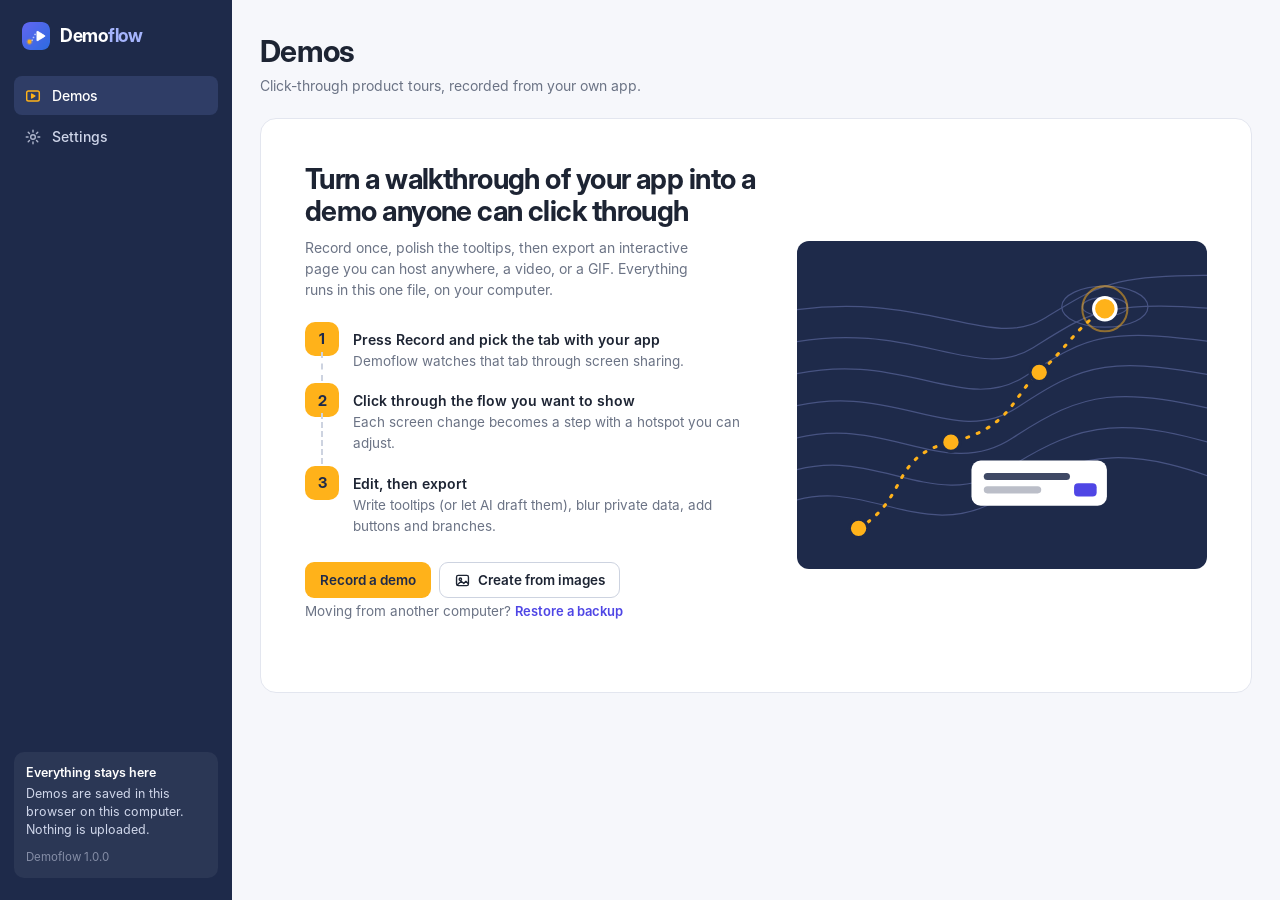
==== index.html @ d5525d9f "Demoflow 1.0.0 Co-Authored-By: Claude Opus 5.5 <noreply@anthropic.com> Claude-Session: https://claud" ====
<!doctype html>
<html lang="en" data-demoflow-app="1.0.0">
<head>
<meta charset="utf-8">
<meta name="viewport" content="width=device-width, initial-scale=1">
<title>Demoflow</title>
<link rel="icon" href="[data-uri]">
<link rel="manifest" href="manifest.webmanifest" id="df-manifest">
<meta name="theme-color" content="#1E2A4A">
<script>
(function () {
  window.DF_VERSION = "1.0.0";
  window.DF_FEED = "https://raw.githubusercontent.com/koohrang/demoflow/main/version.json";
  document.documentElement.setAttribute('data-demoflow', '1');
  function cmp(a, b) {
    a = String(a).split('.'); b = String(b).split('.');
    for (var i = 0; i < Math.max(a.length, b.length); i++) { var d = (+a[i] || 0) - (+b[i] || 0); if (d) return d > 0 ? 1 : -1; }
    return 0;
  }
  window.__dfBoot = new Promise(function (go) {
    if (/[?&#]safe\b/.test(location.href) || window.__dfNested) return go();
    var ls = {};
    try { ls = window.localStorage; } catch (e) { return go(); }
    var q;
    try { q = indexedDB.open('demoflow-app', 1); } catch (e) { return go(); }
    q.onupgradeneeded = function () { q.result.createObjectStore('app'); };
    q.onerror = function () { go(); };
    q.onsuccess = function () {
      var db = q.result, r;
      try { r = db.transaction('app', 'readonly').objectStore('app').get('current'); } catch (e) { db.close(); return go(); }
      r.onerror = function () { db.close(); go(); };
      r.onsuccess = function () {
        var rec = r.result; db.close();
        if (!rec || cmp(rec.version, window.DF_VERSION) <= 0 || ls.getItem('df.bad') === rec.version) return go();
        if (ls.getItem('df.bootPending') === rec.version) { ls.setItem('df.bad', rec.version); ls.removeItem('df.bootPending'); return go(); }
        ls.setItem('df.bootPending', rec.version);
        var html = rec.html.replace('<head>', '<head><script>window.__dfNested=1;window.__dfFrom="stored";<\/script>');
        // If that copy hasn't started within 12 s, reload: it is then skipped.
        setTimeout(function () { if (ls.getItem('df.bootPending') === rec.version) location.reload(); }, 12000);
        document.open(); document.write(html); document.close();
      };
    };
  });
})();

</script>
<style>
@font-face { font-family: "Inter TM"; src: url("[data-uri]") format("woff"); font-weight: 400; font-display: swap; }
@font-face { font-family: "Inter TM"; src: url("[data-uri]") format("woff"); font-weight: 500; font-display: swap; }
@font-face { font-family: "Inter TM"; src: url("[data-uri]") format("woff"); font-weight: 600; font-display: swap; }
@font-face { font-family: "Inter TM Display"; src: url("[data-uri]") format("woff"); font-weight: 700; font-display: swap; }

/* Demoflow player. Every class is prefixed tmp- so it can be embedded anywhere. */
.tmp-root {
  --tmp-accent: #4F46E5;
  --tmp-accent-ink: #fff;
  --tmp-hot: #FFB21A;
  --tmp-tip-bg: #fff;
  --tmp-tip-ink: #1D2433;
  --tmp-radius: 12px;
  --tmp-font: ui-sans-serif, system-ui, -apple-system, "Segoe UI", Roboto, "Helvetica Neue", Arial, sans-serif;
  position: relative; width: 100%; height: 100%;
  display: flex; align-items: center; justify-content: center;
  font: 400 15px/1.5 var(--tmp-font); color: var(--tmp-tip-ink);
  -webkit-font-smoothing: antialiased; outline: none;
}
.tmp-root *, .tmp-root *::before, .tmp-root *::after { box-sizing: border-box; }
.tmp-root.tmp-fit-width { height: auto; display: block; }
.tmp-frame { position: relative; overflow: hidden; border-radius: 10px; background: #ECEEF5; box-shadow: 0 1px 2px rgba(20,28,52,.06), 0 12px 40px rgba(20,28,52,.16); }
.tmp-root.tmp-flat .tmp-frame { border-radius: 0; box-shadow: none; }
.tmp-stage { position: absolute; inset: 0; }
.tmp-img { position: absolute; inset: 0; width: 100%; height: 100%; object-fit: fill; user-select: none; -webkit-user-drag: none; transition: opacity .22s ease; }
.tmp-img.tmp-out { opacity: 0; }
.tmp-blur { position: absolute; backdrop-filter: blur(9px) saturate(.9); -webkit-backdrop-filter: blur(9px); background: rgba(240,242,241,.12); border-radius: 4px; }

/* Hotspot beacon */
.tmp-beacon { position: absolute; width: 44px; height: 44px; margin: -22px 0 0 -22px; padding: 0; border: 0; border-radius: 50%; background: none; cursor: pointer; z-index: 3; }
.tmp-beacon .tmp-core { position: absolute; left: 14px; top: 14px; width: 16px; height: 16px; border-radius: 50%; background: var(--tmp-hot); box-shadow: 0 0 0 3px rgba(255,255,255,.95), 0 2px 8px rgba(0,0,0,.3); }
.tmp-beacon .tmp-ring { position: absolute; left: 14px; top: 14px; width: 16px; height: 16px; border-radius: 50%; border: 2px solid var(--tmp-hot); animation: tmp-ring 1.8s cubic-bezier(.2,.6,.3,1) infinite; }
.tmp-beacon .tmp-ring + .tmp-ring { animation-delay: .9s; }
.tmp-beacon:focus-visible .tmp-core { outline: 3px solid var(--tmp-accent); outline-offset: 3px; }
@keyframes tmp-ring { from { transform: scale(1); opacity: .9; } to { transform: scale(3.4); opacity: 0; } }

/* Spotlight */
.tmp-spot { position: absolute; z-index: 2; border-radius: 8px; cursor: pointer; box-shadow: 0 0 0 2px var(--tmp-hot), 0 0 0 9999px rgba(12,22,20,.52); transition: all .3s ease; background: transparent; border: 0; padding: 0; }
.tmp-spot:focus-visible { outline: 3px solid #fff; outline-offset: 3px; }

/* Area beacon: a pulsing outline around a whole region, nothing dimmed */
.tmp-area { position: absolute; z-index: 2; border-radius: 10px; cursor: pointer; padding: 0; background: color-mix(in srgb, var(--tmp-hot) 10%, transparent); border: 2.5px solid var(--tmp-hot); box-shadow: 0 0 0 0 color-mix(in srgb, var(--tmp-hot) 55%, transparent); animation: tmp-area 1.8s ease-out infinite; }
.tmp-area:hover { background: color-mix(in srgb, var(--tmp-hot) 18%, transparent); }
.tmp-area:focus-visible { outline: 3px solid var(--tmp-accent); outline-offset: 3px; }
@keyframes tmp-area { 0% { box-shadow: 0 0 0 0 color-mix(in srgb, var(--tmp-hot) 55%, transparent); } 100% { box-shadow: 0 0 0 14px color-mix(in srgb, var(--tmp-hot) 0%, transparent); } }

/* Recorded movement and video clips */
.tmp-motion, .tmp-video { position: absolute; inset: 0; width: 100%; height: 100%; object-fit: fill; background: transparent; z-index: 5; cursor: pointer; }
.tmp-motion { opacity: 0; transition: opacity .12s linear; }
.tmp-motion.tmp-on { opacity: 1; }
.tmp-motion.tmp-gone { opacity: 0; transition-duration: .16s; }
.tmp-video { z-index: 1; cursor: default; }
.tmp-tip.tmp-cap-only { padding: 12px 16px; pointer-events: none; }
.tmp-skip { position: absolute; z-index: 6; animation: tmp-fadein .3s ease .4s both; right: 12px; bottom: 14px; border: 0; border-radius: 999px; padding: 7px 12px; background: rgba(20,28,52,.72); color: #fff; font: 600 12.5px/1 var(--tmp-font); cursor: pointer; backdrop-filter: blur(6px); }
.tmp-skip:hover { background: rgba(20,28,52,.9); }
.tmp-tip.tmp-cap { width: min(460px, calc(100% - 24px)); }

@keyframes tmp-fadein { from { opacity: 0; } to { opacity: 1; } }

/* Tooltip */
.tmp-tip { position: absolute; z-index: 4; width: 300px; max-width: calc(100% - 24px); background: var(--tmp-tip-bg); color: var(--tmp-tip-ink); border-radius: var(--tmp-radius); box-shadow: 0 1px 2px rgba(0,0,0,.08), 0 14px 38px rgba(10,20,18,.26); padding: 14px 16px 12px; opacity: 0; transform: translateY(4px); transition: opacity .2s ease, transform .2s ease; }
.tmp-tip.tmp-in { opacity: 1; transform: none; }
.tmp-tip .tmp-arrow { position: absolute; width: 14px; height: 14px; background: var(--tmp-tip-bg); transform: rotate(45deg); border-radius: 2px; }
.tmp-tip .tmp-text { margin: 0; font-size: 15px; line-height: 1.5; overflow-wrap: anywhere; }
.tmp-tip .tmp-text strong { font-weight: 650; }
.tmp-tip .tmp-ctas { display: flex; flex-wrap: wrap; gap: 8px; margin-top: 12px; }
.tmp-foot { display: flex; align-items: center; gap: 6px; margin-top: 12px; }
.tmp-count { flex: 1; font-size: 12.5px; color: color-mix(in srgb, var(--tmp-tip-ink) 58%, transparent); font-variant-numeric: tabular-nums; }
.tmp-btn { appearance: none; border: 0; cursor: pointer; font: 600 13.5px/1 var(--tmp-font); padding: 9px 14px; border-radius: calc(var(--tmp-radius) * .66); background: var(--tmp-accent); color: var(--tmp-accent-ink); transition: filter .15s ease, transform .1s ease; text-decoration: none; display: inline-flex; align-items: center; gap: 6px; }
.tmp-btn:hover { filter: brightness(1.08); }
.tmp-btn:active { transform: translateY(1px); }
.tmp-btn:focus-visible { outline: 2px solid var(--tmp-accent); outline-offset: 2px; }
.tmp-btn.tmp-secondary { background: color-mix(in srgb, var(--tmp-accent) 11%, transparent); color: var(--tmp-accent); }
.tmp-btn.tmp-icon { padding: 8px 10px; background: transparent; color: color-mix(in srgb, var(--tmp-tip-ink) 70%, transparent); }
.tmp-btn.tmp-icon:hover { background: color-mix(in srgb, var(--tmp-tip-ink) 7%, transparent); filter: none; }

/* Chapter + end screens */
.tmp-overlay { position: absolute; inset: 0; z-index: 6; display: flex; align-items: center; justify-content: center; padding: 24px; opacity: 0; transition: opacity .25s ease; }
.tmp-overlay.tmp-in { opacity: 1; }
.tmp-overlay .tmp-bg { position: absolute; inset: -30px; background-size: cover; background-position: center; filter: blur(14px) saturate(.9); transform: scale(1.04); }
.tmp-overlay .tmp-veil { position: absolute; inset: 0; background: color-mix(in srgb, var(--tmp-accent) 62%, rgba(8,16,14,.55)); }
.tmp-card { position: relative; width: min(460px, 100%); background: var(--tmp-tip-bg); color: var(--tmp-tip-ink); border-radius: calc(var(--tmp-radius) * 1.33); padding: 26px 26px 20px; box-shadow: 0 24px 60px rgba(0,0,0,.28); text-align: left; }
.tmp-card h2 { margin: 0 0 8px; font: 700 clamp(19px, 2.6vw, 25px)/1.2 var(--tmp-font); letter-spacing: -0.015em; }
.tmp-card p { margin: 0; color: color-mix(in srgb, var(--tmp-tip-ink) 75%, transparent); }
.tmp-card .tmp-choices { display: grid; gap: 8px; margin-top: 18px; }
.tmp-card .tmp-choices .tmp-btn { justify-content: space-between; padding: 12px 14px; font-size: 14.5px; width: 100%; }
.tmp-card .tmp-foot { margin-top: 16px; }

/* Opening and closing cards */
.tmp-opening .tmp-card, .tmp-closing .tmp-card { text-align: center; padding: 34px 32px 28px; width: min(500px, 100%); }
.tmp-opening .tmp-card h2 { font-size: clamp(22px, 3.4vw, 32px); letter-spacing: -0.02em; margin-bottom: 10px; }
.tmp-closing .tmp-card h2 { font-size: clamp(21px, 3vw, 28px); }
.tmp-opening .tmp-card p, .tmp-closing .tmp-card p { max-width: 38ch; margin: 0 auto; }
.tmp-opening .tmp-choices, .tmp-closing .tmp-choices { max-width: 320px; margin-left: auto; margin-right: auto; }
.tmp-opening .tmp-choices .tmp-btn, .tmp-closing .tmp-choices .tmp-btn { justify-content: center; gap: 8px; }
.tmp-meta { display: inline-block; margin: 0 0 12px; padding: 4px 10px; border-radius: 999px; background: color-mix(in srgb, var(--tmp-accent) 12%, transparent); color: var(--tmp-accent); font-size: 12.5px; font-weight: 600; }
.tmp-opening .tmp-veil { background: linear-gradient(160deg, color-mix(in srgb, var(--tmp-accent) 80%, rgba(8,16,30,.7)), color-mix(in srgb, var(--tmp-accent) 45%, rgba(8,16,30,.75))); }

/* Start screen */
.tmp-start .tmp-play { width: 64px; height: 64px; border-radius: 50%; border: 0; cursor: pointer; background: var(--tmp-hot); display: grid; place-items: center; margin: 0 auto 14px; box-shadow: 0 10px 30px rgba(0,0,0,.25); }
.tmp-start .tmp-play svg { margin-left: 4px; }
.tmp-start .tmp-card { text-align: center; }

/* Progress + controls */
.tmp-progress { position: absolute; left: 0; right: 0; bottom: 0; height: 4px; background: rgba(0,0,0,.08); z-index: 7; }
.tmp-progress i { display: block; height: 100%; width: 0; background: var(--tmp-accent); transition: width .3s ease; }
.tmp-controls { position: absolute; top: 10px; right: 10px; z-index: 8; display: flex; gap: 4px; opacity: 0; transition: opacity .2s ease; }
.tmp-frame:hover .tmp-controls, .tmp-controls:focus-within { opacity: 1; }
.tmp-ctrl { width: 32px; height: 32px; border: 0; border-radius: 8px; cursor: pointer; display: grid; place-items: center; background: rgba(15,25,23,.62); color: #fff; backdrop-filter: blur(6px); }
.tmp-ctrl:hover { background: rgba(15,25,23,.8); }
.tmp-ctrl:focus-visible { outline: 2px solid #fff; }

/* Small stages: tooltip docks to an edge */
.tmp-docked .tmp-tip { left: 10px !important; right: 10px; width: auto; max-width: none; }
.tmp-docked .tmp-tip .tmp-arrow { display: none; }
.tmp-docked .tmp-tip .tmp-text { font-size: 14px; }

.tmp-root:fullscreen { background: #0E1513; }
.tmp-sr { position: absolute; width: 1px; height: 1px; overflow: hidden; clip: rect(0 0 0 0); white-space: nowrap; }

@media (prefers-reduced-motion: reduce) {
  .tmp-beacon .tmp-ring { animation: none; opacity: .5; transform: scale(1.8); }
  .tmp-area { animation: none; }
  .tmp-img, .tmp-tip, .tmp-overlay, .tmp-spot, .tmp-progress i { transition: none; }
}
/* Camera (zoom) layer: screenshots, blurs, annotations and hotspots move together. */
.tmp-cam { position: absolute; inset: 0; transform-origin: 0 0; will-change: transform; }
.tmp-cam .tmp-beacon { scale: calc(1 / var(--tmp-z, 1)); }
.tmp-annos-wrap, .tmp-annos { position: absolute; inset: 0; pointer-events: none; z-index: 4; }
.tmp-annos svg { position: absolute; inset: 0; width: 100%; height: 100%; overflow: visible; }
.tmp-label { position: absolute; transform: translate(-50%, -50%); padding: .35em .75em; border-radius: 999px; font: 600 calc(var(--tmp-w, 900px) * .0155)/1.25 var(--tmp-font); white-space: nowrap; box-shadow: 0 2px 10px rgba(0,0,0,.18); }
.tmp-brand { position: absolute; z-index: 7; max-height: 30px; max-width: 140px; object-fit: contain; pointer-events: none; filter: drop-shadow(0 1px 3px rgba(0,0,0,.18)); }
.tmp-brand-tl { top: 12px; left: 14px; } .tmp-brand-bl { bottom: 12px; left: 14px; } .tmp-brand-br { bottom: 12px; right: 14px; }
.tmp-root.tmp-docked .tmp-brand { max-height: 22px; }
/* Lead form before the demo */
.tmp-gate { display: grid; gap: 10px; margin-top: 16px; text-align: left; }
.tmp-field { display: grid; gap: 4px; font: 600 12.5px/1.2 var(--tmp-font); color: color-mix(in srgb, var(--tmp-tip-ink) 80%, transparent); }
.tmp-field input { font: 400 15px/1.3 var(--tmp-font); padding: 10px 12px; border-radius: calc(var(--tmp-radius) * .7); border: 1px solid color-mix(in srgb, var(--tmp-tip-ink) 22%, transparent); background: var(--tmp-tip-bg); color: var(--tmp-tip-ink); }
.tmp-field input:focus { outline: 2px solid var(--tmp-accent); outline-offset: 1px; border-color: transparent; }
.tmp-gate .tmp-btn { justify-content: center; padding: 12px 14px; font-size: 14.5px; margin-top: 4px; }
.tmp-gate-err { color: #C42B32; font-size: 13px; min-height: 0; }
.tmp-gate-err:empty { display: none; }
.tmp-gate-note { font-size: 11.5px; color: color-mix(in srgb, var(--tmp-tip-ink) 60%, transparent); text-align: center; }

:root {
  /* Palette from the Acme Analytics guided tour */
  --navy: #1E2A4A; --navy-2: #2F3D66; --navy-ink: #CFD6EA;
  --indigo: #4F46E5; --indigo-2: #4338CA; --indigo-tint: #EEF0FE; --indigo-tint-2: #DDE0FB;
  --blue: #2C6BE0; --blue-tint: #E7F0FD;
  --emerald: #16A36A; --emerald-tint: #E3F6EC;
  /* Older names, mapped onto the new palette */
  --pine: var(--navy); --pine-2: var(--indigo); --pine-3: var(--indigo); --pine-tint: var(--indigo-tint); --pine-tint-2: var(--indigo-tint-2);
  --blaze: #FFB21A; --blaze-2: #FFC54D; --blaze-tint: #FFF4DA;
  --paper: #F6F7FB; --surface: #FFFFFF; --sunk: #ECEEF5;
  --ink: #1D2433; --muted: #6B7385; --faint: #959CAE;
  --line: #E3E6EF; --line-2: #CDD3E0;
  --focus: #4F46E5; --danger: #C42B1C; --danger-tint: #FDECEA; --ok: #16A36A;
  --r-sm: 6px; --r: 9px; --r-lg: 14px;
  --shadow-pop: 0 1px 2px rgba(20,28,52,.08), 0 10px 30px rgba(20,28,52,.14);
  --font: "Inter TM", ui-sans-serif, system-ui, -apple-system, "Segoe UI", Roboto, sans-serif;
  --display: "Inter TM Display", "Inter TM", ui-sans-serif, system-ui, sans-serif;
}
* { box-sizing: border-box; }
html, body { margin: 0; height: 100%; }
body { font: 400 14px/1.5 var(--font); color: var(--ink); background: var(--paper); -webkit-font-smoothing: antialiased; font-feature-settings: "cv11", "ss01"; }
button, input, select, textarea { font: inherit; color: inherit; }
:focus-visible { outline: 2px solid var(--focus); outline-offset: 2px; }
::selection { background: var(--blaze-tint); }
a { color: var(--pine-2); }
h1, h2, h3 { margin: 0; }
.ic { display: inline-grid; place-items: center; width: var(--s, 18px); height: var(--s, 18px); flex: none; }
.ic svg { width: 100%; height: 100%; }
.sr { position: absolute; width: 1px; height: 1px; overflow: hidden; clip: rect(0 0 0 0); white-space: nowrap; }
[hidden] { display: none !important; }

/* ---------- Buttons ---------- */
.btn { display: inline-flex; align-items: center; justify-content: center; gap: 7px; height: 36px; padding: 0 14px; border-radius: var(--r); border: 1px solid transparent; background: none; font-weight: 600; font-size: 13.5px; cursor: pointer; white-space: nowrap; transition: background .12s ease, border-color .12s ease, color .12s ease; }
.btn:disabled { opacity: .5; cursor: not-allowed; }
.btn:active:not(:disabled) { transform: translateY(1px); }
.btn-primary { background: var(--indigo); color: #fff; }
.btn-primary:hover:not(:disabled) { background: var(--indigo-2); }
.btn-blaze { background: var(--blaze); color: var(--navy); }
.btn-blaze:hover:not(:disabled) { background: var(--blaze-2); }
.btn-outline { background: var(--surface); border-color: var(--line-2); }
.btn-outline:hover:not(:disabled) { background: var(--paper); border-color: var(--faint); }
.btn-quiet { color: var(--muted); }
.btn-quiet:hover:not(:disabled) { background: var(--sunk); color: var(--ink); }
.btn-danger { background: var(--danger); color: #fff; }
.btn-danger:hover:not(:disabled) { background: #912018; }
.rec-dot-sm { width: 9px; height: 9px; border-radius: 50%; background: #E03131; box-shadow: 0 0 0 3px rgba(224,49,49,.18); }
.btn-sm { height: 30px; padding: 0 10px; font-size: 13px; border-radius: 7px; }
.btn-block { width: 100%; }
.icon-btn { display: inline-grid; place-items: center; width: 32px; height: 32px; border-radius: 8px; border: 0; background: none; color: var(--muted); cursor: pointer; flex: none; }
.icon-btn:hover:not(:disabled) { background: var(--sunk); color: var(--ink); }
.icon-btn:disabled { opacity: .4; cursor: default; }
.icon-btn.on { background: var(--pine-tint); color: var(--pine); }
.spin { width: 15px; height: 15px; border-radius: 50%; border: 2px solid currentColor; border-right-color: transparent; animation: spin .7s linear infinite; flex: none; }
@keyframes spin { to { transform: rotate(360deg); } }

/* ---------- Form controls ---------- */
.field { display: grid; gap: 6px; margin-bottom: 14px; }
.field > label, .field-label { font-weight: 600; font-size: 13px; }
.field .help { color: var(--muted); font-size: 12.5px; margin: -2px 0 0; }
.input, .select, .textarea { width: 100%; min-height: 36px; padding: 7px 10px; border: 1px solid var(--line-2); border-radius: var(--r-sm); background: var(--surface); transition: border-color .12s ease, box-shadow .12s ease; }
.input:hover, .select:hover, .textarea:hover { border-color: var(--faint); }
.input:focus, .select:focus, .textarea:focus { outline: none; border-color: var(--indigo); box-shadow: 0 0 0 3px rgba(79,70,229,.16); }
.textarea { resize: vertical; min-height: 84px; line-height: 1.45; }
.select { appearance: none; padding-right: 30px; background: var(--surface) url("data:image/svg+xml,%3Csvg xmlns='http://www.w3.org/2000/svg' width='12' height='12' viewBox='0 0 12 12'%3E%3Cpath d='M3 4.5l3 3 3-3' fill='none' stroke='%235C6965' stroke-width='1.5' stroke-linecap='round' stroke-linejoin='round'/%3E%3C/svg%3E") no-repeat right 10px center; cursor: pointer; }
.row { display: flex; gap: 8px; align-items: center; }
.row > .grow { flex: 1; min-width: 0; }
.check { display: flex; gap: 9px; align-items: flex-start; cursor: pointer; padding: 4px 0; }
.check input { accent-color: var(--pine); margin: 3px 0 0; width: 15px; height: 15px; flex: none; }
.check small { display: block; color: var(--muted); font-size: 12.5px; }

.seg { display: inline-flex; padding: 3px; gap: 2px; background: var(--sunk); border-radius: 9px; width: 100%; }
.seg button { flex: 1; border: 0; background: none; padding: 6px 8px; border-radius: 7px; font-weight: 600; font-size: 12.5px; color: var(--muted); cursor: pointer; display: inline-flex; align-items: center; justify-content: center; gap: 5px; }
.seg button:hover { color: var(--ink); }
.seg button[aria-pressed="true"] { background: var(--surface); color: var(--ink); box-shadow: 0 1px 2px rgba(0,0,0,.08), 0 0 0 1px rgba(0,0,0,.03); }

.swatches { display: flex; flex-wrap: wrap; gap: 7px; align-items: center; }
.swatch { width: 26px; height: 26px; border-radius: 50%; border: 0; cursor: pointer; box-shadow: inset 0 0 0 1px rgba(0,0,0,.12); position: relative; }
.swatch[aria-pressed="true"]::after { content: ""; position: absolute; inset: -4px; border-radius: 50%; border: 2px solid var(--ink); }
.swatch-custom { position: relative; overflow: hidden; background: conic-gradient(#f43, #fb2, #4c6, #29e, #a4e, #f43); }
.swatch-custom input { position: absolute; inset: 0; opacity: 0; cursor: pointer; width: 100%; height: 100%; }

/* ---------- Toasts, menus, modals ---------- */
.toasts { position: fixed; z-index: 100; bottom: 20px; left: 50%; transform: translateX(-50%); display: grid; gap: 8px; justify-items: center; pointer-events: none; }
.toast { pointer-events: auto; display: flex; align-items: center; gap: 12px; padding: 10px 14px; border-radius: 10px; background: var(--ink); color: #fff; box-shadow: var(--shadow-pop); font-weight: 500; opacity: 0; transform: translateY(8px); transition: opacity .2s ease, transform .2s ease; max-width: min(560px, 92vw); }
.toast.in { opacity: 1; transform: none; }
.toast-error { background: var(--danger); }
.toast-ok::before { content: ""; width: 8px; height: 8px; border-radius: 50%; background: var(--blaze); flex: none; }
.toast-act { border: 0; background: rgba(255,255,255,.14); color: #fff; font-weight: 600; padding: 5px 10px; border-radius: 7px; cursor: pointer; }

.menu { position: fixed; z-index: 90; min-width: 220px; padding: 6px; background: var(--surface); border-radius: 11px; box-shadow: var(--shadow-pop), 0 0 0 1px rgba(20,28,52,.06); }
.menu-item { display: flex; align-items: center; gap: 10px; width: 100%; padding: 8px 10px; border: 0; background: none; border-radius: 7px; text-align: left; cursor: pointer; font-weight: 500; }
.menu-item:hover, .menu-item:focus-visible { background: var(--paper); outline: none; }
.menu-item:disabled { opacity: .45; cursor: default; }
.menu-item .ic { color: var(--muted); }
.menu-item.danger { color: var(--danger); }
.menu-item.danger .ic { color: var(--danger); }
.menu-label small { display: block; color: var(--muted); font-size: 12px; font-weight: 400; }
.menu-sep { height: 1px; background: var(--line); margin: 5px 4px; }
.menu-head { padding: 6px 10px 4px; font-size: 12px; font-weight: 600; color: var(--muted); }

.modal-back { position: fixed; inset: 0; z-index: 80; background: rgba(20,28,52,.42); display: grid; place-items: center; padding: 20px; opacity: 0; transition: opacity .18s ease; }
.modal-back.in { opacity: 1; }
.modal { width: min(500px, 100%); max-height: calc(100vh - 40px); overflow: auto; background: var(--surface); border-radius: var(--r-lg); box-shadow: 0 30px 80px rgba(20,28,52,.3); transform: translateY(8px) scale(.99); transition: transform .18s ease; }
.modal-back.in .modal { transform: none; }
.modal-wide { width: min(720px, 100%); }
.modal-head { display: flex; align-items: center; justify-content: space-between; gap: 12px; padding: 18px 18px 4px 22px; }
.modal-head h2 { font: 700 19px/1.25 var(--display); letter-spacing: -0.01em; }
.modal-body { padding: 10px 22px 6px; }
.modal-text { margin: 0 0 8px; color: var(--muted); }
.modal-foot { display: flex; justify-content: flex-end; gap: 8px; padding: 14px 22px 20px; }

/* ---------- App shell (library, settings, analytics) ---------- */
.shell { min-height: 100%; display: grid; grid-template-columns: 232px minmax(0, 1fr); }
.topnav { position: sticky; top: 0; height: 100vh; display: flex; flex-direction: column; gap: 26px; padding: 22px 14px; background: var(--navy); color: var(--navy-ink); }
.logo { display: flex; align-items: center; gap: 10px; text-decoration: none; color: #fff; font: 700 18px/1 var(--display); letter-spacing: -0.015em; padding: 0 8px; }
.logo img { width: 28px; height: 28px; }
.nav { display: grid; gap: 2px; }
.nav a { display: flex; align-items: center; gap: 10px; padding: 9px 10px; border-radius: 8px; text-decoration: none; color: var(--navy-ink); font-weight: 500; }
.nav a .ic { opacity: .8; }
.nav a:hover { color: #fff; background: rgba(255,255,255,.06); }
.nav a[aria-current="page"] { color: #fff; background: var(--navy-2); }
.nav a[aria-current="page"] .ic { color: var(--blaze); opacity: 1; }
.nav-foot { margin-top: auto; padding: 12px; border-radius: 10px; background: rgba(255,255,255,.06); font-size: 12.5px; line-height: 1.45; color: var(--navy-ink); }
.nav-foot strong { display: block; color: #fff; font-weight: 600; margin-bottom: 2px; }
.nav-rec { display: flex; width: 100%; justify-content: center; margin-top: 10px; }
.page { width: 100%; max-width: 1180px; margin: 0 auto; padding: 34px 28px 60px; }
.page-head { display: flex; align-items: flex-end; justify-content: space-between; gap: 16px; margin-bottom: 22px; flex-wrap: wrap; }
.page-head h1 { font: 700 30px/1.15 var(--display); letter-spacing: -0.022em; }
.page-head p { margin: 6px 0 0; color: var(--muted); }

/* Library stats */
.stats { display: grid; grid-template-columns: repeat(4, minmax(0, 1fr)); gap: 16px; margin-bottom: 26px; }
.stat { position: relative; background: var(--surface); border: 1px solid var(--line); border-radius: 12px; padding: 16px 18px 15px 20px; overflow: hidden; }
.stat::before { content: ""; position: absolute; left: 0; top: 0; bottom: 0; width: 4px; background: var(--c); }
.stat .lbl { display: flex; align-items: center; gap: 8px; color: var(--muted); font-size: 13px; font-weight: 500; }
.stat .lbl .ic { color: var(--c); background: var(--ct); border-radius: 7px; width: 26px; height: 26px; padding: 5px; }
.stat .val { font: 700 28px/1.15 var(--display); letter-spacing: -0.02em; margin-top: 10px; font-variant-numeric: tabular-nums; }
.stat .sub { color: var(--faint); font-size: 12.5px; margin-top: 2px; white-space: nowrap; overflow: hidden; text-overflow: ellipsis; }
.stat-indigo { --c: var(--indigo); --ct: var(--indigo-tint); }
.stat-amber { --c: #D98E00; --ct: var(--blaze-tint); }
.stat-blue { --c: var(--blue); --ct: var(--blue-tint); }
.stat-emerald { --c: var(--emerald); --ct: var(--emerald-tint); }
.section-title { font: 600 15px/1.3 var(--font); margin: 0 0 12px; }

/* Library */
.lib-tools { display: flex; gap: 8px; align-items: center; flex-wrap: wrap; }
.search { position: relative; }
.search .ic { position: absolute; left: 10px; top: 50%; translate: 0 -50%; color: var(--faint); pointer-events: none; }
.search input { padding-left: 34px; width: 240px; }
.grid { display: grid; grid-template-columns: repeat(auto-fill, minmax(262px, 1fr)); gap: 22px; }
.card { position: relative; display: flex; flex-direction: column; background: var(--surface); border-radius: 12px; border: 1px solid var(--line); overflow: hidden; transition: border-color .15s ease, box-shadow .15s ease; }
.card:hover { border-color: var(--line-2); box-shadow: 0 8px 26px rgba(20,28,52,.09); }
.card-cover { display: block; position: relative; aspect-ratio: 16 / 10; background: var(--sunk) center/cover no-repeat; border-bottom: 1px solid var(--line); cursor: pointer; border-top: 0; border-left: 0; border-right: 0; padding: 0; width: 100%; }
.card-cover .steps-pill { position: absolute; left: 10px; bottom: 10px; padding: 3px 9px; border-radius: 999px; background: rgba(30,42,74,.88); color: #fff; font-size: 12px; font-weight: 600; backdrop-filter: blur(4px); }
.card-body { display: flex; align-items: flex-start; gap: 6px; padding: 12px 8px 14px 14px; }
.card-text { flex: 1; min-width: 0; }
.card-title { font-weight: 600; font-size: 14.5px; white-space: nowrap; overflow: hidden; text-overflow: ellipsis; display: block; color: var(--ink); text-decoration: none; }
.card-title:hover { text-decoration: underline; text-underline-offset: 3px; }
.card-meta { color: var(--muted); font-size: 12.5px; margin-top: 2px; display: flex; gap: 8px; align-items: center; flex-wrap: wrap; }
.badge { display: inline-flex; align-items: center; gap: 5px; padding: 1px 8px; border-radius: 999px; font-size: 11.5px; font-weight: 600; background: var(--pine-tint); color: var(--pine); }
.badge-warn { background: var(--blaze-tint); color: #7A5200; }
.badge::before { content: ""; width: 6px; height: 6px; border-radius: 50%; background: currentColor; }

.empty { display: grid; grid-template-columns: minmax(0, 1.1fr) minmax(0, 1fr); gap: 40px; align-items: center; background: var(--surface); border: 1px solid var(--line); border-radius: 16px; padding: 44px; overflow: hidden; position: relative; }
.empty h2 { font: 700 28px/1.15 var(--display); letter-spacing: -0.02em; margin-bottom: 10px; }
.empty p { color: var(--muted); margin: 0 0 22px; max-width: 46ch; }
.trail { list-style: none; margin: 0 0 26px; padding: 0; display: grid; gap: 0; }
.trail li { display: grid; grid-template-columns: 34px 1fr; gap: 14px; position: relative; padding-bottom: 18px; }
.trail li:last-child { padding-bottom: 0; }
.trail li::before { content: ""; position: absolute; left: 16px; top: 30px; bottom: 2px; border-left: 2px dashed var(--line-2); }
.trail li:last-child::before { display: none; }
.trail .n { width: 34px; height: 34px; border-radius: 10px; display: grid; place-items: center; background: var(--blaze); color: var(--navy); font: 700 15px/1 var(--display); }
.trail strong { display: block; font-weight: 600; margin-top: 6px; }
.trail span.d { color: var(--muted); font-size: 13.5px; }
.empty-art { position: relative; aspect-ratio: 4/3.2; border-radius: 12px; background: var(--navy); overflow: hidden; }
.empty-actions { display: flex; gap: 8px; flex-wrap: wrap; }

/* Settings */
.settings { display: grid; grid-template-columns: 210px minmax(0, 1fr); gap: 36px; align-items: start; }
.settings-nav { position: sticky; top: 84px; display: grid; gap: 2px; }
.settings-nav a { padding: 8px 12px; border-radius: 8px; text-decoration: none; color: var(--muted); font-weight: 600; }
.settings-nav a:hover { background: var(--surface); color: var(--ink); }
.panel { background: var(--surface); border: 1px solid var(--line); border-radius: 14px; padding: 24px 26px 18px; margin-bottom: 22px; scroll-margin-top: 84px; }
.panel h2 { font: 700 19px/1.25 var(--display); letter-spacing: -0.01em; margin-bottom: 4px; }
.panel > p { color: var(--muted); margin: 0 0 18px; max-width: 70ch; }
.panel .two { display: grid; grid-template-columns: 1fr 1fr; gap: 0 16px; }
.panel-foot { display: flex; align-items: center; gap: 10px; border-top: 1px solid var(--line); margin: 6px -26px 0; padding: 14px 26px 0; }
.status-line { font-size: 13px; color: var(--muted); display: inline-flex; align-items: center; gap: 7px; }
.status-line.ok { color: var(--ok); }
.status-line.bad { color: var(--danger); }
.code { font: 500 12.5px/1.55 ui-monospace, SFMono-Regular, Menlo, Consolas, monospace; background: var(--paper); border: 1px solid var(--line); border-radius: 8px; padding: 10px 12px; white-space: pre-wrap; word-break: break-all; margin: 6px 0 12px; }

/* Analytics */
.kpis { display: grid; grid-template-columns: repeat(4, minmax(0, 1fr)); gap: 16px; margin-bottom: 22px; }
.kpi { background: var(--surface); border: 1px solid var(--line); border-radius: 14px; padding: 18px 20px; }
.kpi .v { font: 700 34px/1.1 var(--display); letter-spacing: -0.02em; font-variant-numeric: tabular-nums; }
.kpi .l { color: var(--muted); font-weight: 500; margin-top: 4px; }
.kpi .s { color: var(--faint); font-size: 12.5px; margin-top: 2px; }
.an-grid { display: grid; grid-template-columns: minmax(0, 1.4fr) minmax(0, 1fr); gap: 22px; }
.funnel { display: grid; gap: 7px; }
.f-row { display: grid; grid-template-columns: 26px minmax(0, 1fr) 56px; gap: 10px; align-items: center; font-size: 13px; }
.f-row .num { color: var(--faint); font-variant-numeric: tabular-nums; text-align: right; }
.f-bar { position: relative; height: 28px; border-radius: 6px; background: var(--paper); overflow: hidden; }
.f-bar i { position: absolute; inset: 0 auto 0 0; background: var(--pine-tint-2); border-radius: 6px; }
.f-bar span { position: relative; display: block; padding: 0 10px; line-height: 28px; white-space: nowrap; overflow: hidden; text-overflow: ellipsis; }
.f-row .pct { font-variant-numeric: tabular-nums; font-weight: 600; text-align: right; }
.bars { display: flex; align-items: flex-end; gap: 4px; height: 150px; padding-top: 10px; }
.bars div { flex: 1; background: var(--indigo); border-radius: 3px 3px 0 0; min-height: 2px; position: relative; }
.bars div:hover { background: var(--pine); }
.bars-axis { display: flex; justify-content: space-between; color: var(--faint); font-size: 12px; margin-top: 6px; }
.cta-list { list-style: none; padding: 0; margin: 0; }
.cta-list li { display: flex; justify-content: space-between; padding: 9px 0; border-bottom: 1px solid var(--line); }
.cta-list li:last-child { border-bottom: 0; }

/* ---------- Editor ---------- */
.editor { height: 100vh; display: grid; grid-template-rows: 58px minmax(0, 1fr); grid-template-columns: 236px minmax(0, 1fr) 336px; grid-template-areas: "top top top" "rail stage insp"; background: var(--paper); }
.ed-top { grid-area: top; display: flex; align-items: center; gap: 10px; padding: 0 14px 0 10px; background: var(--surface); border-bottom: 1px solid var(--line); min-width: 0; }
.ed-title { flex: 1; min-width: 0; display: flex; align-items: center; gap: 10px; }
.ed-title input { font: 600 15px/1 var(--font); border: 1px solid transparent; background: none; padding: 7px 9px; border-radius: 7px; min-width: 120px; max-width: 460px; width: 100%; text-overflow: ellipsis; }
.ed-title input:hover { border-color: var(--line); }
.ed-title input:focus { outline: none; border-color: var(--indigo); box-shadow: 0 0 0 3px rgba(79,70,229,.16); }
.save-state { color: var(--faint); font-size: 12.5px; white-space: nowrap; display: inline-flex; align-items: center; gap: 6px; }
.ed-sep { width: 1px; height: 22px; background: var(--line); margin: 0 2px; }

.rail { grid-area: rail; background: var(--surface); border-right: 1px solid var(--line); display: flex; flex-direction: column; min-height: 0; }
.rail-head { display: flex; align-items: center; justify-content: space-between; padding: 12px 10px 8px 16px; font-weight: 600; color: var(--muted); font-size: 12.5px; }
.rail-list { list-style: none; margin: 0; padding: 2px 10px 14px; overflow: auto; flex: 1; display: grid; gap: 4px; align-content: start; }
.rail-item { position: relative; display: grid; grid-template-columns: 22px minmax(0, 1fr); gap: 6px; align-items: start; padding: 7px 6px 8px 4px; border-radius: 10px; cursor: pointer; border: 1px solid transparent; }
.rail-item:hover { background: var(--paper); }
.rail-item[aria-current="true"] { background: var(--pine-tint); border-color: var(--pine-tint-2); }
.rail-item .idx { font: 600 12px/1 var(--font); color: var(--faint); text-align: right; padding-top: 4px; font-variant-numeric: tabular-nums; }
.rail-item[aria-current="true"] .idx { color: var(--pine); }
.rail-thumb { position: relative; aspect-ratio: 16/10; border-radius: 6px; background: var(--sunk) center/cover no-repeat; box-shadow: inset 0 0 0 1px rgba(0,0,0,.08); overflow: hidden; }
.rail-thumb .dot { position: absolute; width: 9px; height: 9px; margin: -4.5px 0 0 -4.5px; border-radius: 50%; background: var(--blaze); box-shadow: 0 0 0 2px #fff; }
.rail-thumb.chapter { background: linear-gradient(135deg, var(--navy), var(--navy-2)); display: grid; place-items: center; padding: 8px; color: #fff; font: 600 11px/1.3 var(--font); text-align: center; }
.rail-cap { font-size: 12px; color: var(--muted); margin-top: 5px; display: -webkit-box; -webkit-line-clamp: 2; -webkit-box-orient: vertical; overflow: hidden; line-height: 1.35; }
.rail-item[aria-current="true"] .rail-cap { color: var(--ink); }
.rail-item .branch { position: absolute; right: 8px; top: 10px; display: grid; place-items: center; width: 20px; height: 20px; border-radius: 6px; background: rgba(255,255,255,.92); color: var(--pine); box-shadow: 0 1px 2px rgba(0,0,0,.15); }
.rail-item.dragging { opacity: .4; }
.rail-item.drop-before::before, .rail-item.drop-after::after { content: ""; position: absolute; left: 8px; right: 8px; height: 3px; border-radius: 2px; background: var(--blaze); }
.rail-item.drop-before::before { top: -4px; }
.rail-item.drop-after::after { bottom: -4px; }
.rail-foot { padding: 10px; border-top: 1px solid var(--line); display: grid; gap: 6px; }

.stage-wrap { grid-area: stage; display: flex; flex-direction: column; min-width: 0; min-height: 0; }
.canvas-area { flex: 1; min-height: 0; display: grid; place-items: center; padding: 22px 26px 8px; position: relative; }
.canvas { position: relative; background: var(--sunk); border-radius: 8px; box-shadow: 0 1px 2px rgba(20,28,52,.08), 0 16px 44px rgba(20,28,52,.13); user-select: none; overflow: hidden; }
.canvas > img { position: absolute; inset: 0; width: 100%; height: 100%; display: block; pointer-events: none; }
.canvas.mode-hotspot { cursor: crosshair; }
.canvas.mode-blur { cursor: crosshair; }
.canvas .tmp-tip { opacity: 1; transform: none; transition: none; }
.canvas .tmp-tip .tmp-text { outline: none; border-radius: 4px; cursor: text; min-height: 1.5em; }
.canvas .tmp-tip .tmp-text:hover { box-shadow: 0 0 0 4px rgba(44,107,224,.10); background: rgba(44,107,224,.06); }
.canvas .tmp-tip .tmp-text:focus { box-shadow: 0 0 0 4px rgba(44,107,224,.16); background: rgba(44,107,224,.06); }
.canvas .tmp-tip .tmp-text:empty::before { content: "Write the tooltip…"; color: var(--faint); }
.canvas .tmp-tip .tmp-btn { pointer-events: none; }
.canvas .tmp-beacon { cursor: grab; }
.canvas .tmp-beacon:active { cursor: grabbing; }
.canvas .tmp-spot { cursor: move; pointer-events: auto; }
.canvas .tmp-tip-grip { position: absolute; top: -11px; left: 50%; translate: -50% 0; padding: 1px 8px; border-radius: 999px; background: var(--ink); color: #fff; font-size: 11px; font-weight: 600; opacity: 0; transition: opacity .15s; pointer-events: none; white-space: nowrap; }
.canvas .tmp-tip:hover .tmp-tip-grip { opacity: 1; }
.blur-box { position: absolute; border: 1.5px dashed rgba(255,255,255,.95); outline: 1px solid rgba(0,0,0,.35); backdrop-filter: blur(9px); background: rgba(240,242,241,.12); cursor: move; z-index: 5; }
.blur-box.sel { border-color: var(--blaze); border-style: solid; outline-color: rgba(0,0,0,.2); }
.blur-box .del { position: absolute; top: -12px; right: -12px; width: 24px; height: 24px; border-radius: 50%; border: 0; background: var(--ink); color: #fff; display: none; place-items: center; cursor: pointer; padding: 0; }
.blur-box.sel .del { display: grid; }
.blur-box .rs { position: absolute; right: -6px; bottom: -6px; width: 13px; height: 13px; border-radius: 3px; background: #fff; border: 1.5px solid var(--ink); cursor: nwse-resize; display: none; }
.blur-box.sel .rs { display: block; }
.spot-rs { position: absolute; width: 13px; height: 13px; border-radius: 3px; background: #fff; border: 1.5px solid var(--ink); cursor: nwse-resize; z-index: 4; }
.draft-box { position: absolute; border: 1.5px dashed var(--blaze); background: rgba(255,178,26,.12); z-index: 6; pointer-events: none; }
.chapter-edit { position: absolute; inset: 0; display: flex; align-items: center; justify-content: center; padding: 24px; }
.chapter-edit .bg { position: absolute; inset: -30px; background-size: cover; background-position: center; filter: blur(14px); }
.chapter-edit .veil { position: absolute; inset: 0; }
.chapter-edit .tmp-card [contenteditable] { outline: none; border-radius: 4px; }
.chapter-edit .tmp-card [contenteditable]:hover { background: rgba(44,107,224,.06); }
.chapter-edit .tmp-card [contenteditable]:focus { background: rgba(44,107,224,.06); box-shadow: 0 0 0 4px rgba(44,107,224,.14); }
.chapter-edit .tmp-card h2:empty::before { content: "Section title"; color: var(--faint); }
.chapter-edit .tmp-card p:empty::before { content: "A sentence that sets up what comes next"; color: var(--faint); }
.stage-foot { display: flex; align-items: center; justify-content: center; gap: 10px; padding: 4px 0 14px; color: var(--muted); font-size: 13px; font-variant-numeric: tabular-nums; }
.page-url { max-width: 50%; white-space: nowrap; overflow: hidden; text-overflow: ellipsis; color: var(--faint); font-size: 12.5px; display: inline-flex; align-items: center; gap: 5px; }

.insp { grid-area: insp; background: var(--surface); border-left: 1px solid var(--line); display: flex; flex-direction: column; min-height: 0; }
.tabs { display: flex; gap: 4px; padding: 10px 14px 0; border-bottom: 1px solid var(--line); }
.tab { position: relative; border: 0; background: none; padding: 9px 10px 11px; font-weight: 600; color: var(--muted); cursor: pointer; }
.tab:hover { color: var(--ink); }
.tab[aria-selected="true"] { color: var(--ink); }
.tab[aria-selected="true"]::after { content: ""; position: absolute; left: 8px; right: 8px; bottom: -1px; height: 2px; border-radius: 2px; background: var(--pine); }
.insp-body { overflow: auto; flex: 1; padding: 4px 0 30px; }
.sec { padding: 16px 18px 6px; border-bottom: 1px solid var(--line); }
.sec:last-child { border-bottom: 0; }
.sec-head { display: flex; align-items: center; justify-content: space-between; gap: 8px; margin-bottom: 10px; }
.sec-head h3 { font: 600 13.5px/1.3 var(--font); display: flex; align-items: center; gap: 7px; }
.sec-head h3 .ic { color: var(--faint); }
.sec .help { color: var(--muted); font-size: 12.5px; margin: -4px 0 12px; }
.ai-btn { color: var(--pine-2); }
.ai-btn .ic { color: #C98500; }
.cta-item { border: 1px solid var(--line); border-radius: 10px; padding: 10px; margin-bottom: 10px; display: grid; gap: 8px; background: var(--paper); }
.cta-item .row .input { background: #fff; }
.mini-label { font-size: 12px; color: var(--muted); font-weight: 600; }
.voice-row { display: flex; align-items: center; gap: 8px; padding: 8px 10px; border-radius: 9px; background: var(--paper); margin-bottom: 12px; font-size: 13px; }
.voice-row .grow { flex: 1; color: var(--muted); }
.voice-row.stale { background: var(--blaze-tint); }
.pill-note { display: inline-flex; align-items: center; gap: 6px; font-size: 12px; color: var(--muted); background: var(--paper); padding: 3px 9px; border-radius: 999px; }
.kv { display: grid; grid-template-columns: 70px minmax(0, 1fr); gap: 6px 10px; font-size: 12.5px; margin-bottom: 12px; }
.kv dt { color: var(--muted); }
.kv dd { margin: 0; overflow: hidden; text-overflow: ellipsis; white-space: nowrap; }

/* Preview overlay */
.preview { position: fixed; inset: 0; z-index: 70; background: #141C33; display: grid; grid-template-rows: 56px 1fr; }
.preview-top { display: flex; align-items: center; justify-content: space-between; padding: 0 16px; color: #fff; }
.preview-top .t { font-weight: 600; opacity: .85; }
.preview-top .btn-outline { background: rgba(255,255,255,.08); border-color: rgba(255,255,255,.18); color: #fff; }
.preview-top .btn-outline:hover { background: rgba(255,255,255,.14); }
.preview-stage { padding: 8px 32px 32px; min-height: 0; }
.devices { display: inline-flex; gap: 2px; padding: 3px; background: rgba(255,255,255,.08); border-radius: 9px; }
.devices button { border: 0; background: none; color: rgba(255,255,255,.65); padding: 5px 10px; border-radius: 7px; font-weight: 600; font-size: 12.5px; cursor: pointer; }
.devices button[aria-pressed="true"] { background: rgba(255,255,255,.16); color: #fff; }
.preview-stage.mobile { display: flex; justify-content: center; }
.preview-stage.mobile > div { width: 390px; max-width: 100%; }

/* Export / share dialogs */
.opt-grid { display: grid; grid-template-columns: repeat(3, minmax(0, 1fr)); gap: 10px; margin-bottom: 18px; }
.opt { display: grid; gap: 4px; padding: 14px; border-radius: 12px; border: 1.5px solid var(--line); background: var(--surface); cursor: pointer; text-align: left; }
.opt:hover { border-color: var(--line-2); }
.opt[aria-pressed="true"] { border-color: var(--pine); background: var(--pine-tint); }
.opt .ic { color: var(--pine-2); margin-bottom: 4px; }
.opt strong { font-weight: 600; }
.opt small { color: var(--muted); font-size: 12.5px; line-height: 1.4; }
.progress { height: 8px; border-radius: 999px; background: var(--sunk); overflow: hidden; margin: 6px 0 8px; }
.progress i { display: block; height: 100%; width: 0; background: var(--indigo); border-radius: 999px; transition: width .2s ease; }
.share-link { display: flex; gap: 8px; margin-bottom: 14px; }
.share-link .input { font-weight: 500; }
.notice { display: flex; gap: 10px; align-items: flex-start; padding: 12px 14px; border-radius: 10px; background: var(--paper); color: var(--muted); font-size: 13px; margin-bottom: 14px; }
.notice .ic { color: var(--pine-3); margin-top: 1px; }
.notice.warn { background: var(--blaze-tint); color: #5C3E00; }
.notice.warn .ic { color: #B87900; }

@media (max-width: 1100px) {
  .stats { grid-template-columns: repeat(2, minmax(0, 1fr)); }
  .editor { grid-template-columns: 200px minmax(0, 1fr) 300px; }
  .kpis { grid-template-columns: repeat(2, minmax(0, 1fr)); }
  .an-grid { grid-template-columns: 1fr; }
}
@media (max-width: 860px) {
  .empty { grid-template-columns: 1fr; padding: 28px; }
  .empty-art { display: none; }
  .settings { grid-template-columns: 1fr; }
  .settings-nav { display: none; }
  .panel .two { grid-template-columns: 1fr; }
  .opt-grid { grid-template-columns: 1fr; }
  .shell { grid-template-columns: 1fr; }
  .topnav { position: static; height: auto; flex-direction: row; align-items: center; padding: 12px 16px; gap: 14px; }
  .nav { display: flex; }
  .nav-foot { display: none; }
  .stats { grid-template-columns: repeat(2, minmax(0, 1fr)); }
  .page { padding: 24px 16px 48px; }
  .editor { grid-template-columns: 1fr; grid-template-rows: 58px auto minmax(0, 1fr) auto; grid-template-areas: "top" "rail" "stage" "insp"; height: auto; min-height: 100vh; }
  .rail-list { display: flex; overflow-x: auto; }
  .rail-item { width: 150px; flex: none; }
  .insp { border-left: 0; border-top: 1px solid var(--line); }
}
@media (prefers-reduced-motion: reduce) {
  *, *::before, *::after { transition-duration: 0s !important; animation-duration: 0s !important; }
}

/* Screen-share recording panel (single-file app) */
.rec-panel { position: fixed; inset: 0; z-index: 85; background: rgba(20,28,52,.5); display: grid; place-items: center; padding: 20px; }
.rec-card { width: min(520px, 100%); background: var(--surface); border-radius: var(--r-lg); padding: 16px; box-shadow: 0 30px 80px rgba(20,28,52,.3); }
.rec-ctrls { margin-bottom: 12px; }
.rec-preview { display: block; width: 100%; aspect-ratio: 16/10; object-fit: contain; background: var(--sunk); border-radius: 10px; }
.unsure-hint { color: #7A5200; background: var(--blaze-tint); padding: 4px 10px; border-radius: 999px; font-size: 12.5px; margin-left: 10px; }
.check-card { margin: 4px 0 14px; padding: 12px 14px; border: 1px solid var(--line); border-radius: 10px; background: var(--indigo-tint); }
.check-card input { accent-color: var(--indigo); }

/* v2: insert-anywhere gaps in the steps rail */
.rail-list { gap: 0; }
.rail-gap { list-style: none; height: 12px; position: relative; }
.gap-btn { position: absolute; left: 22px; right: 2px; top: 50%; translate: 0 -50%; height: 22px; display: flex; align-items: center; gap: 4px; border: 0; padding: 0; background: none; cursor: pointer; opacity: 0; transition: opacity .12s ease; z-index: 2; }
.rail-gap:hover .gap-btn, .gap-btn:focus-visible { opacity: 1; }
.gap-line { flex: 1; height: 2px; border-radius: 2px; background: var(--indigo); }
.gap-plus { display: grid; place-items: center; width: 20px; height: 20px; border-radius: 50%; background: var(--indigo); color: #fff; box-shadow: 0 0 0 3px var(--surface); }
.gap-btn:focus-visible { outline: none; }
.gap-btn:focus-visible .gap-plus { box-shadow: 0 0 0 3px var(--surface), 0 0 0 5px var(--focus); }
.rail-list > .rail-gap:first-child { height: 8px; }

.rail-thumb .area { position: absolute; border: 1.5px solid var(--blaze); border-radius: 3px; background: rgba(255,178,26,.18); }
.film-badge { position: absolute; right: 4px; bottom: 4px; display: inline-flex; align-items: center; gap: 3px; padding: 1px 6px 1px 4px; border-radius: 999px; background: rgba(30,42,74,.88); color: #fff; font-size: 10.5px; font-weight: 600; line-height: 16px; }
.film-badge .ic { color: var(--blaze); }
.film-badge.off { background: rgba(107,115,133,.85); }
.film-badge.off .ic { color: #fff; }

.canvas .tmp-area { cursor: move; pointer-events: auto; animation: none; }
.canvas .tmp-video { cursor: default; }
.canvas .tmp-cap .tmp-text:empty::before { content: attr(data-empty); color: var(--faint); }
.vid-play { position: absolute; z-index: 6; left: 12px; top: 12px; display: inline-flex; align-items: center; gap: 7px; height: 32px; padding: 0 12px 0 10px; border: 0; border-radius: 999px; background: rgba(30,42,74,.82); color: #fff; font: 600 12.5px/1 var(--font); cursor: pointer; backdrop-filter: blur(6px); }
.vid-play:hover { background: rgba(30,42,74,.95); }
.vid-play .ic { color: var(--blaze); }
.motion-prev { display: block; width: 100%; aspect-ratio: 16/10; object-fit: contain; background: var(--sunk); border-radius: 8px; border: 1px solid var(--line); }
.notice .grow { flex: 1; }

/* v3: video-only steps */
.auto-chip { position: absolute; z-index: 6; left: 12px; top: 12px; display: inline-flex; align-items: center; gap: 7px; padding: 7px 12px 7px 10px; border-radius: 999px; background: rgba(30,42,74,.86); color: #fff; font: 600 12.5px/1 var(--font); backdrop-filter: blur(6px); pointer-events: none; }
.auto-chip .ic { color: var(--blaze); }
.auto-badge { position: absolute; left: 4px; top: 4px; display: inline-flex; align-items: center; gap: 3px; padding: 1px 6px 1px 4px; border-radius: 999px; background: var(--indigo); color: #fff; font-size: 10.5px; font-weight: 600; line-height: 16px; }
.range { width: 100%; accent-color: var(--indigo); }
.field output { font-weight: 600; color: var(--indigo); font-variant-numeric: tabular-nums; }
.canvas .tmp-cap-only { opacity: 1; transform: none; }

/* Blur-drawing mode chip (replaces the old tool row) */
.mode-chip { position: absolute; z-index: 7; left: 50%; top: 12px; translate: -50% 0; display: inline-flex; align-items: center; gap: 8px; padding: 5px 5px 5px 12px; border-radius: 999px; background: rgba(30,42,74,.9); color: #fff; font: 600 12.5px/1 var(--font); backdrop-filter: blur(6px); box-shadow: 0 6px 20px rgba(20,28,52,.25); }
.mode-chip .ic { color: var(--blaze); }
.mode-chip button { border: 0; border-radius: 999px; padding: 6px 12px; background: var(--blaze); color: var(--navy); font: 600 12.5px/1 var(--font); cursor: pointer; }

/* Opening and closing cards in the steps list and on the canvas */
.rail-thumb.chapter.card-opening, .rail-thumb.chapter.card-closing { background: linear-gradient(135deg, var(--indigo), var(--navy)); padding-top: 18px; }
.role-badge { position: absolute; left: 5px; top: 5px; padding: 1px 7px; border-radius: 999px; background: var(--blaze); color: var(--navy); font-size: 10.5px; font-weight: 700; line-height: 16px; }
.tmp-btn.is-hidden-btn { opacity: .45; outline: 1.5px dashed currentColor; outline-offset: 2px; }
.chapter-edit.tmp-opening .tmp-card, .chapter-edit.tmp-closing .tmp-card { text-align: center; }

/* ===== v5: simpler properties panel ===== */
.insp { background: var(--surface); }
.tabs { gap: 2px; padding: 10px 12px 0; }
.tab { padding: 9px 12px 11px; font-size: 13.5px; }
.insp-body { padding: 0 0 40px; }
.mode-switch { padding: 14px 16px 12px; border-bottom: 1px solid var(--line); }
.mode-switch .seg button { padding: 8px 8px; font-size: 13px; }
.grp { border-bottom: 1px solid var(--line); }
.grp > summary { list-style: none; display: flex; align-items: center; gap: 10px; min-height: 48px; padding: 0 16px; cursor: pointer; user-select: none; }
.grp > summary::-webkit-details-marker { display: none; }
.grp > summary::after { content: ""; width: 7px; height: 7px; border-right: 1.6px solid var(--faint); border-bottom: 1.6px solid var(--faint); transform: rotate(-45deg); transition: transform .15s ease; margin-left: 2px; flex: none; }
.grp[open] > summary::after { transform: rotate(45deg); }
.grp > summary:hover { background: var(--paper); }
.grp > summary:focus-visible { outline: 2px solid var(--focus); outline-offset: -2px; }
.grp-title { font-weight: 600; font-size: 13.5px; flex: 1; }
.grp-val { color: var(--muted); font-size: 12.5px; max-width: 55%; white-space: nowrap; overflow: hidden; text-overflow: ellipsis; }
.grp-body { display: grid; gap: 12px; padding: 2px 16px 18px; }
.grp-body > .field { margin-bottom: 0; }
.hint { margin: 0; color: var(--muted); font-size: 12.5px; line-height: 1.45; }
.stack { display: grid; gap: 8px; }
.row.between { justify-content: space-between; }
.row.wrap { flex-wrap: wrap; }
.inline-label { display: inline-flex; align-items: center; gap: 8px; color: var(--muted); font-size: 12.5px; }
.select-sm { width: auto; min-height: 32px; padding: 5px 28px 5px 10px; font-size: 13px; }
.link-btn { display: inline-flex; align-items: center; gap: 6px; border: 0; background: none; padding: 4px 0; color: var(--indigo); font-weight: 600; font-size: 13px; cursor: pointer; }
.link-btn:hover { text-decoration: underline; text-underline-offset: 3px; }
.link-btn:disabled { color: var(--faint); cursor: default; text-decoration: none; }
.link-btn.danger { color: var(--danger); }
.cta-item { margin: 0; padding: 10px; gap: 8px; }
.notice { margin: 0; }
.motion-prev { aspect-ratio: auto; max-height: 180px; background: #000; }
.grp-body .check { padding: 2px 0; }

/* Steps list: quieter */
.rail-head { padding: 14px 16px 6px; }
.rail-head .pill-note { display: none; }
.rail-cap { -webkit-line-clamp: 1; }

/* Version in the sidebar */
.app-version { margin-top: 10px; font-size: 11.5px; color: rgba(207,214,234,.55); }
.hint-warn { color: #8A5A00; }
.trail li { padding-bottom: 12px; }
.trail strong { margin-top: 7px; }

/* ---------- v6: annotations, zoom, branding ---------- */
.canvas .tmp-annos { z-index: 4; }
.anno-h { position: absolute; z-index: 6; }
.mode-arrow .anno-h, .mode-box .anno-h, .mode-label .anno-h, .mode-blur .anno-h { pointer-events: none; }
.anno-box { cursor: move; border-radius: 6px; }
.anno-box:hover, .anno-box.sel { outline: 1.5px dashed var(--navy); outline-offset: 3px; }
.anno-box .rs { position: absolute; right: -7px; bottom: -7px; width: 13px; height: 13px; border-radius: 3px; background: #fff; border: 1.5px solid var(--ink); cursor: nwse-resize; display: none; }
.anno-box.sel .rs { display: block; }
.anno-pt { width: 16px; height: 16px; margin: -8px 0 0 -8px; border-radius: 50%; cursor: grab; background: transparent; }
.anno-pt:hover, .anno-pt.sel { background: #fff; box-shadow: 0 0 0 1.5px var(--ink), 0 2px 6px rgba(0,0,0,.25); }
.anno-lbl { width: 44px; height: 26px; margin: -13px 0 0 -22px; cursor: move; border-radius: 999px; }
.anno-lbl:hover, .anno-lbl.sel { outline: 1.5px dashed var(--navy); outline-offset: 4px; }
.mode-arrow, .mode-box, .mode-label { cursor: crosshair; }
.chip-dot { width: 10px; height: 10px; border-radius: 50%; box-shadow: 0 0 0 2px rgba(255,255,255,.8); }
.zoom-frame { position: absolute; z-index: 3; border: 2px dashed rgba(255,255,255,.95); outline: 1px solid rgba(30,42,74,.45); border-radius: 6px; pointer-events: none; box-shadow: 0 0 0 9999px rgba(30,42,74,.18); }
.zoom-frame span { position: absolute; left: 6px; top: 6px; padding: 3px 8px; border-radius: 999px; background: rgba(30,42,74,.85); color: #fff; font: 600 11px/1.2 var(--font); }
.swatches-sm .swatch { width: 22px; height: 22px; }
.anno-list { display: grid; gap: 6px; }
.anno-item { display: flex; align-items: center; gap: 8px; padding: 6px 6px 6px 10px; border: 1px solid var(--line); border-radius: var(--r); background: var(--surface); }
.anno-item.sel { border-color: var(--indigo); box-shadow: 0 0 0 3px var(--indigo-tint); }
.anno-kind { display: inline-flex; align-items: center; gap: 7px; font: 600 12.5px/1 var(--font); min-width: 54px; }
.anno-kind i { width: 10px; height: 10px; border-radius: 3px; }
.input-sm { padding: 6px 9px; font-size: 13px; min-width: 0; }
.grow { flex: 1; min-width: 0; }
.themes { display: grid; grid-template-columns: repeat(auto-fill, minmax(96px, 1fr)); gap: 6px; }
.theme-chip { display: flex; align-items: center; gap: 8px; padding: 6px 8px; border: 1px solid var(--line); border-radius: var(--r); background: var(--surface); font: 500 12.5px/1 var(--font); color: var(--ink); cursor: pointer; text-align: left; }
.theme-chip:hover { border-color: var(--line-2); }
.theme-chip[aria-pressed="true"] { border-color: var(--indigo); box-shadow: 0 0 0 3px var(--indigo-tint); }
.theme-sw { width: 18px; height: 18px; border-radius: 6px; flex: none; }
.logo-row { display: flex; gap: 12px; align-items: flex-start; }
.logo-prev { width: 84px; height: 56px; flex: none; border-radius: var(--r); display: grid; place-items: center; padding: 6px; background: repeating-conic-gradient(#EEF0F6 0 25%, #fff 0 50%) 0 0/12px 12px; border: 1px solid var(--line); }
.logo-prev img { max-width: 100%; max-height: 100%; object-fit: contain; }
.file-name { font-size: 13px; color: var(--muted); overflow: hidden; text-overflow: ellipsis; white-space: nowrap; }
.trim { display: grid; gap: 4px; margin-top: 6px; }
.translate { margin-top: 12px; padding-top: 12px; border-top: 1px solid var(--line); display: grid; gap: 6px; }
.btn[aria-pressed="true"] { background: var(--indigo-tint); border-color: var(--indigo); color: var(--indigo-2); }
.backup-note { display: flex; align-items: center; gap: 14px; padding: 12px 16px; margin: 0 0 18px; border-radius: var(--r-lg); background: var(--blaze-tint); border: 1px solid #F5DDA0; color: #5A4200; }
.backup-note[hidden] { display: none; }
.backup-note > .ic { color: #B07800; }
.backup-note div { flex: 1; display: grid; gap: 2px; font-size: 13.5px; }
.backup-note strong { color: #3D2D00; }
.empty-restore { margin-top: 14px; font-size: 13.5px; color: var(--muted); }
.helper-line { display: flex; align-items: center; gap: 8px; margin: 10px 0 0; padding: 9px 12px; border-radius: var(--r); background: var(--sunk); font-size: 13px; color: var(--muted); }
.helper-line.on { background: var(--emerald-tint); color: #0E5B3B; }
.helper-line .ic { flex: none; }
.helper-line a { color: var(--indigo); font-weight: 600; }
.logo em { font-style: normal; color: #A5B4FC; }
.logo img { border-radius: 8px; }
a.app-version { display: inline-block; text-decoration: none; }
a.app-version:hover { color: #fff; }
.up-head { display: flex; align-items: center; gap: 12px; margin-bottom: 12px; }
.up-head img { border-radius: 10px; }
.up-head div { display: grid; gap: 2px; font-size: 13px; color: var(--muted); }
.up-head strong { font: 700 16px/1.2 var(--display); color: var(--ink); }
.up-status:empty { display: none; }
.up-status { display: grid; gap: 10px; margin-bottom: 12px; }
.up-msg { display: flex; align-items: center; gap: 6px; margin: 0; font-size: 13.5px; color: var(--muted); }
.up-msg.ok { color: var(--ok); } .up-msg.err { color: var(--danger); }
.up-card { display: grid; gap: 8px; justify-items: start; padding: 14px 16px; border-radius: var(--r-lg); background: var(--indigo-tint); border: 1px solid var(--indigo-tint-2); }
.up-notes { margin: 0; padding-left: 18px; font-size: 13.5px; color: var(--ink); }
.setup-steps { margin: 14px 0 6px; padding-left: 20px; display: grid; gap: 9px; font-size: 13.5px; }
.setup-steps code { background: var(--sunk); padding: 1px 6px; border-radius: 5px; font-size: 12.5px; }
.settings-nav a { white-space: nowrap; }
.pub-live { display: flex; gap: 10px; align-items: flex-start; padding: 12px 14px; border-radius: var(--r-lg); background: var(--emerald-tint); color: #0E5B3B; margin-bottom: 10px; }
.pub-live div { display: grid; gap: 2px; font-size: 13.5px; }
.pub-live a { color: #0E5B3B; font-weight: 600; word-break: break-all; }
.pub-live small { color: #3C7A5E; }
.textarea.code { font: 12px/1.45 ui-monospace, Menlo, Consolas, monospace; }
.opt-grid { grid-template-columns: repeat(auto-fit, minmax(150px, 1fr)); }

</style>
<script type="text/plain" id="tm-player-src">/*! Demoflow player — renders an interactive click-through demo.
 * Usage: TrailmarkPlayer.mount(element, demo, { trackUrl, fit: 'contain'|'width', flat, onEvent })
 * demo.steps[i].image is an image URL; voice.audio is an audio URL (optional).
 */
(function (global) {
  'use strict';

  var ICONS = {
    back: '<svg width="16" height="16" viewBox="0 0 16 16" aria-hidden="true"><path d="M10 3L5 8l5 5" fill="none" stroke="currentColor" stroke-width="1.8" stroke-linecap="round" stroke-linejoin="round"/></svg>',
    next: '<svg width="14" height="14" viewBox="0 0 16 16" aria-hidden="true"><path d="M6 3l5 5-5 5" fill="none" stroke="currentColor" stroke-width="1.9" stroke-linecap="round" stroke-linejoin="round"/></svg>',
    restart: '<svg width="16" height="16" viewBox="0 0 16 16" aria-hidden="true"><path d="M3 8a5 5 0 1 0 1.6-3.7M3 2.5v2.8h2.8" fill="none" stroke="currentColor" stroke-width="1.7" stroke-linecap="round" stroke-linejoin="round"/></svg>',
    full: '<svg width="16" height="16" viewBox="0 0 16 16" aria-hidden="true"><path d="M2.5 6V2.5H6M10 2.5h3.5V6M13.5 10v3.5H10M6 13.5H2.5V10" fill="none" stroke="currentColor" stroke-width="1.7" stroke-linecap="round" stroke-linejoin="round"/></svg>',
    sound: '<svg width="16" height="16" viewBox="0 0 16 16" aria-hidden="true"><path d="M2.5 6h2.5l3.5-3v10L5 10H2.5z" fill="currentColor"/><path d="M11 5.5a3.5 3.5 0 0 1 0 5M12.8 3.6a6 6 0 0 1 0 8.8" fill="none" stroke="currentColor" stroke-width="1.5" stroke-linecap="round"/></svg>',
    mute: '<svg width="16" height="16" viewBox="0 0 16 16" aria-hidden="true"><path d="M2.5 6h2.5l3.5-3v10L5 10H2.5z" fill="currentColor"/><path d="M11 6l3.5 4M14.5 6L11 10" fill="none" stroke="currentColor" stroke-width="1.5" stroke-linecap="round"/></svg>',
    play: '<svg width="24" height="24" viewBox="0 0 24 24" aria-hidden="true"><path d="M7 4.5v15l12.5-7.5z" fill="#1D2433"/></svg>',
    pause: '<svg width="16" height="16" viewBox="0 0 16 16" aria-hidden="true"><path d="M4.5 3h2.5v10H4.5zM9 3h2.5v10H9z" fill="currentColor"/></svg>',
    resume: '<svg width="16" height="16" viewBox="0 0 16 16" aria-hidden="true"><path d="M4.5 2.8v10.4L13 8z" fill="currentColor"/></svg>'
  };

  function el(tag, cls, html) {
    var e = document.createElement(tag);
    if (cls) e.className = cls;
    if (html != null) e.innerHTML = html;
    return e;
  }
  function esc(s) {
    return String(s == null ? '' : s).replace(/[&<>"']/g, function (c) {
      return { '&': '&amp;', '<': '&lt;', '>': '&gt;', '"': '&quot;', "'": '&#39;' }[c];
    });
  }
  // Tiny formatting: **bold**, line breaks.
  function rich(s) {
    return esc(s).replace(/\*\*(.+?)\*\*/g, '<strong>$1</strong>').replace(/\n/g, '<br>');
  }
  function safeUrl(u) {
    u = String(u || '').trim();
    if (!u) return '';
    if (/^(https?:|mailto:|tel:)/i.test(u)) return u;
    if (/^[\w.-]+\.[a-z]{2,}(\/|$)/i.test(u)) return 'https://' + u;
    return '';
  }
  function rid() { return Math.random().toString(36).slice(2, 10) + Date.now().toString(36).slice(-4); }
  function reduced() { return global.matchMedia && global.matchMedia('(prefers-reduced-motion: reduce)').matches; }
  function contrastInk(hex) {
    var m = /^#?([0-9a-f]{6})$/i.exec(hex || '');
    if (!m) return '#fff';
    var n = parseInt(m[1], 16), r = n >> 16 & 255, g = n >> 8 & 255, b = n & 255;
    var L = (0.2126 * r + 0.7152 * g + 0.0722 * b) / 255;
    return L > 0.62 ? '#14231F' : '#fff';
  }

  /* ---------- Tooltip placement (shared with the editor) ---------- */
  // Positions tipEl inside a stage of size W x H, pointing at (ax, ay) in px.
  function layoutTip(tipEl, W, H, ax, ay, placement, gap) {
    gap = gap == null ? 22 : gap;
    var arrow = tipEl.querySelector('.tmp-arrow');
    var tw = tipEl.offsetWidth, th = tipEl.offsetHeight, m = 10;
    var room = { bottom: H - ay - gap - m, top: ay - gap - m, right: W - ax - gap - m, left: ax - gap - m };
    var fits = {
      bottom: room.bottom >= th, top: room.top >= th,
      right: room.right >= tw, left: room.left >= tw
    };
    var side = placement && placement !== 'auto' ? placement : null;
    if (!side) {
      var order = ['bottom', 'top', 'right', 'left'];
      for (var i = 0; i < order.length; i++) if (fits[order[i]]) { side = order[i]; break; }
      if (!side) {
        side = Object.keys(room).sort(function (a, b) {
          var ra = (a === 'left' || a === 'right') ? room[a] / tw : room[a] / th;
          var rb = (b === 'left' || b === 'right') ? room[b] / tw : room[b] / th;
          return rb - ra;
        })[0];
      }
    }
    var x, y;
    if (side === 'bottom' || side === 'top') {
      x = ax - tw / 2;
      y = side === 'bottom' ? ay + gap : ay - gap - th;
    } else {
      y = ay - th / 2;
      x = side === 'right' ? ax + gap : ax - gap - tw;
    }
    x = Math.max(m, Math.min(W - tw - m, x));
    y = Math.max(m, Math.min(H - th - m, y));
    tipEl.style.left = Math.round(x) + 'px';
    tipEl.style.top = Math.round(y) + 'px';
    tipEl.setAttribute('data-side', side);
    if (arrow) {
      arrow.style.left = arrow.style.top = arrow.style.right = arrow.style.bottom = '';
      var overlapsX = ax >= x && ax <= x + tw, overlapsY = ay >= y && ay <= y + th;
      arrow.style.display = (overlapsX && overlapsY) ? 'none' : '';
      if (side === 'bottom' || side === 'top') {
        arrow.style.left = Math.max(14, Math.min(tw - 28, ax - x - 7)) + 'px';
        arrow.style[side === 'bottom' ? 'top' : 'bottom'] = '-6px';
      } else {
        arrow.style.top = Math.max(14, Math.min(th - 28, ay - y - 7)) + 'px';
        arrow.style[side === 'right' ? 'left' : 'right'] = '-6px';
      }
    }
    return side;
  }

  /* ---------- Player ---------- */
  // Arrows, boxes and labels drawn over a screenshot. Positions are fractions.
  var SVGNS = 'http://www.w3.org/2000/svg';
  function svgEl(tag, attrs) {
    var n = document.createElementNS(SVGNS, tag);
    for (var k in attrs) n.setAttribute(k, attrs[k]);
    return n;
  }
  function annotations(list, imgW, imgH) {
    var VW = 1000, VH = Math.round(1000 * ((imgH || 800) / (imgW || 1280)));
    var wrap = el('div', 'tmp-annos');
    var svg = svgEl('svg', { viewBox: '0 0 ' + VW + ' ' + VH, preserveAspectRatio: 'none', 'aria-hidden': 'true' });
    wrap.append(svg);
    (list || []).forEach(function (a) {
      var col = a.color || '#E5484D';
      if (a.kind === 'box') {
        svg.append(svgEl('rect', { x: a.x * VW, y: a.y * VH, width: a.w * VW, height: a.h * VH, rx: 7, fill: col, 'fill-opacity': 0.08, stroke: col, 'stroke-width': 4 }));
      } else if (a.kind === 'arrow') {
        var x1 = a.x1 * VW, y1 = a.y1 * VH, x2 = a.x2 * VW, y2 = a.y2 * VH;
        var ang = Math.atan2(y2 - y1, x2 - x1), L = 24, Wd = 13;
        var bx = x2 - Math.cos(ang) * L, by = y2 - Math.sin(ang) * L;
        svg.append(svgEl('line', { x1: x1, y1: y1, x2: bx, y2: by, stroke: col, 'stroke-width': 5, 'stroke-linecap': 'round' }));
        var px = Math.sin(ang) * Wd, py = -Math.cos(ang) * Wd;
        svg.append(svgEl('polygon', { points: [x2, y2, bx + px, by + py, bx - px, by - py].join(' '), fill: col, 'stroke-linejoin': 'round', stroke: col, 'stroke-width': 2 }));
      } else if (a.kind === 'label') {
        var lb = el('div', 'tmp-label');
        lb.textContent = a.text || 'Label';
        lb.style.left = a.x * 100 + '%'; lb.style.top = a.y * 100 + '%';
        lb.style.background = col; lb.style.color = contrastInk(col);
        lb.dataset.id = a.id || '';
        wrap.append(lb);
      }
    });
    return wrap;
  }

  function Player(container, demo, opts) {
    this.c = container;
    this.demo = demo;
    this.o = opts || {};
    this.steps = demo.steps || [];
    this.idx = -1;
    this.history = [];
    this.seen = {};
    this.muted = false;
    this.sid = rid();
    this.vid = this._visitorId();
    this.voiceMode = (demo.settings && demo.settings.voice) || 'off';
    this.hasAuto = (this.steps || []).some(function (x) { return x.play === 'auto' || x.type === 'video'; });
    // A walkthrough that plays by itself waits for a Play click first.
    var firstAuto = this.steps[0] && (this.steps[0].play === 'auto' || this.steps[0].type === 'video');
    this.gate = (demo.gate && demo.gate.enabled && !this.o.noGate && !this._gatePassed()) ? demo.gate : null;
    this.started = (this.voiceMode === 'off' && !firstAuto && !demo.music && !this.gate) || !!this.o.skipStart;
    this.zoomState = { z: 1, ox: 0, oy: 0 };
    this.paused = false;
    this._build();
    this._track('view', {});
    var start = 0;
    if (this.o.startStep) {
      var si = this._indexOf(this.o.startStep);
      if (si >= 0) start = si;
    }
    if (!this.steps.length) { this._empty(); return; }
    if (this.started) this.go(start, true); else this._showStart(start);
  }

  Player.prototype._visitorId = function () {
    try {
      var k = 'tm_vid', v = global.localStorage.getItem(k);
      if (!v) { v = rid(); global.localStorage.setItem(k, v); }
      return v;
    } catch (e) { return this.sid; }
  };

  Player.prototype._gatePassed = function () {
    try { return !!global.localStorage.getItem('tm_gate_' + (this.demo.publicId || this.demo.id)); } catch (e) { return false; }
  };

  Player.prototype._build = function () {
    var d = this.demo, t = d.theme || {}, s = d.settings || {};
    var root = this.root = el('div', 'tmp-root' + (this.o.fit === 'width' ? ' tmp-fit-width' : '') + (this.o.flat ? ' tmp-flat' : ''));
    root.tabIndex = 0;
    root.setAttribute('role', 'region');
    root.setAttribute('aria-label', (d.title || 'Interactive demo'));
    if (t.accent) { root.style.setProperty('--tmp-accent', t.accent); root.style.setProperty('--tmp-accent-ink', contrastInk(t.accent)); }
    if (t.hotspot) root.style.setProperty('--tmp-hot', t.hotspot);
    if (t.tooltipBg) root.style.setProperty('--tmp-tip-bg', t.tooltipBg);
    if (t.tooltipText) root.style.setProperty('--tmp-tip-ink', t.tooltipText);
    if (t.radius != null) root.style.setProperty('--tmp-radius', t.radius + 'px');
    if (t.font) root.style.setProperty('--tmp-font', t.font);

    this.frame = el('div', 'tmp-frame');
    this.stage = el('div', 'tmp-stage');
    this.imgA = el('img', 'tmp-img'); this.imgB = el('img', 'tmp-img tmp-out');
    this.imgA.alt = ''; this.imgB.alt = '';
    this.imgA.draggable = false; this.imgB.draggable = false;
    this.blurLayer = el('div', 'tmp-blurs');
    this.annoLayer = el('div', 'tmp-annos-wrap');
    this.cam = el('div', 'tmp-cam');
    this.cam.append(this.imgA, this.imgB, this.blurLayer, this.annoLayer);
    this.stage.append(this.cam);
    var brand = d.brand || {};
    if (brand.logo) {
      var lg = el('img', 'tmp-brand tmp-brand-' + (brand.position || 'tl'));
      lg.src = brand.logo; lg.alt = brand.name || '';
      this.brandEl = lg;
    }
    if (d.music && d.music.src) {
      this.music = new Audio(d.music.src);
      this.music.loop = true;
      this.music.volume = Math.max(0, Math.min(1, d.music.volume != null ? +d.music.volume : 0.25));
    }
    this.live = el('div', 'tmp-sr'); this.live.setAttribute('aria-live', 'polite');
    this.frame.append(this.stage, this.live);
    if (this.brandEl) this.frame.append(this.brandEl);

    if (s.showProgress !== false) {
      this.progress = el('div', 'tmp-progress', '<i></i>');
      this.frame.append(this.progress);
    }
    var ctr = el('div', 'tmp-controls');
    var self = this;
    if (this.voiceMode !== 'off' || this.music) {
      this.soundBtn = this._ctrl(ICONS.sound, 'Mute sound', function () { self.setMuted(!self.muted); });
      ctr.append(this.soundBtn);
    }
    if (this.hasAuto) {
      this.pauseBtn = this._ctrl(ICONS.pause, 'Pause', function () { self.setPaused(!self.paused); });
      ctr.append(this.pauseBtn);
    }
    ctr.append(this._ctrl(ICONS.restart, 'Restart demo', function () { self.restart(); }));
    if (!this.o.noFullscreen && document.fullscreenEnabled) {
      ctr.append(this._ctrl(ICONS.full, 'Full screen', function () {
        if (document.fullscreenElement) document.exitFullscreen(); else root.requestFullscreen && root.requestFullscreen();
      }));
    }
    this.frame.append(ctr);
    root.append(this.frame);
    this.c.innerHTML = '';
    this.c.append(root);

    this._onKey = function (e) {
      if (e.target && /input|textarea|select/i.test(e.target.tagName)) return;
      if (e.key === 'ArrowRight') { e.preventDefault(); self.next(); }
      else if (e.key === ' ' && self.hasAuto && !/button|a/i.test(e.target.tagName)) { e.preventDefault(); self.setPaused(!self.paused); }
      else if (e.key === 'ArrowLeft') { e.preventDefault(); self.back(); }
    };
    (this.o.globalKeys ? document : root).addEventListener('keydown', this._onKey);
    this._ro = new ResizeObserver(function () { self._fit(); });
    this._ro.observe(this.o.fit === 'width' ? root : this.c);
    document.addEventListener('fullscreenchange', this._fs = function () { self._fit(); });
  };

  Player.prototype._ctrl = function (icon, label, fn) {
    var b = el('button', 'tmp-ctrl', icon);
    b.type = 'button'; b.title = label; b.setAttribute('aria-label', label);
    b.addEventListener('click', function (e) { e.stopPropagation(); fn(); });
    return b;
  };

  Player.prototype._aspect = function () {
    var st = this.steps[this.idx];
    var visual = function (x) { return x && (x.type === 'screen' || x.type === 'video') && x.imgW && x.imgH; };
    if (!visual(st)) {
      st = null;
      for (var i = 0; i < this.steps.length; i++) if (visual(this.steps[i])) { st = this.steps[i]; break; }
    }
    if (st) return st.imgW / st.imgH;
    return 16 / 10;
  };

  Player.prototype._fit = function () {
    var ar = this._aspect();
    var w, h;
    if (this.o.fit === 'width' && !document.fullscreenElement) {
      w = this.root.clientWidth; h = w / ar;
    } else {
      var box = document.fullscreenElement === this.root ? this.root : this.c;
      var cs = global.getComputedStyle(box);
      var cw = box.clientWidth - parseFloat(cs.paddingLeft) - parseFloat(cs.paddingRight);
      var ch = box.clientHeight - parseFloat(cs.paddingTop) - parseFloat(cs.paddingBottom);
      if (!ch) { w = cw; h = cw / ar; } else if (cw / ch > ar) { h = ch; w = ch * ar; } else { w = cw; h = cw / ar; }
    }
    w = Math.max(1, Math.floor(w)); h = Math.max(1, Math.floor(h));
    if (w === this._w && h === this._h) return;
    this._w = w; this._h = h;
    this.frame.style.width = w + 'px';
    this.frame.style.height = h + 'px';
    this.root.style.setProperty('--tmp-w', w + 'px');
    this.root.classList.toggle('tmp-docked', w < 560);
    this._layout();
  };

  // Opening and closing cards aren't counted as steps.
  Player.prototype._content = function () {
    return this.steps.filter(function (x) { return !x.role; });
  };
  Player.prototype._label = function (i) {
    var c = this._content(), n = c.indexOf(this.steps[i]);
    return n < 0 ? '' : (n + 1) + ' of ' + c.length;
  };

  Player.prototype._indexOf = function (id) {
    for (var i = 0; i < this.steps.length; i++) if (this.steps[i].id === id) return i;
    return -1;
  };

  Player.prototype._clearOverlays = function () {
    var kill = this.stage.querySelectorAll('.tmp-beacon,.tmp-spot,.tmp-area,.tmp-tip,.tmp-overlay,.tmp-video,.tmp-skip');
    for (var i = 0; i < kill.length; i++) kill[i].remove();
    this.blurLayer.innerHTML = '';
    this.annoLayer.innerHTML = '';
    this.tip = null; this.anchor = null;
  };

  Player.prototype._empty = function () {
    this._fit();
    var o = this._overlay(null);
    o.querySelector('.tmp-card').innerHTML = '<h2>This demo has no steps yet</h2>';
  };

  Player.prototype._overlay = function (bgUrl) {
    var o = el('div', 'tmp-overlay');
    var bg = el('div', 'tmp-bg');
    if (bgUrl) bg.style.backgroundImage = 'url("' + String(bgUrl).replace(/"/g, '%22') + '")';
    o.append(bg, el('div', 'tmp-veil'), el('div', 'tmp-card'));
    this.stage.append(o);
    requestAnimationFrame(function () { o.classList.add('tmp-in'); });
    return o;
  };

  Player.prototype._bgFor = function (i) {
    for (var k = i; k < this.steps.length; k++) if (this.steps[k].type !== 'chapter' && this.steps[k].image) return this.steps[k].image;
    for (k = i; k >= 0; k--) if (this.steps[k].type !== 'chapter' && this.steps[k].image) return this.steps[k].image;
    return '';
  };

  Player.prototype._showStart = function (startIdx) {
    var self = this;
    this._fit();
    var o = this._overlay(this._bgFor(startIdx));
    o.classList.add('tmp-start');
    var card = o.querySelector('.tmp-card');
    var play = el('button', 'tmp-play', ICONS.play);
    play.type = 'button'; play.setAttribute('aria-label', 'Start the demo');
    var h = el('h2'); h.textContent = this.demo.title || 'Interactive demo';
    var p = el('p'); p.textContent = this.voiceMode !== 'off' ? 'Click to start. This tour has a voiceover.' : 'Click to play this walkthrough.';
    card.append(play, h, p);
    var go = function () { self.started = true; self._unlockAudio(); self._startMusic(); o.remove(); self.go(startIdx, true); };
    if (this.gate) { card.innerHTML = ''; this._gateForm(card, go); return; }
    play.addEventListener('click', go);
    card.addEventListener('click', function (e) { if (e.target === card) go(); });
    setTimeout(function () { try { play.focus({ preventScroll: true }); } catch (e) { /* ignore */ } }, 50);
  };

  Player.prototype._gateForm = function (card, go) {
    var self = this, g = this.gate;
    var h = el('h2'); h.textContent = g.title || this.demo.title || 'Interactive demo';
    card.append(h);
    if (g.text) { var p = el('p'); p.textContent = g.text; card.append(p); }
    var f = el('form', 'tmp-gate');
    f.noValidate = true;
    var fields = [];
    if (g.askName) fields.push({ k: 'name', label: 'Your name', type: 'text', ac: 'name' });
    fields.push({ k: 'email', label: 'Work email', type: 'email', ac: 'email' });
    if (g.askCompany) fields.push({ k: 'company', label: 'Company', type: 'text', ac: 'organization' });
    var inputs = {};
    fields.forEach(function (fd) {
      var lab = el('label', 'tmp-field');
      var sp = el('span'); sp.textContent = fd.label;
      var inp = el('input'); inp.type = fd.type; inp.name = fd.k; inp.autocomplete = fd.ac; inp.required = true;
      lab.append(sp, inp); f.append(lab); inputs[fd.k] = inp;
    });
    var err = el('div', 'tmp-gate-err'); err.setAttribute('role', 'alert');
    var b = el('button', 'tmp-btn', esc(g.button || 'Start the demo') + ICONS.next); b.type = 'submit';
    f.append(err, b);
    if (g.privacy) { var sm = el('small', 'tmp-gate-note'); sm.textContent = g.privacy; f.append(sm); }
    f.addEventListener('submit', function (e) {
      e.preventDefault();
      var data = {};
      for (var k in inputs) data[k] = inputs[k].value.trim();
      if (!/^[^\s@]+@[^\s@]+\.[^\s@]+$/.test(data.email)) { err.textContent = 'Please enter a valid email address.'; inputs.email.focus(); return; }
      if (g.askName && !data.name) { err.textContent = 'Please enter your name.'; inputs.name.focus(); return; }
      data.demo = self.demo.title || ''; data.at = new Date().toISOString(); data.page = String(global.location && global.location.href || '');
      self._track('lead', { email: data.email, name: data.name || '', company: data.company || '' });
      var hook = safeUrl(g.webhook);
      if (hook) { try { fetch(hook, { method: 'POST', mode: 'no-cors', keepalive: true, headers: { 'Content-Type': 'text/plain' }, body: JSON.stringify(data) }); } catch (x) { /* ignore */ } }
      if (self.o.onLead) { try { self.o.onLead(data); } catch (x) { /* ignore */ } }
      try { global.localStorage.setItem('tm_gate_' + (self.demo.publicId || self.demo.id), '1'); } catch (x) { /* ignore */ }
      self.gate = null;
      go();
    });
    card.append(f);
    setTimeout(function () { try { f.querySelector('input').focus({ preventScroll: true }); } catch (e) { /* ignore */ } }, 60);
  };

  Player.prototype._startMusic = function () {
    if (!this.music || this.muted) return;
    try { var p = this.music.play(); if (p && p.catch) p.catch(function () {}); } catch (e) { /* ignore */ }
  };

  /* ---------- Zoom: the camera moves in on the hotspot ---------- */
  Player.prototype._setZoom = function (z, fx, fy, ms) {
    z = Math.max(1, z || 1);
    var ox = z > 1 ? Math.max(0, Math.min(1 - 1 / z, fx - 0.5 / z)) : 0;
    var oy = z > 1 ? Math.max(0, Math.min(1 - 1 / z, fy - 0.5 / z)) : 0;
    var st = this.zoomState;
    if (st.z === z && st.ox === ox && st.oy === oy) return;
    this.zoomState = { z: z, ox: ox, oy: oy };
    var c = this.cam;
    c.style.transition = reduced() ? 'none' : 'transform ' + (ms == null ? 700 : ms) + 'ms cubic-bezier(.45,0,.2,1)';
    c.style.transform = z > 1 ? 'scale(' + z + ') translate(' + (-ox * 100) + '%,' + (-oy * 100) + '%)' : '';
    c.style.setProperty('--tmp-z', z);
  };
  Player.prototype._map = function (x, y) {
    var s = this.zoomState;
    return { x: (x - s.ox) * s.z, y: (y - s.oy) * s.z };
  };
  Player.prototype._zoomFor = function (step) {
    var zm = step.zoom;
    if (!zm || !(zm.scale > 1)) { this._setZoom(1, 0, 0, 500); return false; }
    var fx = step.hotspot ? step.hotspot.x : 0.5, fy = step.hotspot ? step.hotspot.y : 0.5;
    if (step.highlight && step.hotspot && (step.hotspot.style === 'area' || step.hotspot.style === 'spotlight')) {
      fx = step.highlight.x + step.highlight.w / 2; fy = step.highlight.y + step.highlight.h / 2;
    }
    if (zm.x != null) { fx = zm.x; fy = zm.y; }
    this._setZoom(zm.scale, fx, fy);
    return true;
  };

  Player.prototype._unlockAudio = function () {
    if (!this.audio) this.audio = new Audio();
    try { this.audio.muted = true; var p = this.audio.play(); if (p && p.catch) p.catch(function () {}); this.audio.pause(); this.audio.muted = false; } catch (e) { /* ignore */ }
  };

  Player.prototype.go = function (i, noHistory) {
    if (i < 0 || i >= this.steps.length) return;
    if (!noHistory && this.idx >= 0 && this.idx !== i) this.history.push(this.idx);
    if (noHistory === true && this.idx === -1) this.history = [];
    this.idx = i;
    clearTimeout(this._playT);
    this._pendingAdvance = null;
    this._stopVoice();
    var step = this.steps[i];
    if (!this.seen[i]) { this.seen[i] = 1; this._track('step', { step: i, stepId: step.id }); }
    if (this.progress) {
      var pct = this.steps.length > 1 ? (i / (this.steps.length - 1)) * 100 : 100;
      this.progress.firstChild.style.width = pct + '%';
    }
    this._clearOverlays();
    this._fit();
    if (!(step.type === 'screen' && step.zoom && step.zoom.scale > 1)) this._setZoom(1, 0, 0, 450);
    if (step.type === 'chapter') { this._dropMotion(); this._renderChapter(step, i); }
    else if (step.type === 'video') this._renderVideoStep(step, i);
    else this._renderScreen(step, i);
    this._preload(i);
    if (this.o.onStep) this.o.onStep(i, step);
  };

  Player.prototype._preload = function (i) {
    for (var k = i + 1; k < Math.min(this.steps.length, i + 3); k++) {
      if (this.steps[k].image) { var im = new Image(); im.src = this.steps[k].image; }
    }
  };

  Player.prototype._swapImage = function (src, done) {
    var front = this.imgA.classList.contains('tmp-out') ? this.imgB : this.imgA;
    var back = front === this.imgA ? this.imgB : this.imgA;
    if (front.getAttribute('src') === src) { done(); return; }
    var called = false;
    var fin = function () {
      if (called) return; called = true;
      back.classList.remove('tmp-out');
      front.classList.add('tmp-out');
      done();
    };
    back.onload = fin; back.onerror = fin;
    back.src = src;
    if (back.complete && back.naturalWidth) fin();
  };

  Player.prototype._renderScreen = function (step, i) {
    var self = this, token = {};
    this._token = token;
    this._swapImage(step.image || '', function () {
      if (self._token !== token) return;
      self._dropMotion();
      self._renderScreenOverlay(step, i);
    });
  };

  /* ---------- Recorded movement (plays after the hotspot is clicked) ---------- */
  // Fade the finished clip away to reveal the next screenshot underneath.
  Player.prototype._dropMotion = function () {
    var m = this.stage.querySelectorAll('.tmp-motion:not(.tmp-gone),.tmp-skip');
    for (var k = 0; k < m.length; k++) {
      var node = m[k];
      if (node.classList.contains('tmp-skip') || reduced()) { node.remove(); continue; }
      node.classList.add('tmp-gone');
      (function (n) { setTimeout(function () { n.remove(); }, 200); })(node);
    }
  };

  Player.prototype._advance = function (step) {
    var self = this, m = step.motion;
    var go = function () { self._do(step.next || { type: 'next' }, step); };
    if (!m || !m.video || m.play === false) { go(); return; }
    this._playMotion(m, go);
  };

  Player.prototype._motionVideo = function (src) {
    var v = el('video', 'tmp-motion');
    v.muted = true; v.playsInline = true; v.setAttribute('playsinline', ''); v.preload = 'auto';
    v.setAttribute('aria-label', 'Recorded movement. Click to skip.');
    v.src = src;
    return v;
  };

  // Start loading the next movement clip while the viewer reads this step.
  Player.prototype._preloadMotion = function (step) {
    var m = step.motion;
    if (!m || !m.video || m.play === false) { this._pre = null; return; }
    if (this._pre && this._pre.getAttribute('src') === m.video) return;
    this._pre = this._motionVideo(m.video);
    try { this._pre.load(); } catch (e) { /* ignore */ }
  };

  Player.prototype._playMotion = function (m, done) {
    var self = this, token = {}, finished = false, timer;
    this._token = token;
    this._stopVoice();
    this._clearOverlays();
    this._dropMotion();
    this._setZoom(1, 0, 0, 350);
    var t0 = Math.max(0, +m.start || 0), t1 = m.end != null && +m.end > t0 ? +m.end : 0;
    var v = (this._pre && this._pre.getAttribute('src') === m.video) ? this._pre : this._motionVideo(m.video);
    this._pre = null;
    var skip = el('button', 'tmp-skip', 'Skip');
    skip.type = 'button';
    var fin = function () {
      if (finished) return;
      finished = true; clearTimeout(timer);
      if (self._token !== token) return;
      try { v.pause(); } catch (e) { /* ignore */ }
      skip.remove();
      done(); // the next step removes the video once its screenshot is showing
    };
    // Reveal only when a frame is actually on screen: the screenshot underneath
    // stays visible until then, so there is never a blank flash.
    var shown = false;
    var reveal = function () { if (!shown) { shown = true; v.classList.add('tmp-on'); } };
    if (v.requestVideoFrameCallback) v.requestVideoFrameCallback(reveal);
    v.addEventListener('playing', function () { requestAnimationFrame(function () { requestAnimationFrame(reveal); }); });
    v.addEventListener('ended', fin);
    v.addEventListener('error', fin);
    v.addEventListener('click', fin);
    skip.addEventListener('click', function (e) { e.stopPropagation(); fin(); });
    if (t1) {
      var watch = function () {
        if (finished) return;
        if (v.currentTime >= t1 - 0.02) { fin(); return; }
        if (v.requestVideoFrameCallback) v.requestVideoFrameCallback(watch); else setTimeout(watch, 30);
      };
      if (v.requestVideoFrameCallback) v.requestVideoFrameCallback(watch); else v.addEventListener('timeupdate', watch);
    }
    try { v.currentTime = t0; } catch (e) { /* not seekable yet */ }
    if (t0 > 0) v.addEventListener('loadedmetadata', function () { if (v.currentTime < t0) try { v.currentTime = t0; } catch (e) { /* ignore */ } }, { once: true });
    this.stage.append(v, skip);
    this._motionEl = v;
    if (!this.paused) { var p = v.play(); if (p && p.catch) p.catch(function () { if (!self.paused) fin(); }); }
    timer = setTimeout(function check() {
      if (self.paused) { timer = setTimeout(check, 1000); return; }
      fin();
    }, (((t1 || m.dur || 8) - t0) + 4) * 1000);
    this.live.textContent = 'Playing recorded movement';
  };

  /* ---------- Video-only step: no clicks, plays by itself ---------- */
  Player.prototype._renderAutoScreen = function (step, i) {
    var self = this;
    this.anchor = null;
    var text = step.caption && step.tooltip && step.tooltip.text;
    if (text) {
      var tip = this.tip = el('div', 'tmp-tip tmp-cap tmp-cap-only');
      tip.append(el('p', 'tmp-text', rich(text)));
      this.anchor = { cap: true, x: 0.5, y: 1 };
      this.stage.append(tip);
      this._layout();
      requestAnimationFrame(function () { tip.classList.add('tmp-in'); });
      this.live.textContent = text.replace(/\*\*/g, '');
    } else this.live.textContent = 'Step ' + (i + 1);
    this._playVoice(step);
    this._scheduleAuto(step);
  };

  Player.prototype._scheduleAuto = function (step) {
    var self = this, idx = this.idx;
    clearTimeout(this._playT);
    if (this.paused || !this.started) return;
    var hasMotion = step.motion && step.motion.video && step.motion.play !== false;
    var hold = step.hold != null ? +step.hold : 0.8;
    if (!hasMotion) hold = Math.max(hold, 2.5); // nothing to play: give the screen a moment
    this._playT = setTimeout(function () {
      if (self.idx !== idx || self.atEnd || self.paused) return;
      if (self._voiceBusy) { self._pendingAdvance = step; return; } // let the narration finish
      self._advance(step);
    }, hold * 1000);
  };

  Player.prototype.setPaused = function (p) {
    this.paused = p;
    if (this.pauseBtn) {
      this.pauseBtn.innerHTML = p ? ICONS.resume : ICONS.pause;
      this.pauseBtn.setAttribute('aria-label', p ? 'Play' : 'Pause');
      this.pauseBtn.title = p ? 'Play' : 'Pause';
    }
    var m = this.stage.querySelector('.tmp-motion:not(.tmp-gone)'), vid = this.stage.querySelector('.tmp-video');
    var media = (m && this._motionEl === m) ? m : vid;
    if (p) {
      clearTimeout(this._playT);
      if (media) media.pause();
      if (this.audio) { try { this.audio.pause(); } catch (e) { /* ignore */ } }
      if (global.speechSynthesis) global.speechSynthesis.pause();
      if (this.music) this.music.pause();
    } else {
      if (this.music && !this.muted && this.started) this._startMusic();
      if (global.speechSynthesis) global.speechSynthesis.resume();
      if (this.audio && this.audio.src && !this.audio.ended && this._voiceBusy) { var a = this.audio.play(); if (a && a.catch) a.catch(function () {}); }
      if (media && !media.ended) { var q = media.play(); if (q && q.catch) q.catch(function () {}); }
      else {
        var st = this.steps[this.idx];
        if (st && st.play === 'auto' && st.type === 'screen' && !this.atEnd) this._scheduleAuto(st);
      }
    }
  };

  /* ---------- Video clip step ---------- */
  Player.prototype._renderVideoStep = function (step, i) {
    var self = this, token = {};
    this._token = token;
    this._swapImage(step.image || '', function () {
      if (self._token !== token) return;
      self._dropMotion();
      var v = el('video', 'tmp-video');
      v.muted = true; v.playsInline = true; v.setAttribute('playsinline', ''); v.preload = 'auto';
      if (step.image) v.poster = step.image;
      v.setAttribute('aria-label', 'Video clip. Click to pause or play.');
      v.addEventListener('click', function () { if (v.paused) v.play(); else v.pause(); });
      v.addEventListener('ended', function () {
        if (self._token !== token || self.atEnd || step.autoNext === false) return;
        setTimeout(function () { if (self._token === token && !self.atEnd) self._do(step.next || { type: 'next' }, step); }, 600);
      });
      v.src = step.video || '';
      self.stage.insertBefore(v, self.blurLayer);
      if (!self.paused) { var p = v.play(); if (p && p.catch) p.catch(function () {}); }
      var text = step.tooltip && step.tooltip.text;
      var tip = self.tip = el('div', 'tmp-tip tmp-cap');
      tip.setAttribute('role', 'dialog');
      tip.setAttribute('aria-label', 'Step ' + (i + 1));
      if (text) { tip.append(el('p', 'tmp-text', rich(text))); self.live.textContent = text.replace(/\*\*/g, ''); }
      else self.live.textContent = 'Video clip';
      if (step.buttons && step.buttons.length) tip.append(self._buttons(step));
      tip.append(self._footer(i, step));
      self.anchor = { cap: true, x: 0.5, y: 1 };
      self.stage.append(tip);
      self._layout();
      requestAnimationFrame(function () { tip.classList.add('tmp-in'); });
      self._playVoice(step);
    });
  };

  Player.prototype._renderScreenOverlay = function (step, i) {
    var self = this;
    (step.blurs || []).forEach(function (b) {
      var d = el('div', 'tmp-blur');
      d.style.left = b.x * 100 + '%'; d.style.top = b.y * 100 + '%';
      d.style.width = b.w * 100 + '%'; d.style.height = b.h * 100 + '%';
      self.blurLayer.append(d);
    });
    if (step.annotations && step.annotations.length) this.annoLayer.append(annotations(step.annotations, step.imgW, step.imgH));
    this._preloadMotion(step);
    var zoomed = this._zoomFor(step);
    if (step.play === 'auto') { this._renderAutoScreen(step, i); return; }
    var hs = step.hotspot || { x: 0.5, y: 0.5, style: 'beacon' };
    var style = hs.style || 'beacon';
    var act = function (e) { if (e) e.stopPropagation(); self._advance(step); };
    var label = (step.tooltip && step.tooltip.text) ? step.tooltip.text.replace(/\*\*/g, '') : 'Continue';
    if ((style === 'spotlight' || style === 'area') && step.highlight) {
      var sp = el('button', style === 'area' ? 'tmp-area' : 'tmp-spot');
      sp.type = 'button';
      sp.setAttribute('aria-label', label);
      var h = step.highlight;
      sp.style.left = h.x * 100 + '%'; sp.style.top = h.y * 100 + '%';
      sp.style.width = h.w * 100 + '%'; sp.style.height = h.h * 100 + '%';
      sp.addEventListener('click', act);
      this.cam.append(sp);
      this.anchor = { x: hs.x, y: hs.y, spot: h };
    } else {
      if (style !== 'none') {
        var b = el('button', 'tmp-beacon', '<span class="tmp-ring"></span><span class="tmp-ring"></span><span class="tmp-core"></span>');
        b.type = 'button';
        b.setAttribute('aria-label', label);
        b.style.left = hs.x * 100 + '%'; b.style.top = hs.y * 100 + '%';
        b.addEventListener('click', act);
        this.cam.append(b);
      }
      this.anchor = { x: hs.x, y: hs.y };
    }
    var text = step.tooltip && step.tooltip.text;
    if (text || (step.buttons && step.buttons.length)) {
      var tip = this.tip = el('div', 'tmp-tip');
      tip.setAttribute('role', 'dialog');
      tip.setAttribute('aria-label', 'Step ' + (i + 1));
      tip.append(el('span', 'tmp-arrow'));
      if (text) { var p = el('p', 'tmp-text', rich(text)); tip.append(p); this.live.textContent = text.replace(/\*\*/g, ''); }
      if (step.buttons && step.buttons.length) tip.append(this._buttons(step));
      tip.append(this._footer(i, step));
      this.stage.append(tip);
      this._layout();
      var showTip = function () { tip.classList.add('tmp-in'); };
      if (zoomed && !reduced()) setTimeout(function () { requestAnimationFrame(showTip); }, 380); else requestAnimationFrame(showTip);
    } else {
      this.live.textContent = 'Step ' + (i + 1);
    }
    this._playVoice(step);
  };

  Player.prototype._buttons = function (step) {
    var self = this, row = el('div', 'tmp-ctas');
    step.buttons.forEach(function (bt) {
      var b = el('button', 'tmp-btn' + (bt.style === 'primary' ? '' : ' tmp-secondary'));
      b.type = 'button'; b.textContent = bt.label || 'Continue';
      b.addEventListener('click', function (e) { e.stopPropagation(); self._do(bt.action || { type: 'next' }, step, bt); });
      row.append(b);
    });
    return row;
  };

  Player.prototype._footer = function (i, step) {
    var self = this, s = this.demo.settings || {};
    var f = el('div', 'tmp-foot');
    var c = el('span', 'tmp-count');
    if (s.showStepCount !== false) c.textContent = this._label(i);
    f.append(c);
    if (s.showBack !== false && this.history.length) {
      var bk = el('button', 'tmp-btn tmp-icon', ICONS.back);
      bk.type = 'button'; bk.setAttribute('aria-label', 'Previous step'); bk.title = 'Back';
      bk.addEventListener('click', function (e) { e.stopPropagation(); self.back(); });
      f.append(bk);
    }
    var last = i === this.steps.length - 1 && (!step.next || step.next.type === 'next');
    var nx = el('button', 'tmp-btn', esc(last ? 'Finish' : 'Next') + ' ' + ICONS.next);
    nx.type = 'button';
    nx.addEventListener('click', function (e) { e.stopPropagation(); if (step.type === 'screen') self._advance(step); else self._do(step.next || { type: 'next' }, step); });
    f.append(nx);
    return f;
  };

  Player.prototype._layout = function () {
    if (!this.tip || !this.anchor) return;
    var W = this._w, H = this._h;
    if (this.anchor.cap) {
      var cw = this.tip.offsetWidth, chh = this.tip.offsetHeight;
      this.tip.style.left = Math.round(Math.max(10, (W - cw) / 2)) + 'px';
      this.tip.style.top = Math.round(Math.max(10, H - chh - 16)) + 'px';
      return;
    }
    if (this.root.classList.contains('tmp-docked')) {
      var ay = this._map(this.anchor.x, this.anchor.y).y * H;
      this.tip.style.top = ''; this.tip.style.bottom = '';
      var th = this.tip.offsetHeight;
      this.tip.style.top = (ay > H / 2 ? 10 : Math.max(10, H - th - 14)) + 'px';
      return;
    }
    var z = this.zoomState.z, mp = this._map(this.anchor.x, this.anchor.y);
    var ax = mp.x * W, ayy = mp.y * H, gap = 22;
    var step = this.steps[this.idx] || {};
    if (this.anchor.spot) {
      var s0 = this.anchor.spot, m0 = this._map(s0.x, s0.y);
      var sp = { x: m0.x, y: m0.y, w: s0.w * z, h: s0.h * z };
      // Anchor to the spotlight edge so the box isn't covered.
      var cx = (sp.x + sp.w / 2) * W, cy = (sp.y + sp.h / 2) * H;
      ax = cx; ayy = cy;
      gap = Math.max(sp.w * W, sp.h * H) / 2 + 14;
      var pl = (step.tooltip && step.tooltip.placement) || 'auto';
      if (pl === 'auto') {
        // choose vertical side by default for spotlight
        var below = H - (sp.y + sp.h) * H, above = sp.y * H;
        pl = below >= above ? 'bottom' : 'top';
        gap = (pl === 'bottom' ? (sp.h * H) / 2 : (sp.h * H) / 2) + 14;
      } else if (pl === 'left' || pl === 'right') gap = (sp.w * W) / 2 + 14; else gap = (sp.h * H) / 2 + 14;
      layoutTip(this.tip, W, H, ax, ayy, pl, gap);
      return;
    }
    if (step.hotspot && step.hotspot.style === 'none') gap = 10;
    layoutTip(this.tip, W, H, ax, ayy, (step.tooltip && step.tooltip.placement) || 'auto', gap);
  };

  Player.prototype._renderChapter = function (step, i) {
    var self = this;
    var bg = step.bgImage || this._bgFor(i);
    // Keep the stage image in sync so the frame doesn't look empty behind the blur.
    if (bg) this._swapImage(bg, function () {});
    var o = this._overlay(bg);
    if (step.role) o.classList.add('tmp-' + step.role);
    var card = o.querySelector('.tmp-card');
    if (step.role === 'opening') {
      var n = this._content().length;
      card.append(el('div', 'tmp-meta', esc(n + ' step' + (n === 1 ? '' : 's'))));
    }
    var h = el('h2'); h.textContent = step.title || '';
    card.append(h);
    if (step.text) { var p = el('p', null, rich(step.text)); card.append(p); }
    if (step.role === 'closing' && !this._completed) { this._completed = true; this._track('complete', {}); }
    var btns = (step.buttons && step.buttons.length) ? step.buttons : [{ label: 'Continue', style: 'primary', action: { type: 'next' } }];
    // A link button with no link yet stays hidden.
    btns = btns.filter(function (bt) { return !(bt.action && bt.action.type === 'url' && !safeUrl(bt.action.url)); });
    var box = el('div', 'tmp-choices');
    btns.forEach(function (bt) {
      var ic = bt.action && bt.action.type === 'restart' ? ICONS.restart : ICONS.next;
      var b = el('button', 'tmp-btn' + (bt.style === 'primary' ? '' : ' tmp-secondary'), esc(bt.label || 'Continue') + ic);
      b.type = 'button';
      b.addEventListener('click', function () { self._do(bt.action || { type: 'next' }, step, bt); });
      box.append(b);
    });
    card.append(box);
    var s = this.demo.settings || {};
    if (!step.role && (s.showStepCount !== false || (s.showBack !== false && this.history.length))) {
      var f = el('div', 'tmp-foot');
      var c = el('span', 'tmp-count');
      if (s.showStepCount !== false) c.textContent = this._label(i);
      f.append(c);
      if (s.showBack !== false && this.history.length) {
        var bk = el('button', 'tmp-btn tmp-icon', ICONS.back + ' Back');
        bk.type = 'button';
        bk.addEventListener('click', function () { self.back(); });
        f.append(bk);
      }
      card.append(f);
    }
    this.live.textContent = (step.title || '') + '. ' + (step.text || '');
    setTimeout(function () { var first = box.querySelector('button'); if (first && self.root.contains(document.activeElement)) first.focus({ preventScroll: true }); }, 60);
    this._playVoice(step);
  };

  Player.prototype._renderEnd = function () {
    var self = this, s = (this.demo.settings && this.demo.settings.endScreen) || {};
    this._stopVoice();
    clearTimeout(this._playT);
    this._clearOverlays();
    this._dropMotion();
    this._token = {};
    if (this.progress) this.progress.firstChild.style.width = '100%';
    if (!this._completed) { this._completed = true; this._track('complete', {}); }
    if (s.enabled === false) return;
    var o = this._overlay(this._bgFor(this.steps.length - 1));
    var card = o.querySelector('.tmp-card');
    var h = el('h2'); h.textContent = s.title || 'That’s the tour';
    card.append(h);
    if (s.text) { var p = el('p'); p.textContent = s.text; card.append(p); }
    var box = el('div', 'tmp-choices');
    var url = safeUrl(s.ctaUrl);
    if (url && s.ctaLabel) {
      var a = el('a', 'tmp-btn', esc(s.ctaLabel) + ICONS.next);
      a.href = url; a.target = '_blank'; a.rel = 'noopener';
      a.addEventListener('click', function () { self._track('cta', { label: s.ctaLabel, url: url, step: 'end' }); });
      box.append(a);
    }
    if (s.showRestart !== false) {
      var r = el('button', 'tmp-btn tmp-secondary', esc('Watch again') + ICONS.restart);
      r.type = 'button';
      r.addEventListener('click', function () { self.restart(); });
      box.append(r);
    }
    card.append(box);
    this.live.textContent = h.textContent;
    this.atEnd = true;
  };

  Player.prototype._do = function (action, step, button) {
    action = action || { type: 'next' };
    if (button) this._track('cta', { label: button.label, url: action.url || '', step: this.idx, stepId: step && step.id });
    this.atEnd = false;
    switch (action.type) {
      case 'step': {
        var i = this._indexOf(action.stepId);
        if (i >= 0) this.go(i); else this.next();
        break;
      }
      case 'url': {
        var u = safeUrl(action.url);
        if (u) global.open(u, '_blank', 'noopener');
        break;
      }
      case 'end': this._renderEnd(); break;
      case 'restart': this.restart(); break;
      default: this.next();
    }
  };

  Player.prototype.next = function () {
    if (this.atEnd) return;
    if (!this.started) return;
    var cur = this.steps[this.idx];
    if (cur && cur.role === 'closing') return; // the closing card is the end
    if (this.idx >= this.steps.length - 1) { this._renderEnd(); return; }
    this.go(this.idx + 1);
  };
  Player.prototype.back = function () {
    if (this.atEnd) { this.atEnd = false; this.go(this.idx, true); return; }
    if (!this.history.length) return;
    var prev = this.history.pop();
    this.go(prev, true);
  };
  Player.prototype.restart = function () {
    this.history = []; this.atEnd = false; this._completed = false;
    this.idx = -1;
    this.go(0, true);
  };

  /* ---------- Voiceover ---------- */
  Player.prototype._voiceText = function (step) {
    var v = step.voice || {};
    if (v.sameAsTooltip === false) return v.text || '';
    if (step.type === 'chapter') return [step.title, step.text].filter(Boolean).join('. ');
    return ((step.tooltip && step.tooltip.text) || '').replace(/\*\*/g, '');
  };
  Player.prototype._playVoice = function (step) {
    var self = this;
    if (!this.started || this.voiceMode === 'off' || this.muted) { this._maybeAuto(step, 0); return; }
    var v = step.voice || {};
    var auto = this.demo.settings && this.demo.settings.autoAdvance;
    var doneVoice = function () {
      self._voiceBusy = false;
      if (self._pendingAdvance === step && self.steps[self.idx] === step) { self._pendingAdvance = null; self._advance(step); return; }
      if (auto) self._autoNext(step);
    };
    if (this.voiceMode === 'audio' && v.audio) {
      if (!this.audio) this.audio = new Audio();
      this.audio.src = v.audio;
      this._voiceBusy = true;
      this.audio.onended = doneVoice;
      this.audio.onerror = doneVoice;
      var p = this.audio.play(); if (p && p.catch) p.catch(function () {});
    } else if ((this.voiceMode === 'browser' || this.voiceMode === 'audio') && global.speechSynthesis) {
      var text = this._voiceText(step);
      if (!text) { this._maybeAuto(step, 0); return; }
      var u = new SpeechSynthesisUtterance(text);
      u.rate = 1.02;
      this._voiceBusy = true;
      u.onend = doneVoice;
      u.onerror = doneVoice;
      global.speechSynthesis.speak(u);
    }
  };
  Player.prototype._maybeAuto = function (step, ms) { /* no voice: never auto-advance */ };
  Player.prototype._autoNext = function (step) {
    var self = this, idx = this.idx;
    clearTimeout(this._autoT);
    this._autoT = setTimeout(function () {
      if (self.idx !== idx || self.atEnd) return;
      if (step.type === 'chapter' && step.buttons && step.buttons.length > 1) return; // a real choice: wait
      if (step.play === 'auto') return; // video-only steps advance on their own schedule
      if (step.type === 'screen') self._advance(step); else self._do(step.next || { type: 'next' }, step);
    }, 700);
  };
  Player.prototype._stopVoice = function () {
    clearTimeout(this._autoT);
    this._voiceBusy = false;
    if (this.audio) { try { this.audio.onended = null; this.audio.pause(); } catch (e) { /* ignore */ } }
    if (global.speechSynthesis) global.speechSynthesis.cancel();
  };
  Player.prototype.setMuted = function (m) {
    this.muted = m;
    if (this.soundBtn) {
      this.soundBtn.innerHTML = m ? ICONS.mute : ICONS.sound;
      this.soundBtn.setAttribute('aria-label', m ? 'Unmute sound' : 'Mute sound');
      this.soundBtn.title = m ? 'Unmute sound' : 'Mute sound';
    }
    if (this.music) { if (m) this.music.pause(); else if (this.started) this._startMusic(); }
    if (m) this._stopVoice(); else if (this.steps[this.idx]) this._playVoice(this.steps[this.idx]);
  };

  /* ---------- Analytics ---------- */
  Player.prototype._track = function (type, data) {
    var ev = { demoId: this.demo.publicId || this.demo.id, sid: this.sid, vid: this.vid, type: type, t: Date.now() };
    for (var k in data) ev[k] = data[k];
    if (this.o.onEvent) { try { this.o.onEvent(ev); } catch (e) { /* ignore */ } }
    if (this.o.trackUrl) {
      try {
        var body = JSON.stringify(ev);
        if (!(navigator.sendBeacon && navigator.sendBeacon(this.o.trackUrl, new Blob([body], { type: 'text/plain' })))) {
          fetch(this.o.trackUrl, { method: 'POST', body: body, keepalive: true, mode: 'no-cors', headers: { 'Content-Type': 'text/plain' } });
        }
      } catch (e) { /* ignore */ }
    }
  };

  Player.prototype.destroy = function () {
    this._stopVoice();
    if (this.music) { try { this.music.pause(); this.music.src = ''; } catch (e) { /* ignore */ } }
    if (this._ro) this._ro.disconnect();
    (this.o.globalKeys ? document : this.root).removeEventListener('keydown', this._onKey);
    document.removeEventListener('fullscreenchange', this._fs);
    this.c.innerHTML = '';
  };

  global.TrailmarkPlayer = global.DemoflowPlayer = {
    mount: function (container, demo, opts) { return new Player(container, demo, opts); },
    annotations: annotations,
    layoutTip: layoutTip,
    rich: rich,
    safeUrl: safeUrl,
    contrastInk: contrastInk,
    version: '2.0.0'
  };
})(typeof window !== 'undefined' ? window : this);
</script>
<script type="text/plain" id="tm-player-css">/* Demoflow player. Every class is prefixed tmp- so it can be embedded anywhere. */
.tmp-root {
  --tmp-accent: #4F46E5;
  --tmp-accent-ink: #fff;
  --tmp-hot: #FFB21A;
  --tmp-tip-bg: #fff;
  --tmp-tip-ink: #1D2433;
  --tmp-radius: 12px;
  --tmp-font: ui-sans-serif, system-ui, -apple-system, "Segoe UI", Roboto, "Helvetica Neue", Arial, sans-serif;
  position: relative; width: 100%; height: 100%;
  display: flex; align-items: center; justify-content: center;
  font: 400 15px/1.5 var(--tmp-font); color: var(--tmp-tip-ink);
  -webkit-font-smoothing: antialiased; outline: none;
}
.tmp-root *, .tmp-root *::before, .tmp-root *::after { box-sizing: border-box; }
.tmp-root.tmp-fit-width { height: auto; display: block; }
.tmp-frame { position: relative; overflow: hidden; border-radius: 10px; background: #ECEEF5; box-shadow: 0 1px 2px rgba(20,28,52,.06), 0 12px 40px rgba(20,28,52,.16); }
.tmp-root.tmp-flat .tmp-frame { border-radius: 0; box-shadow: none; }
.tmp-stage { position: absolute; inset: 0; }
.tmp-img { position: absolute; inset: 0; width: 100%; height: 100%; object-fit: fill; user-select: none; -webkit-user-drag: none; transition: opacity .22s ease; }
.tmp-img.tmp-out { opacity: 0; }
.tmp-blur { position: absolute; backdrop-filter: blur(9px) saturate(.9); -webkit-backdrop-filter: blur(9px); background: rgba(240,242,241,.12); border-radius: 4px; }

/* Hotspot beacon */
.tmp-beacon { position: absolute; width: 44px; height: 44px; margin: -22px 0 0 -22px; padding: 0; border: 0; border-radius: 50%; background: none; cursor: pointer; z-index: 3; }
.tmp-beacon .tmp-core { position: absolute; left: 14px; top: 14px; width: 16px; height: 16px; border-radius: 50%; background: var(--tmp-hot); box-shadow: 0 0 0 3px rgba(255,255,255,.95), 0 2px 8px rgba(0,0,0,.3); }
.tmp-beacon .tmp-ring { position: absolute; left: 14px; top: 14px; width: 16px; height: 16px; border-radius: 50%; border: 2px solid var(--tmp-hot); animation: tmp-ring 1.8s cubic-bezier(.2,.6,.3,1) infinite; }
.tmp-beacon .tmp-ring + .tmp-ring { animation-delay: .9s; }
.tmp-beacon:focus-visible .tmp-core { outline: 3px solid var(--tmp-accent); outline-offset: 3px; }
@keyframes tmp-ring { from { transform: scale(1); opacity: .9; } to { transform: scale(3.4); opacity: 0; } }

/* Spotlight */
.tmp-spot { position: absolute; z-index: 2; border-radius: 8px; cursor: pointer; box-shadow: 0 0 0 2px var(--tmp-hot), 0 0 0 9999px rgba(12,22,20,.52); transition: all .3s ease; background: transparent; border: 0; padding: 0; }
.tmp-spot:focus-visible { outline: 3px solid #fff; outline-offset: 3px; }

/* Area beacon: a pulsing outline around a whole region, nothing dimmed */
.tmp-area { position: absolute; z-index: 2; border-radius: 10px; cursor: pointer; padding: 0; background: color-mix(in srgb, var(--tmp-hot) 10%, transparent); border: 2.5px solid var(--tmp-hot); box-shadow: 0 0 0 0 color-mix(in srgb, var(--tmp-hot) 55%, transparent); animation: tmp-area 1.8s ease-out infinite; }
.tmp-area:hover { background: color-mix(in srgb, var(--tmp-hot) 18%, transparent); }
.tmp-area:focus-visible { outline: 3px solid var(--tmp-accent); outline-offset: 3px; }
@keyframes tmp-area { 0% { box-shadow: 0 0 0 0 color-mix(in srgb, var(--tmp-hot) 55%, transparent); } 100% { box-shadow: 0 0 0 14px color-mix(in srgb, var(--tmp-hot) 0%, transparent); } }

/* Recorded movement and video clips */
.tmp-motion, .tmp-video { position: absolute; inset: 0; width: 100%; height: 100%; object-fit: fill; background: transparent; z-index: 5; cursor: pointer; }
.tmp-motion { opacity: 0; transition: opacity .12s linear; }
.tmp-motion.tmp-on { opacity: 1; }
.tmp-motion.tmp-gone { opacity: 0; transition-duration: .16s; }
.tmp-video { z-index: 1; cursor: default; }
.tmp-tip.tmp-cap-only { padding: 12px 16px; pointer-events: none; }
.tmp-skip { position: absolute; z-index: 6; animation: tmp-fadein .3s ease .4s both; right: 12px; bottom: 14px; border: 0; border-radius: 999px; padding: 7px 12px; background: rgba(20,28,52,.72); color: #fff; font: 600 12.5px/1 var(--tmp-font); cursor: pointer; backdrop-filter: blur(6px); }
.tmp-skip:hover { background: rgba(20,28,52,.9); }
.tmp-tip.tmp-cap { width: min(460px, calc(100% - 24px)); }

@keyframes tmp-fadein { from { opacity: 0; } to { opacity: 1; } }

/* Tooltip */
.tmp-tip { position: absolute; z-index: 4; width: 300px; max-width: calc(100% - 24px); background: var(--tmp-tip-bg); color: var(--tmp-tip-ink); border-radius: var(--tmp-radius); box-shadow: 0 1px 2px rgba(0,0,0,.08), 0 14px 38px rgba(10,20,18,.26); padding: 14px 16px 12px; opacity: 0; transform: translateY(4px); transition: opacity .2s ease, transform .2s ease; }
.tmp-tip.tmp-in { opacity: 1; transform: none; }
.tmp-tip .tmp-arrow { position: absolute; width: 14px; height: 14px; background: var(--tmp-tip-bg); transform: rotate(45deg); border-radius: 2px; }
.tmp-tip .tmp-text { margin: 0; font-size: 15px; line-height: 1.5; overflow-wrap: anywhere; }
.tmp-tip .tmp-text strong { font-weight: 650; }
.tmp-tip .tmp-ctas { display: flex; flex-wrap: wrap; gap: 8px; margin-top: 12px; }
.tmp-foot { display: flex; align-items: center; gap: 6px; margin-top: 12px; }
.tmp-count { flex: 1; font-size: 12.5px; color: color-mix(in srgb, var(--tmp-tip-ink) 58%, transparent); font-variant-numeric: tabular-nums; }
.tmp-btn { appearance: none; border: 0; cursor: pointer; font: 600 13.5px/1 var(--tmp-font); padding: 9px 14px; border-radius: calc(var(--tmp-radius) * .66); background: var(--tmp-accent); color: var(--tmp-accent-ink); transition: filter .15s ease, transform .1s ease; text-decoration: none; display: inline-flex; align-items: center; gap: 6px; }
.tmp-btn:hover { filter: brightness(1.08); }
.tmp-btn:active { transform: translateY(1px); }
.tmp-btn:focus-visible { outline: 2px solid var(--tmp-accent); outline-offset: 2px; }
.tmp-btn.tmp-secondary { background: color-mix(in srgb, var(--tmp-accent) 11%, transparent); color: var(--tmp-accent); }
.tmp-btn.tmp-icon { padding: 8px 10px; background: transparent; color: color-mix(in srgb, var(--tmp-tip-ink) 70%, transparent); }
.tmp-btn.tmp-icon:hover { background: color-mix(in srgb, var(--tmp-tip-ink) 7%, transparent); filter: none; }

/* Chapter + end screens */
.tmp-overlay { position: absolute; inset: 0; z-index: 6; display: flex; align-items: center; justify-content: center; padding: 24px; opacity: 0; transition: opacity .25s ease; }
.tmp-overlay.tmp-in { opacity: 1; }
.tmp-overlay .tmp-bg { position: absolute; inset: -30px; background-size: cover; background-position: center; filter: blur(14px) saturate(.9); transform: scale(1.04); }
.tmp-overlay .tmp-veil { position: absolute; inset: 0; background: color-mix(in srgb, var(--tmp-accent) 62%, rgba(8,16,14,.55)); }
.tmp-card { position: relative; width: min(460px, 100%); background: var(--tmp-tip-bg); color: var(--tmp-tip-ink); border-radius: calc(var(--tmp-radius) * 1.33); padding: 26px 26px 20px; box-shadow: 0 24px 60px rgba(0,0,0,.28); text-align: left; }
.tmp-card h2 { margin: 0 0 8px; font: 700 clamp(19px, 2.6vw, 25px)/1.2 var(--tmp-font); letter-spacing: -0.015em; }
.tmp-card p { margin: 0; color: color-mix(in srgb, var(--tmp-tip-ink) 75%, transparent); }
.tmp-card .tmp-choices { display: grid; gap: 8px; margin-top: 18px; }
.tmp-card .tmp-choices .tmp-btn { justify-content: space-between; padding: 12px 14px; font-size: 14.5px; width: 100%; }
.tmp-card .tmp-foot { margin-top: 16px; }

/* Opening and closing cards */
.tmp-opening .tmp-card, .tmp-closing .tmp-card { text-align: center; padding: 34px 32px 28px; width: min(500px, 100%); }
.tmp-opening .tmp-card h2 { font-size: clamp(22px, 3.4vw, 32px); letter-spacing: -0.02em; margin-bottom: 10px; }
.tmp-closing .tmp-card h2 { font-size: clamp(21px, 3vw, 28px); }
.tmp-opening .tmp-card p, .tmp-closing .tmp-card p { max-width: 38ch; margin: 0 auto; }
.tmp-opening .tmp-choices, .tmp-closing .tmp-choices { max-width: 320px; margin-left: auto; margin-right: auto; }
.tmp-opening .tmp-choices .tmp-btn, .tmp-closing .tmp-choices .tmp-btn { justify-content: center; gap: 8px; }
.tmp-meta { display: inline-block; margin: 0 0 12px; padding: 4px 10px; border-radius: 999px; background: color-mix(in srgb, var(--tmp-accent) 12%, transparent); color: var(--tmp-accent); font-size: 12.5px; font-weight: 600; }
.tmp-opening .tmp-veil { background: linear-gradient(160deg, color-mix(in srgb, var(--tmp-accent) 80%, rgba(8,16,30,.7)), color-mix(in srgb, var(--tmp-accent) 45%, rgba(8,16,30,.75))); }

/* Start screen */
.tmp-start .tmp-play { width: 64px; height: 64px; border-radius: 50%; border: 0; cursor: pointer; background: var(--tmp-hot); display: grid; place-items: center; margin: 0 auto 14px; box-shadow: 0 10px 30px rgba(0,0,0,.25); }
.tmp-start .tmp-play svg { margin-left: 4px; }
.tmp-start .tmp-card { text-align: center; }

/* Progress + controls */
.tmp-progress { position: absolute; left: 0; right: 0; bottom: 0; height: 4px; background: rgba(0,0,0,.08); z-index: 7; }
.tmp-progress i { display: block; height: 100%; width: 0; background: var(--tmp-accent); transition: width .3s ease; }
.tmp-controls { position: absolute; top: 10px; right: 10px; z-index: 8; display: flex; gap: 4px; opacity: 0; transition: opacity .2s ease; }
.tmp-frame:hover .tmp-controls, .tmp-controls:focus-within { opacity: 1; }
.tmp-ctrl { width: 32px; height: 32px; border: 0; border-radius: 8px; cursor: pointer; display: grid; place-items: center; background: rgba(15,25,23,.62); color: #fff; backdrop-filter: blur(6px); }
.tmp-ctrl:hover { background: rgba(15,25,23,.8); }
.tmp-ctrl:focus-visible { outline: 2px solid #fff; }

/* Small stages: tooltip docks to an edge */
.tmp-docked .tmp-tip { left: 10px !important; right: 10px; width: auto; max-width: none; }
.tmp-docked .tmp-tip .tmp-arrow { display: none; }
.tmp-docked .tmp-tip .tmp-text { font-size: 14px; }

.tmp-root:fullscreen { background: #0E1513; }
.tmp-sr { position: absolute; width: 1px; height: 1px; overflow: hidden; clip: rect(0 0 0 0); white-space: nowrap; }

@media (prefers-reduced-motion: reduce) {
  .tmp-beacon .tmp-ring { animation: none; opacity: .5; transform: scale(1.8); }
  .tmp-area { animation: none; }
  .tmp-img, .tmp-tip, .tmp-overlay, .tmp-spot, .tmp-progress i { transition: none; }
}
/* Camera (zoom) layer: screenshots, blurs, annotations and hotspots move together. */
.tmp-cam { position: absolute; inset: 0; transform-origin: 0 0; will-change: transform; }
.tmp-cam .tmp-beacon { scale: calc(1 / var(--tmp-z, 1)); }
.tmp-annos-wrap, .tmp-annos { position: absolute; inset: 0; pointer-events: none; z-index: 4; }
.tmp-annos svg { position: absolute; inset: 0; width: 100%; height: 100%; overflow: visible; }
.tmp-label { position: absolute; transform: translate(-50%, -50%); padding: .35em .75em; border-radius: 999px; font: 600 calc(var(--tmp-w, 900px) * .0155)/1.25 var(--tmp-font); white-space: nowrap; box-shadow: 0 2px 10px rgba(0,0,0,.18); }
.tmp-brand { position: absolute; z-index: 7; max-height: 30px; max-width: 140px; object-fit: contain; pointer-events: none; filter: drop-shadow(0 1px 3px rgba(0,0,0,.18)); }
.tmp-brand-tl { top: 12px; left: 14px; } .tmp-brand-bl { bottom: 12px; left: 14px; } .tmp-brand-br { bottom: 12px; right: 14px; }
.tmp-root.tmp-docked .tmp-brand { max-height: 22px; }
/* Lead form before the demo */
.tmp-gate { display: grid; gap: 10px; margin-top: 16px; text-align: left; }
.tmp-field { display: grid; gap: 4px; font: 600 12.5px/1.2 var(--tmp-font); color: color-mix(in srgb, var(--tmp-tip-ink) 80%, transparent); }
.tmp-field input { font: 400 15px/1.3 var(--tmp-font); padding: 10px 12px; border-radius: calc(var(--tmp-radius) * .7); border: 1px solid color-mix(in srgb, var(--tmp-tip-ink) 22%, transparent); background: var(--tmp-tip-bg); color: var(--tmp-tip-ink); }
.tmp-field input:focus { outline: 2px solid var(--tmp-accent); outline-offset: 1px; border-color: transparent; }
.tmp-gate .tmp-btn { justify-content: center; padding: 12px 14px; font-size: 14.5px; margin-top: 4px; }
.tmp-gate-err { color: #C42B32; font-size: 13px; min-height: 0; }
.tmp-gate-err:empty { display: none; }
.tmp-gate-note { font-size: 11.5px; color: color-mix(in srgb, var(--tmp-tip-ink) 60%, transparent); text-align: center; }
</script>
<script>
/*! Demoflow player — renders an interactive click-through demo.
 * Usage: TrailmarkPlayer.mount(element, demo, { trackUrl, fit: 'contain'|'width', flat, onEvent })
 * demo.steps[i].image is an image URL; voice.audio is an audio URL (optional).
 */
(function (global) {
  'use strict';

  var ICONS = {
    back: '<svg width="16" height="16" viewBox="0 0 16 16" aria-hidden="true"><path d="M10 3L5 8l5 5" fill="none" stroke="currentColor" stroke-width="1.8" stroke-linecap="round" stroke-linejoin="round"/></svg>',
    next: '<svg width="14" height="14" viewBox="0 0 16 16" aria-hidden="true"><path d="M6 3l5 5-5 5" fill="none" stroke="currentColor" stroke-width="1.9" stroke-linecap="round" stroke-linejoin="round"/></svg>',
    restart: '<svg width="16" height="16" viewBox="0 0 16 16" aria-hidden="true"><path d="M3 8a5 5 0 1 0 1.6-3.7M3 2.5v2.8h2.8" fill="none" stroke="currentColor" stroke-width="1.7" stroke-linecap="round" stroke-linejoin="round"/></svg>',
    full: '<svg width="16" height="16" viewBox="0 0 16 16" aria-hidden="true"><path d="M2.5 6V2.5H6M10 2.5h3.5V6M13.5 10v3.5H10M6 13.5H2.5V10" fill="none" stroke="currentColor" stroke-width="1.7" stroke-linecap="round" stroke-linejoin="round"/></svg>',
    sound: '<svg width="16" height="16" viewBox="0 0 16 16" aria-hidden="true"><path d="M2.5 6h2.5l3.5-3v10L5 10H2.5z" fill="currentColor"/><path d="M11 5.5a3.5 3.5 0 0 1 0 5M12.8 3.6a6 6 0 0 1 0 8.8" fill="none" stroke="currentColor" stroke-width="1.5" stroke-linecap="round"/></svg>',
    mute: '<svg width="16" height="16" viewBox="0 0 16 16" aria-hidden="true"><path d="M2.5 6h2.5l3.5-3v10L5 10H2.5z" fill="currentColor"/><path d="M11 6l3.5 4M14.5 6L11 10" fill="none" stroke="currentColor" stroke-width="1.5" stroke-linecap="round"/></svg>',
    play: '<svg width="24" height="24" viewBox="0 0 24 24" aria-hidden="true"><path d="M7 4.5v15l12.5-7.5z" fill="#1D2433"/></svg>',
    pause: '<svg width="16" height="16" viewBox="0 0 16 16" aria-hidden="true"><path d="M4.5 3h2.5v10H4.5zM9 3h2.5v10H9z" fill="currentColor"/></svg>',
    resume: '<svg width="16" height="16" viewBox="0 0 16 16" aria-hidden="true"><path d="M4.5 2.8v10.4L13 8z" fill="currentColor"/></svg>'
  };

  function el(tag, cls, html) {
    var e = document.createElement(tag);
    if (cls) e.className = cls;
    if (html != null) e.innerHTML = html;
    return e;
  }
  function esc(s) {
    return String(s == null ? '' : s).replace(/[&<>"']/g, function (c) {
      return { '&': '&amp;', '<': '&lt;', '>': '&gt;', '"': '&quot;', "'": '&#39;' }[c];
    });
  }
  // Tiny formatting: **bold**, line breaks.
  function rich(s) {
    return esc(s).replace(/\*\*(.+?)\*\*/g, '<strong>$1</strong>').replace(/\n/g, '<br>');
  }
  function safeUrl(u) {
    u = String(u || '').trim();
    if (!u) return '';
    if (/^(https?:|mailto:|tel:)/i.test(u)) return u;
    if (/^[\w.-]+\.[a-z]{2,}(\/|$)/i.test(u)) return 'https://' + u;
    return '';
  }
  function rid() { return Math.random().toString(36).slice(2, 10) + Date.now().toString(36).slice(-4); }
  function reduced() { return global.matchMedia && global.matchMedia('(prefers-reduced-motion: reduce)').matches; }
  function contrastInk(hex) {
    var m = /^#?([0-9a-f]{6})$/i.exec(hex || '');
    if (!m) return '#fff';
    var n = parseInt(m[1], 16), r = n >> 16 & 255, g = n >> 8 & 255, b = n & 255;
    var L = (0.2126 * r + 0.7152 * g + 0.0722 * b) / 255;
    return L > 0.62 ? '#14231F' : '#fff';
  }

  /* ---------- Tooltip placement (shared with the editor) ---------- */
  // Positions tipEl inside a stage of size W x H, pointing at (ax, ay) in px.
  function layoutTip(tipEl, W, H, ax, ay, placement, gap) {
    gap = gap == null ? 22 : gap;
    var arrow = tipEl.querySelector('.tmp-arrow');
    var tw = tipEl.offsetWidth, th = tipEl.offsetHeight, m = 10;
    var room = { bottom: H - ay - gap - m, top: ay - gap - m, right: W - ax - gap - m, left: ax - gap - m };
    var fits = {
      bottom: room.bottom >= th, top: room.top >= th,
      right: room.right >= tw, left: room.left >= tw
    };
    var side = placement && placement !== 'auto' ? placement : null;
    if (!side) {
      var order = ['bottom', 'top', 'right', 'left'];
      for (var i = 0; i < order.length; i++) if (fits[order[i]]) { side = order[i]; break; }
      if (!side) {
        side = Object.keys(room).sort(function (a, b) {
          var ra = (a === 'left' || a === 'right') ? room[a] / tw : room[a] / th;
          var rb = (b === 'left' || b === 'right') ? room[b] / tw : room[b] / th;
          return rb - ra;
        })[0];
      }
    }
    var x, y;
    if (side === 'bottom' || side === 'top') {
      x = ax - tw / 2;
      y = side === 'bottom' ? ay + gap : ay - gap - th;
    } else {
      y = ay - th / 2;
      x = side === 'right' ? ax + gap : ax - gap - tw;
    }
    x = Math.max(m, Math.min(W - tw - m, x));
    y = Math.max(m, Math.min(H - th - m, y));
    tipEl.style.left = Math.round(x) + 'px';
    tipEl.style.top = Math.round(y) + 'px';
    tipEl.setAttribute('data-side', side);
    if (arrow) {
      arrow.style.left = arrow.style.top = arrow.style.right = arrow.style.bottom = '';
      var overlapsX = ax >= x && ax <= x + tw, overlapsY = ay >= y && ay <= y + th;
      arrow.style.display = (overlapsX && overlapsY) ? 'none' : '';
      if (side === 'bottom' || side === 'top') {
        arrow.style.left = Math.max(14, Math.min(tw - 28, ax - x - 7)) + 'px';
        arrow.style[side === 'bottom' ? 'top' : 'bottom'] = '-6px';
      } else {
        arrow.style.top = Math.max(14, Math.min(th - 28, ay - y - 7)) + 'px';
        arrow.style[side === 'right' ? 'left' : 'right'] = '-6px';
      }
    }
    return side;
  }

  /* ---------- Player ---------- */
  // Arrows, boxes and labels drawn over a screenshot. Positions are fractions.
  var SVGNS = 'http://www.w3.org/2000/svg';
  function svgEl(tag, attrs) {
    var n = document.createElementNS(SVGNS, tag);
    for (var k in attrs) n.setAttribute(k, attrs[k]);
    return n;
  }
  function annotations(list, imgW, imgH) {
    var VW = 1000, VH = Math.round(1000 * ((imgH || 800) / (imgW || 1280)));
    var wrap = el('div', 'tmp-annos');
    var svg = svgEl('svg', { viewBox: '0 0 ' + VW + ' ' + VH, preserveAspectRatio: 'none', 'aria-hidden': 'true' });
    wrap.append(svg);
    (list || []).forEach(function (a) {
      var col = a.color || '#E5484D';
      if (a.kind === 'box') {
        svg.append(svgEl('rect', { x: a.x * VW, y: a.y * VH, width: a.w * VW, height: a.h * VH, rx: 7, fill: col, 'fill-opacity': 0.08, stroke: col, 'stroke-width': 4 }));
      } else if (a.kind === 'arrow') {
        var x1 = a.x1 * VW, y1 = a.y1 * VH, x2 = a.x2 * VW, y2 = a.y2 * VH;
        var ang = Math.atan2(y2 - y1, x2 - x1), L = 24, Wd = 13;
        var bx = x2 - Math.cos(ang) * L, by = y2 - Math.sin(ang) * L;
        svg.append(svgEl('line', { x1: x1, y1: y1, x2: bx, y2: by, stroke: col, 'stroke-width': 5, 'stroke-linecap': 'round' }));
        var px = Math.sin(ang) * Wd, py = -Math.cos(ang) * Wd;
        svg.append(svgEl('polygon', { points: [x2, y2, bx + px, by + py, bx - px, by - py].join(' '), fill: col, 'stroke-linejoin': 'round', stroke: col, 'stroke-width': 2 }));
      } else if (a.kind === 'label') {
        var lb = el('div', 'tmp-label');
        lb.textContent = a.text || 'Label';
        lb.style.left = a.x * 100 + '%'; lb.style.top = a.y * 100 + '%';
        lb.style.background = col; lb.style.color = contrastInk(col);
        lb.dataset.id = a.id || '';
        wrap.append(lb);
      }
    });
    return wrap;
  }

  function Player(container, demo, opts) {
    this.c = container;
    this.demo = demo;
    this.o = opts || {};
    this.steps = demo.steps || [];
    this.idx = -1;
    this.history = [];
    this.seen = {};
    this.muted = false;
    this.sid = rid();
    this.vid = this._visitorId();
    this.voiceMode = (demo.settings && demo.settings.voice) || 'off';
    this.hasAuto = (this.steps || []).some(function (x) { return x.play === 'auto' || x.type === 'video'; });
    // A walkthrough that plays by itself waits for a Play click first.
    var firstAuto = this.steps[0] && (this.steps[0].play === 'auto' || this.steps[0].type === 'video');
    this.gate = (demo.gate && demo.gate.enabled && !this.o.noGate && !this._gatePassed()) ? demo.gate : null;
    this.started = (this.voiceMode === 'off' && !firstAuto && !demo.music && !this.gate) || !!this.o.skipStart;
    this.zoomState = { z: 1, ox: 0, oy: 0 };
    this.paused = false;
    this._build();
    this._track('view', {});
    var start = 0;
    if (this.o.startStep) {
      var si = this._indexOf(this.o.startStep);
      if (si >= 0) start = si;
    }
    if (!this.steps.length) { this._empty(); return; }
    if (this.started) this.go(start, true); else this._showStart(start);
  }

  Player.prototype._visitorId = function () {
    try {
      var k = 'tm_vid', v = global.localStorage.getItem(k);
      if (!v) { v = rid(); global.localStorage.setItem(k, v); }
      return v;
    } catch (e) { return this.sid; }
  };

  Player.prototype._gatePassed = function () {
    try { return !!global.localStorage.getItem('tm_gate_' + (this.demo.publicId || this.demo.id)); } catch (e) { return false; }
  };

  Player.prototype._build = function () {
    var d = this.demo, t = d.theme || {}, s = d.settings || {};
    var root = this.root = el('div', 'tmp-root' + (this.o.fit === 'width' ? ' tmp-fit-width' : '') + (this.o.flat ? ' tmp-flat' : ''));
    root.tabIndex = 0;
    root.setAttribute('role', 'region');
    root.setAttribute('aria-label', (d.title || 'Interactive demo'));
    if (t.accent) { root.style.setProperty('--tmp-accent', t.accent); root.style.setProperty('--tmp-accent-ink', contrastInk(t.accent)); }
    if (t.hotspot) root.style.setProperty('--tmp-hot', t.hotspot);
    if (t.tooltipBg) root.style.setProperty('--tmp-tip-bg', t.tooltipBg);
    if (t.tooltipText) root.style.setProperty('--tmp-tip-ink', t.tooltipText);
    if (t.radius != null) root.style.setProperty('--tmp-radius', t.radius + 'px');
    if (t.font) root.style.setProperty('--tmp-font', t.font);

    this.frame = el('div', 'tmp-frame');
    this.stage = el('div', 'tmp-stage');
    this.imgA = el('img', 'tmp-img'); this.imgB = el('img', 'tmp-img tmp-out');
    this.imgA.alt = ''; this.imgB.alt = '';
    this.imgA.draggable = false; this.imgB.draggable = false;
    this.blurLayer = el('div', 'tmp-blurs');
    this.annoLayer = el('div', 'tmp-annos-wrap');
    this.cam = el('div', 'tmp-cam');
    this.cam.append(this.imgA, this.imgB, this.blurLayer, this.annoLayer);
    this.stage.append(this.cam);
    var brand = d.brand || {};
    if (brand.logo) {
      var lg = el('img', 'tmp-brand tmp-brand-' + (brand.position || 'tl'));
      lg.src = brand.logo; lg.alt = brand.name || '';
      this.brandEl = lg;
    }
    if (d.music && d.music.src) {
      this.music = new Audio(d.music.src);
      this.music.loop = true;
      this.music.volume = Math.max(0, Math.min(1, d.music.volume != null ? +d.music.volume : 0.25));
    }
    this.live = el('div', 'tmp-sr'); this.live.setAttribute('aria-live', 'polite');
    this.frame.append(this.stage, this.live);
    if (this.brandEl) this.frame.append(this.brandEl);

    if (s.showProgress !== false) {
      this.progress = el('div', 'tmp-progress', '<i></i>');
      this.frame.append(this.progress);
    }
    var ctr = el('div', 'tmp-controls');
    var self = this;
    if (this.voiceMode !== 'off' || this.music) {
      this.soundBtn = this._ctrl(ICONS.sound, 'Mute sound', function () { self.setMuted(!self.muted); });
      ctr.append(this.soundBtn);
    }
    if (this.hasAuto) {
      this.pauseBtn = this._ctrl(ICONS.pause, 'Pause', function () { self.setPaused(!self.paused); });
      ctr.append(this.pauseBtn);
    }
    ctr.append(this._ctrl(ICONS.restart, 'Restart demo', function () { self.restart(); }));
    if (!this.o.noFullscreen && document.fullscreenEnabled) {
      ctr.append(this._ctrl(ICONS.full, 'Full screen', function () {
        if (document.fullscreenElement) document.exitFullscreen(); else root.requestFullscreen && root.requestFullscreen();
      }));
    }
    this.frame.append(ctr);
    root.append(this.frame);
    this.c.innerHTML = '';
    this.c.append(root);

    this._onKey = function (e) {
      if (e.target && /input|textarea|select/i.test(e.target.tagName)) return;
      if (e.key === 'ArrowRight') { e.preventDefault(); self.next(); }
      else if (e.key === ' ' && self.hasAuto && !/button|a/i.test(e.target.tagName)) { e.preventDefault(); self.setPaused(!self.paused); }
      else if (e.key === 'ArrowLeft') { e.preventDefault(); self.back(); }
    };
    (this.o.globalKeys ? document : root).addEventListener('keydown', this._onKey);
    this._ro = new ResizeObserver(function () { self._fit(); });
    this._ro.observe(this.o.fit === 'width' ? root : this.c);
    document.addEventListener('fullscreenchange', this._fs = function () { self._fit(); });
  };

  Player.prototype._ctrl = function (icon, label, fn) {
    var b = el('button', 'tmp-ctrl', icon);
    b.type = 'button'; b.title = label; b.setAttribute('aria-label', label);
    b.addEventListener('click', function (e) { e.stopPropagation(); fn(); });
    return b;
  };

  Player.prototype._aspect = function () {
    var st = this.steps[this.idx];
    var visual = function (x) { return x && (x.type === 'screen' || x.type === 'video') && x.imgW && x.imgH; };
    if (!visual(st)) {
      st = null;
      for (var i = 0; i < this.steps.length; i++) if (visual(this.steps[i])) { st = this.steps[i]; break; }
    }
    if (st) return st.imgW / st.imgH;
    return 16 / 10;
  };

  Player.prototype._fit = function () {
    var ar = this._aspect();
    var w, h;
    if (this.o.fit === 'width' && !document.fullscreenElement) {
      w = this.root.clientWidth; h = w / ar;
    } else {
      var box = document.fullscreenElement === this.root ? this.root : this.c;
      var cs = global.getComputedStyle(box);
      var cw = box.clientWidth - parseFloat(cs.paddingLeft) - parseFloat(cs.paddingRight);
      var ch = box.clientHeight - parseFloat(cs.paddingTop) - parseFloat(cs.paddingBottom);
      if (!ch) { w = cw; h = cw / ar; } else if (cw / ch > ar) { h = ch; w = ch * ar; } else { w = cw; h = cw / ar; }
    }
    w = Math.max(1, Math.floor(w)); h = Math.max(1, Math.floor(h));
    if (w === this._w && h === this._h) return;
    this._w = w; this._h = h;
    this.frame.style.width = w + 'px';
    this.frame.style.height = h + 'px';
    this.root.style.setProperty('--tmp-w', w + 'px');
    this.root.classList.toggle('tmp-docked', w < 560);
    this._layout();
  };

  // Opening and closing cards aren't counted as steps.
  Player.prototype._content = function () {
    return this.steps.filter(function (x) { return !x.role; });
  };
  Player.prototype._label = function (i) {
    var c = this._content(), n = c.indexOf(this.steps[i]);
    return n < 0 ? '' : (n + 1) + ' of ' + c.length;
  };

  Player.prototype._indexOf = function (id) {
    for (var i = 0; i < this.steps.length; i++) if (this.steps[i].id === id) return i;
    return -1;
  };

  Player.prototype._clearOverlays = function () {
    var kill = this.stage.querySelectorAll('.tmp-beacon,.tmp-spot,.tmp-area,.tmp-tip,.tmp-overlay,.tmp-video,.tmp-skip');
    for (var i = 0; i < kill.length; i++) kill[i].remove();
    this.blurLayer.innerHTML = '';
    this.annoLayer.innerHTML = '';
    this.tip = null; this.anchor = null;
  };

  Player.prototype._empty = function () {
    this._fit();
    var o = this._overlay(null);
    o.querySelector('.tmp-card').innerHTML = '<h2>This demo has no steps yet</h2>';
  };

  Player.prototype._overlay = function (bgUrl) {
    var o = el('div', 'tmp-overlay');
    var bg = el('div', 'tmp-bg');
    if (bgUrl) bg.style.backgroundImage = 'url("' + String(bgUrl).replace(/"/g, '%22') + '")';
    o.append(bg, el('div', 'tmp-veil'), el('div', 'tmp-card'));
    this.stage.append(o);
    requestAnimationFrame(function () { o.classList.add('tmp-in'); });
    return o;
  };

  Player.prototype._bgFor = function (i) {
    for (var k = i; k < this.steps.length; k++) if (this.steps[k].type !== 'chapter' && this.steps[k].image) return this.steps[k].image;
    for (k = i; k >= 0; k--) if (this.steps[k].type !== 'chapter' && this.steps[k].image) return this.steps[k].image;
    return '';
  };

  Player.prototype._showStart = function (startIdx) {
    var self = this;
    this._fit();
    var o = this._overlay(this._bgFor(startIdx));
    o.classList.add('tmp-start');
    var card = o.querySelector('.tmp-card');
    var play = el('button', 'tmp-play', ICONS.play);
    play.type = 'button'; play.setAttribute('aria-label', 'Start the demo');
    var h = el('h2'); h.textContent = this.demo.title || 'Interactive demo';
    var p = el('p'); p.textContent = this.voiceMode !== 'off' ? 'Click to start. This tour has a voiceover.' : 'Click to play this walkthrough.';
    card.append(play, h, p);
    var go = function () { self.started = true; self._unlockAudio(); self._startMusic(); o.remove(); self.go(startIdx, true); };
    if (this.gate) { card.innerHTML = ''; this._gateForm(card, go); return; }
    play.addEventListener('click', go);
    card.addEventListener('click', function (e) { if (e.target === card) go(); });
    setTimeout(function () { try { play.focus({ preventScroll: true }); } catch (e) { /* ignore */ } }, 50);
  };

  Player.prototype._gateForm = function (card, go) {
    var self = this, g = this.gate;
    var h = el('h2'); h.textContent = g.title || this.demo.title || 'Interactive demo';
    card.append(h);
    if (g.text) { var p = el('p'); p.textContent = g.text; card.append(p); }
    var f = el('form', 'tmp-gate');
    f.noValidate = true;
    var fields = [];
    if (g.askName) fields.push({ k: 'name', label: 'Your name', type: 'text', ac: 'name' });
    fields.push({ k: 'email', label: 'Work email', type: 'email', ac: 'email' });
    if (g.askCompany) fields.push({ k: 'company', label: 'Company', type: 'text', ac: 'organization' });
    var inputs = {};
    fields.forEach(function (fd) {
      var lab = el('label', 'tmp-field');
      var sp = el('span'); sp.textContent = fd.label;
      var inp = el('input'); inp.type = fd.type; inp.name = fd.k; inp.autocomplete = fd.ac; inp.required = true;
      lab.append(sp, inp); f.append(lab); inputs[fd.k] = inp;
    });
    var err = el('div', 'tmp-gate-err'); err.setAttribute('role', 'alert');
    var b = el('button', 'tmp-btn', esc(g.button || 'Start the demo') + ICONS.next); b.type = 'submit';
    f.append(err, b);
    if (g.privacy) { var sm = el('small', 'tmp-gate-note'); sm.textContent = g.privacy; f.append(sm); }
    f.addEventListener('submit', function (e) {
      e.preventDefault();
      var data = {};
      for (var k in inputs) data[k] = inputs[k].value.trim();
      if (!/^[^\s@]+@[^\s@]+\.[^\s@]+$/.test(data.email)) { err.textContent = 'Please enter a valid email address.'; inputs.email.focus(); return; }
      if (g.askName && !data.name) { err.textContent = 'Please enter your name.'; inputs.name.focus(); return; }
      data.demo = self.demo.title || ''; data.at = new Date().toISOString(); data.page = String(global.location && global.location.href || '');
      self._track('lead', { email: data.email, name: data.name || '', company: data.company || '' });
      var hook = safeUrl(g.webhook);
      if (hook) { try { fetch(hook, { method: 'POST', mode: 'no-cors', keepalive: true, headers: { 'Content-Type': 'text/plain' }, body: JSON.stringify(data) }); } catch (x) { /* ignore */ } }
      if (self.o.onLead) { try { self.o.onLead(data); } catch (x) { /* ignore */ } }
      try { global.localStorage.setItem('tm_gate_' + (self.demo.publicId || self.demo.id), '1'); } catch (x) { /* ignore */ }
      self.gate = null;
      go();
    });
    card.append(f);
    setTimeout(function () { try { f.querySelector('input').focus({ preventScroll: true }); } catch (e) { /* ignore */ } }, 60);
  };

  Player.prototype._startMusic = function () {
    if (!this.music || this.muted) return;
    try { var p = this.music.play(); if (p && p.catch) p.catch(function () {}); } catch (e) { /* ignore */ }
  };

  /* ---------- Zoom: the camera moves in on the hotspot ---------- */
  Player.prototype._setZoom = function (z, fx, fy, ms) {
    z = Math.max(1, z || 1);
    var ox = z > 1 ? Math.max(0, Math.min(1 - 1 / z, fx - 0.5 / z)) : 0;
    var oy = z > 1 ? Math.max(0, Math.min(1 - 1 / z, fy - 0.5 / z)) : 0;
    var st = this.zoomState;
    if (st.z === z && st.ox === ox && st.oy === oy) return;
    this.zoomState = { z: z, ox: ox, oy: oy };
    var c = this.cam;
    c.style.transition = reduced() ? 'none' : 'transform ' + (ms == null ? 700 : ms) + 'ms cubic-bezier(.45,0,.2,1)';
    c.style.transform = z > 1 ? 'scale(' + z + ') translate(' + (-ox * 100) + '%,' + (-oy * 100) + '%)' : '';
    c.style.setProperty('--tmp-z', z);
  };
  Player.prototype._map = function (x, y) {
    var s = this.zoomState;
    return { x: (x - s.ox) * s.z, y: (y - s.oy) * s.z };
  };
  Player.prototype._zoomFor = function (step) {
    var zm = step.zoom;
    if (!zm || !(zm.scale > 1)) { this._setZoom(1, 0, 0, 500); return false; }
    var fx = step.hotspot ? step.hotspot.x : 0.5, fy = step.hotspot ? step.hotspot.y : 0.5;
    if (step.highlight && step.hotspot && (step.hotspot.style === 'area' || step.hotspot.style === 'spotlight')) {
      fx = step.highlight.x + step.highlight.w / 2; fy = step.highlight.y + step.highlight.h / 2;
    }
    if (zm.x != null) { fx = zm.x; fy = zm.y; }
    this._setZoom(zm.scale, fx, fy);
    return true;
  };

  Player.prototype._unlockAudio = function () {
    if (!this.audio) this.audio = new Audio();
    try { this.audio.muted = true; var p = this.audio.play(); if (p && p.catch) p.catch(function () {}); this.audio.pause(); this.audio.muted = false; } catch (e) { /* ignore */ }
  };

  Player.prototype.go = function (i, noHistory) {
    if (i < 0 || i >= this.steps.length) return;
    if (!noHistory && this.idx >= 0 && this.idx !== i) this.history.push(this.idx);
    if (noHistory === true && this.idx === -1) this.history = [];
    this.idx = i;
    clearTimeout(this._playT);
    this._pendingAdvance = null;
    this._stopVoice();
    var step = this.steps[i];
    if (!this.seen[i]) { this.seen[i] = 1; this._track('step', { step: i, stepId: step.id }); }
    if (this.progress) {
      var pct = this.steps.length > 1 ? (i / (this.steps.length - 1)) * 100 : 100;
      this.progress.firstChild.style.width = pct + '%';
    }
    this._clearOverlays();
    this._fit();
    if (!(step.type === 'screen' && step.zoom && step.zoom.scale > 1)) this._setZoom(1, 0, 0, 450);
    if (step.type === 'chapter') { this._dropMotion(); this._renderChapter(step, i); }
    else if (step.type === 'video') this._renderVideoStep(step, i);
    else this._renderScreen(step, i);
    this._preload(i);
    if (this.o.onStep) this.o.onStep(i, step);
  };

  Player.prototype._preload = function (i) {
    for (var k = i + 1; k < Math.min(this.steps.length, i + 3); k++) {
      if (this.steps[k].image) { var im = new Image(); im.src = this.steps[k].image; }
    }
  };

  Player.prototype._swapImage = function (src, done) {
    var front = this.imgA.classList.contains('tmp-out') ? this.imgB : this.imgA;
    var back = front === this.imgA ? this.imgB : this.imgA;
    if (front.getAttribute('src') === src) { done(); return; }
    var called = false;
    var fin = function () {
      if (called) return; called = true;
      back.classList.remove('tmp-out');
      front.classList.add('tmp-out');
      done();
    };
    back.onload = fin; back.onerror = fin;
    back.src = src;
    if (back.complete && back.naturalWidth) fin();
  };

  Player.prototype._renderScreen = function (step, i) {
    var self = this, token = {};
    this._token = token;
    this._swapImage(step.image || '', function () {
      if (self._token !== token) return;
      self._dropMotion();
      self._renderScreenOverlay(step, i);
    });
  };

  /* ---------- Recorded movement (plays after the hotspot is clicked) ---------- */
  // Fade the finished clip away to reveal the next screenshot underneath.
  Player.prototype._dropMotion = function () {
    var m = this.stage.querySelectorAll('.tmp-motion:not(.tmp-gone),.tmp-skip');
    for (var k = 0; k < m.length; k++) {
      var node = m[k];
      if (node.classList.contains('tmp-skip') || reduced()) { node.remove(); continue; }
      node.classList.add('tmp-gone');
      (function (n) { setTimeout(function () { n.remove(); }, 200); })(node);
    }
  };

  Player.prototype._advance = function (step) {
    var self = this, m = step.motion;
    var go = function () { self._do(step.next || { type: 'next' }, step); };
    if (!m || !m.video || m.play === false) { go(); return; }
    this._playMotion(m, go);
  };

  Player.prototype._motionVideo = function (src) {
    var v = el('video', 'tmp-motion');
    v.muted = true; v.playsInline = true; v.setAttribute('playsinline', ''); v.preload = 'auto';
    v.setAttribute('aria-label', 'Recorded movement. Click to skip.');
    v.src = src;
    return v;
  };

  // Start loading the next movement clip while the viewer reads this step.
  Player.prototype._preloadMotion = function (step) {
    var m = step.motion;
    if (!m || !m.video || m.play === false) { this._pre = null; return; }
    if (this._pre && this._pre.getAttribute('src') === m.video) return;
    this._pre = this._motionVideo(m.video);
    try { this._pre.load(); } catch (e) { /* ignore */ }
  };

  Player.prototype._playMotion = function (m, done) {
    var self = this, token = {}, finished = false, timer;
    this._token = token;
    this._stopVoice();
    this._clearOverlays();
    this._dropMotion();
    this._setZoom(1, 0, 0, 350);
    var t0 = Math.max(0, +m.start || 0), t1 = m.end != null && +m.end > t0 ? +m.end : 0;
    var v = (this._pre && this._pre.getAttribute('src') === m.video) ? this._pre : this._motionVideo(m.video);
    this._pre = null;
    var skip = el('button', 'tmp-skip', 'Skip');
    skip.type = 'button';
    var fin = function () {
      if (finished) return;
      finished = true; clearTimeout(timer);
      if (self._token !== token) return;
      try { v.pause(); } catch (e) { /* ignore */ }
      skip.remove();
      done(); // the next step removes the video once its screenshot is showing
    };
    // Reveal only when a frame is actually on screen: the screenshot underneath
    // stays visible until then, so there is never a blank flash.
    var shown = false;
    var reveal = function () { if (!shown) { shown = true; v.classList.add('tmp-on'); } };
    if (v.requestVideoFrameCallback) v.requestVideoFrameCallback(reveal);
    v.addEventListener('playing', function () { requestAnimationFrame(function () { requestAnimationFrame(reveal); }); });
    v.addEventListener('ended', fin);
    v.addEventListener('error', fin);
    v.addEventListener('click', fin);
    skip.addEventListener('click', function (e) { e.stopPropagation(); fin(); });
    if (t1) {
      var watch = function () {
        if (finished) return;
        if (v.currentTime >= t1 - 0.02) { fin(); return; }
        if (v.requestVideoFrameCallback) v.requestVideoFrameCallback(watch); else setTimeout(watch, 30);
      };
      if (v.requestVideoFrameCallback) v.requestVideoFrameCallback(watch); else v.addEventListener('timeupdate', watch);
    }
    try { v.currentTime = t0; } catch (e) { /* not seekable yet */ }
    if (t0 > 0) v.addEventListener('loadedmetadata', function () { if (v.currentTime < t0) try { v.currentTime = t0; } catch (e) { /* ignore */ } }, { once: true });
    this.stage.append(v, skip);
    this._motionEl = v;
    if (!this.paused) { var p = v.play(); if (p && p.catch) p.catch(function () { if (!self.paused) fin(); }); }
    timer = setTimeout(function check() {
      if (self.paused) { timer = setTimeout(check, 1000); return; }
      fin();
    }, (((t1 || m.dur || 8) - t0) + 4) * 1000);
    this.live.textContent = 'Playing recorded movement';
  };

  /* ---------- Video-only step: no clicks, plays by itself ---------- */
  Player.prototype._renderAutoScreen = function (step, i) {
    var self = this;
    this.anchor = null;
    var text = step.caption && step.tooltip && step.tooltip.text;
    if (text) {
      var tip = this.tip = el('div', 'tmp-tip tmp-cap tmp-cap-only');
      tip.append(el('p', 'tmp-text', rich(text)));
      this.anchor = { cap: true, x: 0.5, y: 1 };
      this.stage.append(tip);
      this._layout();
      requestAnimationFrame(function () { tip.classList.add('tmp-in'); });
      this.live.textContent = text.replace(/\*\*/g, '');
    } else this.live.textContent = 'Step ' + (i + 1);
    this._playVoice(step);
    this._scheduleAuto(step);
  };

  Player.prototype._scheduleAuto = function (step) {
    var self = this, idx = this.idx;
    clearTimeout(this._playT);
    if (this.paused || !this.started) return;
    var hasMotion = step.motion && step.motion.video && step.motion.play !== false;
    var hold = step.hold != null ? +step.hold : 0.8;
    if (!hasMotion) hold = Math.max(hold, 2.5); // nothing to play: give the screen a moment
    this._playT = setTimeout(function () {
      if (self.idx !== idx || self.atEnd || self.paused) return;
      if (self._voiceBusy) { self._pendingAdvance = step; return; } // let the narration finish
      self._advance(step);
    }, hold * 1000);
  };

  Player.prototype.setPaused = function (p) {
    this.paused = p;
    if (this.pauseBtn) {
      this.pauseBtn.innerHTML = p ? ICONS.resume : ICONS.pause;
      this.pauseBtn.setAttribute('aria-label', p ? 'Play' : 'Pause');
      this.pauseBtn.title = p ? 'Play' : 'Pause';
    }
    var m = this.stage.querySelector('.tmp-motion:not(.tmp-gone)'), vid = this.stage.querySelector('.tmp-video');
    var media = (m && this._motionEl === m) ? m : vid;
    if (p) {
      clearTimeout(this._playT);
      if (media) media.pause();
      if (this.audio) { try { this.audio.pause(); } catch (e) { /* ignore */ } }
      if (global.speechSynthesis) global.speechSynthesis.pause();
      if (this.music) this.music.pause();
    } else {
      if (this.music && !this.muted && this.started) this._startMusic();
      if (global.speechSynthesis) global.speechSynthesis.resume();
      if (this.audio && this.audio.src && !this.audio.ended && this._voiceBusy) { var a = this.audio.play(); if (a && a.catch) a.catch(function () {}); }
      if (media && !media.ended) { var q = media.play(); if (q && q.catch) q.catch(function () {}); }
      else {
        var st = this.steps[this.idx];
        if (st && st.play === 'auto' && st.type === 'screen' && !this.atEnd) this._scheduleAuto(st);
      }
    }
  };

  /* ---------- Video clip step ---------- */
  Player.prototype._renderVideoStep = function (step, i) {
    var self = this, token = {};
    this._token = token;
    this._swapImage(step.image || '', function () {
      if (self._token !== token) return;
      self._dropMotion();
      var v = el('video', 'tmp-video');
      v.muted = true; v.playsInline = true; v.setAttribute('playsinline', ''); v.preload = 'auto';
      if (step.image) v.poster = step.image;
      v.setAttribute('aria-label', 'Video clip. Click to pause or play.');
      v.addEventListener('click', function () { if (v.paused) v.play(); else v.pause(); });
      v.addEventListener('ended', function () {
        if (self._token !== token || self.atEnd || step.autoNext === false) return;
        setTimeout(function () { if (self._token === token && !self.atEnd) self._do(step.next || { type: 'next' }, step); }, 600);
      });
      v.src = step.video || '';
      self.stage.insertBefore(v, self.blurLayer);
      if (!self.paused) { var p = v.play(); if (p && p.catch) p.catch(function () {}); }
      var text = step.tooltip && step.tooltip.text;
      var tip = self.tip = el('div', 'tmp-tip tmp-cap');
      tip.setAttribute('role', 'dialog');
      tip.setAttribute('aria-label', 'Step ' + (i + 1));
      if (text) { tip.append(el('p', 'tmp-text', rich(text))); self.live.textContent = text.replace(/\*\*/g, ''); }
      else self.live.textContent = 'Video clip';
      if (step.buttons && step.buttons.length) tip.append(self._buttons(step));
      tip.append(self._footer(i, step));
      self.anchor = { cap: true, x: 0.5, y: 1 };
      self.stage.append(tip);
      self._layout();
      requestAnimationFrame(function () { tip.classList.add('tmp-in'); });
      self._playVoice(step);
    });
  };

  Player.prototype._renderScreenOverlay = function (step, i) {
    var self = this;
    (step.blurs || []).forEach(function (b) {
      var d = el('div', 'tmp-blur');
      d.style.left = b.x * 100 + '%'; d.style.top = b.y * 100 + '%';
      d.style.width = b.w * 100 + '%'; d.style.height = b.h * 100 + '%';
      self.blurLayer.append(d);
    });
    if (step.annotations && step.annotations.length) this.annoLayer.append(annotations(step.annotations, step.imgW, step.imgH));
    this._preloadMotion(step);
    var zoomed = this._zoomFor(step);
    if (step.play === 'auto') { this._renderAutoScreen(step, i); return; }
    var hs = step.hotspot || { x: 0.5, y: 0.5, style: 'beacon' };
    var style = hs.style || 'beacon';
    var act = function (e) { if (e) e.stopPropagation(); self._advance(step); };
    var label = (step.tooltip && step.tooltip.text) ? step.tooltip.text.replace(/\*\*/g, '') : 'Continue';
    if ((style === 'spotlight' || style === 'area') && step.highlight) {
      var sp = el('button', style === 'area' ? 'tmp-area' : 'tmp-spot');
      sp.type = 'button';
      sp.setAttribute('aria-label', label);
      var h = step.highlight;
      sp.style.left = h.x * 100 + '%'; sp.style.top = h.y * 100 + '%';
      sp.style.width = h.w * 100 + '%'; sp.style.height = h.h * 100 + '%';
      sp.addEventListener('click', act);
      this.cam.append(sp);
      this.anchor = { x: hs.x, y: hs.y, spot: h };
    } else {
      if (style !== 'none') {
        var b = el('button', 'tmp-beacon', '<span class="tmp-ring"></span><span class="tmp-ring"></span><span class="tmp-core"></span>');
        b.type = 'button';
        b.setAttribute('aria-label', label);
        b.style.left = hs.x * 100 + '%'; b.style.top = hs.y * 100 + '%';
        b.addEventListener('click', act);
        this.cam.append(b);
      }
      this.anchor = { x: hs.x, y: hs.y };
    }
    var text = step.tooltip && step.tooltip.text;
    if (text || (step.buttons && step.buttons.length)) {
      var tip = this.tip = el('div', 'tmp-tip');
      tip.setAttribute('role', 'dialog');
      tip.setAttribute('aria-label', 'Step ' + (i + 1));
      tip.append(el('span', 'tmp-arrow'));
      if (text) { var p = el('p', 'tmp-text', rich(text)); tip.append(p); this.live.textContent = text.replace(/\*\*/g, ''); }
      if (step.buttons && step.buttons.length) tip.append(this._buttons(step));
      tip.append(this._footer(i, step));
      this.stage.append(tip);
      this._layout();
      var showTip = function () { tip.classList.add('tmp-in'); };
      if (zoomed && !reduced()) setTimeout(function () { requestAnimationFrame(showTip); }, 380); else requestAnimationFrame(showTip);
    } else {
      this.live.textContent = 'Step ' + (i + 1);
    }
    this._playVoice(step);
  };

  Player.prototype._buttons = function (step) {
    var self = this, row = el('div', 'tmp-ctas');
    step.buttons.forEach(function (bt) {
      var b = el('button', 'tmp-btn' + (bt.style === 'primary' ? '' : ' tmp-secondary'));
      b.type = 'button'; b.textContent = bt.label || 'Continue';
      b.addEventListener('click', function (e) { e.stopPropagation(); self._do(bt.action || { type: 'next' }, step, bt); });
      row.append(b);
    });
    return row;
  };

  Player.prototype._footer = function (i, step) {
    var self = this, s = this.demo.settings || {};
    var f = el('div', 'tmp-foot');
    var c = el('span', 'tmp-count');
    if (s.showStepCount !== false) c.textContent = this._label(i);
    f.append(c);
    if (s.showBack !== false && this.history.length) {
      var bk = el('button', 'tmp-btn tmp-icon', ICONS.back);
      bk.type = 'button'; bk.setAttribute('aria-label', 'Previous step'); bk.title = 'Back';
      bk.addEventListener('click', function (e) { e.stopPropagation(); self.back(); });
      f.append(bk);
    }
    var last = i === this.steps.length - 1 && (!step.next || step.next.type === 'next');
    var nx = el('button', 'tmp-btn', esc(last ? 'Finish' : 'Next') + ' ' + ICONS.next);
    nx.type = 'button';
    nx.addEventListener('click', function (e) { e.stopPropagation(); if (step.type === 'screen') self._advance(step); else self._do(step.next || { type: 'next' }, step); });
    f.append(nx);
    return f;
  };

  Player.prototype._layout = function () {
    if (!this.tip || !this.anchor) return;
    var W = this._w, H = this._h;
    if (this.anchor.cap) {
      var cw = this.tip.offsetWidth, chh = this.tip.offsetHeight;
      this.tip.style.left = Math.round(Math.max(10, (W - cw) / 2)) + 'px';
      this.tip.style.top = Math.round(Math.max(10, H - chh - 16)) + 'px';
      return;
    }
    if (this.root.classList.contains('tmp-docked')) {
      var ay = this._map(this.anchor.x, this.anchor.y).y * H;
      this.tip.style.top = ''; this.tip.style.bottom = '';
      var th = this.tip.offsetHeight;
      this.tip.style.top = (ay > H / 2 ? 10 : Math.max(10, H - th - 14)) + 'px';
      return;
    }
    var z = this.zoomState.z, mp = this._map(this.anchor.x, this.anchor.y);
    var ax = mp.x * W, ayy = mp.y * H, gap = 22;
    var step = this.steps[this.idx] || {};
    if (this.anchor.spot) {
      var s0 = this.anchor.spot, m0 = this._map(s0.x, s0.y);
      var sp = { x: m0.x, y: m0.y, w: s0.w * z, h: s0.h * z };
      // Anchor to the spotlight edge so the box isn't covered.
      var cx = (sp.x + sp.w / 2) * W, cy = (sp.y + sp.h / 2) * H;
      ax = cx; ayy = cy;
      gap = Math.max(sp.w * W, sp.h * H) / 2 + 14;
      var pl = (step.tooltip && step.tooltip.placement) || 'auto';
      if (pl === 'auto') {
        // choose vertical side by default for spotlight
        var below = H - (sp.y + sp.h) * H, above = sp.y * H;
        pl = below >= above ? 'bottom' : 'top';
        gap = (pl === 'bottom' ? (sp.h * H) / 2 : (sp.h * H) / 2) + 14;
      } else if (pl === 'left' || pl === 'right') gap = (sp.w * W) / 2 + 14; else gap = (sp.h * H) / 2 + 14;
      layoutTip(this.tip, W, H, ax, ayy, pl, gap);
      return;
    }
    if (step.hotspot && step.hotspot.style === 'none') gap = 10;
    layoutTip(this.tip, W, H, ax, ayy, (step.tooltip && step.tooltip.placement) || 'auto', gap);
  };

  Player.prototype._renderChapter = function (step, i) {
    var self = this;
    var bg = step.bgImage || this._bgFor(i);
    // Keep the stage image in sync so the frame doesn't look empty behind the blur.
    if (bg) this._swapImage(bg, function () {});
    var o = this._overlay(bg);
    if (step.role) o.classList.add('tmp-' + step.role);
    var card = o.querySelector('.tmp-card');
    if (step.role === 'opening') {
      var n = this._content().length;
      card.append(el('div', 'tmp-meta', esc(n + ' step' + (n === 1 ? '' : 's'))));
    }
    var h = el('h2'); h.textContent = step.title || '';
    card.append(h);
    if (step.text) { var p = el('p', null, rich(step.text)); card.append(p); }
    if (step.role === 'closing' && !this._completed) { this._completed = true; this._track('complete', {}); }
    var btns = (step.buttons && step.buttons.length) ? step.buttons : [{ label: 'Continue', style: 'primary', action: { type: 'next' } }];
    // A link button with no link yet stays hidden.
    btns = btns.filter(function (bt) { return !(bt.action && bt.action.type === 'url' && !safeUrl(bt.action.url)); });
    var box = el('div', 'tmp-choices');
    btns.forEach(function (bt) {
      var ic = bt.action && bt.action.type === 'restart' ? ICONS.restart : ICONS.next;
      var b = el('button', 'tmp-btn' + (bt.style === 'primary' ? '' : ' tmp-secondary'), esc(bt.label || 'Continue') + ic);
      b.type = 'button';
      b.addEventListener('click', function () { self._do(bt.action || { type: 'next' }, step, bt); });
      box.append(b);
    });
    card.append(box);
    var s = this.demo.settings || {};
    if (!step.role && (s.showStepCount !== false || (s.showBack !== false && this.history.length))) {
      var f = el('div', 'tmp-foot');
      var c = el('span', 'tmp-count');
      if (s.showStepCount !== false) c.textContent = this._label(i);
      f.append(c);
      if (s.showBack !== false && this.history.length) {
        var bk = el('button', 'tmp-btn tmp-icon', ICONS.back + ' Back');
        bk.type = 'button';
        bk.addEventListener('click', function () { self.back(); });
        f.append(bk);
      }
      card.append(f);
    }
    this.live.textContent = (step.title || '') + '. ' + (step.text || '');
    setTimeout(function () { var first = box.querySelector('button'); if (first && self.root.contains(document.activeElement)) first.focus({ preventScroll: true }); }, 60);
    this._playVoice(step);
  };

  Player.prototype._renderEnd = function () {
    var self = this, s = (this.demo.settings && this.demo.settings.endScreen) || {};
    this._stopVoice();
    clearTimeout(this._playT);
    this._clearOverlays();
    this._dropMotion();
    this._token = {};
    if (this.progress) this.progress.firstChild.style.width = '100%';
    if (!this._completed) { this._completed = true; this._track('complete', {}); }
    if (s.enabled === false) return;
    var o = this._overlay(this._bgFor(this.steps.length - 1));
    var card = o.querySelector('.tmp-card');
    var h = el('h2'); h.textContent = s.title || 'That’s the tour';
    card.append(h);
    if (s.text) { var p = el('p'); p.textContent = s.text; card.append(p); }
    var box = el('div', 'tmp-choices');
    var url = safeUrl(s.ctaUrl);
    if (url && s.ctaLabel) {
      var a = el('a', 'tmp-btn', esc(s.ctaLabel) + ICONS.next);
      a.href = url; a.target = '_blank'; a.rel = 'noopener';
      a.addEventListener('click', function () { self._track('cta', { label: s.ctaLabel, url: url, step: 'end' }); });
      box.append(a);
    }
    if (s.showRestart !== false) {
      var r = el('button', 'tmp-btn tmp-secondary', esc('Watch again') + ICONS.restart);
      r.type = 'button';
      r.addEventListener('click', function () { self.restart(); });
      box.append(r);
    }
    card.append(box);
    this.live.textContent = h.textContent;
    this.atEnd = true;
  };

  Player.prototype._do = function (action, step, button) {
    action = action || { type: 'next' };
    if (button) this._track('cta', { label: button.label, url: action.url || '', step: this.idx, stepId: step && step.id });
    this.atEnd = false;
    switch (action.type) {
      case 'step': {
        var i = this._indexOf(action.stepId);
        if (i >= 0) this.go(i); else this.next();
        break;
      }
      case 'url': {
        var u = safeUrl(action.url);
        if (u) global.open(u, '_blank', 'noopener');
        break;
      }
      case 'end': this._renderEnd(); break;
      case 'restart': this.restart(); break;
      default: this.next();
    }
  };

  Player.prototype.next = function () {
    if (this.atEnd) return;
    if (!this.started) return;
    var cur = this.steps[this.idx];
    if (cur && cur.role === 'closing') return; // the closing card is the end
    if (this.idx >= this.steps.length - 1) { this._renderEnd(); return; }
    this.go(this.idx + 1);
  };
  Player.prototype.back = function () {
    if (this.atEnd) { this.atEnd = false; this.go(this.idx, true); return; }
    if (!this.history.length) return;
    var prev = this.history.pop();
    this.go(prev, true);
  };
  Player.prototype.restart = function () {
    this.history = []; this.atEnd = false; this._completed = false;
    this.idx = -1;
    this.go(0, true);
  };

  /* ---------- Voiceover ---------- */
  Player.prototype._voiceText = function (step) {
    var v = step.voice || {};
    if (v.sameAsTooltip === false) return v.text || '';
    if (step.type === 'chapter') return [step.title, step.text].filter(Boolean).join('. ');
    return ((step.tooltip && step.tooltip.text) || '').replace(/\*\*/g, '');
  };
  Player.prototype._playVoice = function (step) {
    var self = this;
    if (!this.started || this.voiceMode === 'off' || this.muted) { this._maybeAuto(step, 0); return; }
    var v = step.voice || {};
    var auto = this.demo.settings && this.demo.settings.autoAdvance;
    var doneVoice = function () {
      self._voiceBusy = false;
      if (self._pendingAdvance === step && self.steps[self.idx] === step) { self._pendingAdvance = null; self._advance(step); return; }
      if (auto) self._autoNext(step);
    };
    if (this.voiceMode === 'audio' && v.audio) {
      if (!this.audio) this.audio = new Audio();
      this.audio.src = v.audio;
      this._voiceBusy = true;
      this.audio.onended = doneVoice;
      this.audio.onerror = doneVoice;
      var p = this.audio.play(); if (p && p.catch) p.catch(function () {});
    } else if ((this.voiceMode === 'browser' || this.voiceMode === 'audio') && global.speechSynthesis) {
      var text = this._voiceText(step);
      if (!text) { this._maybeAuto(step, 0); return; }
      var u = new SpeechSynthesisUtterance(text);
      u.rate = 1.02;
      this._voiceBusy = true;
      u.onend = doneVoice;
      u.onerror = doneVoice;
      global.speechSynthesis.speak(u);
    }
  };
  Player.prototype._maybeAuto = function (step, ms) { /* no voice: never auto-advance */ };
  Player.prototype._autoNext = function (step) {
    var self = this, idx = this.idx;
    clearTimeout(this._autoT);
    this._autoT = setTimeout(function () {
      if (self.idx !== idx || self.atEnd) return;
      if (step.type === 'chapter' && step.buttons && step.buttons.length > 1) return; // a real choice: wait
      if (step.play === 'auto') return; // video-only steps advance on their own schedule
      if (step.type === 'screen') self._advance(step); else self._do(step.next || { type: 'next' }, step);
    }, 700);
  };
  Player.prototype._stopVoice = function () {
    clearTimeout(this._autoT);
    this._voiceBusy = false;
    if (this.audio) { try { this.audio.onended = null; this.audio.pause(); } catch (e) { /* ignore */ } }
    if (global.speechSynthesis) global.speechSynthesis.cancel();
  };
  Player.prototype.setMuted = function (m) {
    this.muted = m;
    if (this.soundBtn) {
      this.soundBtn.innerHTML = m ? ICONS.mute : ICONS.sound;
      this.soundBtn.setAttribute('aria-label', m ? 'Unmute sound' : 'Mute sound');
      this.soundBtn.title = m ? 'Unmute sound' : 'Mute sound';
    }
    if (this.music) { if (m) this.music.pause(); else if (this.started) this._startMusic(); }
    if (m) this._stopVoice(); else if (this.steps[this.idx]) this._playVoice(this.steps[this.idx]);
  };

  /* ---------- Analytics ---------- */
  Player.prototype._track = function (type, data) {
    var ev = { demoId: this.demo.publicId || this.demo.id, sid: this.sid, vid: this.vid, type: type, t: Date.now() };
    for (var k in data) ev[k] = data[k];
    if (this.o.onEvent) { try { this.o.onEvent(ev); } catch (e) { /* ignore */ } }
    if (this.o.trackUrl) {
      try {
        var body = JSON.stringify(ev);
        if (!(navigator.sendBeacon && navigator.sendBeacon(this.o.trackUrl, new Blob([body], { type: 'text/plain' })))) {
          fetch(this.o.trackUrl, { method: 'POST', body: body, keepalive: true, mode: 'no-cors', headers: { 'Content-Type': 'text/plain' } });
        }
      } catch (e) { /* ignore */ }
    }
  };

  Player.prototype.destroy = function () {
    this._stopVoice();
    if (this.music) { try { this.music.pause(); this.music.src = ''; } catch (e) { /* ignore */ } }
    if (this._ro) this._ro.disconnect();
    (this.o.globalKeys ? document : this.root).removeEventListener('keydown', this._onKey);
    document.removeEventListener('fullscreenchange', this._fs);
    this.c.innerHTML = '';
  };

  global.TrailmarkPlayer = global.DemoflowPlayer = {
    mount: function (container, demo, opts) { return new Player(container, demo, opts); },
    annotations: annotations,
    layoutTip: layoutTip,
    rich: rich,
    safeUrl: safeUrl,
    contrastInk: contrastInk,
    version: '2.0.0'
  };
})(typeof window !== 'undefined' ? window : this);

</script>
</head>
<body>
<div id="app"></div>
<noscript>Demoflow needs JavaScript. Open this file in Chrome or Edge.</noscript>
<script>
window.TM_LOGO = "[data-uri]";
window.DF_EXT = {"background.js": "// Demoflow Click Helper: relays clicks from the tab you record to the Demoflow\n// tab, only while Demoflow says a recording is running. Nothing leaves the browser.\nlet state = null;\nasync function load() {\n  if (state) return state;\n  const s = await chrome.storage.session.get('df');\n  state = s.df || { bridges: [], rec: false };\n  return state;\n}\nfunction save() { return chrome.storage.session.set({ df: state }); }\n\nchrome.runtime.onMessage.addListener((m, sender) => {\n  (async () => {\n    await load();\n    const tab = sender.tab && sender.tab.id;\n    if (m.t === 'bridge') {\n      if (tab != null && !state.bridges.includes(tab)) { state.bridges.push(tab); await save(); }\n    } else if (m.t === 'recording') {\n      state.rec = !!m.on; await save();\n    } else if ((m.t === 'click' || m.t === 'type') && state.rec) {\n      for (const b of state.bridges.slice()) {\n        if (b === tab) continue;\n        chrome.tabs.sendMessage(b, { t: 'event', ev: { ...m.ev, kind: m.t } }).catch(async () => {\n          state.bridges = state.bridges.filter((x) => x !== b); await save();\n        });\n      }\n    }\n  })();\n});\n\nchrome.tabs.onRemoved.addListener(async (id) => {\n  await load();\n  if (state.bridges.includes(id)) { state.bridges = state.bridges.filter((x) => x !== id); if (!state.bridges.length) state.rec = false; await save(); }\n});\n", "helper.js": "// Runs in every tab. In the Demoflow tab it acts as a bridge; in other tabs it\n// reports clicks (position, the clicked element's name and box) to the bridge.\n(function () {\n  if (window.__demoflowHelper) return;\n  window.__demoflowHelper = true;\n  const VERSION = '1.0.0';\n  const send = (msg) => { try { chrome.runtime.sendMessage(msg).catch(() => {}); } catch (e) { /* extension reloaded */ } };\n  const isApp = () => document.documentElement && document.documentElement.hasAttribute('data-demoflow');\n\n  function bridge() {\n    const hello = () => window.postMessage({ source: 'demoflow-helper', type: 'hello', version: VERSION }, '*');\n    send({ t: 'bridge' });\n    window.addEventListener('message', (e) => {\n      if (e.source !== window || !e.data || e.data.source !== 'demoflow-app') return;\n      if (e.data.type === 'recording') send({ t: 'recording', on: !!e.data.on });\n      else if (e.data.type === 'ping') { send({ t: 'bridge' }); hello(); }\n    });\n    chrome.runtime.onMessage.addListener((m) => {\n      if (m && m.t === 'event') window.postMessage({ source: 'demoflow-helper', type: 'event', ev: m.ev }, '*');\n    });\n    hello();\n  }\n\n  const INTERACTIVE = 'a,button,input,select,textarea,summary,label,[role=button],[role=link],[role=tab],[role=menuitem],[role=option],[role=checkbox],[role=switch],[onclick],[tabindex]';\n  function describe(el) {\n    const t = el.closest(INTERACTIVE) || el;\n    const tag = t.tagName.toLowerCase();\n    const role = t.getAttribute('role') || '';\n    const type = (t.getAttribute('type') || '').toLowerCase();\n    let label = t.getAttribute('aria-label') || t.getAttribute('title') || t.getAttribute('placeholder') || t.getAttribute('alt') || '';\n    if (!label && t.labels && t.labels[0]) label = t.labels[0].innerText;\n    if (!label && tag !== 'input' && tag !== 'textarea') label = t.innerText || t.textContent || '';\n    if (!label && type === 'submit') label = t.value || 'Submit';\n    label = String(label).replace(/\\s+/g, ' ').trim().slice(0, 80);\n    let kind = 'button';\n    if (tag === 'a' || role === 'link') kind = 'link';\n    else if (type === 'checkbox' || role === 'checkbox' || role === 'switch') kind = 'checkbox';\n    else if (role === 'tab') kind = 'tab';\n    else if (role === 'menuitem' || role === 'option' || tag === 'option') kind = 'menuitem';\n    else if (tag === 'input' || tag === 'textarea' || tag === 'select') kind = 'input';\n    const r = t.getBoundingClientRect();\n    const W = innerWidth, H = innerHeight;\n    return {\n      label, kind, tag, password: type === 'password',\n      box: { x: r.left / W, y: r.top / H, w: r.width / W, h: r.height / H },\n    };\n  }\n\n  function reporter() {\n    window.addEventListener('pointerdown', (e) => {\n      if (e.button !== 0 || !e.isTrusted) return;\n      const d = describe(e.target);\n      send({ t: 'click', ev: {\n        t: Date.now(), x: e.clientX / innerWidth, y: e.clientY / innerHeight, vw: innerWidth, vh: innerHeight,\n        label: d.label, el: d.kind, tag: d.tag, box: d.box, url: location.href, title: document.title,\n      } });\n    }, true);\n    window.addEventListener('change', (e) => {\n      const el = e.target;\n      if (!el || !/^(input|textarea)$/i.test(el.tagName)) return;\n      const type = (el.type || '').toLowerCase();\n      if (/password|hidden|checkbox|radio|file/.test(type)) return;\n      const d = describe(el);\n      send({ t: 'type', ev: { t: Date.now(), value: String(el.value || '').slice(0, 60), label: d.label, box: d.box, vw: innerWidth, vh: innerHeight, url: location.href } });\n    }, true);\n  }\n\n  if (isApp()) bridge(); else reporter();\n})();\n", "icon128.png": "iVBORw0KGgoAAAANSUhEUgAAAIAAAACACAYAAADDPmHLAAAQAElEQVR4Acy8C9zuaV3We/3emVlzYE4cBhduGUBFMUHNiDBRswIVlYOJUsghypkhTbO2VjvztLPcVkYKomTbLHfurX0q0q2ieCAt1EJASBRS5CDOec1izjNrvXff7+++/8/zrplRGA7Kvf7P/7qv63f9Dvf/eda73vWugYN8iNdzr7r5oc+78uRf+7IrT7z4uVee+MEvu+LGV4Kv5fUOtNuec8WNAxxH8TlXnhh/6cobRyNx938R/pfQ/yLc/fZ69hU3DPfPvvKG8Ww8X3oEv/SqG8eXwNUar7phPAv+JWfg9eNZ8C++co9fDP8L8A3/wlXXD7n4RVdeNzb8IvRnwjd8JvwZ8KP4dPgzrrpu7PHa8XT4067a4W1Pu+q6d3zhlde+9ukvuvaVX3DVNT/4tKuuffEXXnnNX3vmVVc/9EP89uRD8gF4Lm/6c684+RXPveLEz9c49XtjHL60kq/mMM+pqqeMkU8dycPh58MzEFKVwa8NKxvHxVW8ZpzNuqiRbHmZjrDaJ6fuXg19otoYFmHu9GFTNRGhjVB83QGOSiFsCYEN42qOD9QodH/9nGdyjM1F+qhHhKfOx//wqvrUw5GnVOo5VPvqVL30VA5+7wuuuvbnP/9D+GH4oH4Ann/liec974oTr65x+prk8CUc6rN4WAccJqCnbaxiuwTf/CqE5jwUsDIxjemF3LjdeGhEZTwudvKAcVGveSNChUe+4QgyZCStj1StfmJY4hB5eeljAGQKEVjc0HYgz5FYx/vEsEhDXRuBSQql57sXLxQv8oX0b9DPKj4Md6Wu+fyrrn01H4Yvm6EPzv3gg1Hm+V9+4mnPu/LEGznsD6TqM30oVT6r+bD2nG7qAD4eBRuM/TAWVnn4lYcDyl0fr3URZbd82ZB+08lmoAoDHxdAW8eA4IcHh29aLYyLA3Q/EJkCiAXoJ6AcEBWwDoHmA47P/[base64]/0Qy7vPH2rAWlEjQjUAXYX8pY35zY+yK7HjXH4Y0+96tpf/Lyrrvn0nf/92LxfH4Arrhjn8OX+JYenx2s4xxNHn9ZpR5iOM090aJ4RPGk9SRWHWH5cCpQYU2cXyoQlePiNIxlNzO/ddITVvsCpy72jyN230JGlzdN89TsSoCzxkV5CMX2j86JqAALuzksn6MzTv/H2kd9IvnpEBBN23AZo8L5v80h8ddg8NzYYVLHuIArP+HTufAiu/q5nPetNxxDv93W/PwDPv+Kmj7kzJ1/DrF/RZ3F4NruH0rMxtMg4+EKYqaegr4qxDXR8pPilnsb0WuHee/NNLjf207ewJeoZT+vcMY6wGkcIQ0ay484nB8PC0P2Iw9I+BOQ5N/qcL4uTRzwYhSp5ejV35wZ0rmof/RaP/Oj8zVUzV9Gm41LyrC9vRGvc9KSqvvLmBz/kF77gymsfnfu57tcH4AVXnHjGqLye1n+CruuT77RDujgTcPiaciKGhTCANLJbWMXD68MZHIZlCXlZazQuXwdUNk7QfsLMZI5MlzZ2hJPGwZ28KUQj7YFhGJ5ggCch0Dawy4L9IQA1Cr65YU5x8mTyJAhUTfHLeOCdF/p3wbB0qG6IxNV9d77CMGDkzcDiwgiBnrdSTzhd47Wfd+W1X5z3YW2W9+kD8IIXjPOef8WJl4yq/0C3C+dZbL6GQujZduhwCRQ7vshHCkTgTh4PoVD6oaIMXmmeM5bxakXHzAs+KgLy9OooRtGwaP/p8z5SpX+EDd2TRmjIawHsfmDPCcpnHKP586ArTD3ksJSx02gKvunyzqeAPEcwLuuJ24sEfQAKdToOrrwq+hGBznHha5Dm6BeNOvyRz7uKPxK+5p3na31vr/f6AfBL/jh2039P1Vd4yIQh3Bxt3jyskU0OpxgoVXu/h4uccSvoIIArDTOe3TI/y59UeLq8vBuB05e7VaaO3BxUIAzQh03VRAQKjEB5dqNpFyARWwxsGBfGfhNBEg1jJ08/O2VY0jwJgueo0C+sM3g7ESd2Xdjuatk8N0W7QRWAPnr0ozI3jI08OJyXNks3P1958+3HfvnJ78MfCe/1AzCSf5SqT7SZTRwHTjMiCsDk6bUNg2HxQbinhTMchsrENKYXcuN2mw9RNrjh74dQ7LnoazyN8p4qIayOnFZ2nHwbELBaRDfEMSbg7nztI1sMS2z/TGhKgki0j0m6CVKmHETpx06h50ERA6aX8exYWDPOxjz77RCtuUgbwYbDjXyEMHOMBN1zBIF6jzs4OPw/817WH/gBeMEVN/0daj2ri4ahPTUC3TJhNt1zujkEoIFoJrIjgaGg1OnDhTXgHoItedz7Gn1fvmyob0a6H545l5vgIt5h/Dsc6PKRXszPGKTD7QdggBMlQDgBw6paeSCVW3b+kCcqmz55J3gqKHlr13mE9ANcnUF0QySuyY7kMUhRaX++AaPawFwL2WJLGGRDD1JFHQV8NPrSp1x19d/JH7B+3w/Ac7/85OeMyrc6RNWsNpsxBdwek1OdsByZGYgjdR6IwH0OVZmIwGze5eL+tctrB3HQvHbQYFbnISBAiaLUnveu+UjVzGeDbyY4Z4i3AHY/sOcE5TihIzF/JQgV6iGHNfnaCBQs0YA+eBrDMiKQD+wuZD8cABKF7bfLG6lafgwDR5UbdkJzbvaTN+JfOMsQSL71KS+69vNw3ud1nx+AF3z5iU85OBg/TC3iR4uu5gTStUe2mQIftKja++WRM00VOhh82Bo8fG8UeB31pwOtkCWSSF/u8PSC4qKuYRR5UHwTq9T3Aeh8U8NSplD7CWxIJGmOAfTDJFgv+uncPKzmIn3UMZCVaNjxVmIdbvv+El8dnvmJBYd3skfCzr6o5CVQcNOhBHruGUgVdRTQMWKwK/7KQcbhD/[base64]/uhE/V56AGdGHyJ3DvG5iDX4BUM86EYUFl5YdlPIB9wHNzU0caOMDJ+NtW8A22Yc8ILC0C480MAe8Qu2xwDSOKS5bKxeBLqjLDwiYXQc8N17jgWudBxNvqB2X/LAxU6rwfCAVYDGWygMKpJ6dMc7DxwvvlYDLRf4/R3eULh32ie8qJrnuH26OuMD8CznjXOOqzDf0jNmc1mFvfhktZc3IWZgWZI+ug9A8HPUy3RoYzzSvOcsXZ5+GN8IYWg1kkvu9C+o9ga5dPnfaRK/wibjjdCU9EQsfs1JwDK1TkIcfJ7XhFKoGlIn/a5kdOBdNII6IPnCMbV87hZLxL8MAAI5HUcXHlV9CUCndXgNMie2x4/Bebc+B2wfUnAjc4C04/dTbh9k+8xm911xgfgAQ++6blJPWorvmveVcMa9mg5VB0oVfshPFzkdK+ggwCuNMx4dsv8LH9SYUBe3o3A6cvdKlNHbg4qEAbow6ZqIgIFRqDMOZp2ARKxxcCGcWHcnRcjlDt5+tlNjrG5SB/1iPfk5CExwLx3o97OW4fNc2PBQRXdo+POgcrcUDby4LBMz6FtbapWHXydAG7PVz9p6aVv5QGffNODr+Y97kjfdh8Af9p3eFjf4DjpJOwgZ83k6WVx5W6K4pBVdsefQh7cJ4ad/rA2ZNuXw5LFfvDCPxux56Ke8TTKe6qEBHXktLLj5NuAgNUiuiGOMQHnnCGNwOKwxVc+xi6z0Pjk7NwIzFnGQSj3ASOfXdillzw7FpZzA1wjcT79jcnkSYpxkiCvjTCaO3+MOweG5gjSNCcvrMGrfaCXhuYGqFf5+3/mBW87z5Cv3Qfg9LGbriL8KIvxLi4gieQ9JwWOGg17ZOcQHKrKw8vDGtpQ2ZLHva/R9+XLhnSfTjYDVRjtVDbds4TIHgeM/CmYENoz7tAGT0JihwlsGFbVygM1Cv0m6afh5BqNivgFCrYPNIIdN/2IyYUZ39iG5usjg0GK/PkmktEc3z6MuHHyWq8WquQIUA4aKDA5ZRJ02BFESFJFHpOy++izzz+f9zq9dh+ASj0b1yqG2SomNXZvwzNOqsMXiMBd/0jxSx2hW6V5zljGq5XBnTychQ+S2C9zdbToSzyNCeGopPlI1cxnoyuNIwnxFsDuB/acoDysRvPXUxOKRJHwZqedBQEKFoHO0wdPY1hGBOcBtwvZDwOAQh377fJGqpYfw8BR5Yad0JybA8kb8S+cZeShThwwWT4ATp0IC0koDHP+PJtQX/[base64]/mjfpE3c9p5VlKqLfxjlo+rMZhGDKSHV/9Oi+JSDjE4wL74YI9Nyg3NPnKJ8E5q+QdnWG3BkDnqvbZgGPzECNfmF7kg8WrLzbm9V6f9XeIeg8OtXAoi2tE3vNudRAmbwEf/QYQFhhlEbodoP3wifo1gGjFOn367qex5adE3pNnVBfBBFpk8qSLh4VANGlkt7DKovKwhmEOwdY6gNfwluUDt9PuHhIPW/vGodPVieTtcKDLR1fczwmfBYJBGdSXhPl6ILAfBmh/ofuRJ06epHkSBKqm+GU88M4LdbtgWDpUN0Ticv7sfIVhwMibgcWFoW3OG3lSpS9h00KVfPra2OUm73LysHbIRmqec4IUitDnICZW6hlsc/Ccv37Dxfg+exazGXKRYo9GNkg+POgMBB9JJXYiMp40zxlrl4c/xhd2BlPN6s0C7Whqz3vXfKRq9mWzfPCRhHgLYPcD7/mwJtc/Exy7SBTDEgtsHzgfEt0N6FsN1AOPq+dxs14UMA4g0KfjIP7WmxPC0Cq8++346ie3L3HPE3C2d/40nXz6sbuJq/1sul/0d6dlxyklTt/P9j8jOzi44+ynkn0ML/JI9xpsl7dqFREts7CC3hwvV/GyKTK70z+HpwAAEABJREFUeVkmy59MR1jtk3PIvcoUJDQHsTGjd/rosw6oYgAKbEZUEjtMYEPUpDk+kA5SppbLxuJJzA8Ln/MVwoDmDN4K6sTtYSPMq2XmpUNSNBjeYSMu/ajMDWMjDw7npc3SO5CqVQfaAdC5IloOjEtf8ylUrTyM+qH7/uyQvSdVx2687EF/9qDq8DGQ7hHWNswmOGQVxQ2E4mAtTGN6ITdut27epKej6cSWqGc8jSjFswLSOIIMG8mOz74hgIouT0I8LnDOCXGQxWEUJsM8dRKEWmh8cnZuBCbtOAjlPnDTj13YpZc8OxZWnwekYWI//Y3J5Emqo0FeG4H66vbfIfXlEZOQICVsAhwYmWsFPL/[base64]/HGy8p3EkId4C2P1AH5a6PKxGCjYScM5aSHiz086CAAWLwM4Pj/64jIDWA3YXsg8XQKJOx8HOG6lyfkIYhgDfGk+OOAdDRiHe/cHZnvwpO2BiHfwAnECEhSQUhs4XicmR2eHjXrycF0Ae/A3g4PhBahynZshBBGjeRcSwGkeqGEaHVZR5dbHFoUaDERxJDIg2F+E04k48vaC4qGsYRR4U+1ep7wPQ+ZDCUqZQ+wlsSCRpjgG0s2C96Kdz87Cai/RRx0BWomHHW4l1uO37S3x1eOYnFhzeyR4JO/[base64]/[base64]/[base64]/jG6LaH6As9RMocyahnHnynk/eA5EvYpggb/s+j/[base64]/Yc4LysBrbPxMcu0gQCW922hkHKFgEOk8fPI1hGRGcB9wu5Hk+BerYb5c3UrX87UvzrfFI4KExO+MOpn/hLEO+YeKTax+Rdp1OH9zRMRSR/fyBlYG4dMFwuVMGEZw/[base64]/0GEBbYPhG6HaD98In6NYBo1QlsuKY6+0KZchDVN6S8QPsTqSo4F4gajJl/CyAosQwxWQezVpsxzIdiEZUjTXjYU1WnCtAcjHk7HDDy8McFdj+QAImIJEpDYMMeqPmIukYoslw2Wh5hmQ8oyCv0wxkTwB3XAxfmuawjA03MygN9UzqvB8IDVgNGNlDYzKsiDzlg54H9JuKTB9x458nN3iEbeBV1nA+kcoT9nDTAxj2ALjN4BT7z3Jkndr/AuuFRTPpvAcR2RZZHqV8m19xxv0dxpnIIAp0PbWSKRjntMvlI1cpvTBD6mcQGIxG7X3MEUK7eRvN6QOp0eGJYythpR0DOBPLOp8B8ePjRA4/LeuL2IkHfJ37MOfmiJ5+fJ3zSubitN/OqRMztS6rcEBcSuO0X74HwL6RQGzY6+fST7iauOS8UQ2XliwTlyOyMBxW0YMAVcP7MCED+0uNiXqYLIEsq4XuA9CruneyGvZfm4G49BlqhpAinOXe4boZAbg6qEAYYgk3VRIQ2QnlPNyMqidgSAhvG1RwfSKJh+sllY3GM5gMKzluh3734UOE1cXvYCH1demHlxX/3Qfm//vdL88IvujDf8KJL8kP/[base64]//toH5mMvP1u6e138gOoPw8u+4UH5uEeePasU4VWg68N7vh3Sz8Hs0z55YOF8vNoHeulrrpGwHGfXE/EU2I3Z66pGd/gJFHHnQOZC93mpgwghDAMqc4FdH+R7AIugQ7j3RQmQoWca96nsmjCk9i6CE4M91ntAXtvFgT5RmwZn6rwugApSLiGwYVhVKw90QqH766fh5BqNiviFiKN3RrDjliOxm/fJ511X8qVPvTDHLzsrv9+6/[base64]/3fctD8uc/[base64]/[base64]/dhz8t1//8H5K190UY6dTX/mnm2dJ3QNc/KyH2F2cDbNQYT9OeXkoZWZUvZCNbojnQZF/Oj8oa+8qnByge1eNGD3EcmP8X6QxVeAWJRbbG4aLk07TgzzVI3jB5qD0bfDAaMO/[base64]/6xT8A7sue+BBvvGqS/MPvvLSuF/j9HzdzwPQYp6P42OoMHfrIDE5MjvjIQp2HFwB518RwDzOkbX6PAmQXrXydojfehisU1V8BeAmSXDdswnmvUoxejUHwyLMfRatmojQRmgffnLuJLafwIaoSXMKgiRKmUIuG4snMT8sfM5bCAOaM3grqBO3h40wr5aZkw5J0WB4z8lb3v+vALnHevwfOzf/kq8GX/q5D8gBXx3ifAMTyB2679/ncIyeh3HE5gkgYzP9hWIZhOiMvB9kdms7b8uF3AnkK9gfrC0Prp8RdWHqdkUWl0F5o3y2JBd1BBlxJNjnIcineAigosuTEI8LtBlhCuFY3BCfkoSAcTaTZuVnZ58bOROUcRDKfcDwswu79JJnx8JyToBrJPbT35jI80Fc556TvPDpF+blfH/wuI/hm8RyfPrSY39O+TanBoJcU8XvfM1Hil/3NX9V4eAChgACwc5zRGku0mf3/oxUEVicDwDBI83iIohlFmmeTB4W/gGgeJhaqEJCZm0MhUaDhA4AABAASURBVAIEpFxCYMOwqqyDAfS4Qh9SP/NMrtGoiF+ISB5oBDtuOUF28z75vOtSPZLHIEW+8xtx7sYP8u3hH3F2/unfenD+9gsuyaUX8S/vzufBQKHPS8/GmnMCRBGZb96PzN0ROPMb2+ZfdH8MDl7kT70oPGArr+kIAv7BvwVQtGRhMRUhNuRwhxJFqT3vXfORKoriYOM9jSMJ8RZAh8RGGoHFw1IPgcZQp8MTCTNcUDPzBAqSjo6RSD+0RoKg91ivN+tGgj4AgbyOg6GP9ZoTmgY2H5rrzz3hvHz/N12WL/yMC47MH6agseOEY/KCMdUUnBvD4jOSnte43ATPEeX0Qj6ah33ms1Gvwr/S/XBUFd8DxOZ7lRokIXK1KStp8TQfqVIf6YURug6Hokwh5GBET8S4MPabDtpZmFw22jbaJ2eDoYcP/aCBG6nI24k6sevAdlfLlY/8iIM8/c9ekCuedWGe+ecu4Ee6/sSPfAYszAD3D+114QWVr/qLF+dlf/fBeeRHntXNPBfH6Ofdc7TKXChFYM5VqB4EfQqLC+o8DWHZqvMQeE4+j2rbEY5gGcK8L3wFIJ7AepjQJAmUEZJoZienzRGOb1WhNLo80R+XecQ7D1R3GEN0TQhMPvOqJoa17LTrynQfKX5NPzJK5AvTi3ywePXFZp4n/TP+p37mBfmo42fl2DmV/+0jzsqTP/2CPO2zz8s58JGE9vnDWo++/Jx87//xkHzFsy7Oeefu597mFSvqTuZUIAO2DqoERE0qc4H9fESfi/F+kNZJqgyQAS6534Yg8z1AeKrDPakD0nTyphTZ4UCXj/ZZhZoAnGIUCAZ4EgI2E6e+8tDpsOSZNw+nmoQ6qCD+BCqibHko+tMLHdz4ZNTpzcx72mc/IH5TVub1QCaM+LP9T/o4vlurzY/+h3T5t4NnfvYF+QH+WPjsP3FeP54wX1gFzvMUzINwjjV3v8mqOw7xGkmZp+5zAvfc81GnjiJJcBsfEIIR5N65ILWMRd4RzA5VxTBGGjGKFiCuHNAhkUkjsLh6fyoIGA8CM3KnHrawJl8bgYKkk6YBHzxkOIcYl/XE7UWCcQBl5JEfdXYu5se2WXlVMwKN69GP4AOwa6zyh/t6MD+B/Pq/cmn+2dc8KMcfsn4vrnPyABPm9TzZVvMopxfH6fgOeU59HpA6VeB8fDzHzLwjPOQd8MKaXp3LTgQ6Kbh806osZnaYbQRKfEC4BAp1HoENiUSj+SKJDUeHxj77mx8WgvEK/aA5g9tIcWLXlW6vls1zU3koP5wpYtYD7jXvqdPT1/Nq+CN6fdKjj+VffcND8/wvuDDnnD0nTjjHPQbbztvyZtt8PCcOCFt5cP1t45hQw5ZtbJ74twDu5Vuz4YjBVlqXHymKTcNuiOa4EToPjHmiMZGAw4RA04VhTb42Ah+HMg5CudN/x0uJF/P0ndu6tjeZSRL7kXni5qXC49qnt+0tbz+Fi/qbrueP6HXO2cnz+CfpH/jGh+RTPn7+l0hVazBgMNdGI98/uIRAP1+RE1W1YeqJ4X7Ts5fhVsz8WwA5xhDD4uF2TBzoEwnw0OAljBBgk4jOEppuGFbVygM1Cv12mE/DyTUaFfELEakPGsGOW06Q3bxPPu+6VI/kMUiR/5bfuTu/e81pDMspFF7w9jtH3vzbdyUMgj0fLuv4g8/Od3z1g/JNf/WBeeBFDntkfObuOcEK5wUD+sZNjlD674mJNh8fxxXgGNnxPcAyJzFIOhvvA04TTGy8o8NHkpnb6Cev83yK6PKwGgk0kjDDK7/jQQ2NLAjQgXTOIscHDw6ZGJf1xO1Fgh8qAAVnx8HOG6mqvOLnbstb37F+1g+37B13jfy7n74td91t2khmgXw4rc/6VH528Pcvy8P5W4tj92zM6XmdV1QXw0as4rlxnOgDq9yQKcCn7gbNNwSB7wFW0qYh+qZVqe/N0PXmaOS1K6pPjgAEo/mibyt05hGeQ6pibC6Sz7tSESfXMfnqT5zIrONme3XYPDdF2qAK0H50Dnl4mPzkL96eH/hPt+Tnf+X2/Pgv3J7v/4+35KabD6lnoZnn7sPtdfEDDvKdf+shediDz8o6GDDPFR6sz5npOccgPnVkeFNQnechYAS2QKPvR38FMAkbovdB7VmMTT/KxpGEInGB3RykS9TlcfHQQ8HJrRPoxLA6DHYe6BAV4zaY/SPvzpW5iLPZGGGi029G7IcyUaN+4q1HOe+5ZeSN//Pu/M933p1T/aeCcbPFXeV8uK1LLzzI5z9p/QSRMX1eHqif7+58BuY5+vkumoXYeNzEOdwuD2Nh4O8ePKyOiQNpIl6eDryEEQJsEpFcUF+Srp6IW3GNU555Dj15EuuFhUAUSp315nUein4cXDpUN0Ti6v47nwUHjDozQIJcGCHA4dPLcJU+KGigSo4P6cP1ejzfFBYH2T1fDrJxZI7B/HWP88K3x0o04Zw4AM7bAdnwm0DCmH3oVVtQTHBTPAlxc0SHwEb2ymMY9TYSMG7ClKmDLazJ10agYJc1QAH75wjGZT1xe5GgD0ChcMfBlVdFPyJQqidVOK0vJHDHxi9vHf/CfDgv5/VEnKefrwivcn4GN+6xQOQE9FgTCYS1hM7vABq4vgKMVFlsqPqU4MLGkXdF9ckRAI1dlHwypMxAHuF+sxox7pB8HBVRXRywiShcgxfVeujezlvLm680kAdQT4NzoPZn0YA8bCzjeGLWpmrV2SXkw3a97jfvzG7uMLcHcX5wGx965NzLHtYWAH0/SEfkQZrIc1vfAxwpSjia8aRNCKAPE5mnTWBxIouvfBKYibu8oz0U9ulDcojCIUIZYcDwswu79JJnx8La/BRKGKR5YzJ58jGXn53P/Yzz82mffG6Or2+c9GFjjoGP7B6Q+mLEJBry4bmuPXE6P/SqW9f8zMtzqioPEufmVALxJHsZbkQbiL/fvzaERR1kNll/C1iMh4J3JlOMXukcwwQIww0IFiGATpsIPuwQFidPJk+CgDvFL+MI6by+G2HTDVUnn3e5Mfp1vBAGVeA9EDHwaX/m/Hzek87v/2HH4z/xWJ71lAvy5E87L2fzkzXCCf05GLDyKDO55UY+HNeJm0/nq77jBv7GcjrFL99EgLGZt9bcjUwP+nj6mNC4QajivGCI93M/A+NPAi2miSzNUM3miDZFtls2HpZ6CDSGfPJqIWGGDCwzT6BgifPdgJGAw3vAuKwnbi8SHBpAwdlxEH/rzZPHP/ZYHvGR/CgNTuEQbnjMo87Jp3/KuZPbl3jPC7YBXHI+3NarX3dH/uo/uj7vvoGfYTgnA1fN59zn4zFU8WTAjU9U4DQeDKHPC5KOOPPJYj8vvgdgg7lrgTDeNO64mhLYEDVpThNQo9BN9NOleVjNRZqqR5y885pTB0kudB0326vD5rmx4CBL98CBzmCo+eSPP5YZUCcO9Bzg4/g5O85UcccfExb6IZJL82GyruYN/xsvvj7f8H0ncv1N/s73PBxkzQ/M31yco59XY9J6WL1Zfp57iFMhR5FotsX3AGxJ6ofQZjkpCMhuYnI3Cws9BCb3oQY6MawOgz0l6EOuGJ9t5ZE7HJhexMHi1Reb6ZORZz/9jWiNU/e/6T/f/6kW1HIN5vcmwZoD/qDreSWt0w/ExvmS9CZ/pOsufqP/65+4JV/2zdfmdW+9m8fngMzJVFUM2A8WPmXiBhh/x9kgbecUy4O1PPMIk9D3mc/2YNbGVTCgcxpXUhuIgRYNaBWh3yTyxMn1GRXJFyJSUANvYm2c2HKiEofPO2pvVh5+p+08HwK+yfVhLASAu3Js07alv/u60/zgB0PzifMc5pOFjsrmj+56w1vvzAu+5dr8yx99T+4+7UAjxa/9nCNQzrdhIufBpc8blhuEqvXcivPBcwbq48WFzSjfA1BTUzPNPD2DdIv6NsTkFCduQCgMYlhige0D+0MhGtC3GqgHHheNbO+2XxQwDkCJdBzE33pzQhhahd/Il8kbTvJjXWX1DkAWvvGt8x98ZnvnT0jz6bABmI+0/FEs5/6W//tEvvrFN+Z3r+dLAIPN582cDFwFrnMw5j3mZmIGbz/b+dz1bwmK8gRbtrX5lyvrewDCuGySXVME5Mmxo/O4pIwml43FMWIfgEK/WaH5vXg7UCduwyDMq2Xz3FhwUGX20aAfdTsrOJAr//Fnb8u7+Fe/OT/SlPNb/Nj3N9/Ov/gYING5LCgVcSacq3n+8Nbpw+Tf//yt+bJvujY/89/vmOdgDjYpfnnOwMViLOeDGk4QdjysLQBu5/OJ6dvQx4Gzryqfb295H7M+AIWVqsTcxGSbx4UeApOTTLXKxF1424AO0fEuTzlwzwuHF/nAxtjiorAbdrHfDhGbi9aL4bURRm67Y+Q//Myt+U8/f1te++t39v/S59U82Ff9kg83MaGPEZZtaCyHUQAB3vs/hNtb3nF3vvwfXZd//sMnczv/KskAmfM5h89lQBnIAde5gXu/+cZDtojB96dSCIigsjsfo2i8cQm+T/IDvKs4zQcSxbinSo4AWlXopO4xiKvibC7iFyKO3ukgTEs5Ert5n3zedakeyWP6sg5oxAGLTVM2jTtOnoUY8O3vPpX/+vq78mP/+ba84S135U4eMDLpGLY8kVzKz2k0yD/Er1tuG/lnP3QyV3zb9fnt3z1F+zU3OwbkLt/mvCcyHHM7sOMSTdwgVJEHhvjR92fyRAyrSh+bJRSof/5vA4uATxXcfVKakyRqpmstxO3MMHYd900czWc+eQ6FMrAEjIshksNceuz6fPTFb84nP+Q1+ZOX/VyedPyneL0yT3joq/PJD34Nsd/IxXgOyhFJrMxq5ttvx4ltvJG+C1fCnBP/5NQhLu1Ap88J2X7Irp/65dvzHL7cv+IXb2MM+jGAJ+vjoITN5M7PGMa1oRvO4hMJYJnz65drUJRHW7Y13w/OjYCLNP3yga/4I4AmPJMEjAvsJFCbMLmMJKqM9snZYOjhQ3No4EYq8naiiiPHz397v8mf9OD/lo96wO/kknNuynln35GDOsXrMOeddVsuOXaC2NvyKXiecNmr87Dz3zmHLqrOQeGJbZqmA6minwJ0GvD79ODKAeNqHxuQe6rI0yf5IL/ecc2pfMU/vj7/8Aduyslb+YOfx1ChnwPZFyx6zuc7deQ5PoGpcw7z5HhzxOBzDzqOHEXs2VYVdRdRr5L3jlOPHMxulGCY9omaRKoKVSSZg6E52HmgQ1T7pkEeOeVFfQ857+o8/qH/OR93yf/[base64]/Nxl/5azud3Ny5FDiNsvqKdkQ2JcRoYPnQ25591ax5DjQede00uesBB/Fn/F/yZC/In/9g5ueRCP8PTR0JoD0xOmcnDog5q0nMKq3/zjuSDsf4b34Q+ly/3/88rb+HnD6si5Sv0cyD7gXvu8dtwr7l5nGm7ZdxkpIo6HSDvXoixeHFhM+qOV1L8mh+GlZ+Z398DEIM5BEGGC4LQSchhTb42AuVLNKAfniMYlm/+Yx74+pxVp2FcJDgEAKGwU648BkjgqGAzKE4F4IAaT7r89Xnh55zME/nXvkfxs/8nfsp5ed4XXpiPe+Q5WwIPkXT8W1k/1NIOBFvPC2Ko7M9L6AO6rrnxdL7+e0/ka19yY67n5xJdrGYf2tCNg3g++4soVfbHqW+GTUj74RPdBF3UP5F0RHm0ZVue1/1ycWx3pJNQ7ZSTh6mq+COAWyeB2gTfJL3i5MnkSRBazyySM7jFwxp5wNnv4Uv+r6Vgu6vD5vUmF519Io+86K351Mv+C6//mkde+JZcfM5Nc2gSey6SfWZn8289n/oJx/LQs96Qsw9vyla4DpLP/dPn52GXncURR+v6t3icD1kMq2rrPxE684i9P5f/edkP/dQtef43X5dffAN/vFFk19++oY9CNxqwPfd8HJPzJivMhndhAASAtWGHwecedBzoYak3Yz+vKurPLedKquT4sqH+AQOZy6+fuhhiJMho3DFLoynwzI1A2ULpYe7FC4WL3MdcyhvF71pYX5ufQrno2Mk87+Nfkhc99tvzJR/7/fnzH/Vj/XKv9vyPfykfjvkmUyqcIY/kd/yxY8WPLk/ngadfnxwaSRgnoe38R5/suOeAwfER92HLJ3o+dBLnHYPB+/l602/dnb/yrdfl5fx5f8fdI87ZJSjXfUAGiIHJ6cvAVQQcEByJYZ5/kr0MN0L25gOrDWFRZ4YxQLm6vkh9gPs0+Nw7DyXkq8rFsA7CEFYRNKdkI5PjaC7SVIg4eqeTMKXlSOy8H3/AO3LBObcspkt15j36kl/PX37Md+b4Be9WvM+XsRd+wnflYy/+9dCOh5FcctHBLETDcw5vzgXj7TvejdB5RtMflhyIBwGrZv/JR0Ofl5j4Nn6GwPZ9um665TDf9q9vyl//p9fnHVef6vlM7P69SYpfkxdz0q/5MID/npgQxgdoD4t5Faq2uWUrzwPvfHi5qvSx6ULhLsfPzvOFdU9E4jdUT4kZb2kGDSjXtgFNls9PGn6H0E8sYFwMUfyV7hF8WZcqb3mO/8iL35pnfvQP8te92zv8B93OO+v2/AW8H33Rb8Y6/d/w9wCJ/KJTbwHutmzzd/gGEnc+AH0eRB7WnIO5PRiZRgvsYxB/02/dxf0Pvkz9Uf4u/9xvvC6v/CXOwHm7Tq080D6z7Ahhyo+4Ua+yfxJ9LbtJNj6RQFg2Q5jzL1/zcM9uzTjHRcE1P1zsux9OMY3c6Z+1ugsJZ/xroGY9W3AiQ3OMWkWiYcfbQcmJDnPZeVfn2MF6mC3P/HN5Q596+b/De/+upz783+e8g1vztnedyqlTFCzygbPqzpx3OP9qeOI9h3nz7/BhIOR889lpDHT2Z8fUA+7DGnF53mCT/eCP35J3+w8yBu7j9Vu/e3f+2rdfn+/4tydzy+2H09GNqGcB6tCAcvRT5zn5PFo+yhEWnW/WUW5V8ggk4DYfHeBh0Ug/u+2qot8iREmT945xRrDv0cZ4B6/W2fC3gKSKJEhYegz2EHLSK8anoYeSowdML+Jg8brk2I1Rnr6wyKP+5zz8FbnwnJvh9++68NjN+ZyH/2huue0w/+1/zB/vWt/2x8aJnLz5MP+u/5u5VXfYj0cmIvkmhIQdJjAmxRaWAOM799P5qn9yY/xZPfLueg8/wPnOH35P/uq3Xp/fPPK/MDKPQtNHga4vOhjnnXw9F3g/T9CxgKbm73lXRAcxmF9tsAV1kN1ZXjSvcQnjCHZec/IwyY+mU54oSsW/BfCwoFNsN0w8mqy5EAcjqQ/2XhP3zZP++37Lm69ybt2Wxzzw10x4v16fQK5fQXyzf+FX78hb+N1+zYnT+c233pAf/ulbcyv/GMRgu7ltUrX6g55Q2M/JgByHu2kzj51fSV70bTfkq//pDfmef39z/t7Lbswzvvba/Af+5c6avilnoowXhYr8jnejAaO/71LR/V5IDrqN2w6NG4Qq8sAQ73kXTo4Rzj3YdLGdQmXl7ZC+y9F1cHoVN8cJPsP9FSAsRYN8BGEzWd6HwjyL7Ju0iSlGb9aNhHPPvh23nAhxK11y7gmFD+h1yTFqUP/uU+l/TPnVX7+LPxZuy618OUamDf3oMOeFcrpiksmdO7AyEJduGMd1p7zHN/Ld/Q+/6pa85k13UWXq5oTzyICmoUA/[base64]/dePc30QlBohjnVUX9uTWaKrmODc0eIY0+o53eJ5e6m+g5+itASzJ0hyjSRShNBmwrXkq85EHPbm1+24eh9picGmfvfO/v5tTps9PdBxXciGw5ZQz4sMOaWMgaQLRqAxuuqTqdu4nG7zm/vKrI4AJ0b7TL+bzQrRAC3VfkiVUR6Pjqv2gWzrAVyd58YLWBfiDUDYYFS3AulaPYefSNeQn32Tcsu3S/jlsOpSaqH+CeIRghqMlzpw0vcTnV2M375POuS3Xm3X36XAQjZK6hr73tYRo+oNc1dzyMN5USlOUeBs2dh/Ri7rCqZv+ADNBw9CGFvDXVOgWCeQSmTz4d/WYS2yOEax3H8mTRTzs7Byuw/UVY4xlIMtzGjjfTplBFnQ6Qdy9ceUL72NBn3lcefM6/8glunC1R9NlQCidvceedPwkkZFKP5PDY5GkMy4hAMrC7kPUBSFRlyDtPn8deZXLuufX0Rbn11IXo799l7q13XxTG2U7TeNfpYzx7O0B5eIXBQ2lUlSPHNfn0TY5SG2ejkfk9T6gTV/MESC9sHV+oPrnPZeADB07jYJWbPY+0ny9ao36MHUADlbFJ+jXP45whCmoIyLyF0v0bk6rKtqwa6IyromwctELw8xWAIXbFMCIarEwdhYtk76s523m1vPmKtLHeaAOTc+dNSl5//Z+aOe/H/XXXkWshc52vy1duOXVxqvb9PSyU02hgHHYhTwbIqDD9RWAep9CmY3vYZiIC6guWrToPnUb6C6OYjSNYF8q59c385nj1EYjovMGPAx7W8rPbrirnnYxoquS94zwjplun0cZYB6/J2bRj4gwTcWMd8GAmUxSiTR6SNkwv4iCp3LnYzDh7xojFFl53+0fkKO9h8L/m6s/MjXdclvu7brzzwfkv13xWP6POdU7q+dCvud0/FroDz3Qhpkrt/FOVuptYxO9r/qoimwts96LYZ3145xnvOdZzgWNIwCU3jX4KIcPZhP7L4PzVBkRQ2Z2PUdx490M4ip3XxtXffDxedul+xot+R1BdJWy6P3hQsQhpEIM7bjWTwX1zCNccbuWRz+m4wwmcuOuy3Hw3vzPbZ12qAqfHOfnJdz4N9f5dP/6OL8phzg4N0qvnTP/uf8/dlyTNR8N+zoFO3ySViemdd+bsc20R+MAffPdCRC/CRb4PLfbDt+crr44iSXDbtB3aeQhV9ANDvOc9AzHCuQebriRTKLD9O6Tfckw9vYo743Fnt5sbal4H6N9IPsjfAsbJGOxiBBfGxRTUcDdfXXPglo6k42BmXpWYvP3mj55V4HNDsyTvvPVj8v/9z7+ck3ddCvuDLz3/72/95bzzlkdOI8O66TeBzdvoUfZtffaVdz/icyr6dhxcgfmwajqYb3KoV/MESC9sHd8hfayHQb1KjtM4DaE2ShafSCAs8xDm/BrQmod7dmvGd2X4vTXzu1875fQlo4o6oJeqYX3yrkC4OTi5eSNVLSSVk34PcLWmgonpNea9h+7tvLU8iwQ/03nn0XYAOppff8fx3HzqkuZhWaaKEUbytlsene9789/Ia6/7tNx26gKiZ15qv3ztk/IvfuNv5G03PzrpxKQxASrv4RvC6+/kyz+dZ5jCoT489mEPyBIMnqvi3GEVL/1wB4Nt1+7hz7AFCS0fdTgQVfZcf1fDv8LBoC3Nw+rNNDhHTHCyI0gU47yqqD+3ulIl17GhY42Ybn+tg9vkbDoycR6PSG/IbyRfRGbQq/0e4OoiqYcDTQ24Fc1aMy4hsg3ViLZDik+at5z4xJyO/5FGQpheSSptuHscy0+/6wvznW/6+nzvr39N/DLv6+Vv/pr88zd+fX723U/N3XyHjxu//QQQ4dThQd580+OoJ+dQaGVhKXuhGt2Rx2Ms4vc1f1Xh5AJ0bxT7rI9uhRDohy1aD8SQ1hOhafD3s220ItlLML/aEBZzzzAGKJdxgOozsM0rdh6RkG9ULoYl9jgdtxxKTVR3FzZdByQlzbGN1NV8BUh/BUivse4bNl2lGbp3Vh8pfm1De/rC6lmRpfwZfUnefOKTsnFxSz+Kfs/whhsenzfc+Pjc4DeJFgprh3NTVTmkwZtPPo6/aVwUKGUGRo8IYuMeAF3ZXeAFPxqBUyesbf5Fe25kC84809gZKLD9RdiEM5AsOI0y55JPoYp+HSDvXqiPF1eVPjYxL9zlDrDhys8e2eKDa+tduONfvOdFmaiPgOWZn3Zh8RXgMPPfVGFBxeJuvjD3J6cZkY6DoQmHqRIJti+pckNcSHLDncfzphv/ON/EnUV3BHTSkiPILDFtr5MfloGGyU+Ng7zxxJ/ItbcfR519KzXrouiCUcadMojg/NFHJDTa82TyhvTa/Auxk2Ud+w3s4MBpHKxys+eRrrn90ARhPnwDYc18GPt5zbjzBje48p2zUEQjtEtVZVvyQGdcFWXjIJUS/MarWpgcW6C2qe0rQJvDXRXcXZpxWySgh6rg47EE7vDN9bGRT517cz4EfD/wuuufkNtOP8BEAtmhaZSxbMS4HNaACK8qfsdfkNde/0Q+UJcFSncNlgHto48XjDsPGUcFbKHQ3MhFKHHvszF1lJetOg+BRp6nMIrZOIKPCUq6vpnfHK8+AhH7ueHHAQ9r+dltVxVzLUKUNHnvmHLEdOs02hjv4DU5m3ZMnGEibqwrEprz94Yb06wCow5/54BvAl4fioyEe+ayBu0nIWIxeSNq46YnUKomWXnyranD33Lq0vwK39j95snH5s5T/KRQn+lhgeZZHkYdhI6P3MFPFX/jpk/IL1/3GbmFb/yCkSh3Dek1OWmrgP0Kh9gGdQaSV9WUQPOwLU6+D4uwvhhv6+KMHAAAD/RJREFU7psRqAEyWpfrT7KXec+JRx1s3yCsAZGd5dw5jrjx7odwFAs/lVBXf/iAeYmUpwy70rVHdZWw8flXYTAJ7H6LBjSecfAbB3cfO/lzNOevgp2qncMINqf4dHOHdxViIDXwEWcDRSRfums2A1UrD/y92z4qv3TdZ+ZX+YrwzlsfkZvuvDS3nz4/p/nyfjoHuf3U+Tlx94Py9lseldfd+Kfymms/I+++/RFdm/R5aBjzhoHgDY1z573gDKKBnUofNs6nfhQRvZALf/u60YBRx4PV8p+BJMEt33Zo3CBUkQeG+H7OkckTMSxsutzxCvLKY2deWPdEJKLOs3ZdljwwRHr+HeojwBy8Uel+0DTHXXnPHQ89+bMHP/Fdj74T8SfjImhTAIabLHkwiFU0CwsD0VS5YScoi2c8NPzNDUzDIW/2e3iTf+s9n8Cb/MT80rWfmV+4+in5z7/35PzSdZ8V/7j47Zs/Pjfd9UASzmJ26oc6sALXU2sotHloDtvKhh1JmM+5s63mUU4vbB3fIX0G/do38MlxGh+BxwbJ4hMJhGUewpxHA1rzcM9uzfiuzDqffOAjr89BXzKq5Gy4Bi8MRHsHAwlv81sh+OVVBHA0xxboGm/2a14/8evf9Ni7Dto3Mj8AmnFbJCBu77umDk+u8gqbwLCAPWcTHGyq0MmcBTQ44kKg9bD0NSev6crD4ByEqaLhSL4+Xq1iaF/7EUGdAZ03R9bGGS+Ep41N69TxYHWEq1ew0WiFQ1hbmofVm2lwjpjAxEeRKMZ5VXm+uVevkveOLJF+7Cxjf52qk8vcTexz2Kg31GkkX9QmYm1onlRNH7Tf8/4AnDp11qtoZp+QHlyMANUc1g47anhthNGc/ISqE2cThdlcLosJmb7MpWHLQ+l8DDtEKzgDsdulQ8figyj1UVoQe150sLVaeeCOr74dwdf9RPKrMHbcuslGs5f5EIy4dnn4qw2q5M1wl1dpH5v+kNwDO4++Id80uRiW2P07bjmUmqjuLmysW0WAnObYsqjY/eETa9Spw1dq7Q/AT3zfg9/FH8G/YpFMN3cPYZXQY8Ab4oazxtVI0w15KqlaeTSb3LyRwKcPHpYcCP4J5HnI5qPlOY/+kSw/oCtRSLivPHY6VfqQgXVDEcK1KEJwk0dZdz0nSufR4N6YEJ55xsPazUkdJ2qdgmegPl5cVfrYdKFwl+Nnd8Y5Yxt1NlyUc7y1C27yOiy62ZA8D7gSaDfzmpOHMM+FP/mV1778kb8XVn8AwJR/DGjyMLRxqKo2BzpVeFelaLcGd7yb41+4Ema4fUnXIS7tQNbQIgmFoYcU0eTI7PBxL17OBSAzAcLkbFDCfHuOq3mU0wtbxxcSJss6zM2uCoTGOFjlhkwBPnU3aJwjCNu8pCfNvWe3ZvzI/J0nH7jp14liUkWjzDUEaM/rXt/GQSuQgDqAFsJmPlZot2kc6LgRqugjjvEfs9buA3DLHbd9G7a3kdNFk2UO6uBGYB5GPaHWbJYOpEodI7QDYA8vIgeMq31sQO6pIo+OyUQozAT6skP2LjTufCicJQF1inO+sGZ+zyGT2h8s/O2jkVgdN0B/CiJ32kR1qgsYgWQGGrfz4YCHhWPzwbyqqOuGF1HS5b3jPCPY90h/bPBMfYSlA0CZYbgb64qEPAdhxuiEnn/ypIp++sQkZP/OJbcdvjhr7T4AP/+vHnXHGPUtXaLN7BoTgOJJyPbQ8q2pPAiTtwGfTYGwKBNlEdrTNZ9C52HYIZ6C91Ngr6sa3TnGIEr9zSDaH6zSiRkcAEbvEbs+4XvOq6/KADtwTOgxZx7pHSYQ+i+D9aoNiKCyO8aYMO3Quem+RMTOIxLzEu6eJ710MwZRdkU/dhi4j6iruOn+U8jkSfDHBRqXi1UtGKFOfbPvdRNuuw8A+zzghsv+DfhGT08KMDKLpJeHrGJY5IAYADnCTEhAm05MGsNSB2IeWEUe40w+Gnw4hFBHsvwAPCx3QV557PphgN0vMAc8AyFeXY484/Ttubc8ynb+GUgS3MZth8YNQhV1wBDvec9AjHDuwaaL7RQqK2+HzLscXQenV3FzzOAzXODGe87mHCjkG6jepPspNw+cfh0/A9/06Ose7nucbZ3xAfiRH6nTGfV1oUjX2qru+L5pD0N8w8wEn22QMdLCPIYA4BqEhSRU1nBi2wsDGy5dMOq5Uz6KHUlodPThTd5yemHr+A5Xv5VXJcdpnPJQGyWLTyQQFucIQp8XZPwEVMaebc34rswZ8xf+LWLVqtrStnKgEWWQ8DZ/5+GXVxHQAtrfsntceQhVnk8+8SAHX9vvsbnrdcYHQO3Hv/ehP8khXj2LksyGWqEWh8GxNlUUZdw4SxscET9c2jr26EMWJ115mUiYKhqO5GOkDLqb5Ws/HNQZkDlzdG1817/Lkq/QjQZZe66/+4xkhdlQfeNhbQHQhx8TnOwIYsc4ryrqz62uVMl1bEh9IqbbX+uMoruJEVX8G3d+9J1frk3E2tA8qTKPRDGBW3ekUq/+1e9+eP/dP0fWvT4Axs4+PPsqip4ki1FJrlmkOYFYXIzNyGgeWDDyaj/opa/5kPEhEs1biFpmStkL1ejOcoMofiZB5hqJ/eBVOpMAqNlo5KuvFUKgH5645XXcuqS3P8lCbGtOsjcfWG0IizwbsqOc971/Cf1hISJ2XuvkocmPpne/jtNPrInq7sKm64Ckp7kF8MUFzvPhdk59oCEB+p7DOrhCfs/XfX4AfvTlD/mNUQfPYZbDfbPuAuUQXZVSIMXn4Wc4EcPaIRspRg8RkDEbmhNrxLadSUwQEu70YxB35ol92MDoD9Dfu3yi9iJzhqsD1ZzKJb0nkofeeSDRZDfn6t86kTMwCTysKn1sllBgn2uH9LUBlqmz4SpeuznZl37apNENdaeBc8IrFBqhHZx988CXj0A/nz0eHlZ9yRte+lFvyX2s+/wA6Hvlyy77/2nz97oLTe5RlCFwdZPQPIsDDIvdDaIwJnL4yhpSRJUjs8PHvXhtD6cRoRF/O+zXCQTwpnmE9EJu/0LCuOnPRr3K/jiNt+xmzyNlfhTaYUDoc4MUQp752NjPa8axQ9X3fJCFvxPFpEpHeg3vUOdy2xU2Dk5u3tjnkd/jEd/jSJqPVOE3sLCq+d97w0su75/65T7W7/sB0PuT3/PQb6uqf+uHAARGQjM2jT083J6th1U2ncg9VfDdQxhwjzYMoYLmwwA4m0x/iYQDmiFuD3fyAG3ocTbbzEO3L4NV245wBOQQJk99lmmOdwUibufDAQ9r+dltV5XzTkaUNHnvOM8I7fZoY6yDV+tu2oEAzjARN9YVCfW5kRkYxjTmNU+q6KdPTODGB9j6j7zhux/Bz3fy+64/8ANg1tmnT395Ur86h6DrSKjes8DoloSNM8TlprlGwnIMnS/iKZCnwo449+LVD3thEd94O/pwI1WFgwscQBYVuz6884zbV8RXZYAMcMk9/8xLkOHEQ7dlsF6lEBBBZXe7uacdOjfdF4NY+GcibwKafLqWWiLKPdA5jIRN9wdJz+RJ8McFGpeLVS0Y4RxJFX3HeP355x48P+9lvdcPwI++/CNvO+fw9GdQ5xWzOiP6NLaeIsHskA28iiF4PAHJaPDhEELdDp/ohiW9877ymhuB2y9UuRciemEr/D6M2A/fnq+8OookwRlk2qG9QaiiHxjiPe8ZiBHOPdh0sZ1CZeXtkH7L0XVwehU3xuPObjd3EvM6QJ1G8kVsPvfuhx8bAdwI23nPRMPjx3jz//Rr/tnDb897We/1A2C+H4JXfs9HPJN/yv96Zhr0tkscxubO6JBhyQGOPghvhwERC4UAu106aWPxo1hocBodfXhpHiG9sHV8h/RhQA3qVXKcxme5XWNtaZ0AFgbhrl9uAIpBH0zSr/35QpRyGgJysJoKjDre6Q/0ZVXDztUC/h0vFRz4jVe1kIBdHrpHffRDqKIPOH0DqFGH+cbXv/Typ70vb35Y79MHAB9XjZ/67uPfWiPPpOdtYSjEpIdIxLCqGMrDZSIUNogwNDtk70JjMPSho1+bhfXDaaSyvXYPf4YtSGj5qOObWNYxD66/cCxqOIQbCe/6b4JzGO/CJuoAbZe1qui39upV8t7hFs0eXcb+Wgc3ynSbdCQs8gzIHRDc+eX7hJnXPKkyj0QxgdMPf1XdfpjxtNe97BHfgooh79O6Hx+AWe+V33v8FYc5eBJT/U4rNA/DnTE8wuQMi6ngPB12DMu9ePXDXljEN96OMm+kqnBwAUMAgQTs+uDO33Mcydtx7PikM2/jViTbAH2sV20IizozjAHKZRzgGDOwzSt2HpGQb1QuhiVSnqg7y4E1Ud1d2HQdkJQ0xxZ8cYHdf2FVb4zwNiTQt+fg1Ke94aWP+LHcz3W/PwDWf9X3PPR1ubAey/BfV1VXq4HzkMVw7AQPZawReTuTmCAk3HnY+N1RL0Hpwwbmm9PIjWtRAsFFXheiDoFC6bwiDIfycDA0T+S2mXMlcYNQRR0w+u6FiXpYVfrYLKHAPtcO6Ws+lqmz4SpejhN8YRW48Z63OXMSa169Ce2Yn33zwOlvIoHpg2dck+Rvnz7/3E983Xd99BvY3+/r/foA2OWn/snxW3/qZQ/7x3fdfvujGP+rOPQ7KwzlkCIm+XomDYWGj/t6WAiTs9Hh4UTy29Q8AdILW/sXqk9OX/KqQIaJcbDKDZkCfOpu0LY5F5KOOPOxs59XP2y2Zqnv+aAc/k4Ukyod6TW8Q3s+9/o2DvoESEAdQAths3vTd2O5IWzfKvrA+Sbstw/HuOrSWw8f+frvfsS3/xrvRd7P9X5/ALZ+/tPiq152/Lte9bKHXc5hX5jUT4NxNTo8BOCwbMIh2JU4Ju+H0bwFxIUcFrJ7KKThIl99PYzC4MPJxhFWmDzqHOV49RGIuM3X/fFtSFa2VUW/RdSr5L1jnBHTrNNoY7yD1+Rs2jFxhom4sY5IaM7fG25MsSuQVNEPX6X45/r8xMFBvZBv8j6Gv99/r88+H+D6gD8AR/vzIfj+n/me40856wF1IT9DfnpSL+dw76pwKB4XwH2k+OVDkxuJhyRSVVMCh7tFA1InjfhinIfSmABtcLO9t43Zy/CuOHHlVxvC8iEDXtOGT+J0U9jmFTvPOcg3KhfNEClPlF2t/IXqKmHjeaoImAR6nCwqGh+Vd/GN3ctH1TPOPbce9Lrvvvypv/qSy7/flA/W6+CDVehoHf94+LmXHf9PP/Oy41f+7Pd85MNPj3rcGPWlPJKvS+qlh8mPgv4fB54EedhEwqMZ90REL+TiqfhQwsMiIXu+8uookgTnXUjbob1BqOLNBkPcN/NMxIjOPdh0sZ1CZeXtkH7L0XVwehW3eQx2u7kRzesAdRrJHyNETnKuX0vVj2F/Kfh1lH32WYf1uNe99PKHv/6lj7jy9S+9/BXv61/rqHe/rv8FAAD//x+O7/YAAAAGSURBVAMAKO9wLGy9bjcAAAAASUVORK5CYII=", "icon32.png": "iVBORw0KGgoAAAANSUhEUgAAACAAAAAgCAYAAABzenr0AAAHc0lEQVR4AYSWXYxdZRmF197TjmWmDNjx1FKopQ2FJgSrtIlYWzWmxjRSFSSQiq3FaM9USYyJFW4U1BsrXJjUoCUWDRcmBu8g0dj4k2lvEFOGECBlKKUF0s50/jodOtNOz/l41vudfco0EHbO3u/vWu96v33mp9Rl147vnbltW31i37b6eD925N6dY+ne+njaWh+L+576aLoH/27s3X2j6a76SLqrbyTdib0Te0f9dPpG3+n09da9pW9o5Gt9w/1f7Rv6w5Zdp267bJzaAnbsSAu+s3NiT7NMh5TSziRtbCr1pkLCBi6JLJ6tvWbyk7oNfZEPSxMfx1LR24QLW2+k4tDmXad+vXZnmq/[base64]/[base64]/[base64]/TokR8v0uJFZSRjCTwkSIiJeeCqOLoceEBF7uFqNzFI+TI456VN6xfo9i8s0MwFI3O9et6yar72P1TT1s3d6pgnXqN75m6eLIblSpcyKZ6TZvFwimR4h05UJNkm6tfUOlRb1JGL7/Ps5M/NfVsW6k8/r+nmlZ0hwjgvK+bEycATAmJzgirpptwsiXxsLsWxi4T7/vqPd/S3A+f0YddShO79Sa8+fWMny8BsPpaDJkQhgD0jyQCsycm0hokfQUdYJllUz5XScr75584nTfD+c5Xih3wYLcXmkpgTS+PEd+C979xDKtIMUluMxW1cy7v/Ypd6FvJO2xV94PX26YZ+8OiIDg/O5mWq4Vjz81MA1gHH4sEYEorjcezjz6KI6Dv8ynm9+Npse3uTBOCyx4VZaf/TZ7X9l0N66dhsHD8Lt0QgHjo+/EcEqUnyEFiIPfSaruO6tXZIG5Yc0NqP9Wtp9xvxi+at4ab+89y0TGaCcDT3emHwgrb/YlhP/v2sZvkpjeM2r7fDXpqXVLpoIt+mcXxt9zHdcNXLWt5zROtqB3V9z6tad90R3X/7Sa27mS8TjX4dGDXj/dmTxieb+tUTE/rRb0d1cuyidPk7J3a7Z1mE66VCkeLy5o6XdL2p6xYe1X037dWmZU9jf6fa/KOaf/4NjU02ePPATYbXPzCj8bNNPXNoWtseHta//j8dx51cb23spcwLSm0rXjP1OX8LyMW7/8i8ad2y6LDD9r2i6wX9+9kzGjzB+4SlOoFjJ2f1zQeH9ehfJjTFT0Ye4nfMniyXhxeaszn4ppmpxwnE5iSA8Cx0odGpF8duxb/0eXnik5pu8HuezTwkAc64IjZ2p0VFns2YEcvYur+ynpFxCpy/A0MGW5HBbj41fa2OT63UE0fu1z/f3KL92BNnV2hkZnGA3O8+IcZkFc6xZ8viWo5PwEOr/mxViRsqAQ+4IUgB2T8+tUIn3lmpY5Or9L+Rz2FvIL5eryOK/gxmijdu4ywGPGmOGxZE5GGcEN8V91mMaAgcdZYe8HdgwKS5WbQmBszT0ckbGb5R/Se/rGdHPq/BydUQz4u6PMweJAnruE0aIhiKBj5U/SzgxNKfT6yIk0wqBkpy+wHH3zR/UYIMmCgkIYhhHmKRBosC/fJlG/kYKgSCCByIytI4B+c8/akopoqkP5bP7Fs8KBUPAcFkEmhkcnG1bYgqYpNkklYMl9DUGk4dMB+qPFvio+6MYwAt/M8OP7bstVJc3aO1R1QUz1cibBPNVp4YZisVc0Ql1yEj3Rouj3BbtlLO0xBLwGNrHHZg1fAn9tLCr2KeTz1VNGamz63nS7EHzkaqQNQsRh5mWpNgHUMiEccXy/UkV7hxKMCV685Qb/U3sL+5+lzzs54prjgBrP775xUzB36/5MFUaAMi9sFxkM1HhQNIvmyp5808HHLKPBlKbLF48Zqqfuqj4A5iH1ezsWHgseUPeJbrvt8FAAD//3YkGSEAAAAGSURBVAMAgeUQPV4E9jsAAAAASUVORK5CYII=", "icon48.png": "iVBORw0KGgoAAAANSUhEUgAAADAAAAAwCAYAAABXAvmHAAAOE0lEQVR4AaSYe4xeZZ3Hv8+Z6UyhHaZ0oNAIFpRll5R1NdkNbFzFJSouWChikDu6ls4QWXc3WTbRSGzVRP/wghcQLxExJqIxQZBIUeOleGs0WpFYrJcqBZ3O0E6ZaWnn9h4/39/znHfet1MR9fSc87t9f9/f93nOed9500rPcGzcuG/wmuGJ664bnvjSNcP7Hr12eGLy6o376quHJ+qrhvdxTdRXbtxbX4l/xfDe+grs67C+LsdePrK3fu3wk/VrsZdhLxt5sn7N8Hj9Guyl2Eux67HrR8brS0bGuMbrdcNjk+tGxne8enjPPetG9lz7cjQ8g0QddQEbNhw46fqNEx88rGo0SXe1al0ipb9vSQNKSTX/[base64]/[base64]/RkKKpy/8J3Pn5Hgi/bQ51l1qtNsz+wllep0BR8MWXzXt42K6BDnFsQoy3AUl2/GtUUTGB9xxps3wxbi9s5HoeRp7XoC5mFe9BvnRYCJ2Hn8pLS+ovZCsLEycWQSkxJwZsmOQRLHmfLiuh5riCYfFrwt4MynvJNMN0vMQ0TuJ0OCuyg7i236baXIw2eMLydsa6VzK3qXdu18ESeOmkt0exH225cd5yHFsHhJEIVYW2QoeCR1xM3OxxOXxQUR/R3WeHgXFifYqDuPJw7rwRC1lla8k/05ABSkjpqmYnNKlGmiPcSBNynDIh+2Q5TyAT8Oed+bPnxYJPeLo8kTB94x9FRicbXcXxNiPQev9PdXoimCdrIRncFua192jDNJDCHh/ojBszw5D8Zn8BIv2vkG5z6Ai54ctG0e+oPHuOgrcwC4r/JNESiODG5AXgzpQpIfa4k93Pmw4G0pZT79Td/zyCk7L0uGtdOyOm+aK8znCbjoZLF0exFkDMnNneJoitAkdhwbGRa4845xm50/94X9uuXGFbrgxfwuM8591MMYj9O1OdTkfOGxFqesS+rcLKk8gW7xao6U83WQkXTMMDhih+R8Yc/kWvRtc9IJSW/deJzOeUGf/uvqAX3wLSt15mm9SKMxFTzWtEwIXiq5rg6xZOR5YeW7RB9PAFCE2ebmDOgkNThik9ixdR8k7jFbLIK42XnDXnRWv4CqOZ5/aq/e//8rddNVx+nYY8iCN062hNlmxsyXdYlC83q28Tj8HTC4ASkfQUZ7WFK2gOGIHRKKFsjcr0U7T7dq+vY+NQ9B91mRv+glx+hTm0/Uy89ZKhGbz0y+nMhWMo88D0/GiQObv62Sf8xl8W5oX3ZAmxSDaEkmiUVkvCDJsIW42fklS6Sznt+nKtV6+nCgdLRjcHnSzdcP6v3/t1KnnFxeK4Ahum3h91zHpvJcx1gvojwBqj5Jutk7Z6u2aHYimjrIjOcyiUReEnD2qdb57Or55/TropcdS6w/e6x93hJ98pYTdMOlA+rrzfD2fDOELvJYz6sZVOTwISbvhcXlm+OoHiE6WSQASLiDol7Im51v/sKeuhoV4E4+oUeYwP65W08lve4Vy/Tpzav04n/qB84868ALA1G8ERGjgNi/IHgCZAi84jpsid3lOGwnGc1Asmjy+D7db7W2D3znkH73+zk98NDTXqLLz/padXyldwwfr3e/6XitHOS3pjvR4Z2Xd77EzWJYNztpkRQiCThCg+04toywgJx3jJsXQT++xGKMl0L8fd9kEX9Y/AGm/KzOc9b2643rBmJSoysvgnnew6KDJ8CeRQCvRVpE21oUeU5Q3HXUbxsXot7J49Hw+DG7/tde5q3NG6LFFwoOvLEoNm3hCUSSMQE2CPFFBJELRHjg2jtPKEg85Lmre7ThsmW6/uJlWhbf76Vff92x7efT+sR9k9EcYpmbxxXeiOv8IUZD98qaRdAezdh4fABNQjkWUxcSkThjzRIt7U8aWF5pcKAn88nDaP4LzrGJed3yiQnd/JG92jflraE5lZ3HzXrgtRDiihkMw0NEFG2RF3nS6oibnW++bQIPxvaJPfNqtaQnxub1+7E5tRdH/dmcc3xc7v7aQV27eVxbf3JIQnRsGtZvtTp0xLKcl3gCrqayQoMcUygLVJCIFZNb3veUVh+7S0P9o+pJ05Lx4qB/x64ZfeTuKX3x6wf5JWo+8nE2TBEc9fbIb2b1hneN6Y4vTerQDNtkXtowbK4d82GFDhtYYhFYnoCTZEFHEjFElGgSHvFg35j++cStetHQ93TG4KNau/LH+tfV39DzBnbw13ZOQ4NJid8H7X7amOXu4PlTt4mplt59137d9N4ntZsn5ydpbNik2AilRp/gg5h8zBF5MvnXaAOiO5qx7AP3pBV94/rHoR/pmN4pnbJ8l/5l1be1dujHWt4zGfEbX/qwrrxwmf7j3/hNQ0c8QA/BYRwjSB5x+hW8d+vTumbTmB7c1vm6WBTg0o9XngB5k5FoxDf6eAKdKwPhxTRj06zOXPFIRJefcaeu+ruP69+fs0UXPfeLGln7Xp0+8CudvmpSy+Z3aWgFH1za2ZjAq/Ac+WNu52NzGnnPk7r17qd08FCWE5uG6HhdsaxdTb8cmzGsOFiMYzx38wTwOB1gut75FX0T6us5xHv/mE5DrOvN1VvN8lo9pJ/9ckY6/IS+/zCfCYoW483KfEm798zp1s9N6qfgPvSFSQ2/Z1y/fHw2SwhRIL1YNzm2+sai3iG04A0Qr1W2cQdXnoAhZWUk8+ORlvVOUkgaWjqGXXwOLR3X47y7W7eN6xe/[base64]/SQDvMkPrvzBu2aOkMz833aP328vvnEq/S9PS/TfEt67ODpgZeHQSqOGAphth5OEnEWXTvPGEw8OdqyxSnthU9l50Wc+81Xw2ML/KlKSqMsQj6anS/FIN2x/wWanu/XxMyJ+vyv/1Pv+9kmffTnN+sH4y+lJenXB87U5OwgvodkVdEPe+w0lRDloeGAsyVm7RKrCBxx9DVWCdHwCTyXT7fJeTvgEDjKAlrbxdHVHKQkAfn93jZ2nnYfWKOn55Zpvq400+rTxOEV+uH4udrN7oNkmO/[base64]/++AmP8hl4UBwWhylDyk642Wy2LoZ1QlBiTYongS9qwhgXDjhbx+Jo8BG7n3rTH9YxOE63YYoe8k64L2y6d/sdp/+Wz4DU2+r5H9Y5jQYoTNqIsYWiNFGhTgzQvj36pC5RksC38pCMJ+7aHBVeISoQ6RneeUDm98CGJ6Xp+aq6iYoq3/wUUqpujCEBRpbBJm/bRGSWZmhjyVssRGGMt4PNiwDnNvPCIPKwK1tx0O88XuRtjQeQ9bifhPuCN/DDD3/4lMeB5gXY+cpHV92pKm3uGkrBJLXJYgjNJnHecZcokgxxf+18LWG6H7/crzgasby+JcbQ73xdrCDwfDn23Bxv3n7bmrtAxxlPIDxuW24/aRP/mbae2ZPRRC5bMvgml0ksXhZT8jbNEONimHgtCIwvce4X3bkhYiCOMCzW98Lb8C30T7LYddtvX7PJqObqWoCTD37s5HuV5s9m5feb2JfzCxbPpMhgDb7L1juvyEtqhguxId6iCDjr6EgsDh6AvmPIUnEfnszjgmP661TdP1v3nv3T29bcD0XXuWgBrn719ufs/vodq9e1Wq3z6N8E1wPkf4E9ICV2Ck8WxxWWmGEtwJSpk7SIEGNMrnN3gWz2kExMPcLCm9IBCHZSeAC7WSmdt/22U9c9giZyi84/AgAA//9M3HFdAAAABklEQVQDAK+qoV5MSkvQAAAAAElFTkSuQmCC", "manifest.json": "{\n  \"manifest_version\": 3,\n  \"name\": \"Demoflow Click Helper\",\n  \"version\": \"1.0.0\",\n  \"description\": \"Tells Demoflow exactly where you click while you record a demo. Sends nothing anywhere else, and nothing while you aren't recording.\",\n  \"permissions\": [\"storage\"],\n  \"background\": { \"service_worker\": \"background.js\" },\n  \"content_scripts\": [\n    { \"matches\": [\"<all_urls>\"], \"js\": [\"helper.js\"], \"run_at\": \"document_idle\", \"all_frames\": false }\n  ],\n  \"icons\": { \"32\": \"icon32.png\", \"48\": \"icon48.png\", \"128\": \"icon128.png\" }\n}\n"};
if (location.protocol === 'file:') { var m = document.getElementById('df-manifest'); if (m) m.remove(); }
else if ('serviceWorker' in navigator) navigator.serviceWorker.register('sw.js').catch(function () {});
window.__dfBoot.then(function () {
(function () {
  var defs = {}, cache = {};
  window.__def = function (n, f) { defs[n] = f; };
  window.__req = function (n) {
    if (cache[n]) return cache[n];
    if (!defs[n]) throw new Error('Trailmark: missing module ' + n);
    cache[n] = {};
    var out = defs[n](window.__req);
    cache[n] = out;
    return out;
  };
})();
__def('ai', function (__req) {
'use strict';
// AI writing (Anthropic or OpenAI-compatible) and voiceover (OpenAI TTS or ElevenLabs).
// Keys live in this browser and requests go straight from here to the provider.
const { db } = __req('db');
const { annotatedForAI } = __req('media');
const { describeStep } = __req('model');
function aiReady(s) {
  if (s.ai.provider === 'anthropic') return !!s.ai.anthropicKey;
  if (s.ai.provider === 'openai') return !!s.ai.openaiKey;
  return false;
}
function ttsReady(s) {
  if (s.tts.provider === 'openai') return !!(s.tts.openaiKey || s.ai.openaiKey);
  if (s.tts.provider === 'elevenlabs') return !!s.tts.elevenKey;
  return false;
}

const TONES = {
  friendly: 'warm and encouraging, like a helpful teammate',
  concise: 'crisp and to the point',
  formal: 'professional and precise',
};

function systemPrompt(s) {
  return [
    'You write the tooltip copy for one step of an interactive, click-through product demo.',
    `Write in ${s.ai.language || 'English'}. Tone: ${TONES[s.ai.tone] || TONES.friendly}.`,
    'Rules:',
    '- One or two short sentences, at most 24 words in total.',
    '- Address the viewer as "you" and tell them what to click or what they are looking at.',
    '- Put the exact on-screen label of the clicked element in **double asterisks** once.',
    '- When the benefit is obvious from the screen, add it in a few words. Never invent features.',
    '- No emojis, no quotation marks around the whole answer, no preamble. Output only the tooltip text.',
  ].join('\n');
}

function host(u) { try { const x = new URL(u); return x.host + x.pathname; } catch { return ''; } }

function stepContext(demo, step, idx) {
  const el = step.element || {};
  const prev = demo.steps[idx - 1];
  const next = demo.steps[idx + 1];
  const lines = [
    `Demo title: ${demo.title || 'Untitled'}`,
    `This is step ${idx + 1} of ${demo.steps.length}.`,
    step.pageTitle ? `Page: ${step.pageTitle} (${host(step.pageUrl)})` : '',
    step.action === 'type'
      ? `The presenter typed ${step.typed ? `"${step.typed}"` : 'text'} into a field labelled "${el.label || 'unlabelled'}" (marked in red).`
      : el.label ? `The presenter clicked a ${el.kind || el.tag || 'element'} labelled "${el.label}" (marked with the red circle).`
        : 'The presenter clicked the spot marked with the red circle.',
    prev && prev.type === 'screen' && prev.tooltip && prev.tooltip.text ? `Previous step's tooltip: ${prev.tooltip.text}` : '',
    next && next.type === 'screen' && next.element && next.element.label ? `The next click will be on "${next.element.label}".` : '',
    step.tooltip && step.tooltip.text && step.tooltip.text !== describeStep(step) ? `Current draft (improve it): ${step.tooltip.text}` : '',
  ];
  return lines.filter(Boolean).join('\n');
}

async function readError(res, provider) {
  let detail = '';
  try { const j = await res.json(); detail = (j.error && (j.error.message || j.error.type)) || j.detail?.message || JSON.stringify(j).slice(0, 200); } catch { /* ignore */ }
  if (res.status === 401 || res.status === 403) return new Error(`${provider} rejected the API key (${res.status}). Check it in Settings.`);
  if (res.status === 429) return new Error(`${provider} rate limit or quota reached (429). Try again in a moment.`);
  if (res.status === 404) return new Error(`${provider} couldn’t find that model (404). Check the model name in Settings. ${detail}`);
  return new Error(`${provider} returned ${res.status}. ${detail}`.trim());
}

async function complete(s, { system, text, imageB64, maxWords = 60 }) {
  if (s.ai.provider === 'anthropic') {
    const content = [];
    if (imageB64) content.push({ type: 'image', source: { type: 'base64', media_type: 'image/jpeg', data: imageB64 } });
    content.push({ type: 'text', text });
    const res = await fetch('https://api.anthropic.com/v1/messages', {
      method: 'POST',
      headers: {
        'content-type': 'application/json',
        'x-api-key': s.ai.anthropicKey,
        'anthropic-version': '2023-06-01',
        'anthropic-dangerous-direct-browser-access': 'true',
      },
      body: JSON.stringify({ model: s.ai.anthropicModel, max_tokens: Math.min(8000, Math.max(200, maxWords * 6)), system, messages: [{ role: 'user', content }] }),
    });
    if (!res.ok) throw await readError(res, 'Anthropic');
    const j = await res.json();
    return (j.content || []).filter((c) => c.type === 'text').map((c) => c.text).join('').trim();
  }
  if (s.ai.provider === 'openai') {
    const base = (s.ai.openaiBase || 'https://api.openai.com/v1').replace(/\/+$/, '');
    const content = [{ type: 'text', text }];
    if (imageB64) content.push({ type: 'image_url', image_url: { url: `data:image/jpeg;base64,${imageB64}` } });
    const body = { model: s.ai.openaiModel, messages: [{ role: 'system', content: system }, { role: 'user', content }], max_completion_tokens: Math.max(2500, Math.min(16000, maxWords * 8)) };
    let res = await fetch(`${base}/chat/completions`, {
      method: 'POST', headers: { 'content-type': 'application/json', authorization: `Bearer ${s.ai.openaiKey}` }, body: JSON.stringify(body),
    });
    if (res.status === 400) {
      // Some OpenAI-compatible servers only know max_tokens.
      const txt = await res.clone().text();
      if (/max_completion_tokens/.test(txt)) {
        delete body.max_completion_tokens; body.max_tokens = Math.min(8000, Math.max(400, maxWords * 6));
        res = await fetch(`${base}/chat/completions`, { method: 'POST', headers: { 'content-type': 'application/json', authorization: `Bearer ${s.ai.openaiKey}` }, body: JSON.stringify(body) });
      }
    }
    if (!res.ok) throw await readError(res, 'OpenAI');
    const j = await res.json();
    const msg = j.choices && j.choices[0] && j.choices[0].message;
    return String((msg && msg.content) || '').trim();
  }
  throw new Error('Choose an AI provider and add its API key in Settings.');
}

function tidy(t) {
  t = String(t || '').trim().replace(/^["“”']+|["“”']+$/g, '').replace(/^tooltip:\s*/i, '').trim();
  return t;
}

async function writeStep(s, demo, idx) {
  const step = demo.steps[idx];
  if (step.type === 'chapter') return writeChapter(s, demo, idx);
  const blob = step.imageId ? await db.getBlob(step.imageId) : null;
  const imageB64 = blob ? await annotatedForAI(blob, step) : null;
  const out = await complete(s, { system: systemPrompt(s), text: stepContext(demo, step, idx), imageB64 });
  return tidy(out);
}

async function writeChapter(s, demo, idx) {
  const after = demo.steps.slice(idx + 1).filter((x) => x.type === 'screen').slice(0, 6)
    .map((x, i) => `${i + 1}. ${x.tooltip && x.tooltip.text || ''}`).join('\n');
  const out = await complete(s, {
    system: `You write short section intros for an interactive product demo. Write in ${s.ai.language || 'English'}. Tone: ${TONES[s.ai.tone] || TONES.friendly}. Answer as JSON: {"title": "max 7 words", "text": "one sentence, max 22 words"}. No emojis.`,
    text: `Demo: ${demo.title}\nThe steps that follow this intro:\n${after || '(none yet)'}`,
  });
  try {
    const j = JSON.parse(out.replace(/^```(json)?|```$/g, '').trim());
    return { title: tidy(j.title), text: tidy(j.text) };
  } catch {
    return { title: '', text: tidy(out) };
  }
}

async function writeTitle(s, demo) {
  const steps = demo.steps.filter((x) => x.type === 'screen').slice(0, 10)
    .map((x, i) => `${i + 1}. ${x.tooltip && x.tooltip.text || ''} (page: ${x.pageTitle || host(x.pageUrl)})`).join('\n');
  const out = await complete(s, {
    system: `Name an interactive product demo. Write in ${s.ai.language || 'English'}. Output only the name: 3 to 7 words, sentence case, describing what the viewer will learn to do. No quotes, no emojis.`,
    text: steps,
  });
  return tidy(out).replace(/\.$/, '');
}

async function testAI(s) {
  const out = await complete(s, { system: 'Reply with the single word: ready', text: 'Are you there?' });
  return out;
}

// ---------- Voiceover ----------
async function synthesize(s, text) {
  text = String(text || '').replace(/\*\*/g, '').trim();
  if (!text) throw new Error('There’s no text to read for this step.');
  if (s.tts.provider === 'openai') {
    const key = s.tts.openaiKey || s.ai.openaiKey;
    const base = (s.ai.openaiBase && s.ai.provider === 'openai' && !s.tts.openaiKey ? s.ai.openaiBase : 'https://api.openai.com/v1').replace(/\/+$/, '');
    const body = { model: s.tts.openaiModel || 'gpt-4o-mini-tts', voice: s.tts.openaiVoice || 'alloy', input: text, response_format: 'mp3' };
    if (/gpt-4o/.test(body.model)) body.instructions = 'Speak clearly at a relaxed pace, like a friendly product guide.';
    const res = await fetch(`${base}/audio/speech`, {
      method: 'POST', headers: { 'content-type': 'application/json', authorization: `Bearer ${key}` }, body: JSON.stringify(body),
    });
    if (!res.ok) throw await readError(res, 'OpenAI');
    return res.blob();
  }
  if (s.tts.provider === 'elevenlabs') {
    const voice = encodeURIComponent(s.tts.elevenVoice || '21m00Tcm4TlvDq8ikWAM');
    const res = await fetch(`https://api.elevenlabs.io/v1/text-to-speech/${voice}?output_format=mp3_44100_128`, {
      method: 'POST',
      headers: { 'content-type': 'application/json', accept: 'audio/mpeg', 'xi-api-key': s.tts.elevenKey },
      body: JSON.stringify({ text, model_id: s.tts.elevenModel || 'eleven_multilingual_v2' }),
    });
    if (!res.ok) throw await readError(res, 'ElevenLabs');
    const b = await res.blob();
    return b.type ? b : new Blob([b], { type: 'audio/mpeg' });
  }
  throw new Error('Choose a voice provider and add its API key in Settings.');
}

// Translate a list of short UI strings. Returns an array of the same length.
async function translateTexts(s, texts, language) {
  const out = texts.slice();
  const idx = texts.map((t, i) => (t && t.trim() ? i : -1)).filter((i) => i >= 0);
  for (let k = 0; k < idx.length; k += 30) {
    const part = idx.slice(k, k + 30);
    const src = part.map((i) => texts[i]);
    const system = `You translate product-demo text into ${language}. Keep it natural and short, keep **bold** markers, product names, numbers and URLs unchanged. Reply with only a JSON array of strings, the same length and order as the input.`;
    const raw = await complete(s, { system, text: JSON.stringify(src), maxWords: Math.min(4000, 40 + src.join(' ').split(/\s+/).length * 3) });
    let arr = null;
    try { arr = JSON.parse(raw.slice(raw.indexOf('['), raw.lastIndexOf(']') + 1)); } catch { arr = null; }
    if (!Array.isArray(arr) || arr.length !== src.length) throw new Error('The AI reply couldn’t be read as a translation. Try again, or try another model.');
    part.forEach((i, j) => { out[i] = String(arr[j] == null ? texts[i] : arr[j]); });
  }
  return out;
}

return { aiReady, ttsReady, writeStep, writeTitle, testAI, synthesize, translateTexts };
});
__def('app', function (__req) {
'use strict';
const { h } = __req('ui');
const { renderLibrary } = __req('library');
const { renderEditor } = __req('editor');
const { renderSettings } = __req('settings');
const { topnav } = __req('nav');
const { markStarted, autoCheck, restartApp } = __req('update');
const { toast } = __req('ui');
const app = document.getElementById('app');
let cleanup = null;

async function route() {
  if (cleanup) { try { cleanup(); } catch (e) { console.error(e); } cleanup = null; }
  document.querySelectorAll('.menu').forEach((m) => m.remove());
  const hash = location.hash.replace(/^#/, '') || '/';
  const [, view, id] = hash.split('/');
  app.replaceChildren();
  window.scrollTo(0, 0);
  try {
    if (view === 'edit' && id) cleanup = await renderEditor(app, id);
    else if (view === 'settings') cleanup = await renderSettings(app, id);
    else cleanup = await renderLibrary(app);
  } catch (e) {
    console.error(e);
    app.replaceChildren(h('div', { class: 'shell' }, topnav(''), h('main', { class: 'page' },
      h('div', { class: 'page-head' }, h('div', null, h('h1', null, 'Something went wrong'), h('p', null, String(e && e.message || e)))),
      h('a', { class: 'btn btn-outline', href: '#/' }, 'Back to demos'))));
  }
}

window.addEventListener('hashchange', route);
route().then(() => {
  markStarted();
  setTimeout(() => autoCheck((u) => {
    toast(u.status === 'reload' ? `Demoflow ${u.version} is available.` : `Demoflow ${u.version} is ready.`, {
      kind: 'ok', timeout: 15000,
      action: { label: u.status === 'reload' ? 'Reload to update' : 'Restart to update', run: restartApp },
    });
  }).catch(() => {}), 2500);
});

return {  };
});
__def('backup', function (__req) {
'use strict';
// Back up every demo (with its screenshots, clips and audio) into one .demoflow
// file, and restore from it. The file is a plain zip:
//   demoflow.json        { app, format, exportedAt, demos: [...], blobs: { id: type } }
//   blobs/<id>           the media files
const { db } = __req('db');
const { makeZip, readZip } = __req('zip');
function blobIds(d) {
  const ids = new Set();
  const add = (x) => { if (x) ids.add(x); };
  add(d.coverId);
  if (d.full) { add(d.full.videoId); add(d.full.posterId); }
  if (d.brand) add(d.brand.logoId);
  if (d.music) add(d.music.audioId);
  for (const s of d.steps || []) {
    add(s.imageId); add(s.videoId);
    if (s.voice) add(s.voice.audioId);
    if (s.motion) add(s.motion.videoId);
  }
  return ids;
}

async function exportBackup({ ids = null, onProgress } = {}) {
  let demos = await db.listDemos();
  if (ids) demos = demos.filter((d) => ids.includes(d.id));
  const types = {};
  const files = [];
  const all = new Set();
  demos.forEach((d) => blobIds(d).forEach((id) => all.add(id)));
  let n = 0;
  for (const id of all) {
    const b = await db.getBlob(id);
    n++;
    if (onProgress) onProgress(0.5 * n / all.size);
    if (!b) continue;
    types[id] = b.type || '';
    files.push({ name: `blobs/${id}`, data: b });
  }
  const manifest = { app: 'Demoflow', format: 1, exportedAt: new Date().toISOString(), version: window.DF_VERSION || '', demos, blobs: types };
  files.unshift({ name: 'demoflow.json', data: JSON.stringify(manifest) });
  const zip = await makeZip(files, { onProgress: (p) => onProgress && onProgress(0.5 + p * 0.5) });
  return { blob: new Blob([zip], { type: 'application/octet-stream' }), count: demos.length };
}

// Demos already here are only replaced when the backup's copy is newer.
async function importBackup(file, { onProgress } = {}) {
  const z = await readZip(file);
  const raw = await z.text('demoflow.json');
  if (!raw) throw new Error('This file isn’t a Demoflow backup.');
  let m;
  try { m = JSON.parse(raw); } catch { throw new Error('The backup file is damaged.'); }
  if (!m || !Array.isArray(m.demos)) throw new Error('This file isn’t a Demoflow backup.');
  const have = new Map((await db.listDemos()).map((d) => [d.id, d]));
  const existingBlobs = new Set(await db.allBlobIds());
  let added = 0, updated = 0, skipped = 0, i = 0;
  for (const d of m.demos) {
    i++;
    const cur = have.get(d.id);
    if (cur && (cur.updatedAt || 0) >= (d.updatedAt || 0)) { skipped++; continue; }
    for (const id of blobIds(d)) {
      if (existingBlobs.has(id)) continue;
      const b = await z.get(`blobs/${id}`, (m.blobs && m.blobs[id]) || '');
      if (b) { await db.putBlob(id, b); existingBlobs.add(id); }
    }
    await db.putDemo(d);
    if (cur) updated++; else added++;
    if (onProgress) onProgress(i / m.demos.length);
  }
  return { added, updated, skipped, total: m.demos.length };
}

return { exportBackup, importBackup };
});
__def('capture', function (__req) {
'use strict';
// Capture pipeline that runs in its own Worker, so nothing happening on the
// page (change detection, screenshots, the editor) can delay or drop frames.
// The worker reads every frame of the shared tab, encodes it once, keeps the
// recent encoded frames, and hands clips back on request. It also sends a few
// full-size frames per second to the page for step detection.
const { webmSource } = __req('webm');
function workerCaptureSupported() {
  return !!(window.Worker && window.MediaStreamTrackProcessor && window.VideoEncoder && window.VideoFrame);
}

// Runs inside the worker (serialised with toString; must be self-contained).
function captureWorkerMain() {
  let KEY_EVERY_US = 2000000;     // a key frame at least every 2 s (pauses also start one)
  const QUIET_KEY_US = 250000;    // and on the first frame after any pause
  const KEEP_US = 1500000;        // history kept when no clip is being cut
  let enc = null, cfg = null, codecName = '', failed = false;
  let BITRATE = 6000000;
  let chunks = [], lastTs = -Infinity, lastKeyTs = -Infinity;
  let canvas = null, ctx = null;
  let stopped = false, reader = null, keepAll = false;
  let latest = null;              // newest frame, kept for full-size snapshots
  let pendingThumb = null, pendingTimer = 0;
  function sendThumb(frame) {
    const ts = frame.timestamp;
    const sw = 160, sh = Math.max(1, Math.round(160 * frame.displayHeight / frame.displayWidth));
    createImageBitmap(frame, { resizeWidth: sw, resizeHeight: sh, resizeQuality: 'high' })
      .then((bmp) => { frame.close(); self.postMessage({ type: 'frame', bmp, ts }, [bmp]); }, () => frame.close());
  }
  const protect = new Map();
  const FULL_LIMIT = 700 * 1024 * 1024; // stop keeping the full session beyond this
  let bytes = 0;

  async function setupEncoder(width, height, maxW) {
    const scale = Math.min(1, maxW / width);
    const w = Math.max(2, Math.round(width * scale / 2) * 2);
    const h = Math.max(2, Math.round(height * scale / 2) * 2);
    const tries = [
      ['vp09.00.10.08', 'V_VP9', 'prefer-hardware'],
      ['vp8', 'V_VP8', 'prefer-hardware'],
      ['vp8', 'V_VP8', 'prefer-software'],
      ['vp09.00.10.08', 'V_VP9', 'prefer-software'],
    ];
    for (const [codec, webm, hw] of tries) {
      const c = { codec, width: w, height: h, bitrate: BITRATE, framerate: 30, latencyMode: 'realtime', hardwareAcceleration: hw };
      try {
        const r = await VideoEncoder.isConfigSupported(c);
        if (!r.supported) continue;
        const e = new VideoEncoder({
          output: (chunk) => {
            const data = new Uint8Array(chunk.byteLength);
            chunk.copyTo(data);
            chunks.push({ ts: chunk.timestamp, key: chunk.type === 'key', data });
            bytes += data.length;
            if (keepAll && bytes > FULL_LIMIT) { keepAll = false; self.postMessage({ type: 'fullLost' }); }
          },
          error: () => { failed = true; },
        });
        e.configure(c);
        enc = e; cfg = c; codecName = webm;
        return `${codec} (${hw.replace('prefer-', '')})`;
      } catch (err) { /* try the next one */ }
    }
    return '';
  }

  function encode(frame) {
    if (!enc || failed || enc.state !== 'configured') return;
    if (enc.encodeQueueSize > 20) return;
    const ts = frame.timestamp;
    const key = ts - lastKeyTs >= KEY_EVERY_US || ts - lastTs >= QUIET_KEY_US;
    lastTs = ts;
    if (key) lastKeyTs = ts;
    let src = frame, own = null;
    if (frame.displayWidth !== cfg.width || frame.displayHeight !== cfg.height) {
      if (!canvas) { canvas = new OffscreenCanvas(cfg.width, cfg.height); ctx = canvas.getContext('2d'); }
      ctx.drawImage(frame, 0, 0, cfg.width, cfg.height);
      own = src = new VideoFrame(canvas, { timestamp: ts });
    }
    try { enc.encode(src, { keyFrame: key }); } catch (err) { failed = true; }
    if (own) own.close();
  }

  function prune(latestTs) {
    if (keepAll) return;
    let keep = latestTs - KEEP_US;
    for (const t of protect.keys()) keep = Math.min(keep, t);
    let cut = -1;
    for (let i = 0; i < chunks.length; i++) {
      if (chunks[i].ts > keep) break;
      if (chunks[i].key) cut = i;
    }
    if (cut > 0) { for (let i = 0; i < cut; i++) bytes -= chunks[i].data.length; chunks.splice(0, cut); }
  }

  function slice(fromTs, toTs) {
    let start = -1;
    for (let i = 0; i < chunks.length; i++) {
      const c = chunks[i];
      if (c.ts > fromTs) { if (start < 0 && c.key) start = i; break; }
      if (c.key) start = i;
    }
    if (start < 0) start = chunks.findIndex((c) => c.key);
    if (start < 0) return [];
    const out = [];
    for (let i = start; i < chunks.length && chunks[i].ts <= toTs; i++) out.push(chunks[i]);
    return out;
  }

  async function flush() { try { if (enc && enc.state === 'configured') await enc.flush(); } catch (err) { /* closed */ } }

  self.onmessage = async (e) => {
    const m = e.data;
    if (m.type === 'start') {
      keepAll = !!m.keepAll;
      if (m.keyEveryMs) KEY_EVERY_US = m.keyEveryMs * 1000;
      if (m.bitrate) BITRATE = m.bitrate;
      const codec = m.encode ? await setupEncoder(m.width, m.height, m.maxW) : '';
      self.postMessage({ type: 'ready', codec });
      reader = m.readable.getReader();
      let lastSent = -Infinity, n = 0, first = true;
      const every = (m.analyseEveryMs || 0) * 1000;
      while (!stopped) {
        let r;
        try { r = await reader.read(); } catch (err) { break; }
        if (r.done) break;
        const f = r.value;
        encode(f);
        const ts = f.timestamp;
        if (m.poster && first) {
          const copy = f.clone();
          createImageBitmap(copy).then((bmp) => { copy.close(); self.postMessage({ type: 'poster', bmp, ts }, [bmp]); }, () => copy.close());
        }
        if (m.analyse) {
          // Change detection only needs a few thumbnails a second, but the last
          // frame before a pause must always be seen (e.g. a page that finishes
          // loading and then sits still), so a skipped frame is sent once the
          // interval passes if nothing newer has arrived.
          if (pendingThumb) { pendingThumb.close(); pendingThumb = null; clearTimeout(pendingTimer); }
          if (ts - lastSent >= every) { lastSent = ts; sendThumb(f.clone()); }
          else {
            pendingThumb = f.clone();
            pendingTimer = setTimeout(() => {
              if (!pendingThumb) return;
              const p = pendingThumb; pendingThumb = null;
              lastSent = p.timestamp;
              sendThumb(p);
            }, Math.max(1, (every - (ts - lastSent)) / 1000));
          }
        }
        if (m.analyse) { if (latest) latest.close(); latest = f.clone(); }
        first = false;
        f.close();
        if (++n % 30 === 0) prune(lastTs);
      }
    } else if (m.type === 'snapshot') {
      // Full-size copy of the newest frame (asked for while the screen is still).
      let bmp = null, ts = 0;
      if (latest) { try { bmp = await createImageBitmap(latest); ts = latest.timestamp; } catch (err) { bmp = null; } }
      self.postMessage({ type: 'snap', id: m.id, bmp, ts }, bmp ? [bmp] : []);
    } else if (m.type === 'protect') {
      protect.set(m.ts, true);
    } else if (m.type === 'release') {
      protect.delete(m.ts);
    } else if (m.type === 'clip') {
      await flush();
      const frames = slice(m.from, m.to);
      let blob = null, duration = 0;
      if (frames.length >= (m.min || 1)) {
        const built = buildWebM({ codec: codecName, width: cfg.width, height: cfg.height, frames });
        if (built) { blob = built.blob; duration = built.duration; }
      }
      self.postMessage({ type: 'clip', id: m.id, blob, duration, frames: frames.length });
    } else if (m.type === 'stop') {
      stopped = true;
      try { if (reader) reader.cancel(); } catch (err) { /* ignore */ }
      if (latest) { latest.close(); latest = null; }
      if (pendingThumb) { pendingThumb.close(); pendingThumb = null; clearTimeout(pendingTimer); }
      try { if (enc && enc.state !== 'closed') enc.close(); } catch (err) { /* ignore */ }
      self.postMessage({ type: 'stopped' });
    }
  };
}

class CaptureWorker {
  constructor() {
    const src = `${webmSource()}\n(${captureWorkerMain.toString()})();`;
    this.url = URL.createObjectURL(new Blob([src], { type: 'text/javascript' }));
    this.w = new Worker(this.url);
    this.waits = new Map();
    this.seq = 0;
    this.w.onmessage = (e) => {
      const m = e.data;
      if (m.type === 'frame') { if (this.onFrame) this.onFrame(m.bmp, m.ts); else m.bmp.close(); }
      else if (m.type === 'poster') { if (this.onPoster) this.onPoster(m.bmp, m.ts); else m.bmp.close(); }
      else if (m.type === 'ready') this._resolve('ready', m);
      else if (m.type === 'clip') this._resolve('clip' + m.id, m);
      else if (m.type === 'snap') this._resolve('snap' + m.id, m.bmp);
      else if (m.type === 'fullLost') { this.fullLost = true; if (this.onFullLost) this.onFullLost(); }
      else if (m.type === 'stopped') this._resolve('stopped', m);
    };
  }

  _wait(key, ms = 15000) {
    return new Promise((resolve) => {
      const t = setTimeout(() => { this.waits.delete(key); resolve(null); }, ms);
      this.waits.set(key, (v) => { clearTimeout(t); resolve(v); });
    });
  }
  _resolve(key, v) { const f = this.waits.get(key); if (f) { this.waits.delete(key); f(v); } }

  // Returns the encoder description ('' when frames are analysed but not encoded).
  async start(track, { encode = true, analyse = true, analyseEveryMs = 120, poster = false, keepAll = false, maxW = 1920 } = {}) {
    const tune = window.TM_CAPTURE_TUNE || {}; // test hook: { keyEveryMs, bitrate, maxW }
    if (tune.maxW) maxW = tune.maxW;
    const st = track.getSettings ? track.getSettings() : {};
    const processor = new window.MediaStreamTrackProcessor({ track });
    const ready = this._wait('ready');
    this.w.postMessage({
      type: 'start', readable: processor.readable, encode, analyse, analyseEveryMs, poster, keepAll, maxW, keyEveryMs: tune.keyEveryMs, bitrate: tune.bitrate,
      width: st.width || 1280, height: st.height || 800,
    }, [processor.readable]);
    const r = await ready;
    if (!r) throw new Error('The capture worker didn’t start.');
    this.codec = r.codec;
    // With a hardware encoder there's headroom for 60 fps: smoother movement.
    if (encode && /hardware/.test(r.codec || '') && track.applyConstraints) {
      try { await track.applyConstraints({ frameRate: { ideal: 60, max: 60 } }); this.fps = 60; } catch { this.fps = 30; }
    } else this.fps = 30;
    return r.codec;
  }

  snapshot() {
    const id = ++this.seq;
    const p = this._wait('snap' + id, 5000);
    this.w.postMessage({ type: 'snapshot', id });
    return p;
  }

  protect(ts) { this.w.postMessage({ type: 'protect', ts }); }
  release(ts) { this.w.postMessage({ type: 'release', ts }); }

  async clip(from, to, min = 1) {
    const id = ++this.seq;
    const p = this._wait('clip' + id, 20000);
    this.w.postMessage({ type: 'clip', id, from, to, min });
    return p;
  }

  async stop() {
    const p = this._wait('stopped', 3000);
    this.w.postMessage({ type: 'stop' });
    await p;
    this.w.terminate();
    URL.revokeObjectURL(this.url);
  }
}

return { workerCaptureSupported, CaptureWorker };
});
__def('db', function (__req) {
'use strict';
// Demoflow local storage (kept under its original name so existing demos carry over): IndexedDB in the extension's origin.
// Shared by the background service worker and the editor app.
//   demos  : demo JSON documents (keyed by id)
//   blobs  : screenshots and audio (keyed by id) -> { id, blob, type }

const DB_NAME = 'trailmark';
const DB_VERSION = 1;
let dbPromise = null;

function open() {
  if (dbPromise) return dbPromise;
  dbPromise = new Promise((resolve, reject) => {
    const req = indexedDB.open(DB_NAME, DB_VERSION);
    req.onupgradeneeded = () => {
      const db = req.result;
      if (!db.objectStoreNames.contains('demos')) db.createObjectStore('demos', { keyPath: 'id' });
      if (!db.objectStoreNames.contains('blobs')) db.createObjectStore('blobs', { keyPath: 'id' });
    };
    req.onsuccess = () => resolve(req.result);
    req.onerror = () => { dbPromise = null; reject(req.error); };
  });
  return dbPromise;
}

function run(store, mode, fn) {
  return open().then((db) => new Promise((resolve, reject) => {
    const tx = db.transaction(store, mode);
    const os = tx.objectStore(store);
    let result;
    const r = fn(os);
    if (r && 'onsuccess' in r) r.onsuccess = () => { result = r.result; };
    tx.oncomplete = () => resolve(result);
    tx.onerror = () => reject(tx.error);
    tx.onabort = () => reject(tx.error);
  }));
}

const db = {
  getDemo: (id) => run('demos', 'readonly', (s) => s.get(id)),
  putDemo: (demo) => run('demos', 'readwrite', (s) => s.put(demo)),
  deleteDemo: (id) => run('demos', 'readwrite', (s) => s.delete(id)),
  listDemos: () => run('demos', 'readonly', (s) => s.getAll()).then((all) =>
    (all || []).sort((a, b) => (b.updatedAt || 0) - (a.updatedAt || 0))),
  getBlob: (id) => run('blobs', 'readonly', (s) => s.get(id)).then((r) => (r ? r.blob : null)),
  putBlob: (id, blob) => run('blobs', 'readwrite', (s) => s.put({ id, blob, type: blob.type })),
  deleteBlob: (id) => run('blobs', 'readwrite', (s) => s.delete(id)),
  allBlobIds: () => run('blobs', 'readonly', (s) => s.getAllKeys()),
};

function uid(prefix = '') {
  const a = crypto.getRandomValues(new Uint8Array(9));
  return prefix + Array.from(a, (b) => 'abcdefghijkmnopqrstuvwxyz23456789'[b % 33]).join('');
}

// Remove blobs no demo references any more (after deleting steps or demos).
async function collectGarbage() {
  const demos = await db.listDemos();
  const used = new Set();
  for (const d of demos) {
    if (d.coverId) used.add(d.coverId);
    if (d.brand && d.brand.logoId) used.add(d.brand.logoId);
    if (d.music && d.music.audioId) used.add(d.music.audioId);
    if (d.full) { if (d.full.videoId) used.add(d.full.videoId); if (d.full.posterId) used.add(d.full.posterId); }
    for (const s of d.steps || []) {
      if (s.imageId) used.add(s.imageId);
      if (s.voice && s.voice.audioId) used.add(s.voice.audioId);
      if (s.videoId) used.add(s.videoId);
      if (s.imageId) used.add(s.imageId);
      if (s.motion && s.motion.videoId) used.add(s.motion.videoId);
    }
  }
  const ids = await db.allBlobIds();
  for (const id of ids) if (!used.has(id)) await db.deleteBlob(id);
}

return { db, uid, collectGarbage };
});
__def('editor', function (__req) {
'use strict';
const { db, uid, collectGarbage } = __req('db');
const { newScreenStep, newChapterStep, newVideoStep, newButton, stepVoiceText, DEFAULT_THEME, addCards, newOpeningCard, newClosingCard, THEMES, FONTS, ANNO_COLORS, newDemo } = __req('model');
const { h, icon, toast, menu, modal, confirmDialog, debounce, timeAgo, downloadBlob, slug } = __req('ui');
const { blobUrl, loadSettings } = __req('store');
const { fileToStepImage, shrinkImage } = __req('media');
const { aiReady, ttsReady, writeStep, writeTitle, synthesize, translateTexts } = __req('ai');
const { packDemo, voiceIsFresh } = __req('pack');
const { openExportDialog } = __req('export-dialog');
const { openRecordDialog, openClipDialog } = __req('record-ui');
const { motionPlays } = __req('pack');
const TP = () => window.TrailmarkPlayer;
const ACCENTS = ['#4F46E5', '#2C6BE0', '#1E2A4A', '#16A36A', '#1F5E52', '#C2410C', '#BE185D'];
const HOTS = ['#FFB21A', '#FF5A5F', '#22C55E', '#3B82F6', '#A855F7', '#FFFFFF'];

async function renderEditor(root, demoId) {
  let demo = await db.getDemo(demoId);
  if (!demo) {
    root.append(h('div', { class: 'shell' }, h('main', { class: 'page' },
      h('div', { class: 'page-head' }, h('div', null, h('h1', null, 'Demo not found'), h('p', null, 'It may have been deleted, or it was recorded in a different Chrome profile.'))),
      h('a', { class: 'btn btn-outline', href: '#/' }, 'Back to demos'))));
    return () => {};
  }
  migrate(demo);
  if (!demo.cardsInit) { addCards(demo); await db.putDemo(demo); }
  let settings = await loadSettings();
  let sel = 0;
  let tool = 'select';
  let selBlur = null;
  let selAnno = null;
  let annoColor = ANNO_COLORS[0];
  let tab = 'step';
  const undoStack = [];
  const redoStack = [];
  let lastCoalesce = null, lastCoalesceAt = 0;
  let busy = {}; // spinners by key

  /* ---------- persistence ---------- */
  const saveState = h('span', { class: 'save-state', 'aria-live': 'polite' }, 'Saved');
  const persist = debounce(async () => {
    demo.updatedAt = Date.now();
    const first = demo.steps.find((s) => s.type === 'screen');
    demo.coverId = first ? first.imageId : null;
    await db.putDemo(demo);
    saveState.replaceChildren(icon('check', 14), 'Saved');
  }, 350);
  function dirty() { saveState.textContent = 'Saving…'; persist(); }

  function mutate(fn, { coalesce = null, render = 'all' } = {}) {
    const now = Date.now();
    if (!(coalesce && coalesce === lastCoalesce && now - lastCoalesceAt < 1200)) {
      undoStack.push(JSON.stringify(demo));
      if (undoStack.length > 120) undoStack.shift();
      redoStack.length = 0;
    }
    lastCoalesce = coalesce; lastCoalesceAt = now;
    fn();
    dirty();
    if (render === 'all') renderAll();
    else if (render === 'canvas') { renderCanvas(); renderRail(); }
    else if (render === 'rail') renderRail();
    updateUndo();
  }
  function undo() {
    if (!undoStack.length) return;
    redoStack.push(JSON.stringify(demo));
    demo = JSON.parse(undoStack.pop());
    lastCoalesce = null;
    sel = Math.min(sel, demo.steps.length - 1);
    dirty(); renderAll(); updateUndo();
  }
  function redo() {
    if (!redoStack.length) return;
    undoStack.push(JSON.stringify(demo));
    demo = JSON.parse(redoStack.pop());
    lastCoalesce = null;
    sel = Math.min(sel, demo.steps.length - 1);
    dirty(); renderAll(); updateUndo();
  }

  const step = () => demo.steps[sel];

  /* ---------- top bar ---------- */
  const titleInput = h('input', { value: demo.title, 'aria-label': 'Demo title', maxlength: 120,
    oninput: (e) => {
      const op = demo.steps.find((x) => x.role === 'opening' && x.titleLinked !== false);
      mutate(() => { demo.title = e.target.value; if (op) op.title = e.target.value; }, { coalesce: 'title', render: op ? 'rail' : 'none' });
      if (op && step() === op) renderCanvas();
    },
    onkeydown: (e) => { if (e.key === 'Enter') e.target.blur(); } });
  const undoBtn = h('button', { class: 'icon-btn', type: 'button', title: 'Undo (Ctrl+Z)', 'aria-label': 'Undo', onclick: undo }, icon('undo'));
  const redoBtn = h('button', { class: 'icon-btn', type: 'button', title: 'Redo (Ctrl+Shift+Z)', 'aria-label': 'Redo', onclick: redo }, icon('redo'));
  function updateUndo() { undoBtn.disabled = !undoStack.length; redoBtn.disabled = !redoStack.length; }
  const top = h('header', { class: 'ed-top' },
    h('a', { class: 'icon-btn', href: '#/', title: 'All demos', 'aria-label': 'Back to all demos', onclick: () => persist.flush() }, icon('back')),
    h('div', { class: 'ed-title' }, titleInput, saveState),
    undoBtn, redoBtn, h('span', { class: 'ed-sep' }),
    h('button', { class: 'btn btn-outline', type: 'button', onclick: openPreview }, icon('play', 15), 'Preview'),
    h('button', { class: 'btn btn-primary', type: 'button', onclick: async () => { await persist.flush(); openExportDialog({ demo, settings }); } }, icon('download', 17), 'Export and share'));

  /* ---------- rail ---------- */
  const railList = h('ol', { class: 'rail-list', 'aria-label': 'Steps' });
  const uploadInput = h('input', { type: 'file', accept: 'image/*', multiple: true, hidden: true, onchange: (e) => addImages([...e.target.files]) });
  const rail = h('aside', { class: 'rail' },
    h('div', { class: 'rail-head', title: 'Drag steps to reorder them' }, h('span', { class: 'rail-count' })),
    railList,
    h('div', { class: 'rail-foot' },
      h('button', { class: 'btn btn-primary btn-sm btn-block', type: 'button', onclick: (e) => insertMenu(e.currentTarget, sel + 1, 'up') }, icon('plus', 16), 'Add a step after this one'),
      uploadInput));

  let dragFrom = null;
  function renderRail() {
    rail.querySelector('.rail-count').textContent = `${demo.steps.length} step${demo.steps.length === 1 ? '' : 's'}`;
    railList.replaceChildren();
    const gap = (at) => h('li', { class: 'rail-gap' },
      h('button', { class: 'gap-btn', type: 'button', title: 'Insert a step here', 'aria-label': `Insert a step at position ${at + 1}`, onclick: (e) => { e.stopPropagation(); insertMenu(e.currentTarget, at); } },
        h('span', { class: 'gap-line' }), h('span', { class: 'gap-plus' }, icon('plus', 12)), h('span', { class: 'gap-line' })));
    demo.steps.forEach((s, i) => {
      railList.append(gap(i));
      const thumb = h('div', { class: 'rail-thumb' + (s.type === 'chapter' ? ' chapter' : '') });
      if (s.type === 'screen' || s.type === 'video') {
        blobUrl(s.imageId).then((u) => { if (u) thumb.style.backgroundImage = `url(${u})`; });
        if (s.type === 'screen' && s.play === 'auto') { /* no hotspot drawn */ }
        else if (s.type === 'screen' && s.hotspot.style === 'area' && s.highlight) thumb.append(h('span', { class: 'area', style: { left: s.highlight.x * 100 + '%', top: s.highlight.y * 100 + '%', width: s.highlight.w * 100 + '%', height: s.highlight.h * 100 + '%' } }));
        else if (s.type === 'screen' && s.hotspot.style !== 'none') thumb.append(h('span', { class: 'dot', style: { left: s.hotspot.x * 100 + '%', top: s.hotspot.y * 100 + '%' } }));
        if (s.type === 'screen' && s.play === 'auto') thumb.append(h('span', { class: 'auto-badge', title: 'Video only: plays by itself' }, icon('play', 10), 'Auto'));
        if (s.type === 'video') thumb.append(h('span', { class: 'film-badge' }, icon('play', 11), fmtDur(s.dur)));
        else if (s.motion && s.motion.videoId) thumb.append(h('span', { class: 'film-badge' + (motionPlays(s) ? '' : ' off'), title: motionPlays(s) ? 'Plays recorded movement after the click' : 'Movement video is off for this step' }, icon('film', 11), 'Movement'));
      } else {
        thumb.textContent = s.title || (s.role === 'opening' ? 'Opening' : s.role === 'closing' ? 'Closing' : 'Section');
        if (s.role) { thumb.classList.add('card-' + s.role); thumb.append(h('span', { class: 'role-badge' }, s.role === 'opening' ? 'Opening' : 'Closing')); }
      }
      const branches = (s.buttons || []).some((b) => b.action && b.action.type === 'step') || (s.next && s.next.type === 'step');
      const cap = s.type === 'chapter' ? (s.text || 'Section card')
        : s.play === 'auto' ? ((s.caption && s.tooltip.text) ? s.tooltip.text.replace(/\*\*/g, '') : (motionPlays(s) ? `Plays ${secs(s.motion.dur)} of movement` : 'Shows, then moves on'))
          : ((s.tooltip.text || '').replace(/\*\*/g, '') || (s.type === 'video' ? 'Video clip' : 'No tooltip text'));
      const li = h('li', {
        class: 'rail-item', 'aria-current': i === sel ? 'true' : 'false', draggable: 'true', tabindex: '0',
        'aria-label': `Step ${i + 1}: ${cap}`,
        onclick: () => select(i),
        onkeydown: (e) => {
          if (e.key === 'Enter') select(i);
          if ((e.key === 'Delete' || e.key === 'Backspace') && i === sel) { e.preventDefault(); deleteStep(i); }
        },
        oncontextmenu: (e) => { e.preventDefault(); stepMenu(li, i); },
        ondragstart: (e) => { dragFrom = i; li.classList.add('dragging'); e.dataTransfer.effectAllowed = 'move'; e.dataTransfer.setData('text/plain', String(i)); },
        ondragend: () => { li.classList.remove('dragging'); railList.querySelectorAll('.drop-before,.drop-after').forEach((x) => x.classList.remove('drop-before', 'drop-after')); },
        ondragover: (e) => {
          if (dragFrom == null) return;
          e.preventDefault();
          const r = li.getBoundingClientRect();
          const before = e.clientY < r.top + r.height / 2;
          railList.querySelectorAll('.drop-before,.drop-after').forEach((x) => x.classList.remove('drop-before', 'drop-after'));
          li.classList.add(before ? 'drop-before' : 'drop-after');
        },
        ondrop: (e) => {
          e.preventDefault();
          if (dragFrom == null) return;
          const r = li.getBoundingClientRect();
          let to = e.clientY < r.top + r.height / 2 ? i : i + 1;
          const from = dragFrom; dragFrom = null;
          if (to > from) to--;
          if (to === from) { renderRail(); return; }
          const curId = step().id;
          mutate(() => {
            const [m] = demo.steps.splice(from, 1);
            demo.steps.splice(to, 0, m);
            sel = demo.steps.findIndex((x) => x.id === curId);
          });
        },
      },
      h('span', { class: 'idx' }, i + 1),
      h('div', null, thumb, h('div', { class: 'rail-cap' }, cap)),
      branches ? h('span', { class: 'branch', title: 'Has a branch' }, icon('next', 13)) : null);
      railList.append(li);
    });
    railList.append(gap(demo.steps.length));
    const cur = railList.querySelectorAll('.rail-item')[sel];
    if (cur) cur.scrollIntoView({ block: 'nearest' });
  }

  function stepMenu(anchor, i) {
    menu(anchor, [
      { label: 'Insert a step before', icon: 'plus', run: () => insertMenu(anchor, i) },
      { label: 'Insert a step after', icon: 'plus', run: () => insertMenu(anchor, i + 1) },
      { label: 'Duplicate step', icon: 'dup', run: () => duplicateStep(i) },
      '-',
      { label: 'Delete step', icon: 'trash', danger: true, run: () => deleteStep(i) },
    ]);
  }

  function select(i) {
    if (i < 0 || i >= demo.steps.length) return;
    sel = i; selBlur = null;
    if (step().type !== 'screen' && tool !== 'select') tool = 'select';
    renderAll();
  }

  function duplicateStep(i) {
    mutate(() => {
      const c = JSON.parse(JSON.stringify(demo.steps[i]));
      c.id = uid('s_');
      (c.buttons || []).forEach((b) => { b.id = uid('b_'); });
      (c.blurs || []).forEach((b) => { b.id = uid('bl_'); });
      demo.steps.splice(i + 1, 0, c);
      sel = i + 1;
    });
  }

  async function deleteStep(i) {
    if (demo.steps.length === 1) { toast('A demo needs at least one step.'); return; }
    const s = demo.steps[i];
    mutate(() => {
      demo.steps.splice(i, 1);
      // Re-point anything that jumped to the deleted step.
      for (const x of demo.steps) {
        if (x.next && x.next.type === 'step' && x.next.stepId === s.id) x.next = { type: 'next' };
        for (const b of x.buttons || []) if (b.action && b.action.type === 'step' && b.action.stepId === s.id) b.action = { type: 'next' };
      }
      sel = Math.min(i, demo.steps.length - 1);
    });
    toast('Step deleted', { action: { label: 'Undo', run: undo } });
  }

  // Insert-anywhere: everything that can become a step at position `at`.
  function insertMenu(anchor, at, dir) {
    const where = at <= 0 ? 'at the start' : at >= demo.steps.length ? 'at the end' : `between steps ${at} and ${at + 1}`;
    menu(anchor, [
      { heading: `Add a step ${where}` },
      { label: 'Record steps here', icon: 'cursor', hint: 'Click through your app; each screen becomes a step', run: () => openRecordDialog({ onSteps: (steps, full) => {
        insertSteps(at, steps, 'recorded');
        if (full && !demo.full) mutate(() => { demo.full = full; }, { render: 'none' });
      } }) },
      { label: 'Record a video clip here', icon: 'film', hint: 'Capture on-screen movement as one video step', run: () => openClipDialog({ onStep: (st) => insertSteps(at, [st], 'video') }) },
      { label: 'Add screenshots here', icon: 'image', hint: 'Upload one or more images', run: () => { insertAt = at; uploadInput.click(); } },
      { label: 'Add a section card here', icon: 'chapter', hint: 'A title card, optionally with choices', run: () => addChapter(at) },
      at > 0 ? { label: 'Copy the step above', icon: 'dup', run: () => duplicateStep(at - 1) } : null,
    ].filter(Boolean), { align: 'left', up: dir === 'up' });
  }

  // New steps go between the opening and closing cards.
  function insideCards(at) {
    const op = demo.steps.findIndex((x) => x.role === 'opening');
    const cl = demo.steps.findIndex((x) => x.role === 'closing');
    if (op >= 0 && at <= op) at = op + 1;
    if (cl >= 0 && at > cl) at = cl;
    return Math.max(0, Math.min(demo.steps.length, at));
  }

  function insertSteps(at, steps, kind) {
    at = insideCards(at);
    mutate(() => { demo.steps.splice(at, 0, ...steps); sel = at; });
    const n = steps.length;
    toast(kind === 'video' ? 'Video clip added' : `Added ${n} step${n === 1 ? '' : 's'}`, { kind: 'ok', action: { label: 'Undo', run: undo } });
  }

  function addChapter(at = sel + 1) {
    at = insideCards(at);
    mutate(() => {
      const c = newChapterStep();
      if (at <= 1 && demo.steps.length && demo.steps[0].type !== 'chapter' && !demo.steps.some((x) => x.type === 'chapter')) {
        c.title = demo.title || 'Welcome';
        c.text = 'Take a quick, interactive tour.';
      }
      demo.steps.splice(at, 0, c);
      sel = at;
    });
  }

  let insertAt = null;
  async function addImages(files) {
    files = files.filter((f) => f.type.startsWith('image/'));
    const at = insideCards(insertAt == null ? sel + 1 : insertAt);
    insertAt = null;
    if (!files.length) return;
    const created = [];
    for (const f of files) {
      const img = await fileToStepImage(f);
      const s = newScreenStep({ imgW: img.w, imgH: img.h, action: 'upload' });
      s.imageId = 'img_' + s.id;
      s.tooltip.text = '';
      await db.putBlob(s.imageId, img.blob);
      created.push(s);
    }
    mutate(() => { demo.steps.splice(at, 0, ...created); sel = at; });
    uploadInput.value = '';
  }

  /* ---------- canvas ---------- */
  const area = h('div', { class: 'canvas-area' });
  const stageFoot = h('div', { class: 'stage-foot' });
  const stageWrap = h('section', { class: 'stage-wrap', 'aria-label': 'Step canvas' }, area, stageFoot);

  // No tool row: the only mode is blur drawing, started from the Blur section.
  // While it's on, a small chip on the screenshot says so and ends it.
  const TOOL_TEXT = { blur: 'Drag over anything private', box: 'Drag to draw a box', arrow: 'Drag from the start to the tip', label: 'Click where the label goes' };
  function blurChip() {
    if (!TOOL_TEXT[tool]) return null;
    return h('div', { class: 'mode-chip', role: 'status', onpointerdown: (e) => e.stopPropagation() },
      tool === 'blur' ? icon('blur', 14) : h('span', { class: 'chip-dot', style: { background: annoColor } }), TOOL_TEXT[tool],
      h('button', { type: 'button', onclick: (e) => { e.stopPropagation(); tool = 'select'; selBlur = null; renderCanvas(); } }, 'Done'));
  }
  const drawing = () => tool === 'box' || tool === 'arrow' || tool === 'label';

  function aspectFor(i) {
    const s = demo.steps[i];
    const visual = (x) => x && x.type !== 'chapter' && x.imgW && x.imgH;
    if (visual(s)) return s.imgW / s.imgH;
    const near = demo.steps.slice(i).find(visual) || [...demo.steps.slice(0, i)].reverse().find(visual);
    return near ? near.imgW / near.imgH : 16 / 10;
  }

  function applyTheme(elm) {
    const t = demo.theme || DEFAULT_THEME;
    elm.style.setProperty('--tmp-accent', t.accent);
    elm.style.setProperty('--tmp-accent-ink', TP().contrastInk(t.accent));
    elm.style.setProperty('--tmp-hot', t.hotspot);
    elm.style.setProperty('--tmp-tip-bg', t.tooltipBg || '#fff');
    elm.style.setProperty('--tmp-tip-ink', t.tooltipText || '#17211E');
    elm.style.setProperty('--tmp-radius', (t.radius != null ? t.radius : 12) + 'px');
    elm.style.setProperty('--tmp-font', t.font || '"Inter TM", ui-sans-serif, system-ui, -apple-system, "Segoe UI", Roboto, sans-serif');
  }

  let canvasEl = null, cw = 0, ch = 0;
  function sizeCanvas() {
    if (!canvasEl) return;
    const ar = aspectFor(sel);
    const aw = area.clientWidth - 52, ah = area.clientHeight - 28;
    let w = aw, hh = aw / ar;
    if (hh > ah) { hh = ah; w = ah * ar; }
    cw = Math.max(200, Math.floor(w)); ch = Math.max(120, Math.floor(hh));
    canvasEl.style.width = cw + 'px'; canvasEl.style.height = ch + 'px';
    canvasEl.style.setProperty('--tmp-w', cw + 'px');
    placeTip();
  }

  function frac(e) {
    const r = canvasEl.getBoundingClientRect();
    return { x: clamp((e.clientX - r.left) / r.width), y: clamp((e.clientY - r.top) / r.height) };
  }

  function renderCanvas() {
    const s = step();
    if (tool === 'hotspot' || (s && s.type !== 'screen')) tool = 'select';
    area.replaceChildren();
    canvasEl = h('div', { class: 'canvas mode-' + tool });
    applyTheme(canvasEl);
    area.append(canvasEl);
    stageFoot.replaceChildren(
      h('button', { class: 'icon-btn', type: 'button', 'aria-label': 'Previous step', disabled: sel === 0, onclick: () => select(sel - 1) }, icon('back', 16)),
      h('span', null, `Step ${sel + 1} of ${demo.steps.length}`),
      h('button', { class: 'icon-btn', type: 'button', 'aria-label': 'Next step', disabled: sel >= demo.steps.length - 1, onclick: () => select(sel + 1) }, icon('next', 16)));
    if (!s) return;
    if (s.type === 'chapter') renderChapterCanvas(s);
    else if (s.type === 'video') renderVideoCanvas(s);
    else renderScreenCanvas(s);
    const chip = blurChip();
    if (chip) canvasEl.append(chip);
    sizeCanvas();
  }

  function renderScreenCanvas(s) {
    const img = h('img', { alt: '' });
    blobUrl(s.imageId).then((u) => { img.src = u; });
    canvasEl.append(img);

    // blur boxes
    for (const b of s.blurs || []) canvasEl.append(blurBox(s, b));
    renderAnnos(s);
    if (s.zoom && s.zoom.scale > 1) canvasEl.append(zoomFrame(s));

    if (s.play === 'auto') {
      const playable = motionPlays(s);
      canvasEl.append(h('div', { class: 'auto-chip' }, playable ? `Video only · ${secsShort(s.motion.dur)} of movement` : 'Video only'));
      if (s.caption && s.tooltip.text) {
        const cap = h('div', { class: 'tmp-tip tmp-cap tmp-cap-only' }, h('p', { class: 'tmp-text', html: TP().rich(s.tooltip.text) }));
        canvasEl.append(cap);
      }
      canvasEl.addEventListener('pointerdown', (e) => {
        if (e.button !== 0) return;
        if (tool === 'blur') drawBlur(e, s); else if (drawing()) drawAnno(e, s);
        else if ((e.target === canvasEl || e.target.tagName === 'IMG') && selAnno) { selAnno = null; renderAnnos(s); }
      });
      return;
    }
    // hotspot
    const hs = s.hotspot;
    if ((hs.style === 'spotlight' || hs.style === 'area') && s.highlight) {
      const r = s.highlight;
      const sp = h('div', { class: hs.style === 'area' ? 'tmp-area' : 'tmp-spot', title: 'Drag to move. Drag the corner to resize.', style: { left: r.x * 100 + '%', top: r.y * 100 + '%', width: r.w * 100 + '%', height: r.h * 100 + '%' } });
      const rs = h('div', { class: 'spot-rs', 'aria-hidden': 'true' });
      const posRs = () => { rs.style.left = `calc(${(s.highlight.x + s.highlight.w) * 100}% - 7px)`; rs.style.top = `calc(${(s.highlight.y + s.highlight.h) * 100}% - 7px)`; };
      posRs();
      dragRect(sp, () => s.highlight, (r2) => { s.highlight = r2; s.hotspot.x = r2.x + r2.w / 2; s.hotspot.y = r2.y + r2.h / 2; sp.style.left = r2.x * 100 + '%'; sp.style.top = r2.y * 100 + '%'; posRs(); placeTip(); }, 'move');
      dragRect(rs, () => s.highlight, (r2) => { s.highlight = r2; s.hotspot.x = r2.x + r2.w / 2; s.hotspot.y = r2.y + r2.h / 2; sp.style.width = r2.w * 100 + '%'; sp.style.height = r2.h * 100 + '%'; posRs(); placeTip(); }, 'resize');
      canvasEl.append(sp, rs);
    } else if (hs.style !== 'none' || tool === 'select') {
      const b = h('button', { class: 'tmp-beacon', type: 'button', 'aria-label': 'Hotspot. Drag to move, or use arrow keys.', style: { left: hs.x * 100 + '%', top: hs.y * 100 + '%', opacity: hs.style === 'none' ? '0.35' : '1' }, html: '<span class="tmp-ring"></span><span class="tmp-ring"></span><span class="tmp-core"></span>' });
      b.addEventListener('pointerdown', (e) => {
        if (tool !== 'select') return;
        e.preventDefault(); e.stopPropagation();
        b.setPointerCapture(e.pointerId);
        undoStack.push(JSON.stringify(demo)); redoStack.length = 0; lastCoalesce = null;
        const move = (ev) => { const p = frac(ev); s.hotspot.x = p.x; s.hotspot.y = p.y; b.style.left = p.x * 100 + '%'; b.style.top = p.y * 100 + '%'; placeTip(); };
        const up = () => { b.removeEventListener('pointermove', move); b.removeEventListener('pointerup', up); if (s.hotspotUnsure) { delete s.hotspotUnsure; renderInspector(); } dirty(); renderRail(); updateUndo(); };
        b.addEventListener('pointermove', move); b.addEventListener('pointerup', up);
      });
      b.addEventListener('keydown', (e) => {
        const d = e.shiftKey ? 0.02 : 0.004;
        const map = { ArrowLeft: [-d, 0], ArrowRight: [d, 0], ArrowUp: [0, -d], ArrowDown: [0, d] };
        if (!map[e.key]) return;
        e.preventDefault(); e.stopPropagation();
        mutate(() => { delete s.hotspotUnsure; s.hotspot.x = clamp(s.hotspot.x + map[e.key][0]); s.hotspot.y = clamp(s.hotspot.y + map[e.key][1]); }, { coalesce: 'nudge', render: 'none' });
        b.style.left = s.hotspot.x * 100 + '%'; b.style.top = s.hotspot.y * 100 + '%'; placeTip();
      });
      canvasEl.append(b);
    }

    // tooltip, editable in place
    const tip = h('div', { class: 'tmp-tip' }, h('span', { class: 'tmp-arrow' }));
    const text = h('p', { class: 'tmp-text', contenteditable: 'plaintext-only', spellcheck: 'true', role: 'textbox', 'aria-label': 'Tooltip text', 'aria-multiline': 'true' });
    text.innerHTML = TP().rich(s.tooltip.text || '');
    text.addEventListener('focus', () => { text.textContent = s.tooltip.text || ''; placeTip(); });
    text.addEventListener('input', () => {
      mutate(() => { s.tooltip.text = text.innerText.replace(/\n{3,}/g, '\n\n').replace(/\n$/, ''); }, { coalesce: 'tip-' + s.id, render: 'none' });
      const ta = document.getElementById('tip-text'); if (ta) ta.value = s.tooltip.text;
      placeTip(); renderRail();
    });
    text.addEventListener('blur', () => { text.innerHTML = TP().rich(s.tooltip.text || ''); placeTip(); renderInspector(); });
    text.addEventListener('keydown', (e) => { if (e.key === 'Escape') text.blur(); e.stopPropagation(); });
    tip.append(text);
    if (s.buttons.length) {
      const row = h('div', { class: 'tmp-ctas' });
      s.buttons.forEach((b) => row.append(h('span', { class: 'tmp-btn' + (b.style === 'primary' ? '' : ' tmp-secondary') }, b.label || 'Button')));
      tip.append(row);
    }
    const foot = h('div', { class: 'tmp-foot' },
      h('span', { class: 'tmp-count' }, demo.settings.showStepCount !== false ? stepLabel(sel) : ''));
    if (demo.settings.showBack !== false && sel > 0) foot.append(h('span', { class: 'tmp-btn tmp-icon', html: '<svg width="16" height="16" viewBox="0 0 16 16"><path d="M10 3L5 8l5 5" fill="none" stroke="currentColor" stroke-width="1.8" stroke-linecap="round" stroke-linejoin="round"/></svg>' }));
    foot.append(h('span', { class: 'tmp-btn' }, sel === demo.steps.length - 1 ? 'Finish' : 'Next'));
    tip.append(foot);
    canvasEl.append(tip);

    // canvas-level interactions for tools
    // Double-click the screenshot to move the hotspot there.
    canvasEl.addEventListener('dblclick', (e) => {
      if (tool !== 'select' || !(e.target === canvasEl || e.target.tagName === 'IMG')) return;
      const p = frac(e);
      mutate(() => {
        delete s.hotspotUnsure;
        s.hotspot.x = p.x; s.hotspot.y = p.y;
        if ((s.hotspot.style === 'spotlight' || s.hotspot.style === 'area') && s.highlight) {
          s.highlight.x = clamp(p.x - s.highlight.w / 2, 0, 1 - s.highlight.w); s.highlight.y = clamp(p.y - s.highlight.h / 2, 0, 1 - s.highlight.h);
        }
        if (s.hotspot.style === 'none') s.hotspot.style = 'beacon';
      });
    });
    canvasEl.addEventListener('pointerdown', (e) => {
      if (e.button !== 0) return;
      if (tool === 'hotspot') {
        const p = frac(e);
        mutate(() => {
          delete s.hotspotUnsure;
          s.hotspot.x = p.x; s.hotspot.y = p.y;
          if (s.hotspot.style === 'spotlight' && s.highlight) { s.highlight.x = clamp(p.x - s.highlight.w / 2); s.highlight.y = clamp(p.y - s.highlight.h / 2); }
          if (s.hotspot.style === 'none') s.hotspot.style = 'beacon';
        });
        tool = 'select'; renderCanvas();
        return;
      }
      if (tool === 'blur') { drawBlur(e, s); return; }
      if (drawing()) { drawAnno(e, s); return; }
      if (e.target === canvasEl || e.target.tagName === 'IMG') {
        if (selBlur) { selBlur = null; renderCanvas(); }
        if (selAnno) { selAnno = null; renderAnnos(s); }
      }
    });
  }

  function blurBox(s, b) {
    const el = h('div', { class: 'blur-box' + (selBlur === b.id ? ' sel' : ''), title: 'Blurred area', style: { left: b.x * 100 + '%', top: b.y * 100 + '%', width: b.w * 100 + '%', height: b.h * 100 + '%' } });
    const del = h('button', { class: 'del', type: 'button', 'aria-label': 'Remove blur', onpointerdown: (e) => e.stopPropagation(), onclick: (e) => { e.stopPropagation(); removeBlur(s, b.id); } }, icon('close', 13));
    const rs = h('span', { class: 'rs' });
    el.append(del, rs);
    el.addEventListener('pointerdown', (e) => { if (tool === 'select' || tool === 'blur') { e.stopPropagation(); if (selBlur !== b.id) { selBlur = b.id; canvasEl.querySelectorAll('.blur-box').forEach((x) => x.classList.remove('sel')); el.classList.add('sel'); } } });
    dragRect(el, () => b, (r) => { Object.assign(b, r); el.style.left = r.x * 100 + '%'; el.style.top = r.y * 100 + '%'; }, 'move');
    dragRect(rs, () => b, (r) => { Object.assign(b, r); el.style.width = r.w * 100 + '%'; el.style.height = r.h * 100 + '%'; }, 'resize');
    return el;
  }

  function removeBlur(s, id) {
    mutate(() => { s.blurs = s.blurs.filter((x) => x.id !== id); }, { render: 'canvas' });
    selBlur = null;
    renderInspector();
  }

  // Generic drag for move/resize of a fractional rect.
  function dragRect(handle, get, set, kind) {
    handle.addEventListener('pointerdown', (e) => {
      if (e.button !== 0 || !(tool === 'select' || tool === 'blur')) return;
      if (e.target.closest && e.target.closest('.del')) return;
      if (kind === 'move' && e.target !== handle) return;
      e.preventDefault(); e.stopPropagation();
      handle.setPointerCapture(e.pointerId);
      undoStack.push(JSON.stringify(demo)); redoStack.length = 0; lastCoalesce = null;
      const start = frac(e); const r0 = { ...get() };
      const move = (ev) => {
        const p = frac(ev); const dx = p.x - start.x, dy = p.y - start.y;
        if (kind === 'move') set({ x: clamp(r0.x + dx, 0, 1 - r0.w), y: clamp(r0.y + dy, 0, 1 - r0.h), w: r0.w, h: r0.h });
        else set({ x: r0.x, y: r0.y, w: clamp(r0.w + dx, 0.01, 1 - r0.x), h: clamp(r0.h + dy, 0.01, 1 - r0.y) });
      };
      const up = () => { handle.removeEventListener('pointermove', move); handle.removeEventListener('pointerup', up); dirty(); updateUndo(); renderRail(); };
      handle.addEventListener('pointermove', move); handle.addEventListener('pointerup', up);
    });
  }

  function drawBlur(e, s) {
    e.preventDefault();
    const start = frac(e);
    const box = h('div', { class: 'draft-box' });
    canvasEl.append(box);
    canvasEl.setPointerCapture(e.pointerId);
    let r = { x: start.x, y: start.y, w: 0, h: 0 };
    const move = (ev) => {
      const p = frac(ev);
      r = { x: Math.min(start.x, p.x), y: Math.min(start.y, p.y), w: Math.abs(p.x - start.x), h: Math.abs(p.y - start.y) };
      Object.assign(box.style, { left: r.x * 100 + '%', top: r.y * 100 + '%', width: r.w * 100 + '%', height: r.h * 100 + '%' });
    };
    const up = () => {
      canvasEl.removeEventListener('pointermove', move); canvasEl.removeEventListener('pointerup', up);
      box.remove();
      if (r.w * cw < 8 || r.h * ch < 8) return;
      const b = { id: uid('bl_'), ...r };
      mutate(() => { s.blurs = s.blurs || []; s.blurs.push(b); }, { render: 'canvas' });
      selBlur = b.id;
      renderCanvas(); renderInspector();
    };
    canvasEl.addEventListener('pointermove', move); canvasEl.addEventListener('pointerup', up);
  }

  /* ----- Annotations: boxes, arrows and labels ----- */
  // The picture comes from the player so it matches exports exactly; handles sit on top.
  function renderAnnos(s) {
    if (!canvasEl) return;
    canvasEl.querySelectorAll('.tmp-annos, .anno-h').forEach((x) => x.remove());
    const list = s.annotations || [];
    const vis = TP().annotations(list, s.imgW, s.imgH);
    const img = canvasEl.querySelector('img');
    if (img && img.nextSibling) canvasEl.insertBefore(vis, img.nextSibling); else canvasEl.append(vis);
    for (const a of list) {
      const on = selAnno === a.id;
      const pick = (e) => {
        e.stopPropagation();
        if (selAnno === a.id) return;
        selAnno = a.id;
        canvasEl.querySelectorAll('.anno-h').forEach((x) => x.classList.toggle('sel', x.dataset.id === a.id));
      };
      if (a.kind === 'box') {
        const el = h('div', { class: 'anno-h anno-box' + (on ? ' sel' : ''), 'data-id': a.id, title: 'Box. Drag to move, drag the corner to resize.', style: { left: a.x * 100 + '%', top: a.y * 100 + '%', width: a.w * 100 + '%', height: a.h * 100 + '%' } });
        const rs = h('span', { class: 'rs' });
        el.append(rs);
        el.addEventListener('pointerdown', pick);
        dragRect(el, () => a, (r) => { Object.assign(a, r); Object.assign(el.style, { left: r.x * 100 + '%', top: r.y * 100 + '%' }); refreshVis(s); }, 'move');
        dragRect(rs, () => a, (r) => { Object.assign(a, r); Object.assign(el.style, { width: r.w * 100 + '%', height: r.h * 100 + '%' }); refreshVis(s); }, 'resize');
        canvasEl.append(el);
      } else if (a.kind === 'arrow') {
        const pt = (kx, ky, label) => {
          const d = h('div', { class: 'anno-h anno-pt' + (on ? ' sel' : ''), 'data-id': a.id, title: label, style: { left: a[kx] * 100 + '%', top: a[ky] * 100 + '%' } });
          d.addEventListener('pointerdown', (e) => { pick(e); dragPoint(d, e, (p) => { a[kx] = p.x; a[ky] = p.y; refreshVis(s); }); });
          canvasEl.append(d);
        };
        pt('x1', 'y1', 'Arrow start. Drag to move.'); pt('x2', 'y2', 'Arrow tip. Drag to move.');
      } else if (a.kind === 'label') {
        const d = h('div', { class: 'anno-h anno-lbl' + (on ? ' sel' : ''), 'data-id': a.id, title: 'Label. Drag to move. Edit the text on the right.', style: { left: a.x * 100 + '%', top: a.y * 100 + '%' } });
        d.addEventListener('pointerdown', (e) => { pick(e); dragPoint(d, e, (p) => { a.x = p.x; a.y = p.y; refreshVis(s); }); });
        d.addEventListener('dblclick', (e) => { e.stopPropagation(); tab = 'step'; openGroups.set('anno', true); renderInspector(); setTimeout(() => { const f = document.getElementById('anno-' + a.id); if (f) { f.focus(); f.select(); } }, 30); });
        canvasEl.append(d);
      }
    }
  }
  function refreshVis(s) {
    const old = canvasEl && canvasEl.querySelector('.tmp-annos');
    if (old) old.replaceWith(TP().annotations(s.annotations || [], s.imgW, s.imgH));
  }
  function dragPoint(handle, e, set) {
    if (e.button !== 0 || tool !== 'select') return;
    e.preventDefault();
    handle.setPointerCapture(e.pointerId);
    undoStack.push(JSON.stringify(demo)); redoStack.length = 0; lastCoalesce = null;
    const move = (ev) => { const p = frac(ev); handle.style.left = p.x * 100 + '%'; handle.style.top = p.y * 100 + '%'; set(p); };
    const up = () => { handle.removeEventListener('pointermove', move); handle.removeEventListener('pointerup', up); dirty(); updateUndo(); };
    handle.addEventListener('pointermove', move); handle.addEventListener('pointerup', up);
  }
  function drawAnno(e, s) {
    e.preventDefault();
    const start = frac(e);
    if (tool === 'label') {
      const a = { id: uid('an_'), kind: 'label', x: start.x, y: start.y, text: 'New label', color: annoColor };
      mutate(() => { s.annotations = s.annotations || []; s.annotations.push(a); }, { render: 'none' });
      selAnno = a.id; tool = 'select'; openGroups.set('anno', true);
      renderCanvas(); renderInspector();
      setTimeout(() => { const f = document.getElementById('anno-' + a.id); if (f) { f.focus(); f.select(); } }, 30);
      return;
    }
    const kind = tool;
    canvasEl.setPointerCapture(e.pointerId);
    let a = kind === 'box' ? { id: uid('an_'), kind, color: annoColor, x: start.x, y: start.y, w: 0, h: 0 } : { id: uid('an_'), kind, color: annoColor, x1: start.x, y1: start.y, x2: start.x, y2: start.y };
    const tmp = (s.annotations || []).concat([a]);
    const move = (ev) => {
      const p = frac(ev);
      if (kind === 'box') Object.assign(a, { x: Math.min(start.x, p.x), y: Math.min(start.y, p.y), w: Math.abs(p.x - start.x), h: Math.abs(p.y - start.y) });
      else Object.assign(a, { x2: p.x, y2: p.y });
      const old = canvasEl.querySelector('.tmp-annos');
      if (old) old.replaceWith(TP().annotations(tmp, s.imgW, s.imgH));
    };
    const up = () => {
      canvasEl.removeEventListener('pointermove', move); canvasEl.removeEventListener('pointerup', up);
      const big = kind === 'box' ? (a.w * cw >= 8 && a.h * ch >= 8) : Math.hypot((a.x2 - a.x1) * cw, (a.y2 - a.y1) * ch) >= 14;
      if (!big) { renderAnnos(s); return; }
      mutate(() => { s.annotations = s.annotations || []; s.annotations.push(a); }, { render: 'none' });
      selAnno = a.id; openGroups.set('anno', true);
      renderCanvas(); renderInspector();
    };
    canvasEl.addEventListener('pointermove', move); canvasEl.addEventListener('pointerup', up);
  }
  // A dashed frame showing what the viewer sees when the step zooms in.
  function zoomFrame(s) {
    const z = s.zoom.scale;
    let fx = s.hotspot.x, fy = s.hotspot.y;
    if ((s.hotspot.style === 'area' || s.hotspot.style === 'spotlight') && s.highlight) { fx = s.highlight.x + s.highlight.w / 2; fy = s.highlight.y + s.highlight.h / 2; }
    const ox = clamp(fx - 0.5 / z, 0, 1 - 1 / z), oy = clamp(fy - 0.5 / z, 0, 1 - 1 / z);
    return h('div', { class: 'zoom-frame', 'aria-hidden': 'true', style: { left: ox * 100 + '%', top: oy * 100 + '%', width: 100 / z + '%', height: 100 / z + '%' } }, h('span', null, `Zoom ${z}×`));
  }

  function placeTip() {
    const s = step();
    if (!canvasEl || !s || s.type === 'chapter') return;
    const tip = canvasEl.querySelector('.tmp-tip');
    if (!tip) return;
    const W = cw, H = ch;
    if (s.type === 'video' || s.play === 'auto') {
      tip.style.left = Math.round(Math.max(10, (W - tip.offsetWidth) / 2)) + 'px';
      tip.style.top = Math.round(Math.max(10, H - tip.offsetHeight - 16)) + 'px';
      return;
    }
    canvasEl.classList.toggle('tmp-docked', false);
    let ax = s.hotspot.x * W, ay = s.hotspot.y * H, gap = 22, pl = s.tooltip.placement || 'auto';
    if ((s.hotspot.style === 'spotlight' || s.hotspot.style === 'area') && s.highlight) {
      const r = s.highlight;
      ax = (r.x + r.w / 2) * W; ay = (r.y + r.h / 2) * H;
      if (pl === 'auto') pl = (H - (r.y + r.h) * H) >= r.y * H ? 'bottom' : 'top';
      gap = (pl === 'left' || pl === 'right') ? (r.w * W) / 2 + 14 : (r.h * H) / 2 + 14;
    } else if (s.hotspot.style === 'none') gap = 10;
    TP().layoutTip(tip, W, H, ax, ay, pl, gap);
  }

  function renderVideoCanvas(s) {
    const v = h('video', { class: 'tmp-video', muted: true, playsinline: true, preload: 'auto' });
    v.muted = true;
    blobUrl(s.imageId).then((u) => { if (u) v.poster = u; });
    blobUrl(s.videoId).then((u) => { if (u) v.src = u; });
    const play = h('button', { class: 'vid-play', type: 'button', 'aria-label': 'Play clip' }, icon('play', 16), h('span', null, `Play clip, ${fmtDur(s.dur)}`));
    const sync = () => { play.lastChild.textContent = v.paused ? `Play clip, ${fmtDur(s.dur)}` : 'Pause'; play.setAttribute('aria-label', v.paused ? 'Play clip' : 'Pause clip'); };
    play.addEventListener('click', () => { if (v.paused) v.play(); else v.pause(); });
    v.addEventListener('play', sync); v.addEventListener('pause', sync); v.addEventListener('ended', sync);
    const tip = h('div', { class: 'tmp-tip tmp-cap' });
    const text = h('p', { class: 'tmp-text', contenteditable: 'plaintext-only', spellcheck: 'true', role: 'textbox', 'aria-label': 'Caption', 'aria-multiline': 'true' });
    text.innerHTML = TP().rich(s.tooltip.text || '');
    text.dataset.empty = 'Add a caption (optional)…';
    text.addEventListener('focus', () => { text.textContent = s.tooltip.text || ''; placeTip(); });
    text.addEventListener('input', () => {
      mutate(() => { s.tooltip.text = text.innerText.replace(/\n$/, ''); }, { coalesce: 'cap-' + s.id, render: 'none' });
      const ta = document.getElementById('tip-text'); if (ta) ta.value = s.tooltip.text;
      placeTip(); renderRail();
    });
    text.addEventListener('blur', () => { text.innerHTML = TP().rich(s.tooltip.text || ''); placeTip(); renderInspector(); });
    text.addEventListener('keydown', (e) => { if (e.key === 'Escape') text.blur(); e.stopPropagation(); });
    tip.append(text, h('div', { class: 'tmp-foot' },
      h('span', { class: 'tmp-count' }, demo.settings.showStepCount !== false ? stepLabel(sel) : ''),
      h('span', { class: 'tmp-btn' }, sel === demo.steps.length - 1 ? 'Finish' : 'Next')));
    canvasEl.append(v, play, tip);
  }

  // "3 of 6": opening and closing cards aren't counted.
  function stepLabel(i) {
    const content = demo.steps.filter((x) => !x.role);
    const n = content.indexOf(demo.steps[i]);
    return n < 0 ? '' : `${n + 1} of ${content.length}`;
  }

  function renderChapterCanvas(s) {
    const near = demo.steps.slice(sel).find((x) => x.type === 'screen') || [...demo.steps.slice(0, sel)].reverse().find((x) => x.type === 'screen');
    const bg = h('div', { class: 'bg' });
    if (near) blobUrl(near.imageId).then((u) => { if (u) bg.style.backgroundImage = `url(${u})`; });
    const veil = h('div', { class: 'veil', style: { background: `color-mix(in srgb, ${demo.theme.accent} 62%, rgba(8,16,14,.55))` } });
    const title = h('h2', { contenteditable: 'plaintext-only', role: 'textbox', 'aria-label': 'Card title' }, s.title || '');
    const text = h('p', { contenteditable: 'plaintext-only', role: 'textbox', 'aria-label': 'Card text' }, s.text || '');
    title.addEventListener('input', () => mutate(() => { s.title = title.innerText.trim(); if (s.role === 'opening') s.titleLinked = false; }, { coalesce: 'ct-' + s.id, render: 'rail' }));
    text.addEventListener('input', () => mutate(() => { s.text = text.innerText.trim(); }, { coalesce: 'cx-' + s.id, render: 'rail' }));
    [title, text].forEach((x) => { x.addEventListener('keydown', (e) => { e.stopPropagation(); if (e.key === 'Escape') x.blur(); }); x.addEventListener('blur', () => renderInspector()); });
    const choices = h('div', { class: 'tmp-choices' });
    const btns = s.buttons.length ? s.buttons : [{ label: 'Continue', style: 'primary' }];
    btns.forEach((b) => {
      const hidden = b.action && b.action.type === 'url' && !(b.action.url || '').trim();
      choices.append(h('span', { class: 'tmp-btn' + (b.style === 'primary' ? '' : ' tmp-secondary') + (hidden ? ' is-hidden-btn' : ''), title: hidden ? 'Hidden until you add its link' : null }, b.label || 'Button'));
    });
    const content = demo.steps.filter((x) => !x.role).length;
    const meta = s.role === 'opening' ? h('div', { class: 'tmp-meta' }, `${content} step${content === 1 ? '' : 's'}`) : null;
    const foot = !s.role && demo.settings.showStepCount !== false ? h('div', { class: 'tmp-foot' }, h('span', { class: 'tmp-count' }, stepLabel(sel))) : null;
    const card = h('div', { class: 'tmp-card' }, meta, title, text, choices, foot);
    canvasEl.append(h('div', { class: 'chapter-edit' + (s.role ? ' tmp-' + s.role : '') }, bg, veil, card));
  }

  /* ---------- inspector ---------- */
  const inspBody = h('div', { class: 'insp-body' });
  const tabsEl = h('div', { class: 'tabs', role: 'tablist' });
  const insp = h('aside', { class: 'insp', 'aria-label': 'Properties' }, tabsEl, inspBody);

  function renderTabs() {
    tabsEl.replaceChildren(
      h('button', { class: 'tab', role: 'tab', 'aria-selected': String(tab === 'step'), onclick: () => { tab = 'step'; renderInspector(); } }, step() && step().role ? (step().role === 'opening' ? 'Opening' : 'Closing') : step() && step().type === 'chapter' ? 'Section' : 'Step'),
      h('button', { class: 'tab', role: 'tab', 'aria-selected': String(tab === 'demo'), onclick: () => { tab = 'demo'; renderInspector(); } }, 'Demo'));
  }

  // Element.append() would print an empty (null) section as the text "null".
  function addToInspector(...parts) { inspBody.append(...parts.flat().filter((x) => x != null && x !== false)); }

  /* ----- Building blocks: collapsible groups that show their value at a glance ----- */
  const openGroups = new Map(); // remembers which groups are open, per kind of group
  function group(key, title, summary, defaultOpen, ...kids) {
    const isOpen = openGroups.has(key) ? openGroups.get(key) : defaultOpen;
    const d = h('details', { class: 'grp', open: isOpen },
      h('summary', null, h('span', { class: 'grp-title' }, title), summary ? h('span', { class: 'grp-val' }, summary) : null),
      h('div', { class: 'grp-body' }, ...kids));
    d.addEventListener('toggle', () => openGroups.set(key, d.open));
    return d;
  }
  const help = (text) => h('p', { class: 'hint' }, text);
  const field = (label, ...kids) => h('div', { class: 'field' }, label ? h('span', { class: 'field-label' }, label) : null, ...kids);

  function seg(options, value, onPick, label) {
    return h('div', { class: 'seg', role: 'group', 'aria-label': label }, options.map(([v, l]) =>
      h('button', { type: 'button', 'aria-pressed': String(v === value), onclick: () => onPick(v) }, l)));
  }

  function aiButton(key, label, run) {
    return h('button', { class: 'link-btn', type: 'button', disabled: !!busy[key], onclick: async () => {
      if (!aiReady(settings)) {
        toast('Add an AI key in Settings to write text automatically.', { action: { label: 'Open Settings', run: () => { persist.flush(); location.hash = '#/settings/ai'; } }, timeout: 6000 });
        return;
      }
      busy[key] = true; renderInspector();
      try { await run(); } catch (e) { toast(e.message, { kind: 'error', timeout: 7000 }); }
      finally { delete busy[key]; renderInspector(); }
    } }, busy[key] ? [h('span', { class: 'spin' }), 'Writing…'] : label);
  }

  function stepTargetSelect(cur, onPick, excludeId) {
    const sl = h('select', { class: 'select', 'aria-label': 'Target step', onchange: (e) => onPick(e.target.value) });
    demo.steps.forEach((x, i) => {
      if (x.id === excludeId) return;
      const lab = x.type === 'chapter' ? (x.title || 'Section') : ((x.tooltip.text || '').replace(/\*\*/g, '') || 'Screen');
      sl.append(h('option', { value: x.id, selected: x.id === cur }, `${i + 1}. ${lab.slice(0, 40)}`));
    });
    return sl;
  }

  const ACTIONS = [['next', 'Go to the next step'], ['step', 'Jump to a step'], ['url', 'Open a link'], ['restart', 'Start over'], ['end', 'End the demo']];
  function actionName(a) {
    a = a || { type: 'next' };
    if (a.type === 'step') { const i = demo.steps.findIndex((x) => x.id === a.stepId); return i >= 0 ? `Jump to ${i + 1}` : 'Jump'; }
    return ({ next: 'Next step', url: 'Open link', restart: 'Start over', end: 'End' })[a.type] || 'Next step';
  }

  function actionEditor(action, onChange, sId) {
    const wrap = h('div', { class: 'stack' });
    wrap.append(h('select', { class: 'select', 'aria-label': 'Action', onchange: (e) => {
      const t = e.target.value;
      const a = { type: t };
      if (t === 'step') { const other = demo.steps.find((x) => x.id !== sId); a.stepId = other ? other.id : null; }
      if (t === 'url') a.url = '';
      onChange(a, true);
    } }, ACTIONS.map(([v, l]) => h('option', { value: v, selected: v === action.type }, l))));
    if (action.type === 'step') wrap.append(stepTargetSelect(action.stepId, (id) => onChange({ type: 'step', stepId: id }, true), sId));
    if (action.type === 'url') wrap.append(h('input', { class: 'input', type: 'url', placeholder: 'https://…', value: action.url || '', 'aria-label': 'Link address', oninput: (e) => onChange({ type: 'url', url: e.target.value }, false) }));
    return wrap;
  }

  function buttonsEditor(s, { chapter = false } = {}) {
    const list = h('div', { class: 'stack' });
    s.buttons.forEach((b, bi) => {
      list.append(h('div', { class: 'cta-item' },
        h('div', { class: 'row' },
          h('input', { class: 'input grow', value: b.label, 'aria-label': 'Button label', maxlength: 40, oninput: (e) => mutate(() => { b.label = e.target.value; }, { coalesce: 'bl-' + b.id, render: 'canvas' }) }),
          h('select', { class: 'select select-sm', 'aria-label': 'Button style', onchange: (e) => mutate(() => { b.style = e.target.value; }, { render: 'canvas' }) },
            h('option', { value: 'primary', selected: b.style === 'primary' }, 'Filled'),
            h('option', { value: 'secondary', selected: b.style !== 'primary' }, 'Light')),
          h('button', { class: 'icon-btn', type: 'button', 'aria-label': 'Remove button', title: 'Remove', onclick: () => mutate(() => { s.buttons.splice(bi, 1); }) }, icon('trash', 16))),
        actionEditor(b.action || { type: 'next' }, (a, re) => mutate(() => { b.action = a; }, { coalesce: re ? null : 'ba-' + b.id, render: re ? 'all' : 'rail' }), s.id)));
    });
    list.append(h('button', { class: 'btn btn-outline btn-sm', type: 'button', onclick: () => mutate(() => {
      s.buttons.push(newButton(chapter ? { label: s.buttons.length ? 'Show me something else' : 'Start the tour', style: s.buttons.length ? 'secondary' : 'primary' } : { label: 'Learn more', style: 'secondary', action: { type: 'url', url: '' } }));
    }) }, chapter ? 'Add a choice' : 'Add a button'));
    return list;
  }

  function voiceGroup(s) {
    const mode = demo.settings.voice;
    if (mode === 'off') {
      return group('voice', 'Voiceover', 'Off', false,
        help('Voiceover is off for this demo.'),
        h('button', { class: 'link-btn', type: 'button', onclick: () => { tab = 'demo'; openGroups.set('d-voice', true); renderInspector(); } }, 'Turn it on'));
    }
    const same = s.voice.sameAsTooltip !== false;
    const kids = [
      h('label', { class: 'check' }, h('input', { type: 'checkbox', checked: same, onchange: (e) => mutate(() => { s.voice.sameAsTooltip = e.target.checked; if (!e.target.checked && !s.voice.text) s.voice.text = stepVoiceText({ ...s, voice: { sameAsTooltip: true } }); }) }),
        h('span', null, s.type === 'chapter' ? 'Read the card text aloud' : 'Read the text on screen aloud')),
    ];
    if (!same) kids.push(h('textarea', { class: 'textarea', rows: 3, 'aria-label': 'Voiceover script', placeholder: 'What the narrator says', oninput: (e) => mutate(() => { s.voice.text = e.target.value; }, { coalesce: 'vt-' + s.id, render: 'none' }) }, s.voice.text || ''));
    let summary = 'Browser voice';
    if (mode === 'audio') {
      const fresh = voiceIsFresh(s);
      summary = fresh ? 'Audio ready' : 'No audio yet';
      kids.push(h('div', { class: 'row' },
        fresh ? h('button', { class: 'btn btn-outline btn-sm', type: 'button', onclick: async () => { const u = await blobUrl(s.voice.audioId); new Audio(u).play(); } }, 'Play') : null,
        h('button', { class: 'btn btn-outline btn-sm', type: 'button', disabled: !!busy['v-' + s.id], onclick: () => generateVoice(s) }, busy['v-' + s.id] ? [h('span', { class: 'spin' }), 'Generating…'] : (fresh ? 'Regenerate' : 'Generate audio'))));
      if (s.voice.audioId && !fresh) kids.push(help('The text changed since this audio was made.'));
    }
    return group('voice', 'Voiceover', summary, false, ...kids);
  }

  async function generateVoice(s) {
    if (!ttsReady(settings)) {
      toast('Add a voice key in Settings to generate audio.', { action: { label: 'Open Settings', run: () => { persist.flush(); location.hash = '#/settings/voice'; } }, timeout: 6000 });
      return;
    }
    const key = 'v-' + s.id;
    busy[key] = true; renderInspector();
    try {
      const text = stepVoiceText(s);
      const blob = await synthesize(settings, text);
      const id = uid('aud_');
      await db.putBlob(id, blob);
      mutate(() => { s.voice.audioId = id; s.voice.audioText = text; }, { render: 'none' });
      toast('Voiceover ready', { kind: 'ok' });
    } catch (e) { toast(e.message, { kind: 'error', timeout: 7000 }); }
    finally { delete busy[key]; renderInspector(); }
  }

  // Movement recorded between this screen and the next one.
  function motionGroup(s) {
    if (!s.motion || !s.motion.videoId) return null;
    const m = s.motion;
    const blocked = s.blurs && s.blurs.length;
    const vid = h('video', { class: 'motion-prev', muted: true, playsinline: true, controls: true, preload: 'metadata' });
    vid.muted = true;
    blobUrl(m.videoId).then((u) => { if (u) vid.src = u; });
    const full = +m.dur || 0;
    const t0 = +m.start || 0, t1 = m.end != null ? +m.end : full;
    const len = Math.max(0, t1 - t0);
    const summary = blocked ? 'Left out' : m.play === false ? 'Off' : secsShort(len) + (t0 > 0.05 || t1 < full - 0.05 ? ' (trimmed)' : '');
    const outS = h('output', null, secsShort(t0)), outE = h('output', null, secsShort(t1));
    const seek = (t) => { try { vid.currentTime = t; } catch { /* not loaded */ } };
    const trim = full > 0.3 ? h('div', { class: 'trim' },
      field(h('span', null, 'Start at ', outS), h('input', { type: 'range', class: 'range', min: 0, max: full, step: 0.05, value: t0, 'aria-label': 'Clip start',
        oninput: (e) => { let v = +e.target.value; const end = m.end != null ? +m.end : full; if (v > end - 0.2) { v = Math.max(0, end - 0.2); e.target.value = v; } outS.textContent = secsShort(v); seek(v); mutate(() => { m.start = v; }, { coalesce: 'ts-' + s.id, render: 'rail' }); } })),
      field(h('span', null, 'End at ', outE), h('input', { type: 'range', class: 'range', min: 0, max: full, step: 0.05, value: t1, 'aria-label': 'Clip end',
        oninput: (e) => { let v = +e.target.value; const st = +m.start || 0; if (v < st + 0.2) { v = Math.min(full, st + 0.2); e.target.value = v; } outE.textContent = secsShort(v); seek(v); mutate(() => { m.end = v >= full - 0.02 ? null : v; }, { coalesce: 'te-' + s.id, render: 'rail' }); } })),
      (t0 > 0.05 || t1 < full - 0.05) ? h('button', { class: 'link-btn', type: 'button', onclick: () => mutate(() => { m.start = 0; m.end = null; }) }, 'Undo trim') : null) : null;
    return group('move', 'Movement video', summary, false,
      vid, trim,
      blocked ? help('Video can’t be blurred, so this clip is left out because the step has blurred areas.')
        : help(s.play === 'auto' ? 'Plays automatically, then the next step appears.' : 'Plays after the viewer clicks, then the next step appears.'),
      h('div', { class: 'row' },
        h('label', { class: 'check', style: { flex: 1 } }, h('input', { type: 'checkbox', checked: m.play !== false, onchange: (e) => mutate(() => { m.play = e.target.checked; }, { render: 'rail' }) }), h('span', null, 'Play in the demo')),
        h('button', { class: 'link-btn danger', type: 'button', onclick: () => mutate(() => { delete s.motion; }) }, 'Delete clip')));
  }

  const ANNO_NAMES = { box: 'Box', arrow: 'Arrow', label: 'Label' };
  function annoGroup(s) {
    const list = s.annotations || [];
    const startTool = (t) => { tool = t; selBlur = null; renderCanvas(); };
    const colorRow = (cur, pick, label) => h('div', { class: 'swatches swatches-sm', role: 'group', 'aria-label': label },
      ANNO_COLORS.map((c) => h('button', { class: 'swatch', type: 'button', style: { background: c }, 'aria-label': c, 'aria-pressed': String(cur === c), onclick: () => pick(c) })));
    return group('anno', 'Annotations', list.length ? `${list.length}` : 'None', false,
      help('Point things out with arrows, boxes and labels.'),
      h('div', { class: 'row wrap' },
        h('button', { class: 'btn btn-outline btn-sm', type: 'button', 'aria-pressed': String(tool === 'arrow'), onclick: () => startTool('arrow') }, 'Arrow'),
        h('button', { class: 'btn btn-outline btn-sm', type: 'button', 'aria-pressed': String(tool === 'box'), onclick: () => startTool('box') }, 'Box'),
        h('button', { class: 'btn btn-outline btn-sm', type: 'button', 'aria-pressed': String(tool === 'label'), onclick: () => startTool('label') }, 'Label')),
      field('Colour for new ones', colorRow(annoColor, (c) => { annoColor = c; renderInspector(); if (TOOL_TEXT[tool]) renderCanvas(); }, 'Annotation colour')),
      list.length ? h('div', { class: 'anno-list' }, list.map((a) => h('div', { class: 'anno-item' + (selAnno === a.id ? ' sel' : '') },
        h('span', { class: 'anno-kind' }, h('i', { style: { background: a.color } }), ANNO_NAMES[a.kind]),
        a.kind === 'label' ? h('input', { id: 'anno-' + a.id, class: 'input input-sm grow', value: a.text || '', maxlength: 60, 'aria-label': 'Label text', oninput: (e) => { mutate(() => { a.text = e.target.value; }, { coalesce: 'at-' + a.id, render: 'none' }); refreshVis(s); } }) : h('span', { class: 'grow' }),
        h('select', { class: 'select select-sm', 'aria-label': 'Colour', onchange: (e) => mutate(() => { a.color = e.target.value; }, { render: 'canvas' }) },
          ANNO_COLORS.map((c, ci) => h('option', { value: c, selected: a.color === c }, ['Red', 'Amber', 'Indigo', 'Green', 'Black'][ci]))),
        h('button', { class: 'icon-btn', type: 'button', 'aria-label': 'Remove', title: 'Remove', onclick: () => mutate(() => { s.annotations = s.annotations.filter((x) => x.id !== a.id); }) }, icon('trash', 15))))) : null);
  }

  function zoomGroup(s) {
    const z = s.zoom && s.zoom.scale > 1 ? s.zoom.scale : 1;
    return group('zoom', 'Zoom', z > 1 ? `${z}×` : 'Off', false,
      seg([[1, 'Off'], [1.5, '1.5×'], [2, '2×'], [2.5, '2.5×']], z, (v) => mutate(() => { s.zoom = v > 1 ? { scale: v } : null; }), 'Zoom level'),
      help(z > 1 ? 'The view glides in on the hotspot when this step appears. The dashed frame shows what viewers see.' : 'Glide in on the hotspot to draw the eye to small details.'));
  }

  function blurGroup(s) {
    const n = s.blurs.length;
    return group('blur', 'Blur', n ? `${n} area${n === 1 ? '' : 's'}` : 'None', false,
      help('Hide emails, names or numbers. Blur is permanent in exports.'),
      h('div', { class: 'row' },
        h('button', { class: 'btn btn-outline btn-sm', type: 'button', onclick: () => { tool = 'blur'; renderCanvas(); } }, 'Draw a blur area'),
        n ? h('button', { class: 'link-btn danger', type: 'button', onclick: () => mutate(() => { s.blurs = []; }) }, 'Remove all') : null));
  }

  function textFields(s, { linkTitle = false, ai = false } = {}) {
    return [
      field('Title', h('input', { id: 'ch-title', class: 'input', value: s.title || '', oninput: (e) => mutate(() => { s.title = e.target.value; if (linkTitle) s.titleLinked = false; }, { coalesce: 'ct-' + s.id, render: 'canvas' }) })),
      linkTitle && s.titleLinked !== false ? help('Matches the demo name until you change it.') : null,
      field('Text', h('textarea', { id: 'ch-text', class: 'textarea', rows: 2, oninput: (e) => mutate(() => { s.text = e.target.value; }, { coalesce: 'cx-' + s.id, render: 'canvas' }) }, s.text || '')),
      ai ? aiButton('ai-' + s.id, 'Write with AI', async () => { const r = await writeStep(settings, demo, sel); mutate(() => { if (r.title) s.title = r.title; if (r.text) s.text = r.text; }); }) : null,
    ];
  }

  function playSwitch(s) {
    return h('div', { class: 'mode-switch' },
      seg([['click', 'Click to continue'], ['auto', 'Video only']], s.play === 'auto' ? 'auto' : 'click', (v) => mutate(() => {
        s.play = v;
        if (v === 'auto') { delete s.hotspotUnsure; if (s.hold == null) s.hold = 0.8; }
      }), 'How this step plays'));
  }

  const HOT_NAMES = { beacon: 'Pointer', area: 'Area', spotlight: 'Spotlight', none: 'Hidden' };
  const HOT_HELP = {
    beacon: 'A pulsing dot on the exact spot to click.',
    area: 'A pulsing outline around a region. Drag to move, drag the corner to resize.',
    spotlight: 'Dims everything except the highlighted box.',
    none: 'No hotspot. Viewers use the Next button.',
  };

  function renderStepInspector() {
    const s = step();
    if (!s) return;

    if (s.type === 'chapter') {
      const role = s.role;
      addToInspector(
        group('text', role === 'opening' ? 'Opening card' : role === 'closing' ? 'Closing card' : 'Section card', null, true, ...textFields(s, { linkTitle: role === 'opening', ai: !role })),
        group('choices', role ? 'Buttons' : 'Choices', `${s.buttons.length}`, true,
          role === 'closing' ? help('Link buttons stay hidden until their link is filled in.') : !role ? help('Two or more choices let viewers pick their own path.') : null,
          buttonsEditor(s, { chapter: true })),
        voiceGroup(s));
      return;
    }

    if (s.type === 'video') {
      addToInspector(
        group('cap', 'Video clip', fmtDur(s.dur), true,
          field('Caption', h('textarea', { id: 'tip-text', class: 'textarea', rows: 2, placeholder: 'Optional, shown under the video', oninput: (e) => mutate(() => { s.tooltip.text = e.target.value; }, { coalesce: 'cap-' + s.id, render: 'canvas' }) }, s.tooltip.text || '')),
          h('label', { class: 'check' }, h('input', { type: 'checkbox', checked: s.autoNext !== false, onchange: (e) => mutate(() => { s.autoNext = e.target.checked; }, { render: 'none' }) }), h('span', null, 'Continue when the clip ends'))),
        group('click', 'After the clip', actionName(s.next), false, actionEditor(s.next || { type: 'next' }, (a, re) => mutate(() => { s.next = a; }, { coalesce: re ? null : 'nx-' + s.id, render: re ? 'all' : 'rail' }), s.id)),
        group('btn', 'Buttons', s.buttons.length ? `${s.buttons.length}` : 'None', false, buttonsEditor(s)),
        voiceGroup(s));
      return;
    }

    if (s.play === 'auto') {
      const playable = motionPlays(s);
      const holdOut = h('output', null, `${(+s.hold || 0).toFixed(1)} s`);
      addToInspector(playSwitch(s),
        group('timing', 'Timing', `${(+s.hold || 0).toFixed(1)} s`, true,
          field(h('span', null, 'Show the screenshot for ', holdOut),
            h('input', { type: 'range', min: 0, max: 5, step: 0.1, value: s.hold != null ? s.hold : 0.8, class: 'range', 'aria-label': 'Seconds before the movement plays',
              oninput: (e) => { holdOut.textContent = `${(+e.target.value).toFixed(1)} s`; mutate(() => { s.hold = +e.target.value; }, { coalesce: 'hold-' + s.id, render: 'rail' }); } })),
          help(playable ? `Then its ${secsShort(s.motion.dur)} movement video plays.` : 'No movement video here, so it shows for at least 2.5 s.')),
        group('cap', 'Caption', s.caption ? 'On' : 'Off', false,
          h('label', { class: 'check' }, h('input', { type: 'checkbox', checked: !!s.caption, onchange: (e) => mutate(() => { s.caption = e.target.checked; }) }), h('span', null, 'Show a caption')),
          s.caption ? h('textarea', { id: 'tip-text', class: 'textarea', rows: 2, 'aria-label': 'Caption text', placeholder: 'Shown at the bottom', oninput: (e) => mutate(() => { s.tooltip.text = e.target.value; }, { coalesce: 'tip-' + s.id, render: 'canvas' }) }, s.tooltip.text || '') : null),
        zoomGroup(s), annoGroup(s), motionGroup(s), blurGroup(s), voiceGroup(s));
      return;
    }

    const ta = h('textarea', { id: 'tip-text', class: 'textarea', rows: 3, placeholder: 'What should the viewer click, and why?', oninput: (e) => mutate(() => { s.tooltip.text = e.target.value; }, { coalesce: 'tip-' + s.id, render: 'canvas' }) }, s.tooltip.text || '');
    const pos = h('select', { class: 'select select-sm', 'aria-label': 'Tooltip position', onchange: (e) => mutate(() => { s.tooltip.placement = e.target.value; }, { render: 'canvas' }) },
      [['auto', 'Auto'], ['top', 'Above'], ['bottom', 'Below'], ['left', 'Left'], ['right', 'Right']].map(([v, l]) => h('option', { value: v, selected: (s.tooltip.placement || 'auto') === v }, l)));
    addToInspector(
      playSwitch(s),
      group('tip', 'Tooltip', null, true, ta,
        h('div', { class: 'row between' },
          aiButton('ai-' + s.id, 'Write with AI', async () => { const t = await writeStep(settings, demo, sel); if (t) mutate(() => { s.tooltip.text = t; }); }),
          h('label', { class: 'inline-label' }, 'Position', pos))),
      group('hot', 'Hotspot', HOT_NAMES[s.hotspot.style] || 'Pointer', true,
        s.hotspotUnsure ? h('p', { class: 'hint hint-warn' }, 'Placed automatically. Drag it onto the right spot, or double-click there.') : null,
        seg([['beacon', 'Pointer'], ['area', 'Area'], ['spotlight', 'Spotlight'], ['none', 'Hidden']], s.hotspot.style, (v) => mutate(() => {
          delete s.hotspotUnsure;
          s.hotspot.style = v;
          const r0 = s.highlight;
          const covers = r0 && s.hotspot.x >= r0.x && s.hotspot.x <= r0.x + r0.w && s.hotspot.y >= r0.y && s.hotspot.y <= r0.y + r0.h && r0.w > 0.03 && r0.h > 0.03 && r0.w <= 0.5 && r0.h <= 0.5;
          if ((v === 'spotlight' || v === 'area') && !covers) s.highlight = { x: clamp(s.hotspot.x - 0.09, 0, 0.82), y: clamp(s.hotspot.y - 0.04, 0, 0.92), w: 0.18, h: 0.08 };
          if (v === 'spotlight' || v === 'area') { s.hotspot.x = s.highlight.x + s.highlight.w / 2; s.hotspot.y = s.highlight.y + s.highlight.h / 2; }
        }), 'Hotspot style'),
        help(HOT_HELP[s.hotspot.style] || '')),
      group('click', 'When clicked', actionName(s.next), false,
        actionEditor(s.next || { type: 'next' }, (a, re) => mutate(() => { s.next = a; }, { coalesce: re ? null : 'nx-' + s.id, render: re ? 'all' : 'rail' }), s.id)),
      group('btn', 'Buttons', s.buttons.length ? `${s.buttons.length}` : 'None', false,
        s.buttons.length ? null : help('Add a call to action or a branch, like “Book a demo”.'),
        buttonsEditor(s)),
      zoomGroup(s), annoGroup(s), motionGroup(s), blurGroup(s), voiceGroup(s),
      (s.pageUrl || s.element) ? group('info', 'Recorded page', null, false, h('dl', { class: 'kv' },
        s.pageTitle ? [h('dt', null, 'Page'), h('dd', { title: s.pageTitle }, s.pageTitle)] : null,
        s.pageUrl ? [h('dt', null, 'Address'), h('dd', { title: s.pageUrl }, s.pageUrl)] : null,
        s.element && s.element.label ? [h('dt', null, s.action === 'type' ? 'Field' : 'Clicked'), h('dd', { title: s.element.label }, s.element.label)] : null,
        s.typed ? [h('dt', null, 'Typed'), h('dd', null, s.typed)] : null)) : null);
  }

  function renderDemoInspector() {
    const t = demo.theme, st = demo.settings;
    const swatches = (list, cur, onPick, label) => h('div', { class: 'swatches', role: 'group', 'aria-label': label },
      list.map((c) => h('button', { class: 'swatch', type: 'button', style: { background: c }, 'aria-label': c, 'aria-pressed': String(cur.toLowerCase() === c.toLowerCase()), onclick: () => onPick(c) })),
      h('label', { class: 'swatch swatch-custom', title: 'Custom colour', 'aria-pressed': String(!list.some((c) => c.toLowerCase() === cur.toLowerCase())) },
        h('input', { type: 'color', value: cur, 'aria-label': 'Custom colour', onchange: (e) => onPick(e.target.value) })));
    const chk = (label, val, set) => h('label', { class: 'check' }, h('input', { type: 'checkbox', checked: val, onchange: (e) => mutate(() => set(e.target.checked)) }), h('span', null, label));
    const screens = demo.steps.filter((x) => x.type === 'screen');
    const autoN = screens.filter((x) => x.play === 'auto').length;
    const playLabel = !screens.length ? '' : autoN === screens.length ? 'Video only' : autoN ? 'Mixed' : 'Click-through';
    const op = demo.steps.findIndex((x) => x.role === 'opening');
    const cl = demo.steps.findIndex((x) => x.role === 'closing');
    const themeOn = (th) => th.accent.toLowerCase() === (t.accent || '').toLowerCase() && th.tooltipBg.toLowerCase() === (t.tooltipBg || '').toLowerCase() && th.hotspot.toLowerCase() === (t.hotspot || '').toLowerCase();
    addToInspector(
      group('d-brand', 'Branding', demo.brand.logoId ? 'Logo added' : null, true,
        field('Ready-made looks', h('div', { class: 'themes' }, THEMES.map((th) => h('button', { class: 'theme-chip', type: 'button', 'aria-pressed': String(themeOn(th)), title: th.name,
          onclick: () => mutate(() => { Object.assign(t, { accent: th.accent, hotspot: th.hotspot, tooltipBg: th.tooltipBg, tooltipText: th.tooltipText, radius: th.radius }); }) },
          h('span', { class: 'theme-sw', style: { background: `linear-gradient(135deg, ${th.accent} 0 50%, ${th.tooltipBg} 50% 100%)`, boxShadow: `inset 0 0 0 2px ${th.hotspot}` } }), th.name)))),
        logoField(),
        field('Font', h('select', { class: 'select', 'aria-label': 'Font', onchange: (e) => mutate(() => { t.font = e.target.value; }) },
          FONTS.map((f) => h('option', { value: f.value, selected: (t.font || '') === f.value }, f.name))))),
      group('d-look', 'Colours and style', null, false,
        field('Brand colour', swatches(ACCENTS, t.accent, (c) => mutate(() => { t.accent = c; }), 'Brand colour')),
        field('Hotspot colour', swatches(HOTS, t.hotspot, (c) => mutate(() => { t.hotspot = c; }), 'Hotspot colour')),
        field('Corners', seg([[4, 'Sharp'], [12, 'Soft'], [20, 'Round']], t.radius, (v) => mutate(() => { t.radius = v; }), 'Corner style')),
        field('Tooltips', seg([['light', 'Light'], ['dark', 'Dark']], t.tooltipBg === '#17211E' ? 'dark' : 'light', (v) => mutate(() => {
          if (v === 'dark') { t.tooltipBg = '#17211E'; t.tooltipText = '#F3F5F4'; } else { t.tooltipBg = '#FFFFFF'; t.tooltipText = '#1D2433'; }
        }), 'Tooltip theme'))),
      group('d-play', 'How it plays', playLabel, false,
        help(autoN === screens.length && screens.length ? 'Every step plays by itself, like a video.' : autoN ? `${autoN} of ${screens.length} steps play by themselves.` : 'Viewers click through every step.'),
        h('div', { class: 'row wrap' },
          h('button', { class: 'btn btn-outline btn-sm', type: 'button', disabled: !screens.length || autoN === screens.length, onclick: () => {
            mutate(() => { for (const x of screens) { x.play = 'auto'; delete x.hotspotUnsure; if (x.hold == null) x.hold = 0.8; } });
            toast('Every step now plays by itself', { kind: 'ok', action: { label: 'Undo', run: undo } });
          } }, 'Make all video only'),
          h('button', { class: 'btn btn-outline btn-sm', type: 'button', disabled: !autoN, onclick: () => {
            mutate(() => { for (const x of screens) x.play = 'click'; });
            toast('Clicks are back on every step', { kind: 'ok', action: { label: 'Undo', run: undo } });
          } }, 'Make all click-through'))),
      group('d-cards', 'Opening and closing', [op >= 0 ? 'Opening' : null, cl >= 0 ? 'Closing' : null].filter(Boolean).join(' + ') || 'None', false,
        h('div', { class: 'row wrap' },
          op >= 0 ? h('button', { class: 'btn btn-outline btn-sm', type: 'button', onclick: () => { tab = 'step'; select(op); } }, 'Edit opening')
            : h('button', { class: 'btn btn-outline btn-sm', type: 'button', onclick: () => mutate(() => { demo.steps.unshift(newOpeningCard(demo)); sel = 0; tab = 'step'; }) }, 'Add opening card'),
          cl >= 0 ? h('button', { class: 'btn btn-outline btn-sm', type: 'button', onclick: () => { tab = 'step'; select(cl); } }, 'Edit closing')
            : h('button', { class: 'btn btn-outline btn-sm', type: 'button', onclick: () => mutate(() => { demo.steps.push(newClosingCard()); sel = demo.steps.length - 1; tab = 'step'; }) }, 'Add closing card'))),
      fullRecordingGroup(),
      group('d-player', 'Player controls', null, false,
        chk('Progress bar', st.showProgress !== false, (v) => { st.showProgress = v; }),
        chk('Step counter (“3 of 12”)', st.showStepCount !== false, (v) => { st.showStepCount = v; }),
        chk('Back button', st.showBack !== false, (v) => { st.showBack = v; })),
      group('d-voice', 'Voiceover', ({ off: 'Off', browser: 'Browser voice', audio: 'Generated' })[st.voice] || 'Off', false,
        seg([['off', 'Off'], ['browser', 'Browser'], ['audio', 'Generated']], st.voice, (v) => mutate(() => { st.voice = v; }), 'Voiceover mode'),
        help(st.voice === 'off' ? 'Viewers read the text.' : st.voice === 'browser' ? 'Free. Uses the viewer’s built-in voice.' : 'Studio-quality audio from your voice provider.'),
        st.voice !== 'off' ? chk('Move on after each voiceover', !!st.autoAdvance, (v) => { st.autoAdvance = v; }) : null,
        st.voice === 'audio' ? h('button', { class: 'btn btn-outline btn-sm', type: 'button', disabled: !!busy.allVoice, onclick: generateAllVoices }, busy.allVoice ? [h('span', { class: 'spin' }), 'Generating…'] : 'Generate all voiceovers') : null),
      musicGroup(),
      gateGroup(),
      group('d-ai', 'AI writing', aiReady(settings) ? 'On' : 'Not set up', false,
        aiReady(settings) ? null : help('Add an Anthropic or OpenAI key in Settings to draft text from your screenshots.'),
        h('div', { class: 'row wrap' },
          aiButton('allText', 'Write every tooltip', writeAll),
          aiButton('title', 'Suggest a name', async () => { const tt = await writeTitle(settings, demo); if (tt) { mutate(() => { demo.title = tt; }, { render: 'none' }); titleInput.value = tt; toast('Name updated', { kind: 'ok' }); } })),
        translateRow()));
  }

  /* ----- Branding, music, lead form, translation ----- */
  function logoField() {
    const b = demo.brand;
    const pickFile = h('input', { type: 'file', accept: 'image/png,image/jpeg,image/webp,image/svg+xml', hidden: true, onchange: async (e) => {
      const f = e.target.files && e.target.files[0];
      if (!f) return;
      try {
        const blob = await shrinkImage(f, 480);
        const id = uid('logo_');
        await db.putBlob(id, blob);
        mutate(() => { b.logoId = id; });
        toast('Logo added', { kind: 'ok' });
      } catch (err) { toast('That image couldn’t be read. Try a PNG or SVG.', { kind: 'error' }); }
    } });
    const prev = h('div', { class: 'logo-prev' });
    if (b.logoId) blobUrl(b.logoId).then((u) => { if (u) prev.append(h('img', { src: u, alt: 'Your logo' })); });
    return field('Logo',
      b.logoId ? h('div', { class: 'stack' },
        h('div', { class: 'logo-row' }, prev,
          h('div', { class: 'stack' },
            h('button', { class: 'link-btn', type: 'button', onclick: () => pickFile.click() }, 'Replace'),
            h('button', { class: 'link-btn danger', type: 'button', onclick: () => mutate(() => { b.logoId = null; }) }, 'Remove'))),
        seg([['tl', 'Top left'], ['bl', 'Bottom left'], ['br', 'Bottom right']], b.position || 'tl', (v) => mutate(() => { b.position = v; }), 'Logo position'))
        : h('button', { class: 'btn btn-outline btn-sm', type: 'button', onclick: () => pickFile.click() }, 'Upload a logo'),
      pickFile,
      b.logoId ? null : help('Shown in a corner of every step. PNG or SVG with a transparent background looks best.'));
  }

  function musicGroup() {
    const m = demo.music;
    const pick = h('input', { type: 'file', accept: 'audio/*', hidden: true, onchange: async (e) => {
      const f = e.target.files && e.target.files[0];
      if (!f) return;
      if (f.size > 15 * 1024 * 1024) { toast('That file is over 15 MB. Pick a shorter or more compressed track.', { kind: 'error' }); return; }
      const id = uid('mus_');
      await db.putBlob(id, f.slice(0, f.size, f.type || 'audio/mpeg'));
      mutate(() => { demo.music = { audioId: id, name: f.name, volume: m && m.volume != null ? m.volume : 0.25 }; });
    } });
    if (!m || !m.audioId) {
      return group('d-music', 'Background music', 'None', false,
        help('A quiet track that loops under the demo and its video exports. Use music you have the rights to.'),
        h('button', { class: 'btn btn-outline btn-sm', type: 'button', onclick: () => pick.click() }, 'Choose an audio file'), pick);
    }
    const volOut = h('output', null, `${Math.round((m.volume != null ? m.volume : 0.25) * 100)}%`);
    let audio = null;
    return group('d-music', 'Background music', 'On', false,
      h('div', { class: 'row' }, h('span', { class: 'file-name grow', title: m.name }, m.name || 'Audio track'),
        h('button', { class: 'btn btn-outline btn-sm', type: 'button', onclick: async (e) => {
          if (audio && !audio.paused) { audio.pause(); e.currentTarget.textContent = 'Play'; return; }
          audio = new Audio(await blobUrl(m.audioId)); audio.volume = m.volume != null ? m.volume : 0.25; audio.play(); e.currentTarget.textContent = 'Stop';
        } }, 'Play')),
      field(h('span', null, 'Volume ', volOut), h('input', { type: 'range', class: 'range', min: 0.05, max: 1, step: 0.05, value: m.volume != null ? m.volume : 0.25, 'aria-label': 'Music volume',
        oninput: (e) => { const v = +e.target.value; volOut.textContent = `${Math.round(v * 100)}%`; if (audio) audio.volume = v; mutate(() => { m.volume = v; }, { coalesce: 'mv', render: 'none' }); } })),
      h('div', { class: 'row' },
        h('button', { class: 'link-btn', type: 'button', onclick: () => pick.click() }, 'Replace'),
        h('button', { class: 'link-btn danger', type: 'button', onclick: () => { if (audio) audio.pause(); mutate(() => { demo.music = null; }); } }, 'Remove')), pick);
  }

  function gateGroup() {
    const g = demo.gate;
    const txt = (label, key, ph, type = 'text') => field(label, h('input', { class: 'input', type, value: g[key] || '', placeholder: ph, oninput: (e) => mutate(() => { g[key] = e.target.value; }, { coalesce: 'g-' + key, render: 'none' }) }));
    const chk = (label, key) => h('label', { class: 'check' }, h('input', { type: 'checkbox', checked: !!g[key], onchange: (e) => mutate(() => { g[key] = e.target.checked; }) }), h('span', null, label));
    return group('d-gate', 'Lead form', g.enabled ? 'On' : 'Off', false,
      chk('Ask for an email before the demo starts', 'enabled'),
      g.enabled ? [
        txt('Heading', 'title', demo.title || 'Interactive demo'),
        txt('Message', 'text', 'Enter your email to watch the demo.'),
        chk('Also ask for a name', 'askName'),
        chk('Also ask for a company', 'askCompany'),
        txt('Button', 'button', 'Start the demo'),
        txt('Send each sign-up to (webhook)', 'webhook', 'https://hooks.zapier.com/…', 'url'),
        help('Each sign-up is posted as JSON to this address. Zapier, Make, Google Apps Script and most form tools can receive it and add it to a sheet or CRM.'),
        txt('Small print (optional)', 'privacy', 'We’ll only use this to follow up about the demo.'),
        help('People who already signed up skip the form next time.'),
      ] : help('Turn this on for sales demos to collect who watched.'));
  }

  const LANGS = ['Spanish', 'French', 'German', 'Portuguese', 'Italian', 'Dutch', 'Polish', 'Turkish', 'Arabic', 'Persian', 'Hindi', 'Japanese', 'Korean', 'Chinese (Simplified)'];
  function translateRow() {
    const sl = h('select', { class: 'select select-sm', 'aria-label': 'Language' }, LANGS.map((l) => h('option', { value: l }, l)));
    return h('div', { class: 'translate' },
      h('span', { class: 'field-label' }, 'Translate'),
      h('div', { class: 'row' }, sl, aiButton('translate', 'Make a translated copy', () => translateCopy(sl.value))));
  }

  async function translateCopy(lang) {
    await persist.flush();
    const copy = JSON.parse(JSON.stringify(demo));
    copy.id = newDemo().id;
    copy.createdAt = copy.updatedAt = Date.now();
    copy.published = null;
    const slots = [];
    const add = (obj, key) => { if (obj && typeof obj[key] === 'string' && obj[key].trim()) slots.push([obj, key]); };
    add(copy, 'title');
    for (const st of copy.steps) {
      add(st, 'title'); add(st, 'text');
      if (st.tooltip) add(st.tooltip, 'text');
      if (st.voice) { add(st.voice, 'text'); st.voice.audioId = null; st.voice.audioText = ''; }
      (st.buttons || []).forEach((b) => add(b, 'label'));
      (st.annotations || []).forEach((a) => add(a, 'text'));
    }
    if (copy.gate) ['title', 'text', 'button', 'privacy'].forEach((k) => add(copy.gate, k));
    const out = await translateTexts(settings, slots.map(([o, k]) => o[k]), lang);
    slots.forEach(([o, k], i) => { o[k] = out[i]; });
    copy.title = `${copy.title} (${lang})`;
    for (const st of copy.steps) if (st.role === 'opening') st.titleLinked = false;
    await db.putDemo(copy);
    toast(`Made a ${lang} copy`, { kind: 'ok', timeout: 8000, action: { label: 'Open it', run: () => { location.hash = '#/edit/' + copy.id; } } });
  }

  // The continuous video of the whole recording session.
  function fullRecordingGroup() {
    const f = demo.full;
    if (!f || !f.videoId) return null;
    const vid = h('video', { class: 'motion-prev', muted: true, playsinline: true, controls: true, preload: 'metadata' });
    vid.muted = true;
    blobUrl(f.videoId).then((u) => { if (u) vid.src = u; });
    if (f.posterId) blobUrl(f.posterId).then((u) => { if (u) vid.poster = u; });
    return group('d-full', 'Full recording', fmtDur(f.dur), true,
      vid,
      help('Everything that happened on screen while you recorded, as one video.'),
      h('div', { class: 'row wrap' },
        h('button', { class: 'btn btn-outline btn-sm', type: 'button', onclick: addFullAsStep }, 'Add to the demo'),
        h('button', { class: 'btn btn-outline btn-sm', type: 'button', onclick: async () => {
          const blob = await db.getBlob(f.videoId);
          if (blob) downloadBlob(blob, `${slug(demo.title)}-full-recording.webm`);
        } }, 'Download'),
        h('button', { class: 'link-btn danger', type: 'button', onclick: async () => {
          const ok = await confirmDialog({ title: 'Delete the full recording?', text: 'The steps and their movement clips stay. Only the continuous video is removed.' });
          if (ok) mutate(() => { delete demo.full; });
        } }, 'Delete')));
  }

  function addFullAsStep() {
    const f = demo.full;
    const st = newVideoStep({ videoId: f.videoId, imageId: f.posterId, imgW: f.w, imgH: f.h, dur: f.dur, autoNext: true });
    insertSteps(demo.steps.findIndex((x) => x.role === 'closing') >= 0 ? demo.steps.findIndex((x) => x.role === 'closing') : demo.steps.length, [st], 'video');
    tab = 'step'; renderInspector();
  }

  async function writeAll() {
    const ok = await confirmDialog({ title: 'Rewrite every tooltip?', text: 'AI will draft new text for all steps from their screenshots, replacing what’s there. You can undo afterwards.', confirm: 'Write all', kind: 'btn-primary' });
    if (!ok) return;
    undoStack.push(JSON.stringify(demo)); redoStack.length = 0; lastCoalesce = null;
    let done = 0;
    for (let i = 0; i < demo.steps.length; i++) {
      saveState.textContent = `Writing ${i + 1} of ${demo.steps.length}…`;
      const r = await writeStep(settings, demo, i);
      const s = demo.steps[i];
      if (s.type === 'chapter') { if (r.title) s.title = r.title; if (r.text) s.text = r.text; }
      else if (r) s.tooltip.text = r;
      done++;
      renderRail(); if (i === sel) renderCanvas();
    }
    dirty(); renderAll(); updateUndo();
    toast(`Wrote ${done} tooltip${done === 1 ? '' : 's'}`, { kind: 'ok', action: { label: 'Undo', run: undo } });
  }

  async function generateAllVoices() {
    if (!ttsReady(settings)) {
      toast('Add a voice provider key in Settings to generate audio.', { action: { label: 'Open Settings', run: () => { persist.flush(); location.hash = '#/settings/voice'; } }, timeout: 6000 });
      return;
    }
    busy.allVoice = true; renderInspector();
    let n = 0;
    try {
      for (const s of demo.steps) {
        if (voiceIsFresh(s)) continue;
        const text = stepVoiceText(s);
        if (!text) continue;
        saveState.textContent = `Recording voice ${n + 1}…`;
        const blob = await synthesize(settings, text);
        const id = uid('aud_');
        await db.putBlob(id, blob);
        s.voice.audioId = id; s.voice.audioText = text;
        n++;
      }
      dirty();
      toast(n ? `Generated ${n} voiceover${n === 1 ? '' : 's'}` : 'All voiceovers are already up to date', { kind: 'ok' });
    } catch (e) { toast(e.message, { kind: 'error', timeout: 7000 }); dirty(); }
    finally { delete busy.allVoice; renderInspector(); }
  }

  function renderInspector() {
    const scroll = inspBody.scrollTop;
    renderTabs();
    inspBody.replaceChildren();
    if (tab === 'step') renderStepInspector(); else renderDemoInspector();
    inspBody.scrollTop = scroll;
  }

  function renderAll() {
    renderRail();
    renderCanvas();
    renderInspector();
  }

  /* ---------- preview ---------- */
  async function openPreview() {
    await persist.flush();
    const { data } = await packDemo(demo, { mode: 'blob' });
    const holder = h('div', { style: { width: '100%', height: '100%' } });
    const stage = h('div', { class: 'preview-stage' }, holder);
    let player;
    const mount = () => { if (player) player.destroy(); player = TP().mount(holder, data, { fit: 'contain', globalKeys: true, startStep: demo.steps[sel] && demo.steps[sel].id, skipStart: false }); };
    const dev = (key, label) => h('button', { type: 'button', 'aria-pressed': String(key === 'desktop'), onclick: (e) => {
      ov.querySelectorAll('.devices button').forEach((b) => b.setAttribute('aria-pressed', 'false'));
      e.currentTarget.setAttribute('aria-pressed', 'true');
      stage.classList.toggle('mobile', key === 'mobile');
      mount();
    } }, label);
    const close = () => { if (player) player.destroy(); ov.remove(); document.removeEventListener('keydown', onKey, true); data.steps.forEach((s) => { if (s.image) URL.revokeObjectURL(s.image); if (s.voice && s.voice.audio) URL.revokeObjectURL(s.voice.audio); }); };
    const onKey = (e) => { if (e.key === 'Escape') { e.stopPropagation(); close(); } };
    const ov = h('div', { class: 'preview', role: 'dialog', 'aria-label': 'Preview' },
      h('div', { class: 'preview-top' },
        h('span', { class: 't' }, 'Preview: ', demo.title),
        h('div', { class: 'devices', role: 'group', 'aria-label': 'Screen size' }, dev('desktop', 'Desktop'), dev('mobile', 'Mobile')),
        h('button', { class: 'btn btn-outline btn-sm', type: 'button', onclick: close }, 'Close preview')),
      stage);
    document.body.append(ov);
    document.addEventListener('keydown', onKey, true);
    mount();
    setTimeout(() => { const r = holder.querySelector('.tmp-root'); if (r) r.focus(); }, 50);
  }

  /* ---------- layout + keys ---------- */
  root.append(h('div', { class: 'editor' }, top, rail, stageWrap, insp));
  renderAll();
  updateUndo();
  const ro = new ResizeObserver(() => sizeCanvas());
  ro.observe(area);

  const onKey = (e) => {
    if (document.querySelector('.modal-back, .preview')) return;
    const inField = e.target.closest && e.target.closest('input, textarea, select, [contenteditable]');
    const mod = e.metaKey || e.ctrlKey;
    if (mod && e.key.toLowerCase() === 'z') { if (inField && e.target.tagName !== 'INPUT' && !e.target.isContentEditable) return; e.preventDefault(); e.shiftKey ? redo() : undo(); return; }
    if (mod && e.key.toLowerCase() === 'y') { e.preventDefault(); redo(); return; }
    if (inField) return;
    if (mod && e.key.toLowerCase() === 'd') { e.preventDefault(); duplicateStep(sel); return; }
    if (e.key === 'ArrowDown' || e.key === 'PageDown' || (e.key === 'ArrowRight' && !e.target.closest('.tmp-beacon'))) { e.preventDefault(); select(Math.min(demo.steps.length - 1, sel + 1)); }
    else if (e.key === 'ArrowUp' || e.key === 'PageUp' || (e.key === 'ArrowLeft' && !e.target.closest('.tmp-beacon'))) { e.preventDefault(); select(Math.max(0, sel - 1)); }
    else if ((e.key === 'Delete' || e.key === 'Backspace') && selBlur) { e.preventDefault(); removeBlur(step(), selBlur); }
    else if ((e.key === 'Delete' || e.key === 'Backspace') && selAnno && step() && step().annotations) { e.preventDefault(); const id = selAnno; selAnno = null; mutate(() => { step().annotations = step().annotations.filter((x) => x.id !== id); }); }
    else if (!mod && step() && step().type === 'screen' && e.key.toLowerCase() === 'b') {
      tool = tool === 'blur' ? 'select' : 'blur'; selBlur = null; renderCanvas();
    } else if (e.key === 'Escape' && tool !== 'select') { tool = 'select'; renderCanvas(); }
  };
  document.addEventListener('keydown', onKey);
  const onSettings = async () => { settings = await loadSettings(); renderInspector(); };
  window.addEventListener('trailmark-settings', onSettings);
  const beforeUnload = () => persist.flush();
  window.addEventListener('beforeunload', beforeUnload);

  return () => {
    persist.flush();
    ro.disconnect();
    document.removeEventListener('keydown', onKey);
    window.removeEventListener('trailmark-settings', onSettings);
    window.removeEventListener('beforeunload', beforeUnload);
    collectGarbage().catch(() => {});
  };
}

function clamp(v, lo = 0, hi = 1) { return Math.min(hi, Math.max(lo, v)); }
function secsShort(n) { n = Math.max(0.1, n || 0); return n < 10 ? `${n.toFixed(1)} s` : `${Math.round(n)} s`; }
function secs(n) { n = Math.max(0.1, n || 0); return n < 10 ? `${n.toFixed(1)} seconds` : `${Math.round(n)} seconds`; }
function fmtDur(sec) { sec = Math.max(0, Math.round(sec || 0)); return `${Math.floor(sec / 60)}:${String(sec % 60).padStart(2, '0')}`; }

// Fill in fields added after a demo was created.
function migrate(demo) {
  demo.theme = { ...DEFAULT_THEME, ...(demo.theme || {}) };
  demo.settings = demo.settings || {};
  demo.settings.endScreen = { enabled: true, title: 'That’s the tour', text: '', ctaLabel: '', ctaUrl: '', showRestart: true, ...(demo.settings.endScreen || {}) };
  if (!demo.settings.voice) demo.settings.voice = 'off';
  demo.brand = { logoId: null, position: 'tl', name: '', ...(demo.brand || {}) };
  demo.gate = { enabled: false, title: '', text: 'Enter your email to watch the demo.', askName: false, askCompany: false, button: 'Start the demo', webhook: '', privacy: '', ...(demo.gate || {}) };
  for (const s of demo.steps) {
    s.buttons = s.buttons || [];
    s.voice = s.voice || { text: '', sameAsTooltip: true, audioId: null, audioText: '' };
    if (s.type === 'screen') {
      s.blurs = s.blurs || [];
      s.annotations = s.annotations || [];
      s.tooltip = s.tooltip || { text: '', placement: 'auto' };
      s.hotspot = s.hotspot || { x: 0.5, y: 0.5, style: 'beacon' };
      s.next = s.next || { type: 'next' };
    }
  }
}

return { renderEditor };
});
__def('export-dialog', function (__req) {
'use strict';
const { h, icon, modal, toast, downloadBlob, slug } = __req('ui');
const { buildTimeline, exportVideo, exportGif, videoFormat } = __req('exporter');
const { standaloneHtml, voiceIsFresh, motionPlays, siteFiles } = __req('pack');
const { db } = __req('db');
const { makeZip } = __req('zip');
const { loadSettings, saveSettings } = __req('store');
// Netlify: create the site the first time, then redeploy to the same link.
async function netlifyDeploy(token, zip, siteId) {
  const headers = { Authorization: `Bearer ${token}`, 'Content-Type': 'application/zip' };
  const url = siteId ? `https://api.netlify.com/api/v1/sites/${siteId}/deploys` : 'https://api.netlify.com/api/v1/sites';
  let res;
  try { res = await fetch(url, { method: 'POST', headers, body: zip }); }
  catch { throw new Error('Netlify couldn’t be reached from this file. Use “Download website” below and drop the zip on app.netlify.com/drop instead.'); }
  if (res.status === 401) throw new Error('Netlify didn’t accept the token. Check it in Settings → Publishing.');
  if (res.status === 404 && siteId) return netlifyDeploy(token, zip, null); // site was deleted: make a new one
  if (!res.ok) throw new Error(`Netlify answered ${res.status}. ${(await res.text()).slice(0, 160)}`);
  const j = await res.json();
  const id = siteId || j.id;
  const link = j.ssl_url || j.url || (j.subdomain ? `https://${j.subdomain}.netlify.app` : '');
  return { siteId: id, url: siteId ? (j.ssl_url || j.deploy_ssl_url || j.url || '').replace(/\/\/[0-9a-f]+--/, '//') : link };
}

function estimate(demo) {
  let t = 0;
  for (const s of demo.steps) {
    const words = String(s.type === 'chapter' ? `${s.title} ${s.text}` : s.tooltip.text).split(/\s+/).filter(Boolean).length;
    if (s.type === 'video') t += (s.dur || 3) + 0.6;
    else if (s.type === 'screen') t += (s.play === 'auto' ? Math.max(+s.hold || 0.8, motionPlays(s) ? 0 : 2.5) : 1.1 + Math.min(7.5, Math.max(2.4, 1.4 + words * 0.3))) + (motionPlays(s) ? Math.max(0.4, s.motion.dur - (s.motion.start || 0)) : 0);
    else t += Math.max(3.4, 1.6 + words * 0.3);
  }
  if (demo.settings.endScreen && demo.settings.endScreen.enabled !== false) t += 3;
  return Math.round(t);
}
function fmtSize(b) { return b > 1e6 ? `${(b / 1e6).toFixed(1)} MB` : `${Math.round(b / 1e3)} KB`; }

function openExportDialog({ demo }) {
  let kind = 'html';
  let quality = 1080, gifW = 800, cursor = true, subtitles = false;
  let running = null;
  const body = h('div');
  const fmt = videoFormat();
  const dlg = modal({ title: 'Export and share', body, wide: true, onClose: () => { if (running) running.abort(); } });

  function opt(key, ic, title, sub) {
    return h('button', { class: 'opt', type: 'button', 'aria-pressed': String(kind === key), onclick: () => { if (running) return; kind = key; draw(); } }, icon(ic, 22), h('strong', null, title), h('small', null, sub));
  }
  function segc(options, val, set, label) {
    return h('div', { class: 'seg', role: 'group', 'aria-label': label }, options.map(([v, l]) => h('button', { type: 'button', 'aria-pressed': String(v === val), onclick: () => { set(v); draw(); } }, l)));
  }

  function draw() {
    body.replaceChildren();
    const secs = estimate(demo);
    const audioSteps = demo.settings.voice === 'audio' ? demo.steps.filter(voiceIsFresh).length : 0;
    const hasVideo = demo.steps.some((s) => s.type === 'video' || motionPlays(s));
    body.append(h('div', { class: 'opt-grid' },
      opt('html', 'html', 'Interactive HTML', 'The clickable demo in one file. Upload it to your website or Netlify Drop, or send it to anyone.'),
      opt('video', 'film', fmt && fmt.ext === 'mp4' ? 'MP4 video' : 'Video', 'A narrated walkthrough for YouTube, social posts or slides.'),
      opt('gif', 'gif', 'Animated GIF', 'Loops silently. Good for docs, emails and changelogs.'),
      opt('web', 'globe', 'Publish online', 'Get a link to share and an embed code. Free with Netlify.')));
    if (kind === 'video') {
      body.append(
        h('div', { class: 'field' }, h('span', { class: 'field-label' }, 'Resolution'), segc([[720, '720p'], [1080, '1080p'], [1440, '1440p']], quality, (v) => { quality = v; }, 'Resolution')),
        h('label', { class: 'check' }, h('input', { type: 'checkbox', checked: cursor, onchange: (e) => { cursor = e.target.checked; } }), h('span', null, 'Animate a cursor moving to each hotspot')),
        h('label', { class: 'check' }, h('input', { type: 'checkbox', checked: subtitles, onchange: (e) => { subtitles = e.target.checked; } }), h('span', null, 'Add subtitles for narration that isn’t already on screen')),
        h('div', { class: 'notice', style: { marginTop: '10px' } }, icon('film'), h('span', null,
          `Recording plays in real time, so it takes about ${secs} seconds. Keep this tab in front while it runs. `,
          audioSteps ? `Includes generated voiceover for ${audioSteps} step${audioSteps === 1 ? '' : 's'}.` : demo.settings.voice === 'browser' ? 'Browser voice can’t be recorded; switch to generated voiceover to include narration.' : '', demo.music && demo.music.audioId ? ' Background music is included.' : '',
          fmt && fmt.ext === 'webm' ? ' This browser saves WebM; most editors and players open it.' : '')));
    } else if (kind === 'gif') {
      body.append(
        h('div', { class: 'field' }, h('span', { class: 'field-label' }, 'Width'), segc([[640, '640 px'], [800, '800 px'], [960, '960 px']], gifW, (v) => { gifW = v; }, 'GIF width')),
        h('label', { class: 'check' }, h('input', { type: 'checkbox', checked: cursor, onchange: (e) => { cursor = e.target.checked; } }), h('span', null, 'Animate a cursor moving to each hotspot')),
        h('div', { class: 'notice', style: { marginTop: '10px' } }, icon('gif'), h('span', null, `About ${secs} seconds long at 12 frames per second. GIFs have no sound${hasVideo ? ', and recorded movement and video clips are left out (video clips show their first frame). Use MP4 or HTML to include them' : ''}.`)));
    } else if (kind === 'web') {
      const site = (pubSettings && pubSettings.publish.sites[demo.id]) || null;
      const hasToken = !!(pubSettings && pubSettings.publish.netlifyToken);
      body.append(
        site ? h('div', { class: 'pub-live' }, icon('globe'), h('div', null, h('strong', null, 'Live at '), h('a', { href: site.url, target: '_blank', rel: 'noopener' }, site.url), h('small', null, 'Publishing again updates this same link.'))) : null,
        h('div', { class: 'notice' }, icon('rocket'), h('span', null, hasToken
          ? 'Demoflow uploads the demo to your Netlify account and gives you a link. Blurred areas are baked into the images.'
          : h('span', null, 'Add a free Netlify token in ', h('a', { href: '#/settings/publish', onclick: () => dlg.close() }, 'Settings → Publishing'), ' for one-click publishing. Or download the website and drag it onto ', h('a', { href: 'https://app.netlify.com/drop', target: '_blank', rel: 'noopener' }, 'Netlify Drop'), '.'))),
        embedBox(site));
    } else {
      body.append(h('div', { class: 'notice' }, icon('html'), h('span', null, 'This is how you share the interactive demo: put the file on any website (or drag it onto app.netlify.com/drop for a free link), embed it in an iframe, or attach it to an email. It keeps hotspots, branching, buttons and voiceover, and works offline. Blurred areas are baked into the images.')));
    }
    const status = h('div', { class: 'export-status' });
    if (kind === 'web') {
      const hasToken = !!(pubSettings && pubSettings.publish.netlifyToken);
      const zipBtn = h('button', { class: 'btn ' + (hasToken ? 'btn-outline' : 'btn-primary'), type: 'button', onclick: () => start(status, zipBtn, 'zip') }, icon('download', 17), 'Download website (.zip)');
      const pubBtn = hasToken ? h('button', { class: 'btn btn-primary', type: 'button', onclick: () => start(status, pubBtn, 'netlify') }, icon('rocket', 17), pubSettings.publish.sites[demo.id] ? 'Publish update' : 'Publish to Netlify') : null;
      body.append(status, h('div', { class: 'modal-foot', style: { padding: '14px 0 20px' } },
        h('button', { class: 'btn btn-quiet', type: 'button', onclick: () => dlg.close() }, 'Close'), zipBtn, pubBtn));
      return;
    }
    const startBtn = h('button', { class: 'btn btn-primary', type: 'button', onclick: () => start(status, startBtn) }, icon('download', 17), kind === 'video' ? 'Record video' : kind === 'gif' ? 'Create GIF' : 'Download HTML');
    body.append(status, h('div', { class: 'modal-foot', style: { padding: '14px 0 20px' } },
      h('button', { class: 'btn btn-quiet', type: 'button', onclick: () => dlg.close() }, 'Close'), startBtn));
  }

  function embedBox(site) {
    if (!site) return null;
    const code = `<iframe src="${site.url}" title="${(demo.title || 'Interactive demo').replace(/"/g, '&quot;')}" style="width:100%;aspect-ratio:16/10;border:0;border-radius:12px" allow="fullscreen" loading="lazy"></iframe>`;
    const ta = h('textarea', { class: 'textarea code', rows: 3, readonly: true }, code);
    return h('div', { class: 'field' }, h('span', { class: 'field-label' }, 'Embed code'), ta,
      h('div', { class: 'row' },
        h('button', { class: 'btn btn-outline btn-sm', type: 'button', onclick: async () => { try { await navigator.clipboard.writeText(code); toast('Embed code copied', { kind: 'ok' }); } catch { ta.select(); } } }, icon('copy', 15), 'Copy embed code'),
        h('button', { class: 'btn btn-outline btn-sm', type: 'button', onclick: async () => { try { await navigator.clipboard.writeText(site.url); toast('Link copied', { kind: 'ok' }); } catch { /* ignore */ } } }, icon('link', 15), 'Copy link')));
  }

  async function start(status, btn, how) {
    const ac = new AbortController();
    running = ac;
    btn.disabled = true;
    const bar = h('i');
    const label = h('span', { class: 'status-line' }, h('span', { class: 'spin' }), 'Preparing screenshots…');
    const cancel = h('button', { class: 'btn btn-quiet btn-sm', type: 'button', onclick: () => ac.abort() }, 'Cancel');
    status.replaceChildren(h('div', { class: 'progress' }, bar), h('div', { class: 'row', style: { justifyContent: 'space-between', marginBottom: '6px' } }, label, cancel));
    const setP = (p, txt) => { bar.style.width = Math.round(p * 100) + '%'; if (txt) label.lastChild.textContent = txt; };
    const name = slug(demo.title);
    try {
      if (kind === 'web') {
        const files = await siteFiles(demo, { onProgress: (p) => setP(p * 0.6, 'Packing the website…') });
        const zip = await makeZip(files, { onProgress: (p) => setP(0.6 + p * 0.2, 'Packing the website…') });
        if (how === 'zip') {
          downloadBlob(zip, `${name}-website.zip`);
          done(`${name}-website.zip`, zip.size);
          status.append(h('p', { class: 'hint' }, 'Drag the zip onto app.netlify.com/drop (or upload its contents to any web host) to get a link.'));
        } else {
          setP(0.85, 'Uploading to Netlify…');
          const prev = pubSettings.publish.sites[demo.id];
          const r = await netlifyDeploy(pubSettings.publish.netlifyToken, zip, prev && prev.siteId);
          const url = r.url || (prev && prev.url) || '';
          pubSettings.publish.sites[demo.id] = { siteId: r.siteId, url, at: Date.now() };
          await saveSettings(pubSettings);
          demo.published = { url, siteId: r.siteId, at: Date.now() };
          demo.exports = (demo.exports || 0) + 1;
          await db.putDemo(demo);
          setP(1, 'Published');
          draw();
          toast('Published. The link is live in a few seconds.', { kind: 'ok', timeout: 6000 });
        }
      } else if (kind === 'html') {
        const html = await standaloneHtml(demo, { onProgress: (p) => setP(p, 'Packing images…') });
        const blob = new Blob([html], { type: 'text/html' });
        downloadBlob(blob, `${name}.html`);
        done(`${name}.html`, blob.size);
      } else {
        // Video height follows the chosen resolution; width follows the screenshots.
        const first = demo.steps.find((s) => s.type === 'screen');
        const ar = first ? first.imgW / first.imgH : 16 / 10;
        const width = kind === 'video' ? Math.round((quality * ar) / 2) * 2 : gifW;
        const tl = await buildTimeline(demo, { width, cursor, subtitles: kind === 'video' && subtitles, withAudio: kind === 'video', withVideo: kind === 'video', onProgress: (p) => setP(p * 0.15, 'Preparing screenshots…') });
        if (kind === 'video') {
          const res = await exportVideo(tl, { signal: ac.signal, onProgress: (p) => setP(0.15 + p * 0.85, `Recording… ${Math.round(p * tl.total)} of ${Math.round(tl.total)} s`) });
          downloadBlob(res.blob, `${name}.${res.ext}`);
          done(`${name}.${res.ext}`, res.blob.size);
        } else {
          const blob = await exportGif(tl, { signal: ac.signal, onProgress: (p) => setP(0.15 + p * 0.85, `Rendering frames… ${Math.round(p * 100)}%`) });
          downloadBlob(blob, `${name}.gif`);
          done(`${name}.gif`, blob.size);
        }
      }
    } catch (e) {
      if (e.name === 'AbortError') { status.replaceChildren(h('p', { class: 'modal-text' }, 'Export cancelled.')); }
      else { console.error(e); status.replaceChildren(h('div', { class: 'notice warn' }, icon('close'), h('span', null, e.message || String(e)))); }
    } finally {
      running = null;
      btn.disabled = false;
    }
    function done(file, size) {
      demo.exports = (demo.exports || 0) + 1;
      db.putDemo(demo).catch(() => {});
      status.replaceChildren(h('div', { class: 'notice' }, icon('check'), h('span', null, `Downloaded ${file} (${fmtSize(size)}).`)));
      toast('Export finished', { kind: 'ok' });
    }
  }

  let pubSettings = null;
  loadSettings().then((s) => { pubSettings = s; if (kind === 'web') draw(); });
  draw();
}

return { openExportDialog };
});
__def('exporter', function (__req) {
'use strict';
// Renders a demo as a linear video (MP4 where the browser supports it,
// otherwise WebM) or an animated GIF. Both draw the same timeline:
// cursor glides to each hotspot, clicks, and the tooltip appears.
const { db } = __req('db');
const { stepVoiceText } = __req('model');
const { bakedCanvas, canvas } = __req('media');
const { voiceIsFresh, motionPlays } = __req('pack');
const { buildPalette, makeMapper, GifWriter } = __req('gif');
const FONT = 'ui-sans-serif, system-ui, -apple-system, "Segoe UI", Roboto, Arial, sans-serif';
const ease = (x) => (x < 0.5 ? 4 * x * x * x : 1 - Math.pow(-2 * x + 2, 3) / 2);
const clamp01 = (x) => Math.max(0, Math.min(1, x));

function words(s) { return String(s || '').trim().split(/\s+/).filter(Boolean).length; }

function loadVideo(blob) {
  return new Promise((resolve) => {
    const v = document.createElement('video');
    v.muted = true; v.playsInline = true; v.preload = 'auto';
    const done = () => resolve(v.readyState >= 1 ? v : null);
    v.addEventListener('loadeddata', done, { once: true });
    v.addEventListener('error', () => resolve(null), { once: true });
    setTimeout(done, 5000);
    v.src = URL.createObjectURL(blob);
  });
}

// withVideo: play recorded movement and video clips (real-time video export).
// Without it (GIF), video clips show their first frame and movement is skipped.
async function buildTimeline(demo, { width = 1280, cursor = true, withAudio = true, withVideo = false, includeEnd = true, subtitles = false, onProgress } = {}) {
  const first = demo.steps.find((s) => s.type !== 'chapter' && s.imgW);
  const aspect = first ? first.imgW / first.imgH : 16 / 10;
  const W = Math.round(width / 2) * 2;
  const H = Math.round(W / aspect / 2) * 2;
  const images = new Map();
  const blurred = new Map();
  let actx = null;
  const segs = [];
  let t = 0;
  let prevPt = { x: 0.5, y: 0.92 };
  let prevImg = null;

  for (let i = 0; i < demo.steps.length; i++) {
    const s = demo.steps[i];
    let audio = null;
    if (withAudio && demo.settings.voice === 'audio' && voiceIsFresh(s)) {
      const blob = await db.getBlob(s.voice.audioId);
      if (blob) {
        actx = actx || new OfflineAudioContext(2, 48000, 48000);
        try { audio = await actx.decodeAudioData(await blob.arrayBuffer()); } catch { audio = null; }
      }
    }
    const aDur = audio ? audio.duration : 0;
    if (s.type === 'screen') {
      const blob = s.imageId ? await db.getBlob(s.imageId) : null;
      let img = null;
      if (blob) { img = await bakedCanvas(blob, s.blurs, W); images.set(s.id, img); }
      if (s.play === 'auto') {
        // Video-only: no cursor or tooltip, just the screen, then its movement.
        const willMove = withVideo && motionPlays(s);
        let dur = Math.max(s.hold != null ? +s.hold : 0.8, willMove ? 0.05 : 2.5, aDur + 0.3);
        segs.push({ kind: 'screen', auto: true, i, step: s, start: t, dur, img, prevImg, audio, audioAt: t });
        t += dur;
        prevImg = img;
      } else {
      const pt = { x: s.hotspot.x, y: s.hotspot.y };
      const moveT = cursor ? 0.8 : 0;
      const tipAt = moveT + (cursor ? 0.3 : 0.2);
      const text = (s.tooltip && s.tooltip.text) || '';
      const hold = Math.max(Math.min(7.5, Math.max(2.4, 1.4 + words(text) * 0.3)), aDur + 0.5);
      segs.push({ kind: 'screen', i, step: s, start: t, dur: tipAt + hold, moveT, tipAt, prevPt, pt, img, prevImg, audio, audioAt: t + tipAt });
      t += tipAt + hold;
      prevPt = pt;
      prevImg = img;
      }
      if (withVideo && motionPlays(s)) {
        const vb = await db.getBlob(s.motion.videoId);
        const video = vb ? await loadVideo(vb) : null;
        if (video) {
          const endAt = s.motion.end != null && +s.motion.end > (s.motion.start || 0) ? +s.motion.end : (s.motion.dur || 1);
          const dur = Math.max(0.2, endAt - (s.motion.start || 0));
          segs.push({ kind: 'motion', i, step: s, start: t, dur, video, offset: s.motion.start || 0, img });
          t += dur;
          prevImg = null; // the clip ends on the next screen, so no cross-fade
        }
      }
    } else if (s.type === 'video') {
      const pb = s.imageId ? await db.getBlob(s.imageId) : null;
      const img = pb ? await bakedCanvas(pb, [], W) : null;
      images.set(s.id, img);
      const vb = withVideo && s.videoId ? await db.getBlob(s.videoId) : null;
      const video = vb ? await loadVideo(vb) : null;
      const dur = video ? Math.max(1, s.dur || 3) + 0.6 : Math.max(3, 1.6 + words(s.tooltip && s.tooltip.text) * 0.3);
      segs.push({ kind: 'clip', i, step: s, start: t, dur: Math.max(dur, aDur + 0.5), video, offset: 0, img, audio, audioAt: t + 0.2 });
      t += Math.max(dur, aDur + 0.5);
      prevImg = img;
    } else {
      const visual = (x) => x.type !== 'chapter' && x.imageId;
      const next = demo.steps.slice(i + 1).find(visual) || [...demo.steps.slice(0, i)].reverse().find(visual);
      let bg = null;
      if (next) {
        if (!blurred.has(next.id)) {
          const blob = next.imageId ? await db.getBlob(next.imageId) : null;
          if (blob) blurred.set(next.id, blurCopy(await bakedCanvas(blob, next.blurs || [], W)));
        }
        bg = blurred.get(next.id);
      }
      const n = words(s.title) + words(s.text);
      const dur = Math.max(3.4, 1.6 + n * 0.3, aDur + 0.9);
      segs.push({ kind: 'chapter', i, step: s, start: t, dur, bg, audio, audioAt: t + 0.35 });
      t += dur;
    }
    if (onProgress) onProgress((i + 1) / demo.steps.length);
  }
  const end = demo.settings.endScreen || {};
  if (includeEnd && end.enabled !== false) {
    const last = [...demo.steps].reverse().find((x) => x.type !== 'chapter' && images.get(x.id));
    let bg = null;
    if (last && images.get(last.id)) bg = blurCopy(images.get(last.id));
    segs.push({ kind: 'end', i: demo.steps.length, start: t, dur: 3, bg, end });
    t += 3;
  }
  const content = demo.steps.filter((x) => !x.role);
  const label = (i) => { const n = content.indexOf(demo.steps[i]); return n < 0 ? '' : `${n + 1} of ${content.length}`; };
  let music = null;
  if (withAudio && demo.music && demo.music.audioId) {
    const mb = await db.getBlob(demo.music.audioId);
    if (mb) {
      actx = actx || new OfflineAudioContext(2, 48000, 48000);
      try { music = { buffer: await actx.decodeAudioData(await mb.arrayBuffer()), volume: demo.music.volume != null ? +demo.music.volume : 0.25 }; } catch { music = null; }
    }
  }
  const brand = { img: null, pos: (demo.brand && demo.brand.position) || 'tl' };
  if (demo.brand && demo.brand.logoId) {
    const lb = await db.getBlob(demo.brand.logoId);
    if (lb) { try { brand.img = await loadImage(lb); } catch { brand.img = null; } }
  }
  return { W, H, segs, total: t, demo, count: demo.steps.length, label, music, subtitles, brand };
}

function blurCopy(src) {
  const c = canvas(src.width, src.height);
  const ctx = c.getContext('2d');
  ctx.filter = `blur(${Math.round(src.width / 70)}px)`;
  ctx.drawImage(src, -20, -20, src.width + 40, src.height + 40);
  ctx.filter = 'none';
  return c;
}

/* ---------- drawing ---------- */
function rr(ctx, x, y, w, h, r) {
  ctx.beginPath();
  ctx.moveTo(x + r, y); ctx.arcTo(x + w, y, x + w, y + h, r); ctx.arcTo(x + w, y + h, x, y + h, r);
  ctx.arcTo(x, y + h, x, y, r); ctx.arcTo(x, y, x + w, y, r); ctx.closePath();
}

function tokens(text) {
  const out = [];
  String(text || '').split(/(\*\*.+?\*\*)/g).forEach((part) => {
    if (!part) return;
    const bold = /^\*\*.+\*\*$/.test(part);
    const t = bold ? part.slice(2, -2) : part;
    t.split(/(\s+)/).forEach((w) => { if (w) out.push({ w, bold }); });
  });
  return out;
}

function wrap(ctx, text, maxW, size, weight = 400) {
  const lines = [[]];
  let lw = 0;
  for (const tk of tokens(text)) {
    ctx.font = `${tk.bold ? 650 : weight} ${size}px ${FONT}`;
    const ww = ctx.measureText(tk.w).width;
    if (/^\s+$/.test(tk.w)) { if (lines[lines.length - 1].length) { lines[lines.length - 1].push({ ...tk, ww }); lw += ww; } continue; }
    if (lw + ww > maxW && lines[lines.length - 1].length) {
      const cur = lines[lines.length - 1];
      while (cur.length && /^\s+$/.test(cur[cur.length - 1].w)) cur.pop();
      lines.push([]); lw = 0;
    }
    lines[lines.length - 1].push({ ...tk, ww }); lw += ww;
  }
  return lines;
}

function drawLines(ctx, lines, x, y, size, lh, color, weight = 400) {
  ctx.fillStyle = color; ctx.textBaseline = 'top';
  lines.forEach((line, li) => {
    let cx = x;
    for (const tk of line) {
      ctx.font = `${tk.bold ? 650 : weight} ${size}px ${FONT}`;
      ctx.fillText(tk.w, cx, y + li * lh);
      cx += tk.ww;
    }
  });
}

function hexA(hex, a) {
  const m = /^#?([0-9a-f]{6})$/i.exec(hex || '');
  if (!m) return `rgba(0,0,0,${a})`;
  const n = parseInt(m[1], 16);
  return `rgba(${n >> 16 & 255},${n >> 8 & 255},${n & 255},${a})`;
}

function ink(hex) {
  const m = /^#?([0-9a-f]{6})$/i.exec(hex || ''); if (!m) return '#fff';
  const n = parseInt(m[1], 16); const L = (0.2126 * (n >> 16 & 255) + 0.7152 * (n >> 8 & 255) + 0.0722 * (n & 255)) / 255;
  return L > 0.62 ? '#14231F' : '#fff';
}

function drawCursor(ctx, x, y, k, press) {
  const s = k * 1.35 * (press ? 0.88 : 1);
  ctx.save(); ctx.translate(x, y); ctx.scale(s, s);
  ctx.beginPath();
  ctx.moveTo(0, 0); ctx.lineTo(0, 17); ctx.lineTo(4.4, 13); ctx.lineTo(7.4, 19.6); ctx.lineTo(10.2, 18.4); ctx.lineTo(7.3, 11.9); ctx.lineTo(12.8, 11.9); ctx.closePath();
  ctx.shadowColor = 'rgba(0,0,0,.35)'; ctx.shadowBlur = 4; ctx.shadowOffsetY = 1;
  ctx.fillStyle = '#111'; ctx.fill();
  ctx.shadowColor = 'transparent';
  ctx.lineWidth = 1.4; ctx.strokeStyle = '#fff'; ctx.stroke();
  ctx.restore();
}

function drawTooltip(ctx, tl, seg, alpha, k) {
  const { W, H, demo } = tl;
  const th = demo.theme || {};
  const text = (seg.step.tooltip && seg.step.tooltip.text) || '';
  if (!text) return;
  const pad = 16 * k, size = 15.5 * k, lh = size * 1.48;
  const tw = Math.min(340 * k, W - 24 * k);
  ctx.save();
  const lines = wrap(ctx, text, tw - pad * 2, size);
  const footH = 30 * k;
  const thh = pad + lines.length * lh + 10 * k + footH + pad * 0.7;
  let ax = seg.pt.x * W, ay = seg.pt.y * H, gap = 24 * k;
  const m = 12 * k;
  let side = (seg.step.tooltip && seg.step.tooltip.placement) || 'auto';
  const box = (seg.step.hotspot.style === 'area' || seg.step.hotspot.style === 'spotlight') && seg.step.highlight;
  if (box) {
    // Sit beside the highlighted region rather than on top of it.
    if (side === 'auto') side = (H - (box.y + box.h) * H) >= thh + 30 * k ? 'bottom' : 'top';
    ax = (box.x + box.w / 2) * W;
    if (side === 'bottom') ay = (box.y + box.h) * H; else if (side === 'top') ay = box.y * H;
    else { ay = (box.y + box.h / 2) * H; ax = side === 'right' ? (box.x + box.w) * W : box.x * W; }
    gap = 14 * k;
  }
  if (side === 'auto') {
    if (H - ay - gap - m >= thh) side = 'bottom';
    else if (ay - gap - m >= thh) side = 'top';
    else if (W - ax - gap - m >= tw) side = 'right';
    else side = 'left';
  }
  let x, y;
  if (side === 'bottom' || side === 'top') { x = ax - tw / 2; y = side === 'bottom' ? ay + gap : ay - gap - thh; }
  else { y = ay - thh / 2; x = side === 'right' ? ax + gap : ax - gap - tw; }
  x = Math.max(m, Math.min(W - tw - m, x)); y = Math.max(m, Math.min(H - thh - m, y));
  const lift = (1 - alpha) * 6 * k;
  y += lift;
  ctx.globalAlpha = alpha;
  ctx.shadowColor = 'rgba(10,20,18,.28)'; ctx.shadowBlur = 30 * k; ctx.shadowOffsetY = 10 * k;
  const bg = th.tooltipBg || '#fff';
  ctx.fillStyle = bg;
  rr(ctx, x, y, tw, thh, (th.radius != null ? th.radius : 12) * k); ctx.fill();
  ctx.shadowColor = 'transparent';
  // arrow
  ctx.beginPath();
  const as = 7 * k;
  if (side === 'bottom') { const cx = Math.max(x + 18 * k, Math.min(x + tw - 18 * k, ax)); ctx.moveTo(cx - as, y); ctx.lineTo(cx, y - as); ctx.lineTo(cx + as, y); }
  else if (side === 'top') { const cx = Math.max(x + 18 * k, Math.min(x + tw - 18 * k, ax)); ctx.moveTo(cx - as, y + thh); ctx.lineTo(cx, y + thh + as); ctx.lineTo(cx + as, y + thh); }
  else if (side === 'right') { const cy = Math.max(y + 18 * k, Math.min(y + thh - 18 * k, ay)); ctx.moveTo(x, cy - as); ctx.lineTo(x - as, cy); ctx.lineTo(x, cy + as); }
  else { const cy = Math.max(y + 18 * k, Math.min(y + thh - 18 * k, ay)); ctx.moveTo(x + tw, cy - as); ctx.lineTo(x + tw + as, cy); ctx.lineTo(x + tw, cy + as); }
  ctx.fill();
  const inkc = th.tooltipText || '#17211E';
  drawLines(ctx, lines, x + pad, y + pad, size, lh, inkc);
  // footer
  const fy = y + pad + lines.length * lh + 10 * k;
  ctx.font = `400 ${12.5 * k}px ${FONT}`; ctx.fillStyle = hexA(inkc.length === 7 ? inkc : '#17211E', 0.55); ctx.textBaseline = 'middle';
  if (demo.settings.showStepCount !== false) ctx.fillText(tl.label(seg.i), x + pad, fy + footH / 2);
  const label = seg.i === tl.count - 1 ? 'Finish' : 'Next';
  ctx.font = `600 ${13.5 * k}px ${FONT}`;
  const bw = ctx.measureText(label).width + 30 * k;
  ctx.fillStyle = th.accent || '#1F5E52';
  rr(ctx, x + tw - pad - bw, fy, bw, footH, 8 * k); ctx.fill();
  ctx.fillStyle = ink(th.accent || '#1F5E52');
  ctx.fillText(label, x + tw - pad - bw + 13 * k, fy + footH / 2);
  ctx.restore();
}

function drawCard(ctx, tl, { title, text, buttons, alpha, k, accent, foot }) {
  const { W, H, demo } = tl;
  const th = demo.theme || {};
  ctx.save();
  ctx.globalAlpha = alpha;
  const cw = Math.min(520 * k, W - 48 * k), pad = 28 * k;
  const tsize = 27 * k, bsize = 16.5 * k;
  const tl1 = wrap(ctx, title || '', cw - pad * 2, tsize, 700);
  const bl = text ? wrap(ctx, text, cw - pad * 2, bsize) : [];
  const btnH = 44 * k, gap = 9 * k;
  const ch = pad + tl1.length * tsize * 1.2 + (bl.length ? 10 * k + bl.length * bsize * 1.5 : 0) + (buttons.length ? 20 * k + buttons.length * (btnH + gap) - gap : 0) + (foot ? 34 * k : 0) + pad * 0.85;
  const x = (W - cw) / 2, y = (H - ch) / 2 + (1 - alpha) * 10 * k;
  ctx.shadowColor = 'rgba(0,0,0,.3)'; ctx.shadowBlur = 50 * k; ctx.shadowOffsetY = 18 * k;
  ctx.fillStyle = th.tooltipBg || '#fff';
  rr(ctx, x, y, cw, ch, ((th.radius != null ? th.radius : 12) * 1.33) * k); ctx.fill();
  ctx.shadowColor = 'transparent';
  let cy = y + pad;
  drawLines(ctx, tl1, x + pad, cy, tsize, tsize * 1.2, th.tooltipText || '#17211E', 700);
  cy += tl1.length * tsize * 1.2;
  if (bl.length) { cy += 10 * k; drawLines(ctx, bl, x + pad, cy, bsize, bsize * 1.5, hexA(th.tooltipText || '#17211E', 0.75)); cy += bl.length * bsize * 1.5; }
  if (buttons.length) {
    cy += 20 * k;
    buttons.forEach((b, i) => {
      const primary = b.style === 'primary';
      ctx.fillStyle = primary ? accent : hexA(accent, 0.11);
      rr(ctx, x + pad, cy, cw - pad * 2, btnH, 9 * k); ctx.fill();
      ctx.fillStyle = primary ? ink(accent) : accent;
      ctx.font = `600 ${15 * k}px ${FONT}`; ctx.textBaseline = 'middle';
      ctx.fillText(b.label || 'Continue', x + pad + 16 * k, cy + btnH / 2);
      cy += btnH + gap;
      if (i === buttons.length - 1) cy -= gap;
    });
  }
  if (foot) {
    ctx.font = `400 ${12.5 * k}px ${FONT}`; ctx.fillStyle = hexA(th.tooltipText || '#17211E', 0.55); ctx.textBaseline = 'middle';
    ctx.fillText(foot, x + pad, cy + 22 * k);
  }
  ctx.restore();
}

function loadImage(blob) {
  return new Promise((resolve, reject) => {
    const im = new Image();
    im.onload = () => resolve(im); im.onerror = reject;
    im.src = URL.createObjectURL(blob);
  });
}

// Arrows, boxes and labels, matching the player's drawing (sizes relative to width).
function drawAnnos(ctx, list, W, H) {
  const u = W / 1000;
  for (const a of list || []) {
    const col = a.color || '#E5484D';
    ctx.save();
    if (a.kind === 'box') {
      ctx.fillStyle = hexA(col, 0.08); rr(ctx, a.x * W, a.y * H, a.w * W, a.h * H, 7 * u); ctx.fill();
      ctx.lineWidth = 4 * u; ctx.strokeStyle = col; rr(ctx, a.x * W, a.y * H, a.w * W, a.h * H, 7 * u); ctx.stroke();
    } else if (a.kind === 'arrow') {
      const x1 = a.x1 * W, y1 = a.y1 * H, x2 = a.x2 * W, y2 = a.y2 * H;
      const ang = Math.atan2(y2 - y1, x2 - x1), L = 24 * u, Wd = 13 * u;
      const bx = x2 - Math.cos(ang) * L, by = y2 - Math.sin(ang) * L;
      ctx.strokeStyle = col; ctx.fillStyle = col; ctx.lineCap = 'round'; ctx.lineJoin = 'round';
      ctx.lineWidth = 5 * u; ctx.beginPath(); ctx.moveTo(x1, y1); ctx.lineTo(bx, by); ctx.stroke();
      const px = Math.sin(ang) * Wd, py = -Math.cos(ang) * Wd;
      ctx.lineWidth = 2 * u; ctx.beginPath(); ctx.moveTo(x2, y2); ctx.lineTo(bx + px, by + py); ctx.lineTo(bx - px, by - py); ctx.closePath(); ctx.fill(); ctx.stroke();
    } else if (a.kind === 'label') {
      const size = 15.5 * u, text = a.text || 'Label';
      ctx.font = `600 ${size}px Inter, ui-sans-serif, system-ui, sans-serif`;
      const tw = ctx.measureText(text).width, ph = size * 0.35, pw = size * 0.75;
      const bw = tw + pw * 2, bh = size * 1.25 + ph * 2;
      ctx.shadowColor = 'rgba(0,0,0,.18)'; ctx.shadowBlur = 10 * u; ctx.shadowOffsetY = 2 * u;
      ctx.fillStyle = col; rr(ctx, a.x * W - bw / 2, a.y * H - bh / 2, bw, bh, bh / 2); ctx.fill();
      ctx.shadowColor = 'transparent';
      ctx.fillStyle = ink(col); ctx.textBaseline = 'middle'; ctx.textAlign = 'center';
      ctx.fillText(text, a.x * W, a.y * H + size * 0.04);
    }
    ctx.restore();
  }
}

// Zoom amount for a screen segment at time u: glides in, holds, glides out.
function zoomAt(seg, u) {
  const zm = seg.step && seg.step.zoom;
  if (!zm || !(zm.scale > 1)) return { z: 1, ox: 0, oy: 0 };
  const s = seg.step;
  let fx = s.hotspot ? s.hotspot.x : 0.5, fy = s.hotspot ? s.hotspot.y : 0.5;
  if (s.highlight && s.hotspot && (s.hotspot.style === 'area' || s.hotspot.style === 'spotlight')) { fx = s.highlight.x + s.highlight.w / 2; fy = s.highlight.y + s.highlight.h / 2; }
  const pIn = ease(clamp01((u - 0.15) / 0.75));
  const pOut = ease(clamp01((seg.dur - u) / 0.45));
  const p = Math.min(pIn, pOut);
  const tz = zm.scale, z = 1 + (tz - 1) * p;
  // The view's centre glides from the middle to the target view's centre.
  const cxT = Math.max(0, Math.min(1 - 1 / tz, fx - 0.5 / tz)) + 0.5 / tz;
  const cyT = Math.max(0, Math.min(1 - 1 / tz, fy - 0.5 / tz)) + 0.5 / tz;
  const cx = 0.5 + (cxT - 0.5) * p, cy = 0.5 + (cyT - 0.5) * p;
  return { z, ox: Math.max(0, Math.min(1 - 1 / z, cx - 0.5 / z)), oy: Math.max(0, Math.min(1 - 1 / z, cy - 0.5 / z)) };
}

function subtitleText(seg) {
  const s = seg.step;
  if (!s || seg.kind === 'motion' || seg.kind === 'chapter' || seg.kind === 'end') return '';
  const own = s.voice && s.voice.sameAsTooltip === false;
  const v = stepVoiceText(s).replace(/\*\*/g, '');
  if (seg.kind === 'screen' && !seg.auto) return own ? v : '';
  if (seg.kind === 'screen' && seg.auto) return s.caption ? (own ? v : '') : (v || '');
  if (seg.kind === 'clip') return own ? v : '';
  return '';
}

function drawSubtitle(ctx, tl, text, k) {
  if (!text) return;
  const { W, H } = tl;
  const size = 19 * k, lh = size * 1.35, pad = 10 * k;
  const lines = wrap(ctx, text, Math.min(W * 0.8, 900 * k), size, 500).slice(0, 3);
  const widths = lines.map((ln) => ln.reduce((n, t) => n + t.ww, 0));
  const bw = Math.max(...widths) + pad * 3, bh = lines.length * lh + pad * 1.6;
  const x = (W - bw) / 2, y = H - bh - 26 * k;
  ctx.save();
  ctx.fillStyle = 'rgba(10,14,26,.78)'; rr(ctx, x, y, bw, bh, 8 * k); ctx.fill();
  ctx.fillStyle = '#fff'; ctx.textBaseline = 'top'; ctx.textAlign = 'left';
  lines.forEach((ln, i) => {
    let cx = (W - widths[i]) / 2;
    for (const t of ln) { ctx.font = `${t.bold ? 700 : 500} ${size}px Inter, ui-sans-serif, system-ui, sans-serif`; ctx.fillText(t.w, cx, y + pad * 0.8 + i * lh); cx += t.ww; }
  });
  ctx.restore();
}

function drawBrand(ctx, tl, k) {
  const im = tl.brand && tl.brand.img;
  if (!im || !im.naturalWidth) return;
  const { W, H } = tl;
  const h = 30 * k, w = Math.min(140 * k, (im.naturalWidth / im.naturalHeight) * h);
  const hh = w / (im.naturalWidth / im.naturalHeight);
  const pos = tl.brand.pos;
  const x = pos === 'br' ? W - w - 14 * k : 14 * k;
  const y = pos === 'tl' ? 12 * k : H - hh - 16 * k;
  ctx.save(); ctx.shadowColor = 'rgba(0,0,0,.18)'; ctx.shadowBlur = 3 * k; ctx.drawImage(im, x, y, w, hh); ctx.restore();
}

function drawContain(ctx, src, W, H) {
  const sw = src.videoWidth || src.width, sh = src.videoHeight || src.height;
  const s = Math.min(W / sw, H / sh);
  const dw = sw * s, dh = sh * s;
  ctx.drawImage(src, (W - dw) / 2, (H - dh) / 2, dw, dh);
}

function drawCaption(ctx, tl, seg, k) {
  const text = (seg.step.tooltip && seg.step.tooltip.text) || '';
  if (!text) return;
  const { W, H, demo } = tl;
  const th = demo.theme || {};
  const pad = 16 * k, size = 15.5 * k, lh = size * 1.48;
  const tw = Math.min(460 * k, W - 24 * k);
  const lines = wrap(ctx, text, tw - pad * 2, size);
  const bh = pad * 2 + lines.length * lh;
  const x = (W - tw) / 2, y = H - bh - 18 * k;
  ctx.save();
  ctx.shadowColor = 'rgba(20,28,52,.28)'; ctx.shadowBlur = 30 * k; ctx.shadowOffsetY = 10 * k;
  ctx.fillStyle = th.tooltipBg || '#fff';
  rr(ctx, x, y, tw, bh, (th.radius != null ? th.radius : 12) * k); ctx.fill();
  ctx.restore();
  drawLines(ctx, lines, x + pad, y + pad, size, lh, th.tooltipText || '#1D2433');
}

function drawFrame(ctx, tl, t) {
  const { W, H, segs, demo } = tl;
  let k = W / 1280 * 1.1;
  const th = demo.theme || {};
  const accent = th.accent || '#4F46E5';
  const hot = th.hotspot || '#FFB21A';
  let si = segs.findIndex((s) => t < s.start + s.dur);
  if (si < 0) si = segs.length - 1;
  const seg = segs[si];
  const u = Math.max(0, t - seg.start);
  ctx.fillStyle = '#ECEEF5'; ctx.fillRect(0, 0, W, H);

  if (seg.kind === 'screen') {
    const fade = 0.4;
    const Z = zoomAt(seg, u);
    const map = (x, y) => ({ x: (x - Z.ox) * Z.z, y: (y - Z.oy) * Z.z });
    ctx.save();
    if (Z.z > 1) { ctx.scale(Z.z, Z.z); ctx.translate(-Z.ox * W, -Z.oy * H); }
    if (seg.prevImg && seg.prevImg !== seg.img && u < fade) {
      ctx.drawImage(seg.prevImg, 0, 0, W, H);
      ctx.globalAlpha = ease(u / fade);
    }
    if (seg.img) ctx.drawImage(seg.img, 0, 0, W, H);
    if (seg.step.annotations && seg.step.annotations.length) drawAnnos(ctx, seg.step.annotations, W, H);
    ctx.globalAlpha = 1;
    if (seg.auto) {
      ctx.restore();
      if (seg.step.caption) drawCaption(ctx, tl, seg, k);
    } else {
    const kz = k;
    k = k / Z.z; // hotspot marks keep their size while zoomed
    const style = seg.step.hotspot.style || 'beacon';
    const px = seg.pt.x * W, py = seg.pt.y * H;
    const tipA = clamp01((u - seg.tipAt) / 0.28);
    if (style === 'area' && seg.step.highlight && u >= seg.moveT) {
      const r = seg.step.highlight;
      const pulse = ((u - seg.moveT) % 1.8) / 1.8;
      const bx = r.x * W, by = r.y * H, bw = r.w * W, bh = r.h * H, rad = 10 * k;
      ctx.save();
      ctx.fillStyle = hexA(hot, 0.12); rr(ctx, bx, by, bw, bh, rad); ctx.fill();
      const grow = 14 * k * pulse;
      ctx.lineWidth = 3 * k; ctx.strokeStyle = hexA(hot, 0.55 * (1 - pulse)); rr(ctx, bx - grow, by - grow, bw + grow * 2, bh + grow * 2, rad + grow); ctx.stroke();
      ctx.lineWidth = 2.5 * k; ctx.strokeStyle = hot; rr(ctx, bx, by, bw, bh, rad); ctx.stroke();
      ctx.restore();
    }
    if (style === 'spotlight' && seg.step.highlight && tipA > 0) {
      const r = seg.step.highlight;
      ctx.save();
      ctx.fillStyle = `rgba(12,22,20,${0.52 * tipA})`;
      ctx.beginPath(); ctx.rect(0, 0, W, H);
      rr(ctx, r.x * W, r.y * H, r.w * W, r.h * H, 8 * k);
      ctx.fill('evenodd');
      ctx.lineWidth = 2 * k; ctx.strokeStyle = hexA(hot, tipA); rr(ctx, r.x * W, r.y * H, r.w * W, r.h * H, 8 * k); ctx.stroke();
      ctx.restore();
    }
    const clickU = u - seg.moveT;
    if (clickU >= 0) {
      // ripple
      if (clickU < 0.6) {
        const p = clickU / 0.6;
        ctx.beginPath(); ctx.arc(px, py, (10 + 34 * ease(p)) * k, 0, Math.PI * 2);
        ctx.lineWidth = 3 * k; ctx.strokeStyle = hexA(hot, 1 - p); ctx.stroke();
      }
      if (style === 'beacon') {
        const pulse = ((u - seg.moveT) % 1.6) / 1.6;
        ctx.beginPath(); ctx.arc(px, py, (8 + 18 * pulse) * k, 0, Math.PI * 2);
        ctx.lineWidth = 2 * k; ctx.strokeStyle = hexA(hot, 0.8 * (1 - pulse)); ctx.stroke();
        ctx.beginPath(); ctx.arc(px, py, 8 * k, 0, Math.PI * 2);
        ctx.fillStyle = hot; ctx.fill(); ctx.lineWidth = 3 * k; ctx.strokeStyle = '#fff'; ctx.stroke();
      }
    }
    ctx.restore();
    k = kz;
    if (tipA > 0) {
      const hl = seg.step.highlight;
      const mpt = map(seg.pt.x, seg.pt.y);
      const mh = hl ? (() => { const a = map(hl.x, hl.y); return { x: a.x, y: a.y, w: hl.w * Z.z, h: hl.h * Z.z }; })() : hl;
      drawTooltip(ctx, tl, { ...seg, pt: mpt, step: { ...seg.step, highlight: mh } }, tipA, k);
    }
    if (seg.moveT > 0) {
      const mp = ease(clamp01(u / seg.moveT));
      const c = map(seg.prevPt.x + (seg.pt.x - seg.prevPt.x) * mp, seg.prevPt.y + (seg.pt.y - seg.prevPt.y) * mp);
      const cx = c.x * W, cy = c.y * H;
      const press = clickU >= 0 && clickU < 0.18;
      drawCursor(ctx, cx + (clickU >= 0 ? 6 * k : 0), cy + (clickU >= 0 ? 6 * k : 0), k, press);
    }
    }
  } else if (seg.kind === 'motion' || seg.kind === 'clip') {
    const v = seg.video;
    if (v) {
      if (!seg.begun) {
        seg.begun = true;
        try { if (seg.offset > 0.05) v.currentTime = seg.offset; } catch { /* not seekable */ }
        const p = v.play(); if (p && p.catch) p.catch(() => {});
      }
      if (v.readyState >= 2 && v.videoWidth) drawContain(ctx, v, W, H);
      else if (seg.img) ctx.drawImage(seg.img, 0, 0, W, H);
    } else if (seg.img) ctx.drawImage(seg.img, 0, 0, W, H);
    if (seg.kind === 'clip') drawCaption(ctx, tl, seg, k);
  } else {
    if (seg.bg) ctx.drawImage(seg.bg, 0, 0, W, H);
    ctx.fillStyle = hexA(accent, 0.6); ctx.fillRect(0, 0, W, H);
    const a = clamp01(u / 0.35);
    if (seg.kind === 'chapter') {
      const s = seg.step;
      const buttons = ((s.buttons && s.buttons.length) ? s.buttons : [{ label: 'Continue', style: 'primary' }])
        .filter((b) => !(b.action && b.action.type === 'url' && !String(b.action.url || '').trim()));
      drawCard(ctx, tl, { title: s.title, text: s.text, buttons, alpha: a, k, accent, foot: demo.settings.showStepCount !== false ? tl.label(seg.i) : '' });
    } else {
      const e = seg.end;
      const buttons = [];
      if (e.ctaLabel) buttons.push({ label: e.ctaLabel, style: 'primary' });
      drawCard(ctx, tl, { title: e.title || 'That’s the tour', text: e.text, buttons, alpha: a, k, accent });
    }
  }
  if (seg.kind !== 'chapter' && seg.kind !== 'end') drawBrand(ctx, tl, k);
  if (tl.subtitles) drawSubtitle(ctx, tl, subtitleText(seg), k);
  if (demo.settings.showProgress !== false) {
    const p = Math.min(1, (si + Math.min(1, u / seg.dur)) / segs.length);
    ctx.fillStyle = 'rgba(0,0,0,.08)'; ctx.fillRect(0, H - 4 * k, W, 4 * k);
    ctx.fillStyle = accent; ctx.fillRect(0, H - 4 * k, W * p, 4 * k);
  }
}

/* ---------- Video ---------- */
function videoFormat() {
  const prefs = [
    ['video/mp4;codecs=avc1.640028,mp4a.40.2', 'mp4'],
    ['video/mp4;codecs=avc1.42E01F,mp4a.40.2', 'mp4'],
    ['video/mp4;codecs=avc1,mp4a.40.2', 'mp4'],
    ['video/mp4', 'mp4'],
    ['video/webm;codecs=vp9,opus', 'webm'],
    ['video/webm;codecs=vp8,opus', 'webm'],
    ['video/webm', 'webm'],
  ];
  for (const [m, ext] of prefs) if (window.MediaRecorder && MediaRecorder.isTypeSupported(m)) return { mime: m, ext };
  return null;
}

async function mixAudio(tl) {
  const withAudio = tl.segs.filter((s) => s.audio);
  if (!withAudio.length && !tl.music) return null;
  const rate = 48000;
  const off = new OfflineAudioContext(2, Math.ceil((tl.total + 0.5) * rate), rate);
  if (tl.music) {
    const src = off.createBufferSource();
    src.buffer = tl.music.buffer; src.loop = true;
    const g = off.createGain();
    const v = tl.music.volume * (withAudio.length ? 0.6 : 1); // a little quieter under narration
    g.gain.setValueAtTime(0, 0);
    g.gain.linearRampToValueAtTime(v, 1);
    g.gain.setValueAtTime(v, Math.max(1, tl.total - 1.6));
    g.gain.linearRampToValueAtTime(0, tl.total + 0.4);
    src.connect(g).connect(off.destination); src.start(0);
  }
  for (const s of withAudio) {
    const src = off.createBufferSource();
    src.buffer = s.audio; src.connect(off.destination); src.start(s.audioAt);
  }
  return off.startRendering();
}

async function exportVideo(tl, { fps = 30, onProgress, signal } = {}) {
  const fmt = videoFormat();
  if (!fmt) throw new Error('This browser can’t record video. Update Chrome and try again.');
  const c = canvas(tl.W, tl.H);
  const ctx = c.getContext('2d', { alpha: false });
  drawFrame(ctx, tl, 0);
  const stream = c.captureStream(fps);
  const mixed = await mixAudio(tl);
  let ac = null, src = null;
  if (mixed) {
    ac = new AudioContext({ sampleRate: 48000 });
    const dest = ac.createMediaStreamDestination();
    src = ac.createBufferSource(); src.buffer = mixed; src.connect(dest);
    dest.stream.getAudioTracks().forEach((tr) => stream.addTrack(tr));
  }
  const mime = mixed ? fmt.mime : fmt.mime.replace(/,mp4a\.40\.2|,opus/, '');
  const rec = new MediaRecorder(stream, {
    mimeType: MediaRecorder.isTypeSupported(mime) ? mime : fmt.mime,
    videoBitsPerSecond: Math.round(Math.min(16e6, tl.W * tl.H * fps * 0.11)),
    audioBitsPerSecond: 160000,
  });
  const chunks = [];
  rec.ondataavailable = (e) => { if (e.data && e.data.size) chunks.push(e.data); };
  const done = new Promise((resolve) => { rec.onstop = resolve; });
  rec.start(500);
  if (ac) { await ac.resume(); src.start(); }
  const t0 = performance.now();
  await new Promise((resolve, reject) => {
    const tick = () => {
      if (signal && signal.aborted) { reject(new DOMException('Export cancelled', 'AbortError')); return; }
      const t = (performance.now() - t0) / 1000;
      drawFrame(ctx, tl, Math.min(t, tl.total));
      if (onProgress) onProgress(Math.min(1, t / tl.total));
      if (t >= tl.total + 0.25) { resolve(); return; }
      setTimeout(tick, 1000 / fps / 2);
    };
    tick();
  }).finally(() => {
    try { rec.state !== 'inactive' && rec.stop(); } catch { /* ignore */ }
    try { src && src.stop(); ac && ac.close(); } catch { /* ignore */ }
    stream.getTracks().forEach((tr) => tr.stop());
  });
  await done;
  return { blob: new Blob(chunks, { type: rec.mimeType.split(';')[0] }), ext: fmt.ext, hasAudio: !!mixed };
}

/* ---------- GIF ---------- */
async function exportGif(tl, { fps = 12, onProgress, signal } = {}) {
  const c = canvas(tl.W, tl.H);
  const ctx = c.getContext('2d', { alpha: false, willReadFrequently: true });
  // Palette from representative frames (each segment fully revealed).
  const samples = [];
  for (const s of tl.segs) {
    drawFrame(ctx, tl, s.start + s.dur * 0.85);
    const d = ctx.getImageData(0, 0, tl.W, tl.H).data;
    const sub = new Uint8ClampedArray(Math.ceil(d.length / 16) * 4);
    for (let i = 0, j = 0; i < d.length; i += 16, j += 4) { sub[j] = d[i]; sub[j + 1] = d[i + 1]; sub[j + 2] = d[i + 2]; sub[j + 3] = 255; }
    samples.push(sub);
  }
  const pal = buildPalette(samples, 256);
  const map = makeMapper(pal);
  const gw = new GifWriter(tl.W, tl.H, pal);
  const frames = Math.ceil(tl.total * fps);
  const idx = new Uint8Array(tl.W * tl.H);
  const delay = 100 / fps;
  for (let f = 0; f <= frames; f++) {
    if (signal && signal.aborted) throw new DOMException('Export cancelled', 'AbortError');
    drawFrame(ctx, tl, Math.min(tl.total, f / fps));
    map(ctx.getImageData(0, 0, tl.W, tl.H).data, idx);
    gw.add(idx, delay);
    if (f % 4 === 0) {
      if (onProgress) onProgress(f / frames);
      await new Promise((r) => setTimeout(r, 0));
    }
  }
  if (onProgress) onProgress(1);
  return gw.finish();
}

return { buildTimeline, drawFrame, videoFormat, exportVideo, exportGif };
});
__def('gif', function (__req) {
'use strict';
// Minimal animated GIF encoder: median-cut global palette, LZW,
// identical-frame merging and changed-region cropping.

function buildPalette(samples, maxColors = 256) {
  // samples: array of Uint8ClampedArray RGBA buffers
  const hist = new Uint32Array(32768);
  for (const buf of samples) {
    for (let i = 0; i < buf.length; i += 4) {
      hist[((buf[i] >> 3) << 10) | ((buf[i + 1] >> 3) << 5) | (buf[i + 2] >> 3)]++;
    }
  }
  const bins = [];
  for (let i = 0; i < 32768; i++) if (hist[i]) bins.push(i);
  const R = (b) => b >> 10, G = (b) => (b >> 5) & 31, B = (b) => b & 31;
  const makeBox = (list) => {
    let r0 = 31, r1 = 0, g0 = 31, g1 = 0, b0 = 31, b1 = 0, n = 0;
    for (const b of list) {
      const r = R(b), g = G(b), bb = B(b);
      if (r < r0) r0 = r; if (r > r1) r1 = r; if (g < g0) g0 = g; if (g > g1) g1 = g; if (bb < b0) b0 = bb; if (bb > b1) b1 = bb;
      n += hist[b];
    }
    return { list, n, rr: r1 - r0, gr: g1 - g0, br: b1 - b0 };
  };
  let boxes = [makeBox(bins)];
  while (boxes.length < maxColors) {
    let best = -1, score = 0;
    for (let i = 0; i < boxes.length; i++) {
      const bx = boxes[i];
      if (bx.list.length < 2) continue;
      const s = Math.max(bx.rr, bx.gr, bx.br) * Math.sqrt(bx.n);
      if (s > score) { score = s; best = i; }
    }
    if (best < 0) break;
    const bx = boxes[best];
    const key = bx.rr >= bx.gr && bx.rr >= bx.br ? R : bx.gr >= bx.br ? G : B;
    bx.list.sort((a, b) => key(a) - key(b));
    let half = bx.n / 2, acc = 0, cut = 1;
    for (let i = 0; i < bx.list.length - 1; i++) { acc += hist[bx.list[i]]; if (acc >= half) { cut = i + 1; break; } cut = i + 1; }
    boxes.splice(best, 1, makeBox(bx.list.slice(0, cut)), makeBox(bx.list.slice(cut)));
  }
  const pal = new Uint8Array(maxColors * 3);
  boxes.forEach((bx, i) => {
    let r = 0, g = 0, b = 0, n = 0;
    for (const bin of bx.list) { const c = hist[bin]; r += R(bin) * c; g += G(bin) * c; b += B(bin) * c; n += c; }
    n = n || 1;
    pal[i * 3] = Math.round((r / n) * 8.2258); pal[i * 3 + 1] = Math.round((g / n) * 8.2258); pal[i * 3 + 2] = Math.round((b / n) * 8.2258);
  });
  return { palette: pal, size: Math.max(2, boxes.length) };
}

function makeMapper({ palette, size }) {
  const cache = new Int16Array(32768).fill(-1);
  return function map(rgba, out) {
    for (let i = 0, j = 0; i < rgba.length; i += 4, j++) {
      const key = ((rgba[i] >> 3) << 10) | ((rgba[i + 1] >> 3) << 5) | (rgba[i + 2] >> 3);
      let idx = cache[key];
      if (idx < 0) {
        const r = (key >> 10) * 8.2258, g = ((key >> 5) & 31) * 8.2258, b = (key & 31) * 8.2258;
        let best = 0, bd = Infinity;
        for (let k = 0; k < size; k++) {
          const dr = palette[k * 3] - r, dg = palette[k * 3 + 1] - g, db = palette[k * 3 + 2] - b;
          const d = dr * dr * 2 + dg * dg * 4 + db * db * 3;
          if (d < bd) { bd = d; best = k; }
        }
        idx = cache[key] = best;
      }
      out[j] = idx;
    }
    return out;
  };
}

class ByteOut {
  constructor() { this.chunks = []; this.buf = new Uint8Array(1 << 16); this.pos = 0; }
  byte(b) { if (this.pos === this.buf.length) this.flush(); this.buf[this.pos++] = b; }
  word(w) { this.byte(w & 255); this.byte((w >> 8) & 255); }
  bytes(arr) { for (let i = 0; i < arr.length; i++) this.byte(arr[i]); }
  str(s) { for (let i = 0; i < s.length; i++) this.byte(s.charCodeAt(i)); }
  flush() { this.chunks.push(this.buf.slice(0, this.pos)); this.pos = 0; }
  done() { this.flush(); return new Blob(this.chunks, { type: 'image/gif' }); }
}

function lzwEncode(out, pixels, initCodeSize) {
  const BITS = 12, HSIZE = 5003, MAXMAX = 1 << BITS;
  const masks = [0, 1, 3, 7, 15, 31, 63, 127, 255, 511, 1023, 2047, 4095, 8191, 16383, 32767, 65535];
  const htab = new Int32Array(HSIZE), codetab = new Int32Array(HSIZE);
  const accum = new Uint8Array(256);
  let a_count = 0, cur_accum = 0, cur_bits = 0;
  const g_init_bits = initCodeSize + 1;
  let n_bits = g_init_bits, maxcode = (1 << n_bits) - 1;
  const ClearCode = 1 << initCodeSize, EOFCode = ClearCode + 1;
  let free_ent = ClearCode + 2, clear_flg = false;

  out.byte(initCodeSize);
  const flushChar = () => { if (a_count > 0) { out.byte(a_count); for (let i = 0; i < a_count; i++) out.byte(accum[i]); a_count = 0; } };
  const charOut = (c) => { accum[a_count++] = c; if (a_count >= 254) flushChar(); };
  const output = (code) => {
    cur_accum &= masks[cur_bits];
    if (cur_bits > 0) cur_accum |= code << cur_bits; else cur_accum = code;
    cur_bits += n_bits;
    while (cur_bits >= 8) { charOut(cur_accum & 255); cur_accum >>= 8; cur_bits -= 8; }
    if (free_ent > maxcode || clear_flg) {
      if (clear_flg) { n_bits = g_init_bits; maxcode = (1 << n_bits) - 1; clear_flg = false; }
      else { ++n_bits; maxcode = n_bits === BITS ? MAXMAX : (1 << n_bits) - 1; }
    }
    if (code === EOFCode) {
      while (cur_bits > 0) { charOut(cur_accum & 255); cur_accum >>= 8; cur_bits -= 8; }
      flushChar();
    }
  };

  let hshift = 0;
  for (let fcode = HSIZE; fcode < 65536; fcode *= 2) ++hshift;
  hshift = 8 - hshift;
  htab.fill(-1);
  output(ClearCode);
  let ent = pixels[0];
  outer: for (let i = 1; i < pixels.length; i++) {
    const c = pixels[i];
    const fcode = (c << BITS) + ent;
    let h = (c << hshift) ^ ent;
    if (htab[h] === fcode) { ent = codetab[h]; continue; }
    if (htab[h] >= 0) {
      let disp = HSIZE - h; if (h === 0) disp = 1;
      do {
        if ((h -= disp) < 0) h += HSIZE;
        if (htab[h] === fcode) { ent = codetab[h]; continue outer; }
      } while (htab[h] >= 0);
    }
    output(ent);
    ent = c;
    if (free_ent < MAXMAX) { codetab[h] = free_ent++; htab[h] = fcode; }
    else { htab.fill(-1); free_ent = ClearCode + 2; clear_flg = true; output(ClearCode); }
  }
  output(ent);
  output(EOFCode);
  out.byte(0);
}

class GifWriter {
  constructor(width, height, pal) {
    this.w = width; this.h = height; this.pal = pal;
    this.out = new ByteOut();
    this.prev = null;        // last written full frame (indices)
    this.pending = null;     // frame waiting for its final delay
    const o = this.out;
    o.str('GIF89a'); o.word(width); o.word(height);
    o.byte(0xF7); o.byte(0); o.byte(0);
    const table = new Uint8Array(768); table.set(pal.palette.subarray(0, 768));
    o.bytes(table);
    o.byte(0x21); o.byte(0xFF); o.byte(11); o.str('NETSCAPE2.0'); o.byte(3); o.byte(1); o.word(0); o.byte(0);
  }
  add(indices, delayCs) {
    if (this.pending && equal(this.pending.idx, indices)) { this.pending.delay += delayCs; return; }
    if (this.pending) this._write(this.pending);
    this.pending = { idx: indices.slice(), delay: delayCs };
  }
  _write(f) {
    const { w, h } = this;
    let x0 = 0, y0 = 0, x1 = w - 1, y1 = h - 1;
    if (this.prev) {
      x0 = w; y0 = h; x1 = -1; y1 = -1;
      for (let y = 0; y < h; y++) {
        const row = y * w;
        for (let x = 0; x < w; x++) {
          if (f.idx[row + x] !== this.prev[row + x]) {
            if (x < x0) x0 = x; if (x > x1) x1 = x; if (y < y0) y0 = y; if (y > y1) y1 = y;
          }
        }
      }
      if (x1 < 0) { x0 = 0; y0 = 0; x1 = 0; y1 = 0; }
    }
    const rw = x1 - x0 + 1, rh = y1 - y0 + 1;
    let px = f.idx;
    if (rw !== w || rh !== h) {
      px = new Uint8Array(rw * rh);
      for (let y = 0; y < rh; y++) px.set(f.idx.subarray((y + y0) * w + x0, (y + y0) * w + x0 + rw), y * rw);
    }
    const o = this.out;
    o.byte(0x21); o.byte(0xF9); o.byte(4); o.byte(1 << 2); o.word(Math.max(2, Math.round(f.delay))); o.byte(0); o.byte(0);
    o.byte(0x2C); o.word(x0); o.word(y0); o.word(rw); o.word(rh); o.byte(0);
    lzwEncode(o, px, 8);
    this.prev = f.idx;
  }
  finish() {
    if (this.pending) this._write(this.pending);
    this.pending = null;
    this.out.byte(0x3B);
    return this.out.done();
  }
}

function equal(a, b) {
  if (a.length !== b.length) return false;
  for (let i = 0; i < a.length; i++) if (a[i] !== b[i]) return false;
  return true;
}

return { buildPalette, makeMapper, GifWriter };
});
__def('helper', function (__req) {
'use strict';
// Talks to the optional Demoflow Click Helper extension through window messages.
// With it installed, recordings know exactly where each click landed.
const { makeZip } = __req('zip');
let present = false, version = '';
const listeners = new Set();
const waiters = new Set();

window.addEventListener('message', (e) => {
  if (e.source !== window || !e.data || e.data.source !== 'demoflow-helper') return;
  if (e.data.type === 'hello') {
    present = true; version = e.data.version || '';
    waiters.forEach((f) => f(true)); waiters.clear();
  } else if (e.data.type === 'event' && e.data.ev) listeners.forEach((f) => f(e.data.ev));
});

function ping() { window.postMessage({ source: 'demoflow-app', type: 'ping' }, '*'); }
ping();

function helperPresent() { return present; }
function helperVersion() { return version; }

// Resolves true once the extension answers (or false after the timeout).
function detectHelper(ms = 600) {
  if (present) return Promise.resolve(true);
  return new Promise((resolve) => {
    const f = (v) => resolve(v);
    waiters.add(f);
    ping();
    setTimeout(() => { if (waiters.delete(f)) resolve(false); }, ms);
  });
}

function onHelperEvent(fn) { listeners.add(fn); return () => listeners.delete(fn); }
function setHelperRecording(on) { window.postMessage({ source: 'demoflow-app', type: 'recording', on: !!on }, '*'); }

async function helperZip() {
  const files = window.DF_EXT || {};
  const list = Object.keys(files).map((name) => {
    const v = files[name];
    if (/\.png$/.test(name)) {
      const bin = atob(v); const u = new Uint8Array(bin.length);
      for (let i = 0; i < bin.length; i++) u[i] = bin.charCodeAt(i);
      return { name: `demoflow-click-helper/${name}`, data: u };
    }
    return { name: `demoflow-click-helper/${name}`, data: v };
  });
  return makeZip(list);
}

return { helperPresent, helperVersion, detectHelper, onHelperEvent, setHelperRecording, helperZip };
});
__def('library', function (__req) {
'use strict';
const { db, uid, collectGarbage } = __req('db');
const { newDemo, newScreenStep, addCards } = __req('model');
const { h, icon, toast, menu, modal, confirmDialog, timeAgo, downloadBlob, slug } = __req('ui');
const { blobUrl } = __req('store');
const { fileToStepImage } = __req('media');
const { standaloneHtml } = __req('pack');
const { openRecordDialog } = __req('record-ui');
const { topnav } = __req('nav');
const { exportBackup, importBackup } = __req('backup');
async function renderLibrary(root) {
  let demos = await db.listDemos();
  let query = '';

  const grid = h('div', { class: 'grid' });
  const countLine = h('p');
  const search = h('input', { class: 'input', type: 'search', placeholder: 'Search demos', 'aria-label': 'Search demos', oninput: (e) => { query = e.target.value.toLowerCase(); draw(); } });
  const fileInput = h('input', { type: 'file', accept: 'image/*', multiple: true, hidden: true, onchange: (e) => createFromImages([...e.target.files]) });
  const restoreInput = h('input', { type: 'file', accept: '.demoflow,.zip,application/zip', hidden: true, onchange: (e) => { const f = e.target.files[0]; e.target.value = ''; if (f) restore(f); } });
  const backupNote = h('div', { class: 'backup-note', hidden: true });

  const stats = h('div', { class: 'stats', 'aria-label': 'Summary' });
  const listTitle = h('h2', { class: 'section-title' }, 'Your demos');
  const page = h('main', { class: 'page' },
    h('div', { class: 'page-head' },
      h('div', null, h('h1', null, 'Demos'), countLine),
      h('div', { class: 'lib-tools', id: 'lib-tools' },
        h('label', { class: 'search' }, icon('search', 16), search),
        h('button', { class: 'btn btn-outline', type: 'button', onclick: () => fileInput.click() }, icon('image', 17), 'Create from images'),
        h('button', { class: 'btn btn-outline', type: 'button', 'aria-label': 'Back up or restore', onclick: (e) => menu(e.currentTarget, [
          { label: 'Back up all demos', icon: 'download', run: () => backup() },
          { label: 'Restore from a backup', icon: 'upload', run: () => restoreInput.click() },
        ], { align: 'right' }) }, icon('download', 17), 'Backup'),
        h('button', { class: 'btn btn-blaze', type: 'button', onclick: recordDialog }, h('span', { class: 'rec-dot-sm' }), 'Record a demo'))),
    backupNote, stats, listTitle, grid, fileInput, restoreInput);
  window.__dfRestore = () => restoreInput.click();

  root.append(h('div', { class: 'shell' }, topnav('library'), page));
  draw();


  function draw() {
    const list = demos.filter((d) => !query || (d.title || '').toLowerCase().includes(query));
    countLine.textContent = demos.length
      ? `${demos.length} demo${demos.length === 1 ? '' : 's'} saved in this browser.`
      : 'Click-through product tours, recorded from your own app.';
    page.querySelector('#lib-tools').hidden = !demos.length;
    stats.hidden = listTitle.hidden = !demos.length;
    drawStats();
    drawBackupNote();
    grid.replaceChildren();
    if (!demos.length) { grid.replaceWith(emptyState()); return; }
    if (!list.length) { grid.append(h('p', { class: 'modal-text' }, `No demos match “${query}”.`)); return; }
    for (const d of list) grid.append(card(d));
  }

  // Demos live only in this browser: nudge towards a backup now and then.
  function drawBackupNote() {
    let last = 0;
    try { last = +localStorage.getItem('df.lastBackup') || 0; } catch { /* ignore */ }
    const newest = demos.reduce((m, d) => Math.max(m, d.updatedAt || 0), 0);
    const stale = demos.length && newest > last && Date.now() - last > 7 * 864e5;
    backupNote.hidden = !stale;
    if (!stale) return;
    backupNote.replaceChildren(
      icon('shield', 18),
      h('div', null, h('strong', null, last ? 'Time for a fresh backup' : 'Keep a backup of your demos'),
        h('span', null, 'They’re stored only in this browser. A backup file keeps them safe and moves them to another computer.')),
      h('button', { class: 'btn btn-outline btn-sm', type: 'button', onclick: () => backup() }, 'Back up now'));
  }

  async function backup(ids) {
    const t = toast('Packing your demos…', { timeout: 600000 });
    try {
      const { blob, count } = await exportBackup({ ids });
      const day = new Date().toISOString().slice(0, 10);
      downloadBlob(blob, ids && ids.length === 1 ? `${slug(demos.find((d) => d.id === ids[0]).title)}.demoflow` : `demoflow-backup-${day}.demoflow`);
      if (!ids) { try { localStorage.setItem('df.lastBackup', String(Date.now())); } catch { /* ignore */ } }
      t.remove();
      toast(`Backed up ${count} demo${count === 1 ? '' : 's'} (${(blob.size / 1048576).toFixed(1)} MB)`, { kind: 'ok' });
      drawBackupNote();
    } catch (e) { t.remove(); toast(e.message, { kind: 'error', timeout: 8000 }); }
  }

  async function restore(file) {
    const t = toast('Restoring…', { timeout: 600000 });
    try {
      const r = await importBackup(file);
      demos = await db.listDemos();
      t.remove();
      const parts = [r.added && `${r.added} added`, r.updated && `${r.updated} updated`, r.skipped && `${r.skipped} already up to date`].filter(Boolean);
      toast(`Restore finished: ${parts.join(', ') || 'nothing to add'}`, { kind: 'ok', timeout: 7000 });
      if (document.querySelector('.empty')) { root.replaceChildren(); renderLibrary(root); } else draw();
    } catch (e) { t.remove(); toast(e.message, { kind: 'error', timeout: 8000 }); }
  }

  function drawStats() {
    const steps = demos.reduce((n, d) => n + d.steps.length, 0);
    const clips = demos.reduce((n, d) => n + d.steps.filter((s) => s.type === 'video' || (s.motion && s.motion.videoId)).length, 0);
    const shared = demos.reduce((n, d) => n + (d.exports || 0), 0);
    const last = demos[0];
    const stat = (cls, ic, label, val, sub) => h('div', { class: `stat ${cls}` },
      h('div', { class: 'lbl' }, icon(ic, 16), label), h('div', { class: 'val' }, val), h('div', { class: 'sub' }, sub));
    stats.replaceChildren(
      stat('stat-indigo', 'film', 'Demos', demos.length.toLocaleString(), 'Saved in this browser'),
      stat('stat-amber', 'target', 'Steps', steps.toLocaleString(), demos.length ? `About ${Math.round(steps / demos.length)} per demo` : ''),
      stat('stat-blue', 'play', 'Video clips', clips.toLocaleString(), 'Recorded on-screen movement'),
      stat('stat-emerald', 'download', 'Exports', shared.toLocaleString(), last ? `Last edit: ${last.title}` : ''));
  }

  function card(d) {
    const cover = h('button', { class: 'card-cover', type: 'button', 'aria-label': `Edit ${d.title}`, onclick: () => (location.hash = `#/edit/${d.id}`) },
      h('span', { class: 'steps-pill' }, `${d.steps.length} step${d.steps.length === 1 ? '' : 's'}`));
    if (d.coverId) blobUrl(d.coverId).then((u) => { if (u) cover.style.backgroundImage = `url(${u})`; });
    const meta = h('div', { class: 'card-meta' }, h('span', null, `Edited ${timeAgo(d.updatedAt)}`));
    const more = h('button', { class: 'icon-btn', type: 'button', 'aria-label': `More actions for ${d.title}`, onclick: (e) => {
      menu(e.currentTarget, [
        { label: 'Edit', icon: 'cursor', run: () => (location.hash = `#/edit/${d.id}`) },
        { label: 'Duplicate', icon: 'dup', run: () => duplicate(d) },
        { label: 'Download as HTML', icon: 'html', run: () => exportHtml(d) },
        { label: 'Back up this demo', icon: 'download', run: () => backup([d.id]) },
        '-',
        { label: 'Delete', icon: 'trash', danger: true, run: () => remove(d) },
      ], { align: 'right' });
    } }, icon('more'));
    return h('article', { class: 'card' }, cover,
      h('div', { class: 'card-body' },
        h('div', { class: 'card-text' }, h('a', { class: 'card-title', href: `#/edit/${d.id}` }, d.title || 'Untitled demo'), meta),
        more));
  }

  async function duplicate(d) {
    const copy = JSON.parse(JSON.stringify(d));
    copy.id = uid('d_');
    copy.title = `${d.title} (copy)`;
    copy.createdAt = copy.updatedAt = Date.now();
    copy.published = null;
    await db.putDemo(copy);
    demos = await db.listDemos();
    draw();
    toast('Demo duplicated', { kind: 'ok' });
  }

  async function remove(d) {
    const ok = await confirmDialog({ title: 'Delete this demo?', text: `“${d.title}” and its ${d.steps.length} screenshots will be removed from this browser.` });
    if (!ok) return;
    await db.deleteDemo(d.id);
    await collectGarbage();
    demos = await db.listDemos();
    draw();
    toast('Demo deleted');
  }

  async function exportHtml(d) {
    const t = toast('Preparing HTML file…', { timeout: 60000 });
    try {
      const html = await standaloneHtml(d);
      downloadBlob(new Blob([html], { type: 'text/html' }), `${slug(d.title)}.html`);
      t.remove();
      toast('HTML file downloaded', { kind: 'ok' });
    } catch (e) { t.remove(); toast(e.message, { kind: 'error' }); }
  }

  async function createFromImages(files) {
    files = files.filter((f) => f.type.startsWith('image/'));
    if (!files.length) return;
    files.sort((a, b) => a.name.localeCompare(b.name, undefined, { numeric: true }));
    const demo = newDemo({ title: 'Demo from screenshots' });
    for (const f of files) {
      const img = await fileToStepImage(f);
      const step = newScreenStep({ imgW: img.w, imgH: img.h, action: 'upload' });
      step.imageId = 'img_' + step.id;
      step.tooltip.text = '';
      await db.putBlob(step.imageId, img.blob);
      demo.steps.push(step);
    }
    demo.coverId = demo.steps[0].imageId;
    addCards(demo);
    await db.putDemo(demo);
    location.hash = `#/edit/${demo.id}`;
  }

  function recordDialog() { openRecordDialog({ onDone: (id) => { location.hash = `#/edit/${id}`; } }); }

  return () => {};
}

function emptyState() {
  const art = h('div', { class: 'empty-art', 'aria-hidden': 'true', html: TRAIL_ART });
  return h('section', { class: 'empty' },
    h('div', null,
      h('h2', null, 'Turn a walkthrough of your app into a demo anyone can click through'),
      h('p', null, 'Record once, polish the tooltips, then export an interactive page you can host anywhere, a video, or a GIF. Everything runs in this one file, on your computer.'),
      h('ol', { class: 'trail' },
        h('li', null, h('span', { class: 'n' }, '1'), h('div', null, h('strong', null, 'Press Record and pick the tab with your app'), h('span', { class: 'd' }, 'Demoflow watches that tab through screen sharing.'))),
        h('li', null, h('span', { class: 'n' }, '2'), h('div', null, h('strong', null, 'Click through the flow you want to show'), h('span', { class: 'd' }, 'Each screen change becomes a step with a hotspot you can adjust.'))),
        h('li', null, h('span', { class: 'n' }, '3'), h('div', null, h('strong', null, 'Edit, then export'), h('span', { class: 'd' }, 'Write tooltips (or let AI draft them), blur private data, add buttons and branches.')))),
      h('div', { class: 'empty-actions' },
        h('button', { class: 'btn btn-blaze', type: 'button', onclick: () => document.querySelector('#lib-tools .btn-blaze').click() }, 'Record a demo'),
        h('button', { class: 'btn btn-outline', type: 'button', onclick: () => document.querySelector('input[type=file]').click() }, icon('image', 17), 'Create from images')),
      h('p', { class: 'empty-restore' }, 'Moving from another computer? ', h('button', { class: 'link-btn', type: 'button', onclick: () => window.__dfRestore && window.__dfRestore() }, 'Restore a backup'))),
    art);
}

// Topographic contours with a marked trail: the product's one illustration.
const TRAIL_ART = `<svg viewBox="0 0 400 320" width="100%" height="100%" preserveAspectRatio="xMidYMid slice">
  <g fill="none" stroke="#4F5B8C" stroke-width="1.2" opacity=".85">
    <path d="M-20 260 C 60 220, 120 300, 200 250 S 330 200, 430 240"/>
    <path d="M-20 230 C 70 190, 130 270, 205 222 S 320 170, 430 205"/>
    <path d="M-20 198 C 80 160, 140 238, 210 192 S 312 140, 430 170"/>
    <path d="M-20 166 C 90 130, 150 205, 215 162 S 305 110, 430 136"/>
    <path d="M-20 134 C 100 100, 160 172, 222 132 S 300 82, 430 102"/>
    <path d="M-20 102 C 110 72, 172 140, 230 104 S 300 56, 430 68"/>
    <path d="M-20 70 C 120 44, 186 108, 240 76 S 305 30, 430 34"/>
    <ellipse cx="300" cy="64" rx="42" ry="20"/><ellipse cx="300" cy="64" rx="22" ry="9"/>
  </g>
  <path d="M60 280 C 110 250, 90 210, 150 196 S 210 150, 236 128 S 270 86, 300 66" fill="none" stroke="#FFB21A" stroke-width="3" stroke-dasharray="2 9" stroke-linecap="round"/>
  <g>
    <circle cx="60" cy="280" r="9" fill="#FFB21A" stroke="#1E2A4A" stroke-width="3"/>
    <circle cx="150" cy="196" r="9" fill="#FFB21A" stroke="#1E2A4A" stroke-width="3"/>
    <circle cx="236" cy="128" r="9" fill="#FFB21A" stroke="#1E2A4A" stroke-width="3"/>
    <circle cx="300" cy="66" r="22" fill="none" stroke="#FFB21A" stroke-width="2" opacity=".5"/>
    <circle cx="300" cy="66" r="11" fill="#FFB21A" stroke="#fff" stroke-width="3"/>
  </g>
  <g transform="translate(170 214)">
    <rect width="132" height="44" rx="9" fill="#fff"/>
    <rect x="12" y="12" width="84" height="7" rx="3.5" fill="#1E2A4A" opacity=".85"/>
    <rect x="12" y="25" width="56" height="7" rx="3.5" fill="#1E2A4A" opacity=".3"/>
    <rect x="100" y="22" width="22" height="13" rx="4" fill="#4F46E5"/>
  </g>
</svg>`;

return { renderLibrary };
});
__def('media', function (__req) {
'use strict';
// Image helpers: blur baking, compression, AI previews.

async function bitmap(blob) { return createImageBitmap(blob); }

function canvas(w, h) {
  const c = document.createElement('canvas');
  c.width = Math.max(1, Math.round(w)); c.height = Math.max(1, Math.round(h));
  return c;
}

function toBlob(c, type = 'image/webp', quality = 0.86) {
  return new Promise((resolve) => c.toBlob((b) => resolve(b), type, quality));
}

function blobToDataURL(blob) {
  return new Promise((resolve, reject) => {
    const r = new FileReader();
    r.onload = () => resolve(r.result);
    r.onerror = () => reject(r.error);
    r.readAsDataURL(blob);
  });
}

// Pixelate + blur the rectangles so the original pixels can't be recovered.
function applyBlurs(ctx, W, H, blurs) {
  for (const b of blurs || []) {
    const x = Math.max(0, Math.floor(b.x * W)), y = Math.max(0, Math.floor(b.y * H));
    const w = Math.min(W - x, Math.ceil(b.w * W)), hh = Math.min(H - y, Math.ceil(b.h * H));
    if (w < 2 || hh < 2) continue;
    const cell = Math.max(6, Math.round(Math.min(W, H) / 90));
    const tw = Math.max(1, Math.round(w / cell)), th = Math.max(1, Math.round(hh / cell));
    const small = canvas(tw, th);
    const sctx = small.getContext('2d');
    sctx.imageSmoothingEnabled = true;
    sctx.drawImage(ctx.canvas, x, y, w, hh, 0, 0, tw, th);
    ctx.save();
    ctx.beginPath(); ctx.rect(x, y, w, hh); ctx.clip();
    ctx.imageSmoothingEnabled = true;
    ctx.filter = `blur(${Math.max(4, cell * 0.9)}px)`;
    ctx.drawImage(small, 0, 0, tw, th, x - cell, y - cell, w + cell * 2, hh + cell * 2);
    ctx.filter = 'none';
    ctx.restore();
  }
}

// Draw a step's screenshot at a target width with blurs baked in.
async function bakedCanvas(blob, blurs, maxW = 1920) {
  const bmp = await bitmap(blob);
  const scale = Math.min(1, maxW / bmp.width);
  const c = canvas(bmp.width * scale, bmp.height * scale);
  const ctx = c.getContext('2d');
  ctx.imageSmoothingQuality = 'high';
  ctx.drawImage(bmp, 0, 0, c.width, c.height);
  bmp.close();
  applyBlurs(ctx, c.width, c.height, blurs);
  return c;
}

async function bakeImage(blob, blurs, { maxW = 1920, type = 'image/webp', quality = 0.86 } = {}) {
  const c = await bakedCanvas(blob, blurs, maxW);
  return toBlob(c, type, quality);
}

// Screenshot with the click point marked, for the AI writer.
async function annotatedForAI(blob, step, maxW = 1280) {
  const c = await bakedCanvas(blob, step.blurs, maxW);
  const ctx = c.getContext('2d');
  const W = c.width, H = c.height;
  if (step.highlight) {
    const r = step.highlight;
    ctx.strokeStyle = '#FF2D55'; ctx.lineWidth = Math.max(2, W / 400);
    ctx.strokeRect(r.x * W, r.y * H, r.w * W, r.h * H);
  }
  const hs = step.hotspot || { x: 0.5, y: 0.5 };
  ctx.beginPath();
  ctx.arc(hs.x * W, hs.y * H, Math.max(10, W / 80), 0, Math.PI * 2);
  ctx.lineWidth = Math.max(3, W / 300); ctx.strokeStyle = '#FF2D55'; ctx.stroke();
  const out = await toBlob(c, 'image/jpeg', 0.82);
  const url = await blobToDataURL(out);
  return url.split(',')[1];
}

async function fileToStepImage(file) {
  const bmp = await bitmap(file);
  const w = bmp.width, h = bmp.height;
  // Normalise to JPEG/PNG kept as-is if already reasonable
  let blob = file;
  if (!/^image\/(png|jpeg|webp)$/.test(file.type)) {
    const c = canvas(w, h); c.getContext('2d').drawImage(bmp, 0, 0);
    blob = await toBlob(c, 'image/png');
  }
  bmp.close();
  return { blob, w, h };
}

async function thumbnail(blob, w = 360) {
  const bmp = await bitmap(blob);
  const scale = w / bmp.width;
  const c = canvas(w, bmp.height * scale);
  c.getContext('2d').drawImage(bmp, 0, 0, c.width, c.height);
  bmp.close();
  return toBlob(c, 'image/jpeg', 0.8);
}

// Logos: keep SVG as is, scale big bitmaps down so exports stay small.
async function shrinkImage(file, maxW = 480) {
  if (/svg/.test(file.type)) return file.slice(0, file.size, 'image/svg+xml');
  const bmp = await createImageBitmap(file);
  if (bmp.width <= maxW && file.size < 150 * 1024) { bmp.close && bmp.close(); return file.slice(0, file.size, file.type); }
  const k = Math.min(1, maxW / bmp.width);
  const c = canvas(Math.round(bmp.width * k), Math.round(bmp.height * k));
  c.getContext('2d').drawImage(bmp, 0, 0, c.width, c.height);
  return toBlob(c, 'image/png');
}

return { bitmap, canvas, toBlob, blobToDataURL, applyBlurs, bakedCanvas, bakeImage, annotatedForAI, fileToStepImage, thumbnail, shrinkImage };
});
__def('model', function (__req) {
'use strict';
// Demo and step shapes. Positions are fractions (0..1) of the screenshot so
// everything scales with the stage.
const { uid } = __req('db');
const DEFAULT_THEME = {
  accent: '#4F46E5',     // buttons, progress, links
  hotspot: '#FFB21A',    // beacon colour
  tooltipBg: '#FFFFFF',
  tooltipText: '#1D2433',
  radius: 12,
  font: '',              // '' = Inter/system
};

// Ready-made looks for the Branding section.
const THEMES = [
  { name: 'Indigo', accent: '#4F46E5', hotspot: '#FFB21A', tooltipBg: '#FFFFFF', tooltipText: '#1D2433', radius: 12 },
  { name: 'Ocean', accent: '#0E7AE6', hotspot: '#22D3EE', tooltipBg: '#FFFFFF', tooltipText: '#0B2540', radius: 14 },
  { name: 'Forest', accent: '#15803D', hotspot: '#F59E0B', tooltipBg: '#FBFDF8', tooltipText: '#14261A', radius: 10 },
  { name: 'Sunset', accent: '#E8590C', hotspot: '#7C3AED', tooltipBg: '#FFFBF7', tooltipText: '#2A1608', radius: 16 },
  { name: 'Rose', accent: '#DB2777', hotspot: '#0EA5E9', tooltipBg: '#FFFFFF', tooltipText: '#2B1020', radius: 18 },
  { name: 'Midnight', accent: '#818CF8', hotspot: '#FBBF24', tooltipBg: '#141A2E', tooltipText: '#EEF1FA', radius: 12 },
  { name: 'Mono', accent: '#111827', hotspot: '#EF4444', tooltipBg: '#FFFFFF', tooltipText: '#111827', radius: 6 },
];

const FONTS = [
  { name: 'Inter (default)', value: '' },
  { name: 'System', value: 'ui-sans-serif, system-ui, -apple-system, "Segoe UI", Roboto, sans-serif' },
  { name: 'Rounded', value: 'ui-rounded, "SF Pro Rounded", "Nunito", "Varela Round", system-ui, sans-serif' },
  { name: 'Serif', value: 'Charter, "Bitstream Charter", "Sitka Text", Cambria, Georgia, serif' },
  { name: 'Humanist', value: 'Seravek, "Gill Sans Nova", Ubuntu, Calibri, "DejaVu Sans", source-sans-pro, sans-serif' },
  { name: 'Mono', value: 'ui-monospace, "Cascadia Code", "SF Mono", Menlo, Consolas, monospace' },
];

const ANNO_COLORS = ['#E5484D', '#FFB21A', '#4F46E5', '#12A150', '#111827'];

function newDemo(props = {}) {
  const now = Date.now();
  return {
    id: uid('d_'),
    title: 'Untitled demo',
    createdAt: now,
    updatedAt: now,
    sourceUrl: '',
    steps: [],
    theme: { ...DEFAULT_THEME },
    settings: {
      showProgress: true,
      showStepCount: true,
      showBack: true,
      voice: 'off',          // off | browser | audio
      autoAdvance: false,    // advance automatically after the voiceover ends
      endScreen: { enabled: true, title: 'That’s the tour', text: 'Want to see it with your own data?', ctaLabel: 'Book a demo', ctaUrl: '', showRestart: true },
    },
    published: null,         // { url, siteId, at }
    brand: { logoId: null, position: 'tl', name: '' },
    music: null,             // { audioId, name, volume }
    gate: { enabled: false, title: '', text: 'Enter your email to watch the demo.', askName: false, askCompany: false, button: 'Start the demo', webhook: '', privacy: '' },
    ...props,
  };
}

function newScreenStep(props = {}) {
  return {
    id: uid('s_'),
    type: 'screen',
    imageId: null,
    imgW: 1280,
    imgH: 800,
    pageUrl: '',
    pageTitle: '',
    action: 'click',         // click | type | upload
    play: 'click',           // click: wait for the viewer | auto: video only, plays by itself
    hold: 0.8,               // auto: seconds the screenshot shows before its movement plays
    caption: false,          // auto: show the tooltip text as a caption
    element: null,           // { tag, text, label, role, kind }
    typed: '',
    hotspot: { x: 0.5, y: 0.5, style: 'beacon' },   // beacon | spotlight | none
    highlight: null,         // { x, y, w, h } element box, used by spotlight
    tooltip: { text: '', placement: 'auto' },        // auto | top | bottom | left | right
    next: { type: 'next' },  // what clicking the hotspot does: next | step | url | end
    buttons: [],             // [{ id, label, style: primary|secondary, action: {type, stepId, url} }]
    blurs: [],               // [{ id, x, y, w, h }]
    annotations: [],         // [{ id, kind: box|arrow|label, color, x, y, w, h | x1, y1, x2, y2 | text }]
    zoom: null,              // { scale } zooms in on the hotspot
    voice: { text: '', sameAsTooltip: true, audioId: null, audioText: '' },
    ...props,
  };
}

// A recorded screen video that plays inside the demo.
function newVideoStep(props = {}) {
  return {
    id: uid('s_'),
    type: 'video',
    videoId: null,
    imageId: null,           // poster frame
    imgW: 1280,
    imgH: 800,
    dur: 0,
    autoNext: true,
    tooltip: { text: '', placement: 'auto' },
    next: { type: 'next' },
    buttons: [],
    voice: { text: '', sameAsTooltip: true, audioId: null, audioText: '' },
    ...props,
  };
}

function newChapterStep(props = {}) {
  return {
    id: uid('s_'),
    type: 'chapter',
    title: 'What would you like to see?',
    text: 'Pick a path and we’ll walk you through it.',
    buttons: [
      { id: uid('b_'), label: 'Start the tour', style: 'primary', action: { type: 'next' } },
    ],
    voice: { text: '', sameAsTooltip: true, audioId: null, audioText: '' },
    ...props,
  };
}

// Opening and closing cards: section cards with a role, pinned to the ends of a demo.
function newOpeningCard(demo, { auto = false } = {}) {
  return newChapterStep({
    role: 'opening',
    title: (demo && demo.title) || 'Welcome',
    titleLinked: true,        // follows the demo title until edited
    text: auto ? 'A short walkthrough of how it works.' : 'A quick interactive tour. Click through at your own pace.',
    buttons: [{ id: uid('b_'), label: auto ? 'Watch the walkthrough' : 'Start the tour', style: 'primary', action: { type: 'next' } }],
  });
}

function newClosingCard(end = {}) {
  const buttons = [{ id: uid('b_'), label: end.ctaLabel || 'Get started', style: 'primary', action: { type: 'url', url: end.ctaUrl || '' } }];
  if (end.showRestart !== false) buttons.push({ id: uid('b_'), label: 'Watch again', style: 'secondary', action: { type: 'restart' } });
  return newChapterStep({
    role: 'closing',
    title: end.title || 'That’s the tour',
    text: end.text != null && end.text !== '' ? end.text : 'Ready to try it yourself?',
    buttons,
  });
}

// Give a demo its opening and closing cards (once; deleting them is respected).
function addCards(demo, { auto } = {}) {
  if (demo.cardsInit) return demo;
  demo.settings = demo.settings || {};
  const end = demo.settings.endScreen || {};
  if (auto == null) auto = demo.steps.some((x) => x.play === 'auto');
  if (!demo.steps.some((x) => x.role === 'opening')) demo.steps.unshift(newOpeningCard(demo, { auto }));
  if (!demo.steps.some((x) => x.role === 'closing')) demo.steps.push(newClosingCard(end.enabled === false ? {} : end));
  demo.settings.endScreen = { ...end, enabled: false };
  demo.cardsInit = true;
  return demo;
}

function newButton(props = {}) {
  return { id: uid('b_'), label: 'Learn more', style: 'secondary', action: { type: 'next' }, ...props };
}

// A readable instruction for a recorded step without any AI.
function describeStep(step) {
  if (step.type === 'chapter') return step.title || '';
  const el = step.element || {};
  const name = cleanName(el.label || el.text || '');
  if (step.action === 'type') {
    const field = name ? `the ${quote(name)} field` : 'this field';
    return step.typed ? `Type ${quote(step.typed)} in ${field}.` : `Fill in ${field}.`;
  }
  if (!name) return 'Click here to continue.';
  const kind = el.kind || '';
  if (kind === 'link') return `Open ${quote(name)}.`;
  if (kind === 'checkbox') return `Tick ${quote(name)}.`;
  if (kind === 'tab') return `Switch to the ${quote(name)} tab.`;
  if (kind === 'menuitem' || kind === 'option') return `Choose ${quote(name)}.`;
  if (kind === 'input') return `Click the ${quote(name)} field.`;
  return `Click ${quote(name)}.`;
}

function cleanName(s) {
  s = String(s).replace(/\s+/g, ' ').trim();
  return s.length > 48 ? s.slice(0, 45).trim() + '…' : s;
}
function quote(s) { return `“${s}”`; }

function stepVoiceText(step) {
  if (step.type === 'video' && (!step.voice || step.voice.sameAsTooltip !== false)) return (step.tooltip && step.tooltip.text || '').replace(/\*\*/g, '').trim();
  const v = step.voice || {};
  if (v.sameAsTooltip === false) return (v.text || '').trim();
  if (step.type === 'chapter') return [step.title, step.text].filter(Boolean).join('. ');
  return (step.tooltip && step.tooltip.text || '').trim();
}

function screenSteps(demo) { return demo.steps.filter((s) => s.type === 'screen'); }

return { DEFAULT_THEME, THEMES, FONTS, ANNO_COLORS, newDemo, newScreenStep, newVideoStep, newChapterStep, newOpeningCard, newClosingCard, addCards, newButton, describeStep, stepVoiceText, screenSteps };
});
__def('nav', function (__req) {
'use strict';
const { h, icon } = __req('ui');
function topnav(active) {
  const link = (href, label, key, ic) => h('a', { href, 'aria-current': active === key ? 'page' : null }, icon(ic, 18), label);
  return h('header', { class: 'topnav' },
    h('a', { class: 'logo', href: '#/' }, h('img', { src: window.TM_LOGO, alt: '' }), h('span', null, 'Demo', h('em', null, 'flow'))),
    h('nav', { class: 'nav', 'aria-label': 'Main' },
      link('#/', 'Demos', 'library', 'film'),
      link('#/settings', 'Settings', 'settings', 'settings')),
    h('div', { class: 'nav-foot' },
      h('strong', null, 'Everything stays here'),
      'Demos are saved in this browser on this computer. Nothing is uploaded.',
      h('a', { class: 'app-version', href: '#/settings/updates', title: 'Updates' }, `Demoflow ${window.DF_VERSION || ''}`)));
}

return { topnav };
});
__def('pack', function (__req) {
'use strict';
// Turns a stored demo into the public shape the player reads, with blur
// baked into the screenshots so hidden pixels never leave the device.
const { db } = __req('db');
const { stepVoiceText } = __req('model');
const { bakeImage, blobToDataURL } = __req('media');
function voiceIsFresh(step) {
  const v = step.voice || {};
  return !!(v.audioId && v.audioText === stepVoiceText(step));
}

// mode: 'dataurl' (single-file export) | 'files' (server upload) | 'blob' (local preview)
function motionPlays(step) {
  return !!(step.type === 'screen' && step.motion && step.motion.videoId && step.motion.play !== false && !(step.blurs && step.blurs.length));
}

async function packDemo(demo, { mode = 'dataurl', maxW = 1920, onProgress } = {}) {
  const files = [];
  const steps = [];
  const total = demo.steps.length;
  for (let i = 0; i < total; i++) {
    const s = demo.steps[i];
    const out = {
      id: s.id, type: s.type,
      buttons: (s.buttons || []).map((b) => ({ id: b.id, label: b.label, style: b.style, action: b.action })),
      voice: { text: s.voice ? s.voice.text : '', sameAsTooltip: s.voice ? s.voice.sameAsTooltip !== false : true },
    };
    if (s.type === 'screen') {
      Object.assign(out, {
        imgW: s.imgW, imgH: s.imgH,
        hotspot: s.hotspot, highlight: s.highlight, tooltip: s.tooltip, next: s.next, blurs: [],
        play: s.play === 'auto' ? 'auto' : 'click', hold: s.hold != null ? s.hold : 0.8, caption: !!s.caption,
        annotations: s.annotations || [], zoom: s.zoom && s.zoom.scale > 1 ? s.zoom : null,
      });
      const blob = s.imageId ? await db.getBlob(s.imageId) : null;
      if (blob) {
        if (mode === 'blob') {
          out.image = URL.createObjectURL(blob);
          out.blurs = s.blurs || [];
        } else {
          const baked = await bakeImage(blob, s.blurs, { maxW, type: 'image/webp', quality: 0.86 });
          if (mode === 'files') { const name = `${s.id}.webp`; files.push({ name, blob: baked }); out.image = name; }
          else out.image = await blobToDataURL(baked);
        }
      }
      // Video can't be blurred, so a step with blurred areas never ships its movement clip.
      if (motionPlays(s)) {
        const mv = await db.getBlob(s.motion.videoId);
        if (mv) out.motion = { video: await asUrl(mv, mode, `${s.id}-motion`, files), dur: s.motion.dur, start: s.motion.start || 0, end: s.motion.end || null };
      }
    } else if (s.type === 'video') {
      Object.assign(out, { imgW: s.imgW, imgH: s.imgH, dur: s.dur, autoNext: s.autoNext !== false, tooltip: s.tooltip, next: s.next });
      const poster = s.imageId ? await db.getBlob(s.imageId) : null;
      if (poster) out.image = mode === 'blob' ? URL.createObjectURL(poster) : await blobToDataURL(await bakeImage(poster, [], { maxW, type: 'image/webp', quality: 0.82 }));
      const vid = s.videoId ? await db.getBlob(s.videoId) : null;
      if (vid) out.video = await asUrl(vid, mode, s.id, files);
    } else {
      Object.assign(out, { title: s.title, text: s.text, role: s.role || undefined });
    }
    if (demo.settings.voice === 'audio' && voiceIsFresh(s)) {
      const audio = await db.getBlob(s.voice.audioId);
      if (audio) {
        if (mode === 'blob') out.voice.audio = URL.createObjectURL(audio);
        else if (mode === 'files') { const name = `${s.id}.mp3`; files.push({ name, blob: audio }); out.voice.audio = name; }
        else out.voice.audio = await blobToDataURL(audio);
      }
    }
    steps.push(out);
    if (onProgress) onProgress((i + 1) / total);
  }
  const data = {
    id: demo.id,
    title: demo.title,
    theme: demo.theme,
    settings: demo.settings,
    steps,
  };
  const brand = demo.brand || {};
  if (brand.logoId) {
    const lb = await db.getBlob(brand.logoId);
    if (lb) data.brand = { logo: await asUrl(lb, mode, 'logo', files, 'img'), position: brand.position || 'tl', name: brand.name || '' };
  }
  if (demo.music && demo.music.audioId) {
    const mb = await db.getBlob(demo.music.audioId);
    if (mb) data.music = { src: await asUrl(mb, mode, 'music', files, 'audio'), volume: demo.music.volume != null ? demo.music.volume : 0.25 };
  }
  if (demo.gate && demo.gate.enabled) data.gate = { ...demo.gate };
  return { data, files };
}

// The player's own source is embedded in this file so exports can reuse it.
async function asUrl(blob, mode, name, files, kind = 'video') {
  if (mode === 'blob') return URL.createObjectURL(blob);
  if (mode === 'files') {
    const sub = (blob.type.split('/')[1] || '').split(/[;+]/)[0];
    const ext = kind === 'video' ? (/mp4/.test(blob.type) ? 'mp4' : 'webm') : ({ mpeg: 'mp3', 'svg': 'svg', jpeg: 'jpg' }[sub] || sub || 'bin');
    files.push({ name: `${name}.${ext}`, blob });
    return `${name}.${ext}`;
  }
  return blobToDataURL(blob);
}

async function playerSource() {
  return {
    js: document.getElementById('tm-player-src').textContent,
    css: document.getElementById('tm-player-css').textContent,
  };
}

function jsonForScript(obj) {
  return JSON.stringify(obj).replace(/</g, '\\u003c').replace(/\u2028/g, '\\u2028').replace(/\u2029/g, '\\u2029');
}
function escHtml(s) { return String(s).replace(/[&<>"]/g, (c) => ({ '&': '&amp;', '<': '&lt;', '>': '&gt;', '"': '&quot;' }[c])); }

async function standaloneHtml(demo, { trackUrl = '', onProgress } = {}) {
  const { data } = await packDemo(demo, { mode: 'dataurl', onProgress });
  const { js, css } = await playerSource();
  return `<!doctype html>
<html lang="en">
<head>
<meta charset="utf-8">
<meta name="viewport" content="width=device-width, initial-scale=1">
<title>${escHtml(demo.title || 'Interactive demo')}</title>
<style>
${css}
html,body{margin:0;height:100%;background:#EEF1F0}
#tm{position:fixed;inset:0;padding:clamp(0px,3vw,32px)}
@media (max-width:600px){#tm{padding:0}}
</style>
</head>
<body>
<div id="tm"></div>
<script>${js.replace(/<\/script/gi, '<\\/script')}<\/script>
<script>
TrailmarkPlayer.mount(document.getElementById('tm'), ${jsonForScript(data)}, { fit: 'contain', globalKeys: true${trackUrl ? `, trackUrl: ${JSON.stringify(trackUrl)}` : ''} });
<\/script>
</body>
</html>`;
}

// A small website: index.html plus media files next to it (lighter than one big file).
async function siteFiles(demo, { onProgress } = {}) {
  const { data, files } = await packDemo(demo, { mode: 'files', onProgress });
  const { js, css } = await playerSource();
  const title = escHtml(demo.title || 'Interactive demo');
  const index = `<!doctype html>
<html lang="en">
<head>
<meta charset="utf-8">
<meta name="viewport" content="width=device-width, initial-scale=1">
<title>${title}</title>
<meta property="og:title" content="${title}">
<style>
${css}
html,body{margin:0;height:100%;background:#EEF1F0}
#tm{position:fixed;inset:0;padding:clamp(0px,3vw,32px)}
@media (max-width:600px){#tm{padding:0}}
body.embed #tm{padding:0}
</style>
</head>
<body>
<div id="tm"></div>
<script>${js.replace(/<\/script/gi, '<\\/script')}<\/script>
<script>
if (window.self !== window.top) document.body.classList.add('embed');
DemoflowPlayer.mount(document.getElementById('tm'), ${jsonForScript(data)}, { fit: 'contain', globalKeys: true, flat: window.self !== window.top });
<\/script>
</body>
</html>`;
  return [{ name: 'index.html', data: index }, ...files.map((f) => ({ name: f.name, data: f.blob }))];
}

return { voiceIsFresh, motionPlays, packDemo, playerSource, standaloneHtml, siteFiles };
});
__def('record-ui', function (__req) {
'use strict';
const { detectHelper } = __req('helper');
const { h, icon, modal, toast } = __req('ui');
const { ScreenRecorder, ClipRecorder, screenRecordingSupported, videoRecordingSupported } = __req('recorder');
const CTRL_CSS = `
*{box-sizing:border-box}
body{margin:0;font:500 14px/1.4 ui-sans-serif,system-ui,-apple-system,"Segoe UI",Roboto,sans-serif;background:#1E2A4A;color:#fff}
.c{display:grid;gap:10px;padding:14px}
.top{display:flex;align-items:center;gap:9px}
.dot{width:10px;height:10px;border-radius:50%;background:#FF4D4D;box-shadow:0 0 0 3px rgba(255,77,77,.25);flex:none;animation:p 1.6s infinite}
@keyframes p{50%{opacity:.45}}
.st{font-weight:600;flex:1}
.n{min-width:26px;padding:3px 8px;border-radius:999px;background:rgba(255,255,255,.14);text-align:center;font-variant-numeric:tabular-nums}
.n.bump{background:#FFB21A;color:#1E2A4A}
.v{padding:3px 8px;border-radius:999px;background:rgba(124,118,255,.3);color:#E0E3FB;font-size:12px;font-variant-numeric:tabular-nums}
.hint{color:rgba(207,214,234,.85);font-size:12.5px;font-weight:400}
.row{display:flex;gap:6px}
button{flex:1;border:0;border-radius:9px;padding:9px 10px;font:600 13px/1 inherit;font-family:inherit;cursor:pointer;color:#fff;background:rgba(255,255,255,.12)}
button:hover{background:rgba(255,255,255,.2)}
button.fin{background:#FFB21A;color:#1E2A4A}
button.fin:hover{background:#FFC54D}
button.x{flex:0 0 auto;color:rgba(255,255,255,.7)}
button:focus-visible{outline:2px solid #FFB21A;outline-offset:2px}
@media (prefers-reduced-motion: reduce){.dot{animation:none}}`;

// Recording controls, rendered into this tab and (when possible) a floating window.
function controls(doc, { label, hint, count, extra, buttons }) {
  const el = (tag, cls, txt) => { const e = doc.createElement(tag); if (cls) e.className = cls; if (txt != null) e.textContent = txt; return e; };
  const wrap = el('div', 'c');
  const top = el('div', 'top');
  const n = el('span', 'n', count());
  const x = extra ? el('span', 'v', extra()) : null;
  top.append(el('span', 'dot'), el('span', 'st', label));
  if (x) top.append(x);
  top.append(n);
  const row = el('div', 'row');
  for (const b of buttons) {
    const btn = el('button', b.cls || null, b.text);
    if (b.title) { btn.title = b.title; btn.setAttribute('aria-label', b.title); }
    btn.onclick = b.run;
    row.append(btn);
  }
  wrap.append(top, el('div', 'hint', hint), row);
  return {
    root: wrap,
    update(bump) {
      n.textContent = count();
      if (x) x.textContent = extra();
      if (bump) { n.classList.add('bump'); setTimeout(() => n.classList.remove('bump'), 400); }
    },
  };
}

function needDesktop() {
  modal({ title: 'Recording needs a desktop browser', body: h('p', { class: 'modal-text' }, 'Open this file in Chrome, Edge or Firefox on a computer to record. You can still build a demo from screenshots with “Create from images”.'), actions: [{ label: 'OK', kind: 'btn-primary' }] });
}

let motionPref = true;
try { motionPref = localStorage.getItem('trailmark.motion') !== 'off'; } catch { /* storage blocked */ }

// Record clickable steps. New demo: onDone(demoId). Insert into a demo: onSteps(steps).
function openRecordDialog({ onDone, onSteps }) {
  if (!screenRecordingSupported()) { needDesktop(); return; }
  const canVideo = videoRecordingSupported();
  const motion = h('input', { type: 'checkbox', checked: canVideo && motionPref, disabled: !canVideo });
  let style = 'click';
  const motionRow = h('label', { class: 'check check-card' }, motion,
    h('span', null, 'Also record on-screen movement as video',
      h('small', null, canVideo
        ? 'Page loads, menus and scrolling play as smooth video between steps.'
        : 'This browser can’t record video, so only screenshots will be captured.')));
  const pick = (v) => {
    style = v;
    styleBox.querySelectorAll('.opt').forEach((b) => b.setAttribute('aria-pressed', String(b.dataset.v === v)));
    motionRow.hidden = v === 'auto';
  };
  const opt = (v, ic, title, sub) => h('button', { class: 'opt', type: 'button', dataset: { v }, 'aria-pressed': String(v === style), onclick: () => pick(v) }, icon(ic, 20), h('strong', null, title), h('small', null, sub));
  const styleBox = h('div', { class: 'opt-grid', style: { gridTemplateColumns: '1fr 1fr', marginBottom: '12px' } },
    opt('click', 'cursor', 'Click-through demo', 'Viewers click a hotspot on each step to move on.'),
    canVideo ? opt('auto', 'film', 'Video walkthrough', 'No clicks: plays your screens and movement by itself, like a video.') : null);
  const helperLine = h('div', { class: 'helper-line' }, h('span', { class: 'spin' }), 'Checking for the Click Helper…');
  detectHelper(700).then((on) => {
    helperLine.classList.toggle('on', on);
    helperLine.replaceChildren(icon(on ? 'check' : 'puzzle', 16), on
      ? h('span', null, h('strong', null, 'Exact clicks are on. '), 'The Click Helper will place every hotspot where you click.')
      : h('span', null, h('strong', null, 'Want exact hotspots? '), 'Add the free Click Helper to Chrome. ',
        h('a', { href: '#/settings/helper', onclick: () => dlg.close() }, 'Set it up')));
  });
  const dlg = modal({
    title: onSteps ? 'Record steps here' : 'Record a demo',
    body: h('div', null,
      h('ol', { class: 'trail', style: { marginTop: '6px' } },
        h('li', null, h('span', { class: 'n' }, '1'), h('div', null, h('strong', null, 'Open your app in another tab'))),
        h('li', null, h('span', { class: 'n' }, '2'), h('div', null, h('strong', null, 'Press Start and pick that tab'))),
        h('li', null, h('span', { class: 'n' }, '3'), h('div', null, h('strong', null, 'Use your app at a relaxed pace'), h('span', { class: 'd' }, 'Every screen becomes a step, and the whole session is saved as video too.')))),
      h('span', { class: 'field-label', style: { display: 'block', margin: '4px 0 8px' } }, 'How should it play?'),
      styleBox,
      motionRow,
      helperLine,
      h('p', { class: 'hint' }, 'Link opens a new tab? Click “Share this tab instead” at the top of it. Nothing is uploaded; everything stays on this computer.')),
    actions: [
      { label: 'Cancel', kind: 'btn-quiet' },
      { label: 'Start', kind: 'btn-blaze', close: false, run: async () => {
        motionPref = motion.checked;
        try { localStorage.setItem('trailmark.motion', motionPref ? 'on' : 'off'); } catch { /* ignore */ }
        dlg.close();
        await beginSteps({ onDone, onSteps, motion: style === 'auto' ? true : motion.checked, auto: style === 'auto' });
      } },
    ],
  });
}

// Record one continuous video clip. onStep(videoStep).
function openClipDialog({ onStep }) {
  if (!screenRecordingSupported()) { needDesktop(); return; }
  if (!videoRecordingSupported()) { toast('This browser can’t record video. Use a current version of Chrome, Edge or Firefox.', { kind: 'error' }); return; }
  const dlg = modal({
    title: 'Record a video clip',
    body: h('div', null,
      h('p', { class: 'modal-text' }, 'Records everything that happens in the tab you share, as one video step. Good for animations, drag-and-drop, scrolling, or anything that’s easier to show than to click through.'),
      h('ol', { class: 'trail', style: { marginTop: '12px' } },
        h('li', null, h('span', { class: 'n' }, '1'), h('div', null, h('strong', null, 'Press Start and pick your app’s tab'), h('span', { class: 'd' }, 'Recording begins as soon as you share it.'))),
        h('li', null, h('span', { class: 'n' }, '2'), h('div', null, h('strong', null, 'Do the thing you want to show'), h('span', { class: 'd' }, 'Then press Stop, or use “Stop sharing” in Chrome’s bar.'))))),
    actions: [
      { label: 'Cancel', kind: 'btn-quiet' },
      { label: 'Start', kind: 'btn-blaze', close: false, run: async () => { dlg.close(); await beginClip(onStep); } },
    ],
  });
}

function startError(e) {
  if (e && e.name === 'NotAllowedError') toast('Screen sharing was cancelled, so recording didn’t start.');
  else toast(`Recording couldn’t start: ${e && e.message || e}`, { kind: 'error', timeout: 7000 });
}

// Shared shell: in-page panel with preview, plus a floating controls window.
function recordingPanel(stream, spec) {
  let pip = null;
  const sets = [];
  const video = h('video', { muted: true, autoplay: true, playsinline: true, class: 'rec-preview' });
  video.srcObject = stream;
  const status = h('span', { class: 'status-line' });
  const popBtn = h('button', { class: 'btn btn-outline', type: 'button', onclick: () => openPip() }, icon('upload', 16), 'Pop out the controls');
  const inpage = controls(document, spec);
  sets.push(inpage);
  const host = h('div', { class: 'rec-ctrls' });
  const shadow = host.attachShadow({ mode: 'open' });
  const st = document.createElement('style');
  st.textContent = CTRL_CSS.replace('body{', ':host{display:block;border-radius:12px;overflow:hidden;');
  shadow.append(st, inpage.root);
  const panel = h('div', { class: 'rec-panel', role: 'dialog', 'aria-label': 'Recording' },
    h('div', { class: 'rec-card' }, host, video,
      h('p', { class: 'modal-text', style: { margin: '12px 0 10px' } }, 'Switch to your app’s tab. ',
        window.documentPictureInPicture ? 'Pop out the controls to keep them on top of your app.' : 'Come back to this tab to finish, or use “Stop sharing” in Chrome’s bar.'),
      h('div', { class: 'row' }, window.documentPictureInPicture ? popBtn : null, status)));
  document.body.append(panel);

  async function openPip() {
    if (!window.documentPictureInPicture || pip) return;
    try {
      pip = await window.documentPictureInPicture.requestWindow({ width: 340, height: 152 });
      const s2 = pip.document.createElement('style'); s2.textContent = CTRL_CSS;
      pip.document.head.append(s2);
      pip.document.title = 'Demoflow recording';
      const c = controls(pip.document, spec);
      sets.push(c);
      pip.document.body.append(c.root);
      pip.addEventListener('pagehide', () => { pip = null; sets.splice(sets.indexOf(c), 1); popBtn.hidden = false; });
      popBtn.hidden = true;
    } catch { popBtn.hidden = false; }
  }
  openPip(); // works if the Start click still counts as a user action

  return {
    update: (bump) => sets.forEach((c) => c.update(bump)),
    status: (t) => { status.textContent = t; },
    close() { panel.remove(); if (pip) { try { pip.close(); } catch { /* ignore */ } } },
  };
}

async function beginSteps({ onDone, onSteps, motion, auto }) {
  const rec = new ScreenRecorder({ motion });
  try { await rec.start(); } catch (e) { startError(e); return; }
  let ended = false;
  const finish = async () => {
    if (ended) return; ended = true;
    ui.status('Saving steps…');
    try {
      if (onSteps) {
        const steps = await rec.collectSteps({ finalStep: false, auto });
        const full = await rec.saveFull(steps);
        ui.close();
        if (!steps.length) { toast('No steps were captured.'); return; }
        onSteps(steps, full);
      } else {
        const id = await rec.finish({ auto });
        ui.close();
        if (!id) { toast('No steps were captured, so nothing was saved.'); return; }
        toast(auto ? `Recorded ${rec.count} step${rec.count === 1 ? '' : 's'} as a video walkthrough. Press Preview to watch it.` : `Recorded ${rec.count} step${rec.count === 1 ? '' : 's'}. Drag any hotspot that’s off.`, { kind: 'ok', timeout: 6000 });
        onDone(id);
      }
      try { window.focus(); } catch { /* ignore */ }
    } catch (e) {
      ui.close();
      toast(`Saving the recording failed: ${e.message || e}`, { kind: 'error', timeout: 8000 });
    }
  };
  const discard = () => {
    if (ended) return;
    if (!confirm('Discard this recording?')) return;
    ended = true; rec.discard(); ui.close(); toast('Recording discarded');
  };
  const ui = recordingPanel(rec.stream, {
    label: 'Recording',
    hint: 'Link opened a new tab? Click “Share this tab instead” at the top of that tab.',
    count: () => `${rec.count}`,
    extra: rec.motion ? () => `${rec.clips} clip${rec.clips === 1 ? '' : 's'}` : null,
    buttons: [
      { text: 'Capture step', run: () => { if (rec.captureNow()) ui.update(true); } },
      { text: 'Finish', cls: 'fin', run: finish },
      { text: '✕', cls: 'x', title: 'Discard recording', run: discard },
    ],
  });
  rec.onEnded = finish; // "Stop sharing" in Chrome's bar
  rec.onUpdate = () => ui.update(true);
  const tick = setInterval(() => { if (ended) clearInterval(tick); else ui.update(false); }, 700);
}

async function beginClip(onStep) {
  const rec = new ClipRecorder();
  try { await rec.start(); } catch (e) { startError(e); return; }
  let ended = false;
  const fmt = (s) => `${Math.floor(s / 60)}:${String(Math.floor(s % 60)).padStart(2, '0')}`;
  const finish = async () => {
    if (ended) return; ended = true;
    ui.status('Saving clip…');
    try {
      const step = await rec.finish();
      ui.close();
      if (!step) { toast('Nothing was recorded.'); return; }
      onStep(step);
      try { window.focus(); } catch { /* ignore */ }
    } catch (e) {
      ui.close();
      toast(`Saving the clip failed: ${e.message || e}`, { kind: 'error', timeout: 8000 });
    }
  };
  const discard = () => {
    if (ended) return;
    if (!confirm('Discard this clip?')) return;
    ended = true; rec.discard(); ui.close(); toast('Clip discarded');
  };
  const ui = recordingPanel(rec.stream, {
    label: 'Recording video',
    hint: 'Everything in the shared tab is being recorded.',
    count: () => fmt(rec.seconds),
    buttons: [
      { text: 'Stop and save', cls: 'fin', run: finish },
      { text: '✕', cls: 'x', title: 'Discard clip', run: discard },
    ],
  });
  rec.onEnded = finish;
  const tick = setInterval(() => { if (ended) clearInterval(tick); else ui.update(false); }, 500);
}

return { openRecordDialog, openClipDialog };
});
__def('recorder', function (__req) {
'use strict';
// Screen-share recorder for the single-file app.
// The person shares the browser tab with their app. Demoflow watches the
// shared video: whenever the screen settles and then visibly changes (a click
// that opens a menu, a page load), the settled frame becomes a step and the
// hotspot goes where the change happened. "Capture step" adds one by hand.
//
// With movement recording on, the motion between two steps (page loads,
// menus opening, scrolling, animations) is also saved as a short video clip
// and played when the viewer clicks the hotspot.
const { db, uid } = __req('db');
const { newDemo, newScreenStep, newVideoStep, addCards, describeStep } = __req('model');
const { onHelperEvent, setHelperRecording } = __req('helper');
const { CaptureWorker, workerCaptureSupported } = __req('capture');
const SMALL_W = 160;          // analysis width
const PIX_DIFF = 16;          // grey-level difference that counts as changed (on a smoothly downscaled thumbnail)
const ANY_CHANGE = 0.0015;    // share of pixels: the screen is still moving
const STEP_CHANGE = 0.012;    // share of pixels: something happened, make a step
const SETTLE_MS = 600;        // quiet time before a screen counts as settled
const MAX_W = 1920;           // stored screenshot width cap
const ROTATE_MS = 700;        // standby recorders restart this often (pre-roll 0.7–1.4 s)

function screenRecordingSupported() {
  return !!(navigator.mediaDevices && navigator.mediaDevices.getDisplayMedia);
}

function videoRecordingSupported() {
  return !!(window.MediaRecorder && pickMime());
}

function pickMime() {
  if (!window.MediaRecorder) return '';
  for (const m of ['video/webm;codecs=vp8', 'video/webm;codecs=vp9', 'video/webm', 'video/mp4;codecs=avc1', 'video/mp4']) {
    if (MediaRecorder.isTypeSupported(m)) return m;
  }
  return '';
}

// A timer that keeps running at full speed while this tab is in the background.
function ticker(ms, fn) {
  try {
    const src = `const t = setInterval(() => postMessage(0), ${ms}); onmessage = () => clearInterval(t);`;
    const url = URL.createObjectURL(new Blob([src], { type: 'text/javascript' }));
    const w = new Worker(url);
    w.onmessage = fn;
    return () => { w.terminate(); URL.revokeObjectURL(url); };
  } catch {
    const t = setInterval(fn, ms);
    return () => clearInterval(t);
  }
}

const sleep = (ms) => new Promise((r) => setTimeout(r, ms));

function shareTab(frameRate) {
  return navigator.mediaDevices.getDisplayMedia({
    video: { displaySurface: 'browser', frameRate: { ideal: frameRate, max: 30 }, cursor: 'always' },
    audio: false,
    selfBrowserSurface: 'exclude',
    surfaceSwitching: 'include',
    preferCurrentTab: false,
  });
}

// Real length of a recorded clip. Tab capture only delivers frames when the
// page changes, so wall-clock time overstates it. MediaRecorder files often
// report an unknown duration until asked to seek to the end.
function mediaDuration(blob) {
  return new Promise((resolve) => {
    const v = document.createElement('video');
    const url = URL.createObjectURL(blob);
    let settled = false;
    const done = (d) => { if (settled) return; settled = true; URL.revokeObjectURL(url); resolve(Number.isFinite(d) && d > 0 ? d : 0); };
    v.preload = 'metadata'; v.muted = true;
    v.onloadedmetadata = () => {
      if (Number.isFinite(v.duration) && v.duration > 0) { done(v.duration); return; }
      v.ondurationchange = () => { if (Number.isFinite(v.duration) && v.duration > 0) done(v.duration); };
      try { v.currentTime = 1e101; } catch { done(0); }
    };
    v.onerror = () => done(0);
    setTimeout(() => done(0), 4000);
    v.src = url;
  });
}

function startMediaRecorder(stream, mime) {
  const r = { chunks: [], t0: performance.now() };
  r.mr = new MediaRecorder(stream, { mimeType: mime, videoBitsPerSecond: 4_000_000 });
  r.mr.ondataavailable = (e) => { if (e.data && e.data.size) r.chunks.push(e.data); };
  r.done = new Promise((resolve) => { r.mr.onstop = resolve; });
  r.mr.start(250);
  return r;
}
function stopMediaRecorder(r) {
  try { if (r.mr.state !== 'inactive') r.mr.stop(); } catch { /* already stopped */ }
  return r.done;
}

class ScreenRecorder {
  constructor({ onUpdate, motion = true, full = true } = {}) {
    this.full = full;
    this.onUpdate = onUpdate || (() => {});
    this.motion = motion && videoRecordingSupported();
    this.steps = [];          // committed: { small, w, h, hotspot, highlight, unsure, blobPromise, motion }
    this.prev = null;         // { small, bmp, t }
    this.cand = null;         // settled frame waiting for a change
    this.lastChangeAt = 0;
    this.lastChangeTs = 0;
    this.nFrames = 0;
    this.stopped = false;
    this.finishing = false;
    this.moving = false;
    this.warm = [];           // standby recorders (motion mode)
    this.active = null;       // the movement being captured right now
    this.clipJobs = [];
    this.protect = new Set(); // clip start times still being cut (codec mode)
    this.clicks = [];         // exact clicks from the Click Helper extension
    this.changeStartAt = 0;
  }

  _onHelper(ev) {
    if (this.stopped || this.finishing || !ev || typeof ev.t !== 'number') return;
    this.clicks.push({ ...ev, pt: performance.now() - (Date.now() - ev.t) });
  }

  async start() {
    this.stream = await shareTab(this.motion ? 30 : 10);
    this.track = this.stream.getVideoTracks()[0];
    this.track.addEventListener('ended', () => { if (!this.stopped && this.onEnded) this.onEnded(); });
    try { this.surface = (this.track.getSettings() || {}).displaySurface || ''; } catch { this.surface = ''; }
    this.offHelper = onHelperEvent((ev) => this._onHelper(ev));
    setHelperRecording(true);
    // Preferred: a worker reads, encodes and samples frames off the page's thread.
    if (workerCaptureSupported()) {
      try {
        this.cw = new CaptureWorker();
        this.cw.onFrame = (bmp, ts) => this._enqueue(async () => ({ bmp, ts }), () => bmp.close());
        // keepAll: hold on to every frame so the whole session can be saved as one video.
        const codec = await this.cw.start(this.track, { encode: this.motion, analyse: true, analyseEveryMs: 120, keepAll: this.motion && this.full });
        this.encoding = this.motion && !!codec;
        this.codec = codec;
      } catch (e) {
        console.warn('Trailmark capture worker', e);
        this.cw = null;
      }
    }
    if (this.motion && !this.encoding) {
      // Fallback for browsers without WebCodecs: short MediaRecorder clips.
      this.mime = pickMime();
      this._rotate();
      this.rotTimer = setInterval(() => this._rotate(), ROTATE_MS);
    }
    this.stopTick = ticker(150, () => this._settleCheck(performance.now()));
    if (this.cw) return;
    if (window.MediaStreamTrackProcessor) {
      // Frame-driven: keeps working while this tab is in the background.
      const proc = new window.MediaStreamTrackProcessor({ track: this.track });
      this.reader = proc.readable.getReader();
      this._pump();
    } else {
      this.video = document.createElement('video');
      this.video.muted = true; this.video.playsInline = true;
      this.video.srcObject = this.stream;
      await this.video.play();
      this.timer = setInterval(() => {
        if (this.video.readyState >= 2) this._enqueue(async () => ({ bmp: await createImageBitmap(this.video), ts: performance.now() * 1000 }), null);
      }, 150);
    }
  }

  async _pump() {
    while (!this.stopped) {
      let r;
      try { r = await this.reader.read(); } catch { break; }
      if (r.done) break;
      const frame = r.value;
      const ts = frame.timestamp;
      // A few frames per second is plenty to spot changes, but the last frame
      // before a pause is always analysed (sent once the interval passes).
      if (this.heldFrame) { this.heldFrame.close(); this.heldFrame = null; clearTimeout(this.heldTimer); }
      if (ts - (this.lastSampled || -Infinity) < 120000) {
        this.heldFrame = frame;
        this.heldTimer = setTimeout(() => {
          const f = this.heldFrame; if (!f) return;
          this.heldFrame = null; this.lastSampled = f.timestamp;
          const t2 = f.timestamp;
          this._enqueue(async () => { try { return { bmp: await createImageBitmap(f), ts: t2 }; } finally { f.close(); } }, () => f.close());
        }, 130);
        continue;
      }
      this.lastSampled = ts;
      this._enqueue(async () => { try { return { bmp: await createImageBitmap(frame), ts }; } finally { frame.close(); } }, () => frame.close());
    }
  }

  _enqueue(getBitmap, drop) {
    // Analyse the newest frame only; release any frame that gets skipped.
    if (this.pending && this.pending.drop) this.pending.drop();
    this.pending = { get: getBitmap, drop };
    if (this.running) return;
    this.running = true;
    const loop = async () => {
      while (this.pending && !this.stopped) {
        const job = this.pending; this.pending = null;
        try { this._analyse(await job.get()); } catch (e) { console.warn('Trailmark frame', e); }
      }
      if (this.pending && this.pending.drop) { this.pending.drop(); this.pending = null; }
      this.running = false;
    };
    loop();
  }

  _small(bmp) {
    const h = Math.max(1, Math.round(SMALL_W * bmp.height / bmp.width));
    if (!this.sc || this.sc.height !== h) { this.sc = new OffscreenCanvas(SMALL_W, h); this.sctx = this.sc.getContext('2d', { willReadFrequently: true }); this.sctx.imageSmoothingQuality = 'high'; }
    this.sctx.drawImage(bmp, 0, 0, SMALL_W, h);
    const d = this.sctx.getImageData(0, 0, SMALL_W, h).data;
    const g = new Uint8Array(SMALL_W * h);
    for (let i = 0, j = 0; j < g.length; i += 4, j++) g[j] = (d[i] * 77 + d[i + 1] * 150 + d[i + 2] * 29) >> 8;
    return { g, w: SMALL_W, h };
  }

  _diff(a, b) {
    if (!a || !b || a.g.length !== b.g.length) return { share: 1, box: null };
    let n = 0, x0 = a.w, y0 = a.h, x1 = -1, y1 = -1;
    for (let i = 0; i < a.g.length; i++) {
      if (Math.abs(a.g[i] - b.g[i]) > PIX_DIFF) {
        n++;
        const x = i % a.w, y = (i / a.w) | 0;
        if (x < x0) x0 = x; if (x > x1) x1 = x; if (y < y0) y0 = y; if (y > y1) y1 = y;
      }
    }
    return { share: n / a.g.length, box: n ? { x: x0 / a.w, y: y0 / a.h, w: (x1 - x0 + 1) / a.w, h: (y1 - y0 + 1) / a.h } : null };
  }

  _settleCheck(now) {
    if (this.stopped || this.finishing || !this.prev) return;
    if (now - this.lastChangeAt < SETTLE_MS) return;
    // Movement has stopped: close the clip that captured it.
    if (this.moving) this._motionEnd(now);
    // The latest frame has been on screen, unchanged, long enough: it's settled.
    // Handle each still screen once (thumbnails keep arriving while a caret blinks).
    if (this.settledSmall && this._diff(this.prev.small, this.settledSmall).share <= ANY_CHANGE) return;
    this.settledSmall = this.prev.small;
    this._setCandidate(this.prev);
  }

  _analyse({ bmp, ts }) {
    if (this.stopped || this.finishing) { bmp.close(); return; }
    const now = performance.now();
    const small = this._small(bmp);
    // Worker frames are thumbnails used only for detection; free them at once.
    if (this.cw) { bmp.close(); bmp = null; }
    const cur = { small, bmp, t: now, ts };
    this._settleCheck(now);
    const vsPrev = this._diff(small, this.prev && this.prev.small);
    if (this.prev && vsPrev.share > ANY_CHANGE) {
      if (now - this.lastChangeAt > 300) this.changeStartAt = now; // a new burst of change begins
      if (!this.moving) this._motionStart(now, ts);
      this.lastChangeAt = now;
      this.lastChangeTs = ts;
    }
    if (this.cand) {
      const vsCand = this._diff(small, this.cand.small);
      if (vsCand.share > STEP_CHANGE) {
        const old = this.cand;
        this._commit(old, vsCand.box);
        if (this.active && this.active.stepIdx == null) this.active.stepIdx = this.steps.length - 1;
        this.cand = null;
        if (old !== this.prev) close(old);
      }
    } else if (!this.prev) {
      this.lastChangeAt = now; // first frame: wait for it to settle
    }
    if (this.prev && this.prev !== this.cand) close(this.prev);
    this.prev = cur;
    this.latest = cur;
  }

  /* ---------- movement clips ---------- */
  _rotate() {
    if (!this.motion || this.moving || this.stopped) return;
    this.warm.push(startMediaRecorder(this.stream, this.mime));
    while (this.warm.length > 2) stopMediaRecorder(this.warm.shift());
  }

  _motionStart(now, ts) {
    this.moving = true;
    if (!this.motion) return;
    if (this.encoding) {
      // Keep the frames from a little before this point until the clip is cut.
      this.active = { startTs: ts, protectTs: ts - 600000, stepIdx: null };
      this.cw.protect(this.active.protectTs);
      return;
    }
    // Keep the oldest standby recorder: it already holds a moment of pre-roll.
    const keep = this.warm.shift() || startMediaRecorder(this.stream, this.mime);
    this.warm.forEach(stopMediaRecorder);
    this.warm = [];
    keep.motionAt = now;
    keep.stepIdx = null;
    this.active = keep;
  }

  _motionEnd(now) {
    this.moving = false;
    const a = this.active;
    this.active = null;
    if (a && this.encoding) {
      if (a.stepIdx == null) { this.cw.release(a.protectTs); return; } // a hover, not a step
      const endTs = this.lastChangeTs;
      this.clipJobs.push((async () => {
        await sleep(300); // let the last frames reach the encoder
        // Every transition keeps its video, including fast page loads.
        const r = await this.cw.clip(a.startTs, endTs + 250000, 1);
        this.cw.release(a.protectTs);
        const step = this.steps[a.stepIdx];
        if (!step || !r || !r.blob) return;
        step.motion = { blob: r.blob, dur: r.duration, start: 0, exact: true };
      })());
      return;
    }
    if (a) {
      a.t1 = now;
      const done = stopMediaRecorder(a);
      // Only movement that led to a new step is kept (hover flickers are dropped).
      if (a.stepIdx != null) {
        this.clipJobs.push(done.then(() => {
          const step = this.steps[a.stepIdx];
          if (!step || !a.chunks.length) return;
          step.motion = {
            blob: new Blob(a.chunks, { type: this.mime.split(';')[0] }),
            dur: Math.max(0.3, (a.t1 - a.t0) / 1000),
            start: 0,
          };
        }));
      }
    }
    this._rotate();
  }

  /* ---------- steps ---------- */
  _setCandidate(frame) {
    if (this.cand && this.cand !== frame && this.cand !== this.prev) close(this.cand);
    // Skip a settled screen identical to the last step (e.g. a hover came and went).
    const last = this.steps[this.steps.length - 1];
    this.cand = (last && this._diff(frame.small, last.small).share < ANY_CHANGE * 2) ? null : frame;
    // Take the screenshot now, while nothing is moving, so the work never
    // competes with the movement that's about to be recorded.
    if (this.cand && this.cw) this._shot(this.cand);
  }

  // Full-size JPEG of a frame: from its own bitmap, or (worker mode) a snapshot
  // of the newest frame, taken while the screen is still.
  _shot(frame) {
    if (frame.shot) return frame.shot;
    const src = frame.bmp ? Promise.resolve(frame.bmp) : this.cw ? this.cw.snapshot() : Promise.resolve(null);
    const own = !frame.bmp;
    frame.shot = src.then(async (bmp) => {
      if (!bmp) return null;
      const scale = Math.min(1, MAX_W / bmp.width);
      const c = new OffscreenCanvas(Math.round(bmp.width * scale), Math.round(bmp.height * scale));
      c.getContext('2d').drawImage(bmp, 0, 0, c.width, c.height);
      if (own) bmp.close();
      return { blob: await c.convertToBlob({ type: 'image/jpeg', quality: 0.9 }), w: c.width, h: c.height };
    });
    return frame.shot;
  }

  _commit(frame, box, manual = false) {
    const step = { small: frame.small, unsure: true, hotspot: { x: 0.5, y: 0.5 }, highlight: null };
    if (box && box.w * box.h < 0.3) {
      // A local change (menu, dialog, field): point at it.
      step.hotspot = { x: box.x + box.w / 2, y: box.y + Math.min(box.h / 2, 0.06) };
      step.highlight = { x: Math.max(0, box.x - 0.005), y: Math.max(0, box.y - 0.005), w: Math.min(1, box.w + 0.01), h: Math.min(1, box.h + 0.01) };
      step.unsure = box.w * box.h > 0.08;
    }
    if (manual) step.unsure = true;
    step.frameT = frame.t || performance.now();
    step.leftAt = manual ? performance.now() : Math.max(step.frameT, this.changeStartAt || performance.now());
    step.shot = this._shot(frame);
    this.steps.push(step);
    this.onUpdate(this);
  }

  captureNow() {
    const f = this.latest;
    if (!f) return false;
    if (this.cand && this.cand !== f) { this._commit(this.cand, null); if (this.cand !== this.prev) close(this.cand); }
    this._commit(f, null, true);
    this.cand = null;
    this.lastChangeAt = performance.now();
    return true;
  }

  // Stops recording and returns ready-to-use step objects (blobs already stored).
  // finalStep: treat the last screen as the closing step of a new demo.
  async collectSteps({ finalStep = true, auto = false } = {}) {
    if (this.stopped || this.finishing) return [];
    this.finishing = true;
    const final = this.cand || this.latest;
    if (final) {
      const last = this.steps[this.steps.length - 1];
      if (!last || this._diff(final.small, last.small).share > ANY_CHANGE * 2) this._commit(final, null);
      const tail = this.steps[this.steps.length - 1];
      if (tail && finalStep) { tail.hotspot = { x: 0.5, y: 0.5 }; tail.final = true; }
    }
    if (this.moving) this._motionEnd(performance.now());
    await Promise.all(this.clipJobs);
    // The whole session as one continuous video.
    this.fullVideo = null;
    if (this.encoding && this.full && !this.cw.fullLost) {
      await sleep(200);
      const r = await this.cw.clip(-Infinity, Infinity, 1);
      if (r && r.blob) this.fullVideo = { blob: r.blob, dur: r.duration };
    }
    this._stop();
    const out = [];
    let prevLeft = -Infinity;
    for (const r of this.steps) {
      const shot = await r.shot;
      if (!shot) continue;
      const blob = shot.blob;
      const s = newScreenStep({
        imgW: shot.w, imgH: shot.h, action: 'click',
        hotspot: { x: r.hotspot.x, y: r.hotspot.y, style: r.final ? 'none' : 'beacon' },
        highlight: r.highlight,
      });
      s.imageId = 'img_' + s.id;
      s.tooltip.text = r.final ? 'That’s it. You’re all set.' : 'Click here to continue.';
      const exact = r.final ? null : this._exactClick(r, prevLeft, shot);
      prevLeft = r.leftAt != null ? r.leftAt : prevLeft;
      if (exact) {
        const c = exact.click;
        s.hotspot.x = c.x; s.hotspot.y = c.y;
        const b = c.box;
        if (b && b.w > 0.004 && b.h > 0.004 && b.w * b.h < 0.2) {
          s.highlight = { x: Math.max(0, b.x - 0.004), y: Math.max(0, b.y - 0.004), w: Math.min(1, b.w + 0.008), h: Math.min(1, b.h + 0.008) };
        }
        s.element = { label: c.label || '', text: c.label || '', kind: c.el || 'button', tag: c.tag || '' };
        s.pageUrl = c.url || ''; s.pageTitle = c.title || '';
        if (exact.typed) { s.action = 'type'; s.typed = exact.typed; }
        s.tooltip.text = describeStep(s);
        r.unsure = false;
        s.exactClick = true;
      }
      if (r.unsure && !r.final) s.hotspotUnsure = true;
      if (auto) { s.play = 'auto'; delete s.hotspotUnsure; }
      await db.putBlob(s.imageId, blob);
      if (r.motion) {
        const real = r.motion.exact ? r.motion.dur : await mediaDuration(r.motion.blob);
        if (real === 0 || real >= 0.15) {
          const vid = uid('vid_');
          await db.putBlob(vid, r.motion.blob);
          s.motion = { videoId: vid, dur: real || r.motion.dur, start: 0, play: true };
        }
      }
      out.push(s);
    }
    return out;
  }

  // Ends the recording and returns the new demo id (or null when empty).
  async finish({ title, auto = false } = {}) {
    const steps = await this.collectSteps({ finalStep: true, auto });
    if (!steps.length) return null;
    const demo = newDemo({ title: title || `Recorded demo, ${new Date().toLocaleDateString(undefined, { month: 'short', day: 'numeric' })}` });
    demo.steps = steps;
    demo.coverId = steps[0].imageId;
    const full = await this.saveFull(steps);
    if (full) demo.full = full;
    addCards(demo, { auto });
    await db.putDemo(demo);
    return demo.id;
  }

  // Store the continuous session video; the first screenshot is its poster.
  async saveFull(steps) {
    if (!this.fullVideo || !steps.length) return null;
    const videoId = uid('vid_');
    await db.putBlob(videoId, this.fullVideo.blob);
    const first = steps.find((x) => x.imageId) || {};
    return { videoId, dur: this.fullVideo.dur, posterId: first.imageId || null, w: first.imgW || 1280, h: first.imgH || 800, at: Date.now() };
  }

  // The click that moved the recording off this screen, if the Click Helper saw it.
  _exactClick(r, prevLeft, shot) {
    if (!this.clicks.length || this.surface !== 'browser' || r.leftAt == null) return null;
    const ar = shot.w / shot.h;
    const lo = prevLeft + 250, hi = r.leftAt + 250;
    const fits = (c) => c.vw && c.vh && Math.abs(c.vw / c.vh - ar) / ar < 0.04;
    const inWin = this.clicks.filter((c) => c.pt > lo && c.pt <= hi && fits(c));
    const click = inWin.filter((c) => c.kind !== 'type').pop();
    if (!click) return null;
    const typedEv = inWin.filter((c) => c.kind === 'type' && c.pt >= click.pt - 30000).pop();
    return { click, typed: click.el === 'input' && typedEv && typedEv.value ? typedEv.value : '' };
  }

  discard() { this._stop(); this.steps = []; }

  _stop() {
    this.stopped = true;
    if (this.offHelper) { this.offHelper(); this.offHelper = null; setHelperRecording(false); }
    clearInterval(this.timer);
    clearInterval(this.rotTimer);
    if (this.stopTick) this.stopTick();
    if (this.cw) this.cw.stop();
    this.warm.forEach(stopMediaRecorder);
    this.warm = [];
    if (this.active) { stopMediaRecorder(this.active); this.active = null; }
    try { this.reader && this.reader.cancel(); } catch { /* ignore */ }
    if (this.pending && this.pending.drop) { this.pending.drop(); this.pending = null; }
    if (this.stream) this.stream.getTracks().forEach((t) => t.stop());
    for (const f of [this.prev, this.cand, this.latest]) close(f);
  }

  get count() { return this.steps.length; }
  get clips() { return this.clipJobs.length; }
}

// Records one continuous video of the shared tab: a "video clip" step.
// Uses the frame-accurate encoder when available (smooth 30 fps), otherwise MediaRecorder.
class ClipRecorder {
  async start() {
    this.stream = await shareTab(30);
    this.track = this.stream.getVideoTracks()[0];
    this.track.addEventListener('ended', () => { if (!this.stopped && this.onEnded) this.onEnded(); });
    this.t0 = performance.now();
    if (workerCaptureSupported()) {
      try {
        this.cw = new CaptureWorker();
        this.posterReady = new Promise((resolve) => {
          this.cw.onPoster = async (bmp) => {
            const scale = Math.min(1, MAX_W / bmp.width);
            const c = new OffscreenCanvas(Math.round(bmp.width * scale), Math.round(bmp.height * scale));
            c.getContext('2d').drawImage(bmp, 0, 0, c.width, c.height);
            bmp.close();
            resolve({ blob: await c.convertToBlob({ type: 'image/jpeg', quality: 0.88 }), w: c.width, h: c.height });
          };
        });
        const codec = await this.cw.start(this.track, { encode: true, analyse: false, poster: true, keepAll: true });
        if (codec) return;
        await this.cw.stop();
      } catch (e) { console.warn('Trailmark capture worker', e); }
      this.cw = null;
    }
    this.mime = pickMime();
    if (!this.mime) throw new Error('This browser can’t record video. Use a current version of Chrome, Edge or Firefox.');
    this.video = document.createElement('video');
    this.video.muted = true; this.video.playsInline = true;
    this.video.srcObject = this.stream;
    await this.video.play();
    this.rec = startMediaRecorder(this.stream, this.mime);
    this.poster = await this._grab();
  }

  async _grab() {
    const v = this.video;
    for (let i = 0; i < 40 && !(v.videoWidth && v.readyState >= 2); i++) await sleep(50);
    const scale = Math.min(1, MAX_W / (v.videoWidth || MAX_W));
    const c = new OffscreenCanvas(Math.round((v.videoWidth || 1280) * scale), Math.round((v.videoHeight || 800) * scale));
    c.getContext('2d').drawImage(v, 0, 0, c.width, c.height);
    return { blob: await c.convertToBlob({ type: 'image/jpeg', quality: 0.88 }), w: c.width, h: c.height };
  }

  get seconds() { return this.stopped ? this.dur : (performance.now() - this.t0) / 1000; }

  // Returns a stored video step, or null when nothing was recorded.
  async finish() {
    if (this.stopped) return null;
    this.dur = (performance.now() - this.t0) / 1000;
    let blob, dur, poster;
    if (this.cw) {
      await sleep(150);
      const r = await this.cw.clip(-Infinity, Infinity, 1);
      this.stopped = true;
      await this.cw.stop();
      this.stream.getTracks().forEach((t) => t.stop());
      if (!r || !r.blob) return null;
      blob = r.blob; dur = r.duration;
      poster = await Promise.race([this.posterReady, sleep(3000).then(() => null)]);
      if (!poster) return null;
    } else {
      this.stopped = true;
      await stopMediaRecorder(this.rec);
      this.stream.getTracks().forEach((t) => t.stop());
      if (!this.rec.chunks.length) return null;
      blob = new Blob(this.rec.chunks, { type: this.mime.split(';')[0] });
      dur = (await mediaDuration(blob)) || this.dur;
      poster = this.poster;
    }
    const s = newVideoStep({ imgW: poster.w, imgH: poster.h, dur });
    s.videoId = uid('vid_');
    s.imageId = 'img_' + s.id;
    await db.putBlob(s.videoId, blob);
    await db.putBlob(s.imageId, poster.blob);
    return s;
  }

  discard() {
    if (this.stopped) return;
    this.stopped = true;
    if (this.rec) stopMediaRecorder(this.rec);
    if (this.cw) this.cw.stop();
    this.stream.getTracks().forEach((t) => t.stop());
  }
}

function close(frame) { try { if (frame && frame.bmp) frame.bmp.close(); } catch { /* already closed */ } }

return { screenRecordingSupported, videoRecordingSupported, mediaDuration, ScreenRecorder, ClipRecorder };
});
__def('settings', function (__req) {
'use strict';
const { h, icon, toast, debounce } = __req('ui');
const { loadSettings, saveSettings } = __req('store');
const { testAI, synthesize } = __req('ai');
const { db, collectGarbage } = __req('db');
const { exportBackup, importBackup } = __req('backup');
const { topnav } = __req('nav');
const { APP_VERSION, checkForUpdate, storedUpdate, removeStoredUpdate, installFromFile, restartApp, feedUrl, cmpVersion } = __req('update');
const { detectHelper, helperZip, helperVersion } = __req('helper');
const { downloadBlob } = __req('ui');
async function renderSettings(root, section) {
  const s = await loadSettings();
  const saved = h('span', { class: 'status-line' });
  const persist = debounce(async () => { await saveSettings(s); saved.replaceChildren(icon('check', 14), 'Changes saved'); saved.className = 'status-line ok'; }, 300);
  const changed = () => { saved.textContent = 'Saving…'; saved.className = 'status-line'; persist(); };

  const field = (label, input, help) => h('div', { class: 'field' }, h('label', null, label, input), help ? h('p', { class: 'help' }, help) : null);
  const text = (obj, key, attrs = {}) => h('input', { class: 'input', value: obj[key] || '', ...attrs, oninput: (e) => { obj[key] = e.target.value.trim(); changed(); } });
  const secret = (obj, key, placeholder) => {
    const inp = h('input', { class: 'input grow', type: 'password', value: obj[key] || '', placeholder, autocomplete: 'off', spellcheck: 'false', oninput: (e) => { obj[key] = e.target.value.trim(); changed(); } });
    const tog = h('button', { class: 'btn btn-quiet btn-sm', type: 'button', onclick: () => { inp.type = inp.type === 'password' ? 'text' : 'password'; tog.textContent = inp.type === 'password' ? 'Show' : 'Hide'; } }, 'Show');
    return h('div', { class: 'row' }, inp, tog);
  };
  const segc = (options, val, set, label) => {
    const g = h('div', { class: 'seg', role: 'group', 'aria-label': label, style: { maxWidth: '460px' } });
    const paint = (v) => g.querySelectorAll('button').forEach((b) => b.setAttribute('aria-pressed', String(b.dataset.v === v)));
    options.forEach(([v, l]) => g.append(h('button', { type: 'button', dataset: { v }, 'aria-pressed': String(v === val), onclick: () => { set(v); paint(v); } }, l)));
    return g;
  };
  // fix label nesting: inputs are siblings, not children, for proper layout
  const fieldRow = (labelText, control, help) => h('div', { class: 'field' }, h('span', { class: 'field-label' }, labelText), control, help ? h('p', { class: 'help' }, help) : null);

  /* AI */
  const aiFields = h('div');
  const aiStatus = h('span', { class: 'status-line' });
  function drawAI() {
    aiFields.replaceChildren();
    if (s.ai.provider === 'anthropic') {
      aiFields.append(h('div', { class: 'two' },
        fieldRow('Anthropic API key', secret(s.ai, 'anthropicKey', 'sk-ant-…'), h('span', null, 'Create one at console.anthropic.com.')),
        fieldRow('Model', text(s.ai, 'anthropicModel', { placeholder: 'claude-haiku-5-5' }), 'Haiku is fast and inexpensive; Sonnet writes a little better.')));
    } else if (s.ai.provider === 'openai') {
      aiFields.append(h('div', { class: 'two' },
        fieldRow('OpenAI API key', secret(s.ai, 'openaiKey', 'sk-…')),
        fieldRow('Model', text(s.ai, 'openaiModel', { placeholder: 'gpt-5-mini' }), 'Must accept images.')),
      fieldRow('API base URL', text(s.ai, 'openaiBase', { placeholder: 'https://api.openai.com/v1' }), 'Change this to use any OpenAI-compatible service, such as OpenRouter or a local model server.'));
    }
    if (s.ai.provider !== 'none') {
      aiFields.append(h('div', { class: 'two' },
        fieldRow('Tone', h('select', { class: 'select', onchange: (e) => { s.ai.tone = e.target.value; changed(); } },
          [['friendly', 'Friendly'], ['concise', 'Concise'], ['formal', 'Formal']].map(([v, l]) => h('option', { value: v, selected: s.ai.tone === v }, l)))),
        fieldRow('Language', text(s.ai, 'language', { placeholder: 'English' }), 'Tooltips are written in this language.')));
    }
  }
  drawAI();
  const aiPanel = h('section', { class: 'panel', id: 'ai' },
    h('h2', null, 'AI writing'),
    h('p', null, 'Demoflow sends a step’s screenshot (with your blurs applied) and the clicked label to your provider to draft tooltip text. Keys stay in this browser and requests go straight from here to the provider.'),
    fieldRow('Provider', segc([['none', 'Off'], ['anthropic', 'Anthropic'], ['openai', 'OpenAI or compatible']], s.ai.provider, (v) => { s.ai.provider = v; changed(); drawAI(); }, 'AI provider')),
    aiFields,
    h('div', { class: 'panel-foot' },
      h('button', { class: 'btn btn-outline btn-sm', type: 'button', onclick: async (e) => {
        const b = e.currentTarget; b.disabled = true; aiStatus.className = 'status-line'; aiStatus.replaceChildren(h('span', { class: 'spin' }), 'Testing…');
        try { await persist.flush(); await testAI(s); aiStatus.className = 'status-line ok'; aiStatus.replaceChildren(icon('check', 14), 'Connected'); }
        catch (err) { aiStatus.className = 'status-line bad'; aiStatus.textContent = err.message; }
        finally { b.disabled = false; }
      } }, 'Test connection'), aiStatus));

  /* Voice */
  const vFields = h('div');
  const vStatus = h('span', { class: 'status-line' });
  function drawVoice() {
    vFields.replaceChildren();
    if (s.tts.provider === 'openai') {
      vFields.append(
        fieldRow('OpenAI API key', secret(s.tts, 'openaiKey', s.ai.openaiKey ? 'Uses your AI writing key if left empty' : 'sk-…')),
        h('div', { class: 'two' },
          fieldRow('Voice', h('select', { class: 'select', onchange: (e) => { s.tts.openaiVoice = e.target.value; changed(); } },
            ['alloy', 'ash', 'ballad', 'coral', 'echo', 'fable', 'nova', 'onyx', 'sage', 'shimmer', 'verse'].map((v) => h('option', { value: v, selected: s.tts.openaiVoice === v }, v[0].toUpperCase() + v.slice(1))))),
          fieldRow('Model', text(s.tts, 'openaiModel', { placeholder: 'gpt-4o-mini-tts' }))));
    } else if (s.tts.provider === 'elevenlabs') {
      vFields.append(
        fieldRow('ElevenLabs API key', secret(s.tts, 'elevenKey', 'xi-…')),
        h('div', { class: 'two' },
          fieldRow('Voice ID', text(s.tts, 'elevenVoice', { placeholder: '21m00Tcm4TlvDq8ikWAM' }), 'Copy it from the Voices page in ElevenLabs.'),
          fieldRow('Model', text(s.tts, 'elevenModel', { placeholder: 'eleven_multilingual_v2' }))));
    }
  }
  drawVoice();
  const voicePanel = h('section', { class: 'panel', id: 'voice' },
    h('h2', null, 'Voiceover'),
    h('p', null, 'Generated voiceovers are saved with each step, played in shared demos and mixed into video exports. Without a provider, demos can still use the viewer’s browser voice.'),
    fieldRow('Provider', segc([['none', 'Off'], ['openai', 'OpenAI'], ['elevenlabs', 'ElevenLabs']], s.tts.provider, (v) => { s.tts.provider = v; changed(); drawVoice(); }, 'Voice provider')),
    vFields,
    h('div', { class: 'panel-foot' },
      h('button', { class: 'btn btn-outline btn-sm', type: 'button', onclick: async (e) => {
        const b = e.currentTarget; b.disabled = true; vStatus.className = 'status-line'; vStatus.replaceChildren(h('span', { class: 'spin' }), 'Generating sample…');
        try {
          await persist.flush();
          const blob = await synthesize(s, 'Here’s how your product tours will sound. Click the highlighted button to continue.');
          new Audio(URL.createObjectURL(blob)).play();
          vStatus.className = 'status-line ok'; vStatus.replaceChildren(icon('check', 14), 'Playing sample');
        } catch (err) { vStatus.className = 'status-line bad'; vStatus.textContent = err.message; }
        finally { b.disabled = false; }
      } }, icon('play', 14), 'Play a sample'), vStatus));

  /* Storage */
  const restoreIn = h('input', { type: 'file', accept: '.demoflow,.zip', hidden: true, onchange: async (e) => {
    const f = e.target.files[0]; e.target.value = '';
    if (!f) return;
    const t = toast('Restoring…', { timeout: 600000 });
    try { const r2 = await importBackup(f); t.remove(); toast(`Restored: ${r2.added} added, ${r2.updated} updated, ${r2.skipped} already here`, { kind: 'ok', timeout: 7000 }); drawUsage(); }
    catch (err) { t.remove(); toast(err.message, { kind: 'error', timeout: 8000 }); }
  } });
  const usage = h('p');
  const storagePanel = h('section', { class: 'panel', id: 'storage' },
    h('h2', null, 'Storage and backup'),
    h('p', null, 'Demos, screenshots and voiceovers are saved in this browser, on this computer. A backup file holds everything, so you can keep a safe copy or move your demos to another computer.'),
    usage,
    h('div', { class: 'panel-foot row wrap' },
      h('button', { class: 'btn btn-outline btn-sm', type: 'button', onclick: async () => {
        const t = toast('Packing your demos…', { timeout: 600000 });
        try { const { blob, count } = await exportBackup(); downloadBlob(blob, `demoflow-backup-${new Date().toISOString().slice(0, 10)}.demoflow`); try { localStorage.setItem('df.lastBackup', String(Date.now())); } catch { /* ignore */ } t.remove(); toast(`Backed up ${count} demo${count === 1 ? '' : 's'}`, { kind: 'ok' }); }
        catch (e) { t.remove(); toast(e.message, { kind: 'error' }); }
      } }, icon('download', 15), 'Back up all demos'),
      h('button', { class: 'btn btn-outline btn-sm', type: 'button', onclick: () => restoreIn.click() }, icon('upload', 15), 'Restore from a backup'), restoreIn,
      h('button', { class: 'btn btn-quiet btn-sm', type: 'button', onclick: async () => { await collectGarbage(); await drawUsage(); toast('Unused files removed', { kind: 'ok' }); } }, 'Remove unused files')));
  async function drawUsage() {
    const demos = await db.listDemos();
    const est = navigator.storage && navigator.storage.estimate ? await navigator.storage.estimate() : null;
    const mb = est ? (est.usage / 1e6).toFixed(1) : '?';
    const steps = demos.reduce((n, d) => n + d.steps.length, 0);
    usage.textContent = `${demos.length} demo${demos.length === 1 ? '' : 's'}, ${steps} step${steps === 1 ? '' : 's'}, about ${mb} MB used.`;
    usage.style.margin = '0 0 14px';
  }
  drawUsage();

  /* Updates */
  const upBody = h('div');
  const upStatus = h('div', { class: 'up-status' });
  const upFile = h('input', { type: 'file', accept: '.html,text/html', hidden: true, onchange: async (e) => {
    const f = e.target.files[0]; e.target.value = '';
    if (!f) return;
    try { const v = await installFromFile(f); toast(`Demoflow ${v} is ready`, { kind: 'ok', timeout: 12000, action: { label: 'Restart now', run: restartApp } }); drawUpdates(); }
    catch (err) { toast(err.message, { kind: 'error', timeout: 8000 }); }
  } });
  const notesList = (notes) => notes && notes.length ? h('ul', { class: 'up-notes' }, notes.map((n) => h('li', null, n))) : null;
  async function drawUpdates(result) {
    const st = await storedUpdate();
    const waiting = st && cmpVersion(st.version, APP_VERSION) > 0;
    const feed = await feedUrl();
    upStatus.replaceChildren();
    if (result && result.status === 'error') upStatus.append(h('p', { class: 'up-msg err' }, result.error));
    else if (result && result.status === 'latest') upStatus.append(h('p', { class: 'up-msg ok' }, icon('check', 15), `You have the latest version (${APP_VERSION}).`));
    else if (result && result.status === 'reload') upStatus.append(h('div', { class: 'up-card' }, h('strong', null, `Demoflow ${result.version} is available`), notesList(result.notes), h('button', { class: 'btn btn-primary btn-sm', type: 'button', onclick: restartApp }, 'Reload to update')));
    else if (result && result.status === 'none') upStatus.append(h('p', { class: 'up-msg' }, 'No update address is set yet. Add one below, or install a newer file by hand.'));
    if (waiting) upStatus.append(h('div', { class: 'up-card' }, h('strong', null, `Demoflow ${st.version} is ready`), notesList(st.notes),
      h('div', { class: 'row' }, h('button', { class: 'btn btn-primary btn-sm', type: 'button', onclick: restartApp }, 'Restart to update'))));
    const running = (window.__dfFrom || '') === 'stored';
    upBody.replaceChildren(
      h('div', { class: 'up-head' },
        h('img', { src: window.TM_LOGO, alt: '', width: 40, height: 40 }),
        h('div', null, h('strong', null, `Demoflow ${APP_VERSION}`), h('span', null, running ? 'Running the update kept in this browser.' : 'Running the copy inside this file.'))),
      upStatus,
      h('div', { class: 'row wrap' },
        h('button', { class: 'btn btn-outline btn-sm', type: 'button', onclick: async (e) => {
          const b = e.currentTarget; b.disabled = true; b.replaceChildren(h('span', { class: 'spin' }), 'Checking…');
          const r = await checkForUpdate(); b.disabled = false; b.replaceChildren(icon('refresh', 15), 'Check for updates');
          drawUpdates(r);
        } }, icon('refresh', 15), 'Check for updates'),
        h('button', { class: 'btn btn-outline btn-sm', type: 'button', onclick: () => upFile.click() }, icon('upload', 15), 'Install from a file'),
        upFile),
      h('label', { class: 'check', style: { marginTop: '14px' } }, h('input', { type: 'checkbox', checked: s.updates.auto, onchange: (e) => { s.updates.auto = e.target.checked; changed(); } }), h('span', null, 'Check for updates automatically (once a day)')),
      fieldRow('Update address', h('input', { class: 'input', type: 'url', value: s.updates.feed || '', placeholder: feed || 'https://raw.githubusercontent.com/you/demoflow/main/release/version.json', oninput: (e) => { s.updates.feed = e.target.value.trim(); changed(); } }),
        'Where new versions are published: the version.json file in your GitHub repository (or any web address). Leave empty to use the built-in address.'),
      running || (st && !waiting) ? h('button', { class: 'link-btn', type: 'button', onclick: async () => { await removeStoredUpdate(); toast('Back to the copy inside this file after a restart.', { action: { label: 'Restart now', run: restartApp } }); drawUpdates(); } }, 'Go back to the built-in version') : null);
  }
  const updatesPanel = h('section', { class: 'panel', id: 'updates' },
    h('h2', null, 'Updates'),
    h('p', null, 'New versions install themselves: Demoflow downloads the update once and uses it from the next start. You keep the same file, and your demos stay where they are.'),
    upBody);
  drawUpdates();

  /* Click Helper */
  const helperState = h('div', { class: 'helper-line' }, h('span', { class: 'spin' }), 'Looking for the Click Helper…');
  detectHelper(800).then((on) => {
    helperState.classList.toggle('on', on);
    helperState.replaceChildren(icon(on ? 'check' : 'puzzle', 16), on ? h('span', null, h('strong', null, 'Installed and working. '), `Version ${helperVersion()}. Recordings get exact hotspots.`) : h('span', null, h('strong', null, 'Not installed in this browser yet.')));
  });
  const helperPanel = h('section', { class: 'panel', id: 'helper' },
    h('h2', null, 'Click Helper'),
    h('p', null, 'A tiny optional Chrome extension. While you record, it tells Demoflow exactly where you clicked and what you clicked on, so hotspots land in the right place and tooltips name the button. It does nothing when you aren’t recording and sends nothing off your computer.'),
    helperState,
    h('ol', { class: 'setup-steps' },
      h('li', null, h('button', { class: 'btn btn-outline btn-sm', type: 'button', onclick: async () => downloadBlob(await helperZip(), 'demoflow-click-helper.zip') }, icon('download', 15), 'Download the Click Helper'), ' and unzip it.'),
      h('li', null, 'Open ', h('code', null, 'chrome://extensions'), ' and switch on ', h('strong', null, 'Developer mode'), ' (top right).'),
      h('li', null, 'Click ', h('strong', null, 'Load unpacked'), ' and pick the ', h('code', null, 'demoflow-click-helper'), ' folder.'),
      h('li', null, 'Click ', h('strong', null, 'Details'), ' on the Click Helper and turn on ', h('strong', null, 'Allow access to file URLs'), ', so it can talk to this file.'),
      h('li', null, 'Reload this page. The line above turns green.')),
    h('p', { class: 'help' }, 'Works when you share a browser tab (not a whole window or screen).'));

  /* Publishing */
  const publishPanel = h('section', { class: 'panel', id: 'publish' },
    h('h2', null, 'Publishing'),
    h('p', null, 'Publish a demo to the web in one click with a free Netlify account. You get a link to share and an embed code.'),
    fieldRow('Netlify personal access token', secret(s.publish, 'netlifyToken', 'nfp_…'),
      h('span', null, 'Create one at app.netlify.com → User settings → Applications → Personal access tokens. It stays in this browser.')));

  const aboutPanel = h('section', { class: 'panel', id: 'about' },
    h('h2', null, 'Keyboard shortcuts'),
    h('dl', { class: 'kv', style: { gridTemplateColumns: '170px 1fr', fontSize: '13.5px' } },
      h('dt', null, '↑ ↓'), h('dd', null, 'Previous or next step in the editor'),
      h('dt', null, 'B'), h('dd', null, 'Draw blur areas on the current step (B again or Done to finish)'),
      h('dt', null, 'Double-click'), h('dd', null, 'Move the hotspot to that spot on the screenshot'),
      h('dt', null, 'Ctrl/⌘ + Z'), h('dd', null, 'Undo (add Shift to redo)'),
      h('dt', null, 'Ctrl/⌘ + D'), h('dd', null, 'Duplicate the current step'),
      h('dt', null, '← →'), h('dd', null, 'Move through a demo while viewing it')));

  const page = h('main', { class: 'page' },
    h('div', { class: 'page-head' }, h('div', null, h('h1', null, 'Settings'), h('p', null, 'Optional: connect AI writing and voiceover with your own keys.')), saved),
    h('div', { class: 'settings' },
      h('nav', { class: 'settings-nav', 'aria-label': 'Settings sections' },
        h('a', { href: '#/settings/updates' }, 'Updates'), h('a', { href: '#/settings/helper' }, 'Click Helper'),
        h('a', { href: '#/settings/ai' }, 'AI writing'), h('a', { href: '#/settings/voice' }, 'Voiceover'),
        h('a', { href: '#/settings/publish' }, 'Publishing'),
        h('a', { href: '#/settings/storage' }, 'Storage and backup'), h('a', { href: '#/settings/about' }, 'Shortcuts')),
      h('div', null, updatesPanel, helperPanel, aiPanel, voicePanel, publishPanel, storagePanel, aboutPanel)));
  root.append(h('div', { class: 'shell' }, topnav('settings'), page));
  if (section) { const el = document.getElementById(section); if (el) setTimeout(() => el.scrollIntoView({ block: 'start' }), 30); }
  return () => persist.flush();
}

return { renderSettings };
});
__def('store', function (__req) {
'use strict';
const { db } = __req('db');
const DEFAULT_SETTINGS = {
  ai: {
    provider: 'none',            // none | anthropic | openai
    anthropicKey: '',
    anthropicModel: 'claude-haiku-5-5',
    openaiKey: '',
    openaiModel: 'gpt-5-mini',
    openaiBase: 'https://api.openai.com/v1',
    tone: 'friendly',            // friendly | concise | formal
    language: 'English',
  },
  tts: {
    provider: 'none',            // none | openai | elevenlabs
    openaiKey: '',               // falls back to ai.openaiKey
    openaiModel: 'gpt-4o-mini-tts',
    openaiVoice: 'alloy',
    elevenKey: '',
    elevenVoice: '21m00Tcm4TlvDq8ikWAM',
    elevenModel: 'eleven_multilingual_v2',
  },
  updates: {
    auto: true,                  // check once a day when Demoflow opens
    feed: '',                    // '' = the address this copy was built with
    lastCheck: 0,
  },
  publish: {
    netlifyToken: '',
    sites: {},                   // demoId -> { siteId, url }
  },
};

// Settings and keys stay in this browser (localStorage for this file's origin).
const KEY = 'trailmark.settings';
async function loadSettings() {
  let s = {};
  try { s = JSON.parse(localStorage.getItem(KEY) || '{}') || {}; } catch { s = {}; }
  return {
    ai: { ...DEFAULT_SETTINGS.ai, ...(s.ai || {}) },
    tts: { ...DEFAULT_SETTINGS.tts, ...(s.tts || {}) },
    updates: { ...DEFAULT_SETTINGS.updates, ...(s.updates || {}) },
    publish: { ...DEFAULT_SETTINGS.publish, ...(s.publish || {}), sites: { ...((s.publish && s.publish.sites) || {}) } },
  };
}
async function saveSettings(s) {
  try { localStorage.setItem(KEY, JSON.stringify(s)); } catch { /* storage blocked */ }
  window.dispatchEvent(new Event('trailmark-settings'));
}

// Object URLs for stored blobs, cached for the life of the page.
const urlCache = new Map();
async function blobUrl(id) {
  if (!id) return '';
  if (urlCache.has(id)) return urlCache.get(id);
  const blob = await db.getBlob(id);
  if (!blob) return '';
  const u = URL.createObjectURL(blob);
  urlCache.set(id, u);
  return u;
}
function forgetBlobUrl(id) {
  const u = urlCache.get(id);
  if (u) { URL.revokeObjectURL(u); urlCache.delete(id); }
}

return { DEFAULT_SETTINGS, loadSettings, saveSettings, blobUrl, forgetBlobUrl };
});
__def('ui', function (__req) {
'use strict';
// Small DOM + UI helpers for the Demoflow app.

// An empty optional section must never show up as the word "null" on screen:
// append(), prepend() and replaceChildren() skip null, undefined and false.
for (const name of ['append', 'prepend', 'replaceChildren']) {
  const orig = Element.prototype[name];
  Element.prototype[name] = function (...kids) { return orig.apply(this, kids.flat().filter((k) => k != null && k !== false)); };
}

function h(tag, attrs, ...kids) {
  const e = document.createElement(tag);
  if (attrs) {
    for (const [k, v] of Object.entries(attrs)) {
      if (v == null || v === false) continue;
      if (k === 'class') e.className = v;
      else if (k === 'style' && typeof v === 'object') Object.assign(e.style, v);
      else if (k === 'html') e.innerHTML = v;
      else if (k.startsWith('on') && typeof v === 'function') e.addEventListener(k.slice(2).toLowerCase(), v);
      else if (k === 'dataset') Object.assign(e.dataset, v);
      else if (v === true) e.setAttribute(k, '');
      else e.setAttribute(k, v);
    }
  }
  for (const kid of kids.flat(Infinity)) {
    if (kid == null || kid === false) continue;
    e.append(kid instanceof Node ? kid : document.createTextNode(String(kid)));
  }
  return e;
}

const icon = (name, size = 18) => {
  const s = h('span', { class: 'ic', 'aria-hidden': 'true', html: ICONS[name] || '' });
  s.style.setProperty('--s', size + 'px');
  return s;
};

const P = (d, extra = '') => `<svg viewBox="0 0 20 20" fill="none" stroke="currentColor" stroke-width="1.6" stroke-linecap="round" stroke-linejoin="round" ${extra}>${d}</svg>`;
const ICONS = {
  back: P('<path d="M12 4l-6 6 6 6"/>'),
  next: P('<path d="M8 4l6 6-6 6"/>'),
  plus: P('<path d="M10 4v12M4 10h12"/>'),
  play: P('<path d="M6 4l10 6-10 6z" fill="currentColor" stroke="none"/>'),
  share: P('<path d="M7.5 10.8l5-2.9M7.5 9.2l5 2.9"/><circle cx="5.5" cy="10" r="2.3"/><circle cx="14.5" cy="5.5" r="2.3"/><circle cx="14.5" cy="14.5" r="2.3"/>'),
  download: P('<path d="M10 3.5v9M6 9l4 4 4-4M4 16.5h12"/>'),
  upload: P('<path d="M10 13V4M6 7.5l4-4 4 4M4 16.5h12"/>'),
  trash: P('<path d="M4 6h12M8 6V4.5h4V6M5.5 6l.7 10h7.6l.7-10"/>'),
  copy: P('<rect x="7" y="7" width="9" height="9" rx="1.6"/><path d="M13 7V5a1.5 1.5 0 0 0-1.5-1.5h-6A1.5 1.5 0 0 0 4 5v6a1.5 1.5 0 0 0 1.5 1.5H7"/>'),
  dup: P('<rect x="3.5" y="6.5" width="10" height="10" rx="1.6"/><path d="M6.5 3.5h8.5a1.5 1.5 0 0 1 1.5 1.5v8.5"/>'),
  more: P('<circle cx="5" cy="10" r=".9" fill="currentColor"/><circle cx="10" cy="10" r=".9" fill="currentColor"/><circle cx="15" cy="10" r=".9" fill="currentColor"/>'),
  sparkle: P('<path d="M9 2.5l1.5 4 4 1.5-4 1.5L9 13.5 7.5 9.5l-4-1.5 4-1.5zM15 12.5l.7 1.8 1.8.7-1.8.7-.7 1.8-.7-1.8-1.8-.7 1.8-.7z"/>'),
  voice: P('<rect x="7.5" y="2.5" width="5" height="9" rx="2.5"/><path d="M4.5 9.5a5.5 5.5 0 0 0 11 0M10 15v2.5"/>'),
  cursor: P('<path d="M5 3l10 6.5-4.3 1L8.6 15z"/>'),
  target: P('<circle cx="10" cy="10" r="6.5"/><circle cx="10" cy="10" r="2" fill="currentColor"/>'),
  blur: P('<rect x="3" y="4" width="14" height="12" rx="2" stroke-dasharray="2.2 2"/><path d="M7 8h6M6 11h8" opacity=".6"/>'),
  chapter: P('<rect x="3" y="4" width="14" height="12" rx="2"/><path d="M6.5 8.5h7M6.5 11.5h4.5"/>'),
  image: P('<rect x="3" y="4" width="14" height="12" rx="2"/><circle cx="7.5" cy="8.5" r="1.4"/><path d="M4 15l4.5-4 3 2.5L14 11l2.5 2.5"/>'),
  settings: P('<circle cx="10" cy="10" r="2.6"/><path d="M10 2.5v2M10 15.5v2M2.5 10h2M15.5 10h2M4.7 4.7l1.4 1.4M13.9 13.9l1.4 1.4M4.7 15.3l1.4-1.4M13.9 6.1l1.4-1.4"/>'),
  chart: P('<path d="M3.5 16.5h13M6 13.5v-4M10 13.5V5.5M14 13.5v-6"/>'),
  close: P('<path d="M5 5l10 10M15 5L5 15"/>'),
  check: P('<path d="M4.5 10.5l3.5 3.5 7.5-8"/>'),
  undo: P('<path d="M7 5L3.5 8.5 7 12"/><path d="M3.5 8.5H12a4.5 4.5 0 0 1 0 9H9"/>'),
  redo: P('<path d="M13 5l3.5 3.5L13 12"/><path d="M16.5 8.5H8a4.5 4.5 0 0 0 0 9h3"/>'),
  link: P('<path d="M8.5 11.5l3-3M9 6.5l1.3-1.3a3 3 0 0 1 4.2 4.2L13.5 10.7M11 13.5l-1.3 1.3a3 3 0 0 1-4.2-4.2L6.5 9.3"/>'),
  code: P('<path d="M7 6l-4 4 4 4M13 6l4 4-4 4"/>'),
  film: P('<rect x="3" y="4.5" width="14" height="11" rx="2"/><path d="M8.5 7.8v4.4l3.6-2.2z" fill="currentColor"/>'),
  gif: P('<rect x="2.5" y="4.5" width="15" height="11" rx="2"/><path d="M8 8.5H6.5v3H8v-1.3M10.5 8.5v3M13 11.5v-3h1.8M13 10h1.4"/>'),
  html: P('<path d="M4 3.5h12l-1 12.5-5 1.5-5-1.5z"/><path d="M7.5 7h5l-.4 4.5-2.1.7-2.1-.7-.1-1.3"/>'),
  eye: P('<path d="M2.5 10s2.8-5 7.5-5 7.5 5 7.5 5-2.8 5-7.5 5-7.5-5-7.5-5z"/><circle cx="10" cy="10" r="2.2"/>'),
  grip: P('<circle cx="7.5" cy="6" r=".8" fill="currentColor"/><circle cx="12.5" cy="6" r=".8" fill="currentColor"/><circle cx="7.5" cy="10" r=".8" fill="currentColor"/><circle cx="12.5" cy="10" r=".8" fill="currentColor"/><circle cx="7.5" cy="14" r=".8" fill="currentColor"/><circle cx="12.5" cy="14" r=".8" fill="currentColor"/>'),
  search: P('<circle cx="9" cy="9" r="5"/><path d="M13 13l3.5 3.5"/>'),
  stop: P('<rect x="5.5" y="5.5" width="9" height="9" rx="1.5" fill="currentColor" stroke="none"/>'),
  shield: P('<path d="M10 2.5l6 2.3v4.6c0 3.8-2.6 6.6-6 8.1-3.4-1.5-6-4.3-6-8.1V4.8z"/><path d="M7.3 10l1.9 1.9 3.6-3.8"/>'),
  rocket: P('<path d="M11.5 14.5l-3-3M8.5 11.5L5 11l2.5-3.5h4M8.5 11.5l.5 3.5 3.5-2.5v-4M11.5 7.5c1.6-2.6 3.4-4 5-4-.1 1.7-1.5 3.4-4 5"/><path d="M5.5 14.5c-.9.9-1.3 2.2-1.3 2.2s1.4-.4 2.2-1.3"/>'),
  puzzle: P('<path d="M4 6.5h3a1.6 1.6 0 1 1 3 0h3v3a1.6 1.6 0 1 1 0 3v3H4z"/>'),
  refresh: P('<path d="M15.5 8A6 6 0 0 0 4.6 6.6M4.5 3.5v3.2h3.2M4.5 12a6 6 0 0 0 10.9 1.4M15.5 16.5v-3.2h-3.2"/>'),
  globe: P('<circle cx="10" cy="10" r="7"/><path d="M3 10h14M10 3c2 2.2 2.8 4.6 2.8 7s-.8 4.8-2.8 7c-2-2.2-2.8-4.6-2.8-7S8 5.2 10 3z"/>'),
};

// ---------- Toasts ----------
let toastBox;
function toast(message, { kind = 'info', action, timeout = 3600 } = {}) {
  if (!toastBox) { toastBox = h('div', { class: 'toasts', role: 'status', 'aria-live': 'polite' }); document.body.append(toastBox); }
  const t = h('div', { class: `toast toast-${kind}` }, h('span', null, message));
  if (action) t.append(h('button', { class: 'toast-act', type: 'button', onclick: () => { action.run(); t.remove(); } }, action.label));
  toastBox.append(t);
  requestAnimationFrame(() => t.classList.add('in'));
  setTimeout(() => { t.classList.remove('in'); setTimeout(() => t.remove(), 250); }, timeout);
  return t;
}

// ---------- Modal ----------
function modal({ title, body, actions = [], wide = false, onClose, dismissable = true }) {
  const prevFocus = document.activeElement;
  const close = (v) => {
    back.classList.remove('in');
    document.removeEventListener('keydown', onKey, true);
    setTimeout(() => back.remove(), 180);
    if (prevFocus && prevFocus.focus) prevFocus.focus();
    if (onClose) onClose(v);
  };
  const onKey = (e) => {
    if (e.key === 'Escape' && dismissable) { e.stopPropagation(); close(null); }
    if (e.key === 'Tab') {
      const f = [...dlg.querySelectorAll('button,[href],input,select,textarea,[tabindex]:not([tabindex="-1"])')].filter((x) => !x.disabled && x.offsetParent);
      if (!f.length) return;
      if (e.shiftKey && document.activeElement === f[0]) { e.preventDefault(); f[f.length - 1].focus(); }
      else if (!e.shiftKey && document.activeElement === f[f.length - 1]) { e.preventDefault(); f[0].focus(); }
    }
  };
  const foot = actions.length ? h('div', { class: 'modal-foot' }, actions.map((a) =>
    h('button', { type: 'button', class: `btn ${a.kind || 'btn-quiet'}`, onclick: async (e) => {
      if (a.run) { const r = await a.run(e, close); if (r === false) return; }
      if (a.close !== false) close(a.value);
    } }, a.label))) : null;
  const dlg = h('div', { class: 'modal' + (wide ? ' modal-wide' : ''), role: 'dialog', 'aria-modal': 'true', 'aria-label': title },
    h('div', { class: 'modal-head' },
      h('h2', null, title),
      dismissable ? h('button', { class: 'icon-btn', type: 'button', 'aria-label': 'Close', onclick: () => close(null) }, icon('close')) : null),
    h('div', { class: 'modal-body' }, body),
    foot);
  const back = h('div', { class: 'modal-back', onmousedown: (e) => { if (e.target === back && dismissable) close(null); } }, dlg);
  document.body.append(back);
  document.addEventListener('keydown', onKey, true);
  requestAnimationFrame(() => {
    back.classList.add('in');
    const first = dlg.querySelector('[autofocus]') || dlg.querySelector('.modal-body input, .modal-body textarea, .modal-body select, .modal-foot .btn-primary') || dlg.querySelector('button');
    if (first) first.focus();
  });
  return { close, el: dlg };
}

function confirmDialog({ title, text, confirm = 'Delete', kind = 'btn-danger' }) {
  return new Promise((resolve) => {
    modal({
      title, body: h('p', { class: 'modal-text' }, text),
      actions: [
        { label: 'Cancel', kind: 'btn-quiet', value: false },
        { label: confirm, kind, value: true },
      ],
      onClose: (v) => resolve(!!v),
    });
  });
}

// ---------- Popover menu ----------
function menu(anchor, items, { align = 'left' } = {}) {
  document.querySelectorAll('.menu').forEach((m) => m.remove());
  const m = h('div', { class: 'menu', role: 'menu' });
  for (const it of items) {
    if (it === '-') { m.append(h('div', { class: 'menu-sep', role: 'separator' })); continue; }
    if (it.heading) { m.append(h('div', { class: 'menu-head' }, it.heading)); continue; }
    m.append(h('button', {
      type: 'button', role: 'menuitem', class: 'menu-item' + (it.danger ? ' danger' : ''), disabled: it.disabled,
      onclick: (e) => { e.stopPropagation(); m.remove(); it.run(); },
    }, it.icon ? icon(it.icon, 17) : null, h('span', { class: 'menu-label' }, it.label, it.hint ? h('small', null, it.hint) : null)));
  }
  document.body.append(m);
  const r = anchor.getBoundingClientRect();
  const mw = m.offsetWidth, mh = m.offsetHeight;
  let left = align === 'right' ? r.right - mw : r.left;
  left = Math.max(8, Math.min(window.innerWidth - mw - 8, left));
  let top = r.bottom + 6;
  if (top + mh > window.innerHeight - 8) top = Math.max(8, r.top - mh - 6);
  m.style.left = left + 'px'; m.style.top = top + 'px';
  const off = (e) => { if (!m.contains(e.target)) { m.remove(); cleanup(); } };
  const esc = (e) => { if (e.key === 'Escape') { m.remove(); cleanup(); anchor.focus(); } };
  const cleanup = () => { document.removeEventListener('mousedown', off, true); document.removeEventListener('keydown', esc, true); };
  setTimeout(() => { document.addEventListener('mousedown', off, true); document.addEventListener('keydown', esc, true); });
  const first = m.querySelector('.menu-item:not([disabled])');
  if (first) first.focus();
  return m;
}

function timeAgo(t) {
  const s = Math.round((Date.now() - t) / 1000);
  if (s < 45) return 'just now';
  const m = Math.round(s / 60); if (m < 60) return `${m} min ago`;
  const hr = Math.round(m / 60); if (hr < 24) return `${hr} h ago`;
  const d = Math.round(hr / 24); if (d < 7) return `${d} day${d > 1 ? 's' : ''} ago`;
  return new Date(t).toLocaleDateString(undefined, { month: 'short', day: 'numeric', year: new Date(t).getFullYear() === new Date().getFullYear() ? undefined : 'numeric' });
}

function debounce(fn, ms) {
  let t;
  const d = (...a) => { clearTimeout(t); t = setTimeout(() => fn(...a), ms); };
  d.flush = (...a) => { clearTimeout(t); fn(...a); };
  return d;
}

function copyText(text) {
  return navigator.clipboard.writeText(text).then(() => toast('Copied to clipboard', { kind: 'ok' }), () => toast('Couldn’t copy. Select the text and copy it manually.', { kind: 'error' }));
}

function downloadBlob(blob, filename) {
  const url = URL.createObjectURL(blob);
  const a = h('a', { href: url, download: filename });
  document.body.append(a); a.click(); a.remove();
  setTimeout(() => URL.revokeObjectURL(url), 30000);
}

function slug(s) {
  return String(s || 'demo').toLowerCase().replace(/[^a-z0-9]+/g, '-').replace(/^-+|-+$/g, '').slice(0, 60) || 'demo';
}

return { h, icon, ICONS, toast, modal, confirmDialog, menu, timeAgo, debounce, copyText, downloadBlob, slug };
});
__def('update', function (__req) {
'use strict';
// Updates without reinstalling. This file always carries a working copy of
// Demoflow. When a newer version is published (to GitHub, or any web address),
// it is downloaded once, kept in this browser, and used from the next start.
// Your demos never move: they stay in the same browser storage.
const { loadSettings, saveSettings } = __req('store');
const APP_VERSION = window.DF_VERSION || '0.0.0';
const BUILT_FEED = window.DF_FEED || '';
const DB = 'demoflow-app';

function cmpVersion(a, b) {
  const pa = String(a || '0').split('.').map((x) => parseInt(x, 10) || 0);
  const pb = String(b || '0').split('.').map((x) => parseInt(x, 10) || 0);
  for (let i = 0; i < Math.max(pa.length, pb.length); i++) {
    const d = (pa[i] || 0) - (pb[i] || 0);
    if (d) return d > 0 ? 1 : -1;
  }
  return 0;
}

const hosted = () => location.protocol === 'https:' || location.protocol === 'http:';

async function feedUrl() {
  const s = await loadSettings();
  if (s.updates.feed) return s.updates.feed;
  if (BUILT_FEED) return BUILT_FEED;
  if (hosted()) return new URL('version.json', location.href).href;
  return '';
}

function idb() {
  return new Promise((resolve, reject) => {
    const q = indexedDB.open(DB, 1);
    q.onupgradeneeded = () => q.result.createObjectStore('app');
    q.onsuccess = () => resolve(q.result);
    q.onerror = () => reject(q.error);
  });
}
async function idbDo(mode, fn) {
  const d = await idb();
  return new Promise((resolve, reject) => {
    const tx = d.transaction('app', mode);
    const r = fn(tx.objectStore('app'));
    tx.oncomplete = () => { d.close(); resolve(r && r.result); };
    tx.onerror = () => { d.close(); reject(tx.error); };
  });
}

// The newer copy kept in this browser, if any: { version, notes, at, size }.
async function storedUpdate() {
  try {
    const rec = await idbDo('readonly', (os) => os.get('current'));
    return rec ? { version: rec.version, notes: rec.notes || [], at: rec.at, size: rec.html ? rec.html.length : 0, source: rec.source || '' } : null;
  } catch { return null; }
}
async function removeStoredUpdate() { await idbDo('readwrite', (os) => os.delete('current')); }

async function sha256(text) {
  const buf = await crypto.subtle.digest('SHA-256', new TextEncoder().encode(text));
  return [...new Uint8Array(buf)].map((b) => b.toString(16).padStart(2, '0')).join('');
}

function versionInHtml(html) {
  const m = /window\.DF_VERSION\s*=\s*["']([\d.]+)["']/.exec(html);
  return m ? m[1] : null;
}

async function keep(html, version, notes, source) {
  if (!/data-demoflow-app/.test(html.slice(0, 4000)) || !versionInHtml(html)) throw new Error('That file isn’t a Demoflow app file.');
  await idbDo('readwrite', (os) => os.put({ version, html, notes: notes || [], at: Date.now(), source }, 'current'));
  try { localStorage.removeItem('df.bad'); localStorage.removeItem('df.bootPending'); } catch { /* ignore */ }
}

// Checks the update address. Returns
//   { status: 'none' | 'latest' | 'ready' | 'reload', version, notes, error }
async function checkForUpdate({ download = true } = {}) {
  const url = await feedUrl();
  if (!url) return { status: 'none' };
  const s = await loadSettings();
  s.updates.lastCheck = Date.now();
  await saveSettings(s);
  let man;
  try {
    const res = await fetch(url + (url.includes('?') ? '&' : '?') + 't=' + Date.now(), { cache: 'no-store' });
    if (!res.ok) throw new Error(`The update address answered ${res.status}.`);
    man = await res.json();
  } catch (e) {
    return { status: 'error', error: /Failed to fetch|NetworkError/i.test(e.message) ? 'Couldn’t reach the update address. Check your internet connection.' : e.message };
  }
  if (!man || !man.version) return { status: 'error', error: 'The update address didn’t describe a version.' };
  const running = APP_VERSION;
  const stored = await storedUpdate();
  const best = stored && cmpVersion(stored.version, running) > 0 ? stored.version : running;
  if (cmpVersion(man.version, best) <= 0) {
    return stored && cmpVersion(stored.version, running) > 0
      ? { status: 'ready', version: stored.version, notes: stored.notes }
      : { status: 'latest', version: running };
  }
  // Served from the web next to version.json: a reload picks up the new copy.
  if (hosted() && new URL(man.url || 'index.html', url).origin === location.origin) return { status: 'reload', version: man.version, notes: man.notes || [] };
  if (!download) return { status: 'available', version: man.version, notes: man.notes || [] };
  try {
    const appUrl = new URL(man.url || 'Demoflow.html', url).href;
    const res = await fetch(appUrl + (appUrl.includes('?') ? '&' : '?') + 't=' + Date.now(), { cache: 'no-store' });
    if (!res.ok) throw new Error(`Downloading the update failed (${res.status}).`);
    const html = await res.text();
    if (man.sha256 && (await sha256(html)) !== man.sha256) throw new Error('The downloaded update was incomplete. Try again later.');
    const v = versionInHtml(html);
    if (v !== man.version) throw new Error('The downloaded file doesn’t match the announced version.');
    await keep(html, v, man.notes, appUrl);
    return { status: 'ready', version: v, notes: man.notes || [] };
  } catch (e) {
    return { status: 'error', error: e.message };
  }
}

// A newer Demoflow file the person downloaded themselves.
async function installFromFile(file) {
  const html = await file.text();
  const v = versionInHtml(html);
  if (!v || !/data-demoflow-app/.test(html.slice(0, 4000))) throw new Error('That file isn’t a Demoflow app file.');
  if (cmpVersion(v, APP_VERSION) <= 0) throw new Error(`That file is version ${v}. You’re already running ${APP_VERSION}.`);
  await keep(html, v, [], file.name);
  return v;
}

function restartApp() { location.reload(); }

// Called once the app has drawn: the stored copy works, so stop guarding it.
function markStarted() {
  try { localStorage.removeItem('df.bootPending'); } catch { /* ignore */ }
}

// Quiet daily check when Demoflow opens.
async function autoCheck(onReady) {
  const s = await loadSettings();
  if (!s.updates.auto) return;
  if (Date.now() - (s.updates.lastCheck || 0) < 20 * 3600 * 1000) {
    const st = await storedUpdate();
    if (st && cmpVersion(st.version, APP_VERSION) > 0) onReady({ status: 'ready', version: st.version, notes: st.notes });
    return;
  }
  const r = await checkForUpdate();
  if (r.status === 'ready' || r.status === 'reload') onReady(r);
}

return { APP_VERSION, cmpVersion, feedUrl, storedUpdate, removeStoredUpdate, checkForUpdate, installFromFile, restartApp, markStarted, autoCheck };
});
__def('webm', function (__req) {
'use strict';
// Minimal WebM writer for one VP8/VP9 video track (no audio).
// Takes encoded chunks from WebCodecs and produces a playable .webm Blob
// with a known duration, so clips start instantly and never stall.

const te = new TextEncoder();

function idBytes(id) {
  const out = [];
  while (id > 0) { out.unshift(id & 0xff); id = Math.floor(id / 256); }
  return Uint8Array.from(out);
}

function sizeBytes(n) {
  let len = 1;
  while (len < 8 && n > 2 ** (7 * len) - 2) len++;
  const out = new Uint8Array(len);
  let v = n;
  for (let i = len - 1; i >= 0; i--) { out[i] = v % 256; v = Math.floor(v / 256); }
  out[0] |= 1 << (8 - len);
  return out;
}

function concat(parts) {
  let n = 0;
  for (const p of parts) n += p.length;
  const out = new Uint8Array(n);
  let o = 0;
  for (const p of parts) { out.set(p, o); o += p.length; }
  return out;
}

function el(id, ...children) {
  const body = concat(children.flat());
  return concat([idBytes(id), sizeBytes(body.length), body]);
}

function uint(n) {
  const out = [];
  do { out.unshift(n % 256); n = Math.floor(n / 256); } while (n > 0);
  return Uint8Array.from(out);
}

function float64(n) {
  const b = new Uint8Array(8);
  new DataView(b.buffer).setFloat64(0, n);
  return b;
}

function str(s) { return te.encode(s); }

// frames: [{ data: Uint8Array, ts: microseconds, key: boolean }] in order; first must be a key frame.
// Frame times are snapped to the display's 1/60 s grid. Capture timestamps wobble
// by several ms, which makes a 60 Hz screen hold frames unevenly (visible judder);
// on the grid every frame is shown for a whole number of refreshes.
function buildWebM({ codec, width, height, frames, frameMs = 1000 / 30 }) {
  if (!frames.length) return null;
  const TICK_US = 100;                  // timecodes in 0.1 ms
  const GRID_US = 1e6 / 60;
  const t0 = frames[0].ts;
  const times = [];
  let lastStep = -1;
  for (const f of frames) {
    let step = Math.round((f.ts - t0) / GRID_US);
    if (step <= lastStep) step = lastStep + 1;
    lastStep = step;
    times.push(Math.round(step * GRID_US / TICK_US));
  }
  const last = times[times.length - 1];
  const durationTicks = last + Math.round(frameMs * 1000 / TICK_US);

  const header = el(0x1A45DFA3,
    el(0x4286, uint(1)), el(0x42F7, uint(1)), el(0x42F2, uint(4)), el(0x42F3, uint(8)),
    el(0x4282, str('webm')), el(0x4287, uint(4)), el(0x4285, uint(2)));

  const info = el(0x1549A966,
    el(0x2AD7B1, uint(TICK_US * 1000)),     // timecode scale in ns: 0.1 ms
    el(0x4489, float64(durationTicks)),
    el(0x4D80, str('Demoflow')), el(0x5741, str('Demoflow')));

  const tracks = el(0x1654AE6B, el(0xAE,
    el(0xD7, uint(1)), el(0x73C5, uint(1)), el(0x83, uint(1)), el(0x9C, uint(0)),
    el(0x86, str(codec)),
    el(0x23E383, uint(Math.round(frameMs * 1e6))),
    el(0xE0, el(0xB0, uint(width)), el(0xBA, uint(height)))));

  const clusters = [];
  let cur = null;
  for (let i = 0; i < frames.length; i++) {
    const f = frames[i];
    const t = times[i];
    if (!cur || (f.key && t - cur.t >= 10000) || t - cur.t > 30000) {
      if (cur) clusters.push(el(0x1F43B675, el(0xE7, uint(cur.t)), ...cur.blocks));
      cur = { t, blocks: [] };
    }
    const rel = t - cur.t;
    const head = new Uint8Array(4);
    head[0] = 0x81;                          // track 1
    head[1] = (rel >> 8) & 0xff; head[2] = rel & 0xff;
    head[3] = f.key ? 0x80 : 0x00;
    cur.blocks.push(el(0xA3, head, f.data));
  }
  if (cur) clusters.push(el(0x1F43B675, el(0xE7, uint(cur.t)), ...cur.blocks));

  const segment = el(0x18538067, info, tracks, ...clusters);
  return { blob: new Blob([header, segment], { type: 'video/webm' }), duration: durationTicks * TICK_US / 1e6 };
}

// Source of this module for use inside a Worker (built from the same functions).
function webmSource() {
  return ['const te = new TextEncoder();', idBytes, sizeBytes, concat, el, uint, float64, str, buildWebM].map(String).join('\n');
}

return { buildWebM, webmSource };
});
__def('zip', function (__req) {
'use strict';
// Minimal ZIP (stored, no compression) writer and reader. Images and videos are
// already compressed, so storing them is fast and loses nothing.

const CRC = (() => {
  const t = new Uint32Array(256);
  for (let n = 0; n < 256; n++) {
    let c = n;
    for (let k = 0; k < 8; k++) c = c & 1 ? 0xEDB88320 ^ (c >>> 1) : c >>> 1;
    t[n] = c >>> 0;
  }
  return t;
})();

function crc32(bytes, crc = 0xFFFFFFFF) {
  for (let i = 0; i < bytes.length; i++) crc = CRC[(crc ^ bytes[i]) & 0xFF] ^ (crc >>> 8);
  return crc;
}

async function crcOf(blob) {
  let crc = 0xFFFFFFFF;
  const CH = 8 * 1024 * 1024;
  for (let o = 0; o < blob.size; o += CH) crc = crc32(new Uint8Array(await blob.slice(o, o + CH).arrayBuffer()), crc);
  return (crc ^ 0xFFFFFFFF) >>> 0;
}

function dosTime(d) {
  return {
    time: (d.getHours() << 11) | (d.getMinutes() << 5) | Math.floor(d.getSeconds() / 2),
    date: ((d.getFullYear() - 1980) << 9) | ((d.getMonth() + 1) << 5) | d.getDate(),
  };
}

// files: [{ name, data: Blob | string | Uint8Array }]
async function makeZip(files, { onProgress } = {}) {
  const enc = new TextEncoder();
  const parts = [], central = [];
  let offset = 0;
  const { time, date } = dosTime(new Date());
  for (let i = 0; i < files.length; i++) {
    const f = files[i];
    const blob = f.data instanceof Blob ? f.data : new Blob([typeof f.data === 'string' ? enc.encode(f.data) : f.data]);
    const name = enc.encode(f.name);
    const crc = await crcOf(blob);
    const size = blob.size;
    const lh = new DataView(new ArrayBuffer(30));
    lh.setUint32(0, 0x04034b50, true); lh.setUint16(4, 20, true); lh.setUint16(6, 0x0800, true); lh.setUint16(8, 0, true);
    lh.setUint16(10, time, true); lh.setUint16(12, date, true); lh.setUint32(14, crc, true);
    lh.setUint32(18, size, true); lh.setUint32(22, size, true); lh.setUint16(26, name.length, true); lh.setUint16(28, 0, true);
    parts.push(lh.buffer, name, blob);
    const ch = new DataView(new ArrayBuffer(46));
    ch.setUint32(0, 0x02014b50, true); ch.setUint16(4, 20, true); ch.setUint16(6, 20, true); ch.setUint16(8, 0x0800, true); ch.setUint16(10, 0, true);
    ch.setUint16(12, time, true); ch.setUint16(14, date, true); ch.setUint32(16, crc, true); ch.setUint32(20, size, true); ch.setUint32(24, size, true);
    ch.setUint16(28, name.length, true); ch.setUint16(30, 0, true); ch.setUint16(32, 0, true); ch.setUint16(34, 0, true); ch.setUint16(36, 0, true);
    ch.setUint32(38, 0, true); ch.setUint32(42, offset, true);
    central.push(ch.buffer, name);
    offset += 30 + name.length + size;
    if (onProgress) onProgress((i + 1) / files.length);
  }
  const cdSize = central.reduce((n, p) => n + p.byteLength, 0);
  const end = new DataView(new ArrayBuffer(22));
  end.setUint32(0, 0x06054b50, true); end.setUint16(8, files.length, true); end.setUint16(10, files.length, true);
  end.setUint32(12, cdSize, true); end.setUint32(16, offset, true);
  return new Blob([...parts, ...central, end.buffer], { type: 'application/zip' });
}

// Returns { names, get(name) -> Blob, text(name) -> string }. Stored entries only.
async function readZip(blob) {
  const tailLen = Math.min(blob.size, 66000);
  const tail = new DataView(await blob.slice(blob.size - tailLen).arrayBuffer());
  let eocd = -1;
  for (let i = tailLen - 22; i >= 0; i--) if (tail.getUint32(i, true) === 0x06054b50) { eocd = i; break; }
  if (eocd < 0) throw new Error('This isn’t a Demoflow backup (no zip directory found).');
  const count = tail.getUint16(eocd + 10, true);
  const cdSize = tail.getUint32(eocd + 12, true);
  const cdOff = tail.getUint32(eocd + 16, true);
  const cd = new DataView(await blob.slice(cdOff, cdOff + cdSize).arrayBuffer());
  const dec = new TextDecoder();
  const entries = new Map();
  let p = 0;
  for (let i = 0; i < count; i++) {
    if (cd.getUint32(p, true) !== 0x02014b50) throw new Error('The backup file is damaged.');
    const method = cd.getUint16(p + 10, true);
    const size = cd.getUint32(p + 20, true);
    const nameLen = cd.getUint16(p + 28, true), extraLen = cd.getUint16(p + 30, true), commentLen = cd.getUint16(p + 32, true);
    const local = cd.getUint32(p + 42, true);
    const name = dec.decode(new Uint8Array(cd.buffer, p + 46, nameLen));
    entries.set(name, { method, size, local });
    p += 46 + nameLen + extraLen + commentLen;
  }
  async function get(name, type = '') {
    const e = entries.get(name);
    if (!e) return null;
    if (e.method !== 0) throw new Error('Compressed backups aren’t supported. Use a backup made by Demoflow.');
    const lh = new DataView(await blob.slice(e.local, e.local + 30).arrayBuffer());
    const start = e.local + 30 + lh.getUint16(26, true) + lh.getUint16(28, true);
    return blob.slice(start, start + e.size, type);
  }
  return { names: [...entries.keys()], get, text: async (n) => { const b = await get(n); return b ? b.text() : null; } };
}

return { makeZip, readZip };
});
__req('app');

});
</script>
</body>
</html>
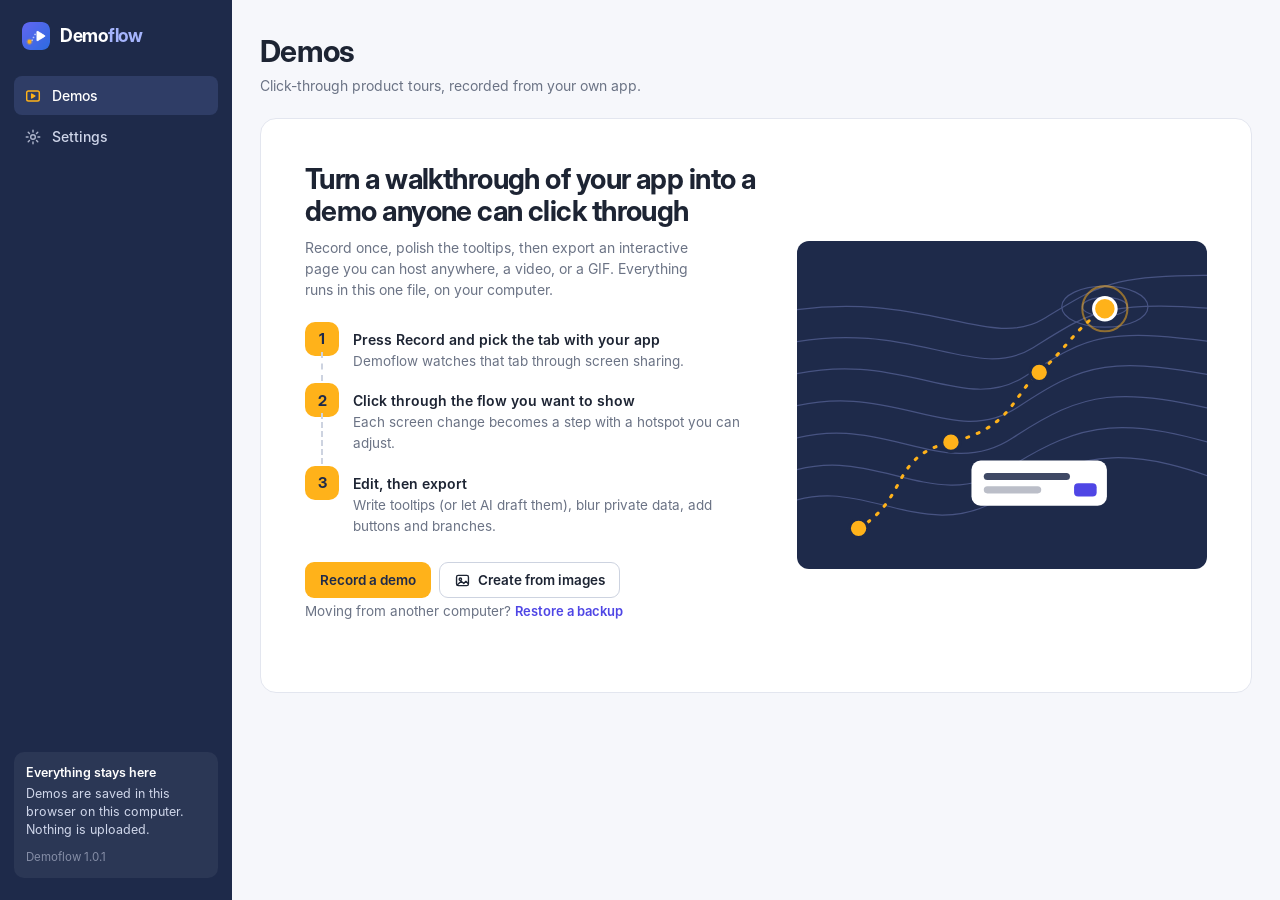
==== commit 12a7b25e: "Demoflow 1.0.1: steps only on clicks, continuous movement video Co-Authored-By: Claude Opus 5.5 <nor" ====
--- a/index.html
+++ b/index.html
@@ -1,5 +1,5 @@
 <!doctype html>
-<html lang="en" data-demoflow-app="1.0.0">
+<html lang="en" data-demoflow-app="1.0.1">
 <head>
 <meta charset="utf-8">
 <meta name="viewport" content="width=device-width, initial-scale=1">
@@ -9,7 +9,7 @@
 <meta name="theme-color" content="#1E2A4A">
 <script>
 (function () {
-  window.DF_VERSION = "1.0.0";
+  window.DF_VERSION = "1.0.1";
   window.DF_FEED = "https://raw.githubusercontent.com/koohrang/demoflow/main/version.json";
   document.documentElement.setAttribute('data-demoflow', '1');
   function cmp(a, b) {
@@ -188,6 +188,7 @@
 .tmp-gate-err { color: #C42B32; font-size: 13px; min-height: 0; }
 .tmp-gate-err:empty { display: none; }
 .tmp-gate-note { font-size: 11.5px; color: color-mix(in srgb, var(--tmp-tip-ink) 60%, transparent); text-align: center; }
+.tmp-root.tmp-ctl-low .tmp-controls { top: auto; bottom: 14px; }
 
 :root {
   /* Palette from the Acme Analytics guided tour */
@@ -720,6 +721,13 @@
 .pub-live small { color: #3C7A5E; }
 .textarea.code { font: 12px/1.45 ui-monospace, Menlo, Consolas, monospace; }
 .opt-grid { grid-template-columns: repeat(auto-fit, minmax(150px, 1fr)); }
+.trigger-box { margin-top: 12px; }
+.trigger-box[hidden] { display: none; }
+.trig-grid { display: grid; grid-template-columns: 1fr 1fr; gap: 8px; margin-top: 6px; }
+.trig { display: grid; gap: 4px; text-align: left; padding: 10px 12px; border: 1px solid var(--line); border-radius: var(--r); background: var(--surface); cursor: pointer; font: inherit; color: var(--ink); }
+.trig strong { font-size: 13.5px; }
+.trig small { font-size: 12px; color: var(--muted); line-height: 1.35; }
+.trig[aria-pressed="true"] { border-color: var(--indigo); box-shadow: 0 0 0 3px var(--indigo-tint); background: #FBFBFF; }
 
 </style>
 <script type="text/plain" id="tm-player-src">/*! Demoflow player — renders an interactive click-through demo.
@@ -1246,9 +1254,12 @@
   Player.prototype._preloadMotion = function (step) {
     var m = step.motion;
     if (!m || !m.video || m.play === false) { this._pre = null; return; }
-    if (this._pre && this._pre.getAttribute('src') === m.video) return;
-    this._pre = this._motionVideo(m.video);
-    try { this._pre.load(); } catch (e) { /* ignore */ }
+    var t0 = Math.max(0, +m.start || 0);
+    if (this._pre && this._pre.getAttribute('src') === m.video && this._preAt === t0) return;
+    var v = this._pre = this._motionVideo(m.video);
+    this._preAt = t0;
+    try { v.load(); } catch (e) { /* ignore */ }
+    if (t0 > 0) v.addEventListener('loadedmetadata', function () { if (Math.abs(v.currentTime - t0) > 0.04) { try { v.currentTime = t0; } catch (e) { /* ignore */ } } }, { once: true });
   };
 
   Player.prototype._playMotion = function (m, done) {
@@ -1259,13 +1270,13 @@
     this._dropMotion();
     this._setZoom(1, 0, 0, 350);
     var t0 = Math.max(0, +m.start || 0), t1 = m.end != null && +m.end > t0 ? +m.end : 0;
-    var v = (this._pre && this._pre.getAttribute('src') === m.video) ? this._pre : this._motionVideo(m.video);
+    var v = (this._pre && this._pre.getAttribute('src') === m.video && this._preAt === t0) ? this._pre : this._motionVideo(m.video);
     this._pre = null;
     var skip = el('button', 'tmp-skip', 'Skip');
     skip.type = 'button';
     var fin = function () {
       if (finished) return;
-      finished = true; clearTimeout(timer);
+      finished = true; clearTimeout(timer); if (poll) clearInterval(poll);
       if (self._token !== token) return;
       try { v.pause(); } catch (e) { /* ignore */ }
       skip.remove();
@@ -1281,19 +1292,29 @@
     v.addEventListener('error', fin);
     v.addEventListener('click', fin);
     skip.addEventListener('click', function (e) { e.stopPropagation(); fin(); });
+    // Stop at the trim point. A recording has no new frames while the screen is
+    // still, so check the clock rather than waiting for the next frame.
+    var poll = null;
     if (t1) {
-      var watch = function () {
-        if (finished) return;
-        if (v.currentTime >= t1 - 0.02) { fin(); return; }
-        if (v.requestVideoFrameCallback) v.requestVideoFrameCallback(watch); else setTimeout(watch, 30);
-      };
-      if (v.requestVideoFrameCallback) v.requestVideoFrameCallback(watch); else v.addEventListener('timeupdate', watch);
-    }
-    try { v.currentTime = t0; } catch (e) { /* not seekable yet */ }
-    if (t0 > 0) v.addEventListener('loadedmetadata', function () { if (v.currentTime < t0) try { v.currentTime = t0; } catch (e) { /* ignore */ } }, { once: true });
+      poll = setInterval(function () {
+        if (finished || !v.isConnected && self._token !== token) { clearInterval(poll); return; }
+        if (v.currentTime >= t1 - 0.03) { clearInterval(poll); fin(); }
+      }, 20);
+    }
     this.stage.append(v, skip);
     this._motionEl = v;
-    if (!this.paused) { var p = v.play(); if (p && p.catch) p.catch(function () { if (!self.paused) fin(); }); }
+    // Play only once the video sits at its start point, so no earlier frame flashes.
+    var go = function () {
+      if (finished || self._token !== token || self.paused) return;
+      var p = v.play(); if (p && p.catch) p.catch(function () { if (!self.paused) fin(); });
+    };
+    var ready = v.readyState >= 1 && !v.seeking && Math.abs(v.currentTime - t0) <= 0.04;
+    if (ready || t0 <= 0) { if (t0 <= 0 && v.currentTime > 0.04) { try { v.currentTime = 0; } catch (e) { /* ignore */ } } go(); }
+    else {
+      v.addEventListener('seeked', function once() { if (Math.abs(v.currentTime - t0) <= 0.05) { v.removeEventListener('seeked', once); go(); } });
+      var seek = function () { if (Math.abs(v.currentTime - t0) > 0.04 || !v.seeking) { try { v.currentTime = t0; } catch (e) { /* ignore */ } } };
+      if (v.readyState >= 1) seek(); else v.addEventListener('loadedmetadata', seek, { once: true });
+    }
     timer = setTimeout(function check() {
       if (self.paused) { timer = setTimeout(check, 1000); return; }
       fin();
@@ -1409,6 +1430,11 @@
     if (step.play === 'auto') { this._renderAutoScreen(step, i); return; }
     var hs = step.hotspot || { x: 0.5, y: 0.5, style: 'beacon' };
     var style = hs.style || 'beacon';
+    // Keep the player's buttons off a hotspot in the top-right corner.
+    var hx = hs.x, hy = hs.y;
+    if (step.highlight && (style === 'area' || style === 'spotlight')) { hx = step.highlight.x + step.highlight.w; hy = step.highlight.y; }
+    var mz = this._map(hx, hy);
+    this.root.classList.toggle('tmp-ctl-low', style !== 'none' && mz.x * this._w > this._w - 190 && mz.y * this._h < 70);
     var act = function (e) { if (e) e.stopPropagation(); self._advance(step); };
     var label = (step.tooltip && step.tooltip.text) ? step.tooltip.text.replace(/\*\*/g, '') : 'Continue';
     if ((style === 'spotlight' || style === 'area') && step.highlight) {
@@ -1880,6 +1906,7 @@
 .tmp-gate-err { color: #C42B32; font-size: 13px; min-height: 0; }
 .tmp-gate-err:empty { display: none; }
 .tmp-gate-note { font-size: 11.5px; color: color-mix(in srgb, var(--tmp-tip-ink) 60%, transparent); text-align: center; }
+.tmp-root.tmp-ctl-low .tmp-controls { top: auto; bottom: 14px; }
 </script>
 <script>
 /*! Demoflow player — renders an interactive click-through demo.
@@ -2406,9 +2433,12 @@
   Player.prototype._preloadMotion = function (step) {
     var m = step.motion;
     if (!m || !m.video || m.play === false) { this._pre = null; return; }
-    if (this._pre && this._pre.getAttribute('src') === m.video) return;
-    this._pre = this._motionVideo(m.video);
-    try { this._pre.load(); } catch (e) { /* ignore */ }
+    var t0 = Math.max(0, +m.start || 0);
+    if (this._pre && this._pre.getAttribute('src') === m.video && this._preAt === t0) return;
+    var v = this._pre = this._motionVideo(m.video);
+    this._preAt = t0;
+    try { v.load(); } catch (e) { /* ignore */ }
+    if (t0 > 0) v.addEventListener('loadedmetadata', function () { if (Math.abs(v.currentTime - t0) > 0.04) { try { v.currentTime = t0; } catch (e) { /* ignore */ } } }, { once: true });
   };
 
   Player.prototype._playMotion = function (m, done) {
@@ -2419,13 +2449,13 @@
     this._dropMotion();
     this._setZoom(1, 0, 0, 350);
     var t0 = Math.max(0, +m.start || 0), t1 = m.end != null && +m.end > t0 ? +m.end : 0;
-    var v = (this._pre && this._pre.getAttribute('src') === m.video) ? this._pre : this._motionVideo(m.video);
+    var v = (this._pre && this._pre.getAttribute('src') === m.video && this._preAt === t0) ? this._pre : this._motionVideo(m.video);
     this._pre = null;
     var skip = el('button', 'tmp-skip', 'Skip');
     skip.type = 'button';
     var fin = function () {
       if (finished) return;
-      finished = true; clearTimeout(timer);
+      finished = true; clearTimeout(timer); if (poll) clearInterval(poll);
       if (self._token !== token) return;
       try { v.pause(); } catch (e) { /* ignore */ }
       skip.remove();
@@ -2441,19 +2471,29 @@
     v.addEventListener('error', fin);
     v.addEventListener('click', fin);
     skip.addEventListener('click', function (e) { e.stopPropagation(); fin(); });
+    // Stop at the trim point. A recording has no new frames while the screen is
+    // still, so check the clock rather than waiting for the next frame.
+    var poll = null;
     if (t1) {
-      var watch = function () {
-        if (finished) return;
-        if (v.currentTime >= t1 - 0.02) { fin(); return; }
-        if (v.requestVideoFrameCallback) v.requestVideoFrameCallback(watch); else setTimeout(watch, 30);
-      };
-      if (v.requestVideoFrameCallback) v.requestVideoFrameCallback(watch); else v.addEventListener('timeupdate', watch);
-    }
-    try { v.currentTime = t0; } catch (e) { /* not seekable yet */ }
-    if (t0 > 0) v.addEventListener('loadedmetadata', function () { if (v.currentTime < t0) try { v.currentTime = t0; } catch (e) { /* ignore */ } }, { once: true });
+      poll = setInterval(function () {
+        if (finished || !v.isConnected && self._token !== token) { clearInterval(poll); return; }
+        if (v.currentTime >= t1 - 0.03) { clearInterval(poll); fin(); }
+      }, 20);
+    }
     this.stage.append(v, skip);
     this._motionEl = v;
-    if (!this.paused) { var p = v.play(); if (p && p.catch) p.catch(function () { if (!self.paused) fin(); }); }
+    // Play only once the video sits at its start point, so no earlier frame flashes.
+    var go = function () {
+      if (finished || self._token !== token || self.paused) return;
+      var p = v.play(); if (p && p.catch) p.catch(function () { if (!self.paused) fin(); });
+    };
+    var ready = v.readyState >= 1 && !v.seeking && Math.abs(v.currentTime - t0) <= 0.04;
+    if (ready || t0 <= 0) { if (t0 <= 0 && v.currentTime > 0.04) { try { v.currentTime = 0; } catch (e) { /* ignore */ } } go(); }
+    else {
+      v.addEventListener('seeked', function once() { if (Math.abs(v.currentTime - t0) <= 0.05) { v.removeEventListener('seeked', once); go(); } });
+      var seek = function () { if (Math.abs(v.currentTime - t0) > 0.04 || !v.seeking) { try { v.currentTime = t0; } catch (e) { /* ignore */ } } };
+      if (v.readyState >= 1) seek(); else v.addEventListener('loadedmetadata', seek, { once: true });
+    }
     timer = setTimeout(function check() {
       if (self.paused) { timer = setTimeout(check, 1000); return; }
       fin();
@@ -2569,6 +2609,11 @@
     if (step.play === 'auto') { this._renderAutoScreen(step, i); return; }
     var hs = step.hotspot || { x: 0.5, y: 0.5, style: 'beacon' };
     var style = hs.style || 'beacon';
+    // Keep the player's buttons off a hotspot in the top-right corner.
+    var hx = hs.x, hy = hs.y;
+    if (step.highlight && (style === 'area' || style === 'spotlight')) { hx = step.highlight.x + step.highlight.w; hy = step.highlight.y; }
+    var mz = this._map(hx, hy);
+    this.root.classList.toggle('tmp-ctl-low', style !== 'none' && mz.x * this._w > this._w - 190 && mz.y * this._h < 70);
     var act = function (e) { if (e) e.stopPropagation(); self._advance(step); };
     var label = (step.tooltip && step.tooltip.text) ? step.tooltip.text.replace(/\*\*/g, '') : 'Continue';
     if ((style === 'spotlight' || style === 'area') && step.highlight) {
@@ -3418,7 +3463,7 @@
         const built = buildWebM({ codec: codecName, width: cfg.width, height: cfg.height, frames });
         if (built) { blob = built.blob; duration = built.duration; }
       }
-      self.postMessage({ type: 'clip', id: m.id, blob, duration, frames: frames.length });
+      self.postMessage({ type: 'clip', id: m.id, blob, duration, frames: frames.length, first: frames.length ? frames[0].ts : 0 });
     } else if (m.type === 'stop') {
       stopped = true;
       try { if (reader) reader.cancel(); } catch (err) { /* ignore */ }
@@ -3588,7 +3633,7 @@
 __def('editor', function (__req) {
 'use strict';
 const { db, uid, collectGarbage } = __req('db');
-const { newScreenStep, newChapterStep, newVideoStep, newButton, stepVoiceText, DEFAULT_THEME, addCards, newOpeningCard, newClosingCard, THEMES, FONTS, ANNO_COLORS, newDemo } = __req('model');
+const { newScreenStep, newChapterStep, newVideoStep, newButton, stepVoiceText, DEFAULT_THEME, addCards, newOpeningCard, newClosingCard, THEMES, FONTS, ANNO_COLORS, newDemo, motionLength } = __req('model');
 const { h, icon, toast, menu, modal, confirmDialog, debounce, timeAgo, downloadBlob, slug } = __req('ui');
 const { blobUrl, loadSettings } = __req('store');
 const { fileToStepImage, shrinkImage } = __req('media');
@@ -3720,7 +3765,7 @@
       }
       const branches = (s.buttons || []).some((b) => b.action && b.action.type === 'step') || (s.next && s.next.type === 'step');
       const cap = s.type === 'chapter' ? (s.text || 'Section card')
-        : s.play === 'auto' ? ((s.caption && s.tooltip.text) ? s.tooltip.text.replace(/\*\*/g, '') : (motionPlays(s) ? `Plays ${secs(s.motion.dur)} of movement` : 'Shows, then moves on'))
+        : s.play === 'auto' ? ((s.caption && s.tooltip.text) ? s.tooltip.text.replace(/\*\*/g, '') : (motionPlays(s) ? `Plays ${secs(motionLength(s))} of movement` : 'Shows, then moves on'))
           : ((s.tooltip.text || '').replace(/\*\*/g, '') || (s.type === 'video' ? 'Video clip' : 'No tooltip text'));
       const li = h('li', {
         class: 'rail-item', 'aria-current': i === sel ? 'true' : 'false', draggable: 'true', tabindex: '0',
@@ -3799,6 +3844,12 @@
     if (demo.steps.length === 1) { toast('A demo needs at least one step.'); return; }
     const s = demo.steps[i];
     mutate(() => {
+      // Sections of one continuous recording: the step before takes over this
+      // step's movement, so the video stays smooth instead of jumping.
+      const prev = demo.steps.slice(0, i).reverse().find((x) => x.type === 'screen');
+      if (prev && prev.motion && s.motion && prev.motion.shared && s.motion.shared && prev.motion.videoId === s.motion.videoId && s.motion.end != null) {
+        prev.motion.end = s.motion.end;
+      }
       demo.steps.splice(i, 1);
       // Re-point anything that jumped to the deleted step.
       for (const x of demo.steps) {
@@ -3959,7 +4010,7 @@
 
     if (s.play === 'auto') {
       const playable = motionPlays(s);
-      canvasEl.append(h('div', { class: 'auto-chip' }, playable ? `Video only · ${secsShort(s.motion.dur)} of movement` : 'Video only'));
+      canvasEl.append(h('div', { class: 'auto-chip' }, playable ? `Video only · ${secsShort(motionLength(s))} of movement` : 'Video only'));
       if (s.caption && s.tooltip.text) {
         const cap = h('div', { class: 'tmp-tip tmp-cap tmp-cap-only' }, h('p', { class: 'tmp-text', html: TP().rich(s.tooltip.text) }));
         canvasEl.append(cap);
@@ -4442,19 +4493,25 @@
     const blocked = s.blurs && s.blurs.length;
     const vid = h('video', { class: 'motion-prev', muted: true, playsinline: true, controls: true, preload: 'metadata' });
     vid.muted = true;
-    blobUrl(m.videoId).then((u) => { if (u) vid.src = u; });
+    blobUrl(m.videoId).then((u) => { if (!u) return; vid.src = u; if (m.start > 0) vid.addEventListener('loadedmetadata', () => { try { vid.currentTime = m.start; } catch { /* ignore */ } }, { once: true }); });
     const full = +m.dur || 0;
     const t0 = +m.start || 0, t1 = m.end != null ? +m.end : full;
+    // A section of the full recording: let the sliders reach a little either side.
+    const lo = m.shared ? Math.max(0, Math.floor((m.origStart != null ? m.origStart : t0) - 3)) : 0;
+    const hi = m.shared ? Math.min(full, Math.ceil((m.origEnd != null ? m.origEnd : t1) + 3)) : full;
+    if (m.shared && m.origStart == null) { m.origStart = t0; m.origEnd = t1; }
     const len = Math.max(0, t1 - t0);
-    const summary = blocked ? 'Left out' : m.play === false ? 'Off' : secsShort(len) + (t0 > 0.05 || t1 < full - 0.05 ? ' (trimmed)' : '');
+    const trimmed = m.shared ? (m.origStart != null && (Math.abs(t0 - m.origStart) > 0.05 || Math.abs(t1 - m.origEnd) > 0.05)) : (t0 > 0.05 || t1 < full - 0.05);
+    const summary = blocked ? 'Left out' : m.play === false ? 'Off' : secsShort(len) + (trimmed ? ' (trimmed)' : '');
     const outS = h('output', null, secsShort(t0)), outE = h('output', null, secsShort(t1));
     const seek = (t) => { try { vid.currentTime = t; } catch { /* not loaded */ } };
     const trim = full > 0.3 ? h('div', { class: 'trim' },
-      field(h('span', null, 'Start at ', outS), h('input', { type: 'range', class: 'range', min: 0, max: full, step: 0.05, value: t0, 'aria-label': 'Clip start',
+      field(h('span', null, 'Start at ', outS), h('input', { type: 'range', class: 'range', min: lo, max: hi, step: 0.05, value: t0, 'aria-label': 'Clip start',
         oninput: (e) => { let v = +e.target.value; const end = m.end != null ? +m.end : full; if (v > end - 0.2) { v = Math.max(0, end - 0.2); e.target.value = v; } outS.textContent = secsShort(v); seek(v); mutate(() => { m.start = v; }, { coalesce: 'ts-' + s.id, render: 'rail' }); } })),
-      field(h('span', null, 'End at ', outE), h('input', { type: 'range', class: 'range', min: 0, max: full, step: 0.05, value: t1, 'aria-label': 'Clip end',
-        oninput: (e) => { let v = +e.target.value; const st = +m.start || 0; if (v < st + 0.2) { v = Math.min(full, st + 0.2); e.target.value = v; } outE.textContent = secsShort(v); seek(v); mutate(() => { m.end = v >= full - 0.02 ? null : v; }, { coalesce: 'te-' + s.id, render: 'rail' }); } })),
-      (t0 > 0.05 || t1 < full - 0.05) ? h('button', { class: 'link-btn', type: 'button', onclick: () => mutate(() => { m.start = 0; m.end = null; }) }, 'Undo trim') : null) : null;
+      field(h('span', null, 'End at ', outE), h('input', { type: 'range', class: 'range', min: lo, max: hi, step: 0.05, value: t1, 'aria-label': 'Clip end',
+        oninput: (e) => { let v = +e.target.value; const st = +m.start || 0; if (v < st + 0.2) { v = Math.min(full, st + 0.2); e.target.value = v; } outE.textContent = secsShort(v); seek(v); mutate(() => { m.end = !m.shared && v >= full - 0.02 ? null : v; }, { coalesce: 'te-' + s.id, render: 'rail' }); } })),
+      m.shared ? ((Math.abs(t0 - m.origStart) > 0.05 || Math.abs(t1 - m.origEnd) > 0.05) ? h('button', { class: 'link-btn', type: 'button', onclick: () => mutate(() => { m.start = m.origStart; m.end = m.origEnd; }) }, 'Undo trim') : null)
+        : (t0 > 0.05 || t1 < full - 0.05) ? h('button', { class: 'link-btn', type: 'button', onclick: () => mutate(() => { m.start = 0; m.end = null; }) }, 'Undo trim') : null) : null;
     return group('move', 'Movement video', summary, false,
       vid, trim,
       blocked ? help('Video can’t be blurred, so this clip is left out because the step has blurred areas.')
@@ -4560,7 +4617,7 @@
           field(h('span', null, 'Show the screenshot for ', holdOut),
             h('input', { type: 'range', min: 0, max: 5, step: 0.1, value: s.hold != null ? s.hold : 0.8, class: 'range', 'aria-label': 'Seconds before the movement plays',
               oninput: (e) => { holdOut.textContent = `${(+e.target.value).toFixed(1)} s`; mutate(() => { s.hold = +e.target.value; }, { coalesce: 'hold-' + s.id, render: 'rail' }); } })),
-          help(playable ? `Then its ${secsShort(s.motion.dur)} movement video plays.` : 'No movement video here, so it shows for at least 2.5 s.')),
+          help(playable ? `Then its ${secsShort(motionLength(s))} movement video plays.` : 'No movement video here, so it shows for at least 2.5 s.')),
         group('cap', 'Caption', s.caption ? 'On' : 'Off', false,
           h('label', { class: 'check' }, h('input', { type: 'checkbox', checked: !!s.caption, onchange: (e) => mutate(() => { s.caption = e.target.checked; }) }), h('span', null, 'Show a caption')),
           s.caption ? h('textarea', { id: 'tip-text', class: 'textarea', rows: 2, 'aria-label': 'Caption text', placeholder: 'Shown at the bottom', oninput: (e) => mutate(() => { s.tooltip.text = e.target.value; }, { coalesce: 'tip-' + s.id, render: 'canvas' }) }, s.tooltip.text || '') : null),
@@ -4961,6 +5018,7 @@
 __def('export-dialog', function (__req) {
 'use strict';
 const { h, icon, modal, toast, downloadBlob, slug } = __req('ui');
+const { motionLength } = __req('model');
 const { buildTimeline, exportVideo, exportGif, videoFormat } = __req('exporter');
 const { standaloneHtml, voiceIsFresh, motionPlays, siteFiles } = __req('pack');
 const { db } = __req('db');
@@ -4987,7 +5045,7 @@
   for (const s of demo.steps) {
     const words = String(s.type === 'chapter' ? `${s.title} ${s.text}` : s.tooltip.text).split(/\s+/).filter(Boolean).length;
     if (s.type === 'video') t += (s.dur || 3) + 0.6;
-    else if (s.type === 'screen') t += (s.play === 'auto' ? Math.max(+s.hold || 0.8, motionPlays(s) ? 0 : 2.5) : 1.1 + Math.min(7.5, Math.max(2.4, 1.4 + words * 0.3))) + (motionPlays(s) ? Math.max(0.4, s.motion.dur - (s.motion.start || 0)) : 0);
+    else if (s.type === 'screen') t += (s.play === 'auto' ? Math.max(+s.hold || 0.8, motionPlays(s) ? 0 : 2.5) : 1.1 + Math.min(7.5, Math.max(2.4, 1.4 + words * 0.3))) + (motionPlays(s) ? Math.max(0.4, motionLength(s)) : 0);
     else t += Math.max(3.4, 1.6 + words * 0.3);
   }
   if (demo.settings.endScreen && demo.settings.endScreen.enabled !== false) t += 3;
@@ -5161,15 +5219,21 @@
 
 function words(s) { return String(s || '').trim().split(/\s+/).filter(Boolean).length; }
 
-function loadVideo(blob) {
+const videoUrls = new WeakMap();
+// at: seek there before the segment starts, so a section of a long recording plays at once.
+function loadVideo(blob, at = 0) {
   return new Promise((resolve) => {
     const v = document.createElement('video');
     v.muted = true; v.playsInline = true; v.preload = 'auto';
-    const done = () => resolve(v.readyState >= 1 ? v : null);
-    v.addEventListener('loadeddata', done, { once: true });
+    let settled = false;
+    const done = () => { if (settled) return; settled = true; resolve(v.readyState >= 1 ? v : null); };
+    v.addEventListener('loadeddata', () => {
+      if (at > 0.05) { v.addEventListener('seeked', done, { once: true }); try { v.currentTime = at; } catch { done(); } } else done();
+    }, { once: true });
     v.addEventListener('error', () => resolve(null), { once: true });
-    setTimeout(done, 5000);
-    v.src = URL.createObjectURL(blob);
+    setTimeout(done, 6000);
+    if (!videoUrls.has(blob)) videoUrls.set(blob, URL.createObjectURL(blob));
+    v.src = videoUrls.get(blob);
   });
 }
 
@@ -5182,6 +5246,7 @@
   const H = Math.round(W / aspect / 2) * 2;
   const images = new Map();
   const blurred = new Map();
+  const blobCache = new Map();
   let actx = null;
   const segs = [];
   let t = 0;
@@ -5222,8 +5287,9 @@
       prevImg = img;
       }
       if (withVideo && motionPlays(s)) {
-        const vb = await db.getBlob(s.motion.videoId);
-        const video = vb ? await loadVideo(vb) : null;
+        const vb = blobCache.get(s.motion.videoId) || await db.getBlob(s.motion.videoId);
+        if (vb) blobCache.set(s.motion.videoId, vb);
+        const video = vb ? await loadVideo(vb, s.motion.start || 0) : null;
         if (video) {
           const endAt = s.motion.end != null && +s.motion.end > (s.motion.start || 0) ? +s.motion.end : (s.motion.dur || 1);
           const dur = Math.max(0.2, endAt - (s.motion.start || 0));
@@ -6645,7 +6711,16 @@
 
 function screenSteps(demo) { return demo.steps.filter((s) => s.type === 'screen'); }
 
-return { DEFAULT_THEME, THEMES, FONTS, ANNO_COLORS, newDemo, newScreenStep, newVideoStep, newChapterStep, newOpeningCard, newClosingCard, addCards, newButton, describeStep, stepVoiceText, screenSteps };
+// Seconds of movement a step actually plays (after trimming).
+function motionLength(step) {
+  const m = step && step.motion;
+  if (!m) return 0;
+  const start = +m.start || 0;
+  const end = m.end != null && +m.end > start ? +m.end : (+m.dur || 0);
+  return Math.max(0, end - start);
+}
+
+return { DEFAULT_THEME, THEMES, FONTS, ANNO_COLORS, newDemo, newScreenStep, newVideoStep, newChapterStep, newOpeningCard, newClosingCard, addCards, newButton, describeStep, stepVoiceText, screenSteps, motionLength };
 });
 __def('nav', function (__req) {
 'use strict';
@@ -6686,6 +6761,7 @@
   const files = [];
   const steps = [];
   const total = demo.steps.length;
+  const shared = new Map(); // videoId -> url, so one recording used by many steps is packed once
   for (let i = 0; i < total; i++) {
     const s = demo.steps[i];
     const out = {
@@ -6714,7 +6790,10 @@
       // Video can't be blurred, so a step with blurred areas never ships its movement clip.
       if (motionPlays(s)) {
         const mv = await db.getBlob(s.motion.videoId);
-        if (mv) out.motion = { video: await asUrl(mv, mode, `${s.id}-motion`, files), dur: s.motion.dur, start: s.motion.start || 0, end: s.motion.end || null };
+        if (mv) {
+          if (!shared.has(s.motion.videoId)) shared.set(s.motion.videoId, await asUrl(mv, mode, s.motion.shared ? 'recording' : `${s.id}-motion`, files));
+          out.motion = { video: shared.get(s.motion.videoId), dur: s.motion.dur, start: s.motion.start || 0, end: s.motion.end || null };
+        }
       }
     } else if (s.type === 'video') {
       Object.assign(out, { imgW: s.imgW, imgH: s.imgH, dur: s.dur, autoNext: s.autoNext !== false, tooltip: s.tooltip, next: s.next });
@@ -6915,19 +6994,35 @@
   const pick = (v) => {
     style = v;
     styleBox.querySelectorAll('.opt').forEach((b) => b.setAttribute('aria-pressed', String(b.dataset.v === v)));
-    motionRow.hidden = v === 'auto';
+    motionRow.hidden = v === 'auto' || trigger === 'click';
   };
   const opt = (v, ic, title, sub) => h('button', { class: 'opt', type: 'button', dataset: { v }, 'aria-pressed': String(v === style), onclick: () => pick(v) }, icon(ic, 20), h('strong', null, title), h('small', null, sub));
   const styleBox = h('div', { class: 'opt-grid', style: { gridTemplateColumns: '1fr 1fr', marginBottom: '12px' } },
     opt('click', 'cursor', 'Click-through demo', 'Viewers click a hotspot on each step to move on.'),
     canVideo ? opt('auto', 'film', 'Video walkthrough', 'No clicks: plays your screens and movement by itself, like a video.') : null);
+  // With the Click Helper, steps can follow your clicks instead of every screen change.
+  let trigger = 'change';
+  let triggerPref = 'click';
+  try { triggerPref = localStorage.getItem('df.trigger') || 'click'; } catch { /* ignore */ }
   const helperLine = h('div', { class: 'helper-line' }, h('span', { class: 'spin' }), 'Checking for the Click Helper…');
+  const triggerBox = h('div', { class: 'trigger-box', hidden: true });
+  const drawTrigger = () => {
+    const btn = (v, title, sub) => h('button', { type: 'button', class: 'trig', 'aria-pressed': String(trigger === v), onclick: () => { trigger = v; try { localStorage.setItem('df.trigger', v); } catch { /* ignore */ } drawTrigger(); } },
+      h('strong', null, title), h('small', null, sub));
+    motionRow.hidden = style === 'auto' || trigger === 'click'; // movement is always recorded in click mode
+    triggerBox.replaceChildren(
+      h('span', { class: 'field-label' }, 'Make a new step'),
+      h('div', { class: 'trig-grid' },
+        btn('click', 'Only when I click', 'Moving the mouse, hovering and scrolling are recorded as smooth video, never as steps.'),
+        btn('change', 'Whenever the screen changes', 'Every new screen becomes a step, even without a click.')));
+  };
   detectHelper(700).then((on) => {
     helperLine.classList.toggle('on', on);
     helperLine.replaceChildren(icon(on ? 'check' : 'puzzle', 16), on
-      ? h('span', null, h('strong', null, 'Exact clicks are on. '), 'The Click Helper will place every hotspot where you click.')
-      : h('span', null, h('strong', null, 'Want exact hotspots? '), 'Add the free Click Helper to Chrome. ',
+      ? h('span', null, h('strong', null, 'Click Helper is on. '), 'Hotspots land exactly where you click.')
+      : h('span', null, h('strong', null, 'Without the Click Helper, every screen change becomes a step, '), 'so hovering can create extra steps. Add the free helper to make steps only when you click. ',
         h('a', { href: '#/settings/helper', onclick: () => dlg.close() }, 'Set it up')));
+    if (on) { trigger = triggerPref; triggerBox.hidden = false; drawTrigger(); }
   });
   const dlg = modal({
     title: onSteps ? 'Record steps here' : 'Record a demo',
@@ -6940,6 +7035,7 @@
       styleBox,
       motionRow,
       helperLine,
+      triggerBox,
       h('p', { class: 'hint' }, 'Link opens a new tab? Click “Share this tab instead” at the top of it. Nothing is uploaded; everything stays on this computer.')),
     actions: [
       { label: 'Cancel', kind: 'btn-quiet' },
@@ -6947,7 +7043,7 @@
         motionPref = motion.checked;
         try { localStorage.setItem('trailmark.motion', motionPref ? 'on' : 'off'); } catch { /* ignore */ }
         dlg.close();
-        await beginSteps({ onDone, onSteps, motion: style === 'auto' ? true : motion.checked, auto: style === 'auto' });
+        await beginSteps({ onDone, onSteps, motion: style === 'auto' || trigger === 'click' ? true : motion.checked, auto: style === 'auto', trigger });
       } },
     ],
   });
@@ -7021,8 +7117,8 @@
   };
 }
 
-async function beginSteps({ onDone, onSteps, motion, auto }) {
-  const rec = new ScreenRecorder({ motion });
+async function beginSteps({ onDone, onSteps, motion, auto, trigger = 'change' }) {
+  const rec = new ScreenRecorder({ motion, trigger });
   try { await rec.start(); } catch (e) { startError(e); return; }
   let ended = false;
   const finish = async () => {
@@ -7057,7 +7153,7 @@
     label: 'Recording',
     hint: 'Link opened a new tab? Click “Share this tab instead” at the top of that tab.',
     count: () => `${rec.count}`,
-    extra: rec.motion ? () => `${rec.clips} clip${rec.clips === 1 ? '' : 's'}` : null,
+    extra: rec.motion && trigger !== 'click' ? () => `${rec.clips} clip${rec.clips === 1 ? '' : 's'}` : null,
     buttons: [
       { text: 'Capture step', run: () => { if (rec.captureNow()) ui.update(true); } },
       { text: 'Finish', cls: 'fin', run: finish },
@@ -7208,8 +7304,11 @@
 }
 
 class ScreenRecorder {
-  constructor({ onUpdate, motion = true, full = true } = {}) {
-    this.full = full;
+  // trigger: 'change' = a new step whenever the screen settles on something new;
+  //          'click'  = a new step only when you click (needs the Click Helper).
+  constructor({ onUpdate, motion = true, full = true, trigger = 'change' } = {}) {
+    this.trigger = trigger;
+    this.full = full || trigger === 'click';
     this.onUpdate = onUpdate || (() => {});
     this.motion = motion && videoRecordingSupported();
     this.steps = [];          // committed: { small, w, h, hotspot, highlight, unsure, blobPromise, motion }
@@ -7231,7 +7330,30 @@
 
   _onHelper(ev) {
     if (this.stopped || this.finishing || !ev || typeof ev.t !== 'number') return;
-    this.clicks.push({ ...ev, pt: performance.now() - (Date.now() - ev.t) });
+    const c = { ...ev, pt: performance.now() - (Date.now() - ev.t) };
+    this.clicks.push(c);
+    if (this.trigger === 'click' && c.kind === 'click') this._clickStep(c);
+  }
+
+  // Frame timestamps (µs) and performance.now() (ms) run on different clocks.
+  _tsAt(pt) { return this.tsOff == null ? null : (pt + this.tsOff) * 1000; }
+
+  // Click mode: the screen as it was when you clicked becomes a step.
+  _clickStep(c) {
+    if (this.surface !== 'browser') return;
+    const s = this.track && this.track.getSettings ? this.track.getSettings() : {};
+    if (s.width && s.height && c.vw && c.vh && Math.abs(c.vw / c.vh - s.width / s.height) / (s.width / s.height) > 0.04) return; // a click in another tab
+    const last = this.steps[this.steps.length - 1];
+    if (last && last.click && c.pt - last.click.pt < 400) return; // double-click
+    const frame = this.prev || this.latest;
+    if (!frame) return;
+    const step = { small: frame.small, unsure: false, hotspot: { x: c.x, y: c.y }, highlight: null, click: c, clickTs: this._tsAt(c.pt), frameT: c.pt, leftAt: c.pt };
+    const b = c.box;
+    if (b && b.w > 0.004 && b.h > 0.004 && b.w * b.h < 0.2) step.highlight = { x: Math.max(0, b.x - 0.004), y: Math.max(0, b.y - 0.004), w: Math.min(1, b.w + 0.008), h: Math.min(1, b.h + 0.008) };
+    // Worker mode: a snapshot of the newest frame, which is still the screen before the click.
+    step.shot = this.cw ? this._shot({}) : this._shot(frame);
+    this.steps.push(step);
+    this.onUpdate(this);
   }
 
   async start() {
@@ -7353,7 +7475,7 @@
     // Handle each still screen once (thumbnails keep arriving while a caret blinks).
     if (this.settledSmall && this._diff(this.prev.small, this.settledSmall).share <= ANY_CHANGE) return;
     this.settledSmall = this.prev.small;
-    this._setCandidate(this.prev);
+    if (this.trigger !== 'click') this._setCandidate(this.prev);
   }
 
   _analyse({ bmp, ts }) {
@@ -7363,15 +7485,23 @@
     // Worker frames are thumbnails used only for detection; free them at once.
     if (this.cw) { bmp.close(); bmp = null; }
     const cur = { small, bmp, t: now, ts };
+    const off = ts / 1000 - now;
+    if (this.tsOff == null || off > this.tsOff) this.tsOff = off; // least-delayed frame wins
+    if (this.trigger === 'click' && !this.startStep) {
+      // The screen when recording began, in case there's movement before the first click.
+      this.startStep = { small, unsure: false, hotspot: { x: 0.5, y: 0.5 }, highlight: null, start: true, clickTs: ts, frameT: now };
+      this.startStep.shot = this.cw ? this._shot({}) : this._shot(cur);
+    }
     this._settleCheck(now);
     const vsPrev = this._diff(small, this.prev && this.prev.small);
     if (this.prev && vsPrev.share > ANY_CHANGE) {
       if (now - this.lastChangeAt > 300) this.changeStartAt = now; // a new burst of change begins
+      (this.changeTs = this.changeTs || []).push(ts);
       if (!this.moving) this._motionStart(now, ts);
       this.lastChangeAt = now;
       this.lastChangeTs = ts;
     }
-    if (this.cand) {
+    if (this.trigger === 'click') { /* steps come from clicks only */ } else if (this.cand) {
       const vsCand = this._diff(small, this.cand.small);
       if (vsCand.share > STEP_CHANGE) {
         const old = this.cand;
@@ -7497,6 +7627,14 @@
   captureNow() {
     const f = this.latest;
     if (!f) return false;
+    if (this.trigger === 'click') {
+      const now = performance.now();
+      const step = { small: f.small, unsure: true, hotspot: { x: 0.5, y: 0.5 }, highlight: null, clickTs: this._tsAt(now), frameT: now, leftAt: now };
+      step.shot = this.cw ? this._shot({}) : this._shot(f);
+      this.steps.push(step);
+      this.onUpdate(this);
+      return true;
+    }
     if (this.cand && this.cand !== f) { this._commit(this.cand, null); if (this.cand !== this.prev) close(this.cand); }
     this._commit(f, null, true);
     this.cand = null;
@@ -7508,6 +7646,7 @@
   // finalStep: treat the last screen as the closing step of a new demo.
   async collectSteps({ finalStep = true, auto = false } = {}) {
     if (this.stopped || this.finishing) return [];
+    if (this.trigger === 'click') return this._collectClickSteps({ finalStep, auto });
     this.finishing = true;
     const final = this.cand || this.latest;
     if (final) {
@@ -7585,11 +7724,86 @@
     return demo.id;
   }
 
+  // Click mode. Step k shows the screen when you made click k; everything that
+  // happened on screen until click k+1 is its movement: one continuous recording,
+  // shared by every step, so nothing is skipped and deleting a step loses no video.
+  async _collectClickSteps({ finalStep, auto }) {
+    this.finishing = true;
+    const endPt = performance.now();
+    const final = this.latest || this.prev;
+    const last = this.steps[this.steps.length - 1];
+    if (final && (!last || this._diff(final.small, last.small).share > ANY_CHANGE * 2 || finalStep)) {
+      const st = { small: final.small, unsure: false, hotspot: { x: 0.5, y: 0.5 }, highlight: null, final: true, clickTs: this._tsAt(endPt), frameT: endPt };
+      st.shot = this.cw ? this._shot({}) : this._shot(final);
+      this.steps.push(st);
+    }
+    // Movement before the first click plays as a short video-only step.
+    const firstClick = this.steps[0];
+    if (this.startStep && firstClick && firstClick.clickTs != null) {
+      const moved = (this.changeTs || []).filter((t) => t > this.startStep.clickTs && t <= firstClick.clickTs);
+      if (moved.length > 3 && moved[moved.length - 1] - moved[0] > 400000) this.steps.unshift(this.startStep);
+    }
+    await Promise.all(this.steps.map((s) => s.shot));
+    this.fullVideo = null;
+    let first = 0;
+    if (this.encoding && !this.cw.fullLost) {
+      await sleep(250);
+      const r = await this.cw.clip(-Infinity, Infinity, 1);
+      if (r && r.blob) { this.fullVideo = { blob: r.blob, dur: r.duration }; first = r.first || 0; }
+    }
+    this._stop();
+    if (this.fullVideo) { this.fullVideo.id = uid('vid_'); await db.putBlob(this.fullVideo.id, this.fullVideo.blob); }
+    const changes = this.changeTs || [];
+    const out = [];
+    for (let i = 0; i < this.steps.length; i++) {
+      const r = this.steps[i];
+      const shot = await r.shot;
+      if (!shot) continue;
+      const s = newScreenStep({ imgW: shot.w, imgH: shot.h, action: 'click', hotspot: { x: r.hotspot.x, y: r.hotspot.y, style: r.final ? 'none' : 'beacon' }, highlight: r.highlight });
+      s.imageId = 'img_' + s.id;
+      await db.putBlob(s.imageId, shot.blob);
+      if (r.final) s.tooltip.text = 'That’s it. You’re all set.';
+      else if (r.start) {
+        s.play = 'auto'; s.hold = 0.4; s.hotspot.style = 'none'; s.tooltip.text = '';
+        const next = this.steps[i + 1];
+        const moved = changes.filter((t) => t > r.clickTs && t <= next.clickTs);
+        if (this.fullVideo && moved.length) {
+          const start = Math.max(0, (moved[0] - 150000 - first) / 1e6);
+          const end = Math.min(this.fullVideo.dur, (Math.min(next.clickTs, moved[moved.length - 1] + 350000) - first) / 1e6);
+          if (end - start >= 0.1) s.motion = { videoId: this.fullVideo.id, dur: this.fullVideo.dur, start: +start.toFixed(3), end: +end.toFixed(3), play: true, shared: true };
+        }
+      } else {
+        const c = r.click || { pt: r.frameT };
+        if (!r.click) { s.tooltip.text = 'Click here to continue.'; s.hotspotUnsure = true; }
+        s.element = { label: c.label || '', text: c.label || '', kind: c.el || 'button', tag: c.tag || '' };
+        s.pageUrl = c.url || ''; s.pageTitle = c.title || '';
+        const nextPt = this.steps[i + 1] ? (this.steps[i + 1].click ? this.steps[i + 1].click.pt : this.steps[i + 1].frameT) : endPt;
+        const typed = this.clicks.filter((x) => x.kind === 'type' && x.pt > c.pt && x.pt <= nextPt + 300).pop();
+        if (typed && c.el === 'input' && typed.value) { s.action = 'type'; s.typed = typed.value; }
+        if (r.click) { s.tooltip.text = describeStep(s); s.exactClick = true; }
+        // Movement: from the click until the screen last changed before the next step.
+        const next = this.steps[i + 1];
+        if (this.fullVideo && r.clickTs != null && next && next.clickTs != null) {
+          const from = r.clickTs - 60000;
+          const moved = changes.filter((t) => t > r.clickTs && t <= next.clickTs);
+          if (moved.length) {
+            const to = Math.min(next.clickTs, moved[moved.length - 1] + 350000);
+            const start = Math.max(0, (from - first) / 1e6), end = Math.min(this.fullVideo.dur, (to - first) / 1e6);
+            if (end - start >= 0.1) s.motion = { videoId: this.fullVideo.id, dur: this.fullVideo.dur, start: +start.toFixed(3), end: +end.toFixed(3), play: true, shared: true };
+          }
+        }
+      }
+      if (auto) s.play = 'auto';
+      out.push(s);
+    }
+    return out;
+  }
+
   // Store the continuous session video; the first screenshot is its poster.
   async saveFull(steps) {
     if (!this.fullVideo || !steps.length) return null;
-    const videoId = uid('vid_');
-    await db.putBlob(videoId, this.fullVideo.blob);
+    const videoId = this.fullVideo.id || uid('vid_');
+    if (!this.fullVideo.id) await db.putBlob(videoId, this.fullVideo.blob);
     const first = steps.find((x) => x.imageId) || {};
     return { videoId, dur: this.fullVideo.dur, posterId: first.imageId || null, w: first.imgW || 1280, h: first.imgH || 800, at: Date.now() };
   }
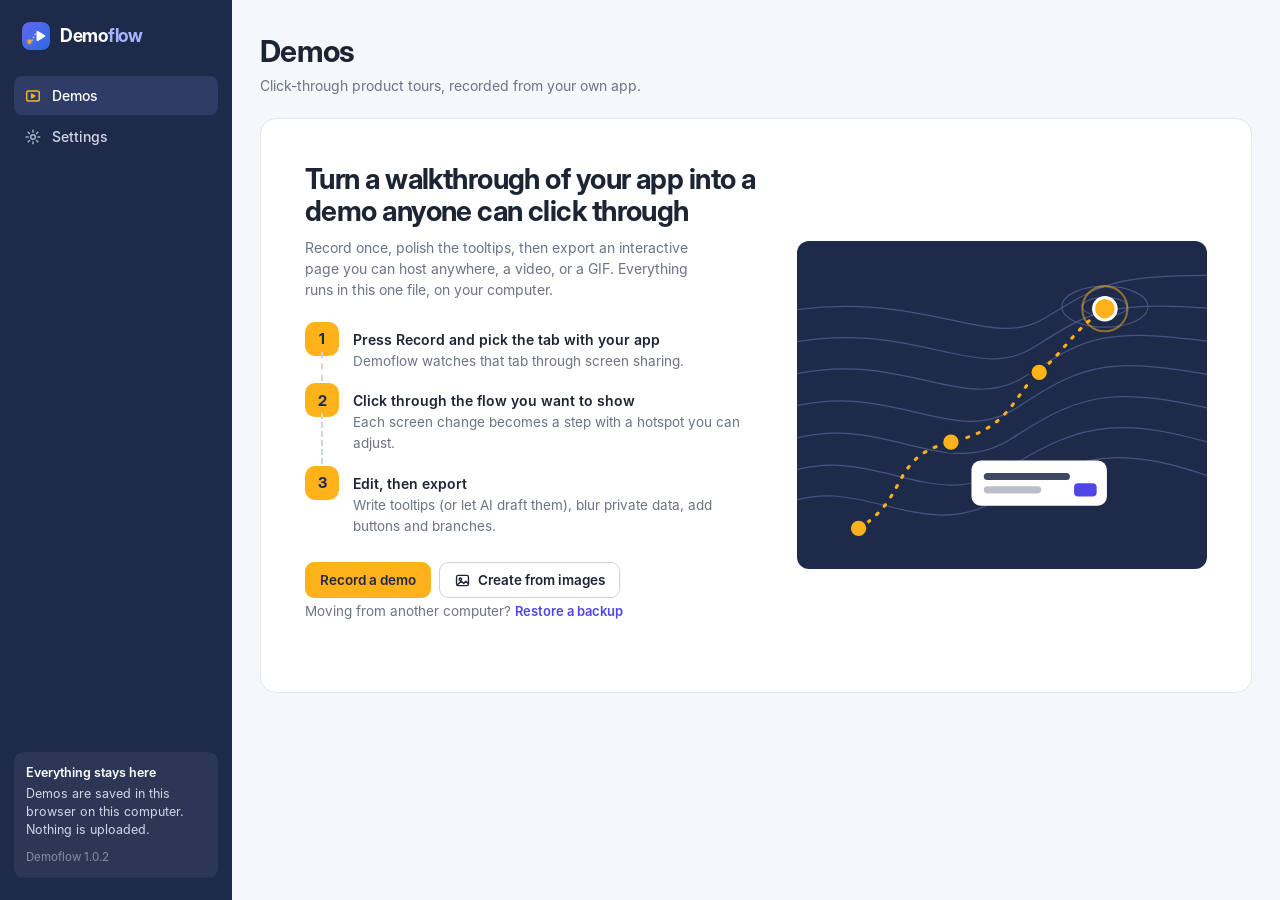
==== commit 2f95599f: "Demoflow 1.0.2: tab-only recording, no unintended steps, no middle box Co-Authored-By: Claude Opus 5" ====
--- a/index.html
+++ b/index.html
@@ -1,5 +1,5 @@
 <!doctype html>
-<html lang="en" data-demoflow-app="1.0.1">
+<html lang="en" data-demoflow-app="1.0.2">
 <head>
 <meta charset="utf-8">
 <meta name="viewport" content="width=device-width, initial-scale=1">
@@ -9,7 +9,7 @@
 <meta name="theme-color" content="#1E2A4A">
 <script>
 (function () {
-  window.DF_VERSION = "1.0.1";
+  window.DF_VERSION = "1.0.2";
   window.DF_FEED = "https://raw.githubusercontent.com/koohrang/demoflow/main/version.json";
   document.documentElement.setAttribute('data-demoflow', '1');
   function cmp(a, b) {
@@ -728,6 +728,10 @@
 .trig strong { font-size: 13.5px; }
 .trig small { font-size: 12px; color: var(--muted); line-height: 1.35; }
 .trig[aria-pressed="true"] { border-color: var(--indigo); box-shadow: 0 0 0 3px var(--indigo-tint); background: #FBFBFF; }
+.rec-pill { display: none; }
+.rec-panel.rec-mini { background: none; pointer-events: none; place-items: end center; }
+.rec-panel.rec-mini .rec-card { display: none; }
+.rec-panel.rec-mini .rec-pill { display: inline-flex; align-items: center; gap: 8px; margin-bottom: 18px; padding: 8px 14px; border-radius: 999px; background: var(--navy); color: #fff; font: 600 13px/1 var(--font); box-shadow: var(--shadow-pop); pointer-events: auto; }
 
 </style>
 <script type="text/plain" id="tm-player-src">/*! Demoflow player — renders an interactive click-through demo.
@@ -6994,56 +6998,63 @@
   const pick = (v) => {
     style = v;
     styleBox.querySelectorAll('.opt').forEach((b) => b.setAttribute('aria-pressed', String(b.dataset.v === v)));
-    motionRow.hidden = v === 'auto' || trigger === 'click';
+    motionRow.hidden = v === 'auto' || trigger !== 'change';
   };
   const opt = (v, ic, title, sub) => h('button', { class: 'opt', type: 'button', dataset: { v }, 'aria-pressed': String(v === style), onclick: () => pick(v) }, icon(ic, 20), h('strong', null, title), h('small', null, sub));
   const styleBox = h('div', { class: 'opt-grid', style: { gridTemplateColumns: '1fr 1fr', marginBottom: '12px' } },
     opt('click', 'cursor', 'Click-through demo', 'Viewers click a hotspot on each step to move on.'),
     canVideo ? opt('auto', 'film', 'Video walkthrough', 'No clicks: plays your screens and movement by itself, like a video.') : null);
   // With the Click Helper, steps can follow your clicks instead of every screen change.
-  let trigger = 'change';
-  let triggerPref = 'click';
-  try { triggerPref = localStorage.getItem('df.trigger') || 'click'; } catch { /* ignore */ }
+  let trigger = 'manual';
+  let triggerPref = '';
+  try { triggerPref = localStorage.getItem('df.trigger') || ''; } catch { /* ignore */ }
+  let hasHelper = false;
   const helperLine = h('div', { class: 'helper-line' }, h('span', { class: 'spin' }), 'Checking for the Click Helper…');
   const triggerBox = h('div', { class: 'trigger-box', hidden: true });
   const drawTrigger = () => {
     const btn = (v, title, sub) => h('button', { type: 'button', class: 'trig', 'aria-pressed': String(trigger === v), onclick: () => { trigger = v; try { localStorage.setItem('df.trigger', v); } catch { /* ignore */ } drawTrigger(); } },
       h('strong', null, title), h('small', null, sub));
-    motionRow.hidden = style === 'auto' || trigger === 'click'; // movement is always recorded in click mode
+    motionRow.hidden = style === 'auto' || trigger !== 'change'; // movement is always recorded unless steps follow screen changes
     triggerBox.replaceChildren(
       h('span', { class: 'field-label' }, 'Make a new step'),
       h('div', { class: 'trig-grid' },
-        btn('click', 'Only when I click', 'Moving the mouse, hovering and scrolling are recorded as smooth video, never as steps.'),
-        btn('change', 'Whenever the screen changes', 'Every new screen becomes a step, even without a click.')));
+        hasHelper
+          ? btn('click', 'When I click', 'Each click becomes a step. Moving, hovering and scrolling are smooth video in between.')
+          : btn('manual', 'When I press Capture step', 'Press it just before each click. Everything else is smooth video in between.'),
+        btn('change', 'Whenever the screen changes', 'Every new screen becomes a step, even without a click. Hovering can add extra steps.')));
   };
   detectHelper(700).then((on) => {
     helperLine.classList.toggle('on', on);
     helperLine.replaceChildren(icon(on ? 'check' : 'puzzle', 16), on
-      ? h('span', null, h('strong', null, 'Click Helper is on. '), 'Hotspots land exactly where you click.')
-      : h('span', null, h('strong', null, 'Without the Click Helper, every screen change becomes a step, '), 'so hovering can create extra steps. Add the free helper to make steps only when you click. ',
+      ? h('span', null, h('strong', null, 'Click Helper is on. '), 'Steps follow your clicks, and hotspots land exactly where you click.')
+      : h('span', null, h('strong', null, 'Click Helper not found. '), 'Demoflow can’t see clicks in another tab without it. Add it to make a step on every click automatically. ',
         h('a', { href: '#/settings/helper', onclick: () => dlg.close() }, 'Set it up')));
-    if (on) { trigger = triggerPref; triggerBox.hidden = false; drawTrigger(); }
+    hasHelper = on;
+    trigger = on ? (triggerPref === 'change' ? 'change' : 'click') : (triggerPref === 'change' ? 'change' : 'manual');
+    triggerBox.hidden = false; drawTrigger();
   });
   const dlg = modal({
     title: onSteps ? 'Record steps here' : 'Record a demo',
     body: h('div', null,
       h('ol', { class: 'trail', style: { marginTop: '6px' } },
         h('li', null, h('span', { class: 'n' }, '1'), h('div', null, h('strong', null, 'Open your app in another tab'))),
-        h('li', null, h('span', { class: 'n' }, '2'), h('div', null, h('strong', null, 'Press Start and pick that tab'))),
-        h('li', null, h('span', { class: 'n' }, '3'), h('div', null, h('strong', null, 'Use your app at a relaxed pace'), h('span', { class: 'd' }, 'Every screen becomes a step, and the whole session is saved as video too.')))),
+        h('li', null, h('span', { class: 'n' }, '2'), h('div', null, h('strong', null, 'Press Start, choose “Chrome Tab” and pick your app'), h('span', { class: 'd' }, 'Only that tab is recorded, never Demoflow’s controls or the rest of your screen.'))),
+        h('li', null, h('span', { class: 'n' }, '3'), h('div', null, h('strong', null, 'Use your app at a relaxed pace'), h('span', { class: 'd' }, 'Steps are made the way you choose below. Everything in between is saved as smooth video.')))),
       h('span', { class: 'field-label', style: { display: 'block', margin: '4px 0 8px' } }, 'How should it play?'),
       styleBox,
       motionRow,
       helperLine,
       triggerBox,
       h('p', { class: 'hint' }, 'Link opens a new tab? Click “Share this tab instead” at the top of it. Nothing is uploaded; everything stays on this computer.')),
+
     actions: [
       { label: 'Cancel', kind: 'btn-quiet' },
       { label: 'Start', kind: 'btn-blaze', close: false, run: async () => {
         motionPref = motion.checked;
+        if (trigger === 'manual' || trigger === 'click') { try { localStorage.setItem('df.trigger', trigger); } catch { /* ignore */ } }
         try { localStorage.setItem('trailmark.motion', motionPref ? 'on' : 'off'); } catch { /* ignore */ }
         dlg.close();
-        await beginSteps({ onDone, onSteps, motion: style === 'auto' || trigger === 'click' ? true : motion.checked, auto: style === 'auto', trigger });
+        await beginSteps({ onDone, onSteps, motion: style === 'auto' || trigger !== 'change' ? true : motion.checked, auto: style === 'auto', trigger });
       } },
     ],
   });
@@ -7067,7 +7078,19 @@
   });
 }
 
-function startError(e) {
+function startError(e, retry) {
+  if (e && e.name === 'NotTabError') {
+    modal({
+      title: 'Pick a Chrome tab',
+      body: h('div', null,
+        h('p', { class: 'modal-text' }, e.surface === 'monitor'
+          ? 'You picked your whole screen. That records everything, including Demoflow’s own controls, and makes the video less smooth.'
+          : 'You picked a window. That records Demoflow’s own controls too, and Demoflow can’t follow your clicks.'),
+        h('p', { class: 'modal-text' }, 'In Chrome’s sharing window, open the “Chrome Tab” section, pick the tab with your app, and press Share.')),
+      actions: [{ label: 'Cancel', kind: 'btn-quiet' }, retry ? { label: 'Try again', kind: 'btn-blaze', run: retry } : null].filter(Boolean),
+    });
+    return;
+  }
   if (e && e.name === 'NotAllowedError') toast('Screen sharing was cancelled, so recording didn’t start.');
   else toast(`Recording couldn’t start: ${e && e.message || e}`, { kind: 'error', timeout: 7000 });
 }
@@ -7076,8 +7099,6 @@
 function recordingPanel(stream, spec) {
   let pip = null;
   const sets = [];
-  const video = h('video', { muted: true, autoplay: true, playsinline: true, class: 'rec-preview' });
-  video.srcObject = stream;
   const status = h('span', { class: 'status-line' });
   const popBtn = h('button', { class: 'btn btn-outline', type: 'button', onclick: () => openPip() }, icon('upload', 16), 'Pop out the controls');
   const inpage = controls(document, spec);
@@ -7087,10 +7108,11 @@
   const st = document.createElement('style');
   st.textContent = CTRL_CSS.replace('body{', ':host{display:block;border-radius:12px;overflow:hidden;');
   shadow.append(st, inpage.root);
-  const panel = h('div', { class: 'rec-panel', role: 'dialog', 'aria-label': 'Recording' },
-    h('div', { class: 'rec-card' }, host, video,
-      h('p', { class: 'modal-text', style: { margin: '12px 0 10px' } }, 'Switch to your app’s tab. ',
-        window.documentPictureInPicture ? 'Pop out the controls to keep them on top of your app.' : 'Come back to this tab to finish, or use “Stop sharing” in Chrome’s bar.'),
+  const mini = h('div', { class: 'rec-pill' }, h('span', { class: 'rec-dot-sm' }), 'Recording. Use the floating controls to capture steps or finish.');
+  const panel = h('div', { class: 'rec-panel', role: 'dialog', 'aria-label': 'Recording' }, mini,
+    h('div', { class: 'rec-card' }, host,
+      h('p', { class: 'modal-text', style: { margin: '12px 0 10px' } }, 'Now switch to your app’s tab. ',
+        window.documentPictureInPicture ? 'The small floating controls stay on top of it and are never recorded.' : 'Come back to this tab to finish, or use “Stop sharing” in Chrome’s bar.'),
       h('div', { class: 'row' }, window.documentPictureInPicture ? popBtn : null, status)));
   document.body.append(panel);
 
@@ -7104,8 +7126,9 @@
       const c = controls(pip.document, spec);
       sets.push(c);
       pip.document.body.append(c.root);
-      pip.addEventListener('pagehide', () => { pip = null; sets.splice(sets.indexOf(c), 1); popBtn.hidden = false; });
+      pip.addEventListener('pagehide', () => { pip = null; sets.splice(sets.indexOf(c), 1); popBtn.hidden = false; panel.classList.remove('rec-mini'); });
       popBtn.hidden = true;
+      panel.classList.add('rec-mini'); // the floating controls take over: no box in the middle
     } catch { popBtn.hidden = false; }
   }
   openPip(); // works if the Start click still counts as a user action
@@ -7119,7 +7142,7 @@
 
 async function beginSteps({ onDone, onSteps, motion, auto, trigger = 'change' }) {
   const rec = new ScreenRecorder({ motion, trigger });
-  try { await rec.start(); } catch (e) { startError(e); return; }
+  try { await rec.start(); } catch (e) { startError(e, () => beginSteps({ onDone, onSteps, motion, auto, trigger })); return; }
   let ended = false;
   const finish = async () => {
     if (ended) return; ended = true;
@@ -7151,9 +7174,11 @@
   };
   const ui = recordingPanel(rec.stream, {
     label: 'Recording',
-    hint: 'Link opened a new tab? Click “Share this tab instead” at the top of that tab.',
+    hint: trigger === 'manual' ? 'Press Capture step just before each click.'
+      : trigger === 'click' ? 'Each click makes a step. New tab? Use “Share this tab instead”.'
+      : 'Link opened a new tab? Click “Share this tab instead” at the top of that tab.',
     count: () => `${rec.count}`,
-    extra: rec.motion && trigger !== 'click' ? () => `${rec.clips} clip${rec.clips === 1 ? '' : 's'}` : null,
+    extra: rec.motion && trigger === 'change' ? () => `${rec.clips} clip${rec.clips === 1 ? '' : 's'}` : null,
     buttons: [
       { text: 'Capture step', run: () => { if (rec.captureNow()) ui.update(true); } },
       { text: 'Finish', cls: 'fin', run: finish },
@@ -7259,14 +7284,27 @@
 
 const sleep = (ms) => new Promise((r) => setTimeout(r, ms));
 
-function shareTab(frameRate) {
-  return navigator.mediaDevices.getDisplayMedia({
-    video: { displaySurface: 'browser', frameRate: { ideal: frameRate, max: 30 }, cursor: 'always' },
+// Only a browser tab: a tab recording never contains Demoflow's own controls,
+// other windows or the desktop. Chrome scales the picture down to at most
+// 1920 px before handing it over, which keeps Retina screens smooth.
+async function shareTab(frameRate, { tabOnly = true } = {}) {
+  const stream = await navigator.mediaDevices.getDisplayMedia({
+    video: { displaySurface: 'browser', frameRate: { ideal: frameRate, max: 30 }, width: { max: 1920 }, height: { max: 1200 } },
     audio: false,
     selfBrowserSurface: 'exclude',
     surfaceSwitching: 'include',
+    monitorTypeSurfaces: tabOnly ? 'exclude' : 'include',
     preferCurrentTab: false,
   });
+  const track = stream.getVideoTracks()[0];
+  const surface = track && track.getSettings ? track.getSettings().displaySurface : '';
+  if (tabOnly && surface && surface !== 'browser') {
+    stream.getTracks().forEach((t) => t.stop());
+    const e = new Error('Please share a Chrome tab, not a window or your whole screen.');
+    e.name = 'NotTabError'; e.surface = surface;
+    throw e;
+  }
+  return stream;
 }
 
 // Real length of a recorded clip. Tab capture only delivers frames when the
@@ -7308,7 +7346,8 @@
   //          'click'  = a new step only when you click (needs the Click Helper).
   constructor({ onUpdate, motion = true, full = true, trigger = 'change' } = {}) {
     this.trigger = trigger;
-    this.full = full || trigger === 'click';
+    this.explicit = trigger === 'click' || trigger === 'manual'; // steps only on purpose, never from screen changes
+    this.full = full || this.explicit;
     this.onUpdate = onUpdate || (() => {});
     this.motion = motion && videoRecordingSupported();
     this.steps = [];          // committed: { small, w, h, hotspot, highlight, unsure, blobPromise, motion }
@@ -7475,7 +7514,7 @@
     // Handle each still screen once (thumbnails keep arriving while a caret blinks).
     if (this.settledSmall && this._diff(this.prev.small, this.settledSmall).share <= ANY_CHANGE) return;
     this.settledSmall = this.prev.small;
-    if (this.trigger !== 'click') this._setCandidate(this.prev);
+    if (!this.explicit) this._setCandidate(this.prev);
   }
 
   _analyse({ bmp, ts }) {
@@ -7487,7 +7526,7 @@
     const cur = { small, bmp, t: now, ts };
     const off = ts / 1000 - now;
     if (this.tsOff == null || off > this.tsOff) this.tsOff = off; // least-delayed frame wins
-    if (this.trigger === 'click' && !this.startStep) {
+    if (this.explicit && !this.startStep) {
       // The screen when recording began, in case there's movement before the first click.
       this.startStep = { small, unsure: false, hotspot: { x: 0.5, y: 0.5 }, highlight: null, start: true, clickTs: ts, frameT: now };
       this.startStep.shot = this.cw ? this._shot({}) : this._shot(cur);
@@ -7501,7 +7540,7 @@
       this.lastChangeAt = now;
       this.lastChangeTs = ts;
     }
-    if (this.trigger === 'click') { /* steps come from clicks only */ } else if (this.cand) {
+    if (this.explicit) { /* steps come from clicks only */ } else if (this.cand) {
       const vsCand = this._diff(small, this.cand.small);
       if (vsCand.share > STEP_CHANGE) {
         const old = this.cand;
@@ -7627,7 +7666,7 @@
   captureNow() {
     const f = this.latest;
     if (!f) return false;
-    if (this.trigger === 'click') {
+    if (this.explicit) {
       const now = performance.now();
       const step = { small: f.small, unsure: true, hotspot: { x: 0.5, y: 0.5 }, highlight: null, clickTs: this._tsAt(now), frameT: now, leftAt: now };
       step.shot = this.cw ? this._shot({}) : this._shot(f);
@@ -7646,7 +7685,7 @@
   // finalStep: treat the last screen as the closing step of a new demo.
   async collectSteps({ finalStep = true, auto = false } = {}) {
     if (this.stopped || this.finishing) return [];
-    if (this.trigger === 'click') return this._collectClickSteps({ finalStep, auto });
+    if (this.explicit) return this._collectClickSteps({ finalStep, auto });
     this.finishing = true;
     const final = this.cand || this.latest;
     if (final) {
@@ -7847,7 +7886,7 @@
 // Uses the frame-accurate encoder when available (smooth 30 fps), otherwise MediaRecorder.
 class ClipRecorder {
   async start() {
-    this.stream = await shareTab(30);
+    this.stream = await shareTab(30, { tabOnly: false });
     this.track = this.stream.getVideoTracks()[0];
     this.track.addEventListener('ended', () => { if (!this.stopped && this.onEnded) this.onEnded(); });
     this.t0 = performance.now();
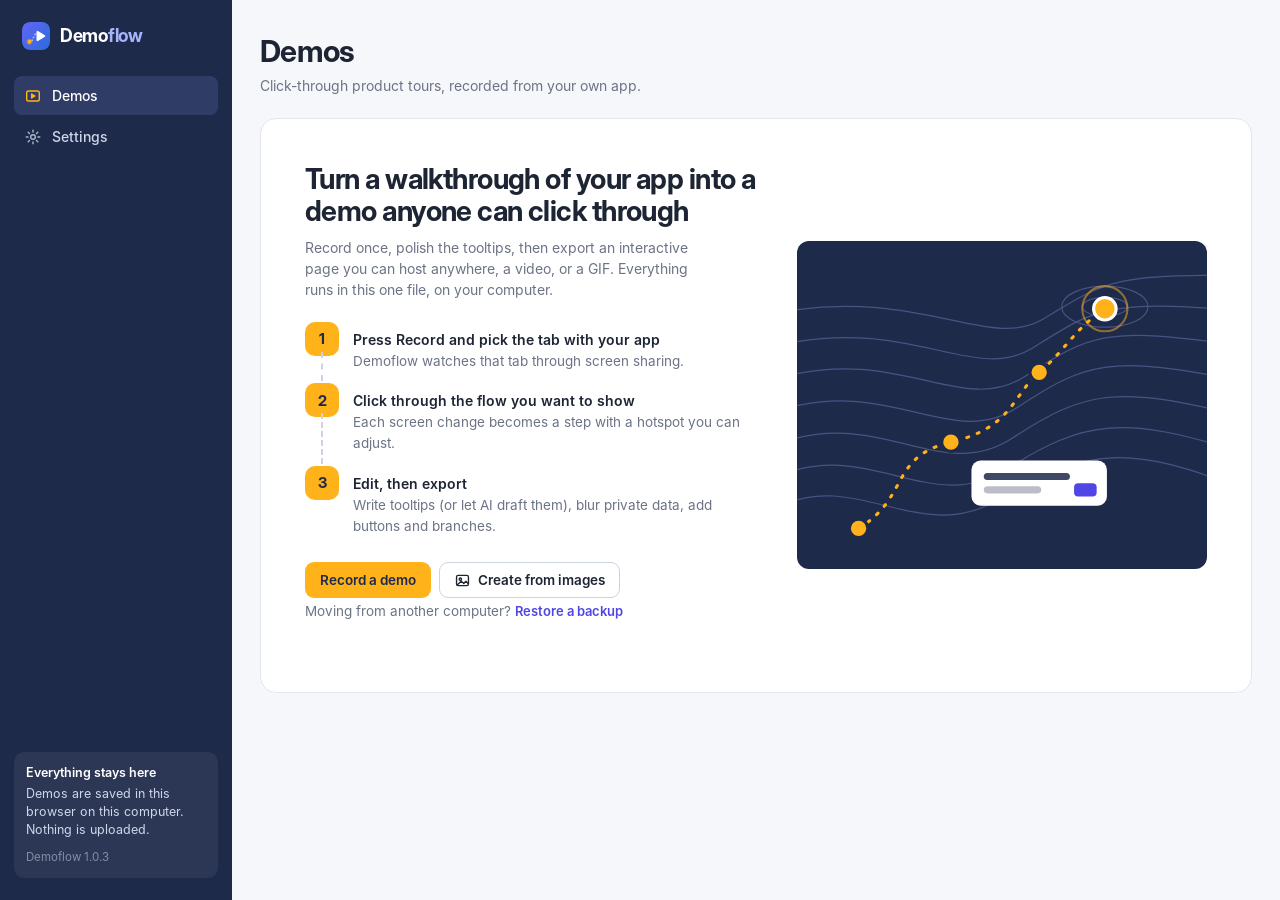
==== commit c0bedc69: "Demoflow 1.0.3: clicks become steps reliably, guided Click Helper setup, sturdier video Co-Authored-" ====
--- a/index.html
+++ b/index.html
@@ -1,5 +1,5 @@
 <!doctype html>
-<html lang="en" data-demoflow-app="1.0.2">
+<html lang="en" data-demoflow-app="1.0.3">
 <head>
 <meta charset="utf-8">
 <meta name="viewport" content="width=device-width, initial-scale=1">
@@ -9,7 +9,7 @@
 <meta name="theme-color" content="#1E2A4A">
 <script>
 (function () {
-  window.DF_VERSION = "1.0.2";
+  window.DF_VERSION = "1.0.3";
   window.DF_FEED = "https://raw.githubusercontent.com/koohrang/demoflow/main/version.json";
   document.documentElement.setAttribute('data-demoflow', '1');
   function cmp(a, b) {
@@ -723,7 +723,7 @@
 .opt-grid { grid-template-columns: repeat(auto-fit, minmax(150px, 1fr)); }
 .trigger-box { margin-top: 12px; }
 .trigger-box[hidden] { display: none; }
-.trig-grid { display: grid; grid-template-columns: 1fr 1fr; gap: 8px; margin-top: 6px; }
+.trig-grid { display: grid; grid-template-columns: repeat(auto-fit, minmax(150px, 1fr)); gap: 8px; margin-top: 6px; }
 .trig { display: grid; gap: 4px; text-align: left; padding: 10px 12px; border: 1px solid var(--line); border-radius: var(--r); background: var(--surface); cursor: pointer; font: inherit; color: var(--ink); }
 .trig strong { font-size: 13.5px; }
 .trig small { font-size: 12px; color: var(--muted); line-height: 1.35; }
@@ -732,6 +732,10 @@
 .rec-panel.rec-mini { background: none; pointer-events: none; place-items: end center; }
 .rec-panel.rec-mini .rec-card { display: none; }
 .rec-panel.rec-mini .rec-pill { display: inline-flex; align-items: center; gap: 8px; margin-bottom: 18px; padding: 8px 14px; border-radius: 999px; background: var(--navy); color: #fff; font: 600 13px/1 var(--font); box-shadow: var(--shadow-pop); pointer-events: auto; }
+.helper-setup { margin: 8px 0 4px; padding: 12px 14px; border: 1px solid var(--line, #E3E6EF); border-radius: var(--r); background: #FFFBF0; }
+.helper-setup .modal-text { margin: 0; font-size: 13px; }
+.helper-setup .setup-steps { margin: 10px 0 0; }
+.trig:disabled { opacity: .5; cursor: not-allowed; }
 
 </style>
 <script type="text/plain" id="tm-player-src">/*! Demoflow player — renders an interactive click-through demo.
@@ -2958,7 +2962,7 @@
 <noscript>Demoflow needs JavaScript. Open this file in Chrome or Edge.</noscript>
 <script>
 window.TM_LOGO = "[data-uri]";
-window.DF_EXT = {"background.js": "// Demoflow Click Helper: relays clicks from the tab you record to the Demoflow\n// tab, only while Demoflow says a recording is running. Nothing leaves the browser.\nlet state = null;\nasync function load() {\n  if (state) return state;\n  const s = await chrome.storage.session.get('df');\n  state = s.df || { bridges: [], rec: false };\n  return state;\n}\nfunction save() { return chrome.storage.session.set({ df: state }); }\n\nchrome.runtime.onMessage.addListener((m, sender) => {\n  (async () => {\n    await load();\n    const tab = sender.tab && sender.tab.id;\n    if (m.t === 'bridge') {\n      if (tab != null && !state.bridges.includes(tab)) { state.bridges.push(tab); await save(); }\n    } else if (m.t === 'recording') {\n      state.rec = !!m.on; await save();\n    } else if ((m.t === 'click' || m.t === 'type') && state.rec) {\n      for (const b of state.bridges.slice()) {\n        if (b === tab) continue;\n        chrome.tabs.sendMessage(b, { t: 'event', ev: { ...m.ev, kind: m.t } }).catch(async () => {\n          state.bridges = state.bridges.filter((x) => x !== b); await save();\n        });\n      }\n    }\n  })();\n});\n\nchrome.tabs.onRemoved.addListener(async (id) => {\n  await load();\n  if (state.bridges.includes(id)) { state.bridges = state.bridges.filter((x) => x !== id); if (!state.bridges.length) state.rec = false; await save(); }\n});\n", "helper.js": "// Runs in every tab. In the Demoflow tab it acts as a bridge; in other tabs it\n// reports clicks (position, the clicked element's name and box) to the bridge.\n(function () {\n  if (window.__demoflowHelper) return;\n  window.__demoflowHelper = true;\n  const VERSION = '1.0.0';\n  const send = (msg) => { try { chrome.runtime.sendMessage(msg).catch(() => {}); } catch (e) { /* extension reloaded */ } };\n  const isApp = () => document.documentElement && document.documentElement.hasAttribute('data-demoflow');\n\n  function bridge() {\n    const hello = () => window.postMessage({ source: 'demoflow-helper', type: 'hello', version: VERSION }, '*');\n    send({ t: 'bridge' });\n    window.addEventListener('message', (e) => {\n      if (e.source !== window || !e.data || e.data.source !== 'demoflow-app') return;\n      if (e.data.type === 'recording') send({ t: 'recording', on: !!e.data.on });\n      else if (e.data.type === 'ping') { send({ t: 'bridge' }); hello(); }\n    });\n    chrome.runtime.onMessage.addListener((m) => {\n      if (m && m.t === 'event') window.postMessage({ source: 'demoflow-helper', type: 'event', ev: m.ev }, '*');\n    });\n    hello();\n  }\n\n  const INTERACTIVE = 'a,button,input,select,textarea,summary,label,[role=button],[role=link],[role=tab],[role=menuitem],[role=option],[role=checkbox],[role=switch],[onclick],[tabindex]';\n  function describe(el) {\n    const t = el.closest(INTERACTIVE) || el;\n    const tag = t.tagName.toLowerCase();\n    const role = t.getAttribute('role') || '';\n    const type = (t.getAttribute('type') || '').toLowerCase();\n    let label = t.getAttribute('aria-label') || t.getAttribute('title') || t.getAttribute('placeholder') || t.getAttribute('alt') || '';\n    if (!label && t.labels && t.labels[0]) label = t.labels[0].innerText;\n    if (!label && tag !== 'input' && tag !== 'textarea') label = t.innerText || t.textContent || '';\n    if (!label && type === 'submit') label = t.value || 'Submit';\n    label = String(label).replace(/\\s+/g, ' ').trim().slice(0, 80);\n    let kind = 'button';\n    if (tag === 'a' || role === 'link') kind = 'link';\n    else if (type === 'checkbox' || role === 'checkbox' || role === 'switch') kind = 'checkbox';\n    else if (role === 'tab') kind = 'tab';\n    else if (role === 'menuitem' || role === 'option' || tag === 'option') kind = 'menuitem';\n    else if (tag === 'input' || tag === 'textarea' || tag === 'select') kind = 'input';\n    const r = t.getBoundingClientRect();\n    const W = innerWidth, H = innerHeight;\n    return {\n      label, kind, tag, password: type === 'password',\n      box: { x: r.left / W, y: r.top / H, w: r.width / W, h: r.height / H },\n    };\n  }\n\n  function reporter() {\n    window.addEventListener('pointerdown', (e) => {\n      if (e.button !== 0 || !e.isTrusted) return;\n      const d = describe(e.target);\n      send({ t: 'click', ev: {\n        t: Date.now(), x: e.clientX / innerWidth, y: e.clientY / innerHeight, vw: innerWidth, vh: innerHeight,\n        label: d.label, el: d.kind, tag: d.tag, box: d.box, url: location.href, title: document.title,\n      } });\n    }, true);\n    window.addEventListener('change', (e) => {\n      const el = e.target;\n      if (!el || !/^(input|textarea)$/i.test(el.tagName)) return;\n      const type = (el.type || '').toLowerCase();\n      if (/password|hidden|checkbox|radio|file/.test(type)) return;\n      const d = describe(el);\n      send({ t: 'type', ev: { t: Date.now(), value: String(el.value || '').slice(0, 60), label: d.label, box: d.box, vw: innerWidth, vh: innerHeight, url: location.href } });\n    }, true);\n  }\n\n  if (isApp()) bridge(); else reporter();\n})();\n", "icon128.png": "iVBORw0KGgoAAAANSUhEUgAAAIAAAACACAYAAADDPmHLAAAQAElEQVR4Acy8C9zuaV3We/3emVlzYE4cBhduGUBFMUHNiDBRswIVlYOJUsghypkhTbO2VjvztLPcVkYKomTbLHfurX0q0q2ieCAt1EJASBRS5CDOec1izjNrvXff7+++/8/zrplRGA7Kvf7P/7qv63f9Dvf/eda73vWugYN8iNdzr7r5oc+78uRf+7IrT7z4uVee+MEvu+LGV4Kv5fUOtNuec8WNAxxH8TlXnhh/6cobRyNx938R/pfQ/yLc/fZ69hU3DPfPvvKG8Ww8X3oEv/SqG8eXwNUar7phPAv+JWfg9eNZ8C++co9fDP8L8A3/wlXXD7n4RVdeNzb8IvRnwjd8JvwZ8KP4dPgzrrpu7PHa8XT4067a4W1Pu+q6d3zhlde+9ukvuvaVX3DVNT/4tKuuffEXXnnNX3vmVVc/9EP89uRD8gF4Lm/6c684+RXPveLEz9c49XtjHL60kq/mMM+pqqeMkU8dycPh58MzEFKVwa8NKxvHxVW8ZpzNuqiRbHmZjrDaJ6fuXg19otoYFmHu9GFTNRGhjVB83QGOSiFsCYEN42qOD9QodH/9nGdyjM1F+qhHhKfOx//wqvrUw5GnVOo5VPvqVL30VA5+7wuuuvbnP/9D+GH4oH4Ann/liec974oTr65x+prk8CUc6rN4WAccJqCnbaxiuwTf/CqE5jwUsDIxjemF3LjdeGhEZTwudvKAcVGveSNChUe+4QgyZCStj1StfmJY4hB5eeljAGQKEVjc0HYgz5FYx/vEsEhDXRuBSQql57sXLxQv8oX0b9DPKj4Md6Wu+fyrrn01H4Yvm6EPzv3gg1Hm+V9+4mnPu/LEGznsD6TqM30oVT6r+bD2nG7qAD4eBRuM/TAWVnn4lYcDyl0fr3URZbd82ZB+08lmoAoDHxdAW8eA4IcHh29aLYyLA3Q/EJkCiAXoJ6AcEBWwDoHmA47P/[base64]/0Qy7vPH2rAWlEjQjUAXYX8pY35zY+yK7HjXH4Y0+96tpf/Lyrrvn0nf/92LxfH4Arrhjn8OX+JYenx2s4xxNHn9ZpR5iOM090aJ4RPGk9SRWHWH5cCpQYU2cXyoQlePiNIxlNzO/ddITVvsCpy72jyN230JGlzdN89TsSoCzxkV5CMX2j86JqAALuzksn6MzTv/H2kd9IvnpEBBN23AZo8L5v80h8ddg8NzYYVLHuIArP+HTufAiu/q5nPetNxxDv93W/PwDPv+Kmj7kzJ1/DrF/RZ3F4NruH0rMxtMg4+EKYqaegr4qxDXR8pPilnsb0WuHee/NNLjf207ewJeoZT+vcMY6wGkcIQ0ay484nB8PC0P2Iw9I+BOQ5N/qcL4uTRzwYhSp5ejV35wZ0rmof/RaP/Oj8zVUzV9Gm41LyrC9vRGvc9KSqvvLmBz/kF77gymsfnfu57tcH4AVXnHjGqLye1n+CruuT77RDujgTcPiaciKGhTCANLJbWMXD68MZHIZlCXlZazQuXwdUNk7QfsLMZI5MlzZ2hJPGwZ28KUQj7YFhGJ5ggCch0Dawy4L9IQA1Cr65YU5x8mTyJAhUTfHLeOCdF/p3wbB0qG6IxNV9d77CMGDkzcDiwgiBnrdSTzhd47Wfd+W1X5z3YW2W9+kD8IIXjPOef8WJl4yq/0C3C+dZbL6GQujZduhwCRQ7vshHCkTgTh4PoVD6oaIMXmmeM5bxakXHzAs+KgLy9OooRtGwaP/p8z5SpX+EDd2TRmjIawHsfmDPCcpnHKP586ArTD3ksJSx02gKvunyzqeAPEcwLuuJ24sEfQAKdToOrrwq+hGBznHha5Dm6BeNOvyRz7uKPxK+5p3na31vr/f6AfBL/jh2039P1Vd4yIQh3Bxt3jyskU0OpxgoVXu/h4uccSvoIIArDTOe3TI/y59UeLq8vBuB05e7VaaO3BxUIAzQh03VRAQKjEB5dqNpFyARWwxsGBfGfhNBEg1jJ08/O2VY0jwJgueo0C+sM3g7ESd2Xdjuatk8N0W7QRWAPnr0ozI3jI08OJyXNks3P1958+3HfvnJ78MfCe/1AzCSf5SqT7SZTRwHTjMiCsDk6bUNg2HxQbinhTMchsrENKYXcuN2mw9RNrjh74dQ7LnoazyN8p4qIayOnFZ2nHwbELBaRDfEMSbg7nztI1sMS2z/TGhKgki0j0m6CVKmHETpx06h50ERA6aX8exYWDPOxjz77RCtuUgbwYbDjXyEMHOMBN1zBIF6jzs4OPw/817WH/gBeMEVN/0daj2ri4ahPTUC3TJhNt1zujkEoIFoJrIjgaGg1OnDhTXgHoItedz7Gn1fvmyob0a6H545l5vgIt5h/Dsc6PKRXszPGKTD7QdggBMlQDgBw6paeSCVW3b+kCcqmz55J3gqKHlr13mE9ANcnUF0QySuyY7kMUhRaX++AaPawFwL2WJLGGRDD1JFHQV8NPrSp1x19d/JH7B+3w/Ac7/85OeMyrc6RNWsNpsxBdwek1OdsByZGYgjdR6IwH0OVZmIwGze5eL+tctrB3HQvHbQYFbnISBAiaLUnveu+UjVzGeDbyY4Z4i3AHY/sOcE5TihIzF/JQgV6iGHNfnaCBQs0YA+eBrDMiKQD+wuZD8cABKF7bfLG6lafgwDR5UbdkJzbvaTN+JfOMsQSL71KS+69vNw3ud1nx+AF3z5iU85OBg/TC3iR4uu5gTStUe2mQIftKja++WRM00VOhh82Bo8fG8UeB31pwOtkCWSSF/u8PSC4qKuYRR5UHwTq9T3Aeh8U8NSplD7CWxIJGmOAfTDJFgv+uncPKzmIn3UMZCVaNjxVmIdbvv+El8dnvmJBYd3skfCzr6o5CVQcNOhBHruGUgVdRTQMWKwK/7KQcbhD/[base64]/uhE/V56AGdGHyJ3DvG5iDX4BUM86EYUFl5YdlPIB9wHNzU0caOMDJ+NtW8A22Yc8ILC0C480MAe8Qu2xwDSOKS5bKxeBLqjLDwiYXQc8N17jgWudBxNvqB2X/LAxU6rwfCAVYDGWygMKpJ6dMc7DxwvvlYDLRf4/R3eULh32ie8qJrnuH26OuMD8CznjXOOqzDf0jNmc1mFvfhktZc3IWZgWZI+ug9A8HPUy3RoYzzSvOcsXZ5+GN8IYWg1kkvu9C+o9ga5dPnfaRK/wibjjdCU9EQsfs1JwDK1TkIcfJ7XhFKoGlIn/a5kdOBdNII6IPnCMbV87hZLxL8MAAI5HUcXHlV9CUCndXgNMie2x4/Bebc+B2wfUnAjc4C04/dTbh9k+8xm911xgfgAQ++6blJPWorvmveVcMa9mg5VB0oVfshPFzkdK+ggwCuNMx4dsv8LH9SYUBe3o3A6cvdKlNHbg4qEAbow6ZqIgIFRqDMOZp2ARKxxcCGcWHcnRcjlDt5+tlNjrG5SB/1iPfk5CExwLx3o97OW4fNc2PBQRXdo+POgcrcUDby4LBMz6FtbapWHXydAG7PVz9p6aVv5QGffNODr+Y97kjfdh8Af9p3eFjf4DjpJOwgZ83k6WVx5W6K4pBVdsefQh7cJ4ad/rA2ZNuXw5LFfvDCPxux56Ke8TTKe6qEBHXktLLj5NuAgNUiuiGOMQHnnCGNwOKwxVc+xi6z0Pjk7NwIzFnGQSj3ASOfXdillzw7FpZzA1wjcT79jcnkSYpxkiCvjTCaO3+MOweG5gjSNCcvrMGrfaCXhuYGqFf5+3/mBW87z5Cv3Qfg9LGbriL8KIvxLi4gieQ9JwWOGg17ZOcQHKrKw8vDGtpQ2ZLHva/R9+XLhnSfTjYDVRjtVDbds4TIHgeM/CmYENoz7tAGT0JihwlsGFbVygM1Cv0m6afh5BqNivgFCrYPNIIdN/2IyYUZ39iG5usjg0GK/PkmktEc3z6MuHHyWq8WquQIUA4aKDA5ZRJ02BFESFJFHpOy++izzz+f9zq9dh+ASj0b1yqG2SomNXZvwzNOqsMXiMBd/0jxSx2hW6V5zljGq5XBnTychQ+S2C9zdbToSzyNCeGopPlI1cxnoyuNIwnxFsDuB/acoDysRvPXUxOKRJHwZqedBQEKFoHO0wdPY1hGBOcBtwvZDwOAQh377fJGqpYfw8BR5Yad0JybA8kb8S+cZeShThwwWT4ATp0IC0koDHP+PJtQX/[base64]/mjfpE3c9p5VlKqLfxjlo+rMZhGDKSHV/9Oi+JSDjE4wL74YI9Nyg3NPnKJ8E5q+QdnWG3BkDnqvbZgGPzECNfmF7kg8WrLzbm9V6f9XeIeg8OtXAoi2tE3vNudRAmbwEf/QYQFhhlEbodoP3wifo1gGjFOn367qex5adE3pNnVBfBBFpk8qSLh4VANGlkt7DKovKwhmEOwdY6gNfwluUDt9PuHhIPW/vGodPVieTtcKDLR1fczwmfBYJBGdSXhPl6ILAfBmh/ofuRJ06epHkSBKqm+GU88M4LdbtgWDpUN0Ticv7sfIVhwMibgcWFoW3OG3lSpS9h00KVfPra2OUm73LysHbIRmqec4IUitDnICZW6hlsc/Ccv37Dxfg+exazGXKRYo9GNkg+POgMBB9JJXYiMp40zxlrl4c/xhd2BlPN6s0C7Whqz3vXfKRq9mWzfPCRhHgLYPcD7/mwJtc/Exy7SBTDEgtsHzgfEt0N6FsN1AOPq+dxs14UMA4g0KfjIP7WmxPC0Cq8++346ie3L3HPE3C2d/40nXz6sbuJq/1sul/0d6dlxyklTt/P9j8jOzi44+ynkn0ML/JI9xpsl7dqFREts7CC3hwvV/GyKTK70z+HpwAAEABJREFUeVkmy59MR1jtk3PIvcoUJDQHsTGjd/rosw6oYgAKbEZUEjtMYEPUpDk+kA5SppbLxuJJzA8Ln/MVwoDmDN4K6sTtYSPMq2XmpUNSNBjeYSMu/ajMDWMjDw7npc3SO5CqVQfaAdC5IloOjEtf8ylUrTyM+qH7/uyQvSdVx2687EF/9qDq8DGQ7hHWNswmOGQVxQ2E4mAtTGN6ITdut27epKej6cSWqGc8jSjFswLSOIIMG8mOz74hgIouT0I8LnDOCXGQxWEUJsM8dRKEWmh8cnZuBCbtOAjlPnDTj13YpZc8OxZWnwekYWI//Y3J5Emqo0FeG4H66vbfIfXlEZOQICVsAhwYmWsFPL/[base64]/HGy8p3EkId4C2P1AH5a6PKxGCjYScM5aSHiz086CAAWLwM4Pj/64jIDWA3YXsg8XQKJOx8HOG6lyfkIYhgDfGk+OOAdDRiHe/cHZnvwpO2BiHfwAnECEhSQUhs4XicmR2eHjXrycF0Ae/A3g4PhBahynZshBBGjeRcSwGkeqGEaHVZR5dbHFoUaDERxJDIg2F+E04k48vaC4qGsYRR4U+1ep7wPQ+ZDCUqZQ+wlsSCRpjgG0s2C96Kdz87Cai/RRx0BWomHHW4l1uO37S3x1eOYnFhzeyR4JO/[base64]/[base64]/[base64]/jG6LaH6As9RMocyahnHnynk/eA5EvYpggb/s+j/[base64]/Yc4LysBrbPxMcu0gQCW922hkHKFgEOk8fPI1hGRGcB9wu5Hk+BerYb5c3UrX87UvzrfFI4KExO+MOpn/hLEO+YeKTax+Rdp1OH9zRMRSR/fyBlYG4dMFwuVMGEZw/[base64]/0GEBbYPhG6HaD98In6NYBo1QlsuKY6+0KZchDVN6S8QPsTqSo4F4gajJl/CyAosQwxWQezVpsxzIdiEZUjTXjYU1WnCtAcjHk7HDDy8McFdj+QAImIJEpDYMMeqPmIukYoslw2Wh5hmQ8oyCv0wxkTwB3XAxfmuawjA03MygN9UzqvB8IDVgNGNlDYzKsiDzlg54H9JuKTB9x458nN3iEbeBV1nA+kcoT9nDTAxj2ALjN4BT7z3Jkndr/AuuFRTPpvAcR2RZZHqV8m19xxv0dxpnIIAp0PbWSKRjntMvlI1cpvTBD6mcQGIxG7X3MEUK7eRvN6QOp0eGJYythpR0DOBPLOp8B8ePjRA4/LeuL2IkHfJ37MOfmiJ5+fJ3zSubitN/OqRMztS6rcEBcSuO0X74HwL6RQGzY6+fST7iauOS8UQ2XliwTlyOyMBxW0YMAVcP7MCED+0uNiXqYLIEsq4XuA9CruneyGvZfm4G49BlqhpAinOXe4boZAbg6qEAYYgk3VRIQ2QnlPNyMqidgSAhvG1RwfSKJh+sllY3GM5gMKzluh3734UOE1cXvYCH1demHlxX/3Qfm//vdL88IvujDf8KJL8kP/[base64]//toH5mMvP1u6e138gOoPw8u+4UH5uEeePasU4VWg68N7vh3Sz8Hs0z55YOF8vNoHeulrrpGwHGfXE/EU2I3Z66pGd/gJFHHnQOZC93mpgwghDAMqc4FdH+R7AIugQ7j3RQmQoWca96nsmjCk9i6CE4M91ntAXtvFgT5RmwZn6rwugApSLiGwYVhVKw90QqH766fh5BqNiviFiKN3RrDjliOxm/fJ511X8qVPvTDHLzsrv9+6/[base64]/3fctD8uc/[base64]/[base64]/dhz8t1//8H5K190UY6dTX/mnm2dJ3QNc/KyH2F2cDbNQYT9OeXkoZWZUvZCNbojnQZF/Oj8oa+8qnByge1eNGD3EcmP8X6QxVeAWJRbbG4aLk07TgzzVI3jB5qD0bfDAaMO/[base64]/6xT8A7sue+BBvvGqS/MPvvLSuF/j9HzdzwPQYp6P42OoMHfrIDE5MjvjIQp2HFwB518RwDzOkbX6PAmQXrXydojfehisU1V8BeAmSXDdswnmvUoxejUHwyLMfRatmojQRmgffnLuJLafwIaoSXMKgiRKmUIuG4snMT8sfM5bCAOaM3grqBO3h40wr5aZkw5J0WB4z8lb3v+vALnHevwfOzf/kq8GX/q5D8gBXx3ifAMTyB2679/ncIyeh3HE5gkgYzP9hWIZhOiMvB9kdms7b8uF3AnkK9gfrC0Prp8RdWHqdkUWl0F5o3y2JBd1BBlxJNjnIcineAigosuTEI8LtBlhCuFY3BCfkoSAcTaTZuVnZ58bOROUcRDKfcDwswu79JJnx8JyToBrJPbT35jI80Fc556TvPDpF+blfH/wuI/hm8RyfPrSY39O+TanBoJcU8XvfM1Hil/3NX9V4eAChgACwc5zRGku0mf3/oxUEVicDwDBI83iIohlFmmeTB4W/gGgeJhaqEJCZm0MhUaDhA4AABAASURBVAIEpFxCYMOwqqyDAfS4Qh9SP/NMrtGoiF+ISB5oBDtuOUF28z75vOtSPZLHIEW+8xtx7sYP8u3hH3F2/unfenD+9gsuyaUX8S/vzufBQKHPS8/GmnMCRBGZb96PzN0ROPMb2+ZfdH8MDl7kT70oPGArr+kIAv7BvwVQtGRhMRUhNuRwhxJFqT3vXfORKoriYOM9jSMJ8RZAh8RGGoHFw1IPgcZQp8MTCTNcUDPzBAqSjo6RSD+0RoKg91ivN+tGgj4AgbyOg6GP9ZoTmgY2H5rrzz3hvHz/N12WL/yMC47MH6agseOEY/KCMdUUnBvD4jOSnte43ATPEeX0Qj6ah33ms1Gvwr/S/XBUFd8DxOZ7lRokIXK1KStp8TQfqVIf6YURug6Hokwh5GBET8S4MPabDtpZmFw22jbaJ2eDoYcP/aCBG6nI24k6sevAdlfLlY/8iIM8/c9ekCuedWGe+ecu4Ee6/sSPfAYszAD3D+114QWVr/qLF+dlf/fBeeRHntXNPBfH6Ofdc7TKXChFYM5VqB4EfQqLC+o8DWHZqvMQeE4+j2rbEY5gGcK8L3wFIJ7AepjQJAmUEZJoZienzRGOb1WhNLo80R+XecQ7D1R3GEN0TQhMPvOqJoa17LTrynQfKX5NPzJK5AvTi3ywePXFZp4n/TP+p37mBfmo42fl2DmV/+0jzsqTP/2CPO2zz8s58JGE9vnDWo++/Jx87//xkHzFsy7Oeefu597mFSvqTuZUIAO2DqoERE0qc4H9fESfi/F+kNZJqgyQAS6534Yg8z1AeKrDPakD0nTyphTZ4UCXj/ZZhZoAnGIUCAZ4EgI2E6e+8tDpsOSZNw+nmoQ6qCD+BCqibHko+tMLHdz4ZNTpzcx72mc/IH5TVub1QCaM+LP9T/o4vlurzY/+h3T5t4NnfvYF+QH+WPjsP3FeP54wX1gFzvMUzINwjjV3v8mqOw7xGkmZp+5zAvfc81GnjiJJcBsfEIIR5N65ILWMRd4RzA5VxTBGGjGKFiCuHNAhkUkjsLh6fyoIGA8CM3KnHrawJl8bgYKkk6YBHzxkOIcYl/XE7UWCcQBl5JEfdXYu5se2WXlVMwKN69GP4AOwa6zyh/t6MD+B/Pq/cmn+2dc8KMcfsn4vrnPyABPm9TzZVvMopxfH6fgOeU59HpA6VeB8fDzHzLwjPOQd8MKaXp3LTgQ6Kbh806osZnaYbQRKfEC4BAp1HoENiUSj+SKJDUeHxj77mx8WgvEK/aA5g9tIcWLXlW6vls1zU3koP5wpYtYD7jXvqdPT1/Nq+CN6fdKjj+VffcND8/wvuDDnnD0nTjjHPQbbztvyZtt8PCcOCFt5cP1t45hQw5ZtbJ74twDu5Vuz4YjBVlqXHymKTcNuiOa4EToPjHmiMZGAw4RA04VhTb42Ah+HMg5CudN/x0uJF/P0ndu6tjeZSRL7kXni5qXC49qnt+0tbz+Fi/qbrueP6HXO2cnz+CfpH/jGh+RTPn7+l0hVazBgMNdGI98/uIRAP1+RE1W1YeqJ4X7Ts5fhVsz8WwA5xhDD4uF2TBzoEwnw0OAljBBgk4jOEppuGFbVygM1Cv12mE/DyTUaFfELEakPGsGOW06Q3bxPPu+6VI/kMUiR/5bfuTu/e81pDMspFF7w9jtH3vzbdyUMgj0fLuv4g8/Od3z1g/JNf/WBeeBFDntkfObuOcEK5wUD+sZNjlD674mJNh8fxxXgGNnxPcAyJzFIOhvvA04TTGy8o8NHkpnb6Cev83yK6PKwGgk0kjDDK7/jQQ2NLAjQgXTOIscHDw6ZGJf1xO1Fgh8qAAVnx8HOG6mqvOLnbstb37F+1g+37B13jfy7n74td91t2khmgXw4rc/6VH528Pcvy8P5W4tj92zM6XmdV1QXw0as4rlxnOgDq9yQKcCn7gbNNwSB7wFW0qYh+qZVqe/N0PXmaOS1K6pPjgAEo/mibyt05hGeQ6pibC6Sz7tSESfXMfnqT5zIrONme3XYPDdF2qAK0H50Dnl4mPzkL96eH/hPt+Tnf+X2/Pgv3J7v/4+35KabD6lnoZnn7sPtdfEDDvKdf+shediDz8o6GDDPFR6sz5npOccgPnVkeFNQnechYAS2QKPvR38FMAkbovdB7VmMTT/KxpGEInGB3RykS9TlcfHQQ8HJrRPoxLA6DHYe6BAV4zaY/SPvzpW5iLPZGGGi029G7IcyUaN+4q1HOe+5ZeSN//Pu/M933p1T/aeCcbPFXeV8uK1LLzzI5z9p/QSRMX1eHqif7+58BuY5+vkumoXYeNzEOdwuD2Nh4O8ePKyOiQNpIl6eDryEEQJsEpFcUF+Srp6IW3GNU555Dj15EuuFhUAUSp315nUein4cXDpUN0Ti6v47nwUHjDozQIJcGCHA4dPLcJU+KGigSo4P6cP1ejzfFBYH2T1fDrJxZI7B/HWP88K3x0o04Zw4AM7bAdnwm0DCmH3oVVtQTHBTPAlxc0SHwEb2ymMY9TYSMG7ClKmDLazJ10agYJc1QAH75wjGZT1xe5GgD0ChcMfBlVdFPyJQqidVOK0vJHDHxi9vHf/CfDgv5/VEnKefrwivcn4GN+6xQOQE9FgTCYS1hM7vABq4vgKMVFlsqPqU4MLGkXdF9ckRAI1dlHwypMxAHuF+sxox7pB8HBVRXRywiShcgxfVeujezlvLm680kAdQT4NzoPZn0YA8bCzjeGLWpmrV2SXkw3a97jfvzG7uMLcHcX5wGx965NzLHtYWAH0/SEfkQZrIc1vfAxwpSjia8aRNCKAPE5mnTWBxIouvfBKYibu8oz0U9ulDcojCIUIZYcDwswu79JJnx8La/BRKGKR5YzJ58jGXn53P/Yzz82mffG6Or2+c9GFjjoGP7B6Q+mLEJBry4bmuPXE6P/SqW9f8zMtzqioPEufmVALxJHsZbkQbiL/fvzaERR1kNll/C1iMh4J3JlOMXukcwwQIww0IFiGATpsIPuwQFidPJk+CgDvFL+MI6by+G2HTDVUnn3e5Mfp1vBAGVeA9EDHwaX/m/Hzek87v/2HH4z/xWJ71lAvy5E87L2fzkzXCCf05GLDyKDO55UY+HNeJm0/nq77jBv7GcjrFL99EgLGZt9bcjUwP+nj6mNC4QajivGCI93M/A+NPAi2miSzNUM3miDZFtls2HpZ6CDSGfPJqIWGGDCwzT6BgifPdgJGAw3vAuKwnbi8SHBpAwdlxEH/rzZPHP/ZYHvGR/CgNTuEQbnjMo87Jp3/KuZPbl3jPC7YBXHI+3NarX3dH/uo/uj7vvoGfYTgnA1fN59zn4zFU8WTAjU9U4DQeDKHPC5KOOPPJYj8vvgdgg7lrgTDeNO64mhLYEDVpThNQo9BN9NOleVjNRZqqR5y885pTB0kudB0326vD5rmx4CBL98CBzmCo+eSPP5YZUCcO9Bzg4/g5O85UcccfExb6IZJL82GyruYN/xsvvj7f8H0ncv1N/s73PBxkzQ/M31yco59XY9J6WL1Zfp57iFMhR5FotsX3AGxJ6ofQZjkpCMhuYnI3Cws9BCb3oQY6MawOgz0l6EOuGJ9t5ZE7HJhexMHi1Reb6ZORZz/9jWiNU/e/6T/f/6kW1HIN5vcmwZoD/qDreSWt0w/ExvmS9CZ/pOsufqP/65+4JV/2zdfmdW+9m8fngMzJVFUM2A8WPmXiBhh/x9kgbecUy4O1PPMIk9D3mc/2YNbGVTCgcxpXUhuIgRYNaBWh3yTyxMn1GRXJFyJSUANvYm2c2HKiEofPO2pvVh5+p+08HwK+yfVhLASAu3Js07alv/u60/zgB0PzifMc5pOFjsrmj+56w1vvzAu+5dr8yx99T+4+7UAjxa/9nCNQzrdhIufBpc8blhuEqvXcivPBcwbq48WFzSjfA1BTUzPNPD2DdIv6NsTkFCduQCgMYlhige0D+0MhGtC3GqgHHheNbO+2XxQwDkCJdBzE33pzQhhahd/Il8kbTvJjXWX1DkAWvvGt8x98ZnvnT0jz6bABmI+0/FEs5/6W//tEvvrFN+Z3r+dLAIPN582cDFwFrnMw5j3mZmIGbz/b+dz1bwmK8gRbtrX5lyvrewDCuGySXVME5Mmxo/O4pIwml43FMWIfgEK/WaH5vXg7UCduwyDMq2Xz3FhwUGX20aAfdTsrOJAr//Fnb8u7+Fe/OT/SlPNb/Nj3N9/Ov/gYING5LCgVcSacq3n+8Nbpw+Tf//yt+bJvujY/89/vmOdgDjYpfnnOwMViLOeDGk4QdjysLQBu5/OJ6dvQx4Gzryqfb295H7M+AIWVqsTcxGSbx4UeApOTTLXKxF1424AO0fEuTzlwzwuHF/nAxtjiorAbdrHfDhGbi9aL4bURRm67Y+Q//Myt+U8/f1te++t39v/S59U82Ff9kg83MaGPEZZtaCyHUQAB3vs/hNtb3nF3vvwfXZd//sMnczv/KskAmfM5h89lQBnIAde5gXu/+cZDtojB96dSCIigsjsfo2i8cQm+T/IDvKs4zQcSxbinSo4AWlXopO4xiKvibC7iFyKO3ukgTEs5Ert5n3zedakeyWP6sg5oxAGLTVM2jTtOnoUY8O3vPpX/+vq78mP/+ba84S135U4eMDLpGLY8kVzKz2k0yD/Er1tuG/lnP3QyV3zb9fnt3z1F+zU3OwbkLt/mvCcyHHM7sOMSTdwgVJEHhvjR92fyRAyrSh+bJRSof/5vA4uATxXcfVKakyRqpmstxO3MMHYd900czWc+eQ6FMrAEjIshksNceuz6fPTFb84nP+Q1+ZOX/VyedPyneL0yT3joq/PJD34Nsd/IxXgOyhFJrMxq5ttvx4ltvJG+C1fCnBP/5NQhLu1Ap88J2X7Irp/65dvzHL7cv+IXb2MM+jGAJ+vjoITN5M7PGMa1oRvO4hMJYJnz65drUJRHW7Y13w/OjYCLNP3yga/4I4AmPJMEjAvsJFCbMLmMJKqM9snZYOjhQ3No4EYq8naiiiPHz397v8mf9OD/lo96wO/kknNuynln35GDOsXrMOeddVsuOXaC2NvyKXiecNmr87Dz3zmHLqrOQeGJbZqmA6minwJ0GvD79ODKAeNqHxuQe6rI0yf5IL/ecc2pfMU/vj7/8Aduyslb+YOfx1ChnwPZFyx6zuc7deQ5PoGpcw7z5HhzxOBzDzqOHEXs2VYVdRdRr5L3jlOPHMxulGCY9omaRKoKVSSZg6E52HmgQ1T7pkEeOeVFfQ857+o8/qH/OR93yf/[base64]/Nxl/5azud3Ny5FDiNsvqKdkQ2JcRoYPnQ25591ax5DjQede00uesBB/Fn/F/yZC/In/9g5ueRCP8PTR0JoD0xOmcnDog5q0nMKq3/zjuSDsf4b34Q+ly/3/88rb+HnD6si5Sv0cyD7gXvu8dtwr7l5nGm7ZdxkpIo6HSDvXoixeHFhM+qOV1L8mh+GlZ+Z398DEIM5BEGGC4LQSchhTb42AuVLNKAfniMYlm/+Yx74+pxVp2FcJDgEAKGwU648BkjgqGAzKE4F4IAaT7r89Xnh55zME/nXvkfxs/8nfsp5ed4XXpiPe+Q5WwIPkXT8W1k/1NIOBFvPC2Ko7M9L6AO6rrnxdL7+e0/ka19yY67n5xJdrGYf2tCNg3g++4soVfbHqW+GTUj74RPdBF3UP5F0RHm0ZVue1/1ycWx3pJNQ7ZSTh6mq+COAWyeB2gTfJL3i5MnkSRBazyySM7jFwxp5wNnv4Uv+r6Vgu6vD5vUmF519Io+86K351Mv+C6//mkde+JZcfM5Nc2gSey6SfWZn8289n/oJx/LQs96Qsw9vyla4DpLP/dPn52GXncURR+v6t3icD1kMq2rrPxE684i9P5f/edkP/dQtef43X5dffAN/vFFk19++oY9CNxqwPfd8HJPzJivMhndhAASAtWGHwecedBzoYak3Yz+vKurPLedKquT4sqH+AQOZy6+fuhhiJMho3DFLoynwzI1A2ULpYe7FC4WL3MdcyhvF71pYX5ufQrno2Mk87+Nfkhc99tvzJR/7/fnzH/Vj/XKv9vyPfykfjvkmUyqcIY/kd/yxY8WPLk/ngadfnxwaSRgnoe38R5/suOeAwfER92HLJ3o+dBLnHYPB+/l602/dnb/yrdfl5fx5f8fdI87ZJSjXfUAGiIHJ6cvAVQQcEByJYZ5/kr0MN0L25gOrDWFRZ4YxQLm6vkh9gPs0+Nw7DyXkq8rFsA7CEFYRNKdkI5PjaC7SVIg4eqeTMKXlSOy8H3/AO3LBObcspkt15j36kl/PX37Md+b4Be9WvM+XsRd+wnflYy/+9dCOh5FcctHBLETDcw5vzgXj7TvejdB5RtMflhyIBwGrZv/JR0Ofl5j4Nn6GwPZ9um665TDf9q9vyl//p9fnHVef6vlM7P69SYpfkxdz0q/5MID/npgQxgdoD4t5Faq2uWUrzwPvfHi5qvSx6ULhLsfPzvOFdU9E4jdUT4kZb2kGDSjXtgFNls9PGn6H0E8sYFwMUfyV7hF8WZcqb3mO/8iL35pnfvQP8te92zv8B93OO+v2/AW8H33Rb8Y6/d/w9wCJ/KJTbwHutmzzd/gGEnc+AH0eRB7WnIO5PRiZRgvsYxB/02/dxf0Pvkz9Uf4u/9xvvC6v/CXOwHm7Tq080D6z7Ahhyo+4Ua+yfxJ9LbtJNj6RQFg2Q5jzL1/zcM9uzTjHRcE1P1zsux9OMY3c6Z+1ugsJZ/xroGY9W3AiQ3OMWkWiYcfbQcmJDnPZeVfn2MF6mC3P/HN5Q596+b/De/+upz783+e8g1vztnedyqlTFCzygbPqzpx3OP9qeOI9h3nz7/BhIOR889lpDHT2Z8fUA+7DGnF53mCT/eCP35J3+w8yBu7j9Vu/e3f+2rdfn+/4tydzy+2H09GNqGcB6tCAcvRT5zn5PFo+yhEWnW/WUW5V8ggk4DYfHeBh0Ug/u+2qot8iREmT945xRrDv0cZ4B6/W2fC3gKSKJEhYegz2EHLSK8anoYeSowdML+Jg8brk2I1Rnr6wyKP+5zz8FbnwnJvh9++68NjN+ZyH/2huue0w/+1/zB/vWt/2x8aJnLz5MP+u/5u5VXfYj0cmIvkmhIQdJjAmxRaWAOM799P5qn9yY/xZPfLueg8/wPnOH35P/uq3Xp/fPPK/MDKPQtNHga4vOhjnnXw9F3g/T9CxgKbm73lXRAcxmF9tsAV1kN1ZXjSvcQnjCHZec/IwyY+mU54oSsW/BfCwoFNsN0w8mqy5EAcjqQ/2XhP3zZP++37Lm69ybt2Wxzzw10x4v16fQK5fQXyzf+FX78hb+N1+zYnT+c233pAf/ulbcyv/GMRgu7ltUrX6g55Q2M/JgByHu2kzj51fSV70bTfkq//pDfmef39z/t7Lbswzvvba/Af+5c6avilnoowXhYr8jnejAaO/71LR/V5IDrqN2w6NG4Qq8sAQ73kXTo4Rzj3YdLGdQmXl7ZC+y9F1cHoVN8cJPsP9FSAsRYN8BGEzWd6HwjyL7Ju0iSlGb9aNhHPPvh23nAhxK11y7gmFD+h1yTFqUP/uU+l/TPnVX7+LPxZuy618OUamDf3oMOeFcrpiksmdO7AyEJduGMd1p7zHN/Ld/Q+/6pa85k13UWXq5oTzyICmoUA/[base64]/dePc30QlBohjnVUX9uTWaKrmODc0eIY0+o53eJ5e6m+g5+itASzJ0hyjSRShNBmwrXkq85EHPbm1+24eh9picGmfvfO/v5tTps9PdBxXciGw5ZQz4sMOaWMgaQLRqAxuuqTqdu4nG7zm/vKrI4AJ0b7TL+bzQrRAC3VfkiVUR6Pjqv2gWzrAVyd58YLWBfiDUDYYFS3AulaPYefSNeQn32Tcsu3S/jlsOpSaqH+CeIRghqMlzpw0vcTnV2M375POuS3Xm3X36XAQjZK6hr73tYRo+oNc1dzyMN5USlOUeBs2dh/Ri7rCqZv+ADNBw9CGFvDXVOgWCeQSmTz4d/WYS2yOEax3H8mTRTzs7Byuw/UVY4xlIMtzGjjfTplBFnQ6Qdy9ceUL72NBn3lcefM6/8glunC1R9NlQCidvceedPwkkZFKP5PDY5GkMy4hAMrC7kPUBSFRlyDtPn8deZXLuufX0Rbn11IXo799l7q13XxTG2U7TeNfpYzx7O0B5eIXBQ2lUlSPHNfn0TY5SG2ejkfk9T6gTV/MESC9sHV+oPrnPZeADB07jYJWbPY+0ny9ao36MHUADlbFJ+jXP45whCmoIyLyF0v0bk6rKtqwa6IyromwctELw8xWAIXbFMCIarEwdhYtk76s523m1vPmKtLHeaAOTc+dNSl5//Z+aOe/H/XXXkWshc52vy1duOXVxqvb9PSyU02hgHHYhTwbIqDD9RWAep9CmY3vYZiIC6guWrToPnUb6C6OYjSNYF8q59c385nj1EYjovMGPAx7W8rPbrirnnYxoquS94zwjplun0cZYB6/J2bRj4gwTcWMd8GAmUxSiTR6SNkwv4iCp3LnYzDh7xojFFl53+0fkKO9h8L/m6s/MjXdclvu7brzzwfkv13xWP6POdU7q+dCvud0/FroDz3Qhpkrt/FOVuptYxO9r/qoimwts96LYZ3145xnvOdZzgWNIwCU3jX4KIcPZhP7L4PzVBkRQ2Z2PUdx490M4ip3XxtXffDxedul+xot+R1BdJWy6P3hQsQhpEIM7bjWTwX1zCNccbuWRz+m4wwmcuOuy3Hw3vzPbZ12qAqfHOfnJdz4N9f5dP/6OL8phzg4N0qvnTP/uf8/dlyTNR8N+zoFO3ySViemdd+bsc20R+MAffPdCRC/CRb4PLfbDt+crr44iSXDbtB3aeQhV9ANDvOc9AzHCuQebriRTKLD9O6Tfckw9vYo743Fnt5sbal4H6N9IPsjfAsbJGOxiBBfGxRTUcDdfXXPglo6k42BmXpWYvP3mj55V4HNDsyTvvPVj8v/9z7+ck3ddCvuDLz3/72/95bzzlkdOI8O66TeBzdvoUfZtffaVdz/icyr6dhxcgfmwajqYb3KoV/MESC9sHd8hfayHQb1KjtM4DaE2ShafSCAs8xDm/BrQmod7dmvGd2X4vTXzu1875fQlo4o6oJeqYX3yrkC4OTi5eSNVLSSVk34PcLWmgonpNea9h+7tvLU8iwQ/03nn0XYAOppff8fx3HzqkuZhWaaKEUbytlsene9789/Ia6/7tNx26gKiZ15qv3ztk/IvfuNv5G03PzrpxKQxASrv4RvC6+/kyz+dZ5jCoT489mEPyBIMnqvi3GEVL/1wB4Nt1+7hz7AFCS0fdTgQVfZcf1fDv8LBoC3Nw+rNNDhHTHCyI0gU47yqqD+3ulIl17GhY42Ybn+tg9vkbDoycR6PSG/IbyRfRGbQq/0e4OoiqYcDTQ24Fc1aMy4hsg3ViLZDik+at5z4xJyO/5FGQpheSSptuHscy0+/6wvznW/6+nzvr39N/DLv6+Vv/pr88zd+fX723U/N3XyHjxu//QQQ4dThQd580+OoJ+dQaGVhKXuhGt2Rx2Ms4vc1f1Xh5AJ0bxT7rI9uhRDohy1aD8SQ1hOhafD3s220ItlLML/aEBZzzzAGKJdxgOozsM0rdh6RkG9ULoYl9jgdtxxKTVR3FzZdByQlzbGN1NV8BUh/BUivse4bNl2lGbp3Vh8pfm1De/rC6lmRpfwZfUnefOKTsnFxSz+Kfs/whhsenzfc+Pjc4DeJFgprh3NTVTmkwZtPPo6/aVwUKGUGRo8IYuMeAF3ZXeAFPxqBUyesbf5Fe25kC84809gZKLD9RdiEM5AsOI0y55JPoYp+HSDvXqiPF1eVPjYxL9zlDrDhys8e2eKDa+tduONfvOdFmaiPgOWZn3Zh8RXgMPPfVGFBxeJuvjD3J6cZkY6DoQmHqRIJti+pckNcSHLDncfzphv/ON/EnUV3BHTSkiPILDFtr5MfloGGyU+Ng7zxxJ/ItbcfR519KzXrouiCUcadMojg/NFHJDTa82TyhvTa/Auxk2Ud+w3s4MBpHKxys+eRrrn90ARhPnwDYc18GPt5zbjzBje48p2zUEQjtEtVZVvyQGdcFWXjIJUS/MarWpgcW6C2qe0rQJvDXRXcXZpxWySgh6rg47EE7vDN9bGRT517cz4EfD/wuuufkNtOP8BEAtmhaZSxbMS4HNaACK8qfsdfkNde/0Q+UJcFSncNlgHto48XjDsPGUcFbKHQ3MhFKHHvszF1lJetOg+BRp6nMIrZOIKPCUq6vpnfHK8+AhH7ueHHAQ9r+dltVxVzLUKUNHnvmHLEdOs02hjv4DU5m3ZMnGEibqwrEprz94Yb06wCow5/54BvAl4fioyEe+ayBu0nIWIxeSNq46YnUKomWXnyranD33Lq0vwK39j95snH5s5T/KRQn+lhgeZZHkYdhI6P3MFPFX/jpk/IL1/3GbmFb/yCkSh3Dek1OWmrgP0Kh9gGdQaSV9WUQPOwLU6+D4uwvhhv6+KMHAAAD/RJREFU7psRqAEyWpfrT7KXec+JRx1s3yCsAZGd5dw5jrjx7odwFAs/lVBXf/iAeYmUpwy70rVHdZWw8flXYTAJ7H6LBjSecfAbB3cfO/lzNOevgp2qncMINqf4dHOHdxViIDXwEWcDRSRfums2A1UrD/y92z4qv3TdZ+ZX+YrwzlsfkZvuvDS3nz4/p/nyfjoHuf3U+Tlx94Py9lseldfd+Kfymms/I+++/RFdm/R5aBjzhoHgDY1z573gDKKBnUofNs6nfhQRvZALf/u60YBRx4PV8p+BJMEt33Zo3CBUkQeG+H7OkckTMSxsutzxCvLKY2deWPdEJKLOs3ZdljwwRHr+HeojwBy8Uel+0DTHXXnPHQ89+bMHP/Fdj74T8SfjImhTAIabLHkwiFU0CwsD0VS5YScoi2c8NPzNDUzDIW/2e3iTf+s9n8Cb/MT80rWfmV+4+in5z7/35PzSdZ8V/7j47Zs/Pjfd9UASzmJ26oc6sALXU2sotHloDtvKhh1JmM+5s63mUU4vbB3fIX0G/do38MlxGh+BxwbJ4hMJhGUewpxHA1rzcM9uzfiuzDqffOAjr89BXzKq5Gy4Bi8MRHsHAwlv81sh+OVVBHA0xxboGm/2a14/8evf9Ni7Dto3Mj8AmnFbJCBu77umDk+u8gqbwLCAPWcTHGyq0MmcBTQ44kKg9bD0NSev6crD4ByEqaLhSL4+Xq1iaF/7EUGdAZ03R9bGGS+Ep41N69TxYHWEq1ew0WiFQ1hbmofVm2lwjpjAxEeRKMZ5VXm+uVevkveOLJF+7Cxjf52qk8vcTexz2Kg31GkkX9QmYm1onlRNH7Tf8/4AnDp11qtoZp+QHlyMANUc1g47anhthNGc/ISqE2cThdlcLosJmb7MpWHLQ+l8DDtEKzgDsdulQ8figyj1UVoQe150sLVaeeCOr74dwdf9RPKrMHbcuslGs5f5EIy4dnn4qw2q5M1wl1dpH5v+kNwDO4++Id80uRiW2P07bjmUmqjuLmysW0WAnObYsqjY/eETa9Spw1dq7Q/AT3zfg9/FH8G/YpFMN3cPYZXQY8Ab4oazxtVI0w15KqlaeTSb3LyRwKcPHpYcCP4J5HnI5qPlOY/+kSw/oCtRSLivPHY6VfqQgXVDEcK1KEJwk0dZdz0nSufR4N6YEJ55xsPazUkdJ2qdgmegPl5cVfrYdKFwl+Nnd8Y5Yxt1NlyUc7y1C27yOiy62ZA8D7gSaDfzmpOHMM+FP/mV1778kb8XVn8AwJR/DGjyMLRxqKo2BzpVeFelaLcGd7yb41+4Ema4fUnXIS7tQNbQIgmFoYcU0eTI7PBxL17OBSAzAcLkbFDCfHuOq3mU0wtbxxcSJss6zM2uCoTGOFjlhkwBPnU3aJwjCNu8pCfNvWe3ZvzI/J0nH7jp14liUkWjzDUEaM/rXt/GQSuQgDqAFsJmPlZot2kc6LgRqugjjvEfs9buA3DLHbd9G7a3kdNFk2UO6uBGYB5GPaHWbJYOpEodI7QDYA8vIgeMq31sQO6pIo+OyUQozAT6skP2LjTufCicJQF1inO+sGZ+zyGT2h8s/O2jkVgdN0B/CiJ32kR1qgsYgWQGGrfz4YCHhWPzwbyqqOuGF1HS5b3jPCPY90h/bPBMfYSlA0CZYbgb64qEPAdhxuiEnn/ypIp++sQkZP/OJbcdvjhr7T4AP/+vHnXHGPUtXaLN7BoTgOJJyPbQ8q2pPAiTtwGfTYGwKBNlEdrTNZ9C52HYIZ6C91Ngr6sa3TnGIEr9zSDaH6zSiRkcAEbvEbs+4XvOq6/KADtwTOgxZx7pHSYQ+i+D9aoNiKCyO8aYMO3Quem+RMTOIxLzEu6eJ710MwZRdkU/dhi4j6iruOn+U8jkSfDHBRqXi1UtGKFOfbPvdRNuuw8A+zzghsv+DfhGT08KMDKLpJeHrGJY5IAYADnCTEhAm05MGsNSB2IeWEUe40w+Gnw4hFBHsvwAPCx3QV557PphgN0vMAc8AyFeXY484/Ttubc8ynb+GUgS3MZth8YNQhV1wBDvec9AjHDuwaaL7RQqK2+HzLscXQenV3FzzOAzXODGe87mHCjkG6jepPspNw+cfh0/A9/06Ose7nucbZ3xAfiRH6nTGfV1oUjX2qru+L5pD0N8w8wEn22QMdLCPIYA4BqEhSRU1nBi2wsDGy5dMOq5Uz6KHUlodPThTd5yemHr+A5Xv5VXJcdpnPJQGyWLTyQQFucIQp8XZPwEVMaebc34rswZ8xf+LWLVqtrStnKgEWWQ8DZ/5+GXVxHQAtrfsntceQhVnk8+8SAHX9vvsbnrdcYHQO3Hv/ehP8khXj2LksyGWqEWh8GxNlUUZdw4SxscET9c2jr26EMWJ115mUiYKhqO5GOkDLqb5Ws/HNQZkDlzdG1817/Lkq/QjQZZe66/+4xkhdlQfeNhbQHQhx8TnOwIYsc4ryrqz62uVMl1bEh9IqbbX+uMoruJEVX8G3d+9J1frk3E2tA8qTKPRDGBW3ekUq/+1e9+eP/dP0fWvT4Axs4+PPsqip4ki1FJrlmkOYFYXIzNyGgeWDDyaj/opa/5kPEhEs1biFpmStkL1ejOcoMofiZB5hqJ/eBVOpMAqNlo5KuvFUKgH5645XXcuqS3P8lCbGtOsjcfWG0IizwbsqOc971/Cf1hISJ2XuvkocmPpne/jtNPrInq7sKm64Ckp7kF8MUFzvPhdk59oCEB+p7DOrhCfs/XfX4AfvTlD/mNUQfPYZbDfbPuAuUQXZVSIMXn4Wc4EcPaIRspRg8RkDEbmhNrxLadSUwQEu70YxB35ol92MDoD9Dfu3yi9iJzhqsD1ZzKJb0nkofeeSDRZDfn6t86kTMwCTysKn1sllBgn2uH9LUBlqmz4SpeuznZl37apNENdaeBc8IrFBqhHZx988CXj0A/nz0eHlZ9yRte+lFvyX2s+/wA6Hvlyy77/2nz97oLTe5RlCFwdZPQPIsDDIvdDaIwJnL4yhpSRJUjs8PHvXhtD6cRoRF/O+zXCQTwpnmE9EJu/0LCuOnPRr3K/jiNt+xmzyNlfhTaYUDoc4MUQp752NjPa8axQ9X3fJCFvxPFpEpHeg3vUOdy2xU2Dk5u3tjnkd/jEd/jSJqPVOE3sLCq+d97w0su75/65T7W7/sB0PuT3/PQb6uqf+uHAARGQjM2jT083J6th1U2ncg9VfDdQxhwjzYMoYLmwwA4m0x/iYQDmiFuD3fyAG3ocTbbzEO3L4NV245wBOQQJk99lmmOdwUibufDAQ9r+dltV5XzTkaUNHnvOM8I7fZoY6yDV+tu2oEAzjARN9YVCfW5kRkYxjTmNU+q6KdPTODGB9j6j7zhux/Bz3fy+64/8ANg1tmnT395Ur86h6DrSKjes8DoloSNM8TlprlGwnIMnS/iKZCnwo449+LVD3thEd94O/pwI1WFgwscQBYVuz6884zbV8RXZYAMcMk9/8xLkOHEQ7dlsF6lEBBBZXe7uacdOjfdF4NY+GcibwKafLqWWiLKPdA5jIRN9wdJz+RJ8McFGpeLVS0Y4RxJFX3HeP355x48P+9lvdcPwI++/CNvO+fw9GdQ5xWzOiP6NLaeIsHskA28iiF4PAHJaPDhEELdDp/ohiW9877ymhuB2y9UuRciemEr/D6M2A/fnq+8OookwRlk2qG9QaiiHxjiPe8ZiBHOPdh0sZ1CZeXtkH7L0XVwehU3xuPObjd3EvM6QJ1G8kVsPvfuhx8bAdwI23nPRMPjx3jz//Rr/tnDb897We/1A2C+H4JXfs9HPJN/yv96Zhr0tkscxubO6JBhyQGOPghvhwERC4UAu106aWPxo1hocBodfXhpHiG9sHV8h/RhQA3qVXKcxme5XWNtaZ0AFgbhrl9uAIpBH0zSr/35QpRyGgJysJoKjDre6Q/0ZVXDztUC/h0vFRz4jVe1kIBdHrpHffRDqKIPOH0DqFGH+cbXv/Typ70vb35Y79MHAB9XjZ/67uPfWiPPpOdtYSjEpIdIxLCqGMrDZSIUNogwNDtk70JjMPSho1+bhfXDaaSyvXYPf4YtSGj5qOObWNYxD66/cCxqOIQbCe/6b4JzGO/CJuoAbZe1qui39upV8t7hFs0eXcb+Wgc3ynSbdCQs8gzIHRDc+eX7hJnXPKkyj0QxgdMPf1XdfpjxtNe97BHfgooh79O6Hx+AWe+V33v8FYc5eBJT/U4rNA/DnTE8wuQMi6ngPB12DMu9ePXDXljEN96OMm+kqnBwAUMAgQTs+uDO33Mcydtx7PikM2/jViTbAH2sV20IizozjAHKZRzgGDOwzSt2HpGQb1QuhiVSnqg7y4E1Ud1d2HQdkJQ0xxZ8cYHdf2FVb4zwNiTQt+fg1Ke94aWP+LHcz3W/PwDWf9X3PPR1ubAey/BfV1VXq4HzkMVw7AQPZawReTuTmCAk3HnY+N1RL0Hpwwbmm9PIjWtRAsFFXheiDoFC6bwiDIfycDA0T+S2mXMlcYNQRR0w+u6FiXpYVfrYLKHAPtcO6Ws+lqmz4SpejhN8YRW48Z63OXMSa169Ce2Yn33zwOlvIoHpg2dck+Rvnz7/3E983Xd99BvY3+/r/foA2OWn/snxW3/qZQ/7x3fdfvujGP+rOPQ7KwzlkCIm+XomDYWGj/t6WAiTs9Hh4UTy29Q8AdILW/sXqk9OX/KqQIaJcbDKDZkCfOpu0LY5F5KOOPOxs59XP2y2Zqnv+aAc/k4Ukyod6TW8Q3s+9/o2DvoESEAdQAths3vTd2O5IWzfKvrA+Sbstw/HuOrSWw8f+frvfsS3/xrvRd7P9X5/ALZ+/tPiq152/Lte9bKHXc5hX5jUT4NxNTo8BOCwbMIh2JU4Ju+H0bwFxIUcFrJ7KKThIl99PYzC4MPJxhFWmDzqHOV49RGIuM3X/fFtSFa2VUW/RdSr5L1jnBHTrNNoY7yD1+Rs2jFxhom4sY5IaM7fG25MsSuQVNEPX6X45/r8xMFBvZBv8j6Gv99/r88+H+D6gD8AR/vzIfj+n/me40856wF1IT9DfnpSL+dw76pwKB4XwH2k+OVDkxuJhyRSVVMCh7tFA1InjfhinIfSmABtcLO9t43Zy/CuOHHlVxvC8iEDXtOGT+J0U9jmFTvPOcg3KhfNEClPlF2t/IXqKmHjeaoImAR6nCwqGh+Vd/GN3ctH1TPOPbce9Lrvvvypv/qSy7/flA/W6+CDVehoHf94+LmXHf9PP/Oy41f+7Pd85MNPj3rcGPWlPJKvS+qlh8mPgv4fB54EedhEwqMZ90REL+TiqfhQwsMiIXu+8uookgTnXUjbob1BqOLNBkPcN/NMxIjOPdh0sZ1CZeXtkH7L0XVwehW3eQx2u7kRzesAdRrJHyNETnKuX0vVj2F/Kfh1lH32WYf1uNe99PKHv/6lj7jy9S+9/BXv61/rqHe/rv8FAAD//x+O7/YAAAAGSURBVAMAKO9wLGy9bjcAAAAASUVORK5CYII=", "icon32.png": "iVBORw0KGgoAAAANSUhEUgAAACAAAAAgCAYAAABzenr0AAAHc0lEQVR4AYSWXYxdZRmF197TjmWmDNjx1FKopQ2FJgSrtIlYWzWmxjRSFSSQiq3FaM9USYyJFW4U1BsrXJjUoCUWDRcmBu8g0dj4k2lvEFOGECBlKKUF0s50/jodOtNOz/l41vudfco0EHbO3u/vWu96v33mp9Rl147vnbltW31i37b6eD925N6dY+ne+njaWh+L+576aLoH/27s3X2j6a76SLqrbyTdib0Te0f9dPpG3+n09da9pW9o5Gt9w/1f7Rv6w5Zdp267bJzaAnbsSAu+s3NiT7NMh5TSziRtbCr1pkLCBi6JLJ6tvWbyk7oNfZEPSxMfx1LR24QLW2+k4tDmXad+vXZnmq/[base64]/[base64]/[base64]/TokR8v0uJFZSRjCTwkSIiJeeCqOLoceEBF7uFqNzFI+TI456VN6xfo9i8s0MwFI3O9et6yar72P1TT1s3d6pgnXqN75m6eLIblSpcyKZ6TZvFwimR4h05UJNkm6tfUOlRb1JGL7/Ps5M/NfVsW6k8/r+nmlZ0hwjgvK+bEycATAmJzgirpptwsiXxsLsWxi4T7/vqPd/S3A+f0YddShO79Sa8+fWMny8BsPpaDJkQhgD0jyQCsycm0hokfQUdYJllUz5XScr75584nTfD+c5Xih3wYLcXmkpgTS+PEd+C979xDKtIMUluMxW1cy7v/Ypd6FvJO2xV94PX26YZ+8OiIDg/O5mWq4Vjz81MA1gHH4sEYEorjcezjz6KI6Dv8ynm9+Npse3uTBOCyx4VZaf/TZ7X9l0N66dhsHD8Lt0QgHjo+/EcEqUnyEFiIPfSaruO6tXZIG5Yc0NqP9Wtp9xvxi+at4ab+89y0TGaCcDT3emHwgrb/YlhP/v2sZvkpjeM2r7fDXpqXVLpoIt+mcXxt9zHdcNXLWt5zROtqB3V9z6tad90R3X/7Sa27mS8TjX4dGDXj/dmTxieb+tUTE/rRb0d1cuyidPk7J3a7Z1mE66VCkeLy5o6XdL2p6xYe1X037dWmZU9jf6fa/KOaf/4NjU02ePPATYbXPzCj8bNNPXNoWtseHta//j8dx51cb23spcwLSm0rXjP1OX8LyMW7/8i8ad2y6LDD9r2i6wX9+9kzGjzB+4SlOoFjJ2f1zQeH9ehfJjTFT0Ye4nfMniyXhxeaszn4ppmpxwnE5iSA8Cx0odGpF8duxb/0eXnik5pu8HuezTwkAc64IjZ2p0VFns2YEcvYur+ynpFxCpy/A0MGW5HBbj41fa2OT63UE0fu1z/f3KL92BNnV2hkZnGA3O8+IcZkFc6xZ8viWo5PwEOr/mxViRsqAQ+4IUgB2T8+tUIn3lmpY5Or9L+Rz2FvIL5eryOK/gxmijdu4ywGPGmOGxZE5GGcEN8V91mMaAgcdZYe8HdgwKS5WbQmBszT0ckbGb5R/Se/rGdHPq/BydUQz4u6PMweJAnruE0aIhiKBj5U/SzgxNKfT6yIk0wqBkpy+wHH3zR/UYIMmCgkIYhhHmKRBosC/fJlG/kYKgSCCByIytI4B+c8/akopoqkP5bP7Fs8KBUPAcFkEmhkcnG1bYgqYpNkklYMl9DUGk4dMB+qPFvio+6MYwAt/M8OP7bstVJc3aO1R1QUz1cibBPNVp4YZisVc0Ql1yEj3Rouj3BbtlLO0xBLwGNrHHZg1fAn9tLCr2KeTz1VNGamz63nS7EHzkaqQNQsRh5mWpNgHUMiEccXy/UkV7hxKMCV685Qb/U3sL+5+lzzs54prjgBrP775xUzB36/5MFUaAMi9sFxkM1HhQNIvmyp5808HHLKPBlKbLF48Zqqfuqj4A5iH1ezsWHgseUPeJbrvt8FAAD//3YkGSEAAAAGSURBVAMAgeUQPV4E9jsAAAAASUVORK5CYII=", "icon48.png": "iVBORw0KGgoAAAANSUhEUgAAADAAAAAwCAYAAABXAvmHAAAOE0lEQVR4AaSYe4xeZZ3Hv8+Z6UyhHaZ0oNAIFpRll5R1NdkNbFzFJSouWChikDu6ls4QWXc3WTbRSGzVRP/wghcQLxExJqIxQZBIUeOleGs0WpFYrJcqBZ3O0E6ZaWnn9h4/39/znHfet1MR9fSc87t9f9/f93nOed9500rPcGzcuG/wmuGJ664bnvjSNcP7Hr12eGLy6o376quHJ+qrhvdxTdRXbtxbX4l/xfDe+grs67C+LsdePrK3fu3wk/VrsZdhLxt5sn7N8Hj9Guyl2Eux67HrR8brS0bGuMbrdcNjk+tGxne8enjPPetG9lz7cjQ8g0QddQEbNhw46fqNEx88rGo0SXe1al0ipb9vSQNKSTX/[base64]/[base64]/RkKKpy/8J3Pn5Hgi/bQ51l1qtNsz+wllep0BR8MWXzXt42K6BDnFsQoy3AUl2/GtUUTGB9xxps3wxbi9s5HoeRp7XoC5mFe9BvnRYCJ2Hn8pLS+ovZCsLEycWQSkxJwZsmOQRLHmfLiuh5riCYfFrwt4MynvJNMN0vMQ0TuJ0OCuyg7i236baXIw2eMLydsa6VzK3qXdu18ESeOmkt0exH225cd5yHFsHhJEIVYW2QoeCR1xM3OxxOXxQUR/R3WeHgXFifYqDuPJw7rwRC1lla8k/05ABSkjpqmYnNKlGmiPcSBNynDIh+2Q5TyAT8Oed+bPnxYJPeLo8kTB94x9FRicbXcXxNiPQev9PdXoimCdrIRncFua192jDNJDCHh/ojBszw5D8Zn8BIv2vkG5z6Ai54ctG0e+oPHuOgrcwC4r/JNESiODG5AXgzpQpIfa4k93Pmw4G0pZT79Td/zyCk7L0uGtdOyOm+aK8znCbjoZLF0exFkDMnNneJoitAkdhwbGRa4845xm50/94X9uuXGFbrgxfwuM8591MMYj9O1OdTkfOGxFqesS+rcLKk8gW7xao6U83WQkXTMMDhih+R8Yc/kWvRtc9IJSW/deJzOeUGf/uvqAX3wLSt15mm9SKMxFTzWtEwIXiq5rg6xZOR5YeW7RB9PAFCE2ebmDOgkNThik9ixdR8k7jFbLIK42XnDXnRWv4CqOZ5/aq/e//8rddNVx+nYY8iCN062hNlmxsyXdYlC83q28Tj8HTC4ASkfQUZ7WFK2gOGIHRKKFsjcr0U7T7dq+vY+NQ9B91mRv+glx+hTm0/Uy89ZKhGbz0y+nMhWMo88D0/GiQObv62Sf8xl8W5oX3ZAmxSDaEkmiUVkvCDJsIW42fklS6Sznt+nKtV6+nCgdLRjcHnSzdcP6v3/t1KnnFxeK4Ahum3h91zHpvJcx1gvojwBqj5Jutk7Z6u2aHYimjrIjOcyiUReEnD2qdb57Or55/TropcdS6w/e6x93hJ98pYTdMOlA+rrzfD2fDOELvJYz6sZVOTwISbvhcXlm+OoHiE6WSQASLiDol7Im51v/sKeuhoV4E4+oUeYwP65W08lve4Vy/Tpzav04n/qB84868ALA1G8ERGjgNi/IHgCZAi84jpsid3lOGwnGc1Asmjy+D7db7W2D3znkH73+zk98NDTXqLLz/padXyldwwfr3e/6XitHOS3pjvR4Z2Xd77EzWJYNztpkRQiCThCg+04toywgJx3jJsXQT++xGKMl0L8fd9kEX9Y/AGm/KzOc9b2643rBmJSoysvgnnew6KDJ8CeRQCvRVpE21oUeU5Q3HXUbxsXot7J49Hw+DG7/tde5q3NG6LFFwoOvLEoNm3hCUSSMQE2CPFFBJELRHjg2jtPKEg85Lmre7ThsmW6/uJlWhbf76Vff92x7efT+sR9k9EcYpmbxxXeiOv8IUZD98qaRdAezdh4fABNQjkWUxcSkThjzRIt7U8aWF5pcKAn88nDaP4LzrGJed3yiQnd/JG92jflraE5lZ3HzXrgtRDiihkMw0NEFG2RF3nS6oibnW++bQIPxvaJPfNqtaQnxub1+7E5tRdH/dmcc3xc7v7aQV27eVxbf3JIQnRsGtZvtTp0xLKcl3gCrqayQoMcUygLVJCIFZNb3veUVh+7S0P9o+pJ05Lx4qB/x64ZfeTuKX3x6wf5JWo+8nE2TBEc9fbIb2b1hneN6Y4vTerQDNtkXtowbK4d82GFDhtYYhFYnoCTZEFHEjFElGgSHvFg35j++cStetHQ93TG4KNau/LH+tfV39DzBnbw13ZOQ4NJid8H7X7amOXu4PlTt4mplt59137d9N4ntZsn5ydpbNik2AilRp/gg5h8zBF5MvnXaAOiO5qx7AP3pBV94/rHoR/pmN4pnbJ8l/5l1be1dujHWt4zGfEbX/qwrrxwmf7j3/hNQ0c8QA/BYRwjSB5x+hW8d+vTumbTmB7c1vm6WBTg0o9XngB5k5FoxDf6eAKdKwPhxTRj06zOXPFIRJefcaeu+ruP69+fs0UXPfeLGln7Xp0+8CudvmpSy+Z3aWgFH1za2ZjAq/Ac+WNu52NzGnnPk7r17qd08FCWE5uG6HhdsaxdTb8cmzGsOFiMYzx38wTwOB1gut75FX0T6us5xHv/mE5DrOvN1VvN8lo9pJ/9ckY6/IS+/zCfCYoW483KfEm798zp1s9N6qfgPvSFSQ2/Z1y/fHw2SwhRIL1YNzm2+sai3iG04A0Qr1W2cQdXnoAhZWUk8+ORlvVOUkgaWjqGXXwOLR3X47y7W7eN6xe/[base64]/SQDvMkPrvzBu2aOkMz833aP328vvnEq/S9PS/TfEt67ODpgZeHQSqOGAphth5OEnEWXTvPGEw8OdqyxSnthU9l50Wc+81Xw2ML/KlKSqMsQj6anS/FIN2x/wWanu/XxMyJ+vyv/1Pv+9kmffTnN+sH4y+lJenXB87U5OwgvodkVdEPe+w0lRDloeGAsyVm7RKrCBxx9DVWCdHwCTyXT7fJeTvgEDjKAlrbxdHVHKQkAfn93jZ2nnYfWKOn55Zpvq400+rTxOEV+uH4udrN7oNkmO/[base64]/++AmP8hl4UBwWhylDyk642Wy2LoZ1QlBiTYongS9qwhgXDjhbx+Jo8BG7n3rTH9YxOE63YYoe8k64L2y6d/sdp/+Wz4DU2+r5H9Y5jQYoTNqIsYWiNFGhTgzQvj36pC5RksC38pCMJ+7aHBVeISoQ6RneeUDm98CGJ6Xp+aq6iYoq3/wUUqpujCEBRpbBJm/bRGSWZmhjyVssRGGMt4PNiwDnNvPCIPKwK1tx0O88XuRtjQeQ9bifhPuCN/DDD3/4lMeB5gXY+cpHV92pKm3uGkrBJLXJYgjNJnHecZcokgxxf+18LWG6H7/crzgasby+JcbQ73xdrCDwfDn23Bxv3n7bmrtAxxlPIDxuW24/aRP/mbae2ZPRRC5bMvgml0ksXhZT8jbNEONimHgtCIwvce4X3bkhYiCOMCzW98Lb8C30T7LYddtvX7PJqObqWoCTD37s5HuV5s9m5feb2JfzCxbPpMhgDb7L1juvyEtqhguxId6iCDjr6EgsDh6AvmPIUnEfnszjgmP661TdP1v3nv3T29bcD0XXuWgBrn719ufs/vodq9e1Wq3z6N8E1wPkf4E9ICV2Ck8WxxWWmGEtwJSpk7SIEGNMrnN3gWz2kExMPcLCm9IBCHZSeAC7WSmdt/22U9c9giZyi84/AgAA//9M3HFdAAAABklEQVQDAK+qoV5MSkvQAAAAAElFTkSuQmCC", "manifest.json": "{\n  \"manifest_version\": 3,\n  \"name\": \"Demoflow Click Helper\",\n  \"version\": \"1.0.0\",\n  \"description\": \"Tells Demoflow exactly where you click while you record a demo. Sends nothing anywhere else, and nothing while you aren't recording.\",\n  \"permissions\": [\"storage\"],\n  \"background\": { \"service_worker\": \"background.js\" },\n  \"content_scripts\": [\n    { \"matches\": [\"<all_urls>\"], \"js\": [\"helper.js\"], \"run_at\": \"document_idle\", \"all_frames\": false }\n  ],\n  \"icons\": { \"32\": \"icon32.png\", \"48\": \"icon48.png\", \"128\": \"icon128.png\" }\n}\n"};
+window.DF_EXT = {"background.js": "// Demoflow Click Helper: relays clicks from the tab you record to the Demoflow\n// tab, only while Demoflow says a recording is running. Nothing leaves the browser.\nlet state = null;\nasync function load() {\n  if (state) return state;\n  const s = await chrome.storage.session.get('df');\n  state = s.df || { bridges: [], rec: false };\n  return state;\n}\nfunction save() { return chrome.storage.session.set({ df: state }); }\n\nchrome.runtime.onMessage.addListener((m, sender) => {\n  (async () => {\n    await load();\n    const tab = sender.tab && sender.tab.id;\n    if (m.t === 'bridge') {\n      if (tab != null && !state.bridges.includes(tab)) { state.bridges.push(tab); await save(); }\n    } else if (m.t === 'recording') {\n      state.rec = !!m.on; await save();\n    } else if ((m.t === 'click' || m.t === 'type') && state.rec) {\n      for (const b of state.bridges.slice()) {\n        if (b === tab) continue;\n        chrome.tabs.sendMessage(b, { t: 'event', ev: { ...m.ev, kind: m.t } }).catch(async () => {\n          state.bridges = state.bridges.filter((x) => x !== b); await save();\n        });\n      }\n    }\n  })();\n});\n\nchrome.tabs.onRemoved.addListener(async (id) => {\n  await load();\n  if (state.bridges.includes(id)) { state.bridges = state.bridges.filter((x) => x !== id); if (!state.bridges.length) state.rec = false; await save(); }\n});\n\n// Right after installing (or updating), add the helper to tabs that are already\n// open, so Demoflow sees it at once without reloading anything.\nchrome.runtime.onInstalled.addListener(async () => {\n  try {\n    const tabs = await chrome.tabs.query({});\n    for (const t of tabs) {\n      if (!t.id || !/^(https?|file):/.test(t.url || '')) continue;\n      chrome.scripting.executeScript({ target: { tabId: t.id }, files: ['helper.js'] }).catch(() => {});\n    }\n  } catch (e) { /* nothing to do */ }\n});\n", "helper.js": "// Runs in every tab. In the Demoflow tab it acts as a bridge; in other tabs it\n// reports clicks (position, the clicked element's name and box) to the bridge.\n(function () {\n  // The newest copy wins: after an update (or when added to an open tab twice),\n  // older copies in this page go quiet.\n  const gen = window.__demoflowHelperGen = (window.__demoflowHelperGen || 0) + 1;\n  const alive = () => { if (window.__demoflowHelperGen !== gen) return false; try { return !!chrome.runtime.id; } catch (e) { return false; } };\n  const VERSION = '1.1.0';\n  const send = (msg) => { try { chrome.runtime.sendMessage(msg).catch(() => {}); } catch (e) { /* extension reloaded */ } };\n  const isApp = () => document.documentElement && document.documentElement.hasAttribute('data-demoflow');\n\n  function bridge() {\n    const hello = () => window.postMessage({ source: 'demoflow-helper', type: 'hello', version: VERSION }, '*');\n    send({ t: 'bridge' });\n    window.addEventListener('message', (e) => {\n      if (e.source !== window || !e.data || e.data.source !== 'demoflow-app' || !alive()) return;\n      if (e.data.type === 'recording') send({ t: 'recording', on: !!e.data.on });\n      else if (e.data.type === 'ping') { send({ t: 'bridge' }); hello(); }\n    });\n    chrome.runtime.onMessage.addListener((m) => {\n      if (m && m.t === 'event' && alive()) window.postMessage({ source: 'demoflow-helper', type: 'event', ev: m.ev }, '*');\n    });\n    hello();\n  }\n\n  const INTERACTIVE = 'a,button,input,select,textarea,summary,label,[role=button],[role=link],[role=tab],[role=menuitem],[role=option],[role=checkbox],[role=switch],[onclick],[tabindex]';\n  function describe(el) {\n    const t = el.closest(INTERACTIVE) || el;\n    const tag = t.tagName.toLowerCase();\n    const role = t.getAttribute('role') || '';\n    const type = (t.getAttribute('type') || '').toLowerCase();\n    let label = t.getAttribute('aria-label') || t.getAttribute('title') || t.getAttribute('placeholder') || t.getAttribute('alt') || '';\n    if (!label && t.labels && t.labels[0]) label = t.labels[0].innerText;\n    if (!label && tag !== 'input' && tag !== 'textarea') label = t.innerText || t.textContent || '';\n    if (!label && type === 'submit') label = t.value || 'Submit';\n    label = String(label).replace(/\\s+/g, ' ').trim().slice(0, 80);\n    let kind = 'button';\n    if (tag === 'a' || role === 'link') kind = 'link';\n    else if (type === 'checkbox' || role === 'checkbox' || role === 'switch') kind = 'checkbox';\n    else if (role === 'tab') kind = 'tab';\n    else if (role === 'menuitem' || role === 'option' || tag === 'option') kind = 'menuitem';\n    else if (tag === 'input' || tag === 'textarea' || tag === 'select') kind = 'input';\n    const r = t.getBoundingClientRect();\n    const W = innerWidth, H = innerHeight;\n    return {\n      label, kind, tag, password: type === 'password',\n      box: { x: r.left / W, y: r.top / H, w: r.width / W, h: r.height / H },\n    };\n  }\n\n  function reporter() {\n    window.addEventListener('pointerdown', (e) => {\n      if (e.button !== 0 || !e.isTrusted || !alive()) return;\n      const d = describe(e.target);\n      send({ t: 'click', ev: {\n        t: Date.now(), x: e.clientX / innerWidth, y: e.clientY / innerHeight, vw: innerWidth, vh: innerHeight,\n        label: d.label, el: d.kind, tag: d.tag, box: d.box, url: location.href, title: document.title,\n      } });\n    }, true);\n    window.addEventListener('change', (e) => {\n      const el = e.target;\n      if (!alive()) return;\n      if (!el || !/^(input|textarea)$/i.test(el.tagName)) return;\n      const type = (el.type || '').toLowerCase();\n      if (/password|hidden|checkbox|radio|file/.test(type)) return;\n      const d = describe(el);\n      send({ t: 'type', ev: { t: Date.now(), value: String(el.value || '').slice(0, 60), label: d.label, box: d.box, vw: innerWidth, vh: innerHeight, url: location.href } });\n    }, true);\n  }\n\n  if (isApp()) bridge(); else reporter();\n})();\n", "icon128.png": "iVBORw0KGgoAAAANSUhEUgAAAIAAAACACAYAAADDPmHLAAAQAElEQVR4Acy8C9zuaV3We/3emVlzYE4cBhduGUBFMUHNiDBRswIVlYOJUsghypkhTbO2VjvztLPcVkYKomTbLHfurX0q0q2ieCAt1EJASBRS5CDOec1izjNrvXff7+++/8/zrplRGA7Kvf7P/7qv63f9Dvf/eda73vWugYN8iNdzr7r5oc+78uRf+7IrT7z4uVee+MEvu+LGV4Kv5fUOtNuec8WNAxxH8TlXnhh/6cobRyNx938R/pfQ/yLc/fZ69hU3DPfPvvKG8Ww8X3oEv/SqG8eXwNUar7phPAv+JWfg9eNZ8C++co9fDP8L8A3/wlXXD7n4RVdeNzb8IvRnwjd8JvwZ8KP4dPgzrrpu7PHa8XT4067a4W1Pu+q6d3zhlde+9ukvuvaVX3DVNT/4tKuuffEXXnnNX3vmVVc/9EP89uRD8gF4Lm/6c684+RXPveLEz9c49XtjHL60kq/mMM+pqqeMkU8dycPh58MzEFKVwa8NKxvHxVW8ZpzNuqiRbHmZjrDaJ6fuXg19otoYFmHu9GFTNRGhjVB83QGOSiFsCYEN42qOD9QodH/9nGdyjM1F+qhHhKfOx//wqvrUw5GnVOo5VPvqVL30VA5+7wuuuvbnP/9D+GH4oH4Ann/liec974oTr65x+prk8CUc6rN4WAccJqCnbaxiuwTf/CqE5jwUsDIxjemF3LjdeGhEZTwudvKAcVGveSNChUe+4QgyZCStj1StfmJY4hB5eeljAGQKEVjc0HYgz5FYx/vEsEhDXRuBSQql57sXLxQv8oX0b9DPKj4Md6Wu+fyrrn01H4Yvm6EPzv3gg1Hm+V9+4mnPu/LEGznsD6TqM30oVT6r+bD2nG7qAD4eBRuM/TAWVnn4lYcDyl0fr3URZbd82ZB+08lmoAoDHxdAW8eA4IcHh29aLYyLA3Q/EJkCiAXoJ6AcEBWwDoHmA47P/[base64]/0Qy7vPH2rAWlEjQjUAXYX8pY35zY+yK7HjXH4Y0+96tpf/Lyrrvn0nf/92LxfH4Arrhjn8OX+JYenx2s4xxNHn9ZpR5iOM090aJ4RPGk9SRWHWH5cCpQYU2cXyoQlePiNIxlNzO/ddITVvsCpy72jyN230JGlzdN89TsSoCzxkV5CMX2j86JqAALuzksn6MzTv/H2kd9IvnpEBBN23AZo8L5v80h8ddg8NzYYVLHuIArP+HTufAiu/q5nPetNxxDv93W/PwDPv+Kmj7kzJ1/DrF/RZ3F4NruH0rMxtMg4+EKYqaegr4qxDXR8pPilnsb0WuHee/NNLjf207ewJeoZT+vcMY6wGkcIQ0ay484nB8PC0P2Iw9I+BOQ5N/qcL4uTRzwYhSp5ejV35wZ0rmof/RaP/Oj8zVUzV9Gm41LyrC9vRGvc9KSqvvLmBz/kF77gymsfnfu57tcH4AVXnHjGqLye1n+CruuT77RDujgTcPiaciKGhTCANLJbWMXD68MZHIZlCXlZazQuXwdUNk7QfsLMZI5MlzZ2hJPGwZ28KUQj7YFhGJ5ggCch0Dawy4L9IQA1Cr65YU5x8mTyJAhUTfHLeOCdF/p3wbB0qG6IxNV9d77CMGDkzcDiwgiBnrdSTzhd47Wfd+W1X5z3YW2W9+kD8IIXjPOef8WJl4yq/0C3C+dZbL6GQujZduhwCRQ7vshHCkTgTh4PoVD6oaIMXmmeM5bxakXHzAs+KgLy9OooRtGwaP/p8z5SpX+EDd2TRmjIawHsfmDPCcpnHKP586ArTD3ksJSx02gKvunyzqeAPEcwLuuJ24sEfQAKdToOrrwq+hGBznHha5Dm6BeNOvyRz7uKPxK+5p3na31vr/f6AfBL/jh2039P1Vd4yIQh3Bxt3jyskU0OpxgoVXu/h4uccSvoIIArDTOe3TI/y59UeLq8vBuB05e7VaaO3BxUIAzQh03VRAQKjEB5dqNpFyARWwxsGBfGfhNBEg1jJ08/O2VY0jwJgueo0C+sM3g7ESd2Xdjuatk8N0W7QRWAPnr0ozI3jI08OJyXNks3P1958+3HfvnJ78MfCe/1AzCSf5SqT7SZTRwHTjMiCsDk6bUNg2HxQbinhTMchsrENKYXcuN2mw9RNrjh74dQ7LnoazyN8p4qIayOnFZ2nHwbELBaRDfEMSbg7nztI1sMS2z/TGhKgki0j0m6CVKmHETpx06h50ERA6aX8exYWDPOxjz77RCtuUgbwYbDjXyEMHOMBN1zBIF6jzs4OPw/817WH/gBeMEVN/0daj2ri4ahPTUC3TJhNt1zujkEoIFoJrIjgaGg1OnDhTXgHoItedz7Gn1fvmyob0a6H545l5vgIt5h/Dsc6PKRXszPGKTD7QdggBMlQDgBw6paeSCVW3b+kCcqmz55J3gqKHlr13mE9ANcnUF0QySuyY7kMUhRaX++AaPawFwL2WJLGGRDD1JFHQV8NPrSp1x19d/JH7B+3w/Ac7/85OeMyrc6RNWsNpsxBdwek1OdsByZGYgjdR6IwH0OVZmIwGze5eL+tctrB3HQvHbQYFbnISBAiaLUnveu+UjVzGeDbyY4Z4i3AHY/sOcE5TihIzF/JQgV6iGHNfnaCBQs0YA+eBrDMiKQD+wuZD8cABKF7bfLG6lafgwDR5UbdkJzbvaTN+JfOMsQSL71KS+69vNw3ud1nx+AF3z5iU85OBg/TC3iR4uu5gTStUe2mQIftKja++WRM00VOhh82Bo8fG8UeB31pwOtkCWSSF/u8PSC4qKuYRR5UHwTq9T3Aeh8U8NSplD7CWxIJGmOAfTDJFgv+uncPKzmIn3UMZCVaNjxVmIdbvv+El8dnvmJBYd3skfCzr6o5CVQcNOhBHruGUgVdRTQMWKwK/7KQcbhD/[base64]/uhE/V56AGdGHyJ3DvG5iDX4BUM86EYUFl5YdlPIB9wHNzU0caOMDJ+NtW8A22Yc8ILC0C480MAe8Qu2xwDSOKS5bKxeBLqjLDwiYXQc8N17jgWudBxNvqB2X/LAxU6rwfCAVYDGWygMKpJ6dMc7DxwvvlYDLRf4/R3eULh32ie8qJrnuH26OuMD8CznjXOOqzDf0jNmc1mFvfhktZc3IWZgWZI+ug9A8HPUy3RoYzzSvOcsXZ5+GN8IYWg1kkvu9C+o9ga5dPnfaRK/wibjjdCU9EQsfs1JwDK1TkIcfJ7XhFKoGlIn/a5kdOBdNII6IPnCMbV87hZLxL8MAAI5HUcXHlV9CUCndXgNMie2x4/Bebc+B2wfUnAjc4C04/dTbh9k+8xm911xgfgAQ++6blJPWorvmveVcMa9mg5VB0oVfshPFzkdK+ggwCuNMx4dsv8LH9SYUBe3o3A6cvdKlNHbg4qEAbow6ZqIgIFRqDMOZp2ARKxxcCGcWHcnRcjlDt5+tlNjrG5SB/1iPfk5CExwLx3o97OW4fNc2PBQRXdo+POgcrcUDby4LBMz6FtbapWHXydAG7PVz9p6aVv5QGffNODr+Y97kjfdh8Af9p3eFjf4DjpJOwgZ83k6WVx5W6K4pBVdsefQh7cJ4ad/rA2ZNuXw5LFfvDCPxux56Ke8TTKe6qEBHXktLLj5NuAgNUiuiGOMQHnnCGNwOKwxVc+xi6z0Pjk7NwIzFnGQSj3ASOfXdillzw7FpZzA1wjcT79jcnkSYpxkiCvjTCaO3+MOweG5gjSNCcvrMGrfaCXhuYGqFf5+3/mBW87z5Cv3Qfg9LGbriL8KIvxLi4gieQ9JwWOGg17ZOcQHKrKw8vDGtpQ2ZLHva/R9+XLhnSfTjYDVRjtVDbds4TIHgeM/CmYENoz7tAGT0JihwlsGFbVygM1Cv0m6afh5BqNivgFCrYPNIIdN/2IyYUZ39iG5usjg0GK/PkmktEc3z6MuHHyWq8WquQIUA4aKDA5ZRJ02BFESFJFHpOy++izzz+f9zq9dh+ASj0b1yqG2SomNXZvwzNOqsMXiMBd/0jxSx2hW6V5zljGq5XBnTychQ+S2C9zdbToSzyNCeGopPlI1cxnoyuNIwnxFsDuB/acoDysRvPXUxOKRJHwZqedBQEKFoHO0wdPY1hGBOcBtwvZDwOAQh377fJGqpYfw8BR5Yad0JybA8kb8S+cZeShThwwWT4ATp0IC0koDHP+PJtQX/[base64]/mjfpE3c9p5VlKqLfxjlo+rMZhGDKSHV/9Oi+JSDjE4wL74YI9Nyg3NPnKJ8E5q+QdnWG3BkDnqvbZgGPzECNfmF7kg8WrLzbm9V6f9XeIeg8OtXAoi2tE3vNudRAmbwEf/QYQFhhlEbodoP3wifo1gGjFOn367qex5adE3pNnVBfBBFpk8qSLh4VANGlkt7DKovKwhmEOwdY6gNfwluUDt9PuHhIPW/vGodPVieTtcKDLR1fczwmfBYJBGdSXhPl6ILAfBmh/ofuRJ06epHkSBKqm+GU88M4LdbtgWDpUN0Ticv7sfIVhwMibgcWFoW3OG3lSpS9h00KVfPra2OUm73LysHbIRmqec4IUitDnICZW6hlsc/Ccv37Dxfg+exazGXKRYo9GNkg+POgMBB9JJXYiMp40zxlrl4c/xhd2BlPN6s0C7Whqz3vXfKRq9mWzfPCRhHgLYPcD7/mwJtc/Exy7SBTDEgtsHzgfEt0N6FsN1AOPq+dxs14UMA4g0KfjIP7WmxPC0Cq8++346ie3L3HPE3C2d/40nXz6sbuJq/1sul/0d6dlxyklTt/P9j8jOzi44+ynkn0ML/JI9xpsl7dqFREts7CC3hwvV/GyKTK70z+HpwAAEABJREFUeVkmy59MR1jtk3PIvcoUJDQHsTGjd/rosw6oYgAKbEZUEjtMYEPUpDk+kA5SppbLxuJJzA8Ln/MVwoDmDN4K6sTtYSPMq2XmpUNSNBjeYSMu/ajMDWMjDw7npc3SO5CqVQfaAdC5IloOjEtf8ylUrTyM+qH7/uyQvSdVx2687EF/9qDq8DGQ7hHWNswmOGQVxQ2E4mAtTGN6ITdut27epKej6cSWqGc8jSjFswLSOIIMG8mOz74hgIouT0I8LnDOCXGQxWEUJsM8dRKEWmh8cnZuBCbtOAjlPnDTj13YpZc8OxZWnwekYWI//Y3J5Emqo0FeG4H66vbfIfXlEZOQICVsAhwYmWsFPL/[base64]/HGy8p3EkId4C2P1AH5a6PKxGCjYScM5aSHiz086CAAWLwM4Pj/64jIDWA3YXsg8XQKJOx8HOG6lyfkIYhgDfGk+OOAdDRiHe/cHZnvwpO2BiHfwAnECEhSQUhs4XicmR2eHjXrycF0Ae/A3g4PhBahynZshBBGjeRcSwGkeqGEaHVZR5dbHFoUaDERxJDIg2F+E04k48vaC4qGsYRR4U+1ep7wPQ+ZDCUqZQ+wlsSCRpjgG0s2C96Kdz87Cai/RRx0BWomHHW4l1uO37S3x1eOYnFhzeyR4JO/[base64]/[base64]/[base64]/jG6LaH6As9RMocyahnHnynk/eA5EvYpggb/s+j/[base64]/Yc4LysBrbPxMcu0gQCW922hkHKFgEOk8fPI1hGRGcB9wu5Hk+BerYb5c3UrX87UvzrfFI4KExO+MOpn/hLEO+YeKTax+Rdp1OH9zRMRSR/fyBlYG4dMFwuVMGEZw/[base64]/0GEBbYPhG6HaD98In6NYBo1QlsuKY6+0KZchDVN6S8QPsTqSo4F4gajJl/CyAosQwxWQezVpsxzIdiEZUjTXjYU1WnCtAcjHk7HDDy8McFdj+QAImIJEpDYMMeqPmIukYoslw2Wh5hmQ8oyCv0wxkTwB3XAxfmuawjA03MygN9UzqvB8IDVgNGNlDYzKsiDzlg54H9JuKTB9x458nN3iEbeBV1nA+kcoT9nDTAxj2ALjN4BT7z3Jkndr/AuuFRTPpvAcR2RZZHqV8m19xxv0dxpnIIAp0PbWSKRjntMvlI1cpvTBD6mcQGIxG7X3MEUK7eRvN6QOp0eGJYythpR0DOBPLOp8B8ePjRA4/LeuL2IkHfJ37MOfmiJ5+fJ3zSubitN/OqRMztS6rcEBcSuO0X74HwL6RQGzY6+fST7iauOS8UQ2XliwTlyOyMBxW0YMAVcP7MCED+0uNiXqYLIEsq4XuA9CruneyGvZfm4G49BlqhpAinOXe4boZAbg6qEAYYgk3VRIQ2QnlPNyMqidgSAhvG1RwfSKJh+sllY3GM5gMKzluh3734UOE1cXvYCH1demHlxX/3Qfm//vdL88IvujDf8KJL8kP/[base64]//toH5mMvP1u6e138gOoPw8u+4UH5uEeePasU4VWg68N7vh3Sz8Hs0z55YOF8vNoHeulrrpGwHGfXE/EU2I3Z66pGd/gJFHHnQOZC93mpgwghDAMqc4FdH+R7AIugQ7j3RQmQoWca96nsmjCk9i6CE4M91ntAXtvFgT5RmwZn6rwugApSLiGwYVhVKw90QqH766fh5BqNiviFiKN3RrDjliOxm/fJ511X8qVPvTDHLzsrv9+6/[base64]/3fctD8uc/[base64]/[base64]/dhz8t1//8H5K190UY6dTX/mnm2dJ3QNc/KyH2F2cDbNQYT9OeXkoZWZUvZCNbojnQZF/Oj8oa+8qnByge1eNGD3EcmP8X6QxVeAWJRbbG4aLk07TgzzVI3jB5qD0bfDAaMO/[base64]/6xT8A7sue+BBvvGqS/MPvvLSuF/j9HzdzwPQYp6P42OoMHfrIDE5MjvjIQp2HFwB518RwDzOkbX6PAmQXrXydojfehisU1V8BeAmSXDdswnmvUoxejUHwyLMfRatmojQRmgffnLuJLafwIaoSXMKgiRKmUIuG4snMT8sfM5bCAOaM3grqBO3h40wr5aZkw5J0WB4z8lb3v+vALnHevwfOzf/kq8GX/q5D8gBXx3ifAMTyB2679/ncIyeh3HE5gkgYzP9hWIZhOiMvB9kdms7b8uF3AnkK9gfrC0Prp8RdWHqdkUWl0F5o3y2JBd1BBlxJNjnIcineAigosuTEI8LtBlhCuFY3BCfkoSAcTaTZuVnZ58bOROUcRDKfcDwswu79JJnx8JyToBrJPbT35jI80Fc556TvPDpF+blfH/wuI/hm8RyfPrSY39O+TanBoJcU8XvfM1Hil/3NX9V4eAChgACwc5zRGku0mf3/oxUEVicDwDBI83iIohlFmmeTB4W/gGgeJhaqEJCZm0MhUaDhA4AABAASURBVAIEpFxCYMOwqqyDAfS4Qh9SP/NMrtGoiF+ISB5oBDtuOUF28z75vOtSPZLHIEW+8xtx7sYP8u3hH3F2/unfenD+9gsuyaUX8S/vzufBQKHPS8/GmnMCRBGZb96PzN0ROPMb2+ZfdH8MDl7kT70oPGArr+kIAv7BvwVQtGRhMRUhNuRwhxJFqT3vXfORKoriYOM9jSMJ8RZAh8RGGoHFw1IPgcZQp8MTCTNcUDPzBAqSjo6RSD+0RoKg91ivN+tGgj4AgbyOg6GP9ZoTmgY2H5rrzz3hvHz/N12WL/yMC47MH6agseOEY/KCMdUUnBvD4jOSnte43ATPEeX0Qj6ah33ms1Gvwr/S/XBUFd8DxOZ7lRokIXK1KStp8TQfqVIf6YURug6Hokwh5GBET8S4MPabDtpZmFw22jbaJ2eDoYcP/aCBG6nI24k6sevAdlfLlY/8iIM8/c9ekCuedWGe+ecu4Ee6/sSPfAYszAD3D+114QWVr/qLF+dlf/fBeeRHntXNPBfH6Ofdc7TKXChFYM5VqB4EfQqLC+o8DWHZqvMQeE4+j2rbEY5gGcK8L3wFIJ7AepjQJAmUEZJoZienzRGOb1WhNLo80R+XecQ7D1R3GEN0TQhMPvOqJoa17LTrynQfKX5NPzJK5AvTi3ywePXFZp4n/TP+p37mBfmo42fl2DmV/+0jzsqTP/2CPO2zz8s58JGE9vnDWo++/Jx87//xkHzFsy7Oeefu597mFSvqTuZUIAO2DqoERE0qc4H9fESfi/F+kNZJqgyQAS6534Yg8z1AeKrDPakD0nTyphTZ4UCXj/ZZhZoAnGIUCAZ4EgI2E6e+8tDpsOSZNw+nmoQ6qCD+BCqibHko+tMLHdz4ZNTpzcx72mc/IH5TVub1QCaM+LP9T/o4vlurzY/+h3T5t4NnfvYF+QH+WPjsP3FeP54wX1gFzvMUzINwjjV3v8mqOw7xGkmZp+5zAvfc81GnjiJJcBsfEIIR5N65ILWMRd4RzA5VxTBGGjGKFiCuHNAhkUkjsLh6fyoIGA8CM3KnHrawJl8bgYKkk6YBHzxkOIcYl/XE7UWCcQBl5JEfdXYu5se2WXlVMwKN69GP4AOwa6zyh/t6MD+B/Pq/cmn+2dc8KMcfsn4vrnPyABPm9TzZVvMopxfH6fgOeU59HpA6VeB8fDzHzLwjPOQd8MKaXp3LTgQ6Kbh806osZnaYbQRKfEC4BAp1HoENiUSj+SKJDUeHxj77mx8WgvEK/aA5g9tIcWLXlW6vls1zU3koP5wpYtYD7jXvqdPT1/Nq+CN6fdKjj+VffcND8/wvuDDnnD0nTjjHPQbbztvyZtt8PCcOCFt5cP1t45hQw5ZtbJ74twDu5Vuz4YjBVlqXHymKTcNuiOa4EToPjHmiMZGAw4RA04VhTb42Ah+HMg5CudN/x0uJF/P0ndu6tjeZSRL7kXni5qXC49qnt+0tbz+Fi/qbrueP6HXO2cnz+CfpH/jGh+RTPn7+l0hVazBgMNdGI98/uIRAP1+RE1W1YeqJ4X7Ts5fhVsz8WwA5xhDD4uF2TBzoEwnw0OAljBBgk4jOEppuGFbVygM1Cv12mE/DyTUaFfELEakPGsGOW06Q3bxPPu+6VI/kMUiR/5bfuTu/e81pDMspFF7w9jtH3vzbdyUMgj0fLuv4g8/Od3z1g/JNf/WBeeBFDntkfObuOcEK5wUD+sZNjlD674mJNh8fxxXgGNnxPcAyJzFIOhvvA04TTGy8o8NHkpnb6Cev83yK6PKwGgk0kjDDK7/jQQ2NLAjQgXTOIscHDw6ZGJf1xO1Fgh8qAAVnx8HOG6mqvOLnbstb37F+1g+37B13jfy7n74td91t2khmgXw4rc/6VH528Pcvy8P5W4tj92zM6XmdV1QXw0as4rlxnOgDq9yQKcCn7gbNNwSB7wFW0qYh+qZVqe/N0PXmaOS1K6pPjgAEo/mibyt05hGeQ6pibC6Sz7tSESfXMfnqT5zIrONme3XYPDdF2qAK0H50Dnl4mPzkL96eH/hPt+Tnf+X2/Pgv3J7v/4+35KabD6lnoZnn7sPtdfEDDvKdf+shediDz8o6GDDPFR6sz5npOccgPnVkeFNQnechYAS2QKPvR38FMAkbovdB7VmMTT/KxpGEInGB3RykS9TlcfHQQ8HJrRPoxLA6DHYe6BAV4zaY/SPvzpW5iLPZGGGi029G7IcyUaN+4q1HOe+5ZeSN//Pu/M933p1T/aeCcbPFXeV8uK1LLzzI5z9p/QSRMX1eHqif7+58BuY5+vkumoXYeNzEOdwuD2Nh4O8ePKyOiQNpIl6eDryEEQJsEpFcUF+Srp6IW3GNU555Dj15EuuFhUAUSp315nUein4cXDpUN0Ti6v47nwUHjDozQIJcGCHA4dPLcJU+KGigSo4P6cP1ejzfFBYH2T1fDrJxZI7B/HWP88K3x0o04Zw4AM7bAdnwm0DCmH3oVVtQTHBTPAlxc0SHwEb2ymMY9TYSMG7ClKmDLazJ10agYJc1QAH75wjGZT1xe5GgD0ChcMfBlVdFPyJQqidVOK0vJHDHxi9vHf/CfDgv5/VEnKefrwivcn4GN+6xQOQE9FgTCYS1hM7vABq4vgKMVFlsqPqU4MLGkXdF9ckRAI1dlHwypMxAHuF+sxox7pB8HBVRXRywiShcgxfVeujezlvLm680kAdQT4NzoPZn0YA8bCzjeGLWpmrV2SXkw3a97jfvzG7uMLcHcX5wGx965NzLHtYWAH0/SEfkQZrIc1vfAxwpSjia8aRNCKAPE5mnTWBxIouvfBKYibu8oz0U9ulDcojCIUIZYcDwswu79JJnx8La/BRKGKR5YzJ58jGXn53P/Yzz82mffG6Or2+c9GFjjoGP7B6Q+mLEJBry4bmuPXE6P/SqW9f8zMtzqioPEufmVALxJHsZbkQbiL/fvzaERR1kNll/C1iMh4J3JlOMXukcwwQIww0IFiGATpsIPuwQFidPJk+CgDvFL+MI6by+G2HTDVUnn3e5Mfp1vBAGVeA9EDHwaX/m/Hzek87v/2HH4z/xWJ71lAvy5E87L2fzkzXCCf05GLDyKDO55UY+HNeJm0/nq77jBv7GcjrFL99EgLGZt9bcjUwP+nj6mNC4QajivGCI93M/A+NPAi2miSzNUM3miDZFtls2HpZ6CDSGfPJqIWGGDCwzT6BgifPdgJGAw3vAuKwnbi8SHBpAwdlxEH/rzZPHP/ZYHvGR/CgNTuEQbnjMo87Jp3/KuZPbl3jPC7YBXHI+3NarX3dH/uo/uj7vvoGfYTgnA1fN59zn4zFU8WTAjU9U4DQeDKHPC5KOOPPJYj8vvgdgg7lrgTDeNO64mhLYEDVpThNQo9BN9NOleVjNRZqqR5y885pTB0kudB0326vD5rmx4CBL98CBzmCo+eSPP5YZUCcO9Bzg4/g5O85UcccfExb6IZJL82GyruYN/xsvvj7f8H0ncv1N/s73PBxkzQ/M31yco59XY9J6WL1Zfp57iFMhR5FotsX3AGxJ6ofQZjkpCMhuYnI3Cws9BCb3oQY6MawOgz0l6EOuGJ9t5ZE7HJhexMHi1Reb6ZORZz/9jWiNU/e/6T/f/6kW1HIN5vcmwZoD/qDreSWt0w/ExvmS9CZ/pOsufqP/65+4JV/2zdfmdW+9m8fngMzJVFUM2A8WPmXiBhh/x9kgbecUy4O1PPMIk9D3mc/2YNbGVTCgcxpXUhuIgRYNaBWh3yTyxMn1GRXJFyJSUANvYm2c2HKiEofPO2pvVh5+p+08HwK+yfVhLASAu3Js07alv/u60/zgB0PzifMc5pOFjsrmj+56w1vvzAu+5dr8yx99T+4+7UAjxa/9nCNQzrdhIufBpc8blhuEqvXcivPBcwbq48WFzSjfA1BTUzPNPD2DdIv6NsTkFCduQCgMYlhige0D+0MhGtC3GqgHHheNbO+2XxQwDkCJdBzE33pzQhhahd/Il8kbTvJjXWX1DkAWvvGt8x98ZnvnT0jz6bABmI+0/FEs5/6W//tEvvrFN+Z3r+dLAIPN582cDFwFrnMw5j3mZmIGbz/b+dz1bwmK8gRbtrX5lyvrewDCuGySXVME5Mmxo/O4pIwml43FMWIfgEK/WaH5vXg7UCduwyDMq2Xz3FhwUGX20aAfdTsrOJAr//Fnb8u7+Fe/OT/SlPNb/Nj3N9/Ov/gYING5LCgVcSacq3n+8Nbpw+Tf//yt+bJvujY/89/vmOdgDjYpfnnOwMViLOeDGk4QdjysLQBu5/OJ6dvQx4Gzryqfb295H7M+AIWVqsTcxGSbx4UeApOTTLXKxF1424AO0fEuTzlwzwuHF/nAxtjiorAbdrHfDhGbi9aL4bURRm67Y+Q//Myt+U8/f1te++t39v/S59U82Ff9kg83MaGPEZZtaCyHUQAB3vs/hNtb3nF3vvwfXZd//sMnczv/KskAmfM5h89lQBnIAde5gXu/+cZDtojB96dSCIigsjsfo2i8cQm+T/IDvKs4zQcSxbinSo4AWlXopO4xiKvibC7iFyKO3ukgTEs5Ert5n3zedakeyWP6sg5oxAGLTVM2jTtOnoUY8O3vPpX/+vq78mP/+ba84S135U4eMDLpGLY8kVzKz2k0yD/Er1tuG/lnP3QyV3zb9fnt3z1F+zU3OwbkLt/mvCcyHHM7sOMSTdwgVJEHhvjR92fyRAyrSh+bJRSof/5vA4uATxXcfVKakyRqpmstxO3MMHYd900czWc+eQ6FMrAEjIshksNceuz6fPTFb84nP+Q1+ZOX/VyedPyneL0yT3joq/PJD34Nsd/IxXgOyhFJrMxq5ttvx4ltvJG+C1fCnBP/5NQhLu1Ap88J2X7Irp/65dvzHL7cv+IXb2MM+jGAJ+vjoITN5M7PGMa1oRvO4hMJYJnz65drUJRHW7Y13w/OjYCLNP3yga/4I4AmPJMEjAvsJFCbMLmMJKqM9snZYOjhQ3No4EYq8naiiiPHz397v8mf9OD/lo96wO/kknNuynln35GDOsXrMOeddVsuOXaC2NvyKXiecNmr87Dz3zmHLqrOQeGJbZqmA6minwJ0GvD79ODKAeNqHxuQe6rI0yf5IL/ecc2pfMU/vj7/8Aduyslb+YOfx1ChnwPZFyx6zuc7deQ5PoGpcw7z5HhzxOBzDzqOHEXs2VYVdRdRr5L3jlOPHMxulGCY9omaRKoKVSSZg6E52HmgQ1T7pkEeOeVFfQ857+o8/qH/OR93yf/[base64]/Nxl/5azud3Ny5FDiNsvqKdkQ2JcRoYPnQ25591ax5DjQede00uesBB/Fn/F/yZC/In/9g5ueRCP8PTR0JoD0xOmcnDog5q0nMKq3/zjuSDsf4b34Q+ly/3/88rb+HnD6si5Sv0cyD7gXvu8dtwr7l5nGm7ZdxkpIo6HSDvXoixeHFhM+qOV1L8mh+GlZ+Z398DEIM5BEGGC4LQSchhTb42AuVLNKAfniMYlm/+Yx74+pxVp2FcJDgEAKGwU648BkjgqGAzKE4F4IAaT7r89Xnh55zME/nXvkfxs/8nfsp5ed4XXpiPe+Q5WwIPkXT8W1k/1NIOBFvPC2Ko7M9L6AO6rrnxdL7+e0/ka19yY67n5xJdrGYf2tCNg3g++4soVfbHqW+GTUj74RPdBF3UP5F0RHm0ZVue1/1ycWx3pJNQ7ZSTh6mq+COAWyeB2gTfJL3i5MnkSRBazyySM7jFwxp5wNnv4Uv+r6Vgu6vD5vUmF519Io+86K351Mv+C6//mkde+JZcfM5Nc2gSey6SfWZn8289n/oJx/LQs96Qsw9vyla4DpLP/dPn52GXncURR+v6t3icD1kMq2rrPxE684i9P5f/edkP/dQtef43X5dffAN/vFFk19++oY9CNxqwPfd8HJPzJivMhndhAASAtWGHwecedBzoYak3Yz+vKurPLedKquT4sqH+AQOZy6+fuhhiJMho3DFLoynwzI1A2ULpYe7FC4WL3MdcyhvF71pYX5ufQrno2Mk87+Nfkhc99tvzJR/7/fnzH/Vj/XKv9vyPfykfjvkmUyqcIY/kd/yxY8WPLk/ngadfnxwaSRgnoe38R5/suOeAwfER92HLJ3o+dBLnHYPB+/l602/dnb/yrdfl5fx5f8fdI87ZJSjXfUAGiIHJ6cvAVQQcEByJYZ5/kr0MN0L25gOrDWFRZ4YxQLm6vkh9gPs0+Nw7DyXkq8rFsA7CEFYRNKdkI5PjaC7SVIg4eqeTMKXlSOy8H3/AO3LBObcspkt15j36kl/PX37Md+b4Be9WvM+XsRd+wnflYy/+9dCOh5FcctHBLETDcw5vzgXj7TvejdB5RtMflhyIBwGrZv/JR0Ofl5j4Nn6GwPZ9um665TDf9q9vyl//p9fnHVef6vlM7P69SYpfkxdz0q/5MID/npgQxgdoD4t5Faq2uWUrzwPvfHi5qvSx6ULhLsfPzvOFdU9E4jdUT4kZb2kGDSjXtgFNls9PGn6H0E8sYFwMUfyV7hF8WZcqb3mO/8iL35pnfvQP8te92zv8B93OO+v2/AW8H33Rb8Y6/d/w9wCJ/KJTbwHutmzzd/gGEnc+AH0eRB7WnIO5PRiZRgvsYxB/02/dxf0Pvkz9Uf4u/9xvvC6v/CXOwHm7Tq080D6z7Ahhyo+4Ua+yfxJ9LbtJNj6RQFg2Q5jzL1/zcM9uzTjHRcE1P1zsux9OMY3c6Z+1ugsJZ/xroGY9W3AiQ3OMWkWiYcfbQcmJDnPZeVfn2MF6mC3P/HN5Q596+b/De/+upz783+e8g1vztnedyqlTFCzygbPqzpx3OP9qeOI9h3nz7/BhIOR889lpDHT2Z8fUA+7DGnF53mCT/eCP35J3+w8yBu7j9Vu/e3f+2rdfn+/4tydzy+2H09GNqGcB6tCAcvRT5zn5PFo+yhEWnW/WUW5V8ggk4DYfHeBh0Ug/u+2qot8iREmT945xRrDv0cZ4B6/W2fC3gKSKJEhYegz2EHLSK8anoYeSowdML+Jg8brk2I1Rnr6wyKP+5zz8FbnwnJvh9++68NjN+ZyH/2huue0w/+1/zB/vWt/2x8aJnLz5MP+u/5u5VXfYj0cmIvkmhIQdJjAmxRaWAOM799P5qn9yY/xZPfLueg8/wPnOH35P/uq3Xp/fPPK/MDKPQtNHga4vOhjnnXw9F3g/T9CxgKbm73lXRAcxmF9tsAV1kN1ZXjSvcQnjCHZec/IwyY+mU54oSsW/BfCwoFNsN0w8mqy5EAcjqQ/2XhP3zZP++37Lm69ybt2Wxzzw10x4v16fQK5fQXyzf+FX78hb+N1+zYnT+c233pAf/ulbcyv/GMRgu7ltUrX6g55Q2M/JgByHu2kzj51fSV70bTfkq//pDfmef39z/t7Lbswzvvba/Af+5c6avilnoowXhYr8jnejAaO/71LR/V5IDrqN2w6NG4Qq8sAQ73kXTo4Rzj3YdLGdQmXl7ZC+y9F1cHoVN8cJPsP9FSAsRYN8BGEzWd6HwjyL7Ju0iSlGb9aNhHPPvh23nAhxK11y7gmFD+h1yTFqUP/uU+l/TPnVX7+LPxZuy618OUamDf3oMOeFcrpiksmdO7AyEJduGMd1p7zHN/Ld/Q+/6pa85k13UWXq5oTzyICmoUA/[base64]/dePc30QlBohjnVUX9uTWaKrmODc0eIY0+o53eJ5e6m+g5+itASzJ0hyjSRShNBmwrXkq85EHPbm1+24eh9picGmfvfO/v5tTps9PdBxXciGw5ZQz4sMOaWMgaQLRqAxuuqTqdu4nG7zm/vKrI4AJ0b7TL+bzQrRAC3VfkiVUR6Pjqv2gWzrAVyd58YLWBfiDUDYYFS3AulaPYefSNeQn32Tcsu3S/jlsOpSaqH+CeIRghqMlzpw0vcTnV2M375POuS3Xm3X36XAQjZK6hr73tYRo+oNc1dzyMN5USlOUeBs2dh/Ri7rCqZv+ADNBw9CGFvDXVOgWCeQSmTz4d/WYS2yOEax3H8mTRTzs7Byuw/UVY4xlIMtzGjjfTplBFnQ6Qdy9ceUL72NBn3lcefM6/8glunC1R9NlQCidvceedPwkkZFKP5PDY5GkMy4hAMrC7kPUBSFRlyDtPn8deZXLuufX0Rbn11IXo799l7q13XxTG2U7TeNfpYzx7O0B5eIXBQ2lUlSPHNfn0TY5SG2ejkfk9T6gTV/MESC9sHV+oPrnPZeADB07jYJWbPY+0ny9ao36MHUADlbFJ+jXP45whCmoIyLyF0v0bk6rKtqwa6IyromwctELw8xWAIXbFMCIarEwdhYtk76s523m1vPmKtLHeaAOTc+dNSl5//Z+aOe/H/XXXkWshc52vy1duOXVxqvb9PSyU02hgHHYhTwbIqDD9RWAep9CmY3vYZiIC6guWrToPnUb6C6OYjSNYF8q59c385nj1EYjovMGPAx7W8rPbrirnnYxoquS94zwjplun0cZYB6/J2bRj4gwTcWMd8GAmUxSiTR6SNkwv4iCp3LnYzDh7xojFFl53+0fkKO9h8L/m6s/MjXdclvu7brzzwfkv13xWP6POdU7q+dCvud0/FroDz3Qhpkrt/FOVuptYxO9r/qoimwts96LYZ3145xnvOdZzgWNIwCU3jX4KIcPZhP7L4PzVBkRQ2Z2PUdx490M4ip3XxtXffDxedul+xot+R1BdJWy6P3hQsQhpEIM7bjWTwX1zCNccbuWRz+m4wwmcuOuy3Hw3vzPbZ12qAqfHOfnJdz4N9f5dP/6OL8phzg4N0qvnTP/uf8/dlyTNR8N+zoFO3ySViemdd+bsc20R+MAffPdCRC/CRb4PLfbDt+crr44iSXDbtB3aeQhV9ANDvOc9AzHCuQebriRTKLD9O6Tfckw9vYo743Fnt5sbal4H6N9IPsjfAsbJGOxiBBfGxRTUcDdfXXPglo6k42BmXpWYvP3mj55V4HNDsyTvvPVj8v/9z7+ck3ddCvuDLz3/72/95bzzlkdOI8O66TeBzdvoUfZtffaVdz/icyr6dhxcgfmwajqYb3KoV/MESC9sHd8hfayHQb1KjtM4DaE2ShafSCAs8xDm/BrQmod7dmvGd2X4vTXzu1875fQlo4o6oJeqYX3yrkC4OTi5eSNVLSSVk34PcLWmgonpNea9h+7tvLU8iwQ/03nn0XYAOppff8fx3HzqkuZhWaaKEUbytlsene9789/Ia6/7tNx26gKiZ15qv3ztk/IvfuNv5G03PzrpxKQxASrv4RvC6+/kyz+dZ5jCoT489mEPyBIMnqvi3GEVL/1wB4Nt1+7hz7AFCS0fdTgQVfZcf1fDv8LBoC3Nw+rNNDhHTHCyI0gU47yqqD+3ulIl17GhY42Ybn+tg9vkbDoycR6PSG/IbyRfRGbQq/0e4OoiqYcDTQ24Fc1aMy4hsg3ViLZDik+at5z4xJyO/5FGQpheSSptuHscy0+/6wvznW/6+nzvr39N/DLv6+Vv/pr88zd+fX723U/N3XyHjxu//QQQ4dThQd580+OoJ+dQaGVhKXuhGt2Rx2Ms4vc1f1Xh5AJ0bxT7rI9uhRDohy1aD8SQ1hOhafD3s220ItlLML/aEBZzzzAGKJdxgOozsM0rdh6RkG9ULoYl9jgdtxxKTVR3FzZdByQlzbGN1NV8BUh/BUivse4bNl2lGbp3Vh8pfm1De/rC6lmRpfwZfUnefOKTsnFxSz+Kfs/whhsenzfc+Pjc4DeJFgprh3NTVTmkwZtPPo6/aVwUKGUGRo8IYuMeAF3ZXeAFPxqBUyesbf5Fe25kC84809gZKLD9RdiEM5AsOI0y55JPoYp+HSDvXqiPF1eVPjYxL9zlDrDhys8e2eKDa+tduONfvOdFmaiPgOWZn3Zh8RXgMPPfVGFBxeJuvjD3J6cZkY6DoQmHqRIJti+pckNcSHLDncfzphv/ON/EnUV3BHTSkiPILDFtr5MfloGGyU+Ng7zxxJ/ItbcfR519KzXrouiCUcadMojg/NFHJDTa82TyhvTa/Auxk2Ud+w3s4MBpHKxys+eRrrn90ARhPnwDYc18GPt5zbjzBje48p2zUEQjtEtVZVvyQGdcFWXjIJUS/MarWpgcW6C2qe0rQJvDXRXcXZpxWySgh6rg47EE7vDN9bGRT517cz4EfD/wuuufkNtOP8BEAtmhaZSxbMS4HNaACK8qfsdfkNde/0Q+UJcFSncNlgHto48XjDsPGUcFbKHQ3MhFKHHvszF1lJetOg+BRp6nMIrZOIKPCUq6vpnfHK8+AhH7ueHHAQ9r+dltVxVzLUKUNHnvmHLEdOs02hjv4DU5m3ZMnGEibqwrEprz94Yb06wCow5/54BvAl4fioyEe+ayBu0nIWIxeSNq46YnUKomWXnyranD33Lq0vwK39j95snH5s5T/KRQn+lhgeZZHkYdhI6P3MFPFX/jpk/IL1/3GbmFb/yCkSh3Dek1OWmrgP0Kh9gGdQaSV9WUQPOwLU6+D4uwvhhv6+KMHAAAD/RJREFU7psRqAEyWpfrT7KXec+JRx1s3yCsAZGd5dw5jrjx7odwFAs/lVBXf/iAeYmUpwy70rVHdZWw8flXYTAJ7H6LBjSecfAbB3cfO/lzNOevgp2qncMINqf4dHOHdxViIDXwEWcDRSRfums2A1UrD/y92z4qv3TdZ+ZX+YrwzlsfkZvuvDS3nz4/p/nyfjoHuf3U+Tlx94Py9lseldfd+Kfymms/I+++/RFdm/R5aBjzhoHgDY1z573gDKKBnUofNs6nfhQRvZALf/u60YBRx4PV8p+BJMEt33Zo3CBUkQeG+H7OkckTMSxsutzxCvLKY2deWPdEJKLOs3ZdljwwRHr+HeojwBy8Uel+0DTHXXnPHQ89+bMHP/Fdj74T8SfjImhTAIabLHkwiFU0CwsD0VS5YScoi2c8NPzNDUzDIW/2e3iTf+s9n8Cb/MT80rWfmV+4+in5z7/35PzSdZ8V/7j47Zs/Pjfd9UASzmJ26oc6sALXU2sotHloDtvKhh1JmM+5s63mUU4vbB3fIX0G/do38MlxGh+BxwbJ4hMJhGUewpxHA1rzcM9uzfiuzDqffOAjr89BXzKq5Gy4Bi8MRHsHAwlv81sh+OVVBHA0xxboGm/2a14/8evf9Ni7Dto3Mj8AmnFbJCBu77umDk+u8gqbwLCAPWcTHGyq0MmcBTQ44kKg9bD0NSev6crD4ByEqaLhSL4+Xq1iaF/7EUGdAZ03R9bGGS+Ep41N69TxYHWEq1ew0WiFQ1hbmofVm2lwjpjAxEeRKMZ5VXm+uVevkveOLJF+7Cxjf52qk8vcTexz2Kg31GkkX9QmYm1onlRNH7Tf8/4AnDp11qtoZp+QHlyMANUc1g47anhthNGc/ISqE2cThdlcLosJmb7MpWHLQ+l8DDtEKzgDsdulQ8figyj1UVoQe150sLVaeeCOr74dwdf9RPKrMHbcuslGs5f5EIy4dnn4qw2q5M1wl1dpH5v+kNwDO4++Id80uRiW2P07bjmUmqjuLmysW0WAnObYsqjY/eETa9Spw1dq7Q/AT3zfg9/FH8G/YpFMN3cPYZXQY8Ab4oazxtVI0w15KqlaeTSb3LyRwKcPHpYcCP4J5HnI5qPlOY/+kSw/oCtRSLivPHY6VfqQgXVDEcK1KEJwk0dZdz0nSufR4N6YEJ55xsPazUkdJ2qdgmegPl5cVfrYdKFwl+Nnd8Y5Yxt1NlyUc7y1C27yOiy62ZA8D7gSaDfzmpOHMM+FP/mV1778kb8XVn8AwJR/DGjyMLRxqKo2BzpVeFelaLcGd7yb41+4Ema4fUnXIS7tQNbQIgmFoYcU0eTI7PBxL17OBSAzAcLkbFDCfHuOq3mU0wtbxxcSJss6zM2uCoTGOFjlhkwBPnU3aJwjCNu8pCfNvWe3ZvzI/J0nH7jp14liUkWjzDUEaM/rXt/GQSuQgDqAFsJmPlZot2kc6LgRqugjjvEfs9buA3DLHbd9G7a3kdNFk2UO6uBGYB5GPaHWbJYOpEodI7QDYA8vIgeMq31sQO6pIo+OyUQozAT6skP2LjTufCicJQF1inO+sGZ+zyGT2h8s/O2jkVgdN0B/CiJ32kR1qgsYgWQGGrfz4YCHhWPzwbyqqOuGF1HS5b3jPCPY90h/bPBMfYSlA0CZYbgb64qEPAdhxuiEnn/ypIp++sQkZP/OJbcdvjhr7T4AP/+vHnXHGPUtXaLN7BoTgOJJyPbQ8q2pPAiTtwGfTYGwKBNlEdrTNZ9C52HYIZ6C91Ngr6sa3TnGIEr9zSDaH6zSiRkcAEbvEbs+4XvOq6/KADtwTOgxZx7pHSYQ+i+D9aoNiKCyO8aYMO3Quem+RMTOIxLzEu6eJ710MwZRdkU/dhi4j6iruOn+U8jkSfDHBRqXi1UtGKFOfbPvdRNuuw8A+zzghsv+DfhGT08KMDKLpJeHrGJY5IAYADnCTEhAm05MGsNSB2IeWEUe40w+Gnw4hFBHsvwAPCx3QV557PphgN0vMAc8AyFeXY484/Ttubc8ynb+GUgS3MZth8YNQhV1wBDvec9AjHDuwaaL7RQqK2+HzLscXQenV3FzzOAzXODGe87mHCjkG6jepPspNw+cfh0/A9/06Ose7nucbZ3xAfiRH6nTGfV1oUjX2qru+L5pD0N8w8wEn22QMdLCPIYA4BqEhSRU1nBi2wsDGy5dMOq5Uz6KHUlodPThTd5yemHr+A5Xv5VXJcdpnPJQGyWLTyQQFucIQp8XZPwEVMaebc34rswZ8xf+LWLVqtrStnKgEWWQ8DZ/5+GXVxHQAtrfsntceQhVnk8+8SAHX9vvsbnrdcYHQO3Hv/ehP8khXj2LksyGWqEWh8GxNlUUZdw4SxscET9c2jr26EMWJ115mUiYKhqO5GOkDLqb5Ws/HNQZkDlzdG1817/Lkq/QjQZZe66/+4xkhdlQfeNhbQHQhx8TnOwIYsc4ryrqz62uVMl1bEh9IqbbX+uMoruJEVX8G3d+9J1frk3E2tA8qTKPRDGBW3ekUq/+1e9+eP/dP0fWvT4Axs4+PPsqip4ki1FJrlmkOYFYXIzNyGgeWDDyaj/opa/5kPEhEs1biFpmStkL1ejOcoMofiZB5hqJ/eBVOpMAqNlo5KuvFUKgH5645XXcuqS3P8lCbGtOsjcfWG0IizwbsqOc971/Cf1hISJ2XuvkocmPpne/jtNPrInq7sKm64Ckp7kF8MUFzvPhdk59oCEB+p7DOrhCfs/XfX4AfvTlD/mNUQfPYZbDfbPuAuUQXZVSIMXn4Wc4EcPaIRspRg8RkDEbmhNrxLadSUwQEu70YxB35ol92MDoD9Dfu3yi9iJzhqsD1ZzKJb0nkofeeSDRZDfn6t86kTMwCTysKn1sllBgn2uH9LUBlqmz4SpeuznZl37apNENdaeBc8IrFBqhHZx988CXj0A/nz0eHlZ9yRte+lFvyX2s+/wA6Hvlyy77/2nz97oLTe5RlCFwdZPQPIsDDIvdDaIwJnL4yhpSRJUjs8PHvXhtD6cRoRF/O+zXCQTwpnmE9EJu/0LCuOnPRr3K/jiNt+xmzyNlfhTaYUDoc4MUQp752NjPa8axQ9X3fJCFvxPFpEpHeg3vUOdy2xU2Dk5u3tjnkd/jEd/jSJqPVOE3sLCq+d97w0su75/65T7W7/sB0PuT3/PQb6uqf+uHAARGQjM2jT083J6th1U2ncg9VfDdQxhwjzYMoYLmwwA4m0x/iYQDmiFuD3fyAG3ocTbbzEO3L4NV245wBOQQJk99lmmOdwUibufDAQ9r+dltV5XzTkaUNHnvOM8I7fZoY6yDV+tu2oEAzjARN9YVCfW5kRkYxjTmNU+q6KdPTODGB9j6j7zhux/Bz3fy+64/8ANg1tmnT395Ur86h6DrSKjes8DoloSNM8TlprlGwnIMnS/iKZCnwo449+LVD3thEd94O/pwI1WFgwscQBYVuz6884zbV8RXZYAMcMk9/8xLkOHEQ7dlsF6lEBBBZXe7uacdOjfdF4NY+GcibwKafLqWWiLKPdA5jIRN9wdJz+RJ8McFGpeLVS0Y4RxJFX3HeP355x48P+9lvdcPwI++/CNvO+fw9GdQ5xWzOiP6NLaeIsHskA28iiF4PAHJaPDhEELdDp/ohiW9877ymhuB2y9UuRciemEr/D6M2A/fnq+8OookwRlk2qG9QaiiHxjiPe8ZiBHOPdh0sZ1CZeXtkH7L0XVwehU3xuPObjd3EvM6QJ1G8kVsPvfuhx8bAdwI23nPRMPjx3jz//Rr/tnDb897We/1A2C+H4JXfs9HPJN/yv96Zhr0tkscxubO6JBhyQGOPghvhwERC4UAu106aWPxo1hocBodfXhpHiG9sHV8h/RhQA3qVXKcxme5XWNtaZ0AFgbhrl9uAIpBH0zSr/35QpRyGgJysJoKjDre6Q/0ZVXDztUC/h0vFRz4jVe1kIBdHrpHffRDqKIPOH0DqFGH+cbXv/Typ70vb35Y79MHAB9XjZ/67uPfWiPPpOdtYSjEpIdIxLCqGMrDZSIUNogwNDtk70JjMPSho1+bhfXDaaSyvXYPf4YtSGj5qOObWNYxD66/cCxqOIQbCe/6b4JzGO/CJuoAbZe1qui39upV8t7hFs0eXcb+Wgc3ynSbdCQs8gzIHRDc+eX7hJnXPKkyj0QxgdMPf1XdfpjxtNe97BHfgooh79O6Hx+AWe+V33v8FYc5eBJT/U4rNA/DnTE8wuQMi6ngPB12DMu9ePXDXljEN96OMm+kqnBwAUMAgQTs+uDO33Mcydtx7PikM2/jViTbAH2sV20IizozjAHKZRzgGDOwzSt2HpGQb1QuhiVSnqg7y4E1Ud1d2HQdkJQ0xxZ8cYHdf2FVb4zwNiTQt+fg1Ke94aWP+LHcz3W/PwDWf9X3PPR1ubAey/BfV1VXq4HzkMVw7AQPZawReTuTmCAk3HnY+N1RL0Hpwwbmm9PIjWtRAsFFXheiDoFC6bwiDIfycDA0T+S2mXMlcYNQRR0w+u6FiXpYVfrYLKHAPtcO6Ws+lqmz4SpejhN8YRW48Z63OXMSa169Ce2Yn33zwOlvIoHpg2dck+Rvnz7/3E983Xd99BvY3+/r/foA2OWn/snxW3/qZQ/7x3fdfvujGP+rOPQ7KwzlkCIm+XomDYWGj/t6WAiTs9Hh4UTy29Q8AdILW/sXqk9OX/KqQIaJcbDKDZkCfOpu0LY5F5KOOPOxs59XP2y2Zqnv+aAc/k4Ukyod6TW8Q3s+9/o2DvoESEAdQAths3vTd2O5IWzfKvrA+Sbstw/HuOrSWw8f+frvfsS3/xrvRd7P9X5/ALZ+/tPiq152/Lte9bKHXc5hX5jUT4NxNTo8BOCwbMIh2JU4Ju+H0bwFxIUcFrJ7KKThIl99PYzC4MPJxhFWmDzqHOV49RGIuM3X/fFtSFa2VUW/RdSr5L1jnBHTrNNoY7yD1+Rs2jFxhom4sY5IaM7fG25MsSuQVNEPX6X45/r8xMFBvZBv8j6Gv99/r88+H+D6gD8AR/vzIfj+n/me40856wF1IT9DfnpSL+dw76pwKB4XwH2k+OVDkxuJhyRSVVMCh7tFA1InjfhinIfSmABtcLO9t43Zy/CuOHHlVxvC8iEDXtOGT+J0U9jmFTvPOcg3KhfNEClPlF2t/IXqKmHjeaoImAR6nCwqGh+Vd/GN3ctH1TPOPbce9Lrvvvypv/qSy7/flA/W6+CDVehoHf94+LmXHf9PP/Oy41f+7Pd85MNPj3rcGPWlPJKvS+qlh8mPgv4fB54EedhEwqMZ90REL+TiqfhQwsMiIXu+8uookgTnXUjbob1BqOLNBkPcN/NMxIjOPdh0sZ1CZeXtkH7L0XVwehW3eQx2u7kRzesAdRrJHyNETnKuX0vVj2F/Kfh1lH32WYf1uNe99PKHv/6lj7jy9S+9/BXv61/rqHe/rv8FAAD//x+O7/YAAAAGSURBVAMAKO9wLGy9bjcAAAAASUVORK5CYII=", "icon32.png": "iVBORw0KGgoAAAANSUhEUgAAACAAAAAgCAYAAABzenr0AAAHc0lEQVR4AYSWXYxdZRmF197TjmWmDNjx1FKopQ2FJgSrtIlYWzWmxjRSFSSQiq3FaM9USYyJFW4U1BsrXJjUoCUWDRcmBu8g0dj4k2lvEFOGECBlKKUF0s50/jodOtNOz/l41vudfco0EHbO3u/vWu96v33mp9Rl147vnbltW31i37b6eD925N6dY+ne+njaWh+L+576aLoH/27s3X2j6a76SLqrbyTdib0Te0f9dPpG3+n09da9pW9o5Gt9w/1f7Rv6w5Zdp267bJzaAnbsSAu+s3NiT7NMh5TSziRtbCr1pkLCBi6JLJ6tvWbyk7oNfZEPSxMfx1LR24QLW2+k4tDmXad+vXZnmq/[base64]/[base64]/[base64]/TokR8v0uJFZSRjCTwkSIiJeeCqOLoceEBF7uFqNzFI+TI456VN6xfo9i8s0MwFI3O9et6yar72P1TT1s3d6pgnXqN75m6eLIblSpcyKZ6TZvFwimR4h05UJNkm6tfUOlRb1JGL7/Ps5M/NfVsW6k8/r+nmlZ0hwjgvK+bEycATAmJzgirpptwsiXxsLsWxi4T7/vqPd/S3A+f0YddShO79Sa8+fWMny8BsPpaDJkQhgD0jyQCsycm0hokfQUdYJllUz5XScr75584nTfD+c5Xih3wYLcXmkpgTS+PEd+C979xDKtIMUluMxW1cy7v/Ypd6FvJO2xV94PX26YZ+8OiIDg/O5mWq4Vjz81MA1gHH4sEYEorjcezjz6KI6Dv8ynm9+Npse3uTBOCyx4VZaf/TZ7X9l0N66dhsHD8Lt0QgHjo+/EcEqUnyEFiIPfSaruO6tXZIG5Yc0NqP9Wtp9xvxi+at4ab+89y0TGaCcDT3emHwgrb/YlhP/v2sZvkpjeM2r7fDXpqXVLpoIt+mcXxt9zHdcNXLWt5zROtqB3V9z6tad90R3X/7Sa27mS8TjX4dGDXj/dmTxieb+tUTE/rRb0d1cuyidPk7J3a7Z1mE66VCkeLy5o6XdL2p6xYe1X037dWmZU9jf6fa/KOaf/4NjU02ePPATYbXPzCj8bNNPXNoWtseHta//j8dx51cb23spcwLSm0rXjP1OX8LyMW7/8i8ad2y6LDD9r2i6wX9+9kzGjzB+4SlOoFjJ2f1zQeH9ehfJjTFT0Ye4nfMniyXhxeaszn4ppmpxwnE5iSA8Cx0odGpF8duxb/0eXnik5pu8HuezTwkAc64IjZ2p0VFns2YEcvYur+ynpFxCpy/A0MGW5HBbj41fa2OT63UE0fu1z/f3KL92BNnV2hkZnGA3O8+IcZkFc6xZ8viWo5PwEOr/mxViRsqAQ+4IUgB2T8+tUIn3lmpY5Or9L+Rz2FvIL5eryOK/gxmijdu4ywGPGmOGxZE5GGcEN8V91mMaAgcdZYe8HdgwKS5WbQmBszT0ckbGb5R/Se/rGdHPq/BydUQz4u6PMweJAnruE0aIhiKBj5U/SzgxNKfT6yIk0wqBkpy+wHH3zR/UYIMmCgkIYhhHmKRBosC/fJlG/kYKgSCCByIytI4B+c8/akopoqkP5bP7Fs8KBUPAcFkEmhkcnG1bYgqYpNkklYMl9DUGk4dMB+qPFvio+6MYwAt/M8OP7bstVJc3aO1R1QUz1cibBPNVp4YZisVc0Ql1yEj3Rouj3BbtlLO0xBLwGNrHHZg1fAn9tLCr2KeTz1VNGamz63nS7EHzkaqQNQsRh5mWpNgHUMiEccXy/UkV7hxKMCV685Qb/U3sL+5+lzzs54prjgBrP775xUzB36/5MFUaAMi9sFxkM1HhQNIvmyp5808HHLKPBlKbLF48Zqqfuqj4A5iH1ezsWHgseUPeJbrvt8FAAD//3YkGSEAAAAGSURBVAMAgeUQPV4E9jsAAAAASUVORK5CYII=", "icon48.png": "iVBORw0KGgoAAAANSUhEUgAAADAAAAAwCAYAAABXAvmHAAAOE0lEQVR4AaSYe4xeZZ3Hv8+Z6UyhHaZ0oNAIFpRll5R1NdkNbFzFJSouWChikDu6ls4QWXc3WTbRSGzVRP/wghcQLxExJqIxQZBIUeOleGs0WpFYrJcqBZ3O0E6ZaWnn9h4/39/znHfet1MR9fSc87t9f9/f93nOed9500rPcGzcuG/wmuGJ664bnvjSNcP7Hr12eGLy6o376quHJ+qrhvdxTdRXbtxbX4l/xfDe+grs67C+LsdePrK3fu3wk/VrsZdhLxt5sn7N8Hj9Guyl2Eux67HrR8brS0bGuMbrdcNjk+tGxne8enjPPetG9lz7cjQ8g0QddQEbNhw46fqNEx88rGo0SXe1al0ipb9vSQNKSTX/[base64]/[base64]/RkKKpy/8J3Pn5Hgi/bQ51l1qtNsz+wllep0BR8MWXzXt42K6BDnFsQoy3AUl2/GtUUTGB9xxps3wxbi9s5HoeRp7XoC5mFe9BvnRYCJ2Hn8pLS+ovZCsLEycWQSkxJwZsmOQRLHmfLiuh5riCYfFrwt4MynvJNMN0vMQ0TuJ0OCuyg7i236baXIw2eMLydsa6VzK3qXdu18ESeOmkt0exH225cd5yHFsHhJEIVYW2QoeCR1xM3OxxOXxQUR/R3WeHgXFifYqDuPJw7rwRC1lla8k/05ABSkjpqmYnNKlGmiPcSBNynDIh+2Q5TyAT8Oed+bPnxYJPeLo8kTB94x9FRicbXcXxNiPQev9PdXoimCdrIRncFua192jDNJDCHh/ojBszw5D8Zn8BIv2vkG5z6Ai54ctG0e+oPHuOgrcwC4r/JNESiODG5AXgzpQpIfa4k93Pmw4G0pZT79Td/zyCk7L0uGtdOyOm+aK8znCbjoZLF0exFkDMnNneJoitAkdhwbGRa4845xm50/94X9uuXGFbrgxfwuM8591MMYj9O1OdTkfOGxFqesS+rcLKk8gW7xao6U83WQkXTMMDhih+R8Yc/kWvRtc9IJSW/deJzOeUGf/uvqAX3wLSt15mm9SKMxFTzWtEwIXiq5rg6xZOR5YeW7RB9PAFCE2ebmDOgkNThik9ixdR8k7jFbLIK42XnDXnRWv4CqOZ5/aq/e//8rddNVx+nYY8iCN062hNlmxsyXdYlC83q28Tj8HTC4ASkfQUZ7WFK2gOGIHRKKFsjcr0U7T7dq+vY+NQ9B91mRv+glx+hTm0/Uy89ZKhGbz0y+nMhWMo88D0/GiQObv62Sf8xl8W5oX3ZAmxSDaEkmiUVkvCDJsIW42fklS6Sznt+nKtV6+nCgdLRjcHnSzdcP6v3/t1KnnFxeK4Ahum3h91zHpvJcx1gvojwBqj5Jutk7Z6u2aHYimjrIjOcyiUReEnD2qdb57Or55/TropcdS6w/e6x93hJ98pYTdMOlA+rrzfD2fDOELvJYz6sZVOTwISbvhcXlm+OoHiE6WSQASLiDol7Im51v/sKeuhoV4E4+oUeYwP65W08lve4Vy/Tpzav04n/qB84868ALA1G8ERGjgNi/IHgCZAi84jpsid3lOGwnGc1Asmjy+D7db7W2D3znkH73+zk98NDTXqLLz/padXyldwwfr3e/6XitHOS3pjvR4Z2Xd77EzWJYNztpkRQiCThCg+04toywgJx3jJsXQT++xGKMl0L8fd9kEX9Y/AGm/KzOc9b2643rBmJSoysvgnnew6KDJ8CeRQCvRVpE21oUeU5Q3HXUbxsXot7J49Hw+DG7/tde5q3NG6LFFwoOvLEoNm3hCUSSMQE2CPFFBJELRHjg2jtPKEg85Lmre7ThsmW6/uJlWhbf76Vff92x7efT+sR9k9EcYpmbxxXeiOv8IUZD98qaRdAezdh4fABNQjkWUxcSkThjzRIt7U8aWF5pcKAn88nDaP4LzrGJed3yiQnd/JG92jflraE5lZ3HzXrgtRDiihkMw0NEFG2RF3nS6oibnW++bQIPxvaJPfNqtaQnxub1+7E5tRdH/dmcc3xc7v7aQV27eVxbf3JIQnRsGtZvtTp0xLKcl3gCrqayQoMcUygLVJCIFZNb3veUVh+7S0P9o+pJ05Lx4qB/x64ZfeTuKX3x6wf5JWo+8nE2TBEc9fbIb2b1hneN6Y4vTerQDNtkXtowbK4d82GFDhtYYhFYnoCTZEFHEjFElGgSHvFg35j++cStetHQ93TG4KNau/LH+tfV39DzBnbw13ZOQ4NJid8H7X7amOXu4PlTt4mplt59137d9N4ntZsn5ydpbNik2AilRp/gg5h8zBF5MvnXaAOiO5qx7AP3pBV94/rHoR/pmN4pnbJ8l/5l1be1dujHWt4zGfEbX/qwrrxwmf7j3/hNQ0c8QA/BYRwjSB5x+hW8d+vTumbTmB7c1vm6WBTg0o9XngB5k5FoxDf6eAKdKwPhxTRj06zOXPFIRJefcaeu+ruP69+fs0UXPfeLGln7Xp0+8CudvmpSy+Z3aWgFH1za2ZjAq/Ac+WNu52NzGnnPk7r17qd08FCWE5uG6HhdsaxdTb8cmzGsOFiMYzx38wTwOB1gut75FX0T6us5xHv/mE5DrOvN1VvN8lo9pJ/9ckY6/IS+/zCfCYoW483KfEm798zp1s9N6qfgPvSFSQ2/Z1y/fHw2SwhRIL1YNzm2+sai3iG04A0Qr1W2cQdXnoAhZWUk8+ORlvVOUkgaWjqGXXwOLR3X47y7W7eN6xe/[base64]/SQDvMkPrvzBu2aOkMz833aP328vvnEq/S9PS/TfEt67ODpgZeHQSqOGAphth5OEnEWXTvPGEw8OdqyxSnthU9l50Wc+81Xw2ML/KlKSqMsQj6anS/FIN2x/wWanu/XxMyJ+vyv/1Pv+9kmffTnN+sH4y+lJenXB87U5OwgvodkVdEPe+w0lRDloeGAsyVm7RKrCBxx9DVWCdHwCTyXT7fJeTvgEDjKAlrbxdHVHKQkAfn93jZ2nnYfWKOn55Zpvq400+rTxOEV+uH4udrN7oNkmO/[base64]/++AmP8hl4UBwWhylDyk642Wy2LoZ1QlBiTYongS9qwhgXDjhbx+Jo8BG7n3rTH9YxOE63YYoe8k64L2y6d/sdp/+Wz4DU2+r5H9Y5jQYoTNqIsYWiNFGhTgzQvj36pC5RksC38pCMJ+7aHBVeISoQ6RneeUDm98CGJ6Xp+aq6iYoq3/wUUqpujCEBRpbBJm/bRGSWZmhjyVssRGGMt4PNiwDnNvPCIPKwK1tx0O88XuRtjQeQ9bifhPuCN/DDD3/4lMeB5gXY+cpHV92pKm3uGkrBJLXJYgjNJnHecZcokgxxf+18LWG6H7/crzgasby+JcbQ73xdrCDwfDn23Bxv3n7bmrtAxxlPIDxuW24/aRP/mbae2ZPRRC5bMvgml0ksXhZT8jbNEONimHgtCIwvce4X3bkhYiCOMCzW98Lb8C30T7LYddtvX7PJqObqWoCTD37s5HuV5s9m5feb2JfzCxbPpMhgDb7L1juvyEtqhguxId6iCDjr6EgsDh6AvmPIUnEfnszjgmP661TdP1v3nv3T29bcD0XXuWgBrn719ufs/vodq9e1Wq3z6N8E1wPkf4E9ICV2Ck8WxxWWmGEtwJSpk7SIEGNMrnN3gWz2kExMPcLCm9IBCHZSeAC7WSmdt/22U9c9giZyi84/AgAA//9M3HFdAAAABklEQVQDAK+qoV5MSkvQAAAAAElFTkSuQmCC", "manifest.json": "{\n  \"manifest_version\": 3,\n  \"name\": \"Demoflow Click Helper\",\n  \"version\": \"1.1.0\",\n  \"description\": \"Tells Demoflow exactly where you click while you record a demo. Sends nothing anywhere else, and nothing while you aren't recording.\",\n  \"permissions\": [\n    \"storage\",\n    \"scripting\"\n  ],\n  \"background\": {\n    \"service_worker\": \"background.js\"\n  },\n  \"content_scripts\": [\n    {\n      \"matches\": [\n        \"<all_urls>\"\n      ],\n      \"js\": [\n        \"helper.js\"\n      ],\n      \"run_at\": \"document_idle\",\n      \"all_frames\": false\n    }\n  ],\n  \"icons\": {\n    \"32\": \"icon32.png\",\n    \"48\": \"icon48.png\",\n    \"128\": \"icon128.png\"\n  },\n  \"host_permissions\": [\n    \"<all_urls>\"\n  ]\n}"};
 if (location.protocol === 'file:') { var m = document.getElementById('df-manifest'); if (m) m.remove(); }
 else if ('serviceWorker' in navigator) navigator.serviceWorker.register('sw.js').catch(function () {});
 window.__dfBoot.then(function () {
@@ -3328,37 +3332,62 @@
   const FULL_LIMIT = 700 * 1024 * 1024; // stop keeping the full session beyond this
   let bytes = 0;
 
+  let tries = [], tryIdx = 0, encW = 0, encH = 0;
   async function setupEncoder(width, height, maxW) {
     const scale = Math.min(1, maxW / width);
-    const w = Math.max(2, Math.round(width * scale / 2) * 2);
-    const h = Math.max(2, Math.round(height * scale / 2) * 2);
-    const tries = [
+    encW = Math.max(2, Math.round(width * scale / 2) * 2);
+    encH = Math.max(2, Math.round(height * scale / 2) * 2);
+    // VP8 in software first: it works everywhere and keeps up in real time.
+    // Hardware VP9 is often reported as available but then fails on Macs.
+    tries = [
+      ['vp8', 'V_VP8', 'prefer-software'],
+      ['vp8', 'V_VP8', 'no-preference'],
+      ['vp09.00.10.08', 'V_VP9', 'prefer-software'],
       ['vp09.00.10.08', 'V_VP9', 'prefer-hardware'],
-      ['vp8', 'V_VP8', 'prefer-hardware'],
-      ['vp8', 'V_VP8', 'prefer-software'],
-      ['vp09.00.10.08', 'V_VP9', 'prefer-software'],
     ];
-    for (const [codec, webm, hw] of tries) {
-      const c = { codec, width: w, height: h, bitrate: BITRATE, framerate: 30, latencyMode: 'realtime', hardwareAcceleration: hw };
+    tryIdx = 0;
+    return nextEncoder();
+  }
+
+  // Configure the next encoder that works. Called again if one fails mid-way:
+  // what it had made can't be mixed with another codec, so start over cleanly.
+  async function nextEncoder() {
+    while (tryIdx < tries.length) {
+      const [codec, webm, hw] = tries[tryIdx++];
+      const c = { codec, width: encW, height: encH, bitrate: BITRATE, framerate: 30, latencyMode: 'realtime', hardwareAcceleration: hw };
       try {
         const r = await VideoEncoder.isConfigSupported(c);
         if (!r.supported) continue;
         const e = new VideoEncoder({
           output: (chunk) => {
+            if (e !== enc) return;
             const data = new Uint8Array(chunk.byteLength);
             chunk.copyTo(data);
             chunks.push({ ts: chunk.timestamp, key: chunk.type === 'key', data });
             bytes += data.length;
             if (keepAll && bytes > FULL_LIMIT) { keepAll = false; self.postMessage({ type: 'fullLost' }); }
           },
-          error: () => { failed = true; },
+          error: () => { if (e === enc) encoderFailed(); },
         });
         e.configure(c);
-        enc = e; cfg = c; codecName = webm;
+        enc = e; cfg = c; codecName = webm; failed = false;
         return `${codec} (${hw.replace('prefer-', '')})`;
       } catch (err) { /* try the next one */ }
     }
+    enc = null; failed = true;
     return '';
+  }
+
+  let switching = false;
+  async function encoderFailed() {
+    if (switching) return;
+    switching = true; failed = true;
+    try { if (enc && enc.state !== 'closed') enc.close(); } catch (err) { /* ignore */ }
+    enc = null;
+    chunks = []; bytes = 0; lastKeyTs = -Infinity;
+    const name = await nextEncoder();
+    self.postMessage({ type: 'encoder', codec: name, restarted: true });
+    switching = false;
   }
 
   function encode(frame) {
@@ -3374,7 +3403,7 @@
       ctx.drawImage(frame, 0, 0, cfg.width, cfg.height);
       own = src = new VideoFrame(canvas, { timestamp: ts });
     }
-    try { enc.encode(src, { keyFrame: key }); } catch (err) { failed = true; }
+    try { enc.encode(src, { keyFrame: key }); } catch (err) { encoderFailed(); }
     if (own) own.close();
   }
 
@@ -3493,6 +3522,7 @@
       else if (m.type === 'ready') this._resolve('ready', m);
       else if (m.type === 'clip') this._resolve('clip' + m.id, m);
       else if (m.type === 'snap') this._resolve('snap' + m.id, m.bmp);
+      else if (m.type === 'encoder') { this.codec = m.codec; this.restarted = true; if (this.onEncoder) this.onEncoder(m); }
       else if (m.type === 'fullLost') { this.fullLost = true; if (this.onFullLost) this.onFullLost(); }
       else if (m.type === 'stopped') this._resolve('stopped', m);
     };
@@ -6111,6 +6141,36 @@
 
 return { buildPalette, makeMapper, GifWriter };
 });
+__def('helper-ui', function (__req) {
+'use strict';
+// The one-time Click Helper setup, shown in Settings and in the Record dialog.
+const { h, icon, toast } = __req('ui');
+const { helperZip } = __req('helper');
+function downloadBlob(blob, name) {
+  const a = document.createElement('a');
+  a.href = URL.createObjectURL(blob); a.download = name;
+  document.body.append(a); a.click(); a.remove();
+  setTimeout(() => URL.revokeObjectURL(a.href), 4000);
+}
+
+function helperSetupSteps() {
+  const isFile = location.protocol === 'file:';
+  const copy = h('button', { class: 'btn btn-quiet btn-sm', type: 'button', onclick: async () => {
+    try { await navigator.clipboard.writeText('chrome://extensions'); toast('Copied. Paste it into a new Chrome tab’s address bar.', { kind: 'ok' }); }
+    catch { toast('Type chrome://extensions into a new tab’s address bar.'); }
+  } }, icon('copy', 14), 'Copy');
+  return h('ol', { class: 'setup-steps' },
+    h('li', null, h('button', { class: 'btn btn-outline btn-sm', type: 'button', onclick: async () => downloadBlob(await helperZip(), 'demoflow-click-helper.zip') }, icon('download', 15), 'Download the Click Helper'),
+      ' then double-click the downloaded zip to unzip it. You get a folder called ', h('code', null, 'demoflow-click-helper'), '.'),
+    h('li', null, 'Open a new Chrome tab and go to ', h('code', null, 'chrome://extensions'), ' ', copy),
+    h('li', null, 'Switch on ', h('strong', null, 'Developer mode'), ' (top right of that page).'),
+    h('li', null, 'Click ', h('strong', null, 'Load unpacked'), ' (top left) and choose the ', h('code', null, 'demoflow-click-helper'), ' folder.'),
+    isFile ? h('li', null, 'Click ', h('strong', null, 'Details'), ' on Demoflow Click Helper and turn on ', h('strong', null, 'Allow access to file URLs'), ' (needed because you opened Demoflow as a file).') : null,
+    h('li', null, 'Come back here. Demoflow finds the helper by itself within a few seconds. It’s a one-time setup.'));
+}
+
+return { helperSetupSteps };
+});
 __def('helper', function (__req) {
 'use strict';
 // Talks to the optional Demoflow Click Helper extension through window messages.
@@ -6145,6 +6205,19 @@
   });
 }
 
+// Keeps asking until the extension answers (e.g. right after it's installed).
+// Returns a function that stops watching.
+function watchHelper(cb, every = 1200) {
+  let stop = false;
+  const tick = async () => {
+    if (stop) return;
+    if (await detectHelper(500)) { if (!stop) cb(true); return; }
+    setTimeout(tick, every);
+  };
+  tick();
+  return () => { stop = true; };
+}
+
 function onHelperEvent(fn) { listeners.add(fn); return () => listeners.delete(fn); }
 function setHelperRecording(on) { window.postMessage({ source: 'demoflow-app', type: 'recording', on: !!on }, '*'); }
 
@@ -6162,7 +6235,7 @@
   return makeZip(list);
 }
 
-return { helperPresent, helperVersion, detectHelper, onHelperEvent, setHelperRecording, helperZip };
+return { helperPresent, helperVersion, detectHelper, watchHelper, onHelperEvent, setHelperRecording, helperZip };
 });
 __def('library', function (__req) {
 'use strict';
@@ -6925,7 +6998,8 @@
 });
 __def('record-ui', function (__req) {
 'use strict';
-const { detectHelper } = __req('helper');
+const { detectHelper, watchHelper } = __req('helper');
+const { helperSetupSteps } = __req('helper-ui');
 const { h, icon, modal, toast } = __req('ui');
 const { ScreenRecorder, ClipRecorder, screenRecordingSupported, videoRecordingSupported } = __req('recorder');
 const CTRL_CSS = `
@@ -7004,37 +7078,46 @@
   const styleBox = h('div', { class: 'opt-grid', style: { gridTemplateColumns: '1fr 1fr', marginBottom: '12px' } },
     opt('click', 'cursor', 'Click-through demo', 'Viewers click a hotspot on each step to move on.'),
     canVideo ? opt('auto', 'film', 'Video walkthrough', 'No clicks: plays your screens and movement by itself, like a video.') : null);
-  // With the Click Helper, steps can follow your clicks instead of every screen change.
-  let trigger = 'manual';
+  // With the Click Helper, steps follow your clicks instead of every screen change.
   let triggerPref = '';
   try { triggerPref = localStorage.getItem('df.trigger') || ''; } catch { /* ignore */ }
   let hasHelper = false;
   const helperLine = h('div', { class: 'helper-line' }, h('span', { class: 'spin' }), 'Checking for the Click Helper…');
+  const setup = h('div', { class: 'helper-setup', hidden: true },
+    h('p', { class: 'modal-text' }, h('strong', null, 'One-time setup (about a minute): '), 'Chrome doesn’t let one tab see clicks in another, so Demoflow uses a small helper extension to turn your clicks into steps.'),
+    helperSetupSteps());
   const triggerBox = h('div', { class: 'trigger-box', hidden: true });
   const drawTrigger = () => {
-    const btn = (v, title, sub) => h('button', { type: 'button', class: 'trig', 'aria-pressed': String(trigger === v), onclick: () => { trigger = v; try { localStorage.setItem('df.trigger', v); } catch { /* ignore */ } drawTrigger(); } },
+    const btn = (v, title, sub, disabled) => h('button', { type: 'button', class: 'trig', disabled: !!disabled, 'aria-pressed': String(trigger === v), onclick: () => { trigger = v; try { localStorage.setItem('df.trigger', v); } catch { /* ignore */ } drawTrigger(); } },
       h('strong', null, title), h('small', null, sub));
     motionRow.hidden = style === 'auto' || trigger !== 'change'; // movement is always recorded unless steps follow screen changes
     triggerBox.replaceChildren(
       h('span', { class: 'field-label' }, 'Make a new step'),
       h('div', { class: 'trig-grid' },
-        hasHelper
-          ? btn('click', 'When I click', 'Each click becomes a step. Moving, hovering and scrolling are smooth video in between.')
-          : btn('manual', 'When I press Capture step', 'Press it just before each click. Everything else is smooth video in between.'),
+        btn('click', 'When I click', hasHelper ? 'Each click becomes a step. Moving, hovering and scrolling are smooth video in between.' : 'Needs the Click Helper (set it up above).', !hasHelper),
+        btn('manual', 'When I press Capture step', 'Press it in the floating controls just before each click.'),
         btn('change', 'Whenever the screen changes', 'Every new screen becomes a step, even without a click. Hovering can add extra steps.')));
   };
-  detectHelper(700).then((on) => {
+  const showHelper = (on) => {
+    hasHelper = on;
     helperLine.classList.toggle('on', on);
     helperLine.replaceChildren(icon(on ? 'check' : 'puzzle', 16), on
-      ? h('span', null, h('strong', null, 'Click Helper is on. '), 'Steps follow your clicks, and hotspots land exactly where you click.')
-      : h('span', null, h('strong', null, 'Click Helper not found. '), 'Demoflow can’t see clicks in another tab without it. Add it to make a step on every click automatically. ',
-        h('a', { href: '#/settings/helper', onclick: () => dlg.close() }, 'Set it up')));
-    hasHelper = on;
-    trigger = on ? (triggerPref === 'change' ? 'change' : 'click') : (triggerPref === 'change' ? 'change' : 'manual');
+      ? h('span', null, h('strong', null, 'Click Helper is on. '), 'Every click you make becomes a step, with the hotspot exactly where you clicked.')
+      : h('span', null, h('strong', null, 'Click Helper not installed. '), 'Without it, Demoflow can’t tell when you click, so steps are only made when you press Capture step.'));
+    setup.hidden = on;
+    if (on) trigger = triggerPref === 'change' ? 'change' : 'click';
+    else if (trigger === 'click' || !trigger) trigger = triggerPref === 'change' ? 'change' : 'manual';
     triggerBox.hidden = false; drawTrigger();
+  };
+  let trigger = '';
+  let stopWatch = null;
+  detectHelper(700).then((on) => {
+    showHelper(on);
+    if (!on) stopWatch = watchHelper(() => { showHelper(true); toast('Click Helper found. Your clicks will become steps.', { kind: 'ok' }); });
   });
   const dlg = modal({
     title: onSteps ? 'Record steps here' : 'Record a demo',
+    onClose: () => { if (stopWatch) stopWatch(); },
     body: h('div', null,
       h('ol', { class: 'trail', style: { marginTop: '6px' } },
         h('li', null, h('span', { class: 'n' }, '1'), h('div', null, h('strong', null, 'Open your app in another tab'))),
@@ -7044,6 +7127,7 @@
       styleBox,
       motionRow,
       helperLine,
+      setup,
       triggerBox,
       h('p', { class: 'hint' }, 'Link opens a new tab? Click “Share this tab instead” at the top of it. Nothing is uploaded; everything stays on this computer.')),
 
@@ -7053,6 +7137,7 @@
         motionPref = motion.checked;
         if (trigger === 'manual' || trigger === 'click') { try { localStorage.setItem('df.trigger', trigger); } catch { /* ignore */ } }
         try { localStorage.setItem('trailmark.motion', motionPref ? 'on' : 'off'); } catch { /* ignore */ }
+        if (stopWatch) stopWatch();
         dlg.close();
         await beginSteps({ onDone, onSteps, motion: style === 'auto' || trigger !== 'change' ? true : motion.checked, auto: style === 'auto', trigger });
       } },
@@ -7093,6 +7178,20 @@
   }
   if (e && e.name === 'NotAllowedError') toast('Screen sharing was cancelled, so recording didn’t start.');
   else toast(`Recording couldn’t start: ${e && e.message || e}`, { kind: 'error', timeout: 7000 });
+}
+
+// The recording had no clicks or captured steps: say why, plainly.
+function noStepsHelp(trigger, skipped) {
+  const body = trigger === 'click'
+    ? (skipped
+      ? 'Your clicks were seen, but they happened in a different tab from the one you shared. Share the same tab you click in (or use “Share this tab instead” in Chrome’s bar when a link opens a new tab).'
+      : 'The Click Helper didn’t report any clicks from the tab you shared. Make sure you click inside that tab, and if you opened Demoflow from a file, turn on “Allow access to file URLs” for the Click Helper.')
+    : 'In this mode a step is only made when you press Capture step in the floating controls, and it wasn’t pressed. To have every click become a step automatically, set up the Click Helper (Settings → Click Helper, about a minute, once).';
+  modal({
+    title: 'No steps were recorded',
+    body: h('div', null, h('p', { class: 'modal-text' }, body), h('p', { class: 'modal-text' }, 'The video you recorded is kept in the demo, so nothing is lost.')),
+    actions: [{ label: 'OK', kind: 'btn-primary' }],
+  });
 }
 
 // Shared shell: in-page panel with preview, plus a floating controls window.
@@ -7158,6 +7257,11 @@
         const id = await rec.finish({ auto });
         ui.close();
         if (!id) { toast('No steps were captured, so nothing was saved.'); return; }
+        if (rec.explicit && rec.madeSteps === 0) {
+          noStepsHelp(trigger, rec.skippedClicks);
+          onDone(id);
+          return;
+        }
         toast(auto ? `Recorded ${rec.count} step${rec.count === 1 ? '' : 's'} as a video walkthrough. Press Preview to watch it.` : `Recorded ${rec.count} step${rec.count === 1 ? '' : 's'}. Drag any hotspot that’s off.`, { kind: 'ok', timeout: 6000 });
         onDone(id);
       }
@@ -7367,6 +7471,17 @@
     this.changeStartAt = 0;
   }
 
+  // One MediaRecorder for the whole session (used when the frame encoder isn't available).
+  _startFullRecorder() {
+    if (this.mrFull || this.stopped) return;
+    this.mime = this.mime || pickMime();
+    if (!this.mime) return;
+    try { this.mrFull = startMediaRecorder(this.stream, this.mime); this.mrFull.pt0 = performance.now(); } catch (e) { console.warn('Demoflow recorder', e); this.mrFull = null; }
+  }
+
+  // Steps made on purpose (clicks or Capture step), not the automatic first/last ones.
+  get madeSteps() { return this.steps.filter((s) => !s.start && !s.final).length; }
+
   _onHelper(ev) {
     if (this.stopped || this.finishing || !ev || typeof ev.t !== 'number') return;
     const c = { ...ev, pt: performance.now() - (Date.now() - ev.t) };
@@ -7380,8 +7495,11 @@
   // Click mode: the screen as it was when you clicked becomes a step.
   _clickStep(c) {
     if (this.surface !== 'browser') return;
-    const s = this.track && this.track.getSettings ? this.track.getSettings() : {};
-    if (s.width && s.height && c.vw && c.vh && Math.abs(c.vw / c.vh - s.width / s.height) / (s.width / s.height) > 0.04) return; // a click in another tab
+    // A click in some other (unshared) tab has a different page shape. Judge by
+    // the frames actually received: the track's reported size can be the size cap.
+    const f = this.latest && this.latest.small;
+    const ar = f ? f.w / f.h : 0;
+    if (ar && c.vw && c.vh && Math.abs(c.vw / c.vh - ar) / ar > 0.07) { this.skippedClicks = (this.skippedClicks || 0) + 1; return; }
     const last = this.steps[this.steps.length - 1];
     if (last && last.click && c.pt - last.click.pt < 400) return; // double-click
     const frame = this.prev || this.latest;
@@ -7411,12 +7529,15 @@
         const codec = await this.cw.start(this.track, { encode: this.motion, analyse: true, analyseEveryMs: 120, keepAll: this.motion && this.full });
         this.encoding = this.motion && !!codec;
         this.codec = codec;
+        // If the encoder gives up part-way, record the rest with MediaRecorder.
+        this.cw.onEncoder = (m) => { if (!m.codec) { this.encoding = false; if (this.explicit) this._startFullRecorder(); } };
       } catch (e) {
         console.warn('Trailmark capture worker', e);
         this.cw = null;
       }
     }
-    if (this.motion && !this.encoding) {
+    if (this.motion && !this.encoding && this.explicit) this._startFullRecorder();
+    else if (this.motion && !this.encoding) {
       // Fallback for browsers without WebCodecs: short MediaRecorder clips.
       this.mime = pickMime();
       this._rotate();
@@ -7789,6 +7910,17 @@
       await sleep(250);
       const r = await this.cw.clip(-Infinity, Infinity, 1);
       if (r && r.blob) { this.fullVideo = { blob: r.blob, dur: r.duration }; first = r.first || 0; }
+    }
+    if (!this.fullVideo && this.mrFull && this.tsOff != null) {
+      // Session video from MediaRecorder: its time 0 is when it started.
+      const mr = this.mrFull; this.mrFull = null;
+      await stopMediaRecorder(mr);
+      if (mr.chunks.length) {
+        const blob = new Blob(mr.chunks, { type: this.mime.split(';')[0] });
+        const dur = (await mediaDuration(blob)) || (endPt - mr.pt0) / 1000;
+        this.fullVideo = { blob, dur };
+        first = (mr.pt0 + this.tsOff) * 1000;
+      }
     }
     this._stop();
     if (this.fullVideo) { this.fullVideo.id = uid('vid_'); await db.putBlob(this.fullVideo.id, this.fullVideo.blob); }
@@ -7852,7 +7984,7 @@
     if (!this.clicks.length || this.surface !== 'browser' || r.leftAt == null) return null;
     const ar = shot.w / shot.h;
     const lo = prevLeft + 250, hi = r.leftAt + 250;
-    const fits = (c) => c.vw && c.vh && Math.abs(c.vw / c.vh - ar) / ar < 0.04;
+    const fits = (c) => c.vw && c.vh && Math.abs(c.vw / c.vh - ar) / ar < 0.07;
     const inWin = this.clicks.filter((c) => c.pt > lo && c.pt <= hi && fits(c));
     const click = inWin.filter((c) => c.kind !== 'type').pop();
     if (!click) return null;
@@ -7872,6 +8004,7 @@
     this.warm.forEach(stopMediaRecorder);
     this.warm = [];
     if (this.active) { stopMediaRecorder(this.active); this.active = null; }
+    if (this.mrFull) { stopMediaRecorder(this.mrFull); this.mrFull = null; }
     try { this.reader && this.reader.cancel(); } catch { /* ignore */ }
     if (this.pending && this.pending.drop) { this.pending.drop(); this.pending = null; }
     if (this.stream) this.stream.getTracks().forEach((t) => t.stop());
@@ -7983,7 +8116,8 @@
 const { exportBackup, importBackup } = __req('backup');
 const { topnav } = __req('nav');
 const { APP_VERSION, checkForUpdate, storedUpdate, removeStoredUpdate, installFromFile, restartApp, feedUrl, cmpVersion } = __req('update');
-const { detectHelper, helperZip, helperVersion } = __req('helper');
+const { detectHelper, helperVersion, watchHelper } = __req('helper');
+const { helperSetupSteps } = __req('helper-ui');
 const { downloadBlob } = __req('ui');
 async function renderSettings(root, section) {
   const s = await loadSettings();
@@ -8160,21 +8294,17 @@
 
   /* Click Helper */
   const helperState = h('div', { class: 'helper-line' }, h('span', { class: 'spin' }), 'Looking for the Click Helper…');
-  detectHelper(800).then((on) => {
+  const showHelper = (on) => {
     helperState.classList.toggle('on', on);
-    helperState.replaceChildren(icon(on ? 'check' : 'puzzle', 16), on ? h('span', null, h('strong', null, 'Installed and working. '), `Version ${helperVersion()}. Recordings get exact hotspots.`) : h('span', null, h('strong', null, 'Not installed in this browser yet.')));
-  });
+    helperState.replaceChildren(icon(on ? 'check' : 'puzzle', 16), on ? h('span', null, h('strong', null, 'Installed and working. '), `Version ${helperVersion()}. Each click you make while recording becomes a step.`) : h('span', null, h('strong', null, 'Not installed in this browser yet. '), 'Follow the steps below; this line turns green by itself.'));
+  };
+  detectHelper(800).then((on) => { showHelper(on); if (!on) watchHelper(() => showHelper(true)); });
   const helperPanel = h('section', { class: 'panel', id: 'helper' },
     h('h2', null, 'Click Helper'),
-    h('p', null, 'A tiny optional Chrome extension. While you record, it tells Demoflow exactly where you clicked and what you clicked on, so hotspots land in the right place and tooltips name the button. It does nothing when you aren’t recording and sends nothing off your computer.'),
+    h('p', null, 'A tiny Chrome extension that lets Demoflow see your clicks in the tab you record. With it, every click becomes a step, with the hotspot exactly where you clicked. It does nothing when you aren’t recording and sends nothing off your computer.'),
     helperState,
-    h('ol', { class: 'setup-steps' },
-      h('li', null, h('button', { class: 'btn btn-outline btn-sm', type: 'button', onclick: async () => downloadBlob(await helperZip(), 'demoflow-click-helper.zip') }, icon('download', 15), 'Download the Click Helper'), ' and unzip it.'),
-      h('li', null, 'Open ', h('code', null, 'chrome://extensions'), ' and switch on ', h('strong', null, 'Developer mode'), ' (top right).'),
-      h('li', null, 'Click ', h('strong', null, 'Load unpacked'), ' and pick the ', h('code', null, 'demoflow-click-helper'), ' folder.'),
-      h('li', null, 'Click ', h('strong', null, 'Details'), ' on the Click Helper and turn on ', h('strong', null, 'Allow access to file URLs'), ', so it can talk to this file.'),
-      h('li', null, 'Reload this page. The line above turns green.')),
-    h('p', { class: 'help' }, 'Works when you share a browser tab (not a whole window or screen).'));
+    helperSetupSteps(),
+    h('p', { class: 'help' }, 'Works when you share a Chrome tab (not a whole window or screen).'));
 
   /* Publishing */
   const publishPanel = h('section', { class: 'panel', id: 'publish' },
